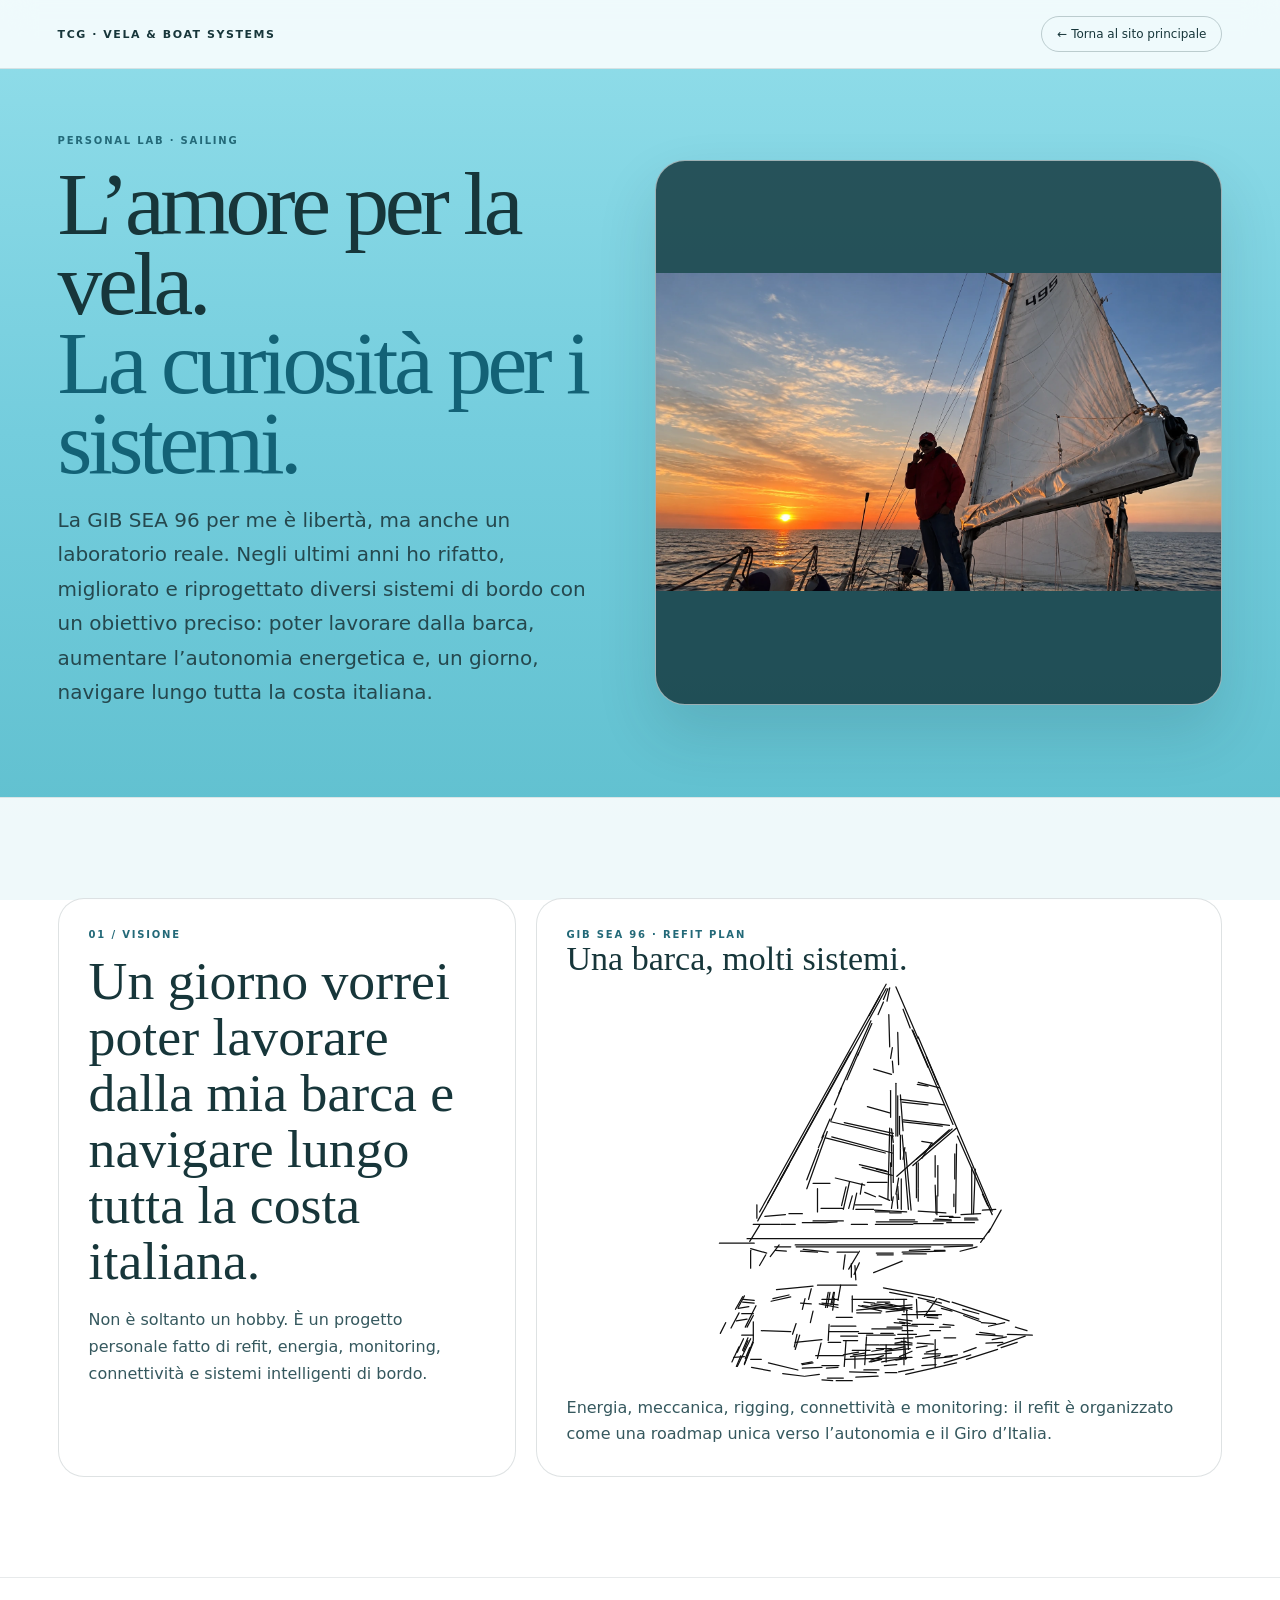
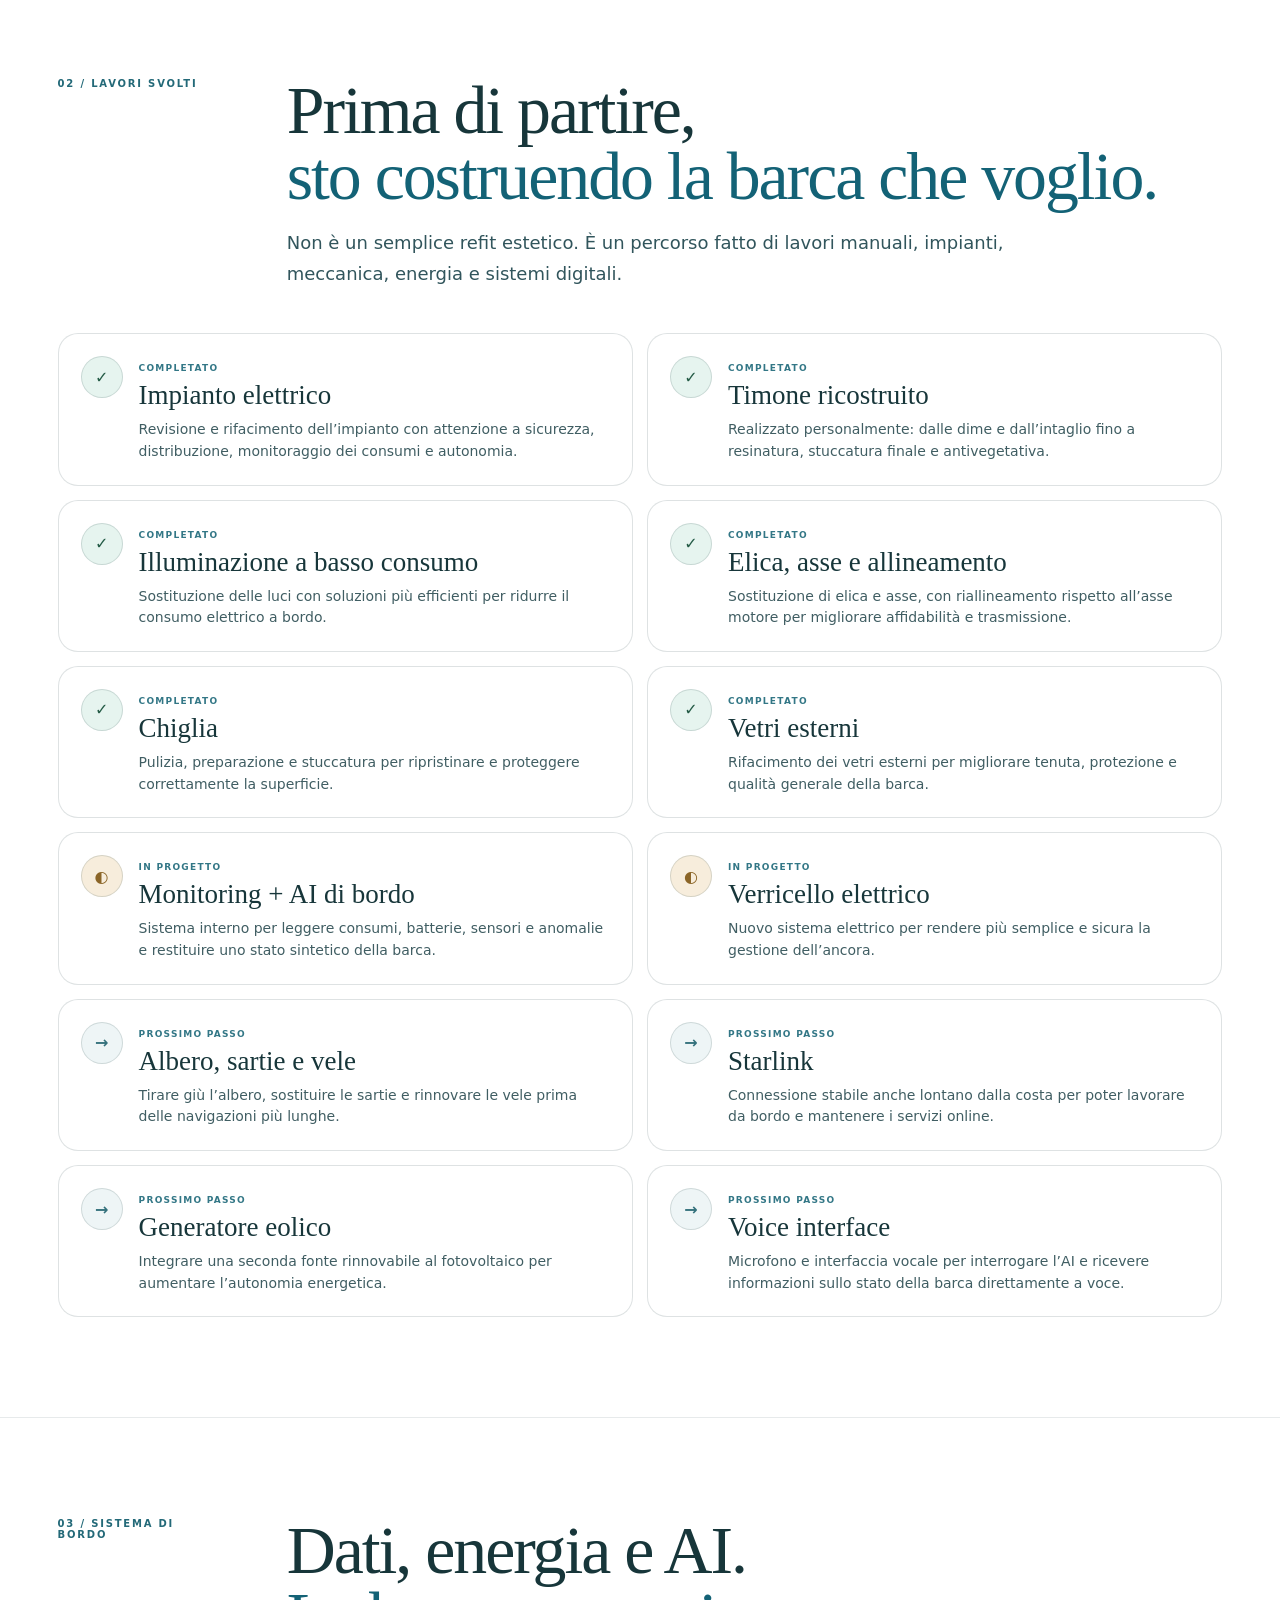
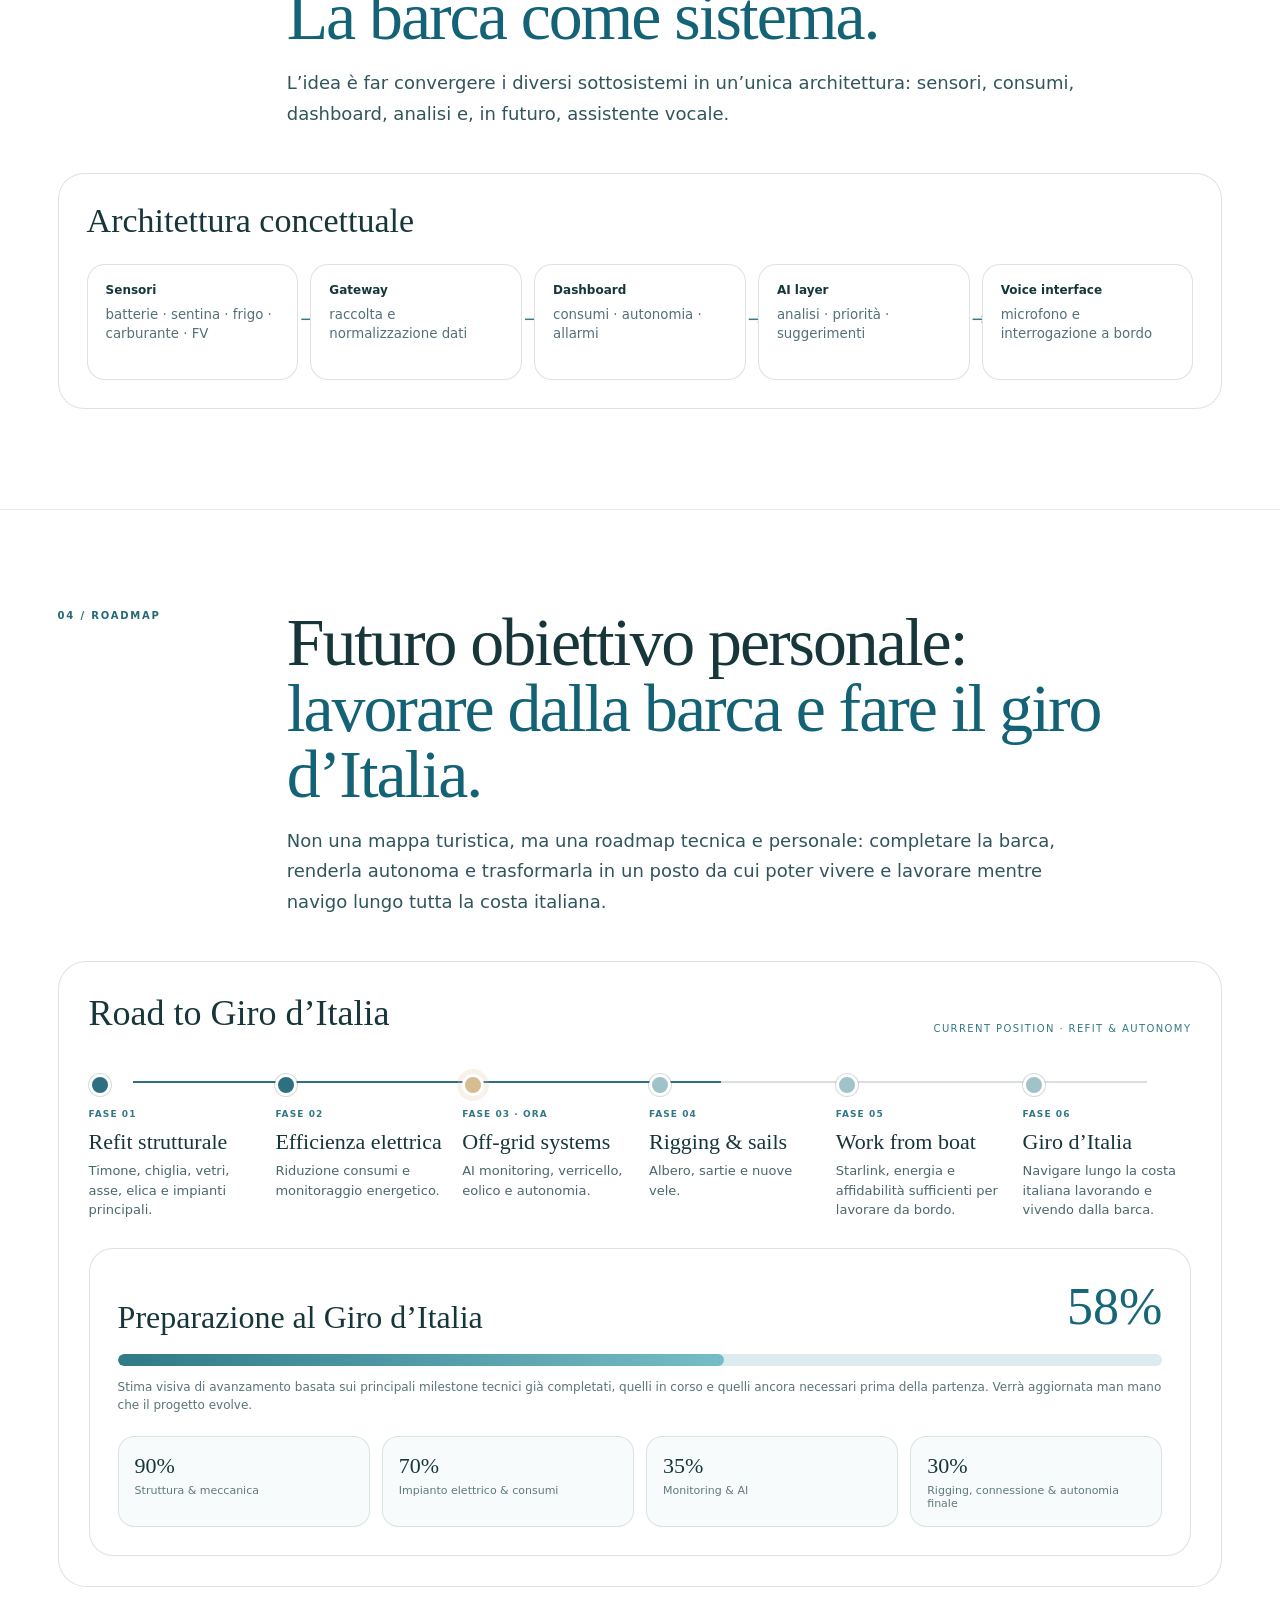
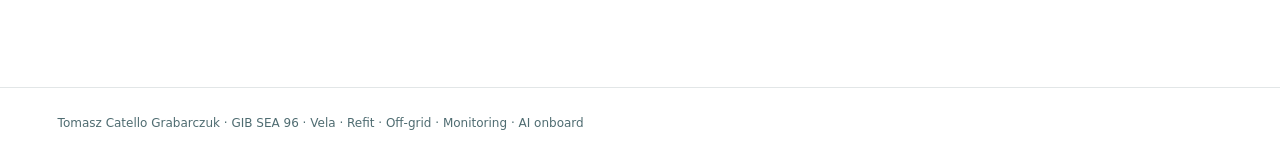
==== vela.html @ f2f12383 "Fix boat plan image on Vela page" ====
<!doctype html><html lang="it"><head><meta charset="utf-8"><meta name="viewport" content="width=device-width,initial-scale=1"><title>Vela & Boat Systems — Tomasz Catello Grabarczuk</title><meta name="description" content="Il progetto personale di Tomasz: refit della GIB SEA 96, autonomia elettrica, monitoring, AI di bordo e Road to Giro d’Italia."><meta name="theme-color" content="#74cddd"><meta property="og:title" content="Vela & Boat Systems — Tomasz Catello Grabarczuk"><meta property="og:description" content="Refit, autonomia elettrica, monitoring e AI di bordo verso l'obiettivo di lavorare dalla barca e navigare lungo la costa italiana."><meta property="og:image" content="/assets/sailing-sunset-hq.webp"><link rel="icon" href="/favicon.svg" type="image/svg+xml"><link rel="stylesheet" href="/vela.css?v=20260918-plan3"></head><body><header><a class="brand" href="/">TCG · Vela & Boat Systems</a><a class="back" href="/">← Torna al sito principale</a></header><main><section class="hero"><div><div class="eyebrow">Personal lab · Sailing</div><h1>L’amore per la vela.<br><em>La curiosità per i sistemi.</em></h1><p class="intro">La GIB SEA 96 per me è libertà, ma anche un laboratorio reale. Negli ultimi anni ho rifatto, migliorato e riprogettato diversi sistemi di bordo con un obiettivo preciso: poter lavorare dalla barca, aumentare l’autonomia energetica e, un giorno, navigare lungo tutta la costa italiana.</p></div><div class="hero-media"><img src="/assets/sailing-sunset-hq.webp" alt="Navigazione a vela al tramonto"></div></section><section class="section white"><div class="vision"><article class="vision-card"><div class="eyebrow">01 / Visione</div><blockquote>Un giorno vorrei poter lavorare dalla mia barca e navigare lungo tutta la costa italiana.</blockquote><p>Non è soltanto un hobby. È un progetto personale fatto di refit, energia, monitoring, connettività e sistemi intelligenti di bordo.</p></article><article class="schematic"><div class="eyebrow">GIB SEA 96 · Refit plan</div><h3>Una barca, molti sistemi.</h3><img src="/assets/gib-sea-plan-clean.svg?v=3" alt="Piano tecnico della GIB SEA 96 con vista laterale e pianta" class="schematic-plan"><p>Energia, meccanica, rigging, connettività e monitoring: il refit è organizzato come una roadmap unica verso l’autonomia e il Giro d’Italia.</p></article></div></section><section class="section"><div class="section-head"><div class="eyebrow">02 / Lavori svolti</div><div><h2 class="section-title">Prima di partire,<br><em>sto costruendo la barca che voglio.</em></h2><p class="lead">Non è un semplice refit estetico. È un percorso fatto di lavori manuali, impianti, meccanica, energia e sistemi digitali.</p></div></div><div class="works"><article class="work"><div class="status done">✓</div><div><small>Completato</small><h3>Impianto elettrico</h3><p>Revisione e rifacimento dell’impianto con attenzione a sicurezza, distribuzione, monitoraggio dei consumi e autonomia.</p></div></article><article class="work"><div class="status done">✓</div><div><small>Completato</small><h3>Timone ricostruito</h3><p>Realizzato personalmente: dalle dime e dall’intaglio fino a resinatura, stuccatura finale e antivegetativa.</p></div></article><article class="work"><div class="status done">✓</div><div><small>Completato</small><h3>Illuminazione a basso consumo</h3><p>Sostituzione delle luci con soluzioni più efficienti per ridurre il consumo elettrico a bordo.</p></div></article><article class="work"><div class="status done">✓</div><div><small>Completato</small><h3>Elica, asse e allineamento</h3><p>Sostituzione di elica e asse, con riallineamento rispetto all’asse motore per migliorare affidabilità e trasmissione.</p></div></article><article class="work"><div class="status done">✓</div><div><small>Completato</small><h3>Chiglia</h3><p>Pulizia, preparazione e stuccatura per ripristinare e proteggere correttamente la superficie.</p></div></article><article class="work"><div class="status done">✓</div><div><small>Completato</small><h3>Vetri esterni</h3><p>Rifacimento dei vetri esterni per migliorare tenuta, protezione e qualità generale della barca.</p></div></article><article class="work"><div class="status wip">◐</div><div><small>In progetto</small><h3>Monitoring + AI di bordo</h3><p>Sistema interno per leggere consumi, batterie, sensori e anomalie e restituire uno stato sintetico della barca.</p></div></article><article class="work"><div class="status wip">◐</div><div><small>In progetto</small><h3>Verricello elettrico</h3><p>Nuovo sistema elettrico per rendere più semplice e sicura la gestione dell’ancora.</p></div></article><article class="work"><div class="status next">→</div><div><small>Prossimo passo</small><h3>Albero, sartie e vele</h3><p>Tirare giù l’albero, sostituire le sartie e rinnovare le vele prima delle navigazioni più lunghe.</p></div></article><article class="work"><div class="status next">→</div><div><small>Prossimo passo</small><h3>Starlink</h3><p>Connessione stabile anche lontano dalla costa per poter lavorare da bordo e mantenere i servizi online.</p></div></article><article class="work"><div class="status next">→</div><div><small>Prossimo passo</small><h3>Generatore eolico</h3><p>Integrare una seconda fonte rinnovabile al fotovoltaico per aumentare l’autonomia energetica.</p></div></article><article class="work"><div class="status next">→</div><div><small>Prossimo passo</small><h3>Voice interface</h3><p>Microfono e interfaccia vocale per interrogare l’AI e ricevere informazioni sullo stato della barca direttamente a voce.</p></div></article></div></section><section class="section white"><div class="section-head"><div class="eyebrow">03 / Sistema di bordo</div><div><h2 class="section-title">Dati, energia e AI.<br><em>La barca come sistema.</em></h2><p class="lead">L’idea è far convergere i diversi sottosistemi in un’unica architettura: sensori, consumi, dashboard, analisi e, in futuro, assistente vocale.</p></div></div><div class="architecture"><h3>Architettura concettuale</h3><div class="nodes"><div class="node"><strong>Sensori</strong><small>batterie · sentina · frigo · carburante · FV</small></div><div class="node"><strong>Gateway</strong><small>raccolta e normalizzazione dati</small></div><div class="node"><strong>Dashboard</strong><small>consumi · autonomia · allarmi</small></div><div class="node"><strong>AI layer</strong><small>analisi · priorità · suggerimenti</small></div><div class="node"><strong>Voice interface</strong><small>microfono e interrogazione a bordo</small></div></div></div></section><section class="section"><div class="section-head"><div class="eyebrow">04 / Roadmap</div><div><h2 class="section-title">Futuro obiettivo personale:<br><em>lavorare dalla barca e fare il giro d’Italia.</em></h2><p class="lead">Non una mappa turistica, ma una roadmap tecnica e personale: completare la barca, renderla autonoma e trasformarla in un posto da cui poter vivere e lavorare mentre navigo lungo tutta la costa italiana.</p></div></div><div class="roadmap"><div class="roadmap-top"><h3>Road to Giro d’Italia</h3><span>Current position · refit & autonomy</span></div><div class="steps"><div class="step"><small>Fase 01</small><h4>Refit strutturale</h4><p>Timone, chiglia, vetri, asse, elica e impianti principali.</p></div><div class="step"><small>Fase 02</small><h4>Efficienza elettrica</h4><p>Riduzione consumi e monitoraggio energetico.</p></div><div class="step current"><small>Fase 03 · Ora</small><h4>Off-grid systems</h4><p>AI monitoring, verricello, eolico e autonomia.</p></div><div class="step future"><small>Fase 04</small><h4>Rigging & sails</h4><p>Albero, sartie e nuove vele.</p></div><div class="step future"><small>Fase 05</small><h4>Work from boat</h4><p>Starlink, energia e affidabilità sufficienti per lavorare da bordo.</p></div><div class="step future"><small>Fase 06</small><h4>Giro d’Italia</h4><p>Navigare lungo la costa italiana lavorando e vivendo dalla barca.</p></div></div><div class="progress"><div class="progress-head"><h3>Preparazione al Giro d’Italia</h3><div class="value">58%</div></div><div class="bar"><div class="fill"></div></div><div class="progress-note">Stima visiva di avanzamento basata sui principali milestone tecnici già completati, quelli in corso e quelli ancora necessari prima della partenza. Verrà aggiornata man mano che il progetto evolve.</div><div class="metrics"><div class="metric"><strong>90%</strong><span>Struttura & meccanica</span></div><div class="metric"><strong>70%</strong><span>Impianto elettrico & consumi</span></div><div class="metric"><strong>35%</strong><span>Monitoring & AI</span></div><div class="metric"><strong>30%</strong><span>Rigging, connessione & autonomia finale</span></div></div></div></div></section></main><footer>Tomasz Catello Grabarczuk · GIB SEA 96 · Vela · Refit · Off-grid · Monitoring · AI onboard</footer></body></html>
---- vela.css ----
:root{--cyan:#74cddd;--cyan2:#5dbecd;--navy:#17363a;--ink:#17363a;--white:#fff;--soft:#eefbfc;--line:rgba(23,54,58,.15);--green:#245b46;--mint:#bfe6e1;--warm:#d7bc8f}*{box-sizing:border-box}html{scroll-behavior:smooth}body{margin:0;color:var(--ink);font-family:Inter,ui-sans-serif,system-ui,-apple-system,BlinkMacSystemFont,"Segoe UI",sans-serif;background:linear-gradient(180deg,#92deea 0%,var(--cyan) 48%,var(--cyan2) 100%);background-attachment:fixed}a{color:inherit;text-decoration:none}img{display:block;max-width:100%}header{position:fixed;inset:0 0 auto;z-index:50;display:flex;justify-content:space-between;align-items:center;padding:16px 4.5vw;background:rgba(255,255,255,.86);backdrop-filter:blur(16px);border-bottom:1px solid rgba(23,54,58,.12)}.brand{font-size:11px;font-weight:800;letter-spacing:.14em;text-transform:uppercase}.back{padding:10px 15px;border:1px solid rgba(23,54,58,.24);border-radius:999px;font-size:12px}.hero{min-height:88vh;padding:135px 4.5vw 68px;display:grid;grid-template-columns:1fr 1.05fr;gap:4.5vw;align-items:center}.eyebrow{font-size:10px;font-weight:800;letter-spacing:.18em;text-transform:uppercase;color:#236978}h1,h2,h3,h4{font-family:Georgia,"Times New Roman",serif;font-weight:400}.hero h1{margin:18px 0 0;font-size:clamp(58px,7vw,106px);line-height:.89;letter-spacing:-.05em}.hero h1 em,.section-title em{font-style:normal;color:#136276}.intro{font-size:20px;line-height:1.72;color:#25484e}.hero-media{min-height:545px;border:1px solid rgba(255,255,255,.55);border-radius:30px;background:rgba(18,53,59,.82);overflow:hidden;display:flex;align-items:center;justify-content:center;box-shadow:0 28px 60px rgba(18,53,59,.14)}.hero-media img{width:100%;height:100%;object-fit:contain;object-position:center}.section{padding:100px 4.5vw}.section.white{background:rgba(255,255,255,.90);border-top:1px solid rgba(23,54,58,.10);border-bottom:1px solid rgba(23,54,58,.10)}.section-head{display:grid;grid-template-columns:.3fr 1.7fr;gap:5vw;margin-bottom:44px}.section-title{margin:0;font-size:clamp(44px,5.3vw,75px);line-height:.97;letter-spacing:-.03em}.lead{max-width:820px;margin:18px 0 0;font-size:18px;line-height:1.7;color:#31555c}.vision{display:grid;grid-template-columns:.8fr 1.2fr;gap:20px}.vision-card,.schematic{padding:30px;border:1px solid rgba(23,54,58,.14);border-radius:26px;background:rgba(255,255,255,.82)}.vision-card blockquote{margin:14px 0 0;font-family:Georgia,serif;font-size:clamp(34px,4.2vw,58px);line-height:1.04}.vision-card p{font-size:16px;line-height:1.7;color:#35585e}.schematic h3{margin:0;font-size:34px}.schematic svg{width:100%;height:auto;margin:28px 0 14px}.schematic p{margin:0;color:#35585e;line-height:1.6}.works{display:grid;grid-template-columns:repeat(2,1fr);gap:14px}.work{padding:22px;border:1px solid rgba(23,54,58,.14);border-radius:20px;background:rgba(255,255,255,.86);display:grid;grid-template-columns:42px 1fr;gap:16px}.status{width:42px;height:42px;border-radius:50%;display:grid;place-items:center;border:1px solid rgba(23,54,58,.15);font-weight:900}.done{background:#e6f4ef;color:var(--green)}.wip{background:#f7eddc;color:#8b6527}.next{background:#eef5f6;color:#34717c}.work small{font-size:9px;letter-spacing:.14em;text-transform:uppercase;font-weight:800;color:#337786}.work h3{margin:5px 0 8px;font-size:27px}.work p{margin:0;color:#405e63;font-size:14px;line-height:1.55}.architecture{padding:28px;border:1px solid rgba(23,54,58,.14);border-radius:26px;background:rgba(255,255,255,.88)}.architecture h3{margin:0;font-size:34px}.nodes{display:grid;grid-template-columns:repeat(5,1fr);gap:12px;margin-top:24px}.node{position:relative;padding:18px;border:1px solid rgba(23,54,58,.14);border-radius:18px;background:#fff;min-height:116px}.node strong{display:block;font-size:12px}.node small{display:block;margin-top:8px;line-height:1.45;color:#557079}.node:not(:last-child):after{content:"→";position:absolute;right:-18px;top:43px;color:#397b86;font-size:18px}.roadmap{padding:30px;border:1px solid rgba(23,54,58,.14);border-radius:28px;background:rgba(255,255,255,.88)}.roadmap-top{display:flex;justify-content:space-between;gap:16px;align-items:flex-end;flex-wrap:wrap}.roadmap-top h3{margin:0;font-size:36px}.roadmap-top span{font-size:10px;letter-spacing:.14em;text-transform:uppercase;color:#337786}.steps{position:relative;display:grid;grid-template-columns:repeat(6,1fr);gap:18px;margin-top:34px;padding-top:34px}.steps:before{content:"";position:absolute;top:13px;left:4%;right:4%;height:2px;background:linear-gradient(90deg,#2d7180 0 58%,rgba(23,54,58,.16) 58% 100%)}.step{position:relative}.step:before{content:"";position:absolute;top:-28px;left:0;width:16px;height:16px;border-radius:50%;border:3px solid #fff;background:#2d7180;box-shadow:0 0 0 1px rgba(23,54,58,.18)}.step.current:before{background:var(--warm);box-shadow:0 0 0 5px rgba(215,188,143,.20)}.step.future:before{background:#9fc3c8}.step small{font-size:9px;letter-spacing:.12em;text-transform:uppercase;font-weight:800;color:#337786}.step h4{margin:8px 0 6px;font-size:22px}.step p{margin:0;color:#4a676d;font-size:13px;line-height:1.5}.progress{margin-top:28px;padding:28px;border:1px solid rgba(23,54,58,.14);border-radius:24px;background:#fff}.progress-head{display:flex;justify-content:space-between;align-items:flex-end;gap:16px}.progress-head h3{margin:0;font-size:32px}.value{font-family:Georgia,serif;font-size:52px;color:#176678}.bar{margin-top:18px;height:12px;border-radius:999px;background:#dcebed;overflow:hidden}.fill{width:58%;height:100%;border-radius:999px;background:linear-gradient(90deg,#2f7a86,#75bdc7)}.progress-note{margin-top:12px;font-size:12px;line-height:1.5;color:#59747a}.metrics{display:grid;grid-template-columns:repeat(4,1fr);gap:12px;margin-top:22px}.metric{padding:16px;border:1px solid rgba(23,54,58,.12);border-radius:16px;background:#f7fbfb}.metric strong{display:block;font-family:Georgia,serif;font-size:22px;font-weight:400}.metric span{display:block;margin-top:5px;font-size:11px;color:#60797e}footer{padding:28px 4.5vw;background:rgba(255,255,255,.9);border-top:1px solid rgba(23,54,58,.12);font-size:12px;color:#4f6c71}@media(max-width:1000px){.hero,.section-head,.vision{grid-template-columns:1fr}.works{grid-template-columns:1fr}.nodes{grid-template-columns:1fr}.node:not(:last-child):after{content:"↓";left:50%;right:auto;top:auto;bottom:-20px}.steps{grid-template-columns:1fr;padding-left:30px;padding-top:0}.steps:before{top:0;bottom:0;left:7px;right:auto;width:2px;height:auto;background:linear-gradient(180deg,#2d7180 0 58%,rgba(23,54,58,.16) 58% 100%)}.step:before{top:4px;left:-31px}.metrics{grid-template-columns:1fr 1fr}}@media(max-width:620px){header{padding:14px 18px}.hero,.section{padding-left:20px;padding-right:20px}.hero{min-height:auto}.hero h1{font-size:52px}.intro{font-size:17px}.hero-media{min-height:330px}.metrics{grid-template-columns:1fr}.back{font-size:11px}}
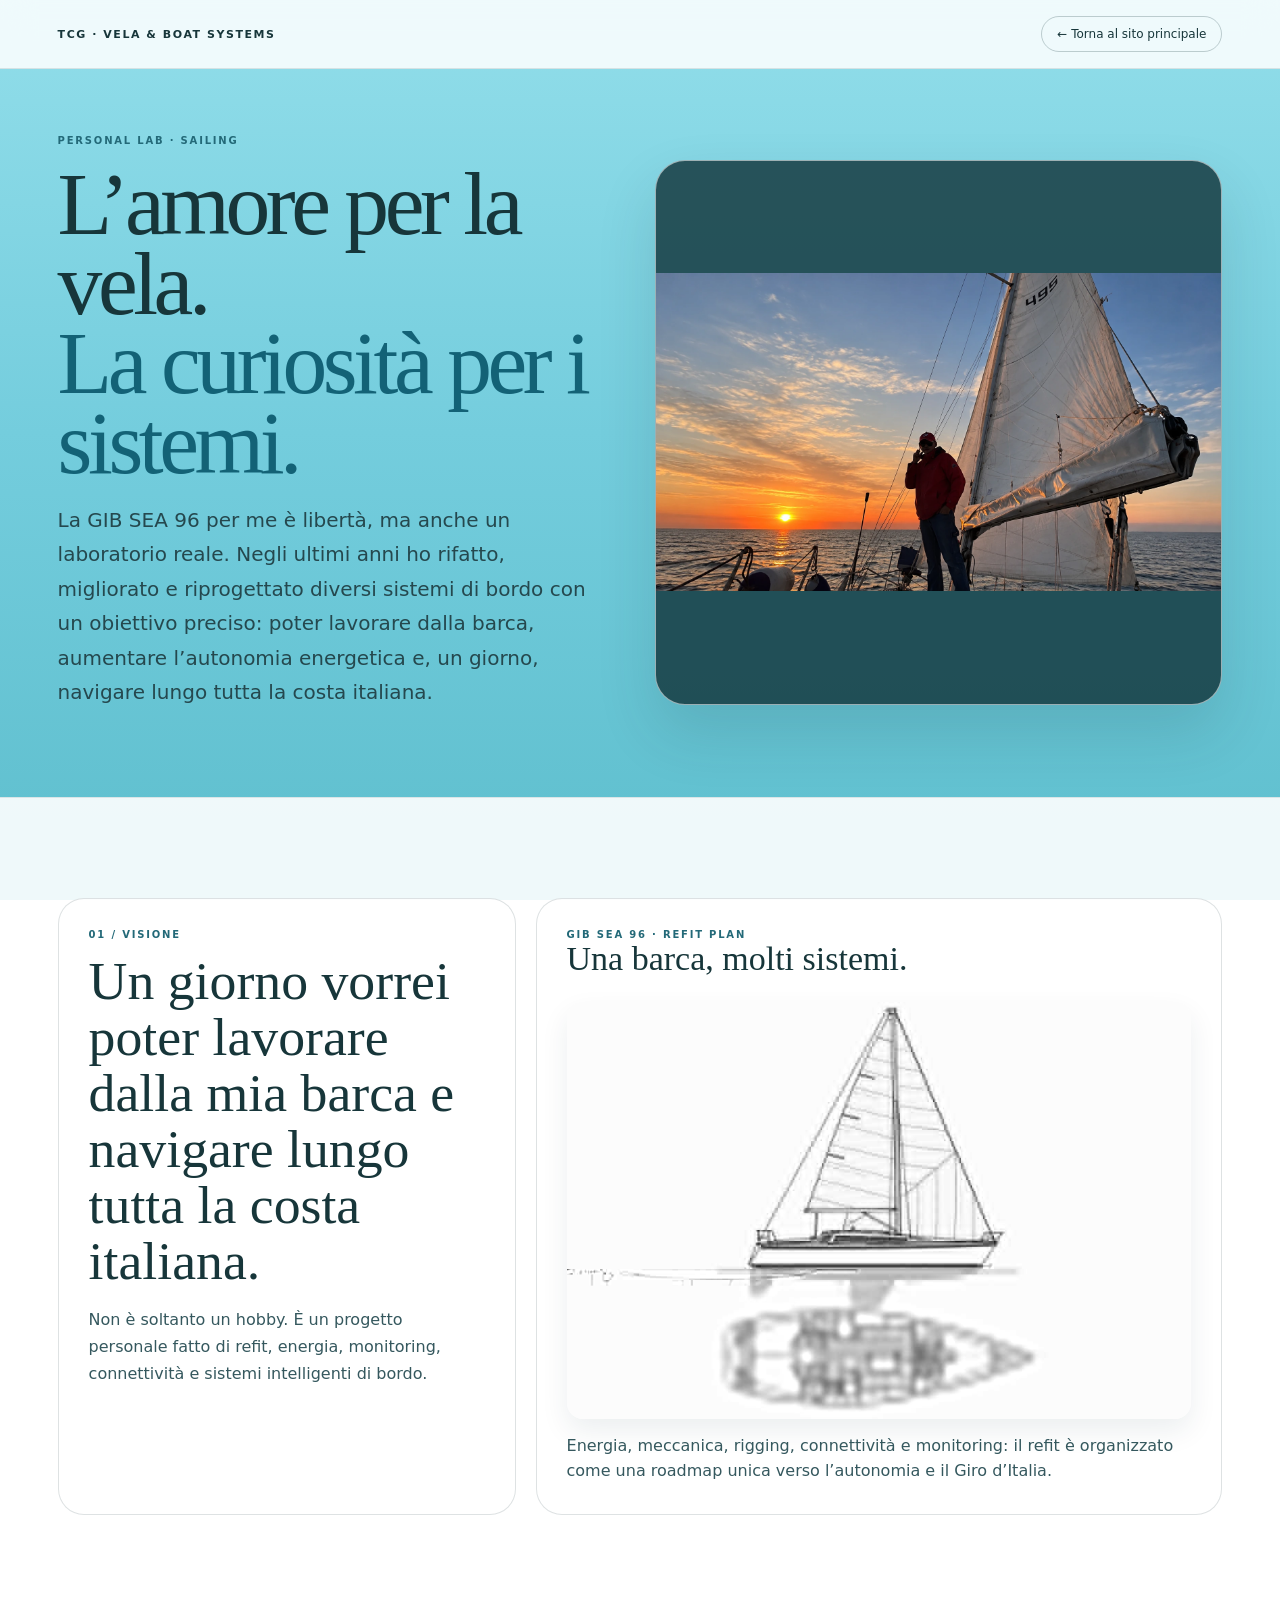
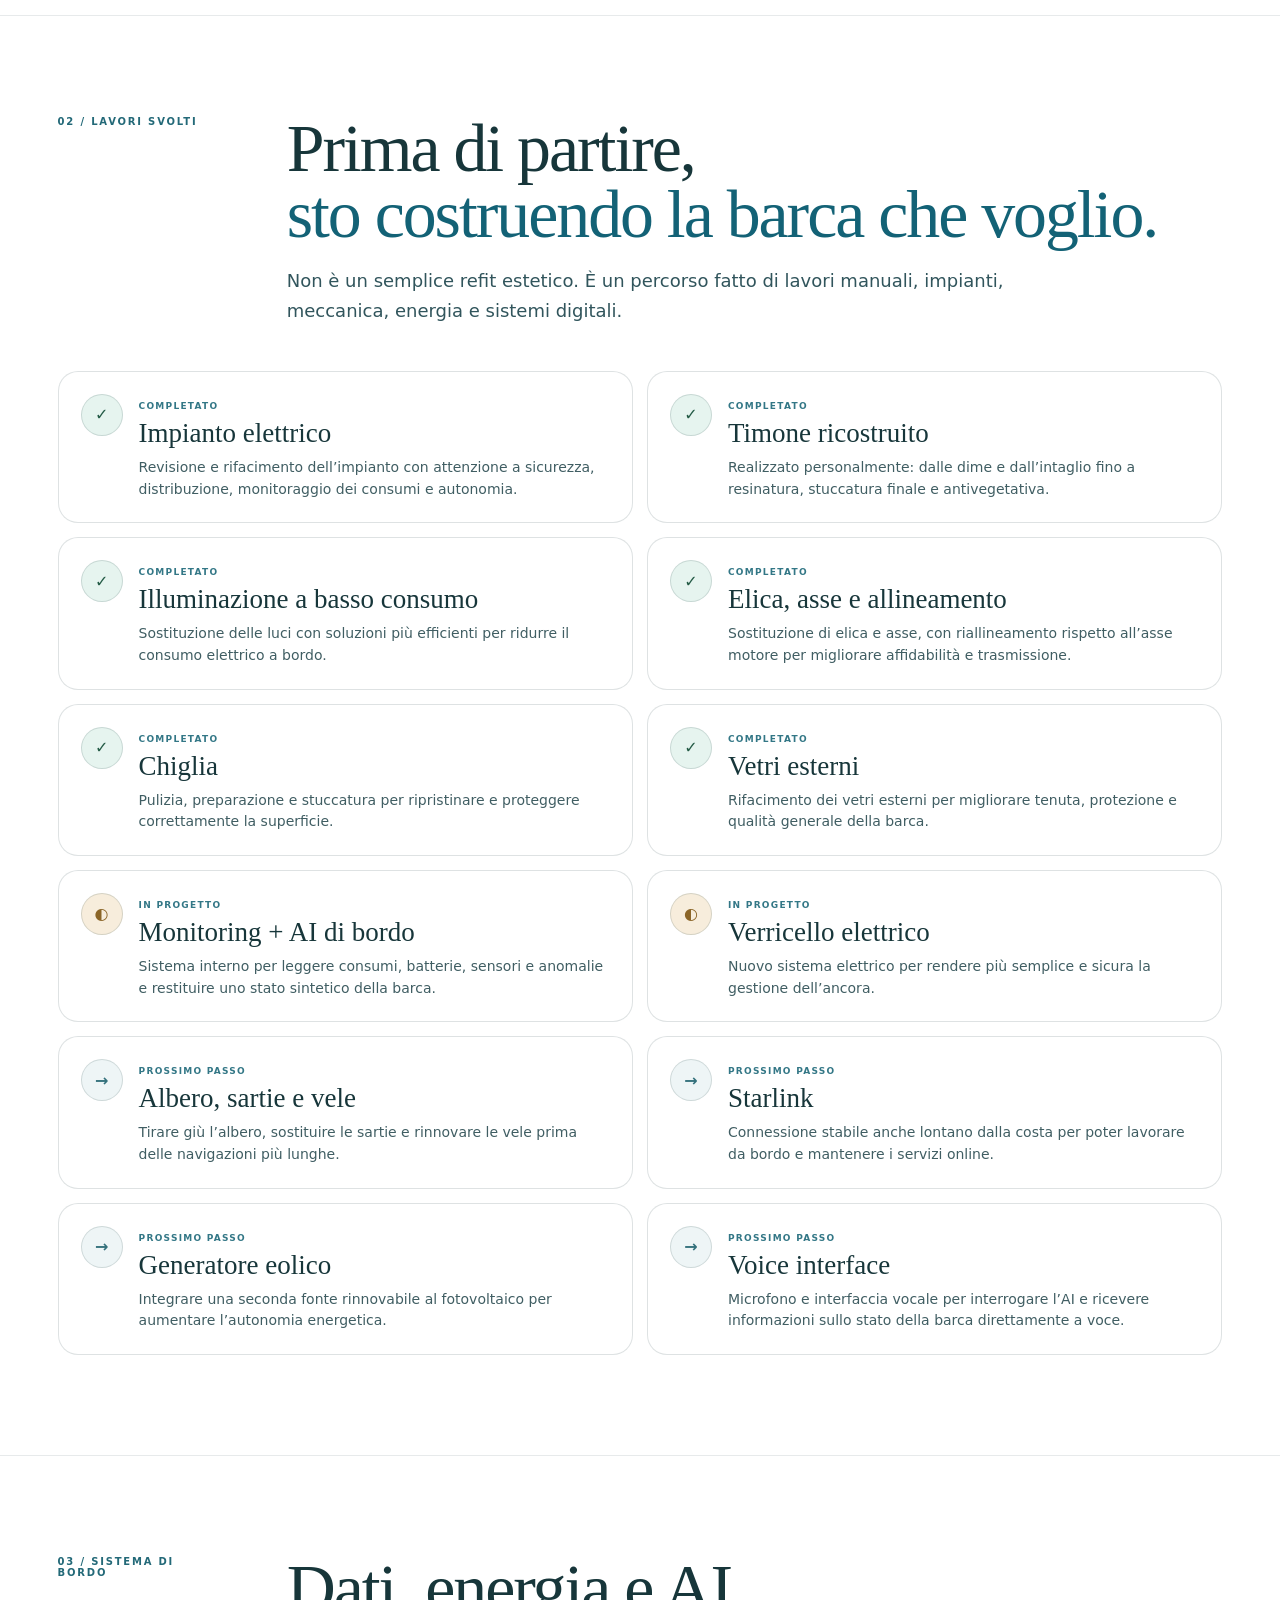
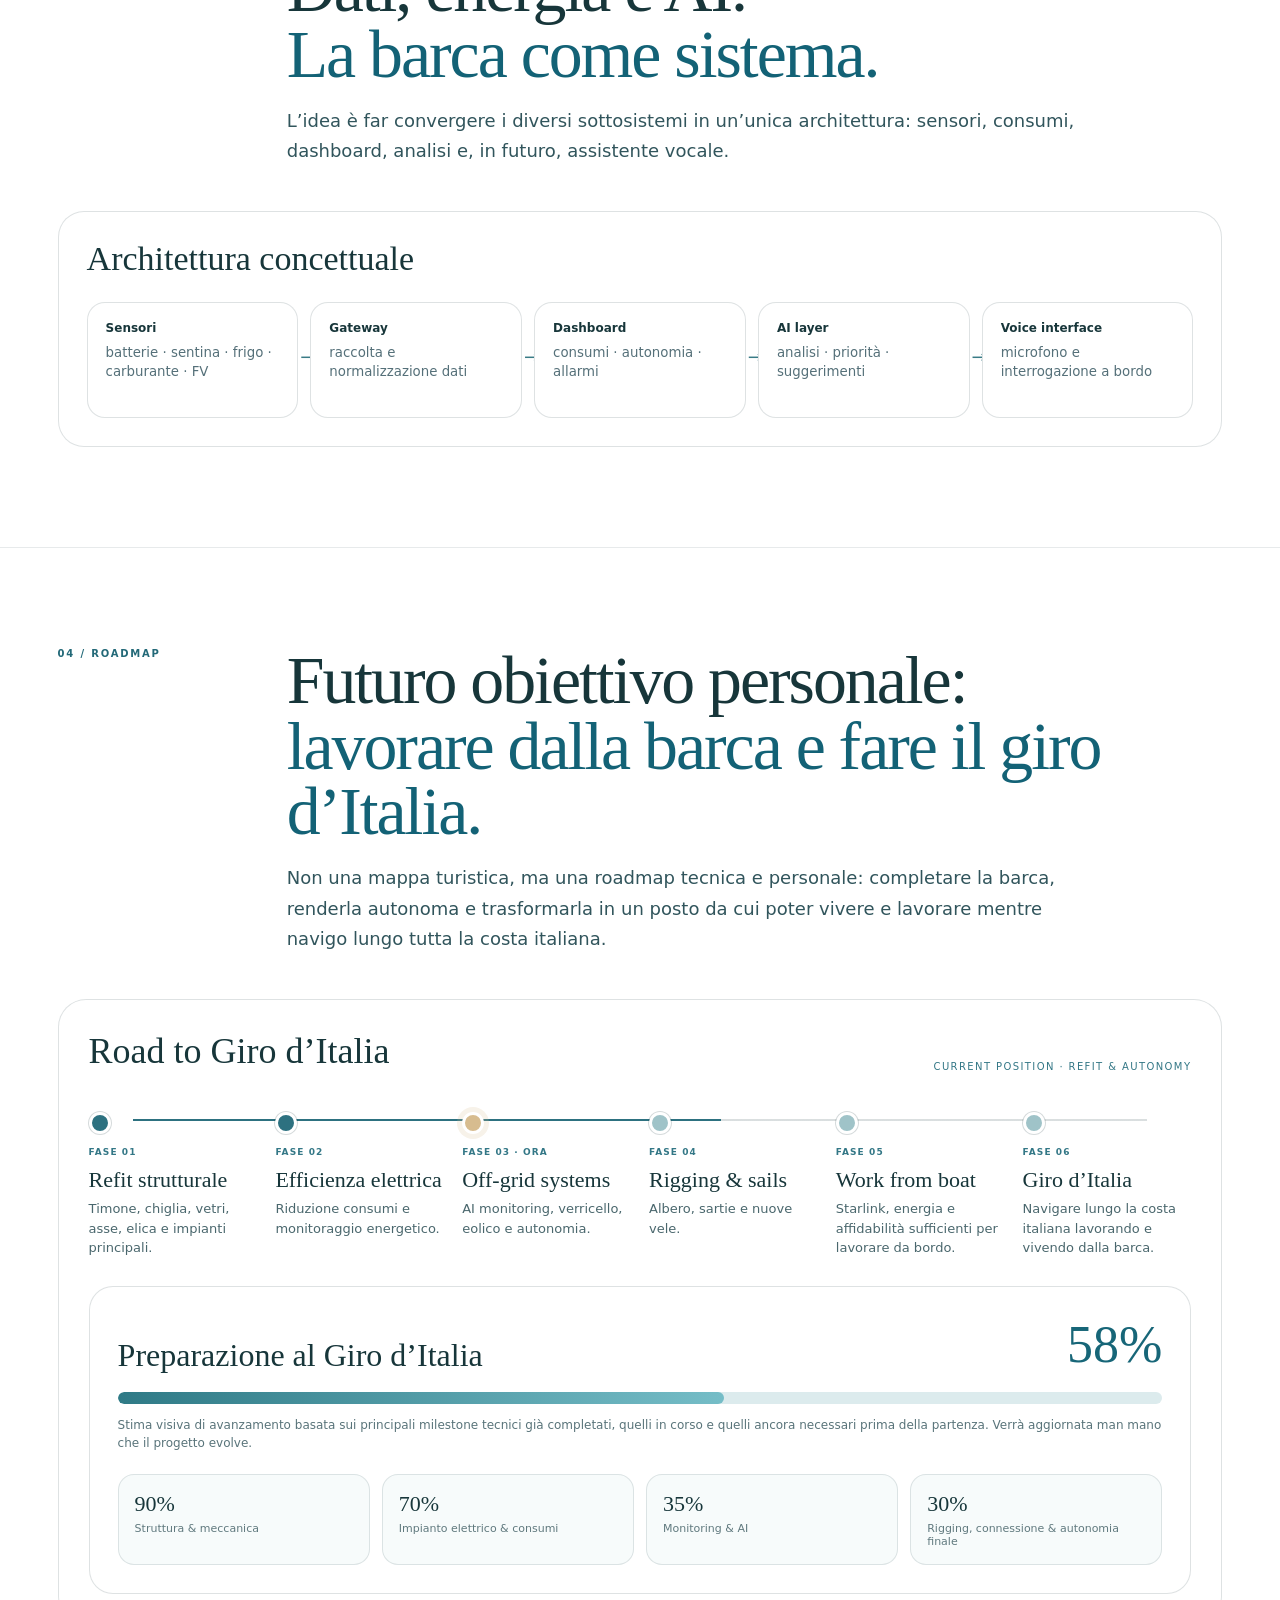
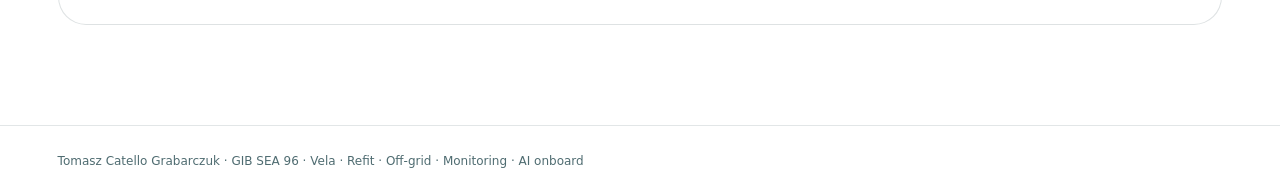
==== commit 8e91e15e: "Use original boat plan photo on Vela page" ====
--- a/vela.html
+++ b/vela.html
@@ -1 +1 @@
-<!doctype html><html lang="it"><head><meta charset="utf-8"><meta name="viewport" content="width=device-width,initial-scale=1"><title>Vela & Boat Systems — Tomasz Catello Grabarczuk</title><meta name="description" content="Il progetto personale di Tomasz: refit della GIB SEA 96, autonomia elettrica, monitoring, AI di bordo e Road to Giro d’Italia."><meta name="theme-color" content="#74cddd"><meta property="og:title" content="Vela & Boat Systems — Tomasz Catello Grabarczuk"><meta property="og:description" content="Refit, autonomia elettrica, monitoring e AI di bordo verso l'obiettivo di lavorare dalla barca e navigare lungo la costa italiana."><meta property="og:image" content="/assets/sailing-sunset-hq.webp"><link rel="icon" href="/favicon.svg" type="image/svg+xml"><link rel="stylesheet" href="/vela.css?v=20260918-plan3"></head><body><header><a class="brand" href="/">TCG · Vela & Boat Systems</a><a class="back" href="/">← Torna al sito principale</a></header><main><section class="hero"><div><div class="eyebrow">Personal lab · Sailing</div><h1>L’amore per la vela.<br><em>La curiosità per i sistemi.</em></h1><p class="intro">La GIB SEA 96 per me è libertà, ma anche un laboratorio reale. Negli ultimi anni ho rifatto, migliorato e riprogettato diversi sistemi di bordo con un obiettivo preciso: poter lavorare dalla barca, aumentare l’autonomia energetica e, un giorno, navigare lungo tutta la costa italiana.</p></div><div class="hero-media"><img src="/assets/sailing-sunset-hq.webp" alt="Navigazione a vela al tramonto"></div></section><section class="section white"><div class="vision"><article class="vision-card"><div class="eyebrow">01 / Visione</div><blockquote>Un giorno vorrei poter lavorare dalla mia barca e navigare lungo tutta la costa italiana.</blockquote><p>Non è soltanto un hobby. È un progetto personale fatto di refit, energia, monitoring, connettività e sistemi intelligenti di bordo.</p></article><article class="schematic"><div class="eyebrow">GIB SEA 96 · Refit plan</div><h3>Una barca, molti sistemi.</h3><img src="/assets/gib-sea-plan-clean.svg?v=3" alt="Piano tecnico della GIB SEA 96 con vista laterale e pianta" class="schematic-plan"><p>Energia, meccanica, rigging, connettività e monitoring: il refit è organizzato come una roadmap unica verso l’autonomia e il Giro d’Italia.</p></article></div></section><section class="section"><div class="section-head"><div class="eyebrow">02 / Lavori svolti</div><div><h2 class="section-title">Prima di partire,<br><em>sto costruendo la barca che voglio.</em></h2><p class="lead">Non è un semplice refit estetico. È un percorso fatto di lavori manuali, impianti, meccanica, energia e sistemi digitali.</p></div></div><div class="works"><article class="work"><div class="status done">✓</div><div><small>Completato</small><h3>Impianto elettrico</h3><p>Revisione e rifacimento dell’impianto con attenzione a sicurezza, distribuzione, monitoraggio dei consumi e autonomia.</p></div></article><article class="work"><div class="status done">✓</div><div><small>Completato</small><h3>Timone ricostruito</h3><p>Realizzato personalmente: dalle dime e dall’intaglio fino a resinatura, stuccatura finale e antivegetativa.</p></div></article><article class="work"><div class="status done">✓</div><div><small>Completato</small><h3>Illuminazione a basso consumo</h3><p>Sostituzione delle luci con soluzioni più efficienti per ridurre il consumo elettrico a bordo.</p></div></article><article class="work"><div class="status done">✓</div><div><small>Completato</small><h3>Elica, asse e allineamento</h3><p>Sostituzione di elica e asse, con riallineamento rispetto all’asse motore per migliorare affidabilità e trasmissione.</p></div></article><article class="work"><div class="status done">✓</div><div><small>Completato</small><h3>Chiglia</h3><p>Pulizia, preparazione e stuccatura per ripristinare e proteggere correttamente la superficie.</p></div></article><article class="work"><div class="status done">✓</div><div><small>Completato</small><h3>Vetri esterni</h3><p>Rifacimento dei vetri esterni per migliorare tenuta, protezione e qualità generale della barca.</p></div></article><article class="work"><div class="status wip">◐</div><div><small>In progetto</small><h3>Monitoring + AI di bordo</h3><p>Sistema interno per leggere consumi, batterie, sensori e anomalie e restituire uno stato sintetico della barca.</p></div></article><article class="work"><div class="status wip">◐</div><div><small>In progetto</small><h3>Verricello elettrico</h3><p>Nuovo sistema elettrico per rendere più semplice e sicura la gestione dell’ancora.</p></div></article><article class="work"><div class="status next">→</div><div><small>Prossimo passo</small><h3>Albero, sartie e vele</h3><p>Tirare giù l’albero, sostituire le sartie e rinnovare le vele prima delle navigazioni più lunghe.</p></div></article><article class="work"><div class="status next">→</div><div><small>Prossimo passo</small><h3>Starlink</h3><p>Connessione stabile anche lontano dalla costa per poter lavorare da bordo e mantenere i servizi online.</p></div></article><article class="work"><div class="status next">→</div><div><small>Prossimo passo</small><h3>Generatore eolico</h3><p>Integrare una seconda fonte rinnovabile al fotovoltaico per aumentare l’autonomia energetica.</p></div></article><article class="work"><div class="status next">→</div><div><small>Prossimo passo</small><h3>Voice interface</h3><p>Microfono e interfaccia vocale per interrogare l’AI e ricevere informazioni sullo stato della barca direttamente a voce.</p></div></article></div></section><section class="section white"><div class="section-head"><div class="eyebrow">03 / Sistema di bordo</div><div><h2 class="section-title">Dati, energia e AI.<br><em>La barca come sistema.</em></h2><p class="lead">L’idea è far convergere i diversi sottosistemi in un’unica architettura: sensori, consumi, dashboard, analisi e, in futuro, assistente vocale.</p></div></div><div class="architecture"><h3>Architettura concettuale</h3><div class="nodes"><div class="node"><strong>Sensori</strong><small>batterie · sentina · frigo · carburante · FV</small></div><div class="node"><strong>Gateway</strong><small>raccolta e normalizzazione dati</small></div><div class="node"><strong>Dashboard</strong><small>consumi · autonomia · allarmi</small></div><div class="node"><strong>AI layer</strong><small>analisi · priorità · suggerimenti</small></div><div class="node"><strong>Voice interface</strong><small>microfono e interrogazione a bordo</small></div></div></div></section><section class="section"><div class="section-head"><div class="eyebrow">04 / Roadmap</div><div><h2 class="section-title">Futuro obiettivo personale:<br><em>lavorare dalla barca e fare il giro d’Italia.</em></h2><p class="lead">Non una mappa turistica, ma una roadmap tecnica e personale: completare la barca, renderla autonoma e trasformarla in un posto da cui poter vivere e lavorare mentre navigo lungo tutta la costa italiana.</p></div></div><div class="roadmap"><div class="roadmap-top"><h3>Road to Giro d’Italia</h3><span>Current position · refit & autonomy</span></div><div class="steps"><div class="step"><small>Fase 01</small><h4>Refit strutturale</h4><p>Timone, chiglia, vetri, asse, elica e impianti principali.</p></div><div class="step"><small>Fase 02</small><h4>Efficienza elettrica</h4><p>Riduzione consumi e monitoraggio energetico.</p></div><div class="step current"><small>Fase 03 · Ora</small><h4>Off-grid systems</h4><p>AI monitoring, verricello, eolico e autonomia.</p></div><div class="step future"><small>Fase 04</small><h4>Rigging & sails</h4><p>Albero, sartie e nuove vele.</p></div><div class="step future"><small>Fase 05</small><h4>Work from boat</h4><p>Starlink, energia e affidabilità sufficienti per lavorare da bordo.</p></div><div class="step future"><small>Fase 06</small><h4>Giro d’Italia</h4><p>Navigare lungo la costa italiana lavorando e vivendo dalla barca.</p></div></div><div class="progress"><div class="progress-head"><h3>Preparazione al Giro d’Italia</h3><div class="value">58%</div></div><div class="bar"><div class="fill"></div></div><div class="progress-note">Stima visiva di avanzamento basata sui principali milestone tecnici già completati, quelli in corso e quelli ancora necessari prima della partenza. Verrà aggiornata man mano che il progetto evolve.</div><div class="metrics"><div class="metric"><strong>90%</strong><span>Struttura & meccanica</span></div><div class="metric"><strong>70%</strong><span>Impianto elettrico & consumi</span></div><div class="metric"><strong>35%</strong><span>Monitoring & AI</span></div><div class="metric"><strong>30%</strong><span>Rigging, connessione & autonomia finale</span></div></div></div></div></section></main><footer>Tomasz Catello Grabarczuk · GIB SEA 96 · Vela · Refit · Off-grid · Monitoring · AI onboard</footer></body></html>+<!doctype html><html lang="it"><head><meta charset="utf-8"><meta name="viewport" content="width=device-width,initial-scale=1"><title>Vela & Boat Systems — Tomasz Catello Grabarczuk</title><meta name="description" content="Il progetto personale di Tomasz: refit della GIB SEA 96, autonomia elettrica, monitoring, AI di bordo e Road to Giro d’Italia."><meta name="theme-color" content="#74cddd"><meta property="og:title" content="Vela & Boat Systems — Tomasz Catello Grabarczuk"><meta property="og:description" content="Refit, autonomia elettrica, monitoring e AI di bordo verso l'obiettivo di lavorare dalla barca e navigare lungo la costa italiana."><meta property="og:image" content="/assets/sailing-sunset-hq.webp"><link rel="icon" href="/favicon.svg" type="image/svg+xml"><link rel="stylesheet" href="/vela.css?v=20260918-plan4"></head><body><header><a class="brand" href="/">TCG · Vela & Boat Systems</a><a class="back" href="/">← Torna al sito principale</a></header><main><section class="hero"><div><div class="eyebrow">Personal lab · Sailing</div><h1>L’amore per la vela.<br><em>La curiosità per i sistemi.</em></h1><p class="intro">La GIB SEA 96 per me è libertà, ma anche un laboratorio reale. Negli ultimi anni ho rifatto, migliorato e riprogettato diversi sistemi di bordo con un obiettivo preciso: poter lavorare dalla barca, aumentare l’autonomia energetica e, un giorno, navigare lungo tutta la costa italiana.</p></div><div class="hero-media"><img src="/assets/sailing-sunset-hq.webp" alt="Navigazione a vela al tramonto"></div></section><section class="section white"><div class="vision"><article class="vision-card"><div class="eyebrow">01 / Visione</div><blockquote>Un giorno vorrei poter lavorare dalla mia barca e navigare lungo tutta la costa italiana.</blockquote><p>Non è soltanto un hobby. È un progetto personale fatto di refit, energia, monitoring, connettività e sistemi intelligenti di bordo.</p></article><article class="schematic"><div class="eyebrow">GIB SEA 96 · Refit plan</div><h3>Una barca, molti sistemi.</h3><img src="/assets/gib-sea-plan-original.jpg?v=4" alt="Piano tecnico della GIB SEA 96 con vista laterale e pianta" class="schematic-plan"><p>Energia, meccanica, rigging, connettività e monitoring: il refit è organizzato come una roadmap unica verso l’autonomia e il Giro d’Italia.</p></article></div></section><section class="section"><div class="section-head"><div class="eyebrow">02 / Lavori svolti</div><div><h2 class="section-title">Prima di partire,<br><em>sto costruendo la barca che voglio.</em></h2><p class="lead">Non è un semplice refit estetico. È un percorso fatto di lavori manuali, impianti, meccanica, energia e sistemi digitali.</p></div></div><div class="works"><article class="work"><div class="status done">✓</div><div><small>Completato</small><h3>Impianto elettrico</h3><p>Revisione e rifacimento dell’impianto con attenzione a sicurezza, distribuzione, monitoraggio dei consumi e autonomia.</p></div></article><article class="work"><div class="status done">✓</div><div><small>Completato</small><h3>Timone ricostruito</h3><p>Realizzato personalmente: dalle dime e dall’intaglio fino a resinatura, stuccatura finale e antivegetativa.</p></div></article><article class="work"><div class="status done">✓</div><div><small>Completato</small><h3>Illuminazione a basso consumo</h3><p>Sostituzione delle luci con soluzioni più efficienti per ridurre il consumo elettrico a bordo.</p></div></article><article class="work"><div class="status done">✓</div><div><small>Completato</small><h3>Elica, asse e allineamento</h3><p>Sostituzione di elica e asse, con riallineamento rispetto all’asse motore per migliorare affidabilità e trasmissione.</p></div></article><article class="work"><div class="status done">✓</div><div><small>Completato</small><h3>Chiglia</h3><p>Pulizia, preparazione e stuccatura per ripristinare e proteggere correttamente la superficie.</p></div></article><article class="work"><div class="status done">✓</div><div><small>Completato</small><h3>Vetri esterni</h3><p>Rifacimento dei vetri esterni per migliorare tenuta, protezione e qualità generale della barca.</p></div></article><article class="work"><div class="status wip">◐</div><div><small>In progetto</small><h3>Monitoring + AI di bordo</h3><p>Sistema interno per leggere consumi, batterie, sensori e anomalie e restituire uno stato sintetico della barca.</p></div></article><article class="work"><div class="status wip">◐</div><div><small>In progetto</small><h3>Verricello elettrico</h3><p>Nuovo sistema elettrico per rendere più semplice e sicura la gestione dell’ancora.</p></div></article><article class="work"><div class="status next">→</div><div><small>Prossimo passo</small><h3>Albero, sartie e vele</h3><p>Tirare giù l’albero, sostituire le sartie e rinnovare le vele prima delle navigazioni più lunghe.</p></div></article><article class="work"><div class="status next">→</div><div><small>Prossimo passo</small><h3>Starlink</h3><p>Connessione stabile anche lontano dalla costa per poter lavorare da bordo e mantenere i servizi online.</p></div></article><article class="work"><div class="status next">→</div><div><small>Prossimo passo</small><h3>Generatore eolico</h3><p>Integrare una seconda fonte rinnovabile al fotovoltaico per aumentare l’autonomia energetica.</p></div></article><article class="work"><div class="status next">→</div><div><small>Prossimo passo</small><h3>Voice interface</h3><p>Microfono e interfaccia vocale per interrogare l’AI e ricevere informazioni sullo stato della barca direttamente a voce.</p></div></article></div></section><section class="section white"><div class="section-head"><div class="eyebrow">03 / Sistema di bordo</div><div><h2 class="section-title">Dati, energia e AI.<br><em>La barca come sistema.</em></h2><p class="lead">L’idea è far convergere i diversi sottosistemi in un’unica architettura: sensori, consumi, dashboard, analisi e, in futuro, assistente vocale.</p></div></div><div class="architecture"><h3>Architettura concettuale</h3><div class="nodes"><div class="node"><strong>Sensori</strong><small>batterie · sentina · frigo · carburante · FV</small></div><div class="node"><strong>Gateway</strong><small>raccolta e normalizzazione dati</small></div><div class="node"><strong>Dashboard</strong><small>consumi · autonomia · allarmi</small></div><div class="node"><strong>AI layer</strong><small>analisi · priorità · suggerimenti</small></div><div class="node"><strong>Voice interface</strong><small>microfono e interrogazione a bordo</small></div></div></div></section><section class="section"><div class="section-head"><div class="eyebrow">04 / Roadmap</div><div><h2 class="section-title">Futuro obiettivo personale:<br><em>lavorare dalla barca e fare il giro d’Italia.</em></h2><p class="lead">Non una mappa turistica, ma una roadmap tecnica e personale: completare la barca, renderla autonoma e trasformarla in un posto da cui poter vivere e lavorare mentre navigo lungo tutta la costa italiana.</p></div></div><div class="roadmap"><div class="roadmap-top"><h3>Road to Giro d’Italia</h3><span>Current position · refit & autonomy</span></div><div class="steps"><div class="step"><small>Fase 01</small><h4>Refit strutturale</h4><p>Timone, chiglia, vetri, asse, elica e impianti principali.</p></div><div class="step"><small>Fase 02</small><h4>Efficienza elettrica</h4><p>Riduzione consumi e monitoraggio energetico.</p></div><div class="step current"><small>Fase 03 · Ora</small><h4>Off-grid systems</h4><p>AI monitoring, verricello, eolico e autonomia.</p></div><div class="step future"><small>Fase 04</small><h4>Rigging & sails</h4><p>Albero, sartie e nuove vele.</p></div><div class="step future"><small>Fase 05</small><h4>Work from boat</h4><p>Starlink, energia e affidabilità sufficienti per lavorare da bordo.</p></div><div class="step future"><small>Fase 06</small><h4>Giro d’Italia</h4><p>Navigare lungo la costa italiana lavorando e vivendo dalla barca.</p></div></div><div class="progress"><div class="progress-head"><h3>Preparazione al Giro d’Italia</h3><div class="value">58%</div></div><div class="bar"><div class="fill"></div></div><div class="progress-note">Stima visiva di avanzamento basata sui principali milestone tecnici già completati, quelli in corso e quelli ancora necessari prima della partenza. Verrà aggiornata man mano che il progetto evolve.</div><div class="metrics"><div class="metric"><strong>90%</strong><span>Struttura & meccanica</span></div><div class="metric"><strong>70%</strong><span>Impianto elettrico & consumi</span></div><div class="metric"><strong>35%</strong><span>Monitoring & AI</span></div><div class="metric"><strong>30%</strong><span>Rigging, connessione & autonomia finale</span></div></div></div></div></section></main><footer>Tomasz Catello Grabarczuk · GIB SEA 96 · Vela · Refit · Off-grid · Monitoring · AI onboard</footer></body></html>
--- a/vela.css
+++ b/vela.css
@@ -1 +1 @@
-:root{--cyan:#74cddd;--cyan2:#5dbecd;--navy:#17363a;--ink:#17363a;--white:#fff;--soft:#eefbfc;--line:rgba(23,54,58,.15);--green:#245b46;--mint:#bfe6e1;--warm:#d7bc8f}*{box-sizing:border-box}html{scroll-behavior:smooth}body{margin:0;color:var(--ink);font-family:Inter,ui-sans-serif,system-ui,-apple-system,BlinkMacSystemFont,"Segoe UI",sans-serif;background:linear-gradient(180deg,#92deea 0%,var(--cyan) 48%,var(--cyan2) 100%);background-attachment:fixed}a{color:inherit;text-decoration:none}img{display:block;max-width:100%}header{position:fixed;inset:0 0 auto;z-index:50;display:flex;justify-content:space-between;align-items:center;padding:16px 4.5vw;background:rgba(255,255,255,.86);backdrop-filter:blur(16px);border-bottom:1px solid rgba(23,54,58,.12)}.brand{font-size:11px;font-weight:800;letter-spacing:.14em;text-transform:uppercase}.back{padding:10px 15px;border:1px solid rgba(23,54,58,.24);border-radius:999px;font-size:12px}.hero{min-height:88vh;padding:135px 4.5vw 68px;display:grid;grid-template-columns:1fr 1.05fr;gap:4.5vw;align-items:center}.eyebrow{font-size:10px;font-weight:800;letter-spacing:.18em;text-transform:uppercase;color:#236978}h1,h2,h3,h4{font-family:Georgia,"Times New Roman",serif;font-weight:400}.hero h1{margin:18px 0 0;font-size:clamp(58px,7vw,106px);line-height:.89;letter-spacing:-.05em}.hero h1 em,.section-title em{font-style:normal;color:#136276}.intro{font-size:20px;line-height:1.72;color:#25484e}.hero-media{min-height:545px;border:1px solid rgba(255,255,255,.55);border-radius:30px;background:rgba(18,53,59,.82);overflow:hidden;display:flex;align-items:center;justify-content:center;box-shadow:0 28px 60px rgba(18,53,59,.14)}.hero-media img{width:100%;height:100%;object-fit:contain;object-position:center}.section{padding:100px 4.5vw}.section.white{background:rgba(255,255,255,.90);border-top:1px solid rgba(23,54,58,.10);border-bottom:1px solid rgba(23,54,58,.10)}.section-head{display:grid;grid-template-columns:.3fr 1.7fr;gap:5vw;margin-bottom:44px}.section-title{margin:0;font-size:clamp(44px,5.3vw,75px);line-height:.97;letter-spacing:-.03em}.lead{max-width:820px;margin:18px 0 0;font-size:18px;line-height:1.7;color:#31555c}.vision{display:grid;grid-template-columns:.8fr 1.2fr;gap:20px}.vision-card,.schematic{padding:30px;border:1px solid rgba(23,54,58,.14);border-radius:26px;background:rgba(255,255,255,.82)}.vision-card blockquote{margin:14px 0 0;font-family:Georgia,serif;font-size:clamp(34px,4.2vw,58px);line-height:1.04}.vision-card p{font-size:16px;line-height:1.7;color:#35585e}.schematic h3{margin:0;font-size:34px}.schematic svg{width:100%;height:auto;margin:28px 0 14px}.schematic p{margin:0;color:#35585e;line-height:1.6}.works{display:grid;grid-template-columns:repeat(2,1fr);gap:14px}.work{padding:22px;border:1px solid rgba(23,54,58,.14);border-radius:20px;background:rgba(255,255,255,.86);display:grid;grid-template-columns:42px 1fr;gap:16px}.status{width:42px;height:42px;border-radius:50%;display:grid;place-items:center;border:1px solid rgba(23,54,58,.15);font-weight:900}.done{background:#e6f4ef;color:var(--green)}.wip{background:#f7eddc;color:#8b6527}.next{background:#eef5f6;color:#34717c}.work small{font-size:9px;letter-spacing:.14em;text-transform:uppercase;font-weight:800;color:#337786}.work h3{margin:5px 0 8px;font-size:27px}.work p{margin:0;color:#405e63;font-size:14px;line-height:1.55}.architecture{padding:28px;border:1px solid rgba(23,54,58,.14);border-radius:26px;background:rgba(255,255,255,.88)}.architecture h3{margin:0;font-size:34px}.nodes{display:grid;grid-template-columns:repeat(5,1fr);gap:12px;margin-top:24px}.node{position:relative;padding:18px;border:1px solid rgba(23,54,58,.14);border-radius:18px;background:#fff;min-height:116px}.node strong{display:block;font-size:12px}.node small{display:block;margin-top:8px;line-height:1.45;color:#557079}.node:not(:last-child):after{content:"→";position:absolute;right:-18px;top:43px;color:#397b86;font-size:18px}.roadmap{padding:30px;border:1px solid rgba(23,54,58,.14);border-radius:28px;background:rgba(255,255,255,.88)}.roadmap-top{display:flex;justify-content:space-between;gap:16px;align-items:flex-end;flex-wrap:wrap}.roadmap-top h3{margin:0;font-size:36px}.roadmap-top span{font-size:10px;letter-spacing:.14em;text-transform:uppercase;color:#337786}.steps{position:relative;display:grid;grid-template-columns:repeat(6,1fr);gap:18px;margin-top:34px;padding-top:34px}.steps:before{content:"";position:absolute;top:13px;left:4%;right:4%;height:2px;background:linear-gradient(90deg,#2d7180 0 58%,rgba(23,54,58,.16) 58% 100%)}.step{position:relative}.step:before{content:"";position:absolute;top:-28px;left:0;width:16px;height:16px;border-radius:50%;border:3px solid #fff;background:#2d7180;box-shadow:0 0 0 1px rgba(23,54,58,.18)}.step.current:before{background:var(--warm);box-shadow:0 0 0 5px rgba(215,188,143,.20)}.step.future:before{background:#9fc3c8}.step small{font-size:9px;letter-spacing:.12em;text-transform:uppercase;font-weight:800;color:#337786}.step h4{margin:8px 0 6px;font-size:22px}.step p{margin:0;color:#4a676d;font-size:13px;line-height:1.5}.progress{margin-top:28px;padding:28px;border:1px solid rgba(23,54,58,.14);border-radius:24px;background:#fff}.progress-head{display:flex;justify-content:space-between;align-items:flex-end;gap:16px}.progress-head h3{margin:0;font-size:32px}.value{font-family:Georgia,serif;font-size:52px;color:#176678}.bar{margin-top:18px;height:12px;border-radius:999px;background:#dcebed;overflow:hidden}.fill{width:58%;height:100%;border-radius:999px;background:linear-gradient(90deg,#2f7a86,#75bdc7)}.progress-note{margin-top:12px;font-size:12px;line-height:1.5;color:#59747a}.metrics{display:grid;grid-template-columns:repeat(4,1fr);gap:12px;margin-top:22px}.metric{padding:16px;border:1px solid rgba(23,54,58,.12);border-radius:16px;background:#f7fbfb}.metric strong{display:block;font-family:Georgia,serif;font-size:22px;font-weight:400}.metric span{display:block;margin-top:5px;font-size:11px;color:#60797e}footer{padding:28px 4.5vw;background:rgba(255,255,255,.9);border-top:1px solid rgba(23,54,58,.12);font-size:12px;color:#4f6c71}@media(max-width:1000px){.hero,.section-head,.vision{grid-template-columns:1fr}.works{grid-template-columns:1fr}.nodes{grid-template-columns:1fr}.node:not(:last-child):after{content:"↓";left:50%;right:auto;top:auto;bottom:-20px}.steps{grid-template-columns:1fr;padding-left:30px;padding-top:0}.steps:before{top:0;bottom:0;left:7px;right:auto;width:2px;height:auto;background:linear-gradient(180deg,#2d7180 0 58%,rgba(23,54,58,.16) 58% 100%)}.step:before{top:4px;left:-31px}.metrics{grid-template-columns:1fr 1fr}}@media(max-width:620px){header{padding:14px 18px}.hero,.section{padding-left:20px;padding-right:20px}.hero{min-height:auto}.hero h1{font-size:52px}.intro{font-size:17px}.hero-media{min-height:330px}.metrics{grid-template-columns:1fr}.back{font-size:11px}}+:root{--cyan:#74cddd;--cyan2:#5dbecd;--navy:#17363a;--ink:#17363a;--white:#fff;--soft:#eefbfc;--line:rgba(23,54,58,.15);--green:#245b46;--mint:#bfe6e1;--warm:#d7bc8f}*{box-sizing:border-box}html{scroll-behavior:smooth}body{margin:0;color:var(--ink);font-family:Inter,ui-sans-serif,system-ui,-apple-system,BlinkMacSystemFont,"Segoe UI",sans-serif;background:linear-gradient(180deg,#92deea 0%,var(--cyan) 48%,var(--cyan2) 100%);background-attachment:fixed}a{color:inherit;text-decoration:none}img{display:block;max-width:100%}header{position:fixed;inset:0 0 auto;z-index:50;display:flex;justify-content:space-between;align-items:center;padding:16px 4.5vw;background:rgba(255,255,255,.86);backdrop-filter:blur(16px);border-bottom:1px solid rgba(23,54,58,.12)}.brand{font-size:11px;font-weight:800;letter-spacing:.14em;text-transform:uppercase}.back{padding:10px 15px;border:1px solid rgba(23,54,58,.24);border-radius:999px;font-size:12px}.hero{min-height:88vh;padding:135px 4.5vw 68px;display:grid;grid-template-columns:1fr 1.05fr;gap:4.5vw;align-items:center}.eyebrow{font-size:10px;font-weight:800;letter-spacing:.18em;text-transform:uppercase;color:#236978}h1,h2,h3,h4{font-family:Georgia,"Times New Roman",serif;font-weight:400}.hero h1{margin:18px 0 0;font-size:clamp(58px,7vw,106px);line-height:.89;letter-spacing:-.05em}.hero h1 em,.section-title em{font-style:normal;color:#136276}.intro{font-size:20px;line-height:1.72;color:#25484e}.hero-media{min-height:545px;border:1px solid rgba(255,255,255,.55);border-radius:30px;background:rgba(18,53,59,.82);overflow:hidden;display:flex;align-items:center;justify-content:center;box-shadow:0 28px 60px rgba(18,53,59,.14)}.hero-media img{width:100%;height:100%;object-fit:contain;object-position:center}.section{padding:100px 4.5vw}.section.white{background:rgba(255,255,255,.90);border-top:1px solid rgba(23,54,58,.10);border-bottom:1px solid rgba(23,54,58,.10)}.section-head{display:grid;grid-template-columns:.3fr 1.7fr;gap:5vw;margin-bottom:44px}.section-title{margin:0;font-size:clamp(44px,5.3vw,75px);line-height:.97;letter-spacing:-.03em}.lead{max-width:820px;margin:18px 0 0;font-size:18px;line-height:1.7;color:#31555c}.vision{display:grid;grid-template-columns:.8fr 1.2fr;gap:20px}.vision-card,.schematic{padding:30px;border:1px solid rgba(23,54,58,.14);border-radius:26px;background:rgba(255,255,255,.82)}.vision-card blockquote{margin:14px 0 0;font-family:Georgia,serif;font-size:clamp(34px,4.2vw,58px);line-height:1.04}.vision-card p{font-size:16px;line-height:1.7;color:#35585e}.schematic h3{margin:0;font-size:34px}.schematic svg{width:100%;height:auto;margin:28px 0 14px}.schematic p{margin:0;color:#35585e;line-height:1.6}.works{display:grid;grid-template-columns:repeat(2,1fr);gap:14px}.work{padding:22px;border:1px solid rgba(23,54,58,.14);border-radius:20px;background:rgba(255,255,255,.86);display:grid;grid-template-columns:42px 1fr;gap:16px}.status{width:42px;height:42px;border-radius:50%;display:grid;place-items:center;border:1px solid rgba(23,54,58,.15);font-weight:900}.done{background:#e6f4ef;color:var(--green)}.wip{background:#f7eddc;color:#8b6527}.next{background:#eef5f6;color:#34717c}.work small{font-size:9px;letter-spacing:.14em;text-transform:uppercase;font-weight:800;color:#337786}.work h3{margin:5px 0 8px;font-size:27px}.work p{margin:0;color:#405e63;font-size:14px;line-height:1.55}.architecture{padding:28px;border:1px solid rgba(23,54,58,.14);border-radius:26px;background:rgba(255,255,255,.88)}.architecture h3{margin:0;font-size:34px}.nodes{display:grid;grid-template-columns:repeat(5,1fr);gap:12px;margin-top:24px}.node{position:relative;padding:18px;border:1px solid rgba(23,54,58,.14);border-radius:18px;background:#fff;min-height:116px}.node strong{display:block;font-size:12px}.node small{display:block;margin-top:8px;line-height:1.45;color:#557079}.node:not(:last-child):after{content:"→";position:absolute;right:-18px;top:43px;color:#397b86;font-size:18px}.roadmap{padding:30px;border:1px solid rgba(23,54,58,.14);border-radius:28px;background:rgba(255,255,255,.88)}.roadmap-top{display:flex;justify-content:space-between;gap:16px;align-items:flex-end;flex-wrap:wrap}.roadmap-top h3{margin:0;font-size:36px}.roadmap-top span{font-size:10px;letter-spacing:.14em;text-transform:uppercase;color:#337786}.steps{position:relative;display:grid;grid-template-columns:repeat(6,1fr);gap:18px;margin-top:34px;padding-top:34px}.steps:before{content:"";position:absolute;top:13px;left:4%;right:4%;height:2px;background:linear-gradient(90deg,#2d7180 0 58%,rgba(23,54,58,.16) 58% 100%)}.step{position:relative}.step:before{content:"";position:absolute;top:-28px;left:0;width:16px;height:16px;border-radius:50%;border:3px solid #fff;background:#2d7180;box-shadow:0 0 0 1px rgba(23,54,58,.18)}.step.current:before{background:var(--warm);box-shadow:0 0 0 5px rgba(215,188,143,.20)}.step.future:before{background:#9fc3c8}.step small{font-size:9px;letter-spacing:.12em;text-transform:uppercase;font-weight:800;color:#337786}.step h4{margin:8px 0 6px;font-size:22px}.step p{margin:0;color:#4a676d;font-size:13px;line-height:1.5}.progress{margin-top:28px;padding:28px;border:1px solid rgba(23,54,58,.14);border-radius:24px;background:#fff}.progress-head{display:flex;justify-content:space-between;align-items:flex-end;gap:16px}.progress-head h3{margin:0;font-size:32px}.value{font-family:Georgia,serif;font-size:52px;color:#176678}.bar{margin-top:18px;height:12px;border-radius:999px;background:#dcebed;overflow:hidden}.fill{width:58%;height:100%;border-radius:999px;background:linear-gradient(90deg,#2f7a86,#75bdc7)}.progress-note{margin-top:12px;font-size:12px;line-height:1.5;color:#59747a}.metrics{display:grid;grid-template-columns:repeat(4,1fr);gap:12px;margin-top:22px}.metric{padding:16px;border:1px solid rgba(23,54,58,.12);border-radius:16px;background:#f7fbfb}.metric strong{display:block;font-family:Georgia,serif;font-size:22px;font-weight:400}.metric span{display:block;margin-top:5px;font-size:11px;color:#60797e}footer{padding:28px 4.5vw;background:rgba(255,255,255,.9);border-top:1px solid rgba(23,54,58,.12);font-size:12px;color:#4f6c71}@media(max-width:1000px){.hero,.section-head,.vision{grid-template-columns:1fr}.works{grid-template-columns:1fr}.nodes{grid-template-columns:1fr}.node:not(:last-child):after{content:"↓";left:50%;right:auto;top:auto;bottom:-20px}.steps{grid-template-columns:1fr;padding-left:30px;padding-top:0}.steps:before{top:0;bottom:0;left:7px;right:auto;width:2px;height:auto;background:linear-gradient(180deg,#2d7180 0 58%,rgba(23,54,58,.16) 58% 100%)}.step:before{top:4px;left:-31px}.metrics{grid-template-columns:1fr 1fr}}@media(max-width:620px){header{padding:14px 18px}.hero,.section{padding-left:20px;padding-right:20px}.hero{min-height:auto}.hero h1{font-size:52px}.intro{font-size:17px}.hero-media{min-height:330px}.metrics{grid-template-columns:1fr}.back{font-size:11px}}.schematic-plan{width:100%;height:auto;margin:24px 0 14px;border-radius:16px;background:#fff;object-fit:contain;display:block;box-shadow:0 12px 28px rgba(18,53,59,.08)}
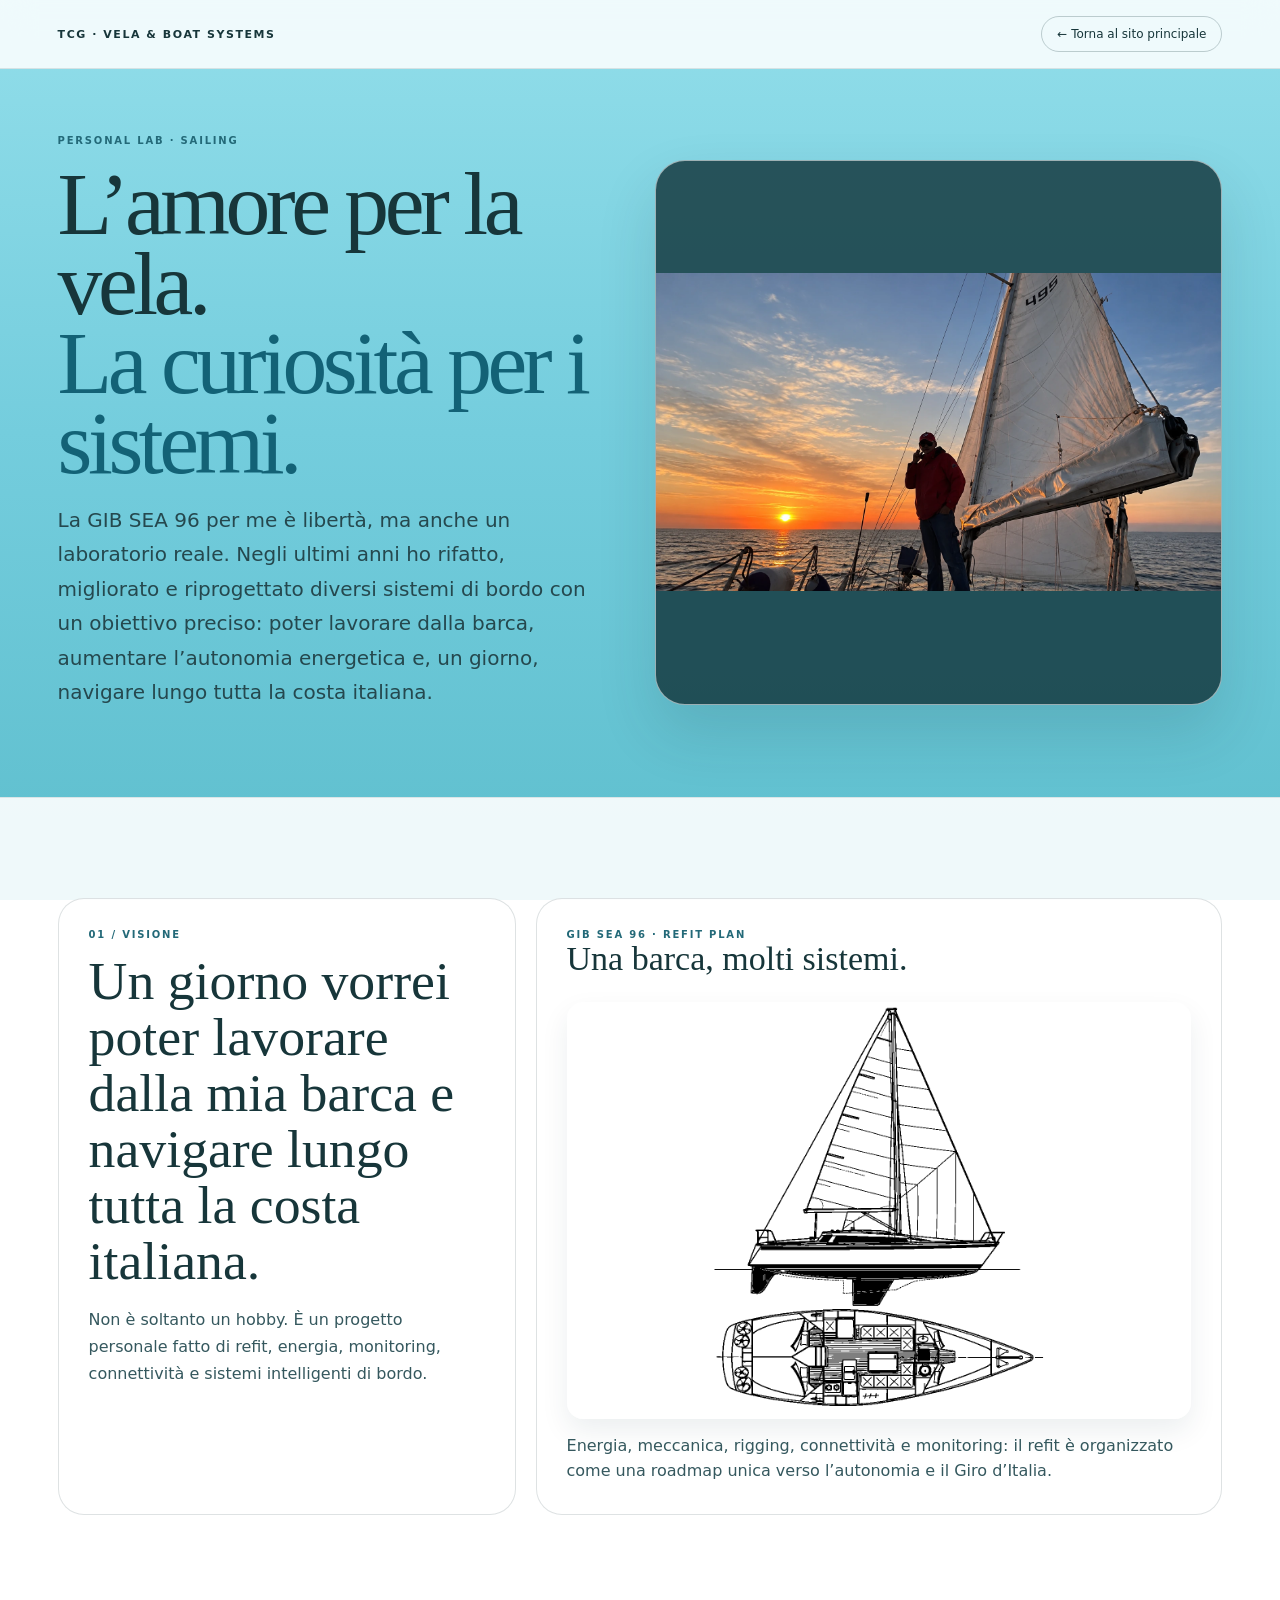
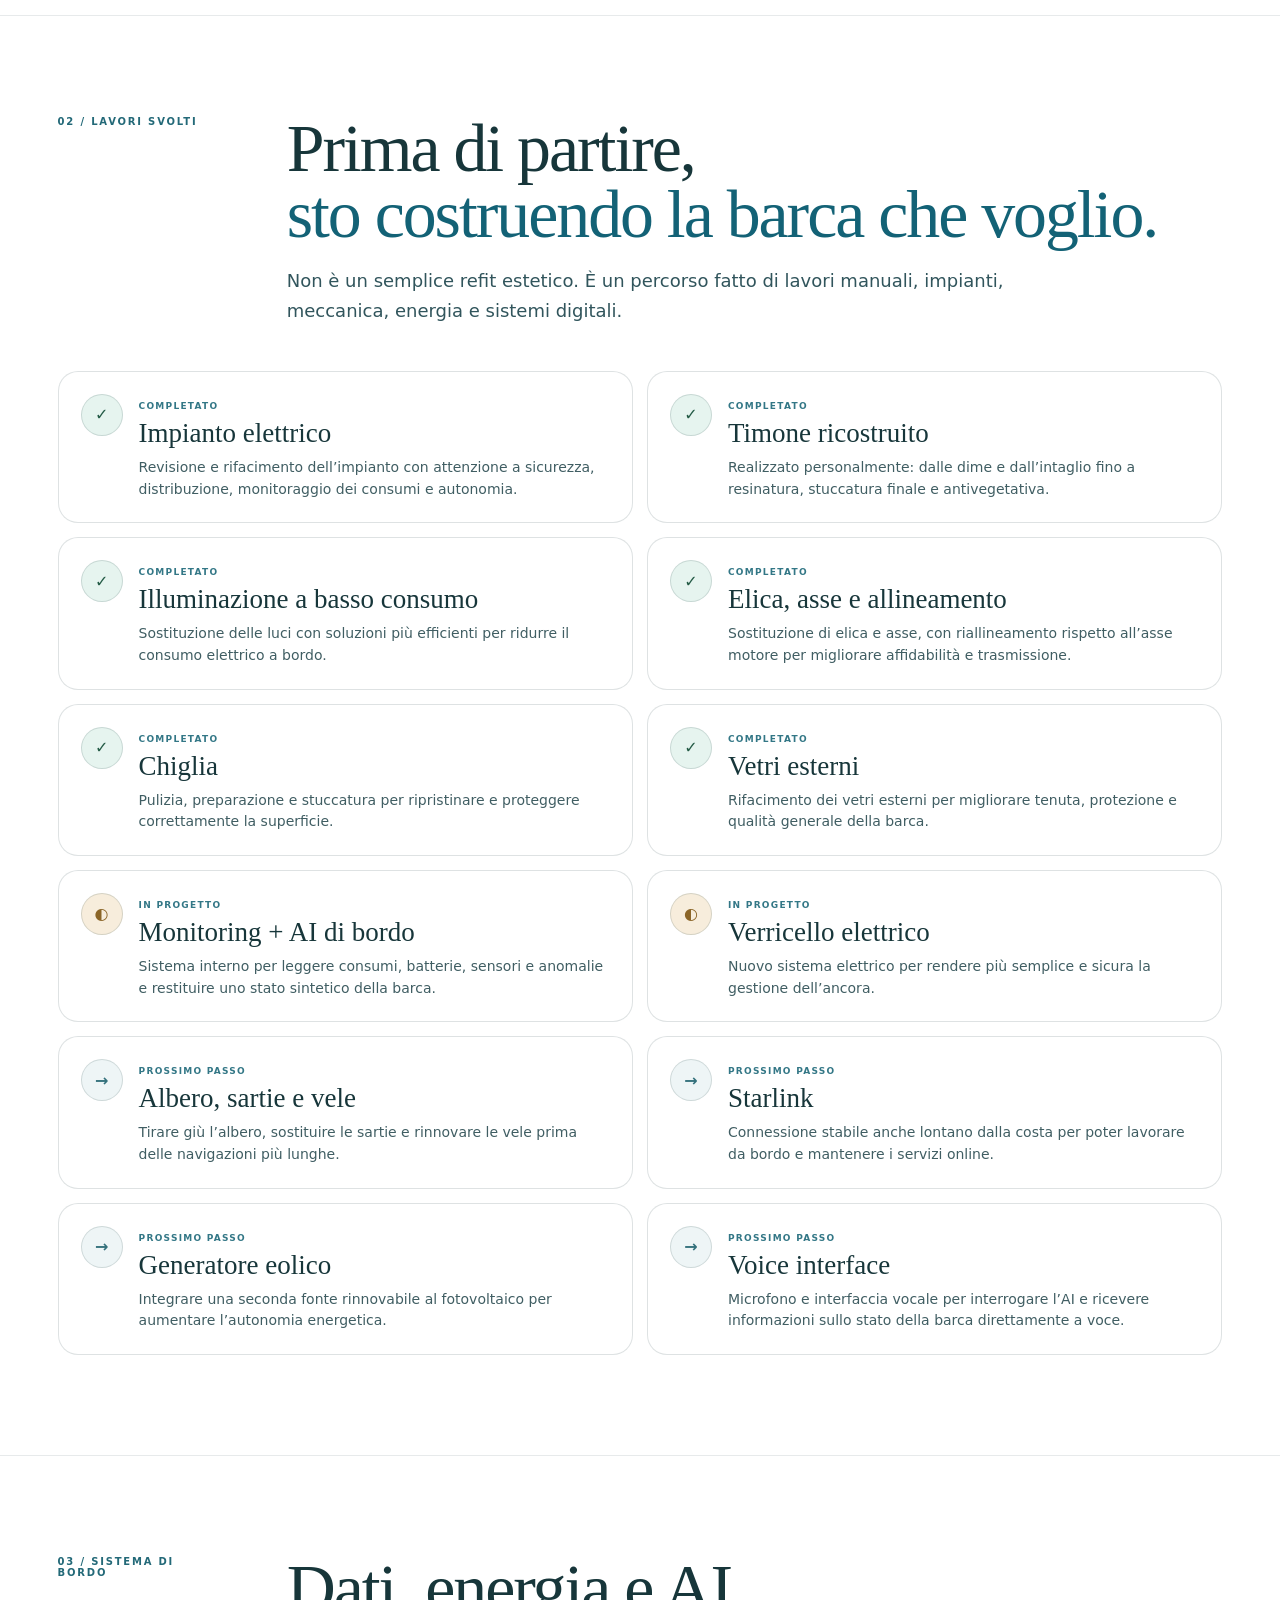
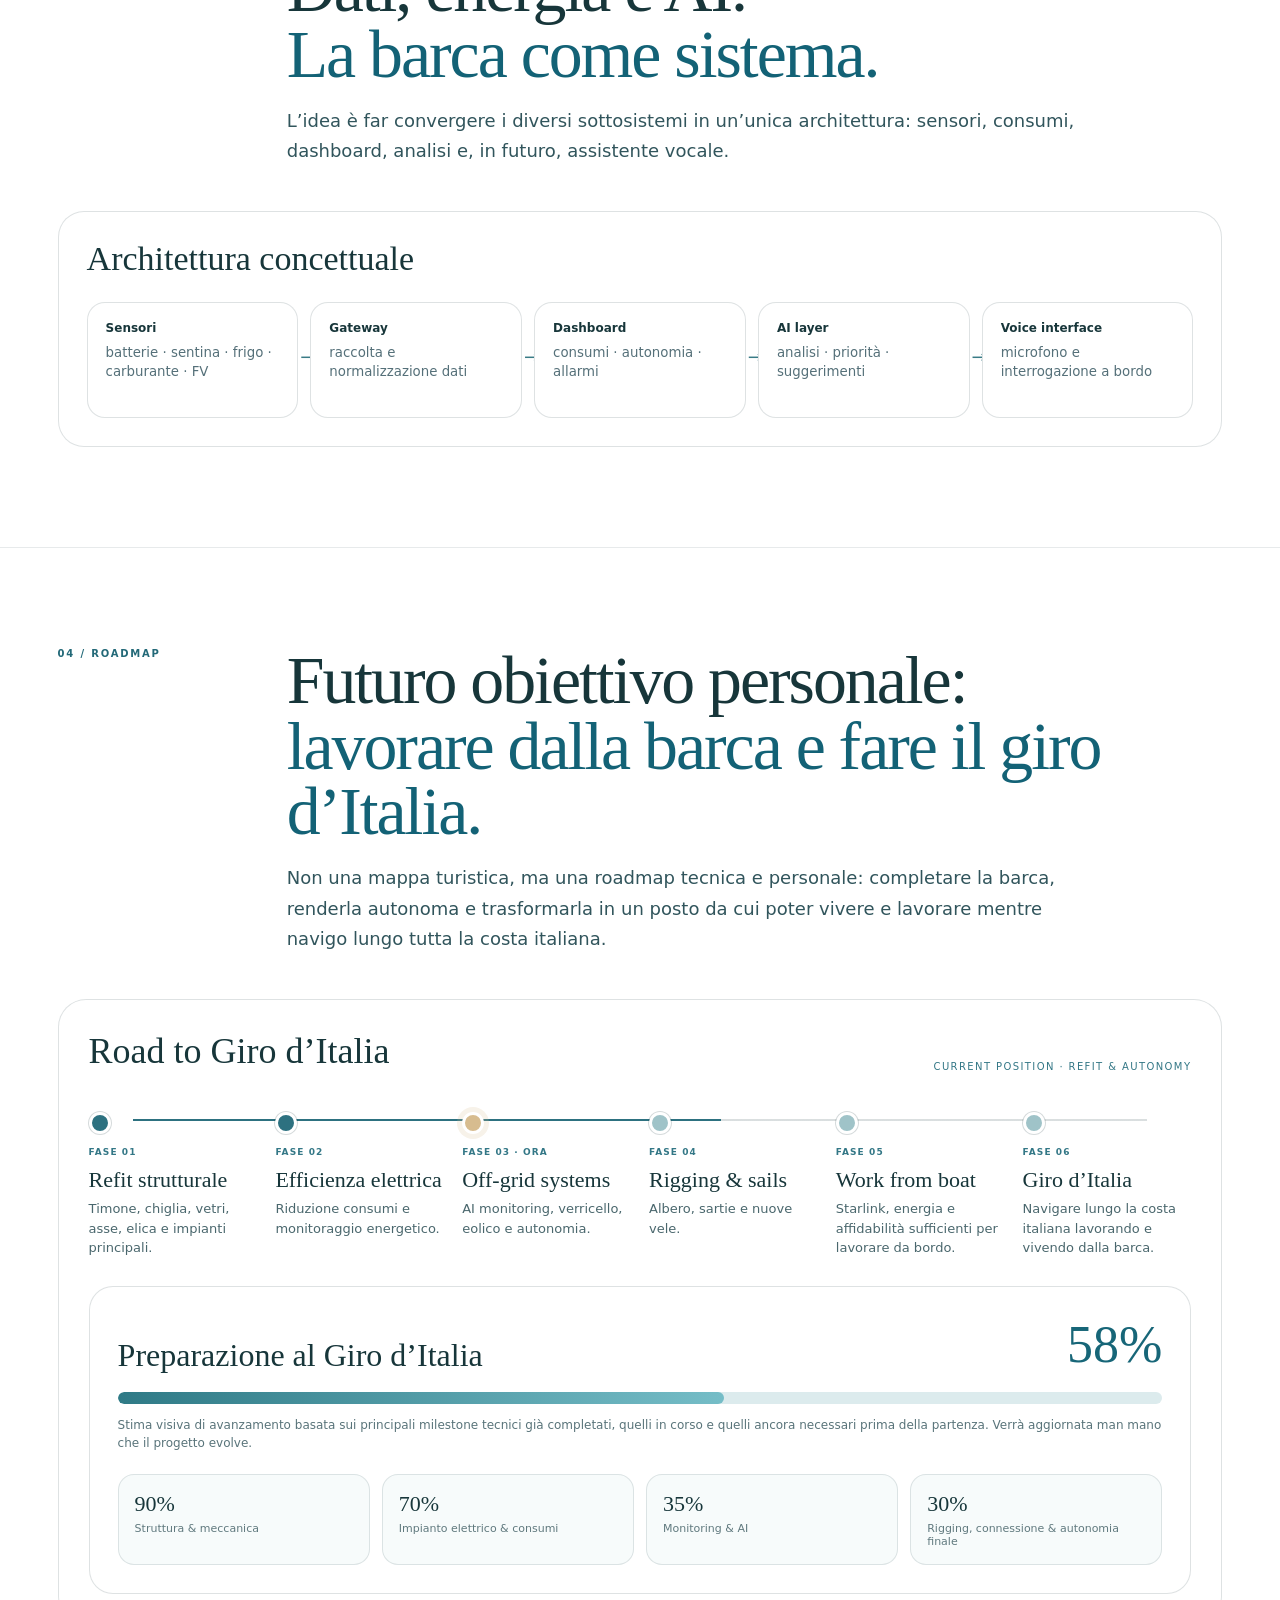
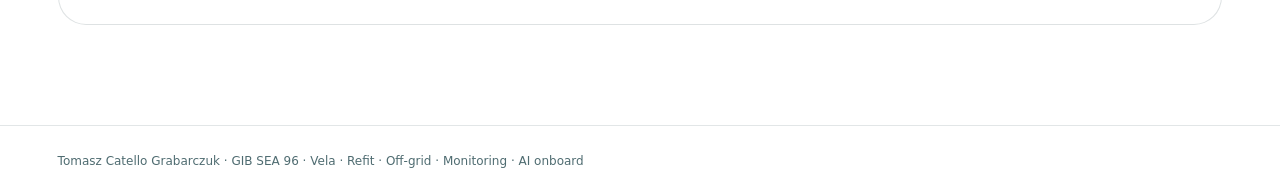
==== commit 9258ce72: "Use sharp boat plan on Vela page" ====
--- a/vela.html
+++ b/vela.html
@@ -1 +1 @@
-<!doctype html><html lang="it"><head><meta charset="utf-8"><meta name="viewport" content="width=device-width,initial-scale=1"><title>Vela & Boat Systems — Tomasz Catello Grabarczuk</title><meta name="description" content="Il progetto personale di Tomasz: refit della GIB SEA 96, autonomia elettrica, monitoring, AI di bordo e Road to Giro d’Italia."><meta name="theme-color" content="#74cddd"><meta property="og:title" content="Vela & Boat Systems — Tomasz Catello Grabarczuk"><meta property="og:description" content="Refit, autonomia elettrica, monitoring e AI di bordo verso l'obiettivo di lavorare dalla barca e navigare lungo la costa italiana."><meta property="og:image" content="/assets/sailing-sunset-hq.webp"><link rel="icon" href="/favicon.svg" type="image/svg+xml"><link rel="stylesheet" href="/vela.css?v=20260918-plan4"></head><body><header><a class="brand" href="/">TCG · Vela & Boat Systems</a><a class="back" href="/">← Torna al sito principale</a></header><main><section class="hero"><div><div class="eyebrow">Personal lab · Sailing</div><h1>L’amore per la vela.<br><em>La curiosità per i sistemi.</em></h1><p class="intro">La GIB SEA 96 per me è libertà, ma anche un laboratorio reale. Negli ultimi anni ho rifatto, migliorato e riprogettato diversi sistemi di bordo con un obiettivo preciso: poter lavorare dalla barca, aumentare l’autonomia energetica e, un giorno, navigare lungo tutta la costa italiana.</p></div><div class="hero-media"><img src="/assets/sailing-sunset-hq.webp" alt="Navigazione a vela al tramonto"></div></section><section class="section white"><div class="vision"><article class="vision-card"><div class="eyebrow">01 / Visione</div><blockquote>Un giorno vorrei poter lavorare dalla mia barca e navigare lungo tutta la costa italiana.</blockquote><p>Non è soltanto un hobby. È un progetto personale fatto di refit, energia, monitoring, connettività e sistemi intelligenti di bordo.</p></article><article class="schematic"><div class="eyebrow">GIB SEA 96 · Refit plan</div><h3>Una barca, molti sistemi.</h3><img src="/assets/gib-sea-plan-original.jpg?v=4" alt="Piano tecnico della GIB SEA 96 con vista laterale e pianta" class="schematic-plan"><p>Energia, meccanica, rigging, connettività e monitoring: il refit è organizzato come una roadmap unica verso l’autonomia e il Giro d’Italia.</p></article></div></section><section class="section"><div class="section-head"><div class="eyebrow">02 / Lavori svolti</div><div><h2 class="section-title">Prima di partire,<br><em>sto costruendo la barca che voglio.</em></h2><p class="lead">Non è un semplice refit estetico. È un percorso fatto di lavori manuali, impianti, meccanica, energia e sistemi digitali.</p></div></div><div class="works"><article class="work"><div class="status done">✓</div><div><small>Completato</small><h3>Impianto elettrico</h3><p>Revisione e rifacimento dell’impianto con attenzione a sicurezza, distribuzione, monitoraggio dei consumi e autonomia.</p></div></article><article class="work"><div class="status done">✓</div><div><small>Completato</small><h3>Timone ricostruito</h3><p>Realizzato personalmente: dalle dime e dall’intaglio fino a resinatura, stuccatura finale e antivegetativa.</p></div></article><article class="work"><div class="status done">✓</div><div><small>Completato</small><h3>Illuminazione a basso consumo</h3><p>Sostituzione delle luci con soluzioni più efficienti per ridurre il consumo elettrico a bordo.</p></div></article><article class="work"><div class="status done">✓</div><div><small>Completato</small><h3>Elica, asse e allineamento</h3><p>Sostituzione di elica e asse, con riallineamento rispetto all’asse motore per migliorare affidabilità e trasmissione.</p></div></article><article class="work"><div class="status done">✓</div><div><small>Completato</small><h3>Chiglia</h3><p>Pulizia, preparazione e stuccatura per ripristinare e proteggere correttamente la superficie.</p></div></article><article class="work"><div class="status done">✓</div><div><small>Completato</small><h3>Vetri esterni</h3><p>Rifacimento dei vetri esterni per migliorare tenuta, protezione e qualità generale della barca.</p></div></article><article class="work"><div class="status wip">◐</div><div><small>In progetto</small><h3>Monitoring + AI di bordo</h3><p>Sistema interno per leggere consumi, batterie, sensori e anomalie e restituire uno stato sintetico della barca.</p></div></article><article class="work"><div class="status wip">◐</div><div><small>In progetto</small><h3>Verricello elettrico</h3><p>Nuovo sistema elettrico per rendere più semplice e sicura la gestione dell’ancora.</p></div></article><article class="work"><div class="status next">→</div><div><small>Prossimo passo</small><h3>Albero, sartie e vele</h3><p>Tirare giù l’albero, sostituire le sartie e rinnovare le vele prima delle navigazioni più lunghe.</p></div></article><article class="work"><div class="status next">→</div><div><small>Prossimo passo</small><h3>Starlink</h3><p>Connessione stabile anche lontano dalla costa per poter lavorare da bordo e mantenere i servizi online.</p></div></article><article class="work"><div class="status next">→</div><div><small>Prossimo passo</small><h3>Generatore eolico</h3><p>Integrare una seconda fonte rinnovabile al fotovoltaico per aumentare l’autonomia energetica.</p></div></article><article class="work"><div class="status next">→</div><div><small>Prossimo passo</small><h3>Voice interface</h3><p>Microfono e interfaccia vocale per interrogare l’AI e ricevere informazioni sullo stato della barca direttamente a voce.</p></div></article></div></section><section class="section white"><div class="section-head"><div class="eyebrow">03 / Sistema di bordo</div><div><h2 class="section-title">Dati, energia e AI.<br><em>La barca come sistema.</em></h2><p class="lead">L’idea è far convergere i diversi sottosistemi in un’unica architettura: sensori, consumi, dashboard, analisi e, in futuro, assistente vocale.</p></div></div><div class="architecture"><h3>Architettura concettuale</h3><div class="nodes"><div class="node"><strong>Sensori</strong><small>batterie · sentina · frigo · carburante · FV</small></div><div class="node"><strong>Gateway</strong><small>raccolta e normalizzazione dati</small></div><div class="node"><strong>Dashboard</strong><small>consumi · autonomia · allarmi</small></div><div class="node"><strong>AI layer</strong><small>analisi · priorità · suggerimenti</small></div><div class="node"><strong>Voice interface</strong><small>microfono e interrogazione a bordo</small></div></div></div></section><section class="section"><div class="section-head"><div class="eyebrow">04 / Roadmap</div><div><h2 class="section-title">Futuro obiettivo personale:<br><em>lavorare dalla barca e fare il giro d’Italia.</em></h2><p class="lead">Non una mappa turistica, ma una roadmap tecnica e personale: completare la barca, renderla autonoma e trasformarla in un posto da cui poter vivere e lavorare mentre navigo lungo tutta la costa italiana.</p></div></div><div class="roadmap"><div class="roadmap-top"><h3>Road to Giro d’Italia</h3><span>Current position · refit & autonomy</span></div><div class="steps"><div class="step"><small>Fase 01</small><h4>Refit strutturale</h4><p>Timone, chiglia, vetri, asse, elica e impianti principali.</p></div><div class="step"><small>Fase 02</small><h4>Efficienza elettrica</h4><p>Riduzione consumi e monitoraggio energetico.</p></div><div class="step current"><small>Fase 03 · Ora</small><h4>Off-grid systems</h4><p>AI monitoring, verricello, eolico e autonomia.</p></div><div class="step future"><small>Fase 04</small><h4>Rigging & sails</h4><p>Albero, sartie e nuove vele.</p></div><div class="step future"><small>Fase 05</small><h4>Work from boat</h4><p>Starlink, energia e affidabilità sufficienti per lavorare da bordo.</p></div><div class="step future"><small>Fase 06</small><h4>Giro d’Italia</h4><p>Navigare lungo la costa italiana lavorando e vivendo dalla barca.</p></div></div><div class="progress"><div class="progress-head"><h3>Preparazione al Giro d’Italia</h3><div class="value">58%</div></div><div class="bar"><div class="fill"></div></div><div class="progress-note">Stima visiva di avanzamento basata sui principali milestone tecnici già completati, quelli in corso e quelli ancora necessari prima della partenza. Verrà aggiornata man mano che il progetto evolve.</div><div class="metrics"><div class="metric"><strong>90%</strong><span>Struttura & meccanica</span></div><div class="metric"><strong>70%</strong><span>Impianto elettrico & consumi</span></div><div class="metric"><strong>35%</strong><span>Monitoring & AI</span></div><div class="metric"><strong>30%</strong><span>Rigging, connessione & autonomia finale</span></div></div></div></div></section></main><footer>Tomasz Catello Grabarczuk · GIB SEA 96 · Vela · Refit · Off-grid · Monitoring · AI onboard</footer></body></html>+<!doctype html><html lang="it"><head><meta charset="utf-8"><meta name="viewport" content="width=device-width,initial-scale=1"><title>Vela & Boat Systems — Tomasz Catello Grabarczuk</title><meta name="description" content="Il progetto personale di Tomasz: refit della GIB SEA 96, autonomia elettrica, monitoring, AI di bordo e Road to Giro d’Italia."><meta name="theme-color" content="#74cddd"><meta property="og:title" content="Vela & Boat Systems — Tomasz Catello Grabarczuk"><meta property="og:description" content="Refit, autonomia elettrica, monitoring e AI di bordo verso l'obiettivo di lavorare dalla barca e navigare lungo la costa italiana."><meta property="og:image" content="/assets/sailing-sunset-hq.webp"><link rel="icon" href="/favicon.svg" type="image/svg+xml"><link rel="stylesheet" href="/vela.css?v=20260918-plan5"></head><body><header><a class="brand" href="/">TCG · Vela & Boat Systems</a><a class="back" href="/">← Torna al sito principale</a></header><main><section class="hero"><div><div class="eyebrow">Personal lab · Sailing</div><h1>L’amore per la vela.<br><em>La curiosità per i sistemi.</em></h1><p class="intro">La GIB SEA 96 per me è libertà, ma anche un laboratorio reale. Negli ultimi anni ho rifatto, migliorato e riprogettato diversi sistemi di bordo con un obiettivo preciso: poter lavorare dalla barca, aumentare l’autonomia energetica e, un giorno, navigare lungo tutta la costa italiana.</p></div><div class="hero-media"><img src="/assets/sailing-sunset-hq.webp" alt="Navigazione a vela al tramonto"></div></section><section class="section white"><div class="vision"><article class="vision-card"><div class="eyebrow">01 / Visione</div><blockquote>Un giorno vorrei poter lavorare dalla mia barca e navigare lungo tutta la costa italiana.</blockquote><p>Non è soltanto un hobby. È un progetto personale fatto di refit, energia, monitoring, connettività e sistemi intelligenti di bordo.</p></article><article class="schematic"><div class="eyebrow">GIB SEA 96 · Refit plan</div><h3>Una barca, molti sistemi.</h3><img src="/assets/gib-sea-plan-site.png?v=5" alt="Piano tecnico della GIB SEA 96 con vista laterale e pianta" class="schematic-plan"><p>Energia, meccanica, rigging, connettività e monitoring: il refit è organizzato come una roadmap unica verso l’autonomia e il Giro d’Italia.</p></article></div></section><section class="section"><div class="section-head"><div class="eyebrow">02 / Lavori svolti</div><div><h2 class="section-title">Prima di partire,<br><em>sto costruendo la barca che voglio.</em></h2><p class="lead">Non è un semplice refit estetico. È un percorso fatto di lavori manuali, impianti, meccanica, energia e sistemi digitali.</p></div></div><div class="works"><article class="work"><div class="status done">✓</div><div><small>Completato</small><h3>Impianto elettrico</h3><p>Revisione e rifacimento dell’impianto con attenzione a sicurezza, distribuzione, monitoraggio dei consumi e autonomia.</p></div></article><article class="work"><div class="status done">✓</div><div><small>Completato</small><h3>Timone ricostruito</h3><p>Realizzato personalmente: dalle dime e dall’intaglio fino a resinatura, stuccatura finale e antivegetativa.</p></div></article><article class="work"><div class="status done">✓</div><div><small>Completato</small><h3>Illuminazione a basso consumo</h3><p>Sostituzione delle luci con soluzioni più efficienti per ridurre il consumo elettrico a bordo.</p></div></article><article class="work"><div class="status done">✓</div><div><small>Completato</small><h3>Elica, asse e allineamento</h3><p>Sostituzione di elica e asse, con riallineamento rispetto all’asse motore per migliorare affidabilità e trasmissione.</p></div></article><article class="work"><div class="status done">✓</div><div><small>Completato</small><h3>Chiglia</h3><p>Pulizia, preparazione e stuccatura per ripristinare e proteggere correttamente la superficie.</p></div></article><article class="work"><div class="status done">✓</div><div><small>Completato</small><h3>Vetri esterni</h3><p>Rifacimento dei vetri esterni per migliorare tenuta, protezione e qualità generale della barca.</p></div></article><article class="work"><div class="status wip">◐</div><div><small>In progetto</small><h3>Monitoring + AI di bordo</h3><p>Sistema interno per leggere consumi, batterie, sensori e anomalie e restituire uno stato sintetico della barca.</p></div></article><article class="work"><div class="status wip">◐</div><div><small>In progetto</small><h3>Verricello elettrico</h3><p>Nuovo sistema elettrico per rendere più semplice e sicura la gestione dell’ancora.</p></div></article><article class="work"><div class="status next">→</div><div><small>Prossimo passo</small><h3>Albero, sartie e vele</h3><p>Tirare giù l’albero, sostituire le sartie e rinnovare le vele prima delle navigazioni più lunghe.</p></div></article><article class="work"><div class="status next">→</div><div><small>Prossimo passo</small><h3>Starlink</h3><p>Connessione stabile anche lontano dalla costa per poter lavorare da bordo e mantenere i servizi online.</p></div></article><article class="work"><div class="status next">→</div><div><small>Prossimo passo</small><h3>Generatore eolico</h3><p>Integrare una seconda fonte rinnovabile al fotovoltaico per aumentare l’autonomia energetica.</p></div></article><article class="work"><div class="status next">→</div><div><small>Prossimo passo</small><h3>Voice interface</h3><p>Microfono e interfaccia vocale per interrogare l’AI e ricevere informazioni sullo stato della barca direttamente a voce.</p></div></article></div></section><section class="section white"><div class="section-head"><div class="eyebrow">03 / Sistema di bordo</div><div><h2 class="section-title">Dati, energia e AI.<br><em>La barca come sistema.</em></h2><p class="lead">L’idea è far convergere i diversi sottosistemi in un’unica architettura: sensori, consumi, dashboard, analisi e, in futuro, assistente vocale.</p></div></div><div class="architecture"><h3>Architettura concettuale</h3><div class="nodes"><div class="node"><strong>Sensori</strong><small>batterie · sentina · frigo · carburante · FV</small></div><div class="node"><strong>Gateway</strong><small>raccolta e normalizzazione dati</small></div><div class="node"><strong>Dashboard</strong><small>consumi · autonomia · allarmi</small></div><div class="node"><strong>AI layer</strong><small>analisi · priorità · suggerimenti</small></div><div class="node"><strong>Voice interface</strong><small>microfono e interrogazione a bordo</small></div></div></div></section><section class="section"><div class="section-head"><div class="eyebrow">04 / Roadmap</div><div><h2 class="section-title">Futuro obiettivo personale:<br><em>lavorare dalla barca e fare il giro d’Italia.</em></h2><p class="lead">Non una mappa turistica, ma una roadmap tecnica e personale: completare la barca, renderla autonoma e trasformarla in un posto da cui poter vivere e lavorare mentre navigo lungo tutta la costa italiana.</p></div></div><div class="roadmap"><div class="roadmap-top"><h3>Road to Giro d’Italia</h3><span>Current position · refit & autonomy</span></div><div class="steps"><div class="step"><small>Fase 01</small><h4>Refit strutturale</h4><p>Timone, chiglia, vetri, asse, elica e impianti principali.</p></div><div class="step"><small>Fase 02</small><h4>Efficienza elettrica</h4><p>Riduzione consumi e monitoraggio energetico.</p></div><div class="step current"><small>Fase 03 · Ora</small><h4>Off-grid systems</h4><p>AI monitoring, verricello, eolico e autonomia.</p></div><div class="step future"><small>Fase 04</small><h4>Rigging & sails</h4><p>Albero, sartie e nuove vele.</p></div><div class="step future"><small>Fase 05</small><h4>Work from boat</h4><p>Starlink, energia e affidabilità sufficienti per lavorare da bordo.</p></div><div class="step future"><small>Fase 06</small><h4>Giro d’Italia</h4><p>Navigare lungo la costa italiana lavorando e vivendo dalla barca.</p></div></div><div class="progress"><div class="progress-head"><h3>Preparazione al Giro d’Italia</h3><div class="value">58%</div></div><div class="bar"><div class="fill"></div></div><div class="progress-note">Stima visiva di avanzamento basata sui principali milestone tecnici già completati, quelli in corso e quelli ancora necessari prima della partenza. Verrà aggiornata man mano che il progetto evolve.</div><div class="metrics"><div class="metric"><strong>90%</strong><span>Struttura & meccanica</span></div><div class="metric"><strong>70%</strong><span>Impianto elettrico & consumi</span></div><div class="metric"><strong>35%</strong><span>Monitoring & AI</span></div><div class="metric"><strong>30%</strong><span>Rigging, connessione & autonomia finale</span></div></div></div></div></section></main><footer>Tomasz Catello Grabarczuk · GIB SEA 96 · Vela · Refit · Off-grid · Monitoring · AI onboard</footer></body></html>
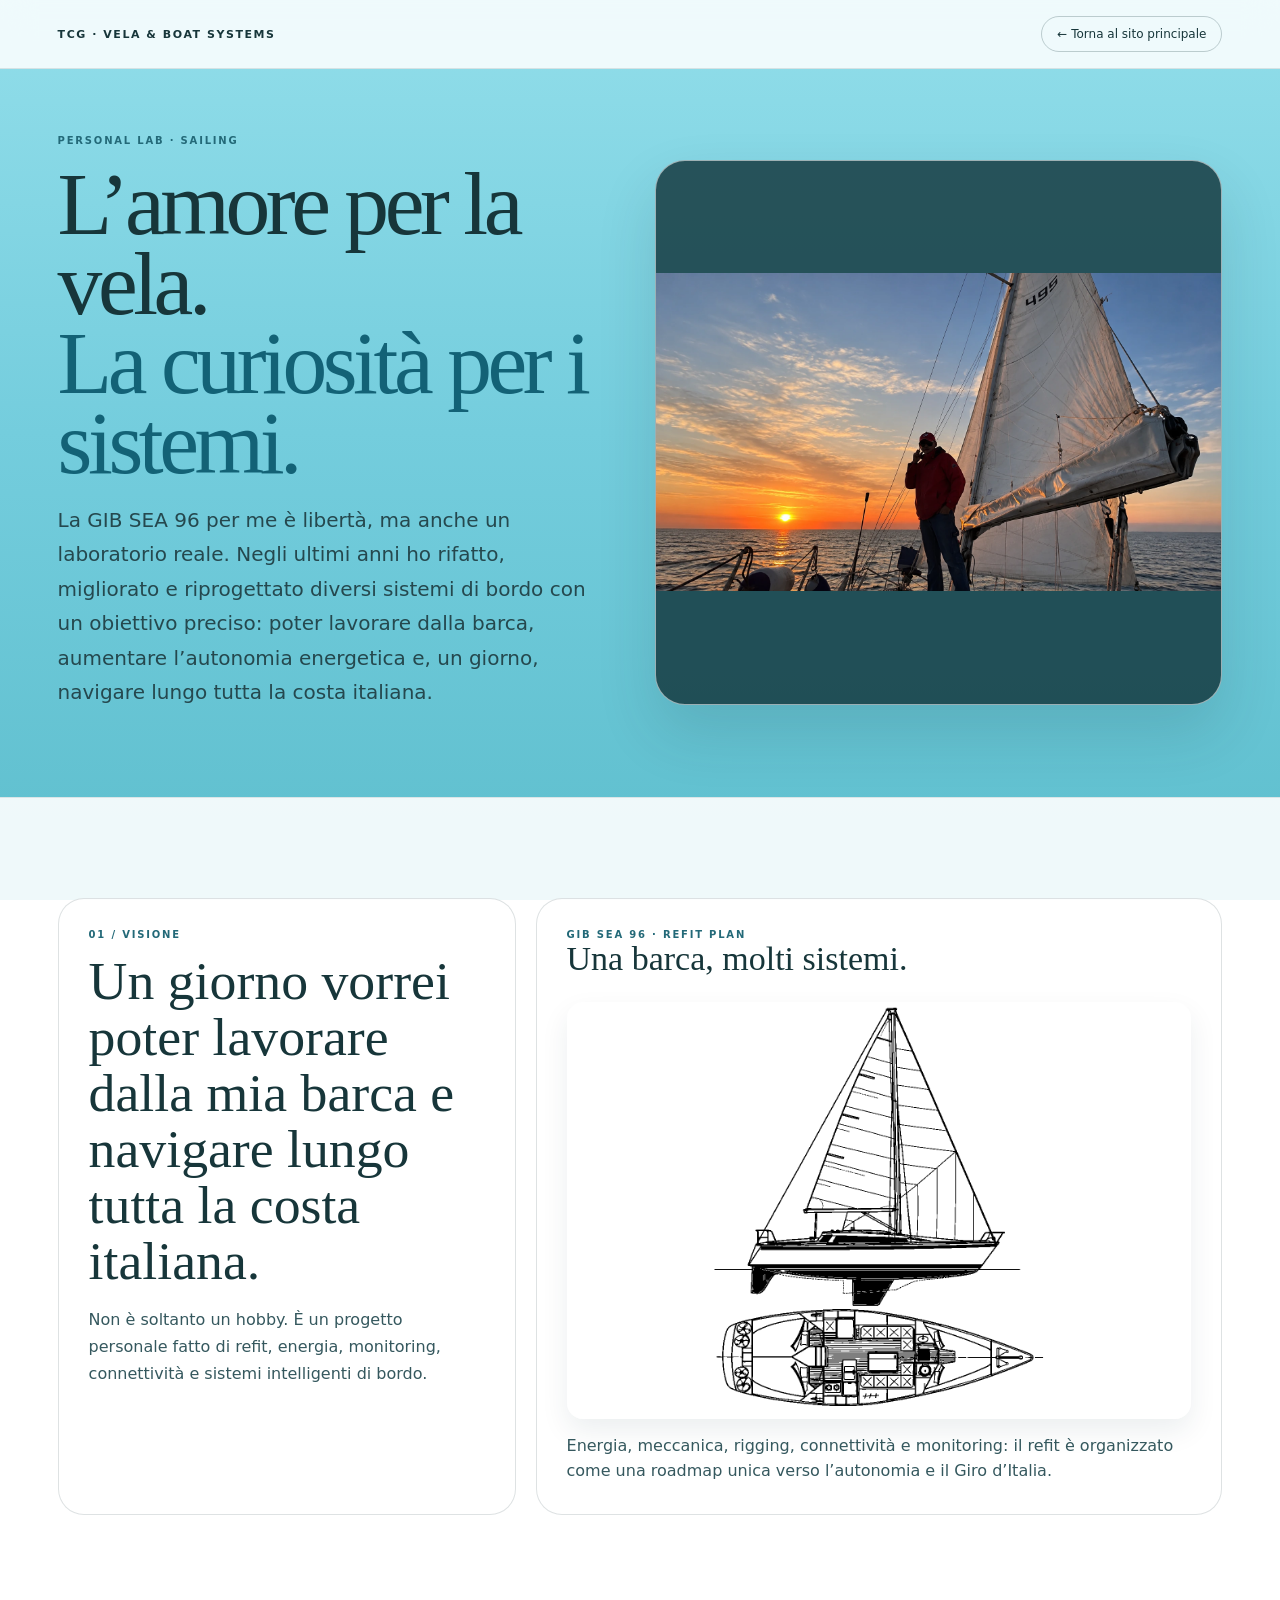
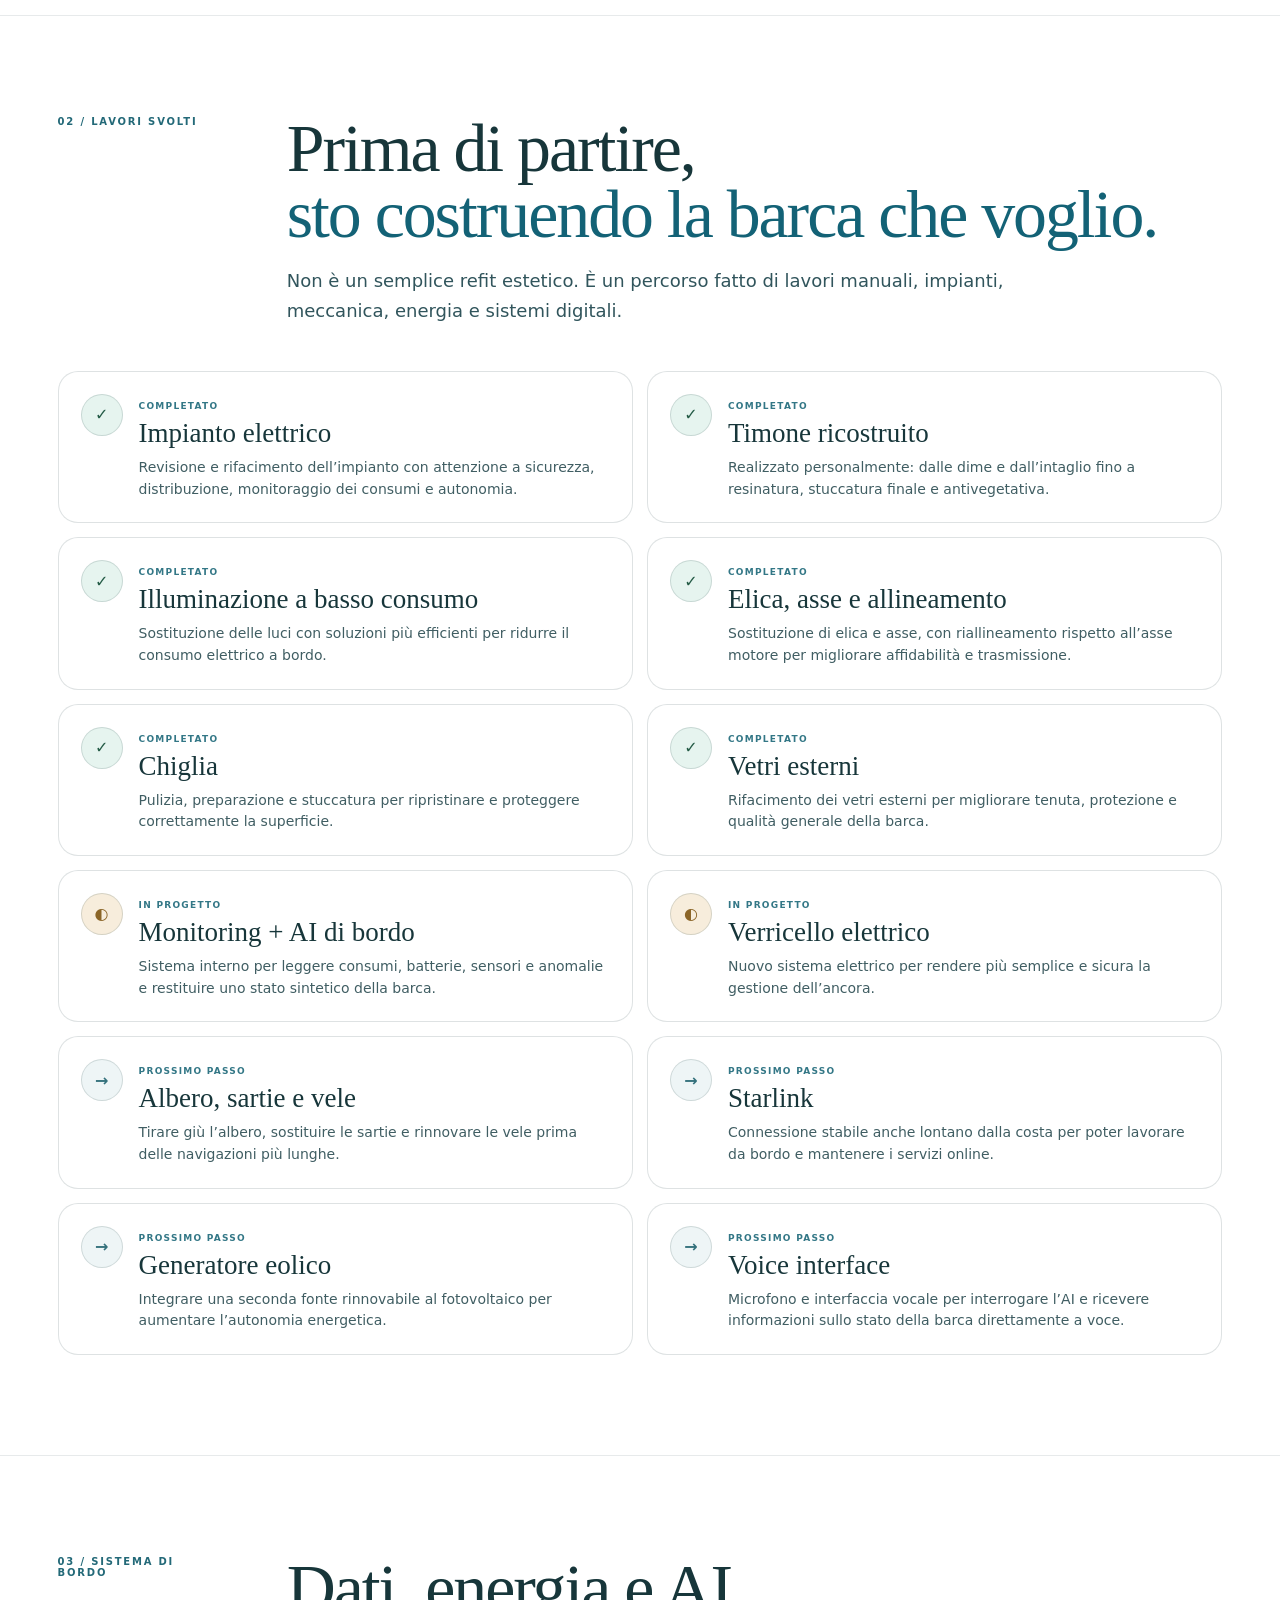
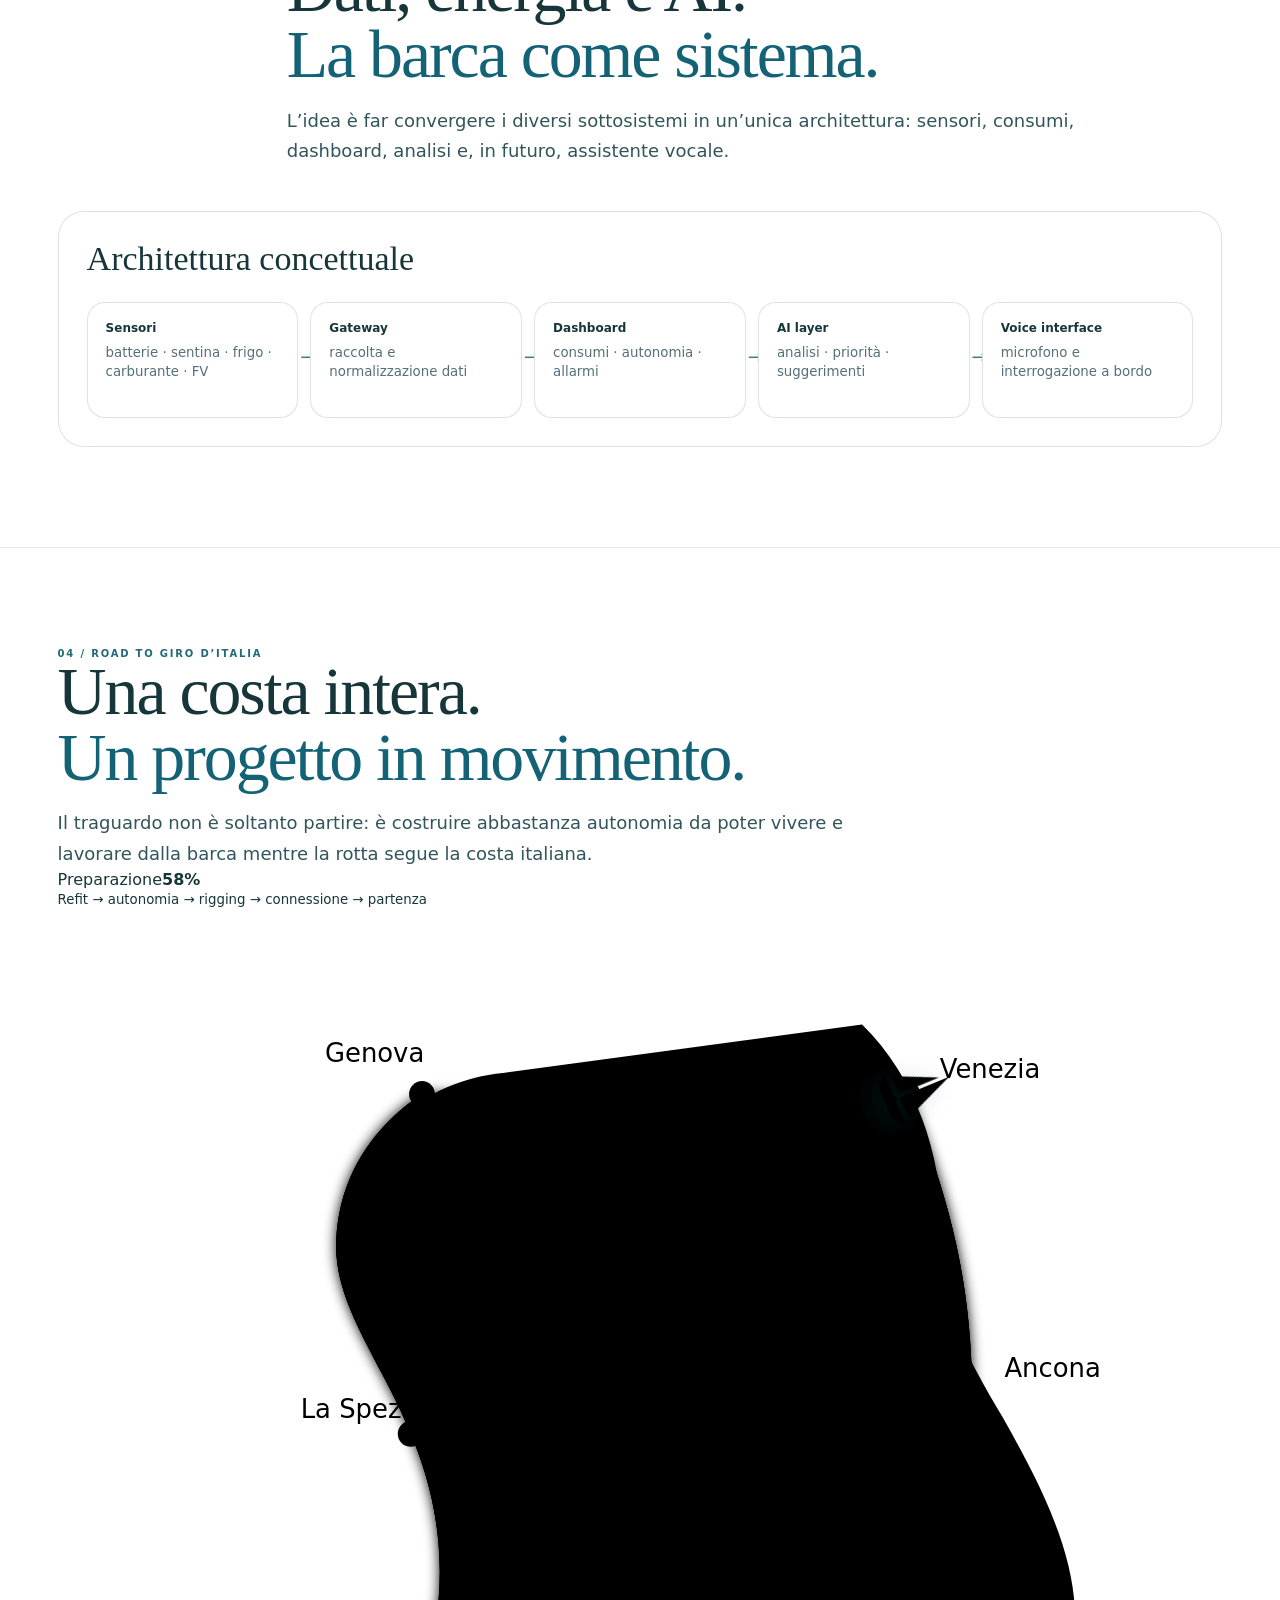
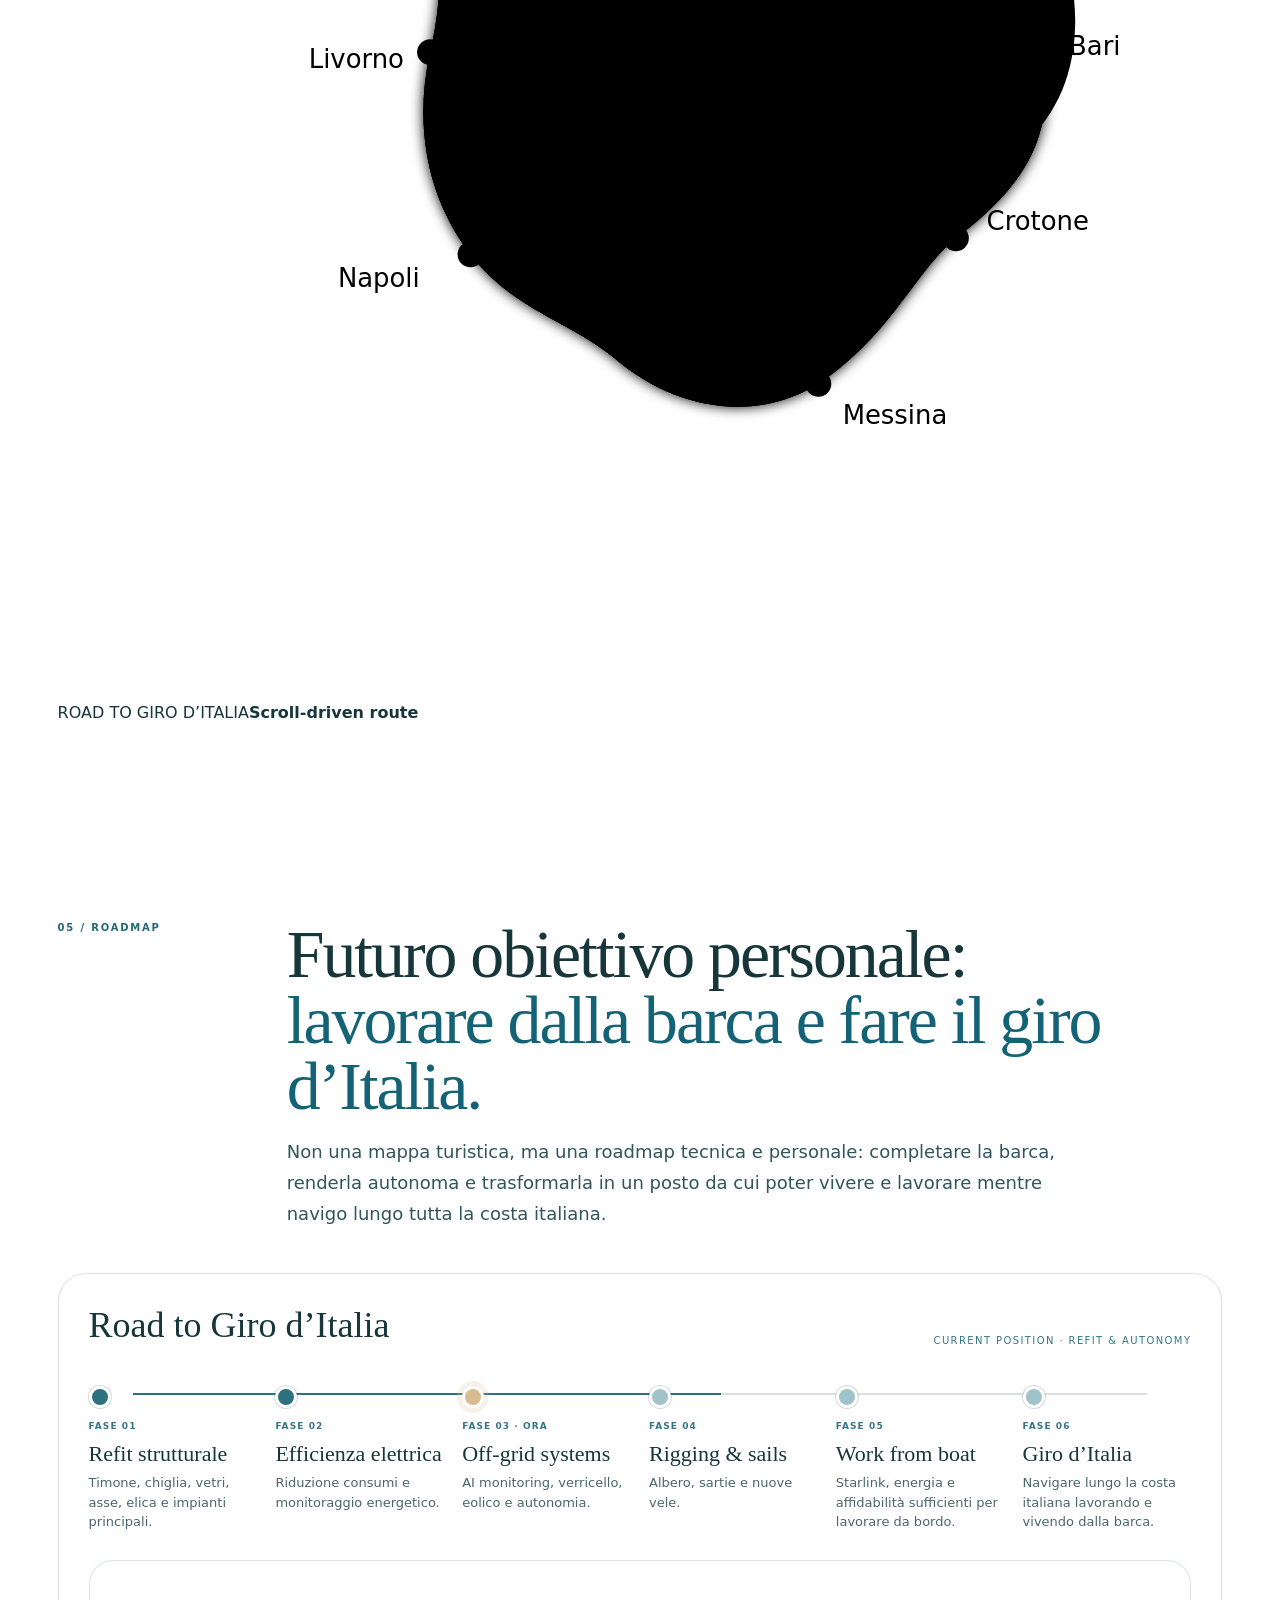
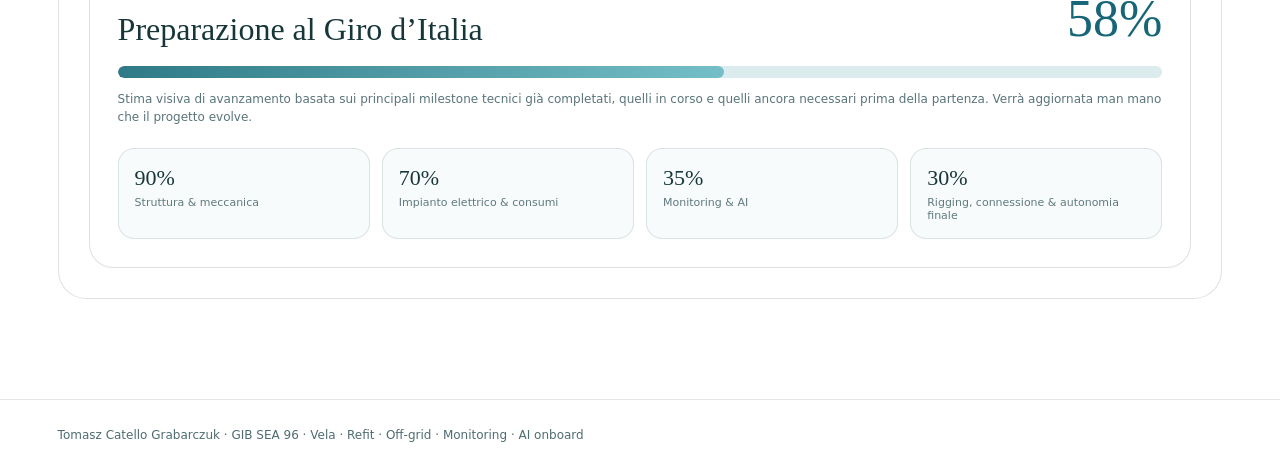
==== commit 4a6a8207: "Add animated Giro d'Italia route section" ====
--- a/vela.html
+++ b/vela.html
@@ -1 +1 @@
-<!doctype html><html lang="it"><head><meta charset="utf-8"><meta name="viewport" content="width=device-width,initial-scale=1"><title>Vela & Boat Systems — Tomasz Catello Grabarczuk</title><meta name="description" content="Il progetto personale di Tomasz: refit della GIB SEA 96, autonomia elettrica, monitoring, AI di bordo e Road to Giro d’Italia."><meta name="theme-color" content="#74cddd"><meta property="og:title" content="Vela & Boat Systems — Tomasz Catello Grabarczuk"><meta property="og:description" content="Refit, autonomia elettrica, monitoring e AI di bordo verso l'obiettivo di lavorare dalla barca e navigare lungo la costa italiana."><meta property="og:image" content="/assets/sailing-sunset-hq.webp"><link rel="icon" href="/favicon.svg" type="image/svg+xml"><link rel="stylesheet" href="/vela.css?v=20260918-plan5"></head><body><header><a class="brand" href="/">TCG · Vela & Boat Systems</a><a class="back" href="/">← Torna al sito principale</a></header><main><section class="hero"><div><div class="eyebrow">Personal lab · Sailing</div><h1>L’amore per la vela.<br><em>La curiosità per i sistemi.</em></h1><p class="intro">La GIB SEA 96 per me è libertà, ma anche un laboratorio reale. Negli ultimi anni ho rifatto, migliorato e riprogettato diversi sistemi di bordo con un obiettivo preciso: poter lavorare dalla barca, aumentare l’autonomia energetica e, un giorno, navigare lungo tutta la costa italiana.</p></div><div class="hero-media"><img src="/assets/sailing-sunset-hq.webp" alt="Navigazione a vela al tramonto"></div></section><section class="section white"><div class="vision"><article class="vision-card"><div class="eyebrow">01 / Visione</div><blockquote>Un giorno vorrei poter lavorare dalla mia barca e navigare lungo tutta la costa italiana.</blockquote><p>Non è soltanto un hobby. È un progetto personale fatto di refit, energia, monitoring, connettività e sistemi intelligenti di bordo.</p></article><article class="schematic"><div class="eyebrow">GIB SEA 96 · Refit plan</div><h3>Una barca, molti sistemi.</h3><img src="/assets/gib-sea-plan-site.png?v=5" alt="Piano tecnico della GIB SEA 96 con vista laterale e pianta" class="schematic-plan"><p>Energia, meccanica, rigging, connettività e monitoring: il refit è organizzato come una roadmap unica verso l’autonomia e il Giro d’Italia.</p></article></div></section><section class="section"><div class="section-head"><div class="eyebrow">02 / Lavori svolti</div><div><h2 class="section-title">Prima di partire,<br><em>sto costruendo la barca che voglio.</em></h2><p class="lead">Non è un semplice refit estetico. È un percorso fatto di lavori manuali, impianti, meccanica, energia e sistemi digitali.</p></div></div><div class="works"><article class="work"><div class="status done">✓</div><div><small>Completato</small><h3>Impianto elettrico</h3><p>Revisione e rifacimento dell’impianto con attenzione a sicurezza, distribuzione, monitoraggio dei consumi e autonomia.</p></div></article><article class="work"><div class="status done">✓</div><div><small>Completato</small><h3>Timone ricostruito</h3><p>Realizzato personalmente: dalle dime e dall’intaglio fino a resinatura, stuccatura finale e antivegetativa.</p></div></article><article class="work"><div class="status done">✓</div><div><small>Completato</small><h3>Illuminazione a basso consumo</h3><p>Sostituzione delle luci con soluzioni più efficienti per ridurre il consumo elettrico a bordo.</p></div></article><article class="work"><div class="status done">✓</div><div><small>Completato</small><h3>Elica, asse e allineamento</h3><p>Sostituzione di elica e asse, con riallineamento rispetto all’asse motore per migliorare affidabilità e trasmissione.</p></div></article><article class="work"><div class="status done">✓</div><div><small>Completato</small><h3>Chiglia</h3><p>Pulizia, preparazione e stuccatura per ripristinare e proteggere correttamente la superficie.</p></div></article><article class="work"><div class="status done">✓</div><div><small>Completato</small><h3>Vetri esterni</h3><p>Rifacimento dei vetri esterni per migliorare tenuta, protezione e qualità generale della barca.</p></div></article><article class="work"><div class="status wip">◐</div><div><small>In progetto</small><h3>Monitoring + AI di bordo</h3><p>Sistema interno per leggere consumi, batterie, sensori e anomalie e restituire uno stato sintetico della barca.</p></div></article><article class="work"><div class="status wip">◐</div><div><small>In progetto</small><h3>Verricello elettrico</h3><p>Nuovo sistema elettrico per rendere più semplice e sicura la gestione dell’ancora.</p></div></article><article class="work"><div class="status next">→</div><div><small>Prossimo passo</small><h3>Albero, sartie e vele</h3><p>Tirare giù l’albero, sostituire le sartie e rinnovare le vele prima delle navigazioni più lunghe.</p></div></article><article class="work"><div class="status next">→</div><div><small>Prossimo passo</small><h3>Starlink</h3><p>Connessione stabile anche lontano dalla costa per poter lavorare da bordo e mantenere i servizi online.</p></div></article><article class="work"><div class="status next">→</div><div><small>Prossimo passo</small><h3>Generatore eolico</h3><p>Integrare una seconda fonte rinnovabile al fotovoltaico per aumentare l’autonomia energetica.</p></div></article><article class="work"><div class="status next">→</div><div><small>Prossimo passo</small><h3>Voice interface</h3><p>Microfono e interfaccia vocale per interrogare l’AI e ricevere informazioni sullo stato della barca direttamente a voce.</p></div></article></div></section><section class="section white"><div class="section-head"><div class="eyebrow">03 / Sistema di bordo</div><div><h2 class="section-title">Dati, energia e AI.<br><em>La barca come sistema.</em></h2><p class="lead">L’idea è far convergere i diversi sottosistemi in un’unica architettura: sensori, consumi, dashboard, analisi e, in futuro, assistente vocale.</p></div></div><div class="architecture"><h3>Architettura concettuale</h3><div class="nodes"><div class="node"><strong>Sensori</strong><small>batterie · sentina · frigo · carburante · FV</small></div><div class="node"><strong>Gateway</strong><small>raccolta e normalizzazione dati</small></div><div class="node"><strong>Dashboard</strong><small>consumi · autonomia · allarmi</small></div><div class="node"><strong>AI layer</strong><small>analisi · priorità · suggerimenti</small></div><div class="node"><strong>Voice interface</strong><small>microfono e interrogazione a bordo</small></div></div></div></section><section class="section"><div class="section-head"><div class="eyebrow">04 / Roadmap</div><div><h2 class="section-title">Futuro obiettivo personale:<br><em>lavorare dalla barca e fare il giro d’Italia.</em></h2><p class="lead">Non una mappa turistica, ma una roadmap tecnica e personale: completare la barca, renderla autonoma e trasformarla in un posto da cui poter vivere e lavorare mentre navigo lungo tutta la costa italiana.</p></div></div><div class="roadmap"><div class="roadmap-top"><h3>Road to Giro d’Italia</h3><span>Current position · refit & autonomy</span></div><div class="steps"><div class="step"><small>Fase 01</small><h4>Refit strutturale</h4><p>Timone, chiglia, vetri, asse, elica e impianti principali.</p></div><div class="step"><small>Fase 02</small><h4>Efficienza elettrica</h4><p>Riduzione consumi e monitoraggio energetico.</p></div><div class="step current"><small>Fase 03 · Ora</small><h4>Off-grid systems</h4><p>AI monitoring, verricello, eolico e autonomia.</p></div><div class="step future"><small>Fase 04</small><h4>Rigging & sails</h4><p>Albero, sartie e nuove vele.</p></div><div class="step future"><small>Fase 05</small><h4>Work from boat</h4><p>Starlink, energia e affidabilità sufficienti per lavorare da bordo.</p></div><div class="step future"><small>Fase 06</small><h4>Giro d’Italia</h4><p>Navigare lungo la costa italiana lavorando e vivendo dalla barca.</p></div></div><div class="progress"><div class="progress-head"><h3>Preparazione al Giro d’Italia</h3><div class="value">58%</div></div><div class="bar"><div class="fill"></div></div><div class="progress-note">Stima visiva di avanzamento basata sui principali milestone tecnici già completati, quelli in corso e quelli ancora necessari prima della partenza. Verrà aggiornata man mano che il progetto evolve.</div><div class="metrics"><div class="metric"><strong>90%</strong><span>Struttura & meccanica</span></div><div class="metric"><strong>70%</strong><span>Impianto elettrico & consumi</span></div><div class="metric"><strong>35%</strong><span>Monitoring & AI</span></div><div class="metric"><strong>30%</strong><span>Rigging, connessione & autonomia finale</span></div></div></div></div></section></main><footer>Tomasz Catello Grabarczuk · GIB SEA 96 · Vela · Refit · Off-grid · Monitoring · AI onboard</footer></body></html>+<!doctype html><html lang="it"><head><meta charset="utf-8"><meta name="viewport" content="width=device-width,initial-scale=1"><title>Vela & Boat Systems — Tomasz Catello Grabarczuk</title><meta name="description" content="Il progetto personale di Tomasz: refit della GIB SEA 96, autonomia elettrica, monitoring, AI di bordo e Road to Giro d’Italia."><meta name="theme-color" content="#74cddd"><meta property="og:title" content="Vela & Boat Systems — Tomasz Catello Grabarczuk"><meta property="og:description" content="Refit, autonomia elettrica, monitoring e AI di bordo verso l'obiettivo di lavorare dalla barca e navigare lungo la costa italiana."><meta property="og:image" content="/assets/sailing-sunset-hq.webp"><link rel="icon" href="/favicon.svg" type="image/svg+xml"><link rel="stylesheet" href="/vela.css?v=20260918-route1"></head><body><header><a class="brand" href="/">TCG · Vela & Boat Systems</a><a class="back" href="/">← Torna al sito principale</a></header><main><section class="hero"><div><div class="eyebrow">Personal lab · Sailing</div><h1>L’amore per la vela.<br><em>La curiosità per i sistemi.</em></h1><p class="intro">La GIB SEA 96 per me è libertà, ma anche un laboratorio reale. Negli ultimi anni ho rifatto, migliorato e riprogettato diversi sistemi di bordo con un obiettivo preciso: poter lavorare dalla barca, aumentare l’autonomia energetica e, un giorno, navigare lungo tutta la costa italiana.</p></div><div class="hero-media"><img src="/assets/sailing-sunset-hq.webp" alt="Navigazione a vela al tramonto"></div></section><section class="section white"><div class="vision"><article class="vision-card"><div class="eyebrow">01 / Visione</div><blockquote>Un giorno vorrei poter lavorare dalla mia barca e navigare lungo tutta la costa italiana.</blockquote><p>Non è soltanto un hobby. È un progetto personale fatto di refit, energia, monitoring, connettività e sistemi intelligenti di bordo.</p></article><article class="schematic"><div class="eyebrow">GIB SEA 96 · Refit plan</div><h3>Una barca, molti sistemi.</h3><img src="/assets/gib-sea-plan-site.png?v=5" alt="Piano tecnico della GIB SEA 96 con vista laterale e pianta" class="schematic-plan"><p>Energia, meccanica, rigging, connettività e monitoring: il refit è organizzato come una roadmap unica verso l’autonomia e il Giro d’Italia.</p></article></div></section><section class="section"><div class="section-head"><div class="eyebrow">02 / Lavori svolti</div><div><h2 class="section-title">Prima di partire,<br><em>sto costruendo la barca che voglio.</em></h2><p class="lead">Non è un semplice refit estetico. È un percorso fatto di lavori manuali, impianti, meccanica, energia e sistemi digitali.</p></div></div><div class="works"><article class="work"><div class="status done">✓</div><div><small>Completato</small><h3>Impianto elettrico</h3><p>Revisione e rifacimento dell’impianto con attenzione a sicurezza, distribuzione, monitoraggio dei consumi e autonomia.</p></div></article><article class="work"><div class="status done">✓</div><div><small>Completato</small><h3>Timone ricostruito</h3><p>Realizzato personalmente: dalle dime e dall’intaglio fino a resinatura, stuccatura finale e antivegetativa.</p></div></article><article class="work"><div class="status done">✓</div><div><small>Completato</small><h3>Illuminazione a basso consumo</h3><p>Sostituzione delle luci con soluzioni più efficienti per ridurre il consumo elettrico a bordo.</p></div></article><article class="work"><div class="status done">✓</div><div><small>Completato</small><h3>Elica, asse e allineamento</h3><p>Sostituzione di elica e asse, con riallineamento rispetto all’asse motore per migliorare affidabilità e trasmissione.</p></div></article><article class="work"><div class="status done">✓</div><div><small>Completato</small><h3>Chiglia</h3><p>Pulizia, preparazione e stuccatura per ripristinare e proteggere correttamente la superficie.</p></div></article><article class="work"><div class="status done">✓</div><div><small>Completato</small><h3>Vetri esterni</h3><p>Rifacimento dei vetri esterni per migliorare tenuta, protezione e qualità generale della barca.</p></div></article><article class="work"><div class="status wip">◐</div><div><small>In progetto</small><h3>Monitoring + AI di bordo</h3><p>Sistema interno per leggere consumi, batterie, sensori e anomalie e restituire uno stato sintetico della barca.</p></div></article><article class="work"><div class="status wip">◐</div><div><small>In progetto</small><h3>Verricello elettrico</h3><p>Nuovo sistema elettrico per rendere più semplice e sicura la gestione dell’ancora.</p></div></article><article class="work"><div class="status next">→</div><div><small>Prossimo passo</small><h3>Albero, sartie e vele</h3><p>Tirare giù l’albero, sostituire le sartie e rinnovare le vele prima delle navigazioni più lunghe.</p></div></article><article class="work"><div class="status next">→</div><div><small>Prossimo passo</small><h3>Starlink</h3><p>Connessione stabile anche lontano dalla costa per poter lavorare da bordo e mantenere i servizi online.</p></div></article><article class="work"><div class="status next">→</div><div><small>Prossimo passo</small><h3>Generatore eolico</h3><p>Integrare una seconda fonte rinnovabile al fotovoltaico per aumentare l’autonomia energetica.</p></div></article><article class="work"><div class="status next">→</div><div><small>Prossimo passo</small><h3>Voice interface</h3><p>Microfono e interfaccia vocale per interrogare l’AI e ricevere informazioni sullo stato della barca direttamente a voce.</p></div></article></div></section><section class="section white"><div class="section-head"><div class="eyebrow">03 / Sistema di bordo</div><div><h2 class="section-title">Dati, energia e AI.<br><em>La barca come sistema.</em></h2><p class="lead">L’idea è far convergere i diversi sottosistemi in un’unica architettura: sensori, consumi, dashboard, analisi e, in futuro, assistente vocale.</p></div></div><div class="architecture"><h3>Architettura concettuale</h3><div class="nodes"><div class="node"><strong>Sensori</strong><small>batterie · sentina · frigo · carburante · FV</small></div><div class="node"><strong>Gateway</strong><small>raccolta e normalizzazione dati</small></div><div class="node"><strong>Dashboard</strong><small>consumi · autonomia · allarmi</small></div><div class="node"><strong>AI layer</strong><small>analisi · priorità · suggerimenti</small></div><div class="node"><strong>Voice interface</strong><small>microfono e interrogazione a bordo</small></div></div></div></section><section class="section route-section" id="giro"><div class="route-layout"><div class="route-copy"><div class="eyebrow">04 / Road to Giro d’Italia</div><h2 class="section-title">Una costa intera.<br><em>Un progetto in movimento.</em></h2><p class="lead">Il traguardo non è soltanto partire: è costruire abbastanza autonomia da poter vivere e lavorare dalla barca mentre la rotta segue la costa italiana.</p><div class="route-progress-card"><div><span>Preparazione</span><strong>58%</strong></div><div class="route-mini-bar"><i></i></div><small>Refit → autonomia → rigging → connessione → partenza</small></div></div><div class="route-stage" aria-label="Rotta animata del progetto Giro d’Italia"><svg class="route-map" viewBox="0 0 720 860" role="img" aria-label="Rotta nautica stilizzata lungo la costa italiana"><defs><filter id="boatShadow" x="-100%" y="-100%" width="300%" height="300%"><feDropShadow dx="0" dy="7" stdDeviation="7" flood-color="#0d4f58" flood-opacity=".22"/></filter><filter id="routeGlow" x="-30%" y="-30%" width="160%" height="160%"><feGaussianBlur stdDeviation="4" result="b"/><feMerge><feMergeNode in="b"/><feMergeNode in="SourceGraphic"/></feMerge></filter></defs><path class="italy-shape" d="M497 72c35 34 51 86 49 133-2 42 18 76 38 110 29 51 49 94 44 139-4 39-25 61-53 83-24 20-30 54-58 78-35 31-83 43-123 26-31-13-52-37-80-54-38-23-61-53-68-94-7-39 8-77 4-115-5-43-27-76-48-111-24-41-28-79-10-113 17-31 50-49 83-52" /><path class="route-base" d="M525 115C552 180 565 235 565 300C568 360 600 410 610 470C615 520 590 548 555 575C530 595 515 635 470 665C430 690 380 680 345 650C315 625 282 620 255 585C228 550 220 505 230 460C242 410 235 365 218 325C200 280 170 245 172 205C174 165 195 135 225 115"/><path id="routePath" class="route-hit" d="M525 115C552 180 565 235 565 300C568 360 600 410 610 470C615 520 590 548 555 575C530 595 515 635 470 665C430 690 380 680 345 650C315 625 282 620 255 585C228 550 220 505 230 460C242 410 235 365 218 325C200 280 170 245 172 205C174 165 195 135 225 115"/><path id="routeProgress" class="route-progress-line" d="M525 115C552 180 565 235 565 300C568 360 600 410 610 470C615 520 590 548 555 575C530 595 515 635 470 665C430 690 380 680 345 650C315 625 282 620 255 585C228 550 220 505 230 460C242 410 235 365 218 325C200 280 170 245 172 205C174 165 195 135 225 115" filter="url(#routeGlow)"/><g class="route-points"><circle cx="525" cy="115" r="8"/><circle cx="565" cy="300" r="8"/><circle cx="610" cy="470" r="8"/><circle cx="555" cy="575" r="8"/><circle cx="470" cy="665" r="8"/><circle cx="255" cy="585" r="8"/><circle cx="230" cy="460" r="8"/><circle cx="218" cy="325" r="8"/><circle cx="225" cy="115" r="8"/></g><g class="route-labels"><text x="545" y="105">Venezia</text><text x="585" y="290">Ancona</text><text x="625" y="462">Bari</text><text x="574" y="570">Crotone</text><text x="485" y="690">Messina</text><text x="173" y="605">Napoli</text><text x="155" y="470">Livorno</text><text x="150" y="315">La Spezia</text><text x="165" y="95">Genova</text></g><g id="routeBoat" class="route-boat" filter="url(#boatShadow)"><path d="M-18 8L19 8L10 15L-11 15Z" class="boat-hull"/><path d="M0 6V-28L14 5Z" class="boat-sail-main"/><path d="M-2 5V-22L-14 5Z" class="boat-sail-jib"/><circle cx="0" cy="9" r="2.4" class="boat-dot"/></g></svg><div class="route-stage-meta"><span>ROAD TO GIRO D’ITALIA</span><strong>Scroll-driven route</strong></div></div></div></section><section class="section"><div class="section-head"><div class="eyebrow">05 / Roadmap</div><div><h2 class="section-title">Futuro obiettivo personale:<br><em>lavorare dalla barca e fare il giro d’Italia.</em></h2><p class="lead">Non una mappa turistica, ma una roadmap tecnica e personale: completare la barca, renderla autonoma e trasformarla in un posto da cui poter vivere e lavorare mentre navigo lungo tutta la costa italiana.</p></div></div><div class="roadmap"><div class="roadmap-top"><h3>Road to Giro d’Italia</h3><span>Current position · refit & autonomy</span></div><div class="steps"><div class="step"><small>Fase 01</small><h4>Refit strutturale</h4><p>Timone, chiglia, vetri, asse, elica e impianti principali.</p></div><div class="step"><small>Fase 02</small><h4>Efficienza elettrica</h4><p>Riduzione consumi e monitoraggio energetico.</p></div><div class="step current"><small>Fase 03 · Ora</small><h4>Off-grid systems</h4><p>AI monitoring, verricello, eolico e autonomia.</p></div><div class="step future"><small>Fase 04</small><h4>Rigging & sails</h4><p>Albero, sartie e nuove vele.</p></div><div class="step future"><small>Fase 05</small><h4>Work from boat</h4><p>Starlink, energia e affidabilità sufficienti per lavorare da bordo.</p></div><div class="step future"><small>Fase 06</small><h4>Giro d’Italia</h4><p>Navigare lungo la costa italiana lavorando e vivendo dalla barca.</p></div></div><div class="progress"><div class="progress-head"><h3>Preparazione al Giro d’Italia</h3><div class="value">58%</div></div><div class="bar"><div class="fill"></div></div><div class="progress-note">Stima visiva di avanzamento basata sui principali milestone tecnici già completati, quelli in corso e quelli ancora necessari prima della partenza. Verrà aggiornata man mano che il progetto evolve.</div><div class="metrics"><div class="metric"><strong>90%</strong><span>Struttura & meccanica</span></div><div class="metric"><strong>70%</strong><span>Impianto elettrico & consumi</span></div><div class="metric"><strong>35%</strong><span>Monitoring & AI</span></div><div class="metric"><strong>30%</strong><span>Rigging, connessione & autonomia finale</span></div></div></div></div></section></main><footer>Tomasz Catello Grabarczuk · GIB SEA 96 · Vela · Refit · Off-grid · Monitoring · AI onboard</footer><script src="/vela-route.js?v=1" defer></script></body></html>
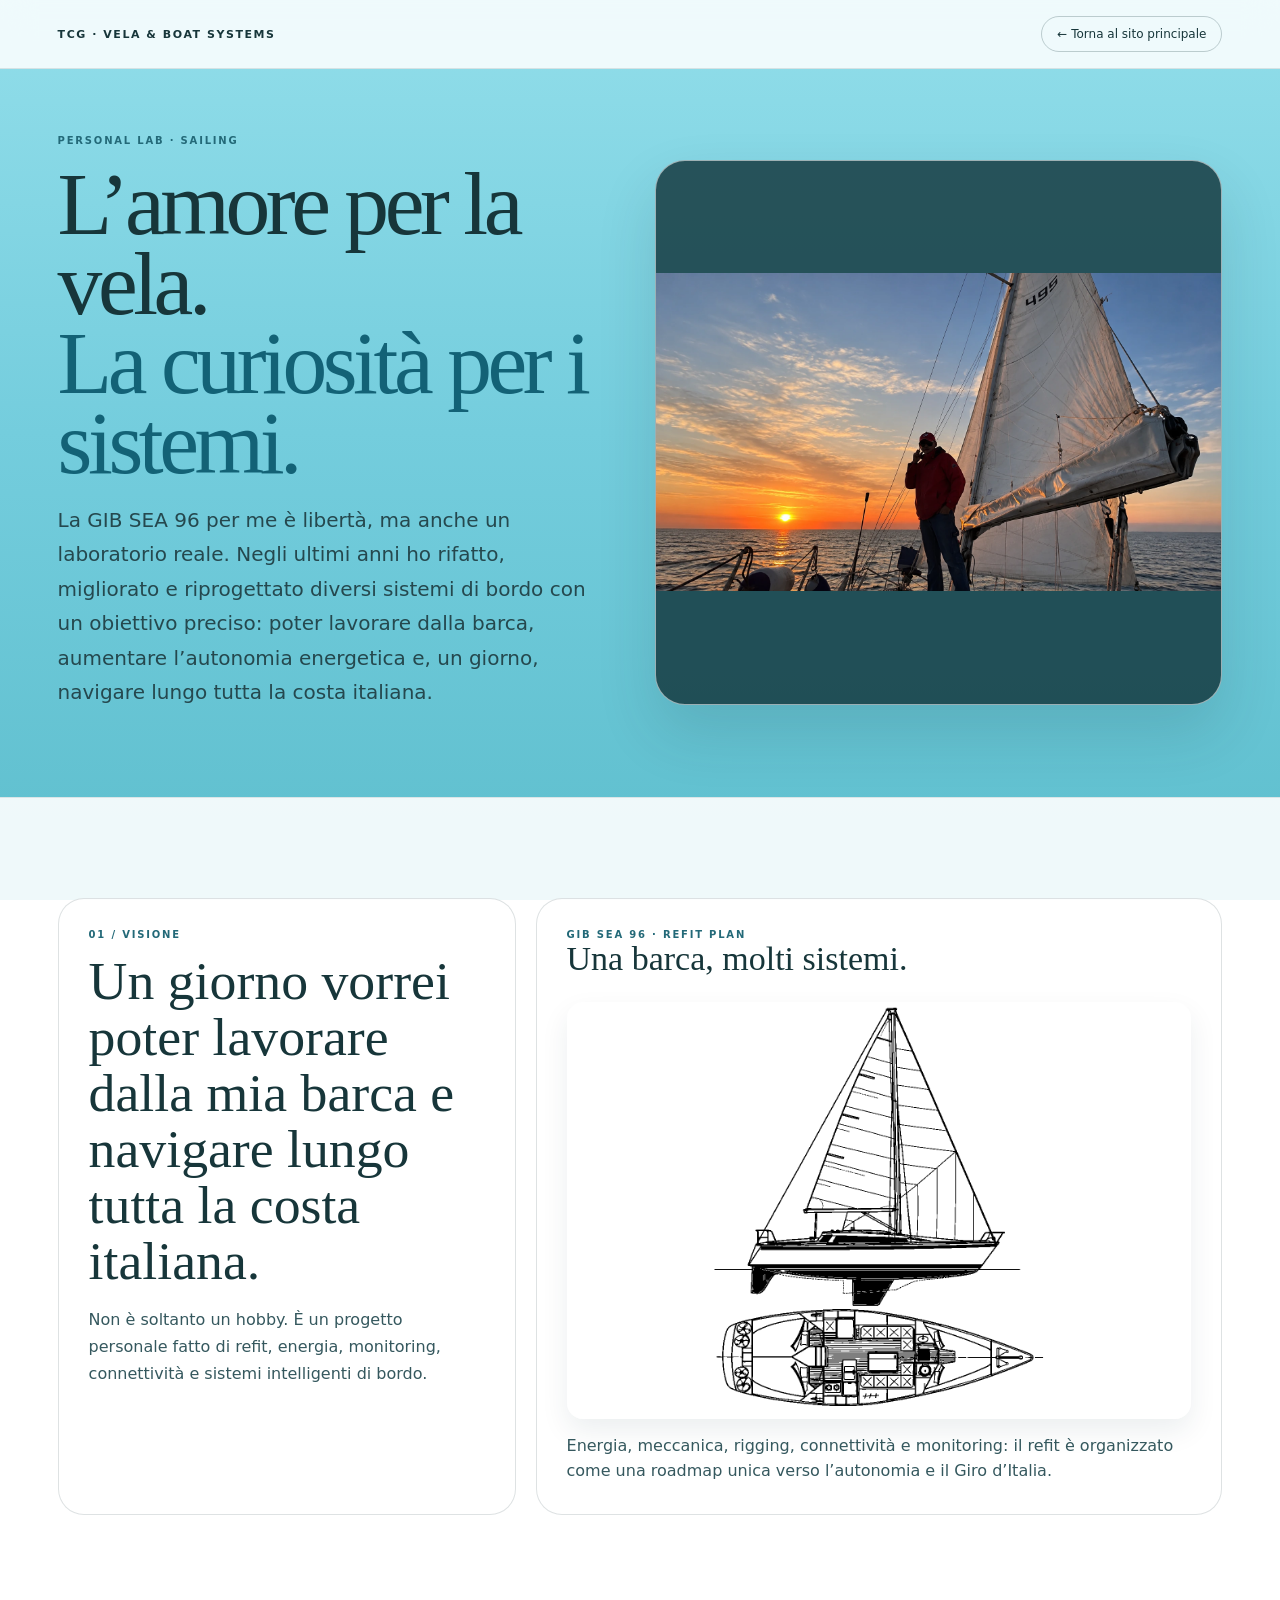
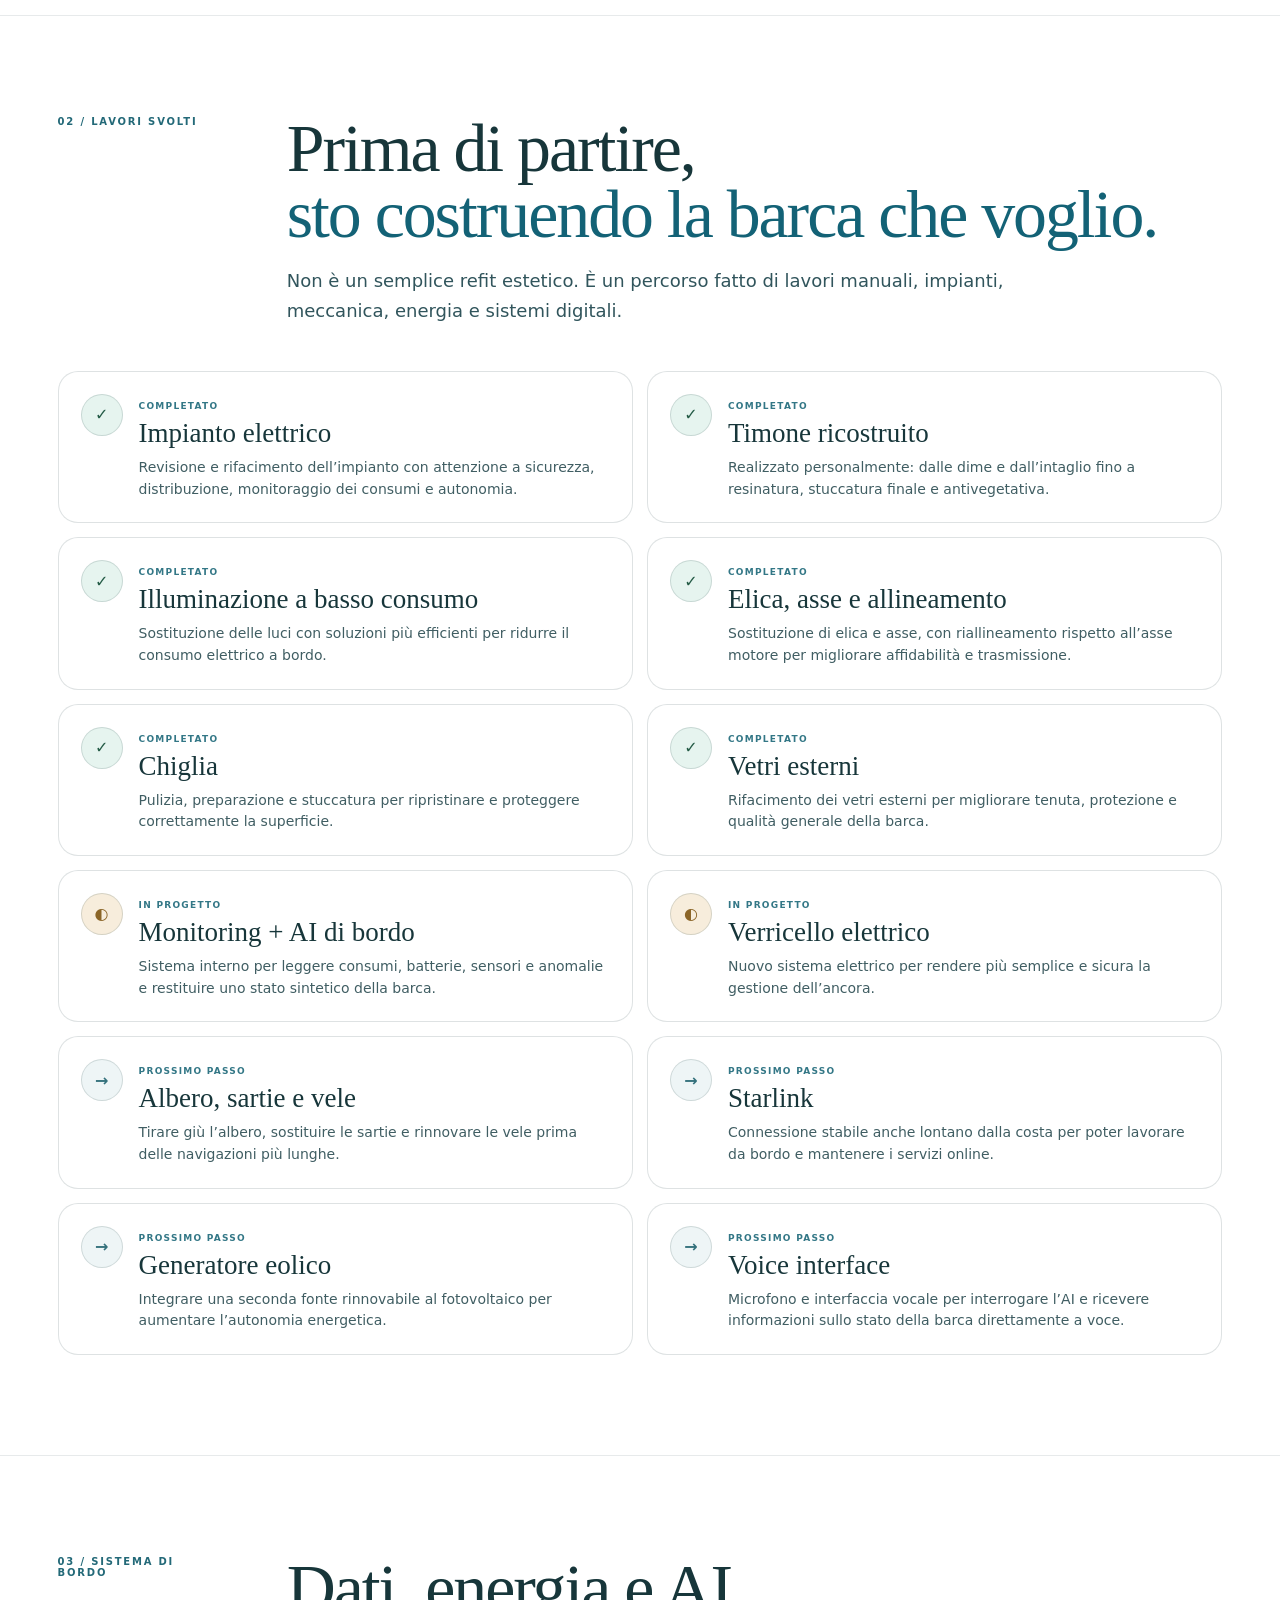
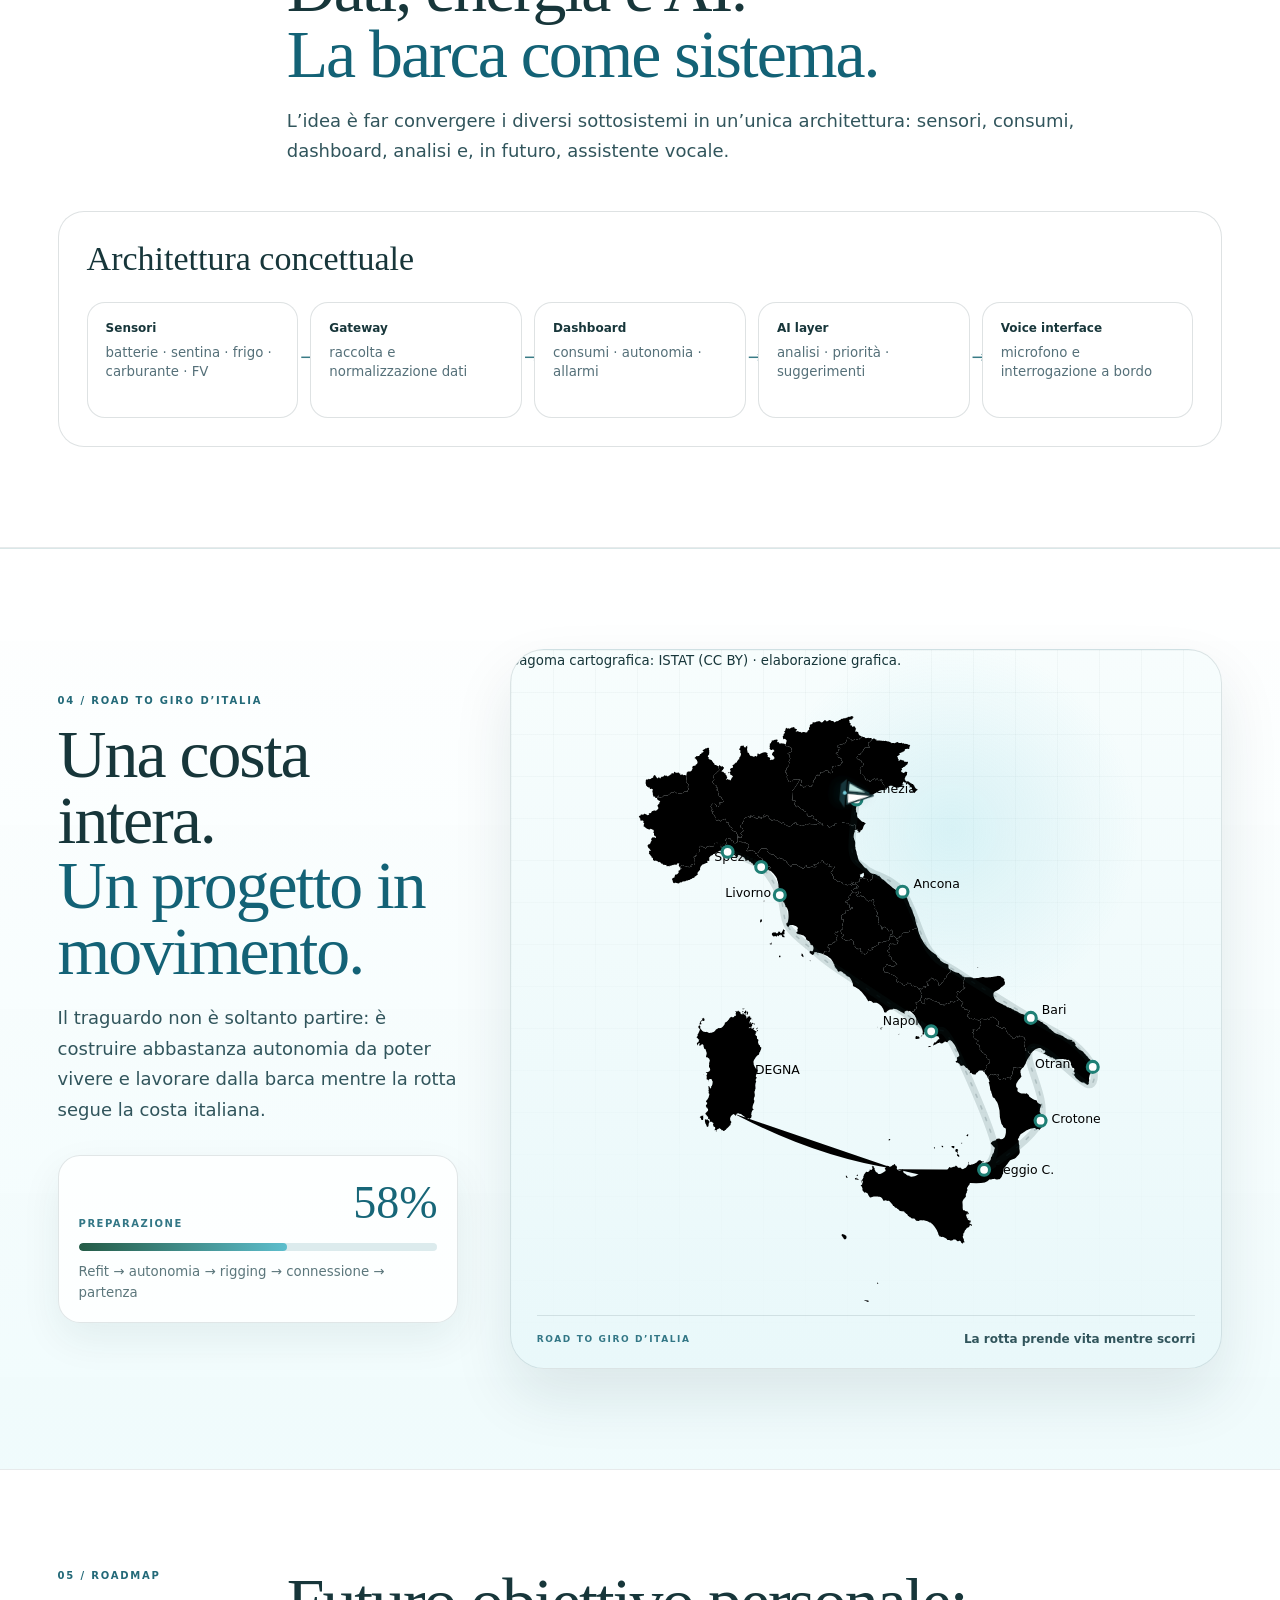
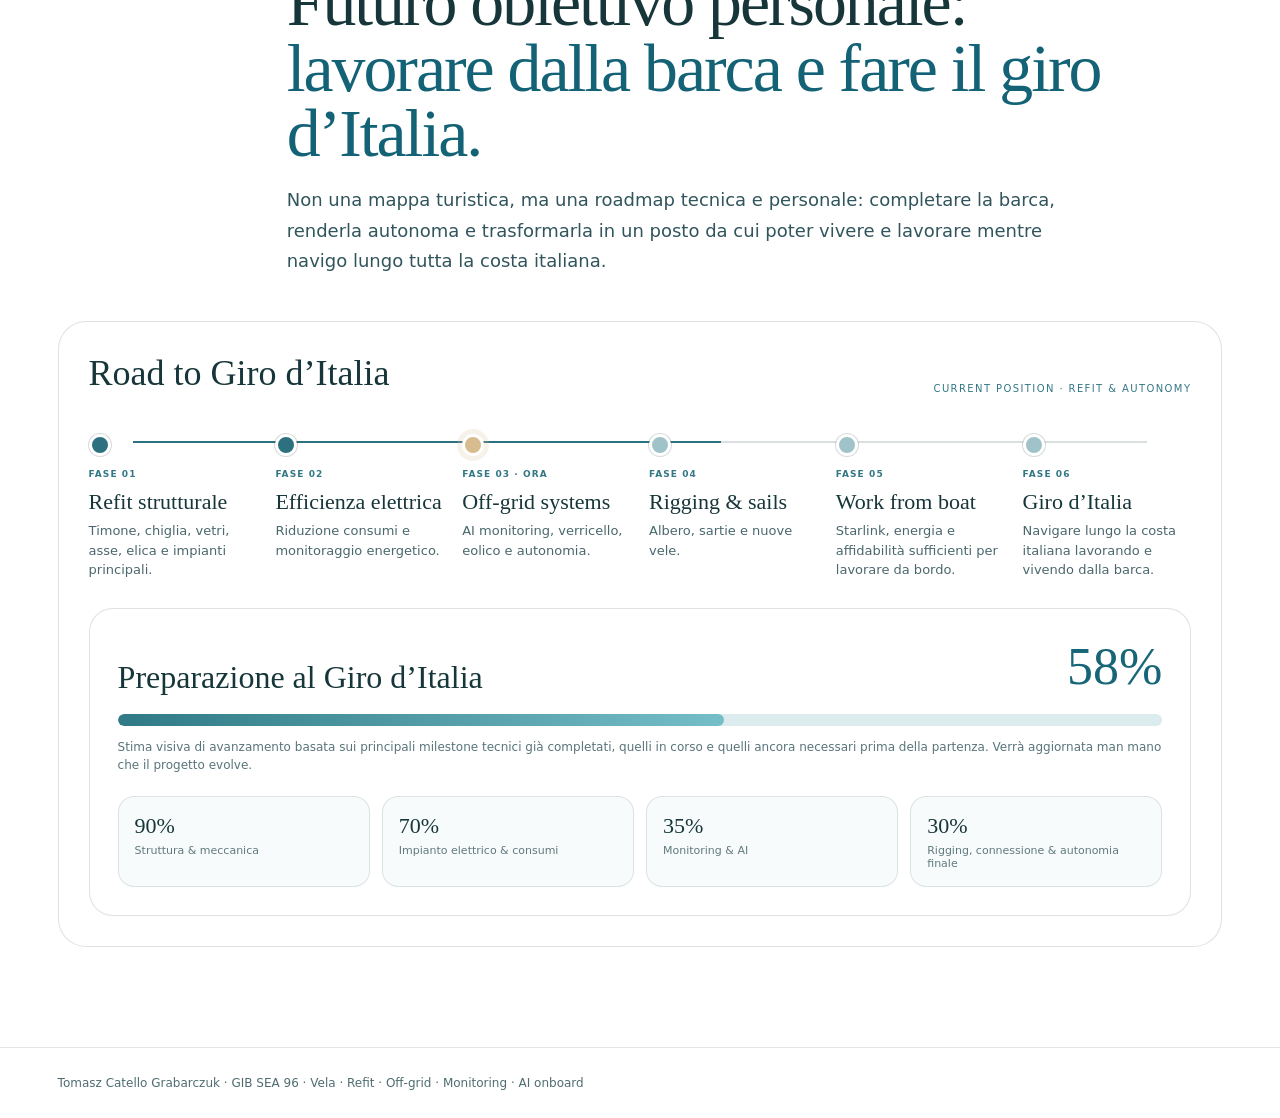
==== commit ec8e8578: "Use accurate Italy geometry for animated sailing route" ====
--- a/vela.html
+++ b/vela.html
@@ -1 +1,20 @@
-<!doctype html><html lang="it"><head><meta charset="utf-8"><meta name="viewport" content="width=device-width,initial-scale=1"><title>Vela & Boat Systems — Tomasz Catello Grabarczuk</title><meta name="description" content="Il progetto personale di Tomasz: refit della GIB SEA 96, autonomia elettrica, monitoring, AI di bordo e Road to Giro d’Italia."><meta name="theme-color" content="#74cddd"><meta property="og:title" content="Vela & Boat Systems — Tomasz Catello Grabarczuk"><meta property="og:description" content="Refit, autonomia elettrica, monitoring e AI di bordo verso l'obiettivo di lavorare dalla barca e navigare lungo la costa italiana."><meta property="og:image" content="/assets/sailing-sunset-hq.webp"><link rel="icon" href="/favicon.svg" type="image/svg+xml"><link rel="stylesheet" href="/vela.css?v=20260918-route1"></head><body><header><a class="brand" href="/">TCG · Vela & Boat Systems</a><a class="back" href="/">← Torna al sito principale</a></header><main><section class="hero"><div><div class="eyebrow">Personal lab · Sailing</div><h1>L’amore per la vela.<br><em>La curiosità per i sistemi.</em></h1><p class="intro">La GIB SEA 96 per me è libertà, ma anche un laboratorio reale. Negli ultimi anni ho rifatto, migliorato e riprogettato diversi sistemi di bordo con un obiettivo preciso: poter lavorare dalla barca, aumentare l’autonomia energetica e, un giorno, navigare lungo tutta la costa italiana.</p></div><div class="hero-media"><img src="/assets/sailing-sunset-hq.webp" alt="Navigazione a vela al tramonto"></div></section><section class="section white"><div class="vision"><article class="vision-card"><div class="eyebrow">01 / Visione</div><blockquote>Un giorno vorrei poter lavorare dalla mia barca e navigare lungo tutta la costa italiana.</blockquote><p>Non è soltanto un hobby. È un progetto personale fatto di refit, energia, monitoring, connettività e sistemi intelligenti di bordo.</p></article><article class="schematic"><div class="eyebrow">GIB SEA 96 · Refit plan</div><h3>Una barca, molti sistemi.</h3><img src="/assets/gib-sea-plan-site.png?v=5" alt="Piano tecnico della GIB SEA 96 con vista laterale e pianta" class="schematic-plan"><p>Energia, meccanica, rigging, connettività e monitoring: il refit è organizzato come una roadmap unica verso l’autonomia e il Giro d’Italia.</p></article></div></section><section class="section"><div class="section-head"><div class="eyebrow">02 / Lavori svolti</div><div><h2 class="section-title">Prima di partire,<br><em>sto costruendo la barca che voglio.</em></h2><p class="lead">Non è un semplice refit estetico. È un percorso fatto di lavori manuali, impianti, meccanica, energia e sistemi digitali.</p></div></div><div class="works"><article class="work"><div class="status done">✓</div><div><small>Completato</small><h3>Impianto elettrico</h3><p>Revisione e rifacimento dell’impianto con attenzione a sicurezza, distribuzione, monitoraggio dei consumi e autonomia.</p></div></article><article class="work"><div class="status done">✓</div><div><small>Completato</small><h3>Timone ricostruito</h3><p>Realizzato personalmente: dalle dime e dall’intaglio fino a resinatura, stuccatura finale e antivegetativa.</p></div></article><article class="work"><div class="status done">✓</div><div><small>Completato</small><h3>Illuminazione a basso consumo</h3><p>Sostituzione delle luci con soluzioni più efficienti per ridurre il consumo elettrico a bordo.</p></div></article><article class="work"><div class="status done">✓</div><div><small>Completato</small><h3>Elica, asse e allineamento</h3><p>Sostituzione di elica e asse, con riallineamento rispetto all’asse motore per migliorare affidabilità e trasmissione.</p></div></article><article class="work"><div class="status done">✓</div><div><small>Completato</small><h3>Chiglia</h3><p>Pulizia, preparazione e stuccatura per ripristinare e proteggere correttamente la superficie.</p></div></article><article class="work"><div class="status done">✓</div><div><small>Completato</small><h3>Vetri esterni</h3><p>Rifacimento dei vetri esterni per migliorare tenuta, protezione e qualità generale della barca.</p></div></article><article class="work"><div class="status wip">◐</div><div><small>In progetto</small><h3>Monitoring + AI di bordo</h3><p>Sistema interno per leggere consumi, batterie, sensori e anomalie e restituire uno stato sintetico della barca.</p></div></article><article class="work"><div class="status wip">◐</div><div><small>In progetto</small><h3>Verricello elettrico</h3><p>Nuovo sistema elettrico per rendere più semplice e sicura la gestione dell’ancora.</p></div></article><article class="work"><div class="status next">→</div><div><small>Prossimo passo</small><h3>Albero, sartie e vele</h3><p>Tirare giù l’albero, sostituire le sartie e rinnovare le vele prima delle navigazioni più lunghe.</p></div></article><article class="work"><div class="status next">→</div><div><small>Prossimo passo</small><h3>Starlink</h3><p>Connessione stabile anche lontano dalla costa per poter lavorare da bordo e mantenere i servizi online.</p></div></article><article class="work"><div class="status next">→</div><div><small>Prossimo passo</small><h3>Generatore eolico</h3><p>Integrare una seconda fonte rinnovabile al fotovoltaico per aumentare l’autonomia energetica.</p></div></article><article class="work"><div class="status next">→</div><div><small>Prossimo passo</small><h3>Voice interface</h3><p>Microfono e interfaccia vocale per interrogare l’AI e ricevere informazioni sullo stato della barca direttamente a voce.</p></div></article></div></section><section class="section white"><div class="section-head"><div class="eyebrow">03 / Sistema di bordo</div><div><h2 class="section-title">Dati, energia e AI.<br><em>La barca come sistema.</em></h2><p class="lead">L’idea è far convergere i diversi sottosistemi in un’unica architettura: sensori, consumi, dashboard, analisi e, in futuro, assistente vocale.</p></div></div><div class="architecture"><h3>Architettura concettuale</h3><div class="nodes"><div class="node"><strong>Sensori</strong><small>batterie · sentina · frigo · carburante · FV</small></div><div class="node"><strong>Gateway</strong><small>raccolta e normalizzazione dati</small></div><div class="node"><strong>Dashboard</strong><small>consumi · autonomia · allarmi</small></div><div class="node"><strong>AI layer</strong><small>analisi · priorità · suggerimenti</small></div><div class="node"><strong>Voice interface</strong><small>microfono e interrogazione a bordo</small></div></div></div></section><section class="section route-section" id="giro"><div class="route-layout"><div class="route-copy"><div class="eyebrow">04 / Road to Giro d’Italia</div><h2 class="section-title">Una costa intera.<br><em>Un progetto in movimento.</em></h2><p class="lead">Il traguardo non è soltanto partire: è costruire abbastanza autonomia da poter vivere e lavorare dalla barca mentre la rotta segue la costa italiana.</p><div class="route-progress-card"><div><span>Preparazione</span><strong>58%</strong></div><div class="route-mini-bar"><i></i></div><small>Refit → autonomia → rigging → connessione → partenza</small></div></div><div class="route-stage" aria-label="Rotta animata del progetto Giro d’Italia"><svg class="route-map" viewBox="0 0 720 860" role="img" aria-label="Rotta nautica stilizzata lungo la costa italiana"><defs><filter id="boatShadow" x="-100%" y="-100%" width="300%" height="300%"><feDropShadow dx="0" dy="7" stdDeviation="7" flood-color="#0d4f58" flood-opacity=".22"/></filter><filter id="routeGlow" x="-30%" y="-30%" width="160%" height="160%"><feGaussianBlur stdDeviation="4" result="b"/><feMerge><feMergeNode in="b"/><feMergeNode in="SourceGraphic"/></feMerge></filter></defs><path class="italy-shape" d="M497 72c35 34 51 86 49 133-2 42 18 76 38 110 29 51 49 94 44 139-4 39-25 61-53 83-24 20-30 54-58 78-35 31-83 43-123 26-31-13-52-37-80-54-38-23-61-53-68-94-7-39 8-77 4-115-5-43-27-76-48-111-24-41-28-79-10-113 17-31 50-49 83-52" /><path class="route-base" d="M525 115C552 180 565 235 565 300C568 360 600 410 610 470C615 520 590 548 555 575C530 595 515 635 470 665C430 690 380 680 345 650C315 625 282 620 255 585C228 550 220 505 230 460C242 410 235 365 218 325C200 280 170 245 172 205C174 165 195 135 225 115"/><path id="routePath" class="route-hit" d="M525 115C552 180 565 235 565 300C568 360 600 410 610 470C615 520 590 548 555 575C530 595 515 635 470 665C430 690 380 680 345 650C315 625 282 620 255 585C228 550 220 505 230 460C242 410 235 365 218 325C200 280 170 245 172 205C174 165 195 135 225 115"/><path id="routeProgress" class="route-progress-line" d="M525 115C552 180 565 235 565 300C568 360 600 410 610 470C615 520 590 548 555 575C530 595 515 635 470 665C430 690 380 680 345 650C315 625 282 620 255 585C228 550 220 505 230 460C242 410 235 365 218 325C200 280 170 245 172 205C174 165 195 135 225 115" filter="url(#routeGlow)"/><g class="route-points"><circle cx="525" cy="115" r="8"/><circle cx="565" cy="300" r="8"/><circle cx="610" cy="470" r="8"/><circle cx="555" cy="575" r="8"/><circle cx="470" cy="665" r="8"/><circle cx="255" cy="585" r="8"/><circle cx="230" cy="460" r="8"/><circle cx="218" cy="325" r="8"/><circle cx="225" cy="115" r="8"/></g><g class="route-labels"><text x="545" y="105">Venezia</text><text x="585" y="290">Ancona</text><text x="625" y="462">Bari</text><text x="574" y="570">Crotone</text><text x="485" y="690">Messina</text><text x="173" y="605">Napoli</text><text x="155" y="470">Livorno</text><text x="150" y="315">La Spezia</text><text x="165" y="95">Genova</text></g><g id="routeBoat" class="route-boat" filter="url(#boatShadow)"><path d="M-18 8L19 8L10 15L-11 15Z" class="boat-hull"/><path d="M0 6V-28L14 5Z" class="boat-sail-main"/><path d="M-2 5V-22L-14 5Z" class="boat-sail-jib"/><circle cx="0" cy="9" r="2.4" class="boat-dot"/></g></svg><div class="route-stage-meta"><span>ROAD TO GIRO D’ITALIA</span><strong>Scroll-driven route</strong></div></div></div></section><section class="section"><div class="section-head"><div class="eyebrow">05 / Roadmap</div><div><h2 class="section-title">Futuro obiettivo personale:<br><em>lavorare dalla barca e fare il giro d’Italia.</em></h2><p class="lead">Non una mappa turistica, ma una roadmap tecnica e personale: completare la barca, renderla autonoma e trasformarla in un posto da cui poter vivere e lavorare mentre navigo lungo tutta la costa italiana.</p></div></div><div class="roadmap"><div class="roadmap-top"><h3>Road to Giro d’Italia</h3><span>Current position · refit & autonomy</span></div><div class="steps"><div class="step"><small>Fase 01</small><h4>Refit strutturale</h4><p>Timone, chiglia, vetri, asse, elica e impianti principali.</p></div><div class="step"><small>Fase 02</small><h4>Efficienza elettrica</h4><p>Riduzione consumi e monitoraggio energetico.</p></div><div class="step current"><small>Fase 03 · Ora</small><h4>Off-grid systems</h4><p>AI monitoring, verricello, eolico e autonomia.</p></div><div class="step future"><small>Fase 04</small><h4>Rigging & sails</h4><p>Albero, sartie e nuove vele.</p></div><div class="step future"><small>Fase 05</small><h4>Work from boat</h4><p>Starlink, energia e affidabilità sufficienti per lavorare da bordo.</p></div><div class="step future"><small>Fase 06</small><h4>Giro d’Italia</h4><p>Navigare lungo la costa italiana lavorando e vivendo dalla barca.</p></div></div><div class="progress"><div class="progress-head"><h3>Preparazione al Giro d’Italia</h3><div class="value">58%</div></div><div class="bar"><div class="fill"></div></div><div class="progress-note">Stima visiva di avanzamento basata sui principali milestone tecnici già completati, quelli in corso e quelli ancora necessari prima della partenza. Verrà aggiornata man mano che il progetto evolve.</div><div class="metrics"><div class="metric"><strong>90%</strong><span>Struttura & meccanica</span></div><div class="metric"><strong>70%</strong><span>Impianto elettrico & consumi</span></div><div class="metric"><strong>35%</strong><span>Monitoring & AI</span></div><div class="metric"><strong>30%</strong><span>Rigging, connessione & autonomia finale</span></div></div></div></div></section></main><footer>Tomasz Catello Grabarczuk · GIB SEA 96 · Vela · Refit · Off-grid · Monitoring · AI onboard</footer><script src="/vela-route.js?v=1" defer></script></body></html>+<!doctype html><html lang="it"><head><meta charset="utf-8"><meta name="viewport" content="width=device-width,initial-scale=1"><title>Vela & Boat Systems — Tomasz Catello Grabarczuk</title><meta name="description" content="Il progetto personale di Tomasz: refit della GIB SEA 96, autonomia elettrica, monitoring, AI di bordo e Road to Giro d’Italia."><meta name="theme-color" content="#74cddd"><meta property="og:title" content="Vela & Boat Systems — Tomasz Catello Grabarczuk"><meta property="og:description" content="Refit, autonomia elettrica, monitoring e AI di bordo verso l'obiettivo di lavorare dalla barca e navigare lungo la costa italiana."><meta property="og:image" content="/assets/sailing-sunset-hq.webp"><link rel="icon" href="/favicon.svg" type="image/svg+xml"><link rel="stylesheet" href="/vela.css?v=20260918-italy2"></head><body><header><a class="brand" href="/">TCG · Vela & Boat Systems</a><a class="back" href="/">← Torna al sito principale</a></header><main><section class="hero"><div><div class="eyebrow">Personal lab · Sailing</div><h1>L’amore per la vela.<br><em>La curiosità per i sistemi.</em></h1><p class="intro">La GIB SEA 96 per me è libertà, ma anche un laboratorio reale. Negli ultimi anni ho rifatto, migliorato e riprogettato diversi sistemi di bordo con un obiettivo preciso: poter lavorare dalla barca, aumentare l’autonomia energetica e, un giorno, navigare lungo tutta la costa italiana.</p></div><div class="hero-media"><img src="/assets/sailing-sunset-hq.webp" alt="Navigazione a vela al tramonto"></div></section><section class="section white"><div class="vision"><article class="vision-card"><div class="eyebrow">01 / Visione</div><blockquote>Un giorno vorrei poter lavorare dalla mia barca e navigare lungo tutta la costa italiana.</blockquote><p>Non è soltanto un hobby. È un progetto personale fatto di refit, energia, monitoring, connettività e sistemi intelligenti di bordo.</p></article><article class="schematic"><div class="eyebrow">GIB SEA 96 · Refit plan</div><h3>Una barca, molti sistemi.</h3><img src="/assets/gib-sea-plan-site.png?v=5" alt="Piano tecnico della GIB SEA 96 con vista laterale e pianta" class="schematic-plan"><p>Energia, meccanica, rigging, connettività e monitoring: il refit è organizzato come una roadmap unica verso l’autonomia e il Giro d’Italia.</p></article></div></section><section class="section"><div class="section-head"><div class="eyebrow">02 / Lavori svolti</div><div><h2 class="section-title">Prima di partire,<br><em>sto costruendo la barca che voglio.</em></h2><p class="lead">Non è un semplice refit estetico. È un percorso fatto di lavori manuali, impianti, meccanica, energia e sistemi digitali.</p></div></div><div class="works"><article class="work"><div class="status done">✓</div><div><small>Completato</small><h3>Impianto elettrico</h3><p>Revisione e rifacimento dell’impianto con attenzione a sicurezza, distribuzione, monitoraggio dei consumi e autonomia.</p></div></article><article class="work"><div class="status done">✓</div><div><small>Completato</small><h3>Timone ricostruito</h3><p>Realizzato personalmente: dalle dime e dall’intaglio fino a resinatura, stuccatura finale e antivegetativa.</p></div></article><article class="work"><div class="status done">✓</div><div><small>Completato</small><h3>Illuminazione a basso consumo</h3><p>Sostituzione delle luci con soluzioni più efficienti per ridurre il consumo elettrico a bordo.</p></div></article><article class="work"><div class="status done">✓</div><div><small>Completato</small><h3>Elica, asse e allineamento</h3><p>Sostituzione di elica e asse, con riallineamento rispetto all’asse motore per migliorare affidabilità e trasmissione.</p></div></article><article class="work"><div class="status done">✓</div><div><small>Completato</small><h3>Chiglia</h3><p>Pulizia, preparazione e stuccatura per ripristinare e proteggere correttamente la superficie.</p></div></article><article class="work"><div class="status done">✓</div><div><small>Completato</small><h3>Vetri esterni</h3><p>Rifacimento dei vetri esterni per migliorare tenuta, protezione e qualità generale della barca.</p></div></article><article class="work"><div class="status wip">◐</div><div><small>In progetto</small><h3>Monitoring + AI di bordo</h3><p>Sistema interno per leggere consumi, batterie, sensori e anomalie e restituire uno stato sintetico della barca.</p></div></article><article class="work"><div class="status wip">◐</div><div><small>In progetto</small><h3>Verricello elettrico</h3><p>Nuovo sistema elettrico per rendere più semplice e sicura la gestione dell’ancora.</p></div></article><article class="work"><div class="status next">→</div><div><small>Prossimo passo</small><h3>Albero, sartie e vele</h3><p>Tirare giù l’albero, sostituire le sartie e rinnovare le vele prima delle navigazioni più lunghe.</p></div></article><article class="work"><div class="status next">→</div><div><small>Prossimo passo</small><h3>Starlink</h3><p>Connessione stabile anche lontano dalla costa per poter lavorare da bordo e mantenere i servizi online.</p></div></article><article class="work"><div class="status next">→</div><div><small>Prossimo passo</small><h3>Generatore eolico</h3><p>Integrare una seconda fonte rinnovabile al fotovoltaico per aumentare l’autonomia energetica.</p></div></article><article class="work"><div class="status next">→</div><div><small>Prossimo passo</small><h3>Voice interface</h3><p>Microfono e interfaccia vocale per interrogare l’AI e ricevere informazioni sullo stato della barca direttamente a voce.</p></div></article></div></section><section class="section white"><div class="section-head"><div class="eyebrow">03 / Sistema di bordo</div><div><h2 class="section-title">Dati, energia e AI.<br><em>La barca come sistema.</em></h2><p class="lead">L’idea è far convergere i diversi sottosistemi in un’unica architettura: sensori, consumi, dashboard, analisi e, in futuro, assistente vocale.</p></div></div><div class="architecture"><h3>Architettura concettuale</h3><div class="nodes"><div class="node"><strong>Sensori</strong><small>batterie · sentina · frigo · carburante · FV</small></div><div class="node"><strong>Gateway</strong><small>raccolta e normalizzazione dati</small></div><div class="node"><strong>Dashboard</strong><small>consumi · autonomia · allarmi</small></div><div class="node"><strong>AI layer</strong><small>analisi · priorità · suggerimenti</small></div><div class="node"><strong>Voice interface</strong><small>microfono e interrogazione a bordo</small></div></div></div></section><section class="section route-section" id="giro"><div class="route-layout"><div class="route-copy"><div class="eyebrow">04 / Road to Giro d’Italia</div><h2 class="section-title">Una costa intera.<br><em>Un progetto in movimento.</em></h2><p class="lead">Il traguardo non è soltanto partire: è costruire abbastanza autonomia da poter vivere e lavorare dalla barca mentre la rotta segue la costa italiana.</p><div class="route-progress-card"><div><span>Preparazione</span><strong>58%</strong></div><div class="route-mini-bar"><i></i></div><small>Refit → autonomia → rigging → connessione → partenza</small></div></div><div class="route-stage" aria-label="Rotta animata del progetto Giro d’Italia"><svg class="route-map" viewBox="0 0 720 860" role="img" aria-label="Sagoma reale dell’Italia con rotta nautica animata">
+<defs>
+  <filter id="boatShadow" x="-100%" y="-100%" width="300%" height="300%"><feDropShadow dx="0" dy="7" stdDeviation="7" flood-color="#0d4f58" flood-opacity=".22"/></filter>
+  <filter id="routeGlow" x="-30%" y="-30%" width="160%" height="160%"><feGaussianBlur stdDeviation="3.2" result="b"/><feMerge><feMergeNode in="b"/><feMergeNode in="SourceGraphic"/></feMerge></filter>
+</defs>
+<g class="italy-real"><path class="italy-region" d="M93.0 171.5L92.2 170.1L92.1 169.6L91.7 168.9L91.7 168.4L92.5 168.4L92.8 168.1L92.9 168.0L92.8 167.5L92.9 167.1L93.1 166.8L93.9 166.5L94.4 166.2L94.2 166.0L94.1 165.4L94.3 164.9L95.1 164.2L95.0 164.0L95.4 163.5L95.3 163.2L94.6 162.9L93.9 162.5L93.8 162.3L92.8 161.9L92.2 161.6L91.9 161.3L91.7 160.6L91.3 160.2L91.2 159.7L91.4 159.3L91.7 159.1L91.9 158.7L91.9 158.0L92.2 157.4L92.3 156.8L92.6 156.4L93.1 156.1L93.3 156.8L93.3 157.3L93.0 157.7L93.2 158.4L93.6 158.6L93.7 158.3L94.0 158.1L94.5 158.2L96.1 158.4L96.5 158.9L97.2 159.1L97.5 158.8L97.8 158.3L98.5 157.6L99.2 157.3L99.5 156.2L100.0 156.3L101.2 156.1L102.2 156.3L102.7 155.9L103.5 155.8L103.9 155.5L104.3 155.7L104.5 156.1L104.8 156.1L105.1 155.9L105.7 155.4L105.7 155.2L106.5 154.9L107.0 154.2L107.3 154.1L108.3 153.6L108.4 153.2L109.1 152.3L109.3 152.2L110.3 151.8L111.1 151.9L111.8 152.2L112.5 152.2L113.0 151.6L113.7 151.3L114.2 151.3L114.6 151.5L114.9 151.9L115.1 151.8L115.7 152.1L116.0 152.4L116.2 153.1L117.4 152.6L117.9 152.7L118.7 153.2L119.5 153.8L120.1 153.5L120.8 153.6L121.5 153.4L121.8 153.4L122.2 153.9L122.3 153.9L122.5 153.8L122.9 153.4L123.5 153.0L124.0 152.8L125.0 152.3L125.4 151.8L125.4 151.6L125.6 151.6L126.4 151.1L127.1 150.9L127.6 150.9L128.0 150.6L128.6 150.9L128.8 150.9L129.4 150.7L129.9 150.8L130.3 151.4L130.5 151.3L130.3 150.7L130.4 150.3L130.3 150.0L130.4 149.9L131.3 148.6L132.0 148.4L132.3 148.4L132.4 147.9L132.0 147.6L131.8 147.1L131.5 146.8L131.6 146.4L131.1 146.1L131.0 145.5L130.7 145.4L130.8 144.8L131.1 144.2L131.5 144.1L131.7 143.8L132.0 143.3L132.3 142.7L131.8 142.0L131.9 141.5L131.3 141.4L130.5 141.0L129.8 140.3L129.6 139.7L129.0 138.9L128.7 138.4L128.8 137.6L128.6 136.5L129.2 136.1L129.1 135.5L128.7 135.2L128.8 134.7L129.2 134.2L129.3 133.7L129.0 133.3L128.7 131.7L128.7 130.8L128.7 130.2L129.4 129.5L128.9 128.8L129.0 128.2L129.4 127.7L129.5 127.2L129.4 126.5L130.2 126.0L130.8 125.2L131.6 125.0L133.2 125.0L134.5 124.9L134.8 125.0L135.3 124.3L135.7 124.0L136.0 124.0L136.1 122.9L136.1 122.7L136.5 122.3L136.9 122.1L137.0 121.7L136.5 120.4L136.5 120.0L136.9 119.2L137.0 118.5L137.2 118.3L137.7 118.2L138.9 117.9L139.5 117.9L140.7 117.5L140.9 117.2L141.1 116.3L141.6 116.0L142.5 115.9L142.8 115.6L143.0 115.2L142.7 114.4L142.8 114.1L143.5 113.3L143.5 113.0L143.2 112.6L142.9 112.0L142.2 110.1L141.5 109.9L141.2 109.4L140.7 108.6L139.7 108.3L139.4 107.9L141.2 106.2L141.4 105.8L142.2 105.2L142.7 105.3L143.4 105.6L144.3 105.4L145.0 105.2L145.4 105.0L145.8 104.5L146.5 103.1L146.9 102.8L147.7 102.6L148.1 102.4L148.4 101.9L148.2 101.4L148.3 101.2L148.8 101.0L149.4 101.1L149.7 100.8L150.9 100.1L151.1 99.7L150.8 99.5L151.0 99.0L150.7 98.7L149.8 98.5L149.7 98.3L150.5 97.2L150.8 97.3L151.2 97.2L152.1 96.7L153.3 95.5L153.8 95.4L154.1 95.5L154.6 95.5L155.3 95.1L156.9 94.7L157.5 94.8L158.3 95.9L158.0 96.4L157.9 97.2L158.0 97.6L158.4 98.1L158.4 98.9L158.2 99.9L158.4 101.1L158.1 101.9L158.3 103.1L157.8 103.8L157.2 104.1L157.1 104.3L157.0 105.0L156.4 105.4L156.7 106.1L157.5 107.0L157.8 107.7L157.4 107.8L157.1 108.3L157.2 108.6L158.2 108.9L158.4 109.6L158.7 109.8L159.3 109.8L161.6 110.7L161.8 111.5L162.0 112.0L162.2 112.1L162.5 112.3L163.3 113.2L163.5 114.1L164.8 114.7L164.8 115.1L164.5 115.3L164.6 115.6L165.3 116.2L165.4 116.7L165.5 116.9L167.2 116.8L167.8 117.5L168.8 117.8L169.2 118.2L170.0 118.3L170.5 118.4L170.2 118.9L170.1 119.5L170.5 120.5L170.8 122.0L171.1 122.5L171.2 123.0L171.1 123.6L170.5 124.2L170.4 124.3L169.8 124.8L169.3 125.2L168.9 125.6L167.5 127.0L165.7 128.8L165.3 129.2L164.6 129.8L163.5 131.2L163.4 131.8L164.2 133.8L164.5 134.3L164.6 134.8L164.6 135.2L164.6 135.6L164.6 135.9L164.3 136.5L163.9 136.9L163.1 137.3L162.6 137.9L162.5 138.5L162.7 139.4L163.9 140.9L164.0 141.0L164.6 142.3L165.0 142.5L166.6 142.7L166.8 142.7L167.3 143.0L167.5 143.4L167.5 143.7L167.2 144.6L166.9 145.1L166.9 145.2L166.9 145.7L167.5 145.9L168.0 145.9L168.6 145.7L168.9 145.8L168.8 146.3L168.4 146.4L168.3 146.7L168.5 147.0L168.8 147.4L169.2 148.1L169.1 148.5L168.7 148.5L168.4 148.1L167.9 148.0L167.9 148.5L168.1 148.7L168.0 149.2L168.1 149.4L168.7 149.3L169.0 149.5L169.5 150.1L169.4 150.5L169.9 150.7L170.0 151.1L169.9 151.6L169.5 151.9L169.5 152.2L170.1 152.8L170.1 153.4L170.1 153.6L170.3 154.5L170.7 155.2L170.5 155.4L170.4 155.9L170.9 156.7L171.2 157.0L171.7 157.3L172.6 157.3L173.2 158.1L173.7 158.2L174.1 158.1L174.1 158.2L174.3 159.1L174.1 159.5L174.2 159.7L174.3 159.8L174.7 160.1L175.1 160.6L175.2 161.6L175.6 161.4L175.9 161.4L175.9 162.4L176.1 162.7L176.8 163.7L176.8 164.1L176.3 164.2L175.8 164.2L175.2 164.4L175.3 164.8L174.8 165.0L174.4 165.0L173.2 164.5L172.8 164.8L172.9 165.2L171.3 165.3L170.7 165.1L170.8 165.3L170.8 165.6L171.4 166.0L172.1 166.6L172.5 166.5L172.8 166.5L172.5 167.3L172.0 167.6L171.9 168.1L171.0 167.8L171.1 168.1L170.9 168.7L170.5 170.1L169.3 170.6L169.2 170.6L168.1 170.7L168.0 170.2L167.8 169.9L167.8 169.2L167.6 168.5L166.4 167.7L166.5 167.2L166.1 166.8L165.5 166.6L164.8 167.0L164.4 166.8L163.4 167.0L162.8 166.7L162.6 166.2L162.5 166.5L162.0 167.1L161.3 167.4L161.6 168.1L161.8 169.0L161.6 169.0L161.0 169.4L160.6 169.3L160.3 169.7L159.9 170.7L160.5 170.7L160.9 171.0L160.6 171.4L160.6 171.8L161.1 171.8L161.1 171.5L161.7 171.6L161.7 172.0L161.6 172.4L161.7 172.6L161.6 172.8L162.0 173.0L162.1 173.2L161.7 173.6L161.5 173.2L161.1 173.1L161.0 173.4L161.3 173.7L162.2 173.9L162.6 173.8L162.7 174.1L162.1 174.1L161.4 174.2L162.0 174.3L162.0 174.7L161.5 174.7L161.2 174.9L161.2 175.4L161.6 175.6L162.2 176.1L162.3 176.4L161.2 176.8L161.4 177.1L162.5 176.9L162.5 176.6L162.7 176.3L163.5 176.3L163.9 176.5L163.0 177.0L162.1 177.9L162.1 178.4L162.3 178.7L162.7 179.0L162.7 179.4L163.7 179.7L164.1 180.0L164.4 181.0L164.6 181.1L165.4 181.3L165.5 181.6L165.3 182.0L165.3 182.6L165.5 183.0L166.0 183.2L166.0 183.7L166.7 184.2L166.8 184.6L167.1 184.7L166.7 185.3L167.0 185.5L167.1 185.7L167.1 185.9L166.9 186.7L166.6 187.0L167.0 187.3L167.4 187.4L167.7 187.7L167.4 188.1L167.8 188.4L168.4 187.8L168.9 187.8L169.5 188.1L169.8 187.9L169.8 187.6L170.2 187.1L170.2 187.1L170.5 187.2L170.8 187.9L171.2 188.1L171.9 188.1L172.3 188.3L172.4 188.6L173.1 189.2L173.5 189.1L173.6 188.8L173.6 188.2L173.8 188.1L174.2 188.3L174.6 188.2L174.8 187.9L174.4 187.5L174.7 187.3L175.2 187.4L175.8 187.0L175.9 186.8L176.6 186.7L176.7 186.5L177.7 186.3L177.8 186.4L178.7 185.7L179.0 185.8L178.7 186.1L179.2 186.3L179.6 186.8L179.4 187.0L179.7 187.2L179.8 187.9L179.8 188.4L179.7 189.1L180.4 190.4L180.9 190.8L181.7 190.6L182.1 190.4L182.6 190.4L182.7 190.7L183.4 191.7L183.4 192.4L183.1 192.9L183.0 193.3L183.4 193.5L184.4 194.9L184.6 195.6L184.9 195.9L185.4 196.0L185.6 196.3L186.0 196.8L186.9 196.9L187.2 196.8L187.5 197.7L187.9 198.3L187.9 198.7L187.2 199.2L186.9 199.3L187.0 199.6L187.7 200.4L187.7 200.6L188.0 200.6L188.2 201.1L188.1 201.4L188.5 201.6L188.9 201.5L189.2 201.3L189.8 201.9L190.2 202.1L190.7 202.2L191.7 202.0L192.2 201.6L192.4 201.6L192.3 202.2L192.6 202.6L193.0 202.8L193.0 203.6L192.9 203.9L192.9 204.4L194.0 205.4L195.0 205.7L195.0 206.1L194.9 206.8L194.5 207.6L194.7 208.7L194.6 209.1L194.4 210.0L194.3 210.0L194.3 210.5L194.4 210.9L194.6 211.6L194.5 212.1L194.2 212.3L194.4 213.9L194.3 214.5L194.5 214.7L194.6 215.5L194.5 215.8L194.3 216.0L193.5 216.1L192.8 216.6L192.0 217.2L191.7 217.2L191.1 217.2L190.5 216.8L189.9 216.7L189.5 215.9L189.6 215.1L189.6 214.9L188.7 214.5L188.1 214.0L187.4 214.1L186.8 214.6L186.4 212.9L186.1 212.8L186.1 212.5L185.7 212.2L185.5 211.6L185.2 211.2L184.5 211.2L184.2 211.5L183.8 211.4L183.2 211.5L183.0 211.3L182.8 210.9L182.5 210.6L181.1 210.6L180.9 210.7L180.6 211.5L180.0 212.5L179.3 212.8L178.8 213.0L178.8 213.4L179.2 213.9L179.7 214.1L179.9 214.5L179.9 215.4L180.0 215.8L180.2 216.8L180.5 217.4L180.7 217.7L180.5 218.1L179.9 218.4L179.3 218.4L179.2 218.8L179.2 218.8L178.8 218.6L178.1 217.8L177.8 218.1L177.1 218.1L176.8 218.0L176.0 218.0L175.8 218.8L176.1 219.3L175.9 219.5L175.0 219.8L174.6 220.1L174.4 220.6L174.6 222.0L174.3 222.2L174.1 222.3L174.1 222.7L173.3 222.7L173.2 222.7L173.3 221.5L173.0 220.3L172.8 220.1L172.4 220.4L172.2 220.3L172.5 220.0L172.6 219.7L172.3 219.1L171.7 218.7L171.7 218.4L171.3 217.4L170.8 216.9L170.5 216.8L169.9 216.8L169.3 216.7L168.9 217.1L168.2 216.7L167.9 216.9L167.1 216.7L166.8 216.9L166.5 216.8L166.0 216.4L165.9 216.6L165.7 217.1L165.4 217.5L164.9 217.6L164.8 218.2L165.5 219.1L165.2 219.6L164.7 219.6L164.3 220.0L164.2 220.5L163.5 220.6L163.7 221.4L163.1 221.6L162.9 221.8L162.3 221.7L162.1 221.2L161.8 221.2L160.7 221.4L159.1 221.3L158.5 220.6L157.9 221.0L157.7 221.4L157.5 222.2L157.1 221.8L156.5 221.9L156.1 221.3L155.8 221.2L155.2 221.6L155.0 221.9L155.1 222.5L154.7 222.7L154.6 223.0L154.8 223.3L154.6 223.5L154.3 223.5L153.8 223.7L153.7 224.0L153.0 224.3L152.6 223.0L151.9 222.8L151.2 222.8L150.9 222.3L150.4 221.8L149.6 221.8L149.0 221.6L148.7 221.4L148.3 220.8L147.8 220.2L147.3 220.7L146.4 221.1L146.1 222.0L146.0 222.3L146.4 223.0L146.1 223.2L145.3 223.4L145.1 224.1L145.1 224.4L145.7 224.9L145.6 225.4L146.3 226.4L146.2 226.8L145.9 227.0L145.6 227.5L145.5 228.2L144.9 228.5L144.6 228.8L144.3 228.6L143.8 228.9L143.4 229.4L142.7 229.5L142.8 230.1L142.3 230.4L142.4 230.6L142.7 231.4L142.5 232.0L142.2 232.2L142.0 232.9L141.5 232.9L140.9 232.8L140.7 232.9L140.6 233.2L140.8 234.0L140.6 234.3L140.4 234.9L139.6 234.6L139.4 234.3L139.1 234.1L138.9 234.2L138.4 235.0L138.5 235.8L139.0 235.7L139.4 236.1L139.5 236.4L139.9 236.6L139.7 237.1L139.4 237.4L139.0 237.7L138.5 238.0L139.4 238.8L139.2 239.3L138.8 239.7L138.6 240.4L139.1 241.1L139.7 241.3L140.1 241.7L139.9 242.3L140.0 242.5L139.9 243.2L139.6 243.4L139.1 244.4L139.1 244.7L138.7 245.1L138.0 245.2L137.5 245.2L136.8 244.5L135.9 244.4L134.9 245.1L134.4 245.5L134.4 245.8L135.0 245.9L135.0 246.2L135.6 246.3L136.0 246.7L135.6 247.0L136.2 247.3L135.9 247.7L135.6 247.7L134.9 247.4L134.0 247.1L133.7 247.3L133.3 247.7L132.6 248.0L132.2 247.9L131.8 247.3L130.6 247.5L129.7 247.7L129.4 247.1L128.6 246.8L127.7 246.7L127.5 246.7L126.3 246.5L124.4 245.5L123.8 245.3L122.9 245.7L122.5 246.2L122.1 246.2L121.8 246.6L121.8 247.0L121.6 247.7L122.3 249.1L123.4 248.9L123.1 249.3L122.5 249.5L121.8 250.5L121.4 250.5L121.3 249.7L121.6 249.1L121.3 248.7L120.5 248.0L120.2 247.4L119.3 246.6L119.1 246.0L119.6 244.9L119.2 244.5L119.3 244.1L119.8 243.6L119.9 243.2L119.4 243.0L119.2 243.1L118.0 242.9L117.5 243.0L117.4 243.2L117.1 244.1L116.7 244.8L115.8 244.6L115.3 244.7L114.1 244.4L114.0 244.6L113.6 244.9L112.8 245.0L112.6 244.9L111.9 245.5L111.6 245.5L111.2 245.1L111.0 245.1L110.8 245.2L110.1 245.8L109.7 245.8L108.8 246.2L107.3 246.0L107.2 247.0L107.0 247.1L105.8 246.5L105.3 246.4L104.3 246.9L103.7 246.8L103.3 245.7L103.2 245.1L103.0 245.0L102.5 245.1L101.8 245.1L101.5 244.9L101.3 245.1L100.6 245.0L100.0 245.3L98.6 244.3L98.3 243.8L98.2 243.3L97.9 243.2L97.5 243.5L97.0 243.4L96.4 242.6L95.8 242.3L95.6 241.6L95.0 241.6L94.2 241.0L93.5 241.5L93.1 241.3L92.1 240.5L91.3 240.2L90.8 240.0L90.5 239.6L89.7 239.3L89.1 239.6L87.9 239.9L87.7 239.4L87.0 239.3L86.3 238.7L86.1 238.2L86.0 236.4L86.1 236.3L85.4 235.9L84.8 235.7L84.2 235.1L84.3 234.6L84.0 233.8L83.6 233.6L82.7 232.8L82.3 231.6L81.9 231.3L80.8 231.0L80.7 230.9L81.2 230.1L81.2 228.7L81.2 228.3L81.0 227.5L81.1 227.2L82.0 227.0L82.5 227.0L83.2 226.6L83.6 226.7L83.8 226.6L83.0 225.9L82.2 225.4L82.0 225.1L81.7 224.3L81.3 223.9L80.9 223.8L80.2 223.2L80.1 222.7L79.8 222.4L79.4 221.5L79.1 220.2L79.3 219.8L79.7 219.6L80.5 218.5L81.6 218.4L82.2 218.0L82.0 217.6L83.0 217.3L83.0 216.5L83.1 215.7L83.9 214.7L83.9 214.3L84.1 214.1L84.7 214.3L84.8 213.9L84.1 213.3L83.7 212.2L83.7 212.0L84.3 211.2L84.3 210.7L84.6 210.5L85.1 210.3L85.7 209.7L86.2 209.7L86.9 209.8L87.8 209.6L88.7 210.2L89.4 210.4L89.9 210.3L90.0 209.7L89.5 208.6L89.5 208.2L89.0 208.1L88.3 207.8L87.8 207.2L87.4 206.0L87.5 204.9L87.3 204.2L86.9 203.7L86.4 203.2L86.9 202.4L87.5 201.1L86.8 200.8L86.6 200.1L86.4 199.8L85.9 199.8L84.5 199.3L84.1 199.1L82.9 198.5L82.4 199.3L82.0 199.7L80.4 199.4L80.0 199.3L78.6 198.7L77.5 198.0L76.9 197.6L76.5 197.3L76.5 197.0L76.1 196.8L75.8 196.8L75.4 196.3L74.9 195.9L74.5 195.9L74.0 195.6L74.1 195.2L74.0 194.7L74.5 193.9L74.5 193.8L74.2 193.6L74.2 193.3L74.4 193.0L74.8 192.3L74.7 191.5L74.0 191.0L74.0 190.8L73.5 190.3L74.1 189.7L73.9 189.2L73.8 188.8L73.5 188.5L72.8 188.2L71.9 188.2L70.6 188.3L70.2 188.1L69.9 187.6L70.0 187.0L69.7 186.2L69.8 185.8L69.7 185.0L69.3 185.0L68.9 184.7L68.9 184.3L68.7 183.8L68.0 183.0L68.0 182.7L68.3 182.2L69.2 182.0L70.2 181.6L70.3 181.1L70.6 180.5L70.9 180.5L72.2 180.2L72.9 180.6L73.5 180.7L74.1 180.3L74.3 179.8L74.9 179.3L75.4 179.4L77.6 180.3L78.4 180.8L78.9 181.4L79.0 181.3L79.9 180.9L81.1 180.7L81.3 180.5L80.9 180.0L80.7 179.6L80.8 179.2L81.1 178.7L82.0 178.8L83.0 178.5L83.7 178.6L83.5 178.2L84.0 177.9L84.1 177.2L84.7 176.9L84.4 176.5L84.6 176.2L85.8 176.0L86.5 175.3L86.6 175.5L87.1 175.6L87.8 175.5L88.3 175.0L88.8 175.0L89.6 176.0L90.1 175.7L90.5 175.0L91.4 174.3L91.6 173.8L91.9 173.6L92.4 173.8L92.9 173.1L92.8 171.8L93.0 171.5Z"/><path class="italy-region" d="M122.4 129.7L122.4 129.5L123.0 128.7L124.0 128.9L124.5 129.3L124.8 129.5L125.5 130.1L125.6 130.1L126.5 129.5L127.1 129.6L127.5 129.9L128.2 129.9L128.7 130.2L128.7 130.8L128.7 131.7L129.0 133.3L129.3 133.7L129.2 134.2L128.8 134.7L128.7 135.2L129.1 135.5L129.2 136.1L128.6 136.5L128.8 137.6L128.7 138.4L129.0 138.9L129.6 139.7L129.8 140.3L130.5 141.0L131.3 141.4L131.9 141.5L131.8 142.0L132.3 142.7L132.0 143.3L131.7 143.8L131.5 144.1L131.1 144.2L130.8 144.8L130.7 145.4L131.0 145.5L131.1 146.1L131.6 146.4L131.5 146.8L131.8 147.1L132.0 147.6L132.4 147.9L132.3 148.4L132.0 148.4L131.3 148.6L130.4 149.9L130.3 150.0L130.4 150.3L130.3 150.7L130.5 151.3L130.3 151.4L129.9 150.8L129.4 150.7L128.8 150.9L128.6 150.9L128.0 150.6L127.6 150.9L127.1 150.9L126.4 151.1L125.6 151.6L125.4 151.6L125.4 151.8L125.0 152.3L124.0 152.8L123.5 153.0L122.9 153.4L122.5 153.8L122.3 153.9L122.2 153.9L121.8 153.4L121.5 153.4L120.8 153.6L120.1 153.5L119.5 153.8L118.7 153.2L117.9 152.7L117.4 152.6L116.2 153.1L116.0 152.4L115.7 152.1L115.1 151.8L114.9 151.9L114.6 151.5L114.2 151.3L113.7 151.3L113.0 151.6L112.5 152.2L111.8 152.2L111.1 151.9L110.3 151.8L109.3 152.2L109.1 152.3L108.4 153.2L108.3 153.6L107.3 154.1L107.0 154.2L106.5 154.9L105.7 155.2L105.7 155.4L105.1 155.9L104.8 156.1L104.5 156.1L104.3 155.7L103.9 155.5L103.5 155.8L102.7 155.9L102.2 156.3L101.2 156.1L100.0 156.3L99.5 156.2L99.2 157.3L98.5 157.6L97.8 158.3L97.5 158.8L97.2 159.1L96.5 158.9L96.1 158.4L94.5 158.2L94.0 158.1L93.7 158.3L93.6 158.6L93.2 158.4L93.0 157.7L93.3 157.3L93.3 156.8L93.1 156.1L92.6 156.4L92.3 156.8L92.2 157.4L91.9 158.0L91.9 158.7L91.7 159.1L91.4 159.3L91.0 159.1L89.6 158.9L89.2 159.0L88.7 159.0L88.5 158.5L89.0 157.9L88.9 157.5L88.4 157.3L88.1 157.4L87.3 157.3L86.7 157.2L86.3 156.9L86.5 156.1L86.2 155.5L85.8 155.2L86.1 154.2L85.9 153.6L85.8 153.1L86.1 152.7L86.1 152.3L85.3 151.7L85.2 151.4L85.6 150.0L85.5 149.2L86.2 148.7L86.3 148.4L86.1 148.1L85.3 147.8L84.9 147.5L84.8 147.2L84.4 147.2L83.0 147.6L82.2 147.3L82.2 146.9L81.9 146.7L81.7 146.3L81.7 145.8L81.5 145.5L81.0 145.8L80.5 145.6L79.9 145.4L79.2 145.2L78.8 144.8L78.6 144.5L77.7 143.6L77.1 142.8L77.0 142.4L77.3 141.6L76.8 141.2L76.7 140.7L76.8 139.7L76.6 138.9L76.7 138.3L77.0 137.8L77.0 137.0L76.7 136.6L77.3 135.7L77.7 135.3L78.7 135.0L79.4 135.6L79.7 135.6L80.0 135.2L80.1 134.8L80.6 134.5L81.2 135.0L82.2 134.9L82.8 134.7L83.5 134.6L83.8 134.1L84.1 133.8L84.8 133.5L85.9 133.3L86.3 132.9L86.6 132.0L86.5 131.8L86.5 131.3L87.4 130.2L87.9 129.9L88.6 129.8L89.1 130.3L89.8 131.5L90.1 131.9L90.9 132.8L90.9 133.1L91.3 133.9L92.1 133.9L92.6 133.5L92.9 133.0L93.8 132.6L94.4 132.8L94.2 133.1L94.9 133.7L95.7 133.9L95.8 133.9L96.1 133.7L96.0 133.2L96.1 132.9L96.6 132.5L97.1 131.9L97.5 131.8L98.2 131.9L98.4 131.8L98.6 131.7L98.7 132.0L99.0 131.9L100.0 130.8L100.4 130.2L100.8 129.9L102.2 130.6L102.5 130.6L103.2 130.3L103.7 130.5L104.2 131.0L104.7 131.2L105.1 131.5L105.6 131.2L106.1 130.6L106.5 130.7L107.5 130.1L108.0 129.3L108.8 129.0L109.4 129.1L109.6 128.9L109.5 128.1L109.8 127.8L111.0 127.3L111.8 127.3L112.7 127.7L113.1 127.2L112.9 126.2L113.3 125.7L114.3 125.6L114.7 125.7L115.0 126.6L115.2 126.7L116.3 126.8L116.6 126.6L117.7 126.7L118.6 126.3L119.1 126.5L119.5 127.0L119.8 127.6L120.8 127.8L121.2 128.1L121.1 129.1L121.6 129.7L122.4 129.7Z"/><path class="italy-region" d="M113.4 261.3L113.9 260.9L113.9 260.8L113.8 260.0L114.2 259.1L114.4 258.6L114.1 258.1L114.6 257.7L114.9 257.8L115.2 257.4L115.7 257.2L116.4 257.3L117.1 256.9L117.8 256.3L118.2 256.2L119.2 254.6L118.8 253.3L118.8 252.7L119.0 252.4L119.6 252.3L120.4 251.9L120.8 251.5L120.9 251.1L121.4 250.5L121.8 250.5L122.5 249.5L123.1 249.3L123.4 248.9L122.3 249.1L121.6 247.7L121.8 247.0L121.8 246.6L122.1 246.2L122.5 246.2L122.9 245.7L123.8 245.3L124.4 245.5L126.3 246.5L127.5 246.7L127.7 246.7L128.6 246.8L129.4 247.1L129.7 247.7L130.6 247.5L131.8 247.3L132.2 247.9L132.6 248.0L133.3 247.7L133.7 247.3L134.0 247.1L134.9 247.4L135.6 247.7L135.9 247.7L136.2 247.3L135.6 247.0L136.0 246.7L135.6 246.3L135.0 246.2L135.0 245.9L134.4 245.8L134.4 245.5L134.9 245.1L135.9 244.4L136.8 244.5L137.5 245.2L138.0 245.2L138.7 245.1L139.1 244.7L139.1 244.4L139.6 243.4L139.9 243.2L140.0 242.5L139.9 242.3L140.1 241.7L139.7 241.3L139.1 241.1L138.6 240.4L138.8 239.7L139.2 239.3L139.4 238.8L138.5 238.0L139.0 237.7L139.4 237.4L139.7 237.1L139.9 236.6L139.5 236.4L139.4 236.1L139.0 235.7L138.5 235.8L138.4 235.0L138.9 234.2L139.1 234.1L139.4 234.3L139.6 234.6L140.4 234.9L140.6 234.3L140.8 234.0L140.6 233.2L140.7 232.9L140.9 232.8L141.5 232.9L142.0 232.9L142.2 232.2L142.5 232.0L142.7 231.4L142.4 230.6L142.3 230.4L142.8 230.1L142.7 229.5L143.4 229.4L143.8 228.9L144.3 228.6L144.6 228.8L144.9 228.5L145.5 228.2L145.6 227.5L145.9 227.0L146.2 226.8L146.3 226.4L145.6 225.4L145.7 224.9L145.1 224.4L145.1 224.1L145.3 223.4L146.1 223.2L146.4 223.0L146.0 222.3L146.1 222.0L146.4 221.1L147.3 220.7L147.8 220.2L148.3 220.8L148.7 221.4L149.0 221.6L149.6 221.8L150.4 221.8L150.9 222.3L151.2 222.8L151.9 222.8L152.6 223.0L153.0 224.3L153.7 224.0L153.8 223.7L154.3 223.5L154.6 223.5L154.8 223.3L154.6 223.0L154.7 222.7L155.1 222.5L155.0 221.9L155.2 221.6L155.8 221.2L156.1 221.3L156.5 221.9L157.1 221.8L157.5 222.2L157.7 221.4L157.9 221.0L158.5 220.6L159.1 221.3L160.7 221.4L161.8 221.2L162.1 221.2L162.3 221.7L162.9 221.8L163.1 221.6L163.7 221.4L163.5 220.6L164.2 220.5L164.3 220.0L164.7 219.6L165.2 219.6L165.5 219.1L164.8 218.2L164.9 217.6L165.4 217.5L165.7 217.1L165.9 216.6L166.0 216.4L166.5 216.8L166.8 216.9L167.1 216.7L167.9 216.9L168.2 216.7L168.9 217.1L169.3 216.7L169.9 216.8L170.5 216.8L170.8 216.9L171.3 217.4L171.7 218.4L171.7 218.7L172.3 219.1L172.6 219.7L172.5 220.0L172.2 220.3L172.4 220.4L172.8 220.1L173.0 220.3L173.3 221.5L173.2 222.7L173.3 222.7L174.1 222.7L174.1 222.3L174.3 222.2L174.6 222.0L174.4 220.6L174.6 220.1L175.0 219.8L175.9 219.5L176.1 219.3L175.8 218.8L176.0 218.0L176.8 218.0L177.1 218.1L177.8 218.1L178.1 217.8L178.8 218.6L179.2 218.8L179.2 218.8L179.3 218.4L179.9 218.4L180.5 218.1L180.7 217.7L180.5 217.4L180.2 216.8L180.0 215.8L179.9 215.4L179.9 214.5L179.7 214.1L179.2 213.9L178.8 213.4L178.8 213.0L179.3 212.8L180.0 212.5L180.6 211.5L180.9 210.7L181.1 210.6L182.5 210.6L182.8 210.9L183.0 211.3L183.2 211.5L183.8 211.4L184.2 211.5L184.5 211.2L185.2 211.2L185.5 211.6L185.7 212.2L186.1 212.5L186.1 212.8L186.4 212.9L186.8 214.6L187.4 214.1L188.1 214.0L188.7 214.5L189.6 214.9L189.6 215.1L189.5 215.9L189.9 216.7L190.5 216.8L191.1 217.2L191.7 217.2L192.0 217.2L192.8 216.6L193.5 216.1L194.3 216.0L194.5 215.8L194.6 215.5L194.5 214.7L195.5 214.4L196.6 214.3L197.1 214.9L196.6 215.5L197.9 215.8L198.5 215.7L198.6 215.1L199.1 215.1L199.5 215.2L199.6 215.5L200.6 216.3L201.0 216.7L201.5 216.9L202.0 216.6L202.6 216.6L203.2 217.1L203.6 216.2L203.9 216.4L204.3 216.2L204.4 215.5L205.1 215.9L205.1 216.5L205.3 217.2L205.6 217.2L206.2 217.7L206.4 217.4L206.7 217.4L206.8 218.0L207.3 217.8L207.6 217.8L208.4 218.1L208.7 218.4L208.5 218.9L208.6 219.2L208.9 219.4L209.3 220.1L209.1 221.3L208.8 221.9L208.9 223.2L208.2 223.4L207.9 223.2L207.5 223.2L207.6 223.5L207.6 223.8L207.2 224.7L207.0 225.4L206.7 225.9L206.4 226.0L206.1 226.6L206.0 227.3L206.3 227.4L207.2 227.0L207.7 227.1L207.8 227.7L208.0 227.9L208.2 227.4L208.7 227.0L210.5 226.7L211.1 226.9L211.6 226.7L211.8 226.1L211.9 226.0L212.7 226.2L213.2 226.7L213.9 226.1L214.2 226.2L214.3 226.5L214.6 226.8L215.1 227.1L216.1 227.7L216.6 227.8L217.1 228.5L217.1 228.8L217.5 230.4L217.7 230.8L218.2 230.7L219.2 230.7L219.6 231.3L220.3 233.2L221.0 233.2L221.5 233.5L221.7 233.8L222.3 234.9L223.0 235.2L224.1 236.1L224.5 235.9L224.9 236.2L225.5 236.4L226.0 236.8L226.5 237.1L226.6 237.7L226.8 238.1L226.7 239.0L226.6 239.3L226.9 239.7L227.5 239.9L227.2 240.4L226.9 241.3L226.6 241.9L227.0 242.7L227.3 242.2L227.4 241.8L228.3 241.1L228.3 241.0L229.1 240.8L229.2 241.2L229.4 241.5L230.1 241.6L230.4 241.7L229.8 241.8L229.8 242.1L228.3 243.6L228.6 243.9L229.0 243.6L229.8 243.4L230.4 243.6L231.6 243.6L232.0 243.5L232.4 243.8L232.6 244.0L232.5 244.5L232.7 245.0L232.5 245.4L232.8 246.4L233.3 246.7L233.4 247.0L233.3 247.6L233.1 247.8L233.0 248.2L233.3 248.4L233.7 247.5L234.5 246.7L235.2 246.8L235.9 247.0L235.9 247.0L236.1 247.3L236.6 247.6L237.0 248.1L237.1 248.5L236.6 249.3L235.3 250.3L234.9 250.8L234.5 251.6L234.1 251.3L233.6 251.2L233.0 251.5L232.5 252.2L231.9 252.0L231.1 251.4L230.0 250.4L229.3 250.0L229.0 249.2L228.7 249.1L228.2 249.2L227.8 249.2L227.7 248.8L227.3 248.7L227.0 248.4L226.4 247.5L225.5 247.3L225.1 247.8L224.8 248.4L225.0 249.1L225.5 249.7L225.7 250.2L226.1 250.2L226.0 250.7L225.4 251.3L224.9 250.7L224.1 250.3L224.0 250.3L222.5 249.5L222.1 249.1L221.8 249.0L221.5 248.6L220.8 248.5L220.8 248.3L220.1 247.2L219.7 246.8L219.3 246.7L218.7 246.2L218.0 245.7L217.1 245.2L216.7 245.0L216.1 245.1L215.7 245.8L215.3 245.4L214.9 244.8L214.3 244.2L214.2 244.0L214.5 243.6L214.1 243.3L213.5 243.2L212.9 242.6L212.7 242.8L212.3 242.5L212.4 242.1L212.1 241.8L211.6 241.2L211.4 241.0L211.0 241.1L210.4 240.9L209.9 240.6L209.6 240.4L209.2 240.1L208.8 239.2L208.3 238.9L207.8 239.2L207.5 239.3L206.7 238.9L206.4 239.0L206.1 238.8L205.8 238.0L205.0 237.6L204.4 238.1L203.8 236.8L203.8 236.4L203.5 236.1L203.0 235.6L202.1 235.0L200.9 234.4L200.9 234.3L200.7 234.3L199.2 233.5L198.3 233.1L197.5 232.7L196.5 232.2L196.1 231.9L195.6 232.5L195.3 232.7L195.0 233.0L195.1 233.3L194.9 234.3L194.8 234.3L195.2 235.1L193.8 234.5L193.5 234.4L193.1 234.2L192.2 234.0L191.9 233.8L191.8 233.4L192.1 232.8L192.1 231.9L191.7 231.4L191.4 231.1L190.5 230.8L189.7 230.6L189.4 230.3L189.0 230.4L188.3 230.1L187.6 230.0L187.4 229.8L186.8 229.8L184.5 229.4L183.7 229.0L183.2 229.2L182.5 229.1L181.6 228.9L181.1 228.8L180.8 228.1L180.7 227.7L180.3 227.7L180.1 228.0L180.5 228.3L180.5 228.6L180.0 228.5L178.9 228.1L178.2 228.2L175.8 227.5L175.8 227.4L176.4 227.5L176.8 227.5L177.0 227.2L176.3 227.0L174.9 227.0L174.5 227.1L174.5 227.4L173.6 227.2L173.3 227.0L172.5 226.8L171.8 226.8L171.0 227.4L170.0 227.7L169.4 228.0L169.1 228.4L169.2 228.7L168.7 229.0L168.1 229.1L167.3 229.2L166.9 229.4L166.5 229.8L166.1 230.3L164.7 231.0L163.6 231.2L163.3 231.4L163.2 231.9L162.4 232.2L162.1 232.5L161.2 233.0L160.4 233.2L159.8 233.7L159.5 234.0L159.8 234.3L159.4 234.7L158.2 235.2L157.4 235.9L157.3 236.2L157.0 236.9L157.5 237.4L157.8 237.7L157.5 238.1L157.2 239.0L156.8 239.1L156.1 239.6L155.8 240.3L155.9 241.1L156.3 241.8L155.8 242.2L155.0 242.7L154.2 242.7L153.6 243.0L153.5 243.2L152.3 243.6L151.6 244.0L151.3 244.1L150.3 244.3L149.8 244.5L148.6 245.4L148.6 245.9L147.6 246.9L147.1 247.8L146.5 249.2L146.5 249.8L146.5 250.7L146.6 251.3L146.4 251.7L145.6 252.2L144.9 253.1L144.9 253.3L144.2 253.7L143.6 254.5L143.4 255.1L143.2 255.6L143.3 256.4L143.9 257.0L143.9 257.4L143.8 257.5L143.1 257.6L142.3 257.9L142.0 258.4L141.9 258.9L141.7 259.2L141.2 259.3L140.7 259.6L140.0 259.8L139.3 260.6L139.4 261.1L138.9 261.5L138.7 261.6L137.6 261.8L137.1 261.9L136.6 262.2L136.1 262.8L135.2 263.1L133.9 263.5L133.8 264.0L133.3 264.2L132.9 264.4L132.5 264.5L131.6 264.5L131.3 264.7L130.9 265.1L130.1 265.0L129.8 265.0L129.3 265.1L128.6 265.4L127.9 265.6L127.6 266.1L127.1 266.4L126.4 266.0L125.9 265.9L124.9 266.2L124.6 266.5L124.3 266.5L123.2 267.1L122.6 267.6L122.4 267.7L121.3 267.4L120.8 267.5L120.5 267.6L120.0 268.4L119.3 269.0L118.0 268.6L117.4 268.5L117.3 268.5L116.3 268.3L115.4 268.0L114.3 267.9L113.7 268.3L113.6 268.7L112.4 268.4L111.7 267.1L111.3 265.2L111.2 264.7L110.9 264.5L110.6 263.9L110.6 263.4L111.0 262.6L111.6 262.0L112.7 261.4L113.4 261.3Z M226.4 251.3L226.1 252.2L225.4 251.5L226.2 251.2L226.4 251.3Z"/><path class="italy-region" d="M174.1 159.5L174.3 159.1L174.1 158.2L174.1 158.1L173.7 158.2L173.2 158.1L172.6 157.3L171.7 157.3L171.2 157.0L170.9 156.7L170.4 155.9L170.5 155.4L170.7 155.2L170.3 154.5L170.1 153.6L170.1 153.4L170.1 152.8L169.5 152.2L169.5 151.9L169.9 151.6L170.0 151.1L169.9 150.7L169.4 150.5L169.5 150.1L169.0 149.5L168.7 149.3L168.1 149.4L168.0 149.2L168.1 148.7L167.9 148.5L167.9 148.0L168.4 148.1L168.7 148.5L169.1 148.5L169.2 148.1L168.8 147.4L168.5 147.0L168.3 146.7L168.4 146.4L168.8 146.3L168.9 145.8L168.6 145.7L168.0 145.9L167.5 145.9L166.9 145.7L166.9 145.2L166.9 145.1L167.2 144.6L167.5 143.7L167.5 143.4L167.3 143.0L166.8 142.7L166.6 142.7L165.0 142.5L164.6 142.3L164.0 141.0L163.9 140.9L162.7 139.4L162.5 138.5L162.6 137.9L163.1 137.3L163.9 136.9L164.3 136.5L164.6 135.9L164.6 135.6L164.6 135.2L164.6 134.8L164.5 134.3L164.2 133.8L163.4 131.8L163.5 131.2L164.6 129.8L165.3 129.2L165.7 128.8L167.5 127.0L168.9 125.6L169.3 125.2L169.8 124.8L170.4 124.3L170.5 124.2L171.1 123.6L171.2 123.0L171.1 122.5L170.8 122.0L170.5 120.5L170.1 119.5L170.2 118.9L170.5 118.4L170.7 118.2L171.0 117.6L171.9 116.9L172.6 118.0L173.9 118.7L174.7 118.6L175.0 118.2L175.4 118.5L176.3 119.4L177.0 119.9L177.2 119.9L177.4 120.8L176.9 121.6L176.4 121.4L176.2 122.1L176.1 122.6L175.7 123.1L175.0 123.4L174.3 124.5L174.2 124.8L174.0 125.5L174.4 125.3L175.1 125.4L175.7 125.6L176.2 125.6L176.6 125.9L177.0 126.4L178.0 127.3L178.6 127.6L178.8 127.6L179.3 127.5L179.5 128.3L179.2 129.0L179.5 129.6L180.3 130.1L180.8 130.9L180.8 131.3L180.7 131.6L180.8 131.8L181.2 132.3L181.3 133.2L181.6 133.2L181.5 133.6L181.1 133.9L180.3 134.9L180.2 135.8L180.5 135.6L181.0 135.6L181.3 135.2L182.0 134.9L182.7 135.3L183.1 135.6L183.8 135.3L184.3 135.5L184.2 136.0L184.2 136.2L185.2 136.5L185.5 136.4L186.2 136.3L186.0 136.1L186.3 135.3L186.4 135.0L186.5 134.7L186.9 134.4L186.9 133.7L187.2 133.1L187.8 132.8L188.3 132.2L188.9 131.2L188.3 131.3L188.3 131.0L187.9 130.5L187.2 130.0L187.0 129.9L186.6 129.5L186.0 129.5L185.5 129.4L185.6 128.8L185.2 128.6L185.3 128.0L185.2 127.4L184.2 126.9L183.9 126.6L184.7 126.1L185.2 125.5L185.9 125.2L185.7 124.6L185.6 123.7L185.0 123.0L185.0 122.4L185.3 121.8L185.7 121.4L186.9 120.8L187.5 120.8L188.3 120.5L188.4 119.9L188.9 119.3L188.9 118.9L188.4 117.9L188.1 117.5L188.0 117.0L189.5 116.5L190.2 116.0L190.4 116.1L190.8 115.3L191.2 114.8L192.1 114.3L192.4 113.7L192.8 113.6L193.5 113.6L194.0 113.1L194.1 112.6L194.0 112.2L194.3 111.4L195.2 110.9L195.4 109.9L196.0 109.6L196.6 109.7L196.7 109.6L196.8 109.2L196.8 108.3L197.0 107.3L198.0 105.9L198.5 105.5L198.4 104.8L199.2 103.6L198.9 103.3L198.9 102.8L199.2 102.5L198.9 101.7L198.3 101.5L198.1 100.8L198.2 100.2L198.5 99.7L198.2 99.5L198.1 99.2L198.3 98.8L198.3 98.4L198.0 97.6L197.5 97.5L196.8 96.8L196.7 96.5L196.7 95.8L197.4 95.6L197.9 95.3L198.2 94.8L198.0 94.3L198.0 93.6L198.4 92.6L199.2 92.4L199.8 92.1L200.5 92.0L201.8 92.0L202.3 91.7L202.8 92.1L202.9 92.4L202.6 92.7L202.7 93.0L203.6 93.9L204.1 94.3L204.6 94.5L204.8 94.5L205.3 93.7L205.4 93.0L205.8 92.6L206.6 92.4L206.8 92.0L207.1 91.9L207.1 93.3L206.6 93.4L206.6 93.7L207.2 93.6L207.3 94.4L207.0 94.7L207.0 96.2L206.8 97.4L207.2 98.1L207.4 99.0L207.5 99.6L207.2 100.4L208.5 101.0L209.0 101.3L209.5 102.1L209.6 102.8L210.1 103.7L210.7 104.5L211.5 105.2L212.1 105.0L213.1 105.7L214.5 105.7L215.0 106.1L215.9 106.2L216.3 106.0L217.5 105.3L218.0 105.4L218.3 105.7L219.1 105.9L219.6 105.8L219.6 105.3L220.1 104.7L220.2 104.1L219.9 103.5L220.2 103.2L220.0 102.7L220.6 102.1L221.0 102.0L221.7 102.5L222.1 102.9L222.7 103.1L223.6 102.5L224.9 102.0L225.6 101.4L226.3 101.2L227.3 101.2L227.9 100.7L229.0 100.1L229.9 101.0L230.4 100.5L231.3 100.2L231.4 100.5L231.9 101.3L232.8 101.8L233.4 102.0L233.3 102.6L232.9 103.1L232.7 103.9L233.5 104.4L233.7 105.1L233.3 105.5L233.2 105.8L233.5 106.4L235.1 106.8L236.1 107.4L236.4 107.7L236.6 108.5L236.3 109.3L236.0 109.7L236.0 110.0L236.5 110.2L237.1 110.7L237.7 110.1L238.6 110.0L239.7 110.2L240.2 110.1L240.8 109.8L241.0 109.2L242.2 108.3L242.3 108.1L242.1 107.6L241.6 107.0L241.6 106.6L241.0 105.7L240.4 105.2L240.4 105.0L239.4 104.4L238.8 103.3L238.8 102.7L239.1 101.9L239.8 101.4L239.9 101.2L239.8 100.7L239.9 100.3L240.5 99.8L241.4 99.8L241.7 99.4L241.6 98.5L241.8 98.4L241.5 97.8L241.1 97.9L240.9 97.7L240.6 97.0L240.0 96.8L239.5 96.9L238.6 97.4L237.5 97.5L237.5 97.3L236.5 96.9L236.3 96.2L235.7 96.1L235.6 95.9L235.8 95.3L236.2 94.9L236.1 94.2L235.8 93.4L235.9 91.7L236.2 91.3L236.2 90.4L235.8 89.9L236.0 89.5L236.5 89.4L237.8 88.0L237.6 87.5L238.1 87.4L238.6 87.0L238.4 86.1L238.6 85.2L239.5 85.5L240.0 85.5L240.5 85.2L241.7 84.8L242.6 84.3L243.0 84.2L243.9 84.6L244.4 84.5L244.6 84.0L245.3 83.6L245.6 84.3L246.0 84.8L246.2 85.3L245.5 86.4L245.6 87.3L246.1 87.7L246.4 87.5L246.9 87.4L247.8 88.0L248.1 88.5L248.1 89.1L248.9 89.3L249.6 89.0L250.2 89.5L250.7 89.2L250.9 88.8L251.5 88.8L252.5 89.2L253.1 89.5L254.0 89.1L254.2 89.0L254.9 89.7L255.1 89.9L255.9 90.4L256.1 91.7L256.8 92.3L257.0 92.6L257.3 92.7L258.0 92.5L260.3 92.9L260.9 93.1L261.2 93.5L261.9 94.0L263.1 94.4L264.1 95.7L263.9 96.0L264.0 96.4L263.9 96.9L264.0 97.9L264.5 98.3L264.6 98.7L263.6 99.7L263.4 100.2L263.0 100.3L261.6 100.3L261.4 100.3L260.2 101.4L260.0 101.8L259.6 101.6L259.1 101.7L258.9 102.5L259.2 102.5L259.8 102.8L261.3 103.6L261.4 104.5L261.9 105.0L262.1 105.4L261.3 106.1L261.2 106.5L261.9 107.1L262.3 108.6L262.2 109.2L261.8 109.4L261.6 109.9L261.6 110.3L261.2 110.9L260.6 111.5L260.2 112.5L260.8 113.1L261.4 113.9L261.1 114.2L260.9 114.7L260.8 115.1L260.4 115.6L260.6 115.8L260.7 116.8L260.2 118.0L259.9 118.4L259.3 119.0L258.6 119.9L257.6 120.6L257.3 121.1L257.3 121.6L257.5 122.8L257.4 123.4L256.8 123.4L256.1 124.1L255.9 125.4L255.9 126.3L257.0 126.7L257.5 126.6L257.6 127.1L257.4 128.0L257.5 128.5L257.8 128.5L257.7 129.1L258.5 129.7L258.7 130.3L258.5 131.0L258.0 131.3L257.7 132.1L257.7 132.4L258.3 133.0L258.2 133.8L258.5 135.0L258.3 135.4L258.3 135.8L258.6 136.2L259.4 136.0L259.6 136.0L260.3 136.6L260.3 136.7L260.0 137.0L259.6 137.1L259.4 137.4L259.8 137.7L259.8 138.5L260.4 138.7L261.3 138.7L262.1 138.4L262.2 138.1L263.0 137.8L263.2 137.5L263.6 137.4L264.8 137.3L265.1 137.6L265.6 137.0L265.8 135.6L266.9 135.7L267.8 135.2L268.3 135.4L268.8 135.4L269.1 135.1L269.8 135.0L270.2 135.2L270.8 135.8L270.9 135.3L271.4 135.0L271.8 135.0L272.1 135.4L272.5 135.6L272.8 135.4L273.1 135.5L274.2 135.3L274.9 135.6L274.6 136.6L274.4 136.9L273.6 137.5L273.3 138.0L271.5 140.9L271.1 141.6L269.3 144.2L268.1 146.0L267.5 146.7L267.1 147.2L264.6 150.1L264.5 150.6L264.5 151.0L264.6 151.9L264.6 152.4L264.7 152.8L264.8 154.9L264.9 155.8L264.9 156.5L264.9 156.6L265.1 159.0L265.2 159.6L265.2 160.0L265.4 160.5L265.3 160.8L264.6 160.9L264.2 160.8L264.4 161.2L265.2 160.8L265.4 161.0L265.4 162.1L265.2 162.5L265.8 162.6L266.3 161.9L266.5 162.0L268.1 162.3L268.7 162.5L268.9 163.3L268.9 163.6L268.8 164.0L268.4 164.6L267.9 165.0L268.0 165.2L268.4 165.7L268.7 165.8L268.2 166.3L267.6 166.7L267.3 166.7L267.4 167.4L268.3 167.6L268.7 168.0L268.6 168.7L268.3 169.1L269.0 168.9L269.5 169.2L269.6 169.8L269.4 170.7L269.8 171.0L270.4 170.5L272.1 169.2L273.7 170.6L273.7 170.9L274.3 171.3L274.9 171.9L274.9 172.4L275.2 173.0L276.6 173.2L276.8 173.6L277.3 173.5L277.6 173.6L277.9 174.2L278.9 174.4L279.6 174.5L279.6 174.6L279.3 175.0L279.4 175.5L279.6 175.7L280.0 175.9L280.1 176.3L281.0 176.3L282.3 176.9L282.6 177.5L282.4 177.7L282.7 178.9L282.6 179.3L282.4 179.7L282.5 179.8L283.3 180.0L283.8 179.5L284.1 179.3L284.5 179.9L285.0 179.7L285.2 179.9L284.8 180.3L284.9 180.9L284.1 181.3L284.1 181.6L284.6 182.2L285.2 182.5L286.3 183.2L287.0 183.2L287.5 183.4L287.3 183.1L287.4 182.7L287.6 182.3L287.9 182.6L288.5 182.8L289.0 182.9L289.3 182.5L289.5 181.6L290.0 181.5L290.8 182.0L291.3 182.1L291.9 182.5L292.7 182.4L292.8 182.5L291.4 183.3L291.4 183.9L291.9 184.0L292.0 184.2L291.3 184.8L291.3 185.6L292.6 185.7L292.9 185.8L293.3 186.0L294.0 186.5L294.4 186.8L294.9 186.7L295.3 186.1L295.9 186.0L296.0 186.8L295.6 187.4L295.7 187.6L296.0 187.9L296.2 188.5L297.4 188.7L298.1 189.0L298.8 189.9L299.3 190.3L300.2 190.6L301.8 191.3L303.1 191.7L303.6 192.1L303.7 192.3L303.7 192.8L303.7 192.7L302.6 192.9L301.9 192.5L301.3 192.3L300.5 192.5L300.3 192.9L299.1 192.3L298.6 192.1L297.9 192.2L296.7 192.4L296.1 193.6L295.6 193.2L294.8 192.8L294.7 193.0L294.1 193.2L293.2 193.3L292.6 193.5L290.5 193.6L290.3 193.9L289.7 193.7L288.8 192.8L288.4 192.5L287.1 192.3L286.3 192.1L285.6 192.9L285.1 192.8L284.2 192.8L283.8 192.7L282.6 192.5L282.2 192.8L281.6 193.4L281.1 193.9L280.3 193.9L280.3 194.3L279.8 194.7L278.7 194.6L278.5 194.6L277.3 195.3L277.2 195.2L276.7 195.0L276.5 194.7L276.1 194.6L276.1 194.2L275.2 194.4L274.9 194.0L273.5 193.7L273.3 193.8L271.5 193.2L271.3 193.1L270.2 192.9L270.1 192.6L270.4 192.0L270.1 191.4L270.0 190.9L269.5 190.2L269.2 190.2L268.7 190.4L268.5 190.7L268.5 191.4L268.2 191.8L267.8 192.1L267.4 191.8L267.8 191.3L267.3 190.5L267.0 191.1L266.3 191.6L265.5 193.0L265.0 193.5L264.6 194.1L264.4 194.5L264.3 194.4L263.7 194.7L263.0 195.1L262.7 195.1L262.2 195.3L261.4 195.6L260.8 195.4L259.5 195.3L258.9 195.2L258.4 194.6L257.2 194.1L256.4 193.7L255.8 193.5L255.4 193.5L254.8 193.0L254.5 192.2L254.1 191.1L253.7 190.7L253.3 190.6L252.9 190.7L252.4 191.0L251.9 191.5L251.5 191.8L251.2 191.8L250.8 191.7L249.9 190.9L249.2 190.7L248.8 190.4L248.8 190.0L248.3 189.6L247.1 189.7L246.6 189.3L246.4 188.7L246.1 188.4L245.5 188.1L244.0 187.4L243.1 187.8L242.5 187.6L242.2 187.4L242.0 186.9L241.4 186.8L241.1 187.0L240.9 187.3L240.0 187.7L238.8 188.2L238.2 188.1L237.8 187.5L237.7 186.8L237.7 186.6L236.4 186.9L236.1 186.9L236.2 186.4L235.8 185.6L235.6 185.5L235.2 185.4L234.9 185.1L234.7 184.6L235.0 184.1L235.0 183.5L234.8 183.1L234.5 182.9L234.1 182.4L233.6 181.7L233.3 181.2L232.8 180.9L232.2 181.0L232.0 181.3L231.6 181.7L230.3 183.0L229.8 183.1L229.4 183.1L229.4 182.5L229.8 182.2L230.0 181.6L230.0 181.1L229.5 180.6L229.1 180.8L228.3 181.1L227.8 181.4L227.5 181.7L227.7 182.4L228.4 183.0L228.7 183.4L228.8 183.9L228.5 184.4L227.9 184.8L227.5 184.6L227.3 184.1L226.9 183.6L226.1 183.4L225.5 183.5L225.3 184.3L225.5 185.1L225.4 185.7L225.0 186.2L224.6 186.1L224.6 185.0L224.5 184.7L224.3 184.4L223.2 184.1L222.8 183.8L222.2 182.7L221.7 182.3L221.1 182.4L221.1 182.7L221.5 184.0L221.2 184.7L220.7 184.9L220.4 185.5L220.0 185.8L219.6 185.8L218.0 185.0L217.7 184.6L216.6 184.3L216.1 184.4L215.5 183.9L215.8 182.8L215.8 182.3L216.0 182.1L215.8 181.4L215.6 181.2L215.4 181.1L214.9 181.0L214.7 181.4L214.6 182.2L214.4 182.6L214.1 182.9L213.4 183.2L213.3 182.8L212.4 182.7L212.1 181.7L211.7 181.1L211.5 181.0L210.9 181.4L210.8 181.6L210.8 181.7L210.9 182.2L211.5 183.4L211.6 183.7L211.3 184.1L210.6 184.5L210.3 184.4L210.0 183.7L209.3 183.0L208.8 182.9L208.1 183.2L207.4 183.5L206.1 183.6L206.0 184.2L205.5 184.3L205.2 184.2L204.8 184.2L204.8 184.5L204.5 184.9L203.6 185.5L202.7 186.5L203.0 187.0L202.6 188.1L203.0 188.3L202.7 188.7L202.5 189.4L202.3 189.6L201.9 189.6L201.6 189.8L201.4 190.2L201.0 191.3L201.1 191.9L200.5 192.5L200.4 192.9L200.3 193.3L200.0 193.7L199.7 193.8L198.6 193.9L198.6 194.2L198.9 194.8L198.5 195.9L198.1 196.4L198.5 196.4L198.9 196.7L198.8 197.3L199.6 197.6L200.4 197.5L200.5 197.9L201.3 198.2L201.6 199.7L201.7 200.2L202.1 201.0L202.3 201.1L202.1 201.6L201.5 202.1L200.7 202.6L200.3 202.6L200.1 203.5L199.6 203.9L198.6 204.4L198.5 204.7L198.6 205.2L199.2 205.7L200.3 206.3L200.8 206.8L200.5 207.6L200.1 207.8L199.7 208.7L200.0 209.2L200.5 209.5L200.5 209.7L199.5 209.8L199.2 210.3L198.6 210.3L198.6 210.1L198.2 210.0L197.6 210.1L197.2 210.3L197.0 209.6L196.3 208.3L196.1 208.0L196.1 208.2L195.9 208.9L196.4 209.9L196.2 210.0L195.2 210.1L194.4 210.0L194.6 209.1L194.7 208.7L194.5 207.6L194.9 206.8L195.0 206.1L195.0 205.7L194.0 205.4L192.9 204.4L192.9 203.9L193.0 203.6L193.0 202.8L192.6 202.6L192.3 202.2L192.4 201.6L192.2 201.6L191.7 202.0L190.7 202.2L190.2 202.1L189.8 201.9L189.2 201.3L188.9 201.5L188.5 201.6L188.1 201.4L188.2 201.1L188.0 200.6L187.7 200.6L187.7 200.4L187.0 199.6L186.9 199.3L187.2 199.2L187.9 198.7L187.9 198.3L187.5 197.7L187.2 196.8L186.9 196.9L186.0 196.8L185.6 196.3L185.4 196.0L184.9 195.9L184.6 195.6L184.4 194.9L183.4 193.5L183.0 193.3L183.1 192.9L183.4 192.4L183.4 191.7L182.7 190.7L182.6 190.4L182.1 190.4L181.7 190.6L180.9 190.8L180.4 190.4L179.7 189.1L179.8 188.4L179.8 187.9L179.7 187.2L179.4 187.0L179.6 186.8L179.2 186.3L178.7 186.1L179.0 185.8L178.7 185.7L177.8 186.4L177.7 186.3L176.7 186.5L176.6 186.7L175.9 186.8L175.8 187.0L175.2 187.4L174.7 187.3L174.4 187.5L174.8 187.9L174.6 188.2L174.2 188.3L173.8 188.1L173.6 188.2L173.6 188.8L173.5 189.1L173.1 189.2L172.4 188.6L172.3 188.3L171.9 188.1L171.2 188.1L170.8 187.9L170.5 187.2L170.2 187.1L170.2 187.1L169.8 187.6L169.8 187.9L169.5 188.1L168.9 187.8L168.4 187.8L167.8 188.4L167.4 188.1L167.7 187.7L167.4 187.4L167.0 187.3L166.6 187.0L166.9 186.7L167.1 185.9L167.1 185.7L167.0 185.5L166.7 185.3L167.1 184.7L166.8 184.6L166.7 184.2L166.0 183.7L166.0 183.2L165.5 183.0L165.3 182.6L165.3 182.0L165.5 181.6L165.4 181.3L164.6 181.1L164.4 181.0L164.1 180.0L163.7 179.7L162.7 179.4L162.7 179.0L162.3 178.7L162.1 178.4L162.1 177.9L163.0 177.0L163.9 176.5L163.5 176.3L162.7 176.3L162.5 176.6L162.5 176.9L161.4 177.1L161.2 176.8L162.3 176.4L162.2 176.1L161.6 175.6L161.2 175.4L161.2 174.9L161.5 174.7L162.0 174.7L162.0 174.3L161.4 174.2L162.1 174.1L162.7 174.1L162.6 173.8L162.2 173.9L161.3 173.7L161.0 173.4L161.1 173.1L161.5 173.2L161.7 173.6L162.1 173.2L162.0 173.0L161.6 172.8L161.7 172.6L161.6 172.4L161.7 172.0L161.7 171.6L161.1 171.5L161.1 171.8L160.6 171.8L160.6 171.4L160.9 171.0L160.5 170.7L159.9 170.7L160.3 169.7L160.6 169.3L161.0 169.4L161.6 169.0L161.8 169.0L161.6 168.1L161.3 167.4L162.0 167.1L162.5 166.5L162.6 166.2L162.8 166.7L163.4 167.0L164.4 166.8L164.8 167.0L165.5 166.6L166.1 166.8L166.5 167.2L166.4 167.7L167.6 168.5L167.8 169.2L167.8 169.9L168.0 170.2L168.1 170.7L169.2 170.6L169.3 170.6L170.5 170.1L170.9 168.7L171.1 168.1L171.0 167.8L171.9 168.1L172.0 167.6L172.5 167.3L172.8 166.5L172.5 166.5L172.1 166.6L171.4 166.0L170.8 165.6L170.8 165.3L170.7 165.1L171.3 165.3L172.9 165.2L172.8 164.8L173.2 164.5L174.4 165.0L174.8 165.0L175.3 164.8L175.2 164.4L175.8 164.2L176.3 164.2L176.8 164.1L176.8 163.7L176.1 162.7L175.9 162.4L175.9 161.4L175.6 161.4L175.2 161.6L175.1 160.6L174.7 160.1L174.3 159.8L174.2 159.7L174.1 159.5Z M183.2 125.8L183.4 126.0L183.4 126.8L183.3 127.3L182.4 127.1L182.9 125.8L183.2 125.8Z"/><path class="italy-region" d="M332.5 89.1L331.7 90.2L331.2 89.4L330.2 89.5L329.3 89.8L329.1 90.4L328.6 90.6L327.6 90.2L327.0 90.4L326.3 90.9L324.6 91.2L323.4 91.8L322.9 92.3L322.5 93.3L322.7 93.8L323.2 93.9L324.2 93.9L325.5 94.1L326.3 94.6L326.3 96.1L325.4 96.7L324.5 96.6L324.3 97.1L323.9 97.9L324.0 98.0L324.2 98.2L323.8 98.8L323.6 99.7L323.7 101.0L323.5 101.0L323.0 100.4L322.8 100.5L322.7 100.9L322.2 101.1L321.6 101.0L321.2 101.1L320.7 101.6L321.0 102.0L322.0 102.5L322.1 103.1L323.0 103.5L323.6 103.9L323.6 104.5L324.0 104.9L323.7 105.4L323.3 106.3L323.7 107.0L324.0 107.3L325.2 107.1L326.2 106.7L326.3 107.0L326.2 108.0L326.6 108.5L326.9 108.3L327.5 108.4L328.0 108.7L328.3 108.6L327.8 109.3L327.4 110.2L327.9 110.5L328.2 110.9L328.3 111.2L328.8 111.9L330.0 111.9L330.0 112.6L329.7 112.9L329.4 113.4L329.4 113.7L328.3 113.4L328.4 113.7L327.8 114.7L327.9 115.1L327.0 115.9L327.2 116.1L326.5 117.0L325.9 117.1L324.0 117.6L323.3 117.8L323.0 117.8L322.7 118.0L322.3 118.1L320.9 118.1L320.7 117.9L320.3 118.3L320.0 118.6L319.6 118.0L318.0 118.1L317.7 118.3L317.3 118.9L316.9 118.7L316.5 118.6L316.2 118.9L316.3 119.8L316.4 120.4L317.0 120.9L317.3 121.4L317.4 121.7L317.1 121.9L316.0 121.9L315.5 122.3L315.7 122.8L316.2 123.0L315.5 123.6L315.5 123.7L315.7 123.8L316.6 125.5L316.3 125.8L316.4 126.8L315.4 127.1L314.6 127.1L313.5 127.3L313.7 126.8L313.2 126.6L312.9 126.9L312.2 126.6L311.6 126.8L311.2 124.7L311.1 124.3L310.5 124.4L309.8 124.0L309.5 124.0L308.3 124.0L308.1 124.2L307.8 124.0L306.8 124.2L306.5 124.7L305.6 125.1L304.9 125.8L304.7 126.0L302.1 126.0L301.3 125.8L301.1 125.9L301.0 126.5L301.3 127.6L301.5 128.0L301.4 128.5L300.6 128.5L300.3 128.4L300.4 129.0L300.3 129.4L300.3 129.6L299.7 129.9L299.9 130.3L299.7 130.7L299.3 130.3L298.7 130.1L298.3 129.9L298.1 129.3L297.4 129.4L297.6 130.1L297.0 130.2L296.2 130.0L296.0 130.2L295.4 129.9L295.6 130.2L295.5 130.8L295.0 131.5L295.2 131.8L295.2 132.3L294.9 132.2L294.3 132.5L294.7 132.8L294.7 132.8L294.5 134.0L293.9 134.6L293.6 134.6L293.4 134.9L293.5 135.6L292.7 136.0L292.5 136.2L292.4 136.5L292.1 136.7L292.0 137.0L292.0 137.4L292.2 137.6L292.2 138.0L292.7 138.8L292.1 138.9L291.5 138.5L291.3 138.6L291.5 139.5L291.6 140.1L291.4 141.2L291.5 141.8L291.2 142.2L290.3 143.0L289.9 143.1L289.5 143.6L289.4 144.2L289.5 144.4L288.9 144.9L288.7 144.5L288.1 144.6L287.1 144.5L286.2 143.9L285.7 143.3L285.3 143.2L284.7 143.8L283.5 143.9L283.5 143.3L282.5 143.7L282.5 144.5L282.2 144.8L281.2 145.5L281.3 144.9L281.5 144.5L281.4 144.1L280.8 145.2L280.3 145.2L279.9 146.0L279.6 145.9L278.9 145.5L278.4 145.0L278.6 144.6L279.1 144.3L278.5 144.0L276.9 143.1L276.5 143.2L275.1 143.0L275.1 142.7L275.6 141.5L276.0 141.4L276.1 140.2L276.3 140.0L276.9 139.6L277.0 139.1L276.5 138.5L276.7 137.5L276.9 137.3L277.2 137.0L276.9 136.6L274.9 135.6L274.9 135.6L274.2 135.3L273.1 135.5L272.8 135.4L272.5 135.6L272.1 135.4L271.8 135.0L271.4 135.0L270.9 135.3L270.8 135.8L270.2 135.2L269.8 135.0L269.1 135.1L268.8 135.4L268.3 135.4L267.8 135.2L266.9 135.7L265.8 135.6L265.6 137.0L265.1 137.6L264.8 137.3L263.6 137.4L263.2 137.5L263.0 137.8L262.2 138.1L262.1 138.4L261.3 138.7L260.4 138.7L259.8 138.5L259.8 137.7L259.4 137.4L259.6 137.1L260.0 137.0L260.3 136.7L260.3 136.6L259.6 136.0L259.4 136.0L258.6 136.2L258.3 135.8L258.3 135.4L258.5 135.0L258.2 133.8L258.3 133.0L257.7 132.4L257.7 132.1L258.0 131.3L258.5 131.0L258.7 130.3L258.5 129.7L257.7 129.1L257.8 128.5L257.5 128.5L257.4 128.0L257.6 127.1L257.5 126.6L257.0 126.7L255.9 126.3L255.9 125.4L256.1 124.1L256.8 123.4L257.4 123.4L257.5 122.8L257.3 121.6L257.3 121.1L257.6 120.6L258.6 119.9L259.3 119.0L259.9 118.4L260.2 118.0L260.7 116.8L260.6 115.8L260.4 115.6L260.8 115.1L260.9 114.7L261.1 114.2L261.4 113.9L260.8 113.1L260.2 112.5L260.6 111.5L261.2 110.9L261.6 110.3L261.6 109.9L261.8 109.4L262.2 109.2L262.3 108.6L261.9 107.1L261.2 106.5L261.3 106.1L262.1 105.4L261.9 105.0L261.4 104.5L261.3 103.6L259.8 102.8L259.2 102.5L258.9 102.5L259.1 101.7L259.6 101.6L260.0 101.8L260.2 101.4L261.4 100.3L261.6 100.3L263.0 100.3L263.4 100.2L263.6 99.7L264.6 98.7L264.5 98.3L264.0 97.9L263.9 96.9L264.0 96.4L263.9 96.0L264.1 95.7L263.1 94.4L261.9 94.0L261.2 93.5L260.9 93.1L260.3 92.9L258.0 92.5L257.3 92.7L257.0 92.6L256.8 92.3L256.1 91.7L255.9 90.4L256.3 89.7L256.8 89.5L256.9 89.0L256.9 88.1L257.4 87.3L257.5 86.8L257.4 86.2L257.6 85.3L257.8 84.9L257.5 84.9L256.2 83.6L255.5 83.2L253.8 83.6L253.3 83.4L253.2 82.8L252.9 82.3L252.9 81.3L252.6 80.6L252.6 80.2L253.1 79.7L253.4 79.1L253.7 79.1L254.0 78.8L254.1 78.1L253.8 77.8L253.4 77.2L255.0 76.0L255.3 76.0L255.4 75.4L255.3 74.9L254.9 74.2L254.6 73.8L254.6 73.3L255.2 73.1L255.7 72.8L256.1 71.8L256.1 71.1L256.6 69.9L256.7 69.4L257.1 69.1L257.9 69.7L258.2 69.8L259.4 69.9L260.7 69.7L260.9 69.9L260.6 70.3L261.3 70.3L263.1 69.2L264.2 68.8L265.3 68.7L265.8 68.5L266.4 68.0L266.8 68.4L267.4 68.5L267.8 68.8L267.7 69.5L268.1 69.8L268.8 70.0L269.0 70.4L269.7 70.6L270.8 70.9L271.1 71.5L270.6 71.9L270.2 72.6L269.6 73.0L269.3 73.1L269.5 73.7L270.9 73.8L271.5 73.6L272.2 73.1L272.7 73.5L273.4 74.3L274.1 74.6L274.5 74.2L274.9 74.1L275.4 74.6L276.1 74.7L276.4 75.1L276.9 75.3L277.3 75.2L277.8 74.9L278.2 74.9L278.5 74.6L279.3 74.6L280.0 74.5L281.3 74.7L281.9 75.0L282.4 75.0L283.4 74.7L283.8 75.2L284.5 73.5L284.8 72.9L284.8 72.7L286.3 71.7L286.8 71.4L286.5 70.7L286.3 70.3L286.4 69.2L286.7 68.6L287.1 67.9L287.6 67.1L287.4 65.9L287.5 65.5L288.0 65.4L288.1 64.8L288.6 64.4L289.1 64.6L289.6 64.6L290.5 64.1L291.0 63.5L290.7 63.1L290.8 62.2L291.4 62.4L292.1 61.9L292.6 62.0L292.8 62.2L293.9 61.9L294.6 61.9L295.4 61.4L296.8 61.0L297.4 61.0L298.0 60.8L298.5 60.5L299.2 60.8L299.8 60.6L300.3 60.6L301.0 61.2L301.6 61.9L302.4 62.2L303.6 61.9L304.5 61.3L304.6 60.9L305.0 60.4L305.7 60.3L305.9 59.7L306.3 59.2L307.2 59.3L308.0 59.8L308.8 60.5L309.1 61.0L309.8 60.6L310.7 60.4L311.2 60.1L311.2 59.8L313.0 59.2L313.6 59.2L313.7 59.5L314.1 59.8L315.5 60.4L316.8 60.3L317.6 60.4L318.5 61.8L319.4 62.0L320.3 61.5L320.5 61.2L321.1 60.5L322.2 60.5L322.5 60.6L323.5 60.4L324.7 59.7L325.3 59.2L326.3 58.9L327.7 57.9L328.5 57.5L329.1 57.7L329.8 57.2L330.4 57.1L330.8 56.7L332.8 56.9L333.3 56.7L333.6 56.2L333.9 56.0L334.6 56.0L334.7 56.1L335.4 56.1L336.4 55.0L336.9 54.9L337.7 55.1L338.5 54.8L339.1 54.8L339.7 54.6L340.7 54.1L341.0 54.0L342.8 54.5L343.6 55.4L343.5 55.7L342.5 56.1L342.4 56.4L342.4 57.0L341.9 58.2L340.7 58.3L340.0 58.6L339.1 58.4L337.9 59.2L337.8 59.5L338.2 60.4L338.2 60.6L338.6 61.2L338.3 62.3L338.5 62.6L339.0 62.9L339.6 63.1L340.1 64.0L340.0 64.3L339.2 65.4L338.9 65.5L339.7 65.9L340.3 65.9L341.1 66.0L341.5 66.5L341.6 67.0L342.0 67.7L342.6 68.1L342.7 67.7L343.2 67.7L343.5 67.1L343.8 67.1L345.0 67.3L345.4 67.7L345.4 68.2L346.1 68.9L346.1 69.5L346.3 69.9L346.9 70.3L346.9 70.7L346.1 71.5L345.7 71.9L346.2 72.7L346.0 73.2L345.6 73.5L345.8 74.0L347.1 73.9L348.0 74.2L349.0 74.4L349.4 74.5L349.9 76.6L350.5 78.1L350.7 78.3L352.0 79.2L352.5 79.4L353.6 80.2L355.1 80.2L355.3 80.7L353.3 81.4L352.2 82.5L351.7 83.1L351.0 83.2L350.5 83.1L350.4 83.5L351.0 84.1L350.7 84.4L350.1 84.6L349.5 84.6L348.9 84.3L348.6 83.9L348.2 84.0L347.3 83.9L347.3 84.3L346.8 84.6L345.9 84.7L345.2 84.5L344.8 84.1L344.4 84.1L343.2 85.0L342.2 85.3L341.9 85.9L341.3 86.2L341.4 85.6L341.4 84.6L341.0 84.5L340.5 84.1L340.2 83.7L339.8 83.5L339.1 83.6L338.2 83.0L337.4 82.5L337.2 82.3L335.7 81.2L335.2 81.0L335.2 81.7L335.1 82.4L335.3 82.9L335.1 84.1L334.8 84.6L334.4 84.9L334.1 85.3L334.3 86.3L334.0 87.0L333.5 87.5L333.2 88.1L332.5 89.1Z"/><path class="italy-region" d="M303.7 192.8L303.7 192.3L303.6 192.1L303.1 191.7L301.8 191.3L300.2 190.6L299.3 190.3L298.8 189.9L298.1 189.0L297.4 188.7L296.2 188.5L296.0 187.9L295.7 187.6L295.6 187.4L296.0 186.8L295.9 186.0L295.3 186.1L294.9 186.7L294.4 186.8L294.0 186.5L293.3 186.0L292.9 185.8L292.6 185.7L291.3 185.6L291.3 184.8L292.0 184.2L291.9 184.0L291.4 183.9L291.4 183.3L292.8 182.5L292.7 182.4L291.9 182.5L291.3 182.1L290.8 182.0L290.0 181.5L289.5 181.6L289.3 182.5L289.0 182.9L288.5 182.8L287.9 182.6L287.6 182.3L287.4 182.7L287.3 183.1L287.5 183.4L287.0 183.2L286.3 183.2L285.2 182.5L284.6 182.2L284.1 181.6L284.1 181.3L284.9 180.9L284.8 180.3L285.2 179.9L285.0 179.7L284.5 179.9L284.1 179.3L283.8 179.5L283.3 180.0L282.5 179.8L282.4 179.7L282.6 179.3L282.7 178.9L282.4 177.7L282.6 177.5L282.3 176.9L281.0 176.3L280.1 176.3L280.0 175.9L279.6 175.7L279.4 175.5L279.3 175.0L279.6 174.6L279.6 174.5L278.9 174.4L277.9 174.2L277.6 173.6L277.3 173.5L276.8 173.6L276.6 173.2L275.2 173.0L274.9 172.4L274.9 171.9L274.3 171.3L273.7 170.9L273.7 170.6L272.1 169.2L270.4 170.5L269.8 171.0L269.4 170.7L269.6 169.8L269.5 169.2L269.0 168.9L268.3 169.1L268.6 168.7L268.7 168.0L268.3 167.6L267.4 167.4L267.3 166.7L267.6 166.7L268.2 166.3L268.7 165.8L268.4 165.7L268.0 165.2L267.9 165.0L268.4 164.6L268.8 164.0L268.9 163.6L268.9 163.3L268.7 162.5L268.1 162.3L266.5 162.0L266.3 161.9L265.8 162.6L265.2 162.5L265.4 162.1L265.4 161.0L265.2 160.8L264.4 161.2L264.2 160.8L264.6 160.9L265.3 160.8L265.4 160.5L265.2 160.0L265.2 159.6L265.1 159.0L264.9 156.6L264.9 156.5L264.9 155.8L264.8 154.9L264.7 152.8L264.6 152.4L264.6 151.9L264.5 151.0L264.5 150.6L264.6 150.1L267.1 147.2L267.5 146.7L268.1 146.0L269.3 144.2L271.1 141.6L271.5 140.9L273.3 138.0L273.6 137.5L274.4 136.9L274.6 136.6L274.9 135.6L274.9 135.6L276.9 136.6L277.2 137.0L276.9 137.3L276.7 137.5L276.5 138.5L277.0 139.1L276.9 139.6L276.3 140.0L276.1 140.2L276.0 141.4L275.6 141.5L275.1 142.7L275.1 143.0L276.5 143.2L276.9 143.1L278.5 144.0L279.1 144.3L278.6 144.6L278.4 145.0L278.9 145.5L279.6 145.9L279.9 146.0L280.3 145.2L280.8 145.2L281.4 144.1L281.5 144.5L281.3 144.9L281.2 145.5L282.2 144.8L282.5 144.5L282.5 143.7L283.5 143.3L283.5 143.9L284.7 143.8L285.3 143.2L285.7 143.3L286.2 143.9L287.1 144.5L288.1 144.6L288.7 144.5L288.9 144.9L289.5 144.4L289.4 144.2L289.5 143.6L289.9 143.1L290.3 143.0L291.2 142.2L291.5 141.8L291.4 141.2L291.6 140.1L291.5 139.5L291.3 138.6L291.5 138.5L292.1 138.9L292.7 138.8L292.2 138.0L292.2 137.6L292.0 137.4L292.0 137.0L292.1 136.7L292.4 136.5L292.5 136.2L292.7 136.0L293.5 135.6L293.4 134.9L293.6 134.6L293.9 134.6L294.5 134.0L294.7 132.8L294.7 132.8L294.3 132.5L294.9 132.2L295.2 132.3L295.2 131.8L295.0 131.5L295.5 130.8L295.6 130.2L295.4 129.9L296.0 130.2L296.2 130.0L297.0 130.2L297.6 130.1L297.4 129.4L298.1 129.3L298.3 129.9L298.7 130.1L299.3 130.3L299.7 130.7L299.9 130.3L299.7 129.9L300.3 129.6L300.3 129.4L300.4 129.0L300.3 128.4L300.6 128.5L301.4 128.5L301.5 128.0L301.3 127.6L301.0 126.5L301.1 125.9L301.3 125.8L302.1 126.0L304.7 126.0L304.9 125.8L305.6 125.1L306.5 124.7L306.8 124.2L307.8 124.0L308.1 124.2L308.3 124.0L309.5 124.0L309.8 124.0L310.5 124.4L311.1 124.3L311.2 124.7L311.6 126.8L312.2 126.6L312.9 126.9L313.2 126.6L313.7 126.8L313.5 127.3L314.6 127.1L315.4 127.1L316.4 126.8L316.3 125.8L316.6 125.5L315.7 123.8L315.5 123.7L315.5 123.6L316.2 123.0L315.7 122.8L315.5 122.3L316.0 121.9L317.1 121.9L317.4 121.7L317.3 121.4L317.0 120.9L316.4 120.4L316.3 119.8L316.2 118.9L316.5 118.6L316.9 118.7L317.3 118.9L317.7 118.3L318.0 118.1L319.6 118.0L320.0 118.6L320.3 118.3L320.7 117.9L320.9 118.1L322.3 118.1L322.7 118.0L323.0 117.8L323.3 117.8L324.0 117.6L325.9 117.1L326.5 117.0L327.2 116.1L327.0 115.9L327.9 115.1L327.8 114.7L328.4 113.7L328.3 113.4L329.4 113.7L329.4 113.4L329.7 112.9L330.0 112.6L330.0 111.9L328.8 111.9L328.3 111.2L328.2 110.9L327.9 110.5L327.4 110.2L327.8 109.3L328.3 108.6L328.0 108.7L327.5 108.4L326.9 108.3L326.6 108.5L326.2 108.0L326.3 107.0L326.2 106.7L325.2 107.1L324.0 107.3L323.7 107.0L323.3 106.3L323.7 105.4L324.0 104.9L323.6 104.5L323.6 103.9L323.0 103.5L322.1 103.1L322.0 102.5L321.0 102.0L320.7 101.6L321.2 101.1L321.6 101.0L322.2 101.1L322.7 100.9L322.8 100.5L323.0 100.4L323.5 101.0L323.7 101.0L323.6 99.7L323.8 98.8L324.2 98.2L324.0 98.0L323.9 97.9L324.3 97.1L324.5 96.6L325.4 96.7L326.3 96.1L326.3 94.6L325.5 94.1L324.2 93.9L323.2 93.9L322.7 93.8L322.5 93.3L322.9 92.3L323.4 91.8L324.6 91.2L326.3 90.9L327.0 90.4L327.6 90.2L328.6 90.6L329.1 90.4L329.3 89.8L330.2 89.5L331.2 89.4L331.7 90.2L332.5 89.1L333.2 88.1L333.5 87.5L334.0 87.0L334.3 86.3L334.1 85.3L334.4 84.9L334.8 84.6L335.1 84.1L335.3 82.9L335.1 82.4L335.2 81.7L335.2 81.0L335.7 81.2L337.2 82.3L337.4 82.5L338.2 83.0L339.1 83.6L339.8 83.5L340.2 83.7L340.5 84.1L341.0 84.5L341.4 84.6L341.4 85.6L341.3 86.2L341.9 85.9L342.2 85.3L343.2 85.0L344.4 84.1L344.8 84.1L345.2 84.5L345.9 84.7L346.8 84.6L347.3 84.3L347.3 83.9L348.2 84.0L348.6 83.9L348.9 84.3L349.5 84.6L350.1 84.6L350.7 84.4L351.0 84.1L350.4 83.5L350.5 83.1L351.0 83.2L351.7 83.1L352.2 82.5L353.3 81.4L355.3 80.7L355.4 80.9L356.0 80.9L357.1 80.8L357.7 81.1L358.7 82.0L359.5 82.6L359.8 82.6L360.2 82.2L361.4 82.3L362.2 81.9L362.8 81.9L362.9 82.3L363.4 82.5L364.3 82.2L365.5 82.2L367.0 82.8L367.8 83.7L367.5 83.9L366.7 84.2L366.4 84.7L366.6 85.7L365.7 85.8L365.4 86.0L364.9 86.8L364.6 87.1L364.1 87.6L363.5 87.6L363.1 87.7L362.7 88.4L362.2 89.8L362.3 90.6L362.8 91.6L362.8 92.3L363.5 93.1L363.8 93.3L364.1 93.6L364.4 94.4L364.0 94.6L363.7 94.5L363.4 94.2L362.3 94.0L361.6 94.7L361.0 94.3L359.7 93.9L358.7 94.7L358.4 95.1L357.9 94.6L357.7 95.0L357.8 95.4L357.6 95.7L357.2 95.8L356.6 96.2L356.1 97.1L356.1 97.6L356.3 98.0L355.9 98.3L355.3 98.8L354.9 99.5L354.6 99.6L354.2 99.4L354.5 100.2L354.5 100.8L353.5 101.5L352.9 102.0L352.3 101.8L352.5 102.6L352.1 103.2L351.6 103.4L350.6 103.4L350.1 103.6L349.7 103.7L349.2 104.0L349.3 104.7L349.1 105.7L348.9 105.8L348.5 106.3L348.0 106.4L347.6 107.3L347.7 108.2L348.0 108.3L348.6 109.2L349.1 109.4L349.3 109.8L349.8 109.9L350.1 110.3L350.3 110.3L351.0 110.0L351.5 109.9L351.9 110.4L351.5 111.1L351.8 111.4L352.7 111.2L353.7 111.3L353.5 111.8L353.8 113.1L354.5 113.9L355.9 114.6L356.2 115.0L356.3 115.8L356.2 116.2L356.2 116.4L356.0 116.7L356.1 116.9L355.8 117.4L355.6 117.9L355.0 118.6L354.2 119.0L353.2 119.4L352.8 119.8L352.7 120.4L352.3 120.9L352.0 120.9L351.7 122.0L351.5 122.1L351.6 122.3L352.2 123.0L352.2 123.5L352.4 124.2L352.8 125.0L352.8 125.8L352.7 126.9L352.6 127.6L352.7 128.2L353.1 128.3L354.1 128.2L354.2 128.3L354.2 128.5L354.7 129.2L355.3 129.5L355.7 129.6L356.4 129.6L356.8 130.0L356.7 130.2L357.1 131.0L357.5 131.1L356.8 131.5L358.0 132.5L358.1 133.3L357.9 133.7L358.6 133.7L358.8 133.8L359.2 134.7L359.2 135.0L358.8 135.2L359.1 135.8L359.3 136.1L359.8 136.0L360.0 136.2L360.4 136.2L360.7 136.8L361.1 136.7L361.2 136.3L361.0 135.7L361.6 135.3L361.8 135.6L362.5 135.9L362.8 136.1L363.1 136.6L363.6 136.4L363.9 137.1L363.7 137.6L364.3 138.2L364.9 138.3L366.0 137.3L366.8 136.4L367.1 136.0L367.6 135.4L368.3 136.0L368.7 135.7L369.6 134.5L370.1 134.2L370.6 134.6L371.3 134.8L371.1 135.6L371.2 136.3L371.6 136.4L372.0 136.1L372.0 135.6L372.5 135.4L372.9 135.1L373.2 134.6L374.1 134.5L374.7 134.6L374.9 134.9L374.5 135.6L375.5 136.4L375.7 136.5L376.1 136.0L376.4 135.9L376.8 136.1L377.0 135.7L377.5 136.6L378.1 136.4L378.6 136.3L378.5 135.9L378.6 134.9L379.0 134.7L379.3 135.1L379.9 135.5L379.5 135.9L379.7 136.2L380.0 136.0L379.6 136.3L379.9 136.5L380.6 136.8L380.5 137.1L379.9 136.8L379.7 137.2L380.0 137.9L380.4 138.0L379.9 138.2L379.8 138.5L380.4 139.3L381.2 140.0L381.0 140.5L381.0 141.0L381.3 141.3L381.7 141.5L381.7 141.9L381.3 142.2L381.3 142.5L381.7 142.6L381.7 142.2L382.3 141.9L382.4 142.6L382.8 143.1L382.9 143.8L382.7 144.3L383.1 144.6L383.5 144.6L383.1 145.2L383.7 145.7L384.0 145.6L384.2 146.1L384.0 146.6L384.1 147.1L384.6 146.9L385.1 147.0L385.0 147.4L385.5 147.6L385.9 147.9L385.7 148.4L384.1 148.7L382.3 148.8L381.0 148.9L379.9 149.2L379.9 149.0L379.0 149.3L378.0 149.5L376.9 150.0L376.3 150.0L375.7 150.6L374.4 151.5L372.9 152.2L371.9 152.8L370.5 153.5L369.2 154.4L367.1 155.5L366.4 155.8L363.5 157.0L361.8 157.8L360.5 158.6L359.4 158.9L357.3 159.9L354.8 160.8L354.0 161.3L353.3 161.9L353.2 162.2L352.8 162.5L352.1 162.0L351.6 161.8L351.2 162.0L350.4 162.8L349.5 163.9L348.4 166.0L348.1 166.6L348.0 167.2L348.0 167.8L348.7 168.0L347.8 168.3L347.5 168.8L346.9 171.0L346.8 171.5L346.5 173.7L346.5 174.2L347.2 174.6L346.8 174.8L346.6 175.6L346.9 176.9L347.2 177.6L347.5 177.9L348.1 179.1L347.9 180.7L348.0 181.9L348.4 183.2L348.2 183.8L348.7 183.8L349.3 184.7L349.8 184.9L350.5 185.8L351.5 186.9L352.0 187.2L352.8 187.9L353.8 188.9L354.4 189.2L355.6 190.1L356.2 189.9L356.8 190.0L357.0 190.2L357.8 190.8L358.5 191.2L359.0 191.6L359.1 192.2L358.4 192.5L357.1 194.0L356.9 194.4L356.3 195.9L355.5 198.2L354.7 199.7L354.1 200.1L352.7 200.8L352.2 201.3L352.6 201.6L352.6 201.9L351.9 202.6L351.4 203.1L350.3 202.4L349.2 201.5L348.7 200.3L348.7 199.6L348.2 199.2L346.7 199.0L346.3 198.7L345.9 198.0L345.8 197.5L345.8 196.5L345.7 195.4L346.2 194.6L346.2 194.0L345.6 193.4L345.3 193.3L343.9 193.8L343.4 194.1L342.9 194.6L342.4 194.4L341.2 194.4L340.6 194.0L340.4 193.5L340.1 193.4L339.7 193.6L339.6 193.9L338.9 194.3L338.1 193.8L337.6 192.8L337.5 192.4L337.2 192.1L336.8 192.1L336.7 191.8L336.3 191.5L335.4 191.4L335.0 191.6L334.6 191.5L334.2 191.1L332.6 191.1L331.7 190.8L331.1 190.7L330.0 190.5L329.4 190.7L328.8 191.0L328.3 191.2L326.4 191.1L325.5 191.3L324.7 191.3L323.9 191.4L322.8 191.1L322.2 191.1L321.9 191.3L321.2 191.9L320.6 192.1L319.4 192.3L319.0 192.9L319.3 193.7L319.2 194.0L318.7 194.4L318.3 194.4L317.9 194.4L317.0 194.8L315.6 195.2L315.0 195.6L313.4 196.8L313.1 196.9L312.2 196.8L311.8 196.6L311.6 196.1L311.5 195.4L311.2 195.0L310.5 194.9L310.0 194.6L309.7 194.2L309.2 193.8L308.4 193.7L306.8 193.7L305.6 193.8L305.5 193.8L304.0 194.2L303.6 194.0L303.5 193.6L303.7 192.8Z"/><path class="italy-region" d="M406.3 99.9L406.3 100.3L404.6 100.8L404.3 101.2L403.9 101.4L403.5 101.2L402.9 101.3L402.5 101.4L402.4 101.8L402.9 102.9L402.9 103.4L402.3 103.9L401.8 103.9L401.5 104.1L401.4 104.6L400.7 105.3L399.4 105.4L399.4 105.7L399.8 105.9L400.2 106.6L400.4 108.0L400.9 109.0L401.7 109.6L401.3 110.2L401.0 110.7L401.1 111.0L401.7 111.4L402.2 111.2L402.8 111.0L402.9 110.8L402.8 110.3L403.3 110.1L404.7 110.2L405.3 110.4L405.4 110.7L406.2 110.8L406.9 110.7L406.9 111.0L407.4 110.9L407.8 111.1L408.5 111.5L408.7 112.2L408.7 112.6L409.1 112.8L409.7 112.4L409.9 112.6L410.1 112.5L411.1 112.8L411.7 112.5L412.1 112.5L412.6 112.6L413.5 113.1L413.5 113.7L413.1 114.2L413.0 114.5L412.9 115.2L412.7 115.7L412.3 116.1L412.1 116.1L411.5 116.8L410.5 117.4L410.1 118.1L409.6 118.3L409.0 119.0L408.1 119.3L407.6 119.5L406.9 120.4L406.1 120.7L405.5 120.8L405.3 121.1L405.3 121.4L405.4 121.7L406.0 121.8L405.8 122.7L405.3 123.6L405.0 123.9L404.5 124.0L404.3 124.4L404.9 125.0L405.2 125.7L405.5 126.0L406.3 126.2L406.8 126.6L407.0 127.0L407.6 127.1L408.2 126.8L408.8 126.8L409.2 126.1L409.7 125.6L410.1 125.5L410.6 125.6L411.4 125.8L412.1 125.5L412.5 125.9L412.1 127.8L412.2 129.0L411.7 129.6L411.1 130.8L410.8 131.3L410.4 131.6L409.9 132.0L409.9 133.0L409.6 133.5L409.4 134.0L409.1 134.6L409.1 135.0L409.9 135.7L410.1 136.4L410.2 137.2L410.6 137.5L411.5 137.9L412.2 137.9L413.2 137.7L413.9 137.9L414.7 138.4L415.5 139.2L416.3 139.7L416.8 139.9L417.1 140.4L417.6 140.6L418.0 140.6L419.0 141.1L419.7 141.2L420.2 141.7L420.4 142.2L420.8 142.7L421.5 143.3L421.9 143.8L421.9 144.2L421.7 144.7L421.8 144.9L422.4 145.5L423.1 146.5L424.1 147.3L425.0 147.9L425.3 148.0L426.0 148.5L426.0 148.7L424.2 149.9L423.9 150.0L423.2 151.0L422.9 151.2L422.6 151.7L422.1 151.8L421.3 151.9L420.7 151.9L419.3 151.7L417.6 150.9L416.4 151.0L416.3 150.3L417.2 150.1L418.1 150.2L418.9 150.4L419.2 150.7L419.5 150.8L420.4 150.1L420.6 150.3L420.4 150.1L419.4 149.9L419.0 149.5L418.9 148.8L419.1 148.5L418.6 148.3L418.5 148.7L417.6 148.2L418.0 147.5L418.2 147.7L418.7 147.3L418.4 146.8L417.9 145.7L417.9 145.5L416.9 144.5L416.2 144.1L415.9 143.9L415.9 143.5L415.4 143.1L414.2 141.8L413.7 141.5L412.5 140.6L411.9 139.8L411.2 139.6L410.3 139.5L409.4 138.9L409.4 139.2L409.0 139.3L408.5 139.1L407.9 138.3L407.6 138.3L407.1 138.7L407.3 139.0L406.8 139.6L406.5 140.1L406.6 140.9L406.3 141.4L406.7 141.8L407.2 141.9L408.1 142.3L408.1 142.5L408.0 142.7L407.0 142.7L406.3 143.1L405.5 143.6L404.8 143.9L403.9 144.0L403.3 144.8L402.7 145.1L401.8 145.7L400.9 145.7L399.9 145.9L399.0 145.3L398.2 145.6L397.8 145.5L396.8 145.0L395.7 144.4L395.2 143.9L393.5 143.7L393.0 143.0L392.9 143.4L391.1 143.4L390.1 143.5L389.3 144.0L388.6 144.1L388.4 144.4L388.2 145.0L386.7 146.2L386.3 146.6L386.1 147.2L385.9 147.9L385.5 147.6L385.0 147.4L385.1 147.0L384.6 146.9L384.1 147.1L384.0 146.6L384.2 146.1L384.0 145.6L383.7 145.7L383.1 145.2L383.5 144.6L383.1 144.6L382.7 144.3L382.9 143.8L382.8 143.1L382.4 142.6L382.3 141.9L381.7 142.2L381.7 142.6L381.3 142.5L381.3 142.2L381.7 141.9L381.7 141.5L381.3 141.3L381.0 141.0L381.0 140.5L381.2 140.0L380.4 139.3L379.8 138.5L379.9 138.2L380.4 138.0L380.0 137.9L379.7 137.2L379.9 136.8L380.5 137.1L380.6 136.8L379.9 136.5L379.6 136.3L380.0 136.0L379.7 136.2L379.5 135.9L379.9 135.5L379.3 135.1L379.0 134.7L378.6 134.9L378.5 135.9L378.6 136.3L378.1 136.4L377.5 136.6L377.0 135.7L376.8 136.1L376.4 135.9L376.1 136.0L375.7 136.5L375.5 136.4L374.5 135.6L374.9 134.9L374.7 134.6L374.1 134.5L373.2 134.6L372.9 135.1L372.5 135.4L372.0 135.6L372.0 136.1L371.6 136.4L371.2 136.3L371.1 135.6L371.3 134.8L370.6 134.6L370.1 134.2L369.6 134.5L368.7 135.7L368.3 136.0L367.6 135.4L367.1 136.0L366.8 136.4L366.0 137.3L364.9 138.3L364.3 138.2L363.7 137.6L363.9 137.1L363.6 136.4L363.1 136.6L362.8 136.1L362.5 135.9L361.8 135.6L361.6 135.3L361.0 135.7L361.2 136.3L361.1 136.7L360.7 136.8L360.4 136.2L360.0 136.2L359.8 136.0L359.3 136.1L359.1 135.8L358.8 135.2L359.2 135.0L359.2 134.7L358.8 133.8L358.6 133.7L357.9 133.7L358.1 133.3L358.0 132.5L356.8 131.5L357.5 131.1L357.1 131.0L356.7 130.2L356.8 130.0L356.4 129.6L355.7 129.6L355.3 129.5L354.7 129.2L354.2 128.5L354.2 128.3L354.1 128.2L353.1 128.3L352.7 128.2L352.6 127.6L352.7 126.9L352.8 125.8L352.8 125.0L352.4 124.2L352.2 123.5L352.2 123.0L351.6 122.3L351.5 122.1L351.7 122.0L352.0 120.9L352.3 120.9L352.7 120.4L352.8 119.8L353.2 119.4L354.2 119.0L355.0 118.6L355.6 117.9L355.8 117.4L356.1 116.9L356.0 116.7L356.2 116.4L356.2 116.2L356.3 115.8L356.2 115.0L355.9 114.6L354.5 113.9L353.8 113.1L353.5 111.8L353.7 111.3L352.7 111.2L351.8 111.4L351.5 111.1L351.9 110.4L351.5 109.9L351.0 110.0L350.3 110.3L350.1 110.3L349.8 109.9L349.3 109.8L349.1 109.4L348.6 109.2L348.0 108.3L347.7 108.2L347.6 107.3L348.0 106.4L348.5 106.3L348.9 105.8L349.1 105.7L349.3 104.7L349.2 104.0L349.7 103.7L350.1 103.6L350.6 103.4L351.6 103.4L352.1 103.2L352.5 102.6L352.3 101.8L352.9 102.0L353.5 101.5L354.5 100.8L354.5 100.2L354.2 99.4L354.6 99.6L354.9 99.5L355.3 98.8L355.9 98.3L356.3 98.0L356.1 97.6L356.1 97.1L356.6 96.2L357.2 95.8L357.6 95.7L357.8 95.4L357.7 95.0L357.9 94.6L358.4 95.1L358.7 94.7L359.7 93.9L361.0 94.3L361.6 94.7L362.3 94.0L363.4 94.2L363.7 94.5L364.0 94.6L364.4 94.4L364.1 93.6L363.8 93.3L363.5 93.1L362.8 92.3L362.8 91.6L362.3 90.6L362.2 89.8L362.7 88.4L363.1 87.7L363.5 87.6L364.1 87.6L364.6 87.1L364.9 86.8L365.4 86.0L365.7 85.8L366.6 85.7L366.4 84.7L366.7 84.2L367.5 83.9L367.8 83.7L368.4 83.3L368.7 83.0L369.2 82.8L369.9 82.8L370.7 83.1L371.2 83.7L372.0 84.0L372.6 83.9L372.9 84.1L372.8 84.5L372.8 85.2L373.7 85.5L374.4 85.3L375.4 85.4L375.8 85.3L377.1 85.3L377.7 85.3L378.5 85.7L378.8 85.5L380.3 85.9L381.0 85.7L382.1 85.8L382.3 86.0L383.1 86.1L383.7 86.0L385.0 85.8L385.6 85.9L386.2 86.2L387.9 86.6L389.0 86.6L389.9 87.3L390.6 87.7L390.8 87.7L391.5 87.8L392.3 88.5L392.3 88.9L392.6 88.9L393.1 88.6L394.0 88.5L395.7 88.6L396.1 88.9L396.7 89.0L397.6 88.1L397.9 87.9L398.8 87.8L399.2 87.2L400.9 87.7L401.0 88.4L401.9 88.6L404.3 88.6L405.4 88.1L405.7 88.1L405.8 88.6L406.2 89.2L406.5 89.3L407.6 88.9L408.6 89.1L408.9 89.5L408.9 89.8L409.6 89.8L410.0 89.4L411.7 89.7L412.2 90.0L414.1 90.8L414.8 91.0L416.0 90.9L416.2 91.5L416.1 91.8L415.5 92.3L415.5 93.1L415.7 93.5L415.6 93.8L415.0 94.4L415.2 95.3L415.0 96.0L414.5 96.4L413.0 96.1L412.7 95.9L411.0 96.2L410.3 96.3L409.5 96.9L409.3 97.3L409.2 98.3L408.9 98.7L407.1 99.8L406.3 99.9Z"/><path class="italy-region" d="M194.4 210.0L195.2 210.1L196.2 210.0L196.4 209.9L195.9 208.9L196.1 208.2L196.1 208.0L196.3 208.3L197.0 209.6L197.2 210.3L197.6 210.1L198.2 210.0L198.6 210.1L198.6 210.3L199.2 210.3L199.5 209.8L200.5 209.7L200.5 209.5L200.0 209.2L199.7 208.7L200.1 207.8L200.5 207.6L200.8 206.8L200.3 206.3L199.2 205.7L198.6 205.2L198.5 204.7L198.6 204.4L199.6 203.9L200.1 203.5L200.3 202.6L200.7 202.6L201.5 202.1L202.1 201.6L202.3 201.1L202.1 201.0L201.7 200.2L201.6 199.7L201.3 198.2L200.5 197.9L200.4 197.5L199.6 197.6L198.8 197.3L198.9 196.7L198.5 196.4L198.1 196.4L198.5 195.9L198.9 194.8L198.6 194.2L198.6 193.9L199.7 193.8L200.0 193.7L200.3 193.3L200.4 192.9L200.5 192.5L201.1 191.9L201.0 191.3L201.4 190.2L201.6 189.8L201.9 189.6L202.3 189.6L202.5 189.4L202.7 188.7L203.0 188.3L202.6 188.1L203.0 187.0L202.7 186.5L203.6 185.5L204.5 184.9L204.8 184.5L204.8 184.2L205.2 184.2L205.5 184.3L206.0 184.2L206.1 183.6L207.4 183.5L208.1 183.2L208.8 182.9L209.3 183.0L210.0 183.7L210.3 184.4L210.6 184.5L211.3 184.1L211.6 183.7L211.5 183.4L210.9 182.2L210.8 181.7L210.8 181.6L210.9 181.4L211.5 181.0L211.7 181.1L212.1 181.7L212.4 182.7L213.3 182.8L213.4 183.2L214.1 182.9L214.4 182.6L214.6 182.2L214.7 181.4L214.9 181.0L215.4 181.1L215.6 181.2L215.8 181.4L216.0 182.1L215.8 182.3L215.8 182.8L215.5 183.9L216.1 184.4L216.6 184.3L217.7 184.6L218.0 185.0L219.6 185.8L220.0 185.8L220.4 185.5L220.7 184.9L221.2 184.7L221.5 184.0L221.1 182.7L221.1 182.4L221.7 182.3L222.2 182.7L222.8 183.8L223.2 184.1L224.3 184.4L224.5 184.7L224.6 185.0L224.6 186.1L225.0 186.2L225.4 185.7L225.5 185.1L225.3 184.3L225.5 183.5L226.1 183.4L226.9 183.6L227.3 184.1L227.5 184.6L227.9 184.8L228.5 184.4L228.8 183.9L228.7 183.4L228.4 183.0L227.7 182.4L227.5 181.7L227.8 181.4L228.3 181.1L229.1 180.8L229.5 180.6L230.0 181.1L230.0 181.6L229.8 182.2L229.4 182.5L229.4 183.1L229.8 183.1L230.3 183.0L231.6 181.7L232.0 181.3L232.2 181.0L232.8 180.9L233.3 181.2L233.6 181.7L234.1 182.4L234.5 182.9L234.8 183.1L235.0 183.5L235.0 184.1L234.7 184.6L234.9 185.1L235.2 185.4L235.6 185.5L235.8 185.6L236.2 186.4L236.1 186.9L236.4 186.9L237.7 186.6L237.7 186.8L237.8 187.5L238.2 188.1L238.8 188.2L240.0 187.7L240.9 187.3L241.1 187.0L241.4 186.8L242.0 186.9L242.2 187.4L242.5 187.6L243.1 187.8L244.0 187.4L245.5 188.1L246.1 188.4L246.4 188.7L246.6 189.3L247.1 189.7L248.3 189.6L248.8 190.0L248.8 190.4L249.2 190.7L249.9 190.9L250.8 191.7L251.2 191.8L251.5 191.8L251.9 191.5L252.4 191.0L252.9 190.7L253.3 190.6L253.7 190.7L254.1 191.1L254.5 192.2L254.8 193.0L255.4 193.5L255.8 193.5L256.4 193.7L257.2 194.1L258.4 194.6L258.9 195.2L259.5 195.3L260.8 195.4L261.4 195.6L262.2 195.3L262.7 195.1L263.0 195.1L263.7 194.7L264.3 194.4L264.4 194.5L264.6 194.1L265.0 193.5L265.5 193.0L266.3 191.6L267.0 191.1L267.3 190.5L267.8 191.3L267.4 191.8L267.8 192.1L268.2 191.8L268.5 191.4L268.5 190.7L268.7 190.4L269.2 190.2L269.5 190.2L270.0 190.9L270.1 191.4L270.4 192.0L270.1 192.6L270.2 192.9L271.3 193.1L271.5 193.2L273.3 193.8L273.5 193.7L274.9 194.0L275.2 194.4L276.1 194.2L276.1 194.6L276.5 194.7L276.7 195.0L277.2 195.2L277.3 195.3L278.5 194.6L278.7 194.6L279.8 194.7L280.3 194.3L280.3 193.9L281.1 193.9L281.6 193.4L282.2 192.8L282.6 192.5L283.8 192.7L284.2 192.8L285.1 192.8L285.6 192.9L286.3 192.1L287.1 192.3L288.4 192.5L288.8 192.8L289.7 193.7L290.3 193.9L290.5 193.6L292.6 193.5L293.2 193.3L294.1 193.2L294.7 193.0L294.8 192.8L295.6 193.2L296.1 193.6L296.7 192.4L297.9 192.2L298.6 192.1L299.1 192.3L300.3 192.9L300.5 192.5L301.3 192.3L301.9 192.5L302.6 192.9L303.7 192.7L303.7 192.8L303.5 193.6L303.6 194.0L304.0 194.2L305.5 193.8L305.6 193.8L306.8 193.7L308.4 193.7L309.2 193.8L309.7 194.2L310.0 194.6L310.5 194.9L311.2 195.0L311.5 195.4L311.6 196.1L311.8 196.6L312.2 196.8L313.1 196.9L313.4 196.8L315.0 195.6L315.6 195.2L317.0 194.8L317.9 194.4L318.3 194.4L318.7 194.4L319.2 194.0L319.3 193.7L319.0 192.9L319.4 192.3L320.6 192.1L321.2 191.9L321.9 191.3L322.2 191.1L322.8 191.1L323.9 191.4L324.7 191.3L325.5 191.3L326.4 191.1L328.3 191.2L328.8 191.0L329.4 190.7L330.0 190.5L331.1 190.7L331.7 190.8L332.6 191.1L334.2 191.1L334.6 191.5L335.0 191.6L335.4 191.4L336.3 191.5L336.7 191.8L336.8 192.1L337.2 192.1L337.5 192.4L337.6 192.8L338.1 193.8L338.9 194.3L339.6 193.9L339.7 193.6L340.1 193.4L340.4 193.5L340.6 194.0L341.2 194.4L342.4 194.4L342.9 194.6L343.4 194.1L343.9 193.8L345.3 193.3L345.6 193.4L346.2 194.0L346.2 194.6L345.7 195.4L345.8 196.5L345.8 197.5L345.9 198.0L346.3 198.7L346.7 199.0L348.2 199.2L348.7 199.6L348.7 200.3L349.2 201.5L350.3 202.4L351.4 203.1L351.1 203.4L350.2 203.7L348.0 203.4L348.7 203.2L349.8 203.4L350.5 203.5L350.7 203.2L350.2 203.1L350.1 202.8L349.1 201.8L349.0 201.5L348.3 201.0L347.4 199.9L346.0 199.9L345.4 200.5L344.5 201.6L345.1 201.8L344.9 202.3L345.1 202.2L345.7 201.4L345.8 201.6L344.4 203.9L344.0 205.3L343.8 206.5L343.7 208.3L343.6 209.7L343.8 210.3L344.2 210.6L344.1 211.5L344.6 212.8L345.0 213.7L345.4 214.6L345.6 215.8L345.7 216.4L345.7 218.2L345.6 219.4L345.6 220.6L345.6 221.3L345.8 222.2L346.2 222.8L345.9 222.9L345.9 223.8L346.2 225.0L347.0 227.2L347.3 228.1L347.7 230.7L348.0 232.0L348.3 232.8L348.7 233.8L348.9 234.9L349.1 235.9L349.4 236.9L349.9 238.3L350.7 239.9L351.1 240.6L351.8 241.3L352.4 242.3L353.3 243.2L353.6 243.5L353.7 243.6L354.0 243.9L355.0 245.1L356.6 247.0L357.1 247.6L357.8 248.3L359.1 249.4L359.7 249.5L360.0 249.3L361.5 251.3L362.9 252.8L364.1 254.0L365.6 255.3L366.9 256.1L367.2 256.2L368.0 256.5L368.7 256.5L368.8 257.0L368.6 257.5L368.2 258.3L367.9 258.8L367.8 259.0L367.6 259.5L367.7 260.1L367.5 260.2L367.9 261.2L367.3 262.2L367.8 262.9L367.8 262.9L367.3 263.5L366.7 263.6L366.1 264.0L365.3 264.0L365.1 264.9L365.3 265.6L365.0 265.8L363.4 265.7L362.7 266.1L362.5 266.1L362.2 265.7L361.8 265.4L361.8 265.0L362.2 264.7L362.1 264.4L361.6 264.5L361.3 264.1L361.4 263.4L360.8 263.2L360.9 262.9L360.8 261.9L359.9 261.9L359.7 262.1L359.3 262.9L358.9 263.1L358.4 263.2L358.0 262.9L357.4 262.6L357.2 262.2L356.5 262.5L355.9 262.1L355.7 261.8L355.8 261.2L356.1 260.2L356.1 259.9L356.0 259.8L357.0 258.5L357.1 258.3L357.1 257.7L356.7 257.1L356.9 255.7L357.1 255.4L357.0 255.0L356.7 255.0L356.0 255.6L355.4 255.7L354.6 256.1L354.1 256.4L353.4 257.1L352.7 257.2L352.1 257.5L351.7 257.3L351.7 258.2L352.1 258.5L352.2 258.9L351.9 259.5L352.1 260.3L351.9 260.7L352.3 261.0L352.7 260.8L353.4 260.6L354.1 261.3L354.5 261.3L354.6 261.5L354.2 262.3L353.7 262.8L353.2 262.7L353.1 262.6L352.9 262.8L352.2 262.6L351.6 262.6L351.5 262.7L351.6 262.9L351.3 263.1L351.1 264.4L351.3 265.5L351.4 265.7L351.2 266.0L350.9 266.3L349.9 266.6L349.3 267.2L349.0 267.4L348.2 267.3L347.3 267.1L346.9 267.4L345.9 267.8L345.7 268.1L346.0 268.3L345.9 269.3L345.8 269.7L345.5 269.7L344.5 270.0L344.2 270.5L343.8 270.6L343.7 270.4L343.0 270.0L342.1 270.3L341.9 270.8L341.5 271.0L341.6 271.2L341.4 271.8L340.2 270.7L339.9 269.9L339.7 269.9L338.7 270.5L337.9 270.7L337.1 270.4L335.8 271.1L335.6 271.3L335.0 271.1L334.8 270.4L334.1 270.1L334.0 270.3L332.9 270.0L332.3 269.7L331.8 269.7L331.2 269.9L330.5 269.5L329.4 268.9L329.4 268.3L329.3 268.0L328.6 267.9L327.7 267.7L327.6 267.5L327.6 266.8L327.4 266.6L326.8 266.9L325.8 266.7L325.3 266.3L324.8 266.4L324.5 266.7L324.1 266.9L324.1 266.9L323.8 266.7L323.0 266.4L322.4 265.5L321.7 264.9L321.4 264.5L321.2 264.3L320.0 263.8L319.3 263.5L318.7 263.3L318.2 262.6L317.6 262.4L317.5 261.9L317.8 261.0L317.9 259.5L316.7 258.9L316.2 258.5L316.7 257.5L316.5 257.1L316.1 256.9L315.1 256.1L314.8 256.0L314.4 255.1L314.6 254.3L315.2 254.2L315.3 254.0L315.0 253.4L315.3 253.1L316.2 253.1L316.9 251.9L317.1 250.9L317.7 250.0L318.7 249.0L318.9 248.5L319.5 247.3L319.7 246.6L319.3 246.3L318.8 246.3L318.1 246.6L317.9 246.5L317.1 246.6L316.2 246.5L315.8 247.1L314.8 247.9L314.3 247.6L314.1 247.2L312.8 246.7L312.2 246.8L311.4 247.2L311.6 246.4L312.2 246.3L312.4 245.6L313.1 245.0L312.9 244.4L312.9 244.2L312.4 244.2L311.8 244.0L311.1 244.0L310.6 243.6L309.9 243.7L309.9 244.0L309.5 244.6L308.7 244.2L308.5 244.2L308.4 244.3L308.1 244.2L307.8 243.8L307.3 243.7L306.6 243.1L306.8 242.8L306.4 242.5L305.7 242.4L305.5 242.1L305.0 241.9L304.7 241.5L304.7 241.2L305.1 240.7L304.9 240.2L303.7 239.2L303.4 238.9L303.2 239.2L302.0 240.4L301.8 240.7L301.7 241.2L301.4 241.5L301.0 241.5L300.5 241.2L299.7 241.2L298.9 241.6L298.6 242.0L298.6 242.7L298.0 243.2L297.2 243.3L297.1 243.7L296.5 244.3L295.9 244.2L294.2 244.2L293.9 244.5L293.2 244.7L292.3 244.6L292.3 245.2L293.3 245.9L294.0 246.2L294.9 246.9L295.5 246.9L295.7 247.7L295.1 247.8L294.9 248.1L294.6 248.1L294.0 247.8L292.9 248.0L292.7 247.9L291.8 247.6L291.1 247.5L290.8 247.3L290.3 247.2L289.5 247.5L289.0 247.3L288.9 247.5L287.3 248.3L287.2 248.6L286.5 248.5L285.4 248.5L285.1 248.6L285.0 248.3L284.3 248.2L283.9 248.1L283.3 247.7L282.8 247.2L283.0 246.6L283.4 246.3L283.4 245.6L283.1 245.5L282.5 245.6L282.4 246.1L281.9 246.4L281.3 246.9L281.0 247.8L280.0 249.2L279.1 249.6L278.7 250.4L277.9 250.3L277.8 250.1L278.1 249.3L277.9 248.9L276.8 248.1L276.6 248.0L275.7 248.0L275.3 248.1L275.0 247.3L274.3 246.9L273.8 247.2L273.6 246.9L273.1 246.7L272.8 246.3L272.1 246.1L271.6 245.7L271.3 245.4L271.0 244.7L270.7 244.5L270.0 244.3L268.8 244.4L268.6 244.3L268.0 244.4L267.5 244.3L266.6 244.4L266.1 244.5L265.1 244.1L264.8 244.5L264.7 245.0L264.2 245.3L264.3 246.2L264.3 246.7L263.6 246.8L263.3 247.0L262.7 247.0L262.3 246.7L262.2 246.2L261.6 245.6L260.3 244.7L259.4 244.3L259.1 243.6L259.3 243.1L258.7 242.3L257.8 241.8L257.5 241.3L257.5 241.0L257.8 240.3L257.3 240.0L256.7 239.8L256.5 239.6L255.8 239.6L255.0 239.8L254.8 239.8L254.0 239.2L253.6 238.3L253.3 238.2L252.1 237.1L251.3 236.8L250.8 237.0L250.2 236.8L249.0 236.4L248.7 236.0L248.2 236.0L247.0 236.6L246.7 236.8L246.1 237.0L245.2 236.1L244.9 235.2L244.3 234.7L244.0 234.8L243.6 234.3L243.2 234.0L242.8 233.9L242.7 233.6L241.9 233.1L241.5 232.1L240.6 231.5L239.4 231.6L238.6 231.9L238.3 231.9L238.1 231.6L237.4 231.3L236.9 230.9L236.7 230.6L236.2 230.3L235.7 230.2L235.1 229.7L234.4 229.4L234.0 229.2L233.1 228.2L233.4 227.5L233.7 227.0L233.9 226.4L233.7 225.7L233.4 225.5L232.7 225.6L232.2 225.1L232.2 224.4L231.3 224.1L230.3 223.9L229.6 223.9L229.2 224.1L228.7 223.8L228.3 224.0L227.5 224.0L226.5 223.9L225.1 224.1L224.6 224.5L224.6 225.1L224.3 225.2L223.3 226.1L222.9 226.9L222.0 228.0L221.7 228.1L221.5 228.5L221.6 229.0L221.9 229.2L221.1 229.2L221.1 229.7L220.5 229.9L219.7 229.6L218.4 230.5L218.2 230.7L217.7 230.8L217.5 230.4L217.1 228.8L217.1 228.5L216.6 227.8L216.1 227.7L215.1 227.1L214.6 226.8L214.3 226.5L214.2 226.2L213.9 226.1L213.2 226.7L212.7 226.2L211.9 226.0L211.8 226.1L211.6 226.7L211.1 226.9L210.5 226.7L208.7 227.0L208.2 227.4L208.0 227.9L207.8 227.7L207.7 227.1L207.2 227.0L206.3 227.4L206.0 227.3L206.1 226.6L206.4 226.0L206.7 225.9L207.0 225.4L207.2 224.7L207.6 223.8L207.6 223.5L207.5 223.2L207.9 223.2L208.2 223.4L208.9 223.2L208.8 221.9L209.1 221.3L209.3 220.1L208.9 219.4L208.6 219.2L208.5 218.9L208.7 218.4L208.4 218.1L207.6 217.8L207.3 217.8L206.8 218.0L206.7 217.4L206.4 217.4L206.2 217.7L205.6 217.2L205.3 217.2L205.1 216.5L205.1 215.9L204.4 215.5L204.3 216.2L203.9 216.4L203.6 216.2L203.2 217.1L202.6 216.6L202.0 216.6L201.5 216.9L201.0 216.7L200.6 216.3L199.6 215.5L199.5 215.2L199.1 215.1L198.6 215.1L198.5 215.7L197.9 215.8L196.6 215.5L197.1 214.9L196.6 214.3L195.5 214.4L194.5 214.7L194.3 214.5L194.4 213.9L194.2 212.3L194.5 212.1L194.6 211.6L194.4 210.9L194.3 210.5L194.3 210.0L194.4 210.0Z M340.5 266.7L340.2 267.1L340.5 268.2L340.9 268.6L341.0 269.1L341.6 269.3L341.7 269.1L342.2 268.6L343.3 268.2L343.6 268.0L343.5 267.3L343.2 267.0L342.8 266.8L342.5 267.2L341.6 267.0L341.1 267.1L340.5 266.7Z"/><path class="italy-region" d="M356.4 285.6L355.6 285.1L355.3 285.2L355.1 285.7L354.3 285.8L353.7 284.9L353.3 284.4L352.3 284.7L351.8 285.3L351.4 286.0L351.5 286.2L350.9 286.2L350.6 285.8L350.8 285.6L350.0 284.8L349.7 284.8L349.0 285.5L348.2 285.3L347.2 284.1L347.5 283.4L348.6 283.5L348.8 283.2L349.8 281.9L350.0 281.3L349.6 280.7L349.6 280.2L350.1 279.7L349.4 279.3L349.0 279.6L349.0 279.9L348.2 279.8L347.9 280.2L347.1 280.4L346.9 280.9L346.5 281.3L346.2 281.3L346.2 280.8L345.8 280.7L345.2 280.8L344.7 281.1L344.4 281.0L343.3 280.8L342.9 280.8L342.3 279.7L342.1 279.0L341.8 278.7L341.1 278.3L340.9 277.7L341.5 277.3L342.0 277.1L342.6 277.1L343.3 276.7L344.0 276.0L344.2 275.7L343.9 275.1L344.7 275.2L345.2 275.4L345.6 275.3L346.2 274.9L346.8 274.0L346.7 273.9L346.8 273.1L346.6 272.6L346.8 272.1L347.0 272.0L347.2 272.5L347.2 273.9L347.5 274.2L347.6 274.7L347.3 275.3L348.1 275.6L348.3 275.3L348.0 273.8L348.2 273.4L348.8 273.3L349.4 273.8L349.9 273.5L350.1 273.3L349.9 272.9L348.5 271.6L347.9 270.6L347.5 270.4L346.9 270.2L346.6 270.3L345.8 269.7L345.9 269.3L346.0 268.3L345.7 268.1L345.9 267.8L346.9 267.4L347.3 267.1L348.2 267.3L349.0 267.4L349.3 267.2L349.9 266.6L350.9 266.3L351.2 266.0L351.4 265.7L351.3 265.5L351.1 264.4L351.3 263.1L351.6 262.9L351.5 262.7L351.6 262.6L352.2 262.6L352.9 262.8L353.1 262.6L353.2 262.7L353.7 262.8L354.2 262.3L354.6 261.5L354.5 261.3L354.9 261.2L355.8 261.2L355.7 261.8L355.9 262.1L356.5 262.5L357.2 262.2L357.4 262.6L358.0 262.9L358.4 263.2L358.9 263.1L359.3 262.9L359.7 262.1L359.9 261.9L360.8 261.9L360.9 262.9L360.8 263.2L361.4 263.4L361.3 264.1L361.6 264.5L362.1 264.4L362.2 264.7L361.8 265.0L361.8 265.4L362.2 265.7L362.5 266.1L362.7 266.1L363.4 265.7L365.0 265.8L365.3 265.6L365.1 264.9L365.3 264.0L366.1 264.0L366.7 263.6L367.3 263.5L367.8 262.9L367.8 262.9L367.3 262.2L367.9 261.2L367.5 260.2L367.7 260.1L367.6 259.5L367.8 259.0L367.9 258.8L368.2 258.3L368.6 257.5L368.8 257.0L368.7 256.5L370.5 256.7L371.0 256.7L372.8 257.8L374.9 258.9L375.6 259.4L376.4 259.4L378.4 261.3L379.1 262.1L380.1 263.1L381.1 263.8L382.0 264.2L382.7 264.8L384.2 266.0L385.9 267.7L386.9 268.6L387.7 269.3L389.4 270.6L390.9 271.9L391.8 272.6L392.7 273.5L394.2 274.7L395.7 275.7L398.0 277.1L398.4 277.3L399.2 277.5L400.0 277.9L400.4 278.4L401.7 279.1L402.4 279.4L403.2 279.7L404.6 279.9L405.1 279.5L405.0 279.3L405.2 278.9L405.7 279.4L405.9 279.1L405.8 278.8L405.5 278.7L405.5 278.4L405.8 278.4L406.2 278.8L406.8 279.0L408.0 280.2L408.7 281.2L408.9 282.0L409.4 282.5L410.8 283.0L411.6 283.6L411.8 284.0L411.5 284.6L411.6 285.9L411.5 286.4L411.7 287.1L412.5 288.5L413.3 290.6L413.8 291.7L414.3 293.1L414.7 294.4L415.3 295.9L415.5 296.6L415.8 297.4L416.4 298.6L417.1 299.3L417.4 300.2L418.4 302.6L419.0 303.8L419.2 304.1L419.4 305.1L419.8 306.4L420.1 307.1L420.5 308.3L420.8 308.7L421.0 309.7L421.5 310.8L421.7 311.1L422.3 312.6L422.5 313.6L422.5 314.1L422.7 315.0L422.8 315.8L423.0 316.6L423.3 318.0L423.5 318.6L424.0 321.0L424.3 321.7L424.5 322.3L424.8 323.4L425.2 324.2L425.6 325.6L425.9 326.1L425.5 326.1L424.7 326.3L424.3 326.3L423.0 326.8L421.9 327.0L421.7 327.0L421.0 327.2L420.8 327.5L420.2 327.9L419.2 328.3L418.7 328.4L418.4 328.5L417.3 328.6L416.4 328.7L415.6 329.1L415.8 329.4L415.3 330.8L414.6 331.1L413.7 331.6L413.5 331.8L412.4 332.1L412.1 332.0L411.8 331.7L411.8 331.3L411.3 331.4L410.4 331.8L409.8 331.8L409.1 332.2L408.1 331.9L407.7 331.2L407.2 331.2L406.9 332.5L406.4 332.8L405.7 333.8L405.6 334.1L405.7 335.5L405.2 336.4L404.6 336.7L403.6 336.5L403.1 336.5L402.6 337.1L402.4 337.6L402.4 338.2L402.6 338.6L402.4 338.8L401.9 338.3L401.0 339.0L400.5 339.5L400.0 339.6L399.6 339.3L398.8 339.2L398.5 339.0L398.5 339.1L397.7 338.7L397.2 338.1L396.6 337.2L396.2 337.0L395.5 336.8L395.2 336.6L395.1 336.2L394.6 336.1L393.9 336.1L393.7 337.0L393.4 337.4L392.7 337.0L391.1 336.7L390.5 336.5L390.2 336.6L390.2 336.2L390.7 335.6L390.7 335.3L390.4 334.9L390.5 334.7L391.2 334.6L391.5 334.1L392.2 334.1L392.6 334.3L392.6 334.8L393.0 334.4L393.0 334.1L393.2 333.0L393.6 332.3L393.9 331.7L393.8 331.2L393.5 330.8L393.2 329.7L393.1 329.1L392.8 328.4L392.5 327.9L392.3 328.6L391.7 329.3L391.3 329.6L390.9 329.6L390.2 330.0L389.8 329.9L388.9 330.2L388.5 330.0L387.8 328.7L386.9 327.5L386.5 326.5L386.4 326.5L384.9 325.8L384.3 325.3L383.6 324.5L383.0 324.8L382.7 325.3L382.1 325.6L381.5 325.6L381.0 325.2L380.8 325.6L380.9 326.4L380.6 327.1L380.5 327.6L380.2 327.8L379.8 327.7L379.7 327.6L379.6 327.3L379.7 326.7L379.5 326.3L379.4 325.5L379.8 324.1L379.6 324.0L378.4 323.8L378.4 323.1L378.0 323.0L377.3 322.2L376.7 322.2L375.8 321.6L376.0 320.9L376.4 320.3L375.5 318.9L375.5 318.5L375.9 317.7L376.2 317.7L376.3 317.0L375.6 316.2L375.5 315.4L375.8 314.3L375.9 313.2L375.6 313.2L375.3 312.8L375.2 311.7L374.8 311.3L374.0 311.2L373.2 311.4L372.7 310.3L372.8 309.7L373.6 309.4L374.2 308.4L374.2 307.8L374.5 307.0L374.5 306.6L374.2 305.6L373.6 305.7L372.9 305.2L372.9 304.7L372.7 304.3L372.4 303.2L372.5 302.6L372.3 302.0L371.3 301.7L370.6 300.9L370.7 300.6L371.1 300.4L371.2 299.5L371.1 298.6L370.8 297.6L370.2 297.2L370.2 296.9L369.8 296.6L369.6 296.0L369.1 295.7L369.1 295.6L369.1 295.1L368.6 294.6L368.5 294.0L368.7 293.7L369.3 293.5L369.7 293.3L370.2 292.4L369.4 291.7L369.5 290.4L370.0 290.1L369.5 289.5L368.9 289.5L368.3 289.2L367.9 289.2L367.3 289.9L366.9 290.4L366.6 291.7L366.5 291.7L365.5 291.5L364.9 291.1L364.4 291.0L363.5 291.2L363.0 291.4L362.7 291.9L362.2 292.3L362.4 291.8L361.5 290.9L360.5 290.4L359.5 289.4L358.5 288.2L357.6 287.1L357.5 286.7L357.2 286.4L356.4 285.6Z M351.8 280.2L352.7 280.9L353.1 280.9L353.1 280.4L353.0 280.0L352.6 279.7L352.3 279.8L351.8 280.2Z"/><path class="italy-region" d="M234.5 251.6L234.9 250.8L235.3 250.3L236.6 249.3L237.1 248.5L237.0 248.1L236.6 247.6L236.1 247.3L235.9 247.0L235.9 247.0L235.2 246.8L234.5 246.7L233.7 247.5L233.3 248.4L233.0 248.2L233.1 247.8L233.3 247.6L233.4 247.0L233.3 246.7L232.8 246.4L232.5 245.4L232.7 245.0L232.5 244.5L232.6 244.0L232.4 243.8L232.0 243.5L231.6 243.6L230.4 243.6L229.8 243.4L229.0 243.6L228.6 243.9L228.3 243.6L229.8 242.1L229.8 241.8L230.4 241.7L230.1 241.6L229.4 241.5L229.2 241.2L229.1 240.8L228.3 241.0L228.3 241.1L227.4 241.8L227.3 242.2L227.0 242.7L226.6 241.9L226.9 241.3L227.2 240.4L227.5 239.9L226.9 239.7L226.6 239.3L226.7 239.0L226.8 238.1L226.6 237.7L226.5 237.1L226.0 236.8L225.5 236.4L224.9 236.2L224.5 235.9L224.1 236.1L223.0 235.2L222.3 234.9L221.7 233.8L221.5 233.5L221.0 233.2L220.3 233.2L219.6 231.3L219.2 230.7L218.2 230.7L218.4 230.5L219.7 229.6L220.5 229.9L221.1 229.7L221.1 229.2L221.9 229.2L221.6 229.0L221.5 228.5L221.7 228.1L222.0 228.0L222.9 226.9L223.3 226.1L224.3 225.2L224.6 225.1L224.6 224.5L225.1 224.1L226.5 223.9L227.5 224.0L228.3 224.0L228.7 223.8L229.2 224.1L229.6 223.9L230.3 223.9L231.3 224.1L232.2 224.4L232.2 225.1L232.7 225.6L233.4 225.5L233.7 225.7L233.9 226.4L233.7 227.0L233.4 227.5L233.1 228.2L234.0 229.2L234.4 229.4L235.1 229.7L235.7 230.2L236.2 230.3L236.7 230.6L236.9 230.9L237.4 231.3L238.1 231.6L238.3 231.9L238.6 231.9L239.4 231.6L240.6 231.5L241.5 232.1L241.9 233.1L242.7 233.6L242.8 233.9L243.2 234.0L243.6 234.3L244.0 234.8L244.3 234.7L244.9 235.2L245.2 236.1L246.1 237.0L246.7 236.8L247.0 236.6L248.2 236.0L248.7 236.0L249.0 236.4L250.2 236.8L250.8 237.0L251.3 236.8L252.1 237.1L253.3 238.2L253.6 238.3L254.0 239.2L254.8 239.8L255.0 239.8L255.8 239.6L256.5 239.6L256.7 239.8L257.3 240.0L257.8 240.3L257.5 241.0L257.5 241.3L257.8 241.8L258.7 242.3L259.3 243.1L259.1 243.6L259.4 244.3L260.3 244.7L261.6 245.6L262.2 246.2L262.3 246.7L262.7 247.0L263.3 247.0L263.6 246.8L264.3 246.7L264.3 246.2L264.2 245.3L264.7 245.0L264.8 244.5L265.1 244.1L266.1 244.5L266.6 244.4L267.5 244.3L268.0 244.4L268.6 244.3L268.8 244.4L270.0 244.3L270.7 244.5L271.0 244.7L271.3 245.4L271.6 245.7L272.1 246.1L272.8 246.3L273.1 246.7L273.6 246.9L273.8 247.2L274.3 246.9L275.0 247.3L275.3 248.1L275.7 248.0L276.6 248.0L276.8 248.1L277.9 248.9L278.1 249.3L277.8 250.1L277.9 250.3L278.7 250.4L279.1 249.6L280.0 249.2L281.0 247.8L281.3 246.9L281.9 246.4L282.4 246.1L282.5 245.6L283.1 245.5L283.4 245.6L283.4 246.3L283.0 246.6L282.8 247.2L283.3 247.7L283.9 248.1L284.3 248.2L285.0 248.3L285.1 248.6L285.4 248.5L286.5 248.5L287.2 248.6L287.3 248.3L288.9 247.5L289.0 247.3L289.5 247.5L290.3 247.2L290.8 247.3L291.1 247.5L291.8 247.6L292.7 247.9L292.9 248.0L294.0 247.8L294.6 248.1L294.9 248.1L295.1 247.8L295.7 247.7L295.5 246.9L294.9 246.9L294.0 246.2L293.3 245.9L292.3 245.2L292.3 244.6L293.2 244.7L293.9 244.5L294.2 244.2L295.9 244.2L296.5 244.3L297.1 243.7L297.2 243.3L298.0 243.2L298.6 242.7L298.6 242.0L298.9 241.6L299.7 241.2L300.5 241.2L301.0 241.5L301.4 241.5L301.7 241.2L301.8 240.7L302.0 240.4L303.2 239.2L303.4 238.9L303.7 239.2L304.9 240.2L305.1 240.7L304.7 241.2L304.7 241.5L305.0 241.9L305.5 242.1L305.7 242.4L306.4 242.5L306.8 242.8L306.6 243.1L307.3 243.7L307.8 243.8L308.1 244.2L308.4 244.3L308.5 244.2L308.7 244.2L309.5 244.6L309.9 244.0L309.9 243.7L310.6 243.6L311.1 244.0L311.8 244.0L312.4 244.2L312.9 244.2L312.9 244.4L313.1 245.0L312.4 245.6L312.2 246.3L311.6 246.4L311.4 247.2L312.2 246.8L312.8 246.7L314.1 247.2L314.3 247.6L314.8 247.9L315.8 247.1L316.2 246.5L317.1 246.6L317.9 246.5L318.1 246.6L318.8 246.3L319.3 246.3L319.7 246.6L319.5 247.3L318.9 248.5L318.7 249.0L317.7 250.0L317.1 250.9L316.9 251.9L316.2 253.1L315.3 253.1L315.0 253.4L315.3 254.0L315.2 254.2L314.6 254.3L314.4 255.1L314.8 256.0L315.1 256.1L316.1 256.9L316.5 257.1L316.7 257.5L316.2 258.5L316.7 258.9L317.9 259.5L317.8 261.0L317.5 261.9L317.6 262.4L318.2 262.6L318.7 263.3L319.3 263.5L320.0 263.8L321.2 264.3L321.4 264.5L321.7 264.9L322.4 265.5L323.0 266.4L323.8 266.7L324.1 266.9L324.1 266.9L324.5 266.7L324.8 266.4L325.3 266.3L325.8 266.7L326.8 266.9L327.4 266.6L327.6 266.8L327.6 267.5L327.7 267.7L328.6 267.9L329.3 268.0L329.4 268.3L329.4 268.9L330.5 269.5L331.2 269.9L331.8 269.7L332.3 269.7L332.9 270.0L334.0 270.3L334.1 270.1L334.8 270.4L335.0 271.1L335.6 271.3L335.8 271.1L337.1 270.4L337.9 270.7L338.7 270.5L339.7 269.9L339.9 269.9L340.2 270.7L341.4 271.8L341.6 271.2L341.5 271.0L341.9 270.8L342.1 270.3L343.0 270.0L343.7 270.4L343.8 270.6L344.2 270.5L344.5 270.0L345.5 269.7L345.8 269.7L346.6 270.3L346.9 270.2L347.5 270.4L347.9 270.6L348.5 271.6L349.9 272.9L350.1 273.3L349.9 273.5L349.4 273.8L348.8 273.3L348.2 273.4L348.0 273.8L348.3 275.3L348.1 275.6L347.3 275.3L347.6 274.7L347.5 274.2L347.2 273.9L347.2 272.5L347.0 272.0L346.8 272.1L346.6 272.6L346.8 273.1L346.7 273.9L346.8 274.0L346.2 274.9L345.6 275.3L345.2 275.4L344.7 275.2L343.9 275.1L344.2 275.7L344.0 276.0L343.3 276.7L342.6 277.1L342.0 277.1L341.5 277.3L340.9 277.7L341.1 278.3L341.8 278.7L342.1 279.0L342.3 279.7L341.8 280.0L341.5 280.4L341.5 280.7L341.1 281.3L340.1 282.7L339.8 282.9L339.6 283.7L339.4 285.0L339.3 285.0L338.8 284.7L337.1 284.9L336.9 284.9L336.5 285.5L336.3 286.4L336.3 286.7L336.6 287.0L337.1 287.2L338.9 288.2L338.9 288.2L338.9 288.8L337.9 289.0L337.0 289.4L336.7 289.8L336.6 290.4L335.8 291.2L334.8 290.9L334.5 291.1L334.0 291.7L333.5 291.8L333.1 292.3L333.2 292.8L333.5 293.3L334.4 293.5L335.3 293.0L335.4 293.1L335.6 293.5L335.4 294.2L335.4 295.3L335.6 295.6L336.2 295.5L336.8 295.1L337.3 295.4L337.7 295.7L338.2 296.6L338.5 297.2L338.5 298.1L338.4 298.8L338.1 299.3L338.1 299.6L338.4 300.3L340.0 301.0L340.5 301.0L340.9 300.2L340.8 299.8L341.3 299.0L341.9 299.5L342.8 300.1L342.7 300.3L342.0 301.0L340.8 301.5L340.4 301.6L339.8 302.1L339.1 302.8L338.6 302.9L337.8 302.7L337.3 303.0L336.5 303.9L336.0 304.0L335.3 303.4L334.3 302.9L333.5 303.3L333.7 303.9L333.7 304.4L333.3 305.9L333.1 307.0L332.8 307.3L332.1 307.6L331.2 307.6L330.8 307.9L330.4 308.3L329.9 308.5L328.9 309.0L328.3 309.4L328.1 309.7L327.9 310.8L327.6 311.0L327.8 311.5L328.0 312.1L328.4 313.4L328.1 314.1L328.1 314.4L328.5 315.0L328.7 315.7L328.9 315.9L329.3 315.7L329.4 315.2L329.7 314.8L330.5 315.1L330.9 315.6L331.0 316.0L330.8 316.4L330.5 317.0L330.4 317.9L330.3 318.3L330.0 319.2L329.6 320.7L329.3 320.8L329.4 321.2L329.3 321.8L329.5 322.2L329.5 322.6L328.8 323.7L328.7 324.4L328.6 325.1L328.8 325.6L329.5 325.7L329.7 326.2L329.8 326.3L329.8 327.4L329.8 327.7L329.1 327.6L328.5 327.8L328.2 327.9L327.9 328.6L327.4 329.1L326.5 329.5L326.7 330.0L325.3 330.0L324.3 329.8L323.6 330.5L323.1 330.6L322.7 330.8L322.7 331.2L322.5 331.8L322.6 332.3L322.2 332.2L321.4 331.3L320.8 330.9L320.5 331.0L320.5 331.3L319.9 331.8L319.7 332.1L319.5 332.9L319.3 333.2L320.1 333.6L320.9 334.4L321.0 335.0L322.4 335.3L322.7 335.8L322.9 335.8L322.9 336.0L322.4 336.8L322.1 338.3L321.1 338.3L321.3 339.6L321.2 340.1L321.3 340.6L322.0 340.8L322.4 341.4L322.5 341.8L322.2 342.4L321.8 342.4L321.3 342.7L321.1 343.0L319.5 342.7L319.6 343.6L319.0 344.4L318.9 344.8L318.4 344.8L318.4 344.5L317.6 344.6L317.1 345.1L316.1 345.5L316.4 346.2L316.1 346.5L315.4 346.8L315.1 346.7L314.8 347.1L314.3 347.4L314.0 347.5L313.7 347.2L313.4 347.2L312.9 348.0L312.4 347.3L311.7 347.1L311.1 347.4L311.3 348.5L311.5 349.0L311.1 349.1L310.7 349.5L310.5 350.0L310.3 350.6L310.5 351.0L311.2 351.1L311.5 351.4L311.5 351.6L311.8 352.0L312.6 352.2L313.0 352.5L313.2 353.3L313.0 353.9L313.1 355.9L311.5 355.8L310.5 355.6L309.9 355.7L309.4 355.5L308.3 356.0L307.8 355.9L307.1 355.7L306.7 355.6L306.3 356.0L306.4 356.8L306.1 357.3L305.1 358.1L304.9 358.5L305.0 359.1L304.8 359.7L303.2 359.0L301.4 358.5L299.8 358.1L298.2 357.8L297.2 357.7L297.0 357.8L296.4 357.6L296.4 357.2L295.8 356.9L295.1 356.9L294.2 357.1L293.6 357.3L293.0 357.6L292.9 358.5L293.2 358.8L293.2 359.0L292.1 359.5L292.0 360.0L292.0 360.5L291.6 360.6L291.4 360.3L290.9 360.3L290.5 360.6L290.2 360.7L290.1 360.1L289.5 359.6L288.9 359.1L288.5 358.8L288.2 358.9L287.5 358.6L287.2 357.6L287.2 357.2L287.1 356.4L287.5 355.9L287.8 355.2L288.2 355.2L288.7 355.9L289.2 355.7L289.5 355.9L290.4 356.0L290.9 355.8L291.5 354.8L291.9 353.6L292.1 352.8L292.2 351.6L292.1 350.9L292.0 350.4L291.5 349.2L290.8 348.3L290.5 347.7L290.1 347.6L289.4 347.9L289.3 348.4L288.7 347.9L288.1 346.6L287.9 345.4L287.6 344.9L287.2 344.8L286.8 344.4L287.1 344.1L286.8 343.4L285.8 342.7L284.0 341.9L283.4 341.5L282.7 340.0L282.3 338.7L281.7 337.7L280.8 336.8L280.3 336.4L279.5 335.8L278.4 335.3L276.2 334.6L275.2 334.3L273.5 333.9L272.6 333.8L272.2 333.9L271.5 333.3L270.1 332.4L269.5 332.1L269.8 331.9L270.6 331.8L270.9 331.6L271.2 331.2L271.6 330.2L271.7 329.4L271.6 328.8L271.4 328.2L271.5 327.6L272.2 326.5L272.1 326.0L271.5 325.1L270.7 324.4L270.0 323.9L268.3 323.1L266.8 322.6L265.3 322.3L264.0 322.3L262.8 322.3L261.3 322.4L260.9 323.0L260.4 323.5L260.7 323.8L260.4 324.4L259.4 324.5L259.2 324.3L258.7 323.7L258.0 323.7L258.1 323.4L257.5 322.1L257.4 321.5L257.4 320.6L257.3 320.3L257.4 319.9L257.9 319.6L258.5 319.9L258.7 319.7L259.0 319.4L258.7 318.9L258.8 318.4L259.0 318.3L259.3 318.0L259.7 315.8L260.0 313.8L260.1 311.9L260.1 310.6L260.0 308.3L259.9 306.8L259.6 304.3L259.2 302.9L258.7 301.6L258.2 300.4L257.0 299.2L256.3 298.6L256.0 298.0L256.0 296.9L255.6 296.3L255.4 296.3L255.3 295.2L254.9 294.5L254.5 293.4L254.1 293.1L253.7 293.3L253.5 293.0L253.3 291.9L252.6 291.1L252.2 290.2L251.5 289.5L251.0 289.2L250.5 289.2L249.8 288.6L249.9 287.9L249.4 287.2L249.3 286.2L249.0 285.6L248.1 284.2L248.5 283.7L248.1 283.4L248.1 282.9L248.3 281.6L248.0 280.8L247.7 279.2L247.6 277.7L247.4 276.6L246.9 275.8L246.9 275.4L247.4 275.1L247.5 274.4L247.2 273.0L247.2 271.4L247.1 270.6L247.0 270.1L246.7 268.4L246.6 267.7L246.3 266.4L245.3 263.8L245.5 263.5L245.4 262.9L244.8 261.7L243.9 260.3L243.4 259.5L242.5 258.2L241.2 256.6L240.7 256.0L240.3 255.7L239.3 254.7L238.1 253.6L237.0 252.8L236.6 252.5L235.3 252.2L234.5 251.6Z M237.5 344.0L238.0 344.2L237.8 344.5L237.9 345.1L238.4 346.0L238.5 346.9L237.9 347.3L237.5 347.1L236.2 346.9L235.9 346.4L235.9 346.1L236.2 345.9L236.9 346.1L237.3 345.7L237.7 345.0L237.5 344.0Z M246.6 335.8L246.3 335.9L245.7 335.6L245.3 335.6L245.2 336.2L245.4 336.6L245.2 337.1L244.1 336.8L243.8 336.5L242.8 336.4L242.1 336.5L241.1 336.8L240.5 336.7L239.6 336.0L239.4 335.7L239.3 335.2L238.7 334.3L238.7 333.3L239.0 332.7L239.8 332.0L240.3 331.8L241.4 331.7L242.0 331.9L242.4 331.8L242.7 331.5L243.5 331.8L243.7 331.8L244.5 332.7L244.8 332.9L245.5 333.1L245.8 332.9L245.8 332.3L246.2 332.2L246.4 332.4L246.6 332.3L246.8 331.4L247.1 331.0L246.9 330.6L248.2 331.0L249.2 331.0L249.8 331.1L249.8 331.5L249.0 331.6L249.2 332.0L250.4 332.5L251.2 332.3L251.4 331.6L251.4 331.1L251.8 330.9L252.2 330.4L252.7 329.5L252.8 328.9L253.7 327.6L253.9 327.5L254.3 327.9L254.3 328.3L254.4 328.5L255.0 328.7L255.3 329.1L255.3 329.6L254.8 330.5L254.7 331.2L254.7 331.7L254.9 332.1L254.9 333.1L255.0 333.5L254.8 333.9L254.2 334.0L253.8 334.4L252.6 334.8L252.6 335.0L253.4 335.1L253.7 335.2L253.6 335.6L253.8 335.9L254.4 336.0L254.8 336.4L254.9 337.1L254.9 337.6L254.8 337.9L254.2 338.2L253.9 337.7L253.7 337.7L253.2 338.0L252.4 337.7L252.1 337.5L251.9 336.6L251.7 336.4L251.1 335.4L251.2 335.0L250.5 334.6L249.4 334.7L249.2 334.9L249.6 335.8L249.3 336.4L249.0 335.8L249.0 335.1L248.7 334.9L248.3 334.9L247.9 335.3L247.9 336.2L247.5 336.5L246.9 336.3L246.6 335.8Z M225.1 314.6L225.6 315.3L225.6 316.0L226.0 316.0L226.1 316.3L225.7 317.6L224.9 318.2L224.4 319.1L223.8 318.6L223.5 318.0L223.7 317.0L223.8 315.9L224.7 314.9L225.1 314.6Z M228.8 290.8L229.1 291.1L229.1 291.6L228.8 292.1L228.2 291.9L228.2 291.5L228.3 291.0L228.8 290.8Z M249.0 361.4L249.6 361.8L249.7 362.2L249.8 363.3L249.2 363.7L248.2 363.7L247.9 363.3L247.8 363.0L248.0 362.0L248.3 361.4L248.7 361.5L249.0 361.4Z M340.5 266.7L341.1 267.1L341.6 267.0L342.5 267.2L342.8 266.8L343.2 267.0L343.5 267.3L343.6 268.0L343.3 268.2L342.2 268.6L341.7 269.1L341.6 269.3L341.0 269.1L340.9 268.6L340.5 268.2L340.2 267.1L340.5 266.7Z M288.1 367.0L288.5 367.5L287.9 367.7L287.7 368.1L288.2 368.3L288.1 368.7L287.5 368.5L287.3 367.8L288.1 367.0Z M277.2 358.9L278.1 359.5L278.5 360.2L278.7 360.3L279.0 361.1L278.9 361.8L279.4 362.2L279.2 363.0L278.8 363.5L278.1 363.0L277.3 362.0L277.0 361.4L276.2 361.2L276.1 360.5L276.3 360.3L276.7 360.4L276.9 360.3L277.0 359.7L276.8 358.9L277.2 358.9Z"/><path class="italy-region" d="M388.7 341.7L388.1 342.2L387.8 341.9L387.4 341.5L386.7 341.5L386.7 341.8L386.3 342.5L385.9 342.8L384.8 343.2L384.1 343.7L383.8 343.7L382.8 343.5L382.4 342.8L382.1 342.7L381.9 343.0L381.6 343.3L381.7 343.8L381.5 344.1L381.1 344.2L380.2 344.2L379.2 344.0L378.6 344.0L377.9 344.2L377.5 345.0L376.9 344.9L376.8 344.6L376.2 344.4L375.8 344.2L375.1 344.6L375.1 344.7L375.0 345.1L375.4 346.0L375.7 346.6L375.7 347.6L374.6 347.7L374.2 347.9L373.3 348.5L372.7 349.0L372.1 349.4L372.0 349.6L371.4 349.4L370.9 349.5L370.3 349.5L369.8 349.7L369.7 350.1L369.8 350.4L369.8 350.9L368.7 351.0L368.5 351.2L367.6 351.1L367.2 351.5L366.7 351.7L367.0 352.4L367.4 352.8L367.8 353.1L368.2 353.6L367.9 353.8L367.4 354.3L366.9 354.3L366.7 354.1L366.3 354.2L366.1 354.7L365.7 355.0L364.9 355.5L364.3 355.5L363.7 355.4L363.8 355.1L363.4 354.7L363.4 354.0L363.0 353.7L362.3 353.7L362.0 354.0L362.2 354.2L362.2 354.8L361.8 356.4L362.0 356.6L362.0 357.3L361.6 357.7L361.6 358.0L361.3 358.1L361.1 358.2L360.1 359.0L359.3 359.4L358.9 359.4L358.2 359.9L357.8 360.5L357.7 360.5L357.3 360.3L357.1 359.6L357.0 358.7L357.3 358.4L356.9 358.0L356.4 358.1L356.1 358.3L355.8 358.3L355.5 357.9L354.9 358.2L354.7 358.5L354.4 358.3L354.0 358.4L353.7 358.3L354.3 357.8L354.4 357.1L354.8 356.8L354.6 356.4L354.1 356.5L353.9 356.7L353.3 356.5L352.6 356.8L352.3 356.7L352.1 356.4L352.4 356.0L352.4 355.7L352.1 355.4L352.1 354.8L352.3 354.4L353.0 354.4L352.8 354.0L352.1 353.8L352.1 353.1L352.8 352.6L352.5 352.2L351.5 351.8L351.0 351.8L350.7 352.4L349.5 353.3L349.1 353.4L348.8 352.9L348.3 352.4L347.8 352.0L347.4 352.5L346.8 352.5L346.5 352.5L346.7 352.3L346.9 351.9L346.6 351.5L346.0 351.1L345.5 351.3L345.3 351.1L345.4 350.7L345.7 350.6L345.7 350.2L345.3 350.2L344.9 349.6L344.9 349.4L345.5 349.0L345.5 348.6L345.3 347.8L344.9 347.9L344.2 347.4L343.7 347.2L343.4 346.3L343.8 345.4L344.0 345.4L343.9 345.2L343.6 344.8L343.1 344.6L343.4 343.8L343.6 343.7L343.8 343.4L343.5 343.2L342.9 342.9L343.0 342.4L341.5 341.1L340.9 340.9L340.5 340.5L339.7 340.3L339.1 341.0L339.0 341.4L338.7 341.6L338.3 341.2L337.9 342.0L337.6 341.9L337.1 341.3L337.1 341.0L336.5 341.6L335.4 341.6L335.1 341.8L334.2 342.0L333.8 342.1L333.3 342.4L333.3 342.0L332.2 341.2L330.7 340.3L328.9 339.8L329.3 339.0L328.5 338.7L328.2 338.4L328.4 337.9L328.8 337.6L329.1 337.1L329.9 336.9L330.4 336.2L330.8 335.4L330.8 334.6L330.2 334.4L329.9 334.1L329.3 333.8L328.5 333.7L328.2 333.3L327.9 332.3L327.6 331.6L327.3 331.2L327.1 330.2L326.7 330.0L326.5 329.5L327.4 329.1L327.9 328.6L328.2 327.9L328.5 327.8L329.1 327.6L329.8 327.7L329.8 327.4L329.8 326.3L329.7 326.2L329.5 325.7L328.8 325.6L328.6 325.1L328.7 324.4L328.8 323.7L329.5 322.6L329.5 322.2L329.3 321.8L329.4 321.2L329.3 320.8L329.6 320.7L330.0 319.2L330.3 318.3L330.4 317.9L330.5 317.0L330.8 316.4L331.0 316.0L330.9 315.6L330.5 315.1L329.7 314.8L329.4 315.2L329.3 315.7L328.9 315.9L328.7 315.7L328.5 315.0L328.1 314.4L328.1 314.1L328.4 313.4L328.0 312.1L327.8 311.5L327.6 311.0L327.9 310.8L328.1 309.7L328.3 309.4L328.9 309.0L329.9 308.5L330.4 308.3L330.8 307.9L331.2 307.6L332.1 307.6L332.8 307.3L333.1 307.0L333.3 305.9L333.7 304.4L333.7 303.9L333.5 303.3L334.3 302.9L335.3 303.4L336.0 304.0L336.5 303.9L337.3 303.0L337.8 302.7L338.6 302.9L339.1 302.8L339.8 302.1L340.4 301.6L340.8 301.5L342.0 301.0L342.7 300.3L342.8 300.1L341.9 299.5L341.3 299.0L340.8 299.8L340.9 300.2L340.5 301.0L340.0 301.0L338.4 300.3L338.1 299.6L338.1 299.3L338.4 298.8L338.5 298.1L338.5 297.2L338.2 296.6L337.7 295.7L337.3 295.4L336.8 295.1L336.2 295.5L335.6 295.6L335.4 295.3L335.4 294.2L335.6 293.5L335.4 293.1L335.3 293.0L334.4 293.5L333.5 293.3L333.2 292.8L333.1 292.3L333.5 291.8L334.0 291.7L334.5 291.1L334.8 290.9L335.8 291.2L336.6 290.4L336.7 289.8L337.0 289.4L337.9 289.0L338.9 288.8L338.9 288.2L338.9 288.2L337.1 287.2L336.6 287.0L336.3 286.7L336.3 286.4L336.5 285.5L336.9 284.9L337.1 284.9L338.8 284.7L339.3 285.0L339.4 285.0L339.6 283.7L339.8 282.9L340.1 282.7L341.1 281.3L341.5 280.7L341.5 280.4L341.8 280.0L342.3 279.7L342.9 280.8L343.3 280.8L344.4 281.0L344.7 281.1L345.2 280.8L345.8 280.7L346.2 280.8L346.2 281.3L346.5 281.3L346.9 280.9L347.1 280.4L347.9 280.2L348.2 279.8L349.0 279.9L349.0 279.6L349.4 279.3L350.1 279.7L349.6 280.2L349.6 280.7L350.0 281.3L349.8 281.9L348.8 283.2L348.6 283.5L347.5 283.4L347.2 284.1L348.2 285.3L349.0 285.5L349.7 284.8L350.0 284.8L350.8 285.6L350.6 285.8L350.9 286.2L351.5 286.2L351.4 286.0L351.8 285.3L352.3 284.7L353.3 284.4L353.7 284.9L354.3 285.8L355.1 285.7L355.3 285.2L355.6 285.1L356.4 285.6L357.2 286.4L357.5 286.7L357.6 287.1L358.5 288.2L359.5 289.4L360.5 290.4L361.5 290.9L362.4 291.8L362.2 292.3L362.7 291.9L363.0 291.4L363.5 291.2L364.4 291.0L364.9 291.1L365.5 291.5L366.5 291.7L366.6 291.7L366.9 290.4L367.3 289.9L367.9 289.2L368.3 289.2L368.9 289.5L369.5 289.5L370.0 290.1L369.5 290.4L369.4 291.7L370.2 292.4L369.7 293.3L369.3 293.5L368.7 293.7L368.5 294.0L368.6 294.6L369.1 295.1L369.1 295.6L369.1 295.7L369.6 296.0L369.8 296.6L370.2 296.9L370.2 297.2L370.8 297.6L371.1 298.6L371.2 299.5L371.1 300.4L370.7 300.6L370.6 300.9L371.3 301.7L372.3 302.0L372.5 302.6L372.4 303.2L372.7 304.3L372.9 304.7L372.9 305.2L373.6 305.7L374.2 305.6L374.5 306.6L374.5 307.0L374.2 307.8L374.2 308.4L373.6 309.4L372.8 309.7L372.7 310.3L373.2 311.4L374.0 311.2L374.8 311.3L375.2 311.7L375.3 312.8L375.6 313.2L375.9 313.2L375.8 314.3L375.5 315.4L375.6 316.2L376.3 317.0L376.2 317.7L375.9 317.7L375.5 318.5L375.5 318.9L376.4 320.3L376.0 320.9L375.8 321.6L376.7 322.2L377.3 322.2L378.0 323.0L378.4 323.1L378.4 323.8L379.6 324.0L379.8 324.1L379.4 325.5L379.5 326.3L379.7 326.7L379.6 327.3L379.7 327.6L379.8 327.7L380.2 327.8L380.5 327.6L380.6 327.1L380.9 326.4L380.8 325.6L381.0 325.2L381.5 325.6L382.1 325.6L382.7 325.3L383.0 324.8L383.6 324.5L384.3 325.3L384.9 325.8L386.4 326.5L386.5 326.5L386.9 327.5L387.8 328.7L388.5 330.0L388.9 330.2L389.8 329.9L390.2 330.0L390.9 329.6L391.3 329.6L391.7 329.3L392.3 328.6L392.5 327.9L392.8 328.4L393.1 329.1L393.2 329.7L393.5 330.8L393.8 331.2L393.9 331.7L393.6 332.3L393.2 333.0L393.0 334.1L393.0 334.4L392.6 334.8L392.6 334.3L392.2 334.1L391.5 334.1L391.2 334.6L390.5 334.7L390.4 334.9L390.7 335.3L390.7 335.6L390.2 336.2L390.2 336.6L390.2 338.2L389.6 339.1L389.4 339.6L389.7 339.8L389.5 341.0L388.8 341.6L388.7 341.7Z M351.8 280.2L352.3 279.8L352.6 279.7L353.0 280.0L353.1 280.4L353.1 280.9L352.7 280.9L351.8 280.2Z"/><path class="italy-region" d="M304.8 359.7L305.0 359.1L304.9 358.5L305.1 358.1L306.1 357.3L306.4 356.8L306.3 356.0L306.7 355.6L307.1 355.7L307.8 355.9L308.3 356.0L309.4 355.5L309.9 355.7L310.5 355.6L311.5 355.8L313.1 355.9L313.0 353.9L313.2 353.3L313.0 352.5L312.6 352.2L311.8 352.0L311.5 351.6L311.5 351.4L311.2 351.1L310.5 351.0L310.3 350.6L310.5 350.0L310.7 349.5L311.1 349.1L311.5 349.0L311.3 348.5L311.1 347.4L311.7 347.1L312.4 347.3L312.9 348.0L313.4 347.2L313.7 347.2L314.0 347.5L314.3 347.4L314.8 347.1L315.1 346.7L315.4 346.8L316.1 346.5L316.4 346.2L316.1 345.5L317.1 345.1L317.6 344.6L318.4 344.5L318.4 344.8L318.9 344.8L319.0 344.4L319.6 343.6L319.5 342.7L321.1 343.0L321.3 342.7L321.8 342.4L322.2 342.4L322.5 341.8L322.4 341.4L322.0 340.8L321.3 340.6L321.2 340.1L321.3 339.6L321.1 338.3L322.1 338.3L322.4 336.8L322.9 336.0L322.9 335.8L322.7 335.8L322.4 335.3L321.0 335.0L320.9 334.4L320.1 333.6L319.3 333.2L319.5 332.9L319.7 332.1L319.9 331.8L320.5 331.3L320.5 331.0L320.8 330.9L321.4 331.3L322.2 332.2L322.6 332.3L322.5 331.8L322.7 331.2L322.7 330.8L323.1 330.6L323.6 330.5L324.3 329.8L325.3 330.0L326.7 330.0L327.1 330.2L327.3 331.2L327.6 331.6L327.9 332.3L328.2 333.3L328.5 333.7L329.3 333.8L329.9 334.1L330.2 334.4L330.8 334.6L330.8 335.4L330.4 336.2L329.9 336.9L329.1 337.1L328.8 337.6L328.4 337.9L328.2 338.4L328.5 338.7L329.3 339.0L328.9 339.8L330.7 340.3L332.2 341.2L333.3 342.0L333.3 342.4L333.8 342.1L334.2 342.0L335.1 341.8L335.4 341.6L336.5 341.6L337.1 341.0L337.1 341.3L337.6 341.9L337.9 342.0L338.3 341.2L338.7 341.6L339.0 341.4L339.1 341.0L339.7 340.3L340.5 340.5L340.9 340.9L341.5 341.1L343.0 342.4L342.9 342.9L343.5 343.2L343.8 343.4L343.6 343.7L343.4 343.8L343.1 344.6L343.6 344.8L343.9 345.2L344.0 345.4L343.8 345.4L343.4 346.3L343.7 347.2L344.2 347.4L344.9 347.9L345.3 347.8L345.5 348.6L345.5 349.0L344.9 349.4L344.9 349.6L345.3 350.2L345.7 350.2L345.7 350.6L345.4 350.7L345.3 351.1L345.5 351.3L346.0 351.1L346.6 351.5L346.9 351.9L346.7 352.3L346.5 352.5L346.8 352.5L347.4 352.5L347.8 352.0L348.3 352.4L348.8 352.9L349.1 353.4L349.5 353.3L350.7 352.4L351.0 351.8L351.5 351.8L352.5 352.2L352.8 352.6L352.1 353.1L352.1 353.8L352.8 354.0L353.0 354.4L352.3 354.4L352.1 354.8L352.1 355.4L352.4 355.7L352.4 356.0L352.1 356.4L352.3 356.7L352.6 356.8L353.3 356.5L353.9 356.7L354.1 356.5L354.6 356.4L354.8 356.8L354.4 357.1L354.3 357.8L353.7 358.3L354.0 358.4L354.4 358.3L354.7 358.5L354.9 358.2L355.5 357.9L355.8 358.3L356.1 358.3L356.4 358.1L356.9 358.0L357.3 358.4L357.0 358.7L357.1 359.6L357.3 360.3L357.7 360.5L357.8 360.5L358.2 359.9L358.9 359.4L359.3 359.4L360.1 359.0L361.1 358.2L361.3 358.1L361.6 358.0L361.6 357.7L362.0 357.3L362.0 356.6L361.8 356.4L362.2 354.8L362.2 354.2L362.0 354.0L362.3 353.7L363.0 353.7L363.4 354.0L363.4 354.7L363.8 355.1L363.7 355.4L364.3 355.5L364.9 355.5L365.7 355.0L366.1 354.7L366.3 354.2L366.7 354.1L366.9 354.3L367.4 354.3L367.9 353.8L368.2 353.6L367.8 353.1L367.4 352.8L367.0 352.4L366.7 351.7L367.2 351.5L367.6 351.1L368.5 351.2L368.7 351.0L369.8 350.9L369.8 350.4L369.7 350.1L369.8 349.7L370.3 349.5L370.9 349.5L371.4 349.4L372.0 349.6L372.1 349.4L372.7 349.0L373.3 348.5L374.2 347.9L374.6 347.7L375.7 347.6L375.7 346.6L375.4 346.0L375.0 345.1L375.1 344.7L375.1 344.6L375.8 344.2L376.2 344.4L376.8 344.6L376.9 344.9L377.5 345.0L377.9 344.2L378.6 344.0L379.2 344.0L380.2 344.2L381.1 344.2L381.5 344.1L381.7 343.8L381.6 343.3L381.9 343.0L382.1 342.7L382.4 342.8L382.8 343.5L383.8 343.7L384.1 343.7L384.8 343.2L385.9 342.8L386.3 342.5L386.7 341.8L386.7 341.5L387.4 341.5L387.8 341.9L388.1 342.2L388.7 341.7L388.8 341.6L389.5 341.0L389.7 339.8L389.4 339.6L389.6 339.1L390.2 338.2L390.2 336.6L390.5 336.5L391.1 336.7L392.7 337.0L393.4 337.4L393.7 337.0L393.9 336.1L394.6 336.1L395.1 336.2L395.2 336.6L395.5 336.8L396.2 337.0L396.6 337.2L397.2 338.1L397.7 338.7L398.5 339.1L398.2 339.9L398.1 340.8L398.4 341.0L399.0 341.9L399.4 342.0L399.7 342.0L401.0 342.4L401.0 342.9L400.8 343.4L400.3 343.8L400.3 344.1L400.1 344.7L400.0 345.1L400.1 345.7L400.3 345.8L399.8 346.1L399.7 346.5L399.3 346.5L397.8 346.8L396.7 346.6L396.2 346.9L395.5 347.1L395.2 347.1L394.9 346.4L394.6 346.3L393.8 346.3L393.4 346.4L393.0 347.0L392.5 346.9L392.3 346.6L391.7 346.4L390.3 346.0L390.4 346.7L389.5 347.3L389.6 348.3L389.4 348.8L389.1 349.1L388.6 349.1L388.7 349.9L389.1 350.7L389.6 350.9L389.6 351.2L389.3 352.7L389.7 353.1L388.5 354.2L387.8 354.1L387.5 354.4L386.6 355.4L387.3 355.8L387.9 356.4L388.5 357.3L389.2 357.7L389.6 357.8L390.2 358.2L390.5 358.9L390.2 359.4L389.3 360.1L388.5 361.0L389.4 361.5L390.3 362.6L390.6 362.7L391.8 363.4L392.0 363.4L392.1 365.3L392.4 366.1L392.8 366.7L393.5 367.0L394.2 367.6L394.5 368.4L394.8 368.8L395.5 369.2L396.7 369.3L397.0 369.6L397.4 369.7L397.6 370.2L397.2 370.6L397.7 371.3L398.2 371.7L398.6 371.8L399.3 372.0L399.6 372.4L399.1 372.4L398.0 372.7L398.3 373.3L397.9 373.5L397.3 373.4L396.8 373.7L397.1 374.1L396.5 374.2L396.1 374.6L395.9 375.2L394.9 375.4L394.6 375.2L394.2 375.2L393.1 375.9L392.6 375.8L392.5 375.6L391.9 374.8L391.0 374.5L390.5 373.9L389.9 373.8L389.7 374.2L389.3 374.4L389.2 374.2L388.3 373.7L386.8 372.7L386.3 372.7L385.2 372.6L385.2 372.9L385.5 373.3L385.5 373.7L385.2 374.4L385.2 374.8L384.7 375.1L384.5 375.6L383.7 376.2L382.8 376.5L382.4 376.2L382.4 376.6L382.5 377.3L382.2 377.9L382.1 378.2L381.9 379.0L382.0 379.8L382.2 380.0L382.2 380.9L383.2 381.8L383.3 382.2L383.4 382.6L383.6 383.1L384.7 383.5L385.3 383.5L385.9 383.6L385.7 382.9L385.7 382.5L385.9 382.4L386.6 382.8L387.7 383.1L388.1 383.4L389.3 384.3L390.0 384.6L390.7 385.0L391.4 385.0L392.1 385.2L392.4 385.6L393.0 386.0L393.8 386.2L395.0 387.3L395.5 387.5L395.6 387.1L396.1 387.2L396.9 387.9L397.3 388.4L397.6 389.0L398.1 389.3L398.4 388.9L398.9 389.2L399.5 389.9L399.7 390.6L399.3 391.5L398.8 392.1L398.6 392.6L398.9 392.9L398.9 393.4L399.0 394.5L398.9 395.0L399.2 395.3L399.6 396.0L400.1 395.9L400.4 394.9L400.9 394.7L402.2 395.3L403.1 395.6L403.3 395.8L403.7 396.5L404.0 396.7L404.9 396.9L404.9 396.9L405.8 397.1L406.1 397.9L406.5 398.4L406.5 398.8L407.1 399.2L407.7 399.5L408.6 399.6L409.0 400.1L409.2 400.0L409.7 399.3L410.4 399.1L411.0 398.5L411.6 398.4L411.9 398.2L412.5 397.7L412.4 397.1L412.2 396.9L412.8 396.4L413.4 396.4L414.4 396.8L414.9 397.7L415.7 397.9L416.1 397.3L416.8 397.2L416.7 397.6L416.9 398.0L417.4 398.4L417.7 399.1L417.7 399.6L418.1 399.8L418.6 400.4L419.2 400.5L419.7 400.8L420.6 400.2L421.0 400.2L421.3 400.8L421.6 401.0L422.4 401.1L423.0 401.6L424.1 401.7L424.7 401.3L425.0 401.5L425.3 402.4L425.9 402.4L426.1 402.5L426.3 403.2L426.5 403.4L426.7 404.0L427.1 404.4L427.3 404.6L428.5 405.3L428.8 405.9L429.5 406.6L429.4 407.0L429.7 407.5L429.9 408.5L429.9 408.6L430.6 409.6L430.5 410.1L430.5 410.5L429.9 411.4L430.1 412.0L431.2 412.6L431.3 413.0L431.0 413.8L430.3 414.0L430.5 414.3L431.2 414.8L431.0 415.1L430.6 415.6L430.0 415.6L429.7 415.8L428.8 416.7L428.8 417.1L429.7 417.7L429.5 417.9L428.9 419.0L428.3 418.9L428.1 419.0L427.6 419.6L426.7 420.4L425.8 420.9L425.7 421.2L425.5 421.2L425.3 421.4L424.7 421.4L424.5 421.3L424.0 421.3L423.2 422.0L423.3 422.4L423.7 422.8L424.1 422.8L424.0 423.4L424.3 424.1L424.0 424.4L423.8 424.7L423.7 425.3L423.8 426.1L424.0 427.0L423.8 427.0L424.1 427.7L424.5 428.2L424.9 428.8L424.6 429.6L424.3 430.1L422.7 430.2L422.2 430.6L421.6 430.7L421.6 431.5L422.2 432.0L421.9 432.4L421.0 433.1L420.8 433.0L420.0 433.1L419.6 433.3L418.9 433.2L418.3 434.5L417.6 433.8L416.4 433.0L415.7 432.5L415.3 432.6L414.8 433.0L414.5 433.1L413.8 432.9L413.6 432.6L412.9 432.3L412.0 432.1L411.4 432.1L410.6 432.6L410.0 432.8L409.4 433.1L409.1 433.4L408.9 433.9L408.9 434.4L409.0 434.9L409.9 435.4L409.2 435.7L408.4 435.3L407.7 435.4L406.9 434.7L406.2 434.4L406.0 434.6L405.7 434.4L404.7 433.5L404.3 433.4L404.1 433.6L402.9 432.6L402.0 432.2L401.0 431.5L400.4 431.2L399.3 430.7L398.4 430.4L396.6 429.9L395.2 429.7L394.7 429.7L394.0 429.9L393.6 430.6L392.3 430.5L391.1 430.6L389.9 430.9L389.4 431.1L387.6 432.2L387.4 432.4L386.6 432.9L386.2 433.3L385.5 434.4L384.5 434.5L383.7 434.4L383.2 434.3L383.0 434.1L382.6 433.4L382.7 432.9L382.3 431.8L381.9 430.7L381.5 429.7L380.9 428.6L380.2 427.6L379.5 426.6L378.4 425.4L377.5 424.7L376.8 424.1L376.1 423.6L374.5 422.6L373.8 422.3L372.9 422.1L371.4 422.1L371.0 421.9L370.2 421.9L369.8 422.0L369.3 422.4L368.3 421.6L366.8 420.4L366.0 419.8L365.4 419.6L365.1 419.6L364.4 419.4L363.3 419.6L363.1 419.7L362.8 420.2L362.4 420.2L362.2 420.0L362.0 419.3L361.5 418.4L360.7 417.3L360.4 416.7L359.8 415.6L359.0 414.3L358.4 413.6L355.8 410.3L355.6 410.1L354.3 408.6L353.4 407.6L352.2 406.5L350.7 405.0L349.8 404.3L347.6 402.9L345.7 401.9L343.7 401.0L343.8 400.7L344.4 400.6L343.6 400.8L343.2 400.9L343.0 400.6L343.0 400.0L342.6 399.2L342.8 398.3L342.8 398.0L342.2 396.4L341.6 394.6L340.9 393.0L339.8 391.2L339.4 390.5L338.7 389.6L338.0 388.9L337.2 388.5L336.6 388.4L336.3 388.2L335.5 387.5L334.4 387.0L333.9 386.6L333.6 385.9L333.1 385.3L332.2 384.7L330.8 384.3L330.5 384.0L330.1 383.2L329.3 382.8L327.5 381.5L327.3 381.5L325.9 381.7L325.5 381.9L324.7 382.0L324.2 382.2L323.6 382.2L323.5 381.6L323.0 380.9L322.9 380.4L322.7 380.1L322.4 379.3L322.3 378.9L321.9 378.5L321.4 378.4L321.3 378.0L320.9 377.4L320.8 377.5L320.0 376.7L320.3 376.5L320.2 376.2L319.8 376.0L319.2 374.9L319.2 374.4L318.8 373.9L319.0 373.2L319.0 372.9L318.4 372.3L318.1 371.9L317.6 370.6L317.4 370.0L316.8 368.9L316.1 368.1L315.7 367.5L315.4 366.8L314.6 365.9L313.7 365.0L312.1 363.8L310.3 362.4L309.0 361.6L306.9 360.6L304.8 359.7Z M354.1 390.2L353.8 390.6L354.2 390.6L354.1 390.2Z M379.4 454.0L379.1 455.0L379.0 455.6L379.4 455.9L379.1 456.4L378.7 456.9L378.4 456.3L378.7 455.9L378.6 455.7L378.1 455.6L378.2 455.1L378.3 454.8L378.4 454.2L378.9 454.1L379.3 453.9L379.3 453.6L380.1 453.1L380.6 453.2L380.5 453.6L379.8 453.7L379.4 454.0Z M374.0 452.5L374.1 453.6L373.7 453.8L373.9 452.7L374.0 452.5Z M383.7 451.3L383.3 451.2L383.2 450.9L383.6 450.7L384.0 450.9L383.7 451.3Z M402.1 461.7L402.3 462.1L401.9 462.6L401.3 462.9L401.1 462.7L402.1 461.7Z"/><path class="italy-region" d="M434.3 419.2L434.1 418.8L434.7 418.3L435.1 417.6L435.5 417.3L435.9 416.1L436.2 416.1L436.8 416.9L437.8 417.8L438.2 417.9L438.2 417.0L438.5 416.6L438.9 416.8L439.4 416.8L440.1 416.6L440.6 416.8L441.4 416.7L441.9 416.7L442.2 417.5L442.9 417.6L443.7 417.4L444.4 418.1L444.0 418.4L445.2 418.8L446.1 419.6L446.8 419.5L447.7 419.9L448.8 420.2L449.1 420.2L449.7 420.6L450.3 420.4L450.6 420.8L451.0 421.0L451.2 421.2L451.7 421.3L452.3 421.2L452.5 421.3L453.1 421.7L453.5 421.8L453.7 422.1L453.5 422.4L453.7 422.9L454.0 423.6L454.6 423.8L454.8 424.2L455.0 424.2L455.7 424.0L456.1 424.1L457.1 424.4L457.8 423.5L458.2 423.7L458.7 424.2L459.1 425.0L459.6 425.4L460.2 425.1L460.9 424.3L461.2 423.8L462.0 423.2L462.3 423.2L462.5 423.5L462.7 423.2L462.7 422.6L463.0 422.6L463.6 422.4L464.4 422.3L464.7 422.7L465.1 423.0L465.3 423.0L466.3 422.5L466.8 422.5L467.6 421.9L467.7 421.3L468.0 420.9L467.9 420.4L468.1 420.1L468.6 419.7L468.8 419.6L469.6 419.9L469.9 420.4L471.4 421.3L471.9 421.4L472.3 421.3L472.6 421.2L473.0 420.9L473.0 420.7L473.5 420.1L473.9 419.9L474.6 419.7L475.7 419.6L476.5 419.4L477.4 418.8L478.3 418.6L478.6 417.9L479.5 417.4L480.0 417.8L480.3 418.0L480.5 418.7L480.6 419.4L481.0 419.5L481.6 420.2L482.2 420.4L482.5 420.7L482.9 420.9L484.0 420.8L484.2 421.7L483.6 421.9L483.4 422.8L483.8 423.3L484.0 423.7L483.1 423.8L482.5 424.6L482.0 424.8L482.3 425.8L482.4 426.1L482.6 427.0L482.7 427.4L483.0 427.6L484.0 427.7L484.7 428.3L485.5 428.4L485.4 429.3L485.8 429.7L486.0 430.1L485.9 430.4L486.5 430.8L486.5 430.6L489.0 430.4L488.9 430.7L489.1 431.0L489.8 431.1L490.0 431.8L490.4 431.7L490.7 431.3L491.3 431.4L491.6 431.6L492.1 432.3L492.6 432.7L492.9 433.4L491.2 433.7L491.2 434.2L491.4 434.9L492.0 435.8L492.0 436.2L491.5 436.3L491.0 436.7L490.1 437.2L489.5 438.3L489.4 438.9L489.5 439.3L489.8 439.6L490.7 439.9L491.5 441.0L492.1 441.6L492.1 441.7L492.0 442.0L492.9 442.5L493.0 442.7L493.8 442.9L494.6 442.2L494.8 442.5L495.7 442.8L496.3 442.8L496.7 443.2L497.1 443.5L497.3 443.3L498.4 442.4L498.6 442.0L498.8 442.1L499.4 442.7L500.1 442.8L501.0 443.9L501.8 444.0L502.6 443.9L502.6 444.0L503.2 444.4L505.0 445.2L505.8 445.3L506.0 445.5L506.1 445.7L506.3 446.5L506.8 446.9L506.6 447.4L506.6 447.8L506.9 448.2L507.1 448.8L507.1 449.4L507.0 450.6L506.8 451.2L506.7 451.3L506.1 451.9L505.8 452.4L505.6 453.4L505.4 453.9L505.4 454.2L505.1 454.6L505.0 455.0L503.8 455.3L503.4 455.6L502.1 456.1L502.3 457.2L501.8 457.6L501.4 457.5L501.0 457.0L500.2 456.8L499.0 456.7L498.3 457.0L498.0 457.0L497.4 456.4L496.5 456.6L496.5 457.0L496.7 457.4L497.1 457.3L497.7 457.6L497.5 458.0L497.6 458.8L497.7 459.3L497.5 459.7L496.8 459.4L496.5 459.5L495.6 459.7L496.5 460.4L497.1 461.2L497.5 461.1L497.8 461.2L497.8 461.5L497.1 461.9L497.7 462.3L498.1 462.1L498.2 462.4L497.9 463.1L498.0 463.6L498.3 464.1L498.0 464.3L497.8 465.1L497.9 466.1L497.9 466.9L498.1 467.0L498.4 467.3L498.9 467.4L499.3 467.6L499.8 468.3L500.0 468.7L500.3 468.9L500.9 469.2L501.4 469.5L501.6 469.8L502.2 470.1L503.1 470.2L503.2 470.5L503.9 470.8L503.6 471.5L503.2 471.9L502.1 472.4L502.0 472.7L502.0 472.9L502.0 473.1L501.5 473.7L501.2 474.3L501.9 474.7L502.3 475.3L502.5 475.4L503.1 475.4L503.2 475.8L504.2 475.8L504.4 476.2L504.4 476.6L504.7 476.8L505.3 476.7L505.6 477.0L505.1 477.7L505.6 478.7L505.8 479.3L505.6 479.8L505.4 480.0L506.2 480.8L505.4 481.4L505.6 481.8L505.6 482.2L505.9 482.3L506.5 482.8L506.9 482.9L507.4 483.4L507.6 484.1L508.1 484.8L507.9 485.0L508.9 485.7L509.7 486.1L510.3 486.5L510.7 486.9L511.0 487.0L511.1 487.4L511.7 488.4L512.1 488.0L512.6 488.3L513.5 488.9L514.0 489.4L514.0 489.8L513.7 490.2L513.7 491.5L513.9 491.9L514.5 492.6L514.5 492.8L514.8 492.9L514.8 493.4L515.5 494.2L515.9 494.4L516.7 494.5L516.8 494.7L517.9 495.0L518.4 495.7L518.5 495.7L518.7 496.2L518.4 496.3L518.4 497.0L518.6 497.6L518.0 498.0L517.8 498.4L517.9 498.9L518.3 499.2L517.8 499.7L517.1 499.8L516.3 500.4L516.0 500.7L515.2 500.7L515.0 500.9L514.9 501.8L514.1 502.2L514.3 502.9L513.6 503.3L513.6 503.9L513.8 504.2L513.9 505.0L513.8 505.2L513.7 506.0L513.8 506.2L513.3 506.9L512.7 507.9L512.4 508.3L511.6 508.7L511.3 508.6L511.1 508.8L512.0 509.1L512.3 509.7L512.3 510.3L510.8 511.0L510.2 510.5L509.9 510.0L510.2 509.4L509.8 509.0L509.5 509.4L509.3 509.3L508.7 509.0L507.4 508.8L505.3 509.0L504.8 509.2L503.9 509.6L503.8 509.9L503.3 510.5L503.1 510.9L502.7 511.3L501.9 511.5L501.0 512.5L500.4 513.4L500.0 514.2L499.7 514.4L499.4 514.2L498.2 514.0L497.9 513.8L497.6 513.8L497.3 514.0L496.8 513.9L496.0 513.5L494.7 511.8L494.3 511.8L493.6 512.0L493.5 512.2L493.1 512.3L492.5 512.4L492.3 511.8L492.9 511.8L493.1 511.5L493.0 510.2L492.7 509.5L492.5 509.0L492.1 508.5L491.2 508.0L490.4 507.3L489.6 506.2L489.2 505.8L488.6 505.7L487.9 505.5L487.4 504.9L486.3 503.4L485.7 502.7L484.9 502.3L483.8 502.6L483.3 502.6L482.4 503.1L482.1 502.9L481.2 502.8L480.9 502.6L480.4 502.2L480.1 501.4L479.4 500.4L479.2 500.3L478.7 499.6L477.9 499.5L477.6 499.4L477.3 499.0L476.9 498.7L476.2 498.7L475.9 499.0L475.5 498.8L474.7 498.0L474.5 497.4L475.4 496.7L476.1 496.3L476.3 496.0L476.5 495.5L476.5 494.5L476.4 493.6L476.2 493.1L476.5 492.0L476.9 491.9L477.3 491.7L477.6 491.7L478.1 491.0L478.3 491.1L478.8 490.9L479.1 490.5L479.2 489.2L478.8 487.8L478.1 485.8L477.5 484.8L476.3 482.6L476.0 481.9L475.1 479.5L474.5 478.3L474.1 477.4L473.4 476.2L472.2 474.5L471.2 473.2L469.7 471.5L468.7 470.7L468.0 470.2L467.3 469.9L467.0 470.0L466.7 469.9L466.3 470.4L466.1 470.3L465.3 470.6L464.9 471.2L464.5 471.9L464.1 472.6L463.5 472.8L461.8 472.0L461.1 471.8L460.7 471.8L460.4 472.0L460.0 472.6L459.9 472.7L459.4 472.8L458.4 473.7L458.0 473.9L457.3 474.0L456.5 474.0L456.0 474.5L455.7 474.3L455.1 473.6L454.3 473.1L453.9 473.1L453.4 473.3L453.0 473.6L452.7 473.7L452.4 473.6L452.1 473.8L451.6 474.0L450.6 474.2L450.0 475.0L449.3 475.2L447.1 476.2L446.8 476.5L446.5 476.4L446.2 476.8L445.9 476.9L445.8 476.3L445.9 475.5L446.2 475.1L446.2 474.5L446.6 474.2L446.8 473.7L446.7 473.2L447.1 473.2L447.4 472.7L448.0 473.1L448.6 473.0L449.1 472.8L449.3 472.5L449.7 472.4L449.9 472.1L450.1 471.6L449.9 471.3L450.1 471.0L450.7 470.9L451.2 470.6L451.5 469.8L451.7 469.5L452.0 469.2L452.8 468.9L453.3 469.0L453.5 468.7L453.7 468.2L453.5 467.6L453.2 467.0L453.1 466.6L452.6 465.5L452.1 465.0L451.2 465.0L450.9 465.1L450.1 464.9L449.3 464.4L448.9 463.9L447.7 462.7L447.6 462.5L447.4 462.5L446.6 461.7L446.3 461.0L445.8 460.6L445.2 460.0L444.1 459.6L443.7 459.2L443.0 459.1L442.4 459.7L442.3 460.0L441.4 459.9L440.9 460.1L440.6 460.6L440.1 461.4L440.2 461.8L439.4 462.3L439.1 462.3L438.6 462.0L438.1 462.4L438.1 462.0L438.5 462.0L438.3 461.5L437.8 460.8L436.1 460.6L435.7 460.1L435.4 459.9L434.4 460.0L433.8 460.3L433.6 460.7L434.1 461.2L434.1 461.9L434.3 462.3L433.9 462.4L433.8 462.8L433.2 462.7L433.0 462.7L432.4 462.6L432.0 462.3L432.1 461.6L432.2 461.2L432.3 460.9L432.4 459.6L432.4 459.0L432.1 457.3L432.0 456.9L431.6 455.5L431.2 454.6L430.4 452.7L429.7 451.7L429.3 451.1L428.7 450.5L428.5 450.1L427.8 449.1L426.9 448.1L426.2 447.3L425.9 445.8L425.2 444.1L424.8 443.1L424.5 442.4L423.6 441.2L422.8 439.9L422.2 438.8L421.8 438.1L420.9 437.0L419.3 435.4L418.3 434.5L418.9 433.2L419.6 433.3L420.0 433.1L420.8 433.0L421.0 433.1L421.9 432.4L422.2 432.0L421.6 431.5L421.6 430.7L422.2 430.6L422.7 430.2L424.3 430.1L424.6 429.6L424.9 428.8L424.5 428.2L424.1 427.7L423.8 427.0L424.0 427.0L423.8 426.1L423.7 425.3L423.8 424.7L424.0 424.4L424.3 424.1L424.0 423.4L424.1 422.8L423.7 422.8L423.3 422.4L423.2 422.0L424.0 421.3L424.5 421.3L424.7 421.4L425.3 421.4L425.5 421.2L425.7 421.2L425.8 420.9L426.7 420.4L427.6 419.6L428.1 419.0L428.3 418.9L428.9 419.0L429.3 419.2L430.3 419.6L430.5 420.1L430.4 420.5L430.1 421.0L430.3 421.4L430.7 421.5L431.2 421.9L431.5 422.3L431.4 422.5L432.1 423.5L433.1 423.2L434.1 423.0L435.5 423.9L435.6 423.8L435.1 422.7L435.3 421.9L435.0 421.4L434.3 420.6L433.9 420.0L434.3 419.2Z M441.4 478.7L440.5 478.8L439.9 479.0L439.8 478.7L439.8 477.5L439.9 477.4L440.7 477.4L441.3 477.5L441.9 477.8L442.5 477.7L442.8 477.4L443.1 477.7L442.8 478.3L442.5 478.6L442.0 478.4L441.5 478.5L441.4 478.7Z M427.8 468.0L427.5 468.1L426.9 468.0L426.3 468.6L425.4 468.3L425.0 468.4L424.2 468.4L423.8 468.6L422.8 467.8L423.2 467.3L422.9 466.0L423.2 465.9L423.4 465.6L423.6 465.0L423.2 464.7L423.7 464.5L424.0 464.7L424.4 464.8L425.0 465.1L425.5 465.2L426.3 465.1L426.7 465.4L427.1 465.4L427.8 465.8L428.1 466.4L428.3 467.6L427.8 468.0Z M431.0 464.0L431.7 464.1L431.8 464.5L431.4 464.5L431.0 464.8L431.0 465.1L430.7 465.3L430.1 465.4L429.7 465.8L429.6 465.6L429.8 465.2L430.1 465.4L430.5 464.6L430.5 464.0L431.0 464.0Z"/><path class="italy-region" d="M427.1 404.4L426.7 404.0L426.5 403.4L426.3 403.2L426.1 402.5L425.9 402.4L425.3 402.4L425.0 401.5L424.7 401.3L424.1 401.7L423.0 401.6L422.4 401.1L421.6 401.0L421.3 400.8L421.0 400.2L420.6 400.2L419.7 400.8L419.2 400.5L418.6 400.4L418.1 399.8L417.7 399.6L417.7 399.1L417.4 398.4L416.9 398.0L416.7 397.6L416.8 397.2L416.1 397.3L415.7 397.9L414.9 397.7L414.4 396.8L413.4 396.4L412.8 396.4L412.2 396.9L412.4 397.1L412.5 397.7L411.9 398.2L411.6 398.4L411.0 398.5L410.4 399.1L409.7 399.3L409.2 400.0L409.0 400.1L408.6 399.6L407.7 399.5L407.1 399.2L406.5 398.8L406.5 398.4L406.1 397.9L405.8 397.1L404.9 396.9L404.9 396.9L404.0 396.7L403.7 396.5L403.3 395.8L403.1 395.6L402.2 395.3L400.9 394.7L400.4 394.9L400.1 395.9L399.6 396.0L399.2 395.3L398.9 395.0L399.0 394.5L398.9 393.4L398.9 392.9L398.6 392.6L398.8 392.1L399.3 391.5L399.7 390.6L399.5 389.9L398.9 389.2L398.4 388.9L398.1 389.3L397.6 389.0L397.3 388.4L396.9 387.9L396.1 387.2L395.6 387.1L395.5 387.5L395.0 387.3L393.8 386.2L393.0 386.0L392.4 385.6L392.1 385.2L391.4 385.0L390.7 385.0L390.0 384.6L389.3 384.3L388.1 383.4L387.7 383.1L386.6 382.8L385.9 382.4L385.7 382.5L385.7 382.9L385.9 383.6L385.3 383.5L384.7 383.5L383.6 383.1L383.4 382.6L383.3 382.2L383.2 381.8L382.2 380.9L382.2 380.0L382.0 379.8L381.9 379.0L382.1 378.2L382.2 377.9L382.5 377.3L382.4 376.6L382.4 376.2L382.8 376.5L383.7 376.2L384.5 375.6L384.7 375.1L385.2 374.8L385.2 374.4L385.5 373.7L385.5 373.3L385.2 372.9L385.2 372.6L386.3 372.7L386.8 372.7L388.3 373.7L389.2 374.2L389.3 374.4L389.7 374.2L389.9 373.8L390.5 373.9L391.0 374.5L391.9 374.8L392.5 375.6L392.6 375.8L393.1 375.9L394.2 375.2L394.6 375.2L394.9 375.4L395.9 375.2L396.1 374.6L396.5 374.2L397.1 374.1L396.8 373.7L397.3 373.4L397.9 373.5L398.3 373.3L398.0 372.7L399.1 372.4L399.6 372.4L399.3 372.0L398.6 371.8L398.2 371.7L397.7 371.3L397.2 370.6L397.6 370.2L397.4 369.7L397.0 369.6L396.7 369.3L395.5 369.2L394.8 368.8L394.5 368.4L394.2 367.6L393.5 367.0L392.8 366.7L392.4 366.1L392.1 365.3L392.0 363.4L391.8 363.4L390.6 362.7L390.3 362.6L389.4 361.5L388.5 361.0L389.3 360.1L390.2 359.4L390.5 358.9L390.2 358.2L389.6 357.8L389.2 357.7L388.5 357.3L387.9 356.4L387.3 355.8L386.6 355.4L387.5 354.4L387.8 354.1L388.5 354.2L389.7 353.1L389.3 352.7L389.6 351.2L389.6 350.9L389.1 350.7L388.7 349.9L388.6 349.1L389.1 349.1L389.4 348.8L389.6 348.3L389.5 347.3L390.4 346.7L390.3 346.0L391.7 346.4L392.3 346.6L392.5 346.9L393.0 347.0L393.4 346.4L393.8 346.3L394.6 346.3L394.9 346.4L395.2 347.1L395.5 347.1L396.2 346.9L396.7 346.6L397.8 346.8L399.3 346.5L399.7 346.5L399.8 346.1L400.3 345.8L400.1 345.7L400.0 345.1L400.1 344.7L400.3 344.1L400.3 343.8L400.8 343.4L401.0 342.9L401.0 342.4L399.7 342.0L399.4 342.0L399.0 341.9L398.4 341.0L398.1 340.8L398.2 339.9L398.5 339.1L398.5 339.0L398.8 339.2L399.6 339.3L400.0 339.6L400.5 339.5L401.0 339.0L401.9 338.3L402.4 338.8L402.6 338.6L402.4 338.2L402.4 337.6L402.6 337.1L403.1 336.5L403.6 336.5L404.6 336.7L405.2 336.4L405.7 335.5L405.6 334.1L405.7 333.8L406.4 332.8L406.9 332.5L407.2 331.2L407.7 331.2L408.1 331.9L409.1 332.2L409.8 331.8L410.4 331.8L411.3 331.4L411.8 331.3L411.8 331.7L412.1 332.0L412.4 332.1L413.5 331.8L413.7 331.6L414.6 331.1L415.3 330.8L415.8 329.4L415.6 329.1L416.4 328.7L417.3 328.6L418.4 328.5L418.7 328.4L419.2 328.3L420.2 327.9L420.8 327.5L421.0 327.2L421.7 327.0L421.9 327.0L423.0 326.8L424.3 326.3L424.7 326.3L425.5 326.1L425.9 326.1L426.1 326.3L426.2 327.1L426.4 328.2L426.6 329.4L426.7 329.8L427.1 331.3L427.6 332.9L427.8 333.5L428.3 334.5L428.7 335.4L429.1 336.2L429.6 337.7L430.1 338.8L431.3 340.8L431.9 341.7L433.1 344.1L434.3 346.0L434.7 346.6L435.4 347.6L436.4 348.9L437.2 349.7L437.4 350.1L437.6 350.0L439.2 352.1L440.3 353.2L440.8 353.7L441.2 353.8L441.7 354.5L442.5 355.3L444.3 356.7L445.8 357.9L448.4 359.6L449.2 360.0L449.6 360.6L450.2 361.0L450.2 361.6L450.4 361.7L450.9 362.6L450.9 362.9L451.7 363.9L452.5 364.6L453.4 365.3L454.0 365.8L454.6 366.4L454.6 367.0L454.7 367.4L455.0 367.8L455.6 368.2L456.7 368.9L457.7 369.6L459.8 370.9L460.5 371.2L461.6 371.7L461.8 371.7L462.3 372.0L464.2 372.7L464.8 372.9L465.3 373.1L465.4 374.2L465.3 374.5L465.3 375.3L465.5 376.1L465.3 377.1L465.6 377.7L466.1 378.2L466.9 378.9L468.3 379.6L468.0 380.0L467.5 381.2L467.5 381.4L468.1 381.6L468.4 381.9L468.3 382.3L467.7 382.9L467.0 383.3L466.6 383.6L466.0 383.7L465.6 384.1L465.1 384.8L464.5 385.6L464.4 385.8L463.9 386.3L463.1 387.4L462.7 388.0L462.7 388.8L462.7 389.3L462.6 389.6L462.2 389.9L462.1 390.2L461.5 390.6L460.6 391.0L460.4 391.2L460.2 391.3L460.1 391.9L459.7 392.5L459.5 393.0L459.4 393.8L459.1 394.0L458.7 394.5L458.4 395.3L458.2 395.5L458.1 395.7L457.2 396.0L456.8 396.4L456.5 396.9L456.1 397.1L456.2 397.6L456.1 397.9L454.8 398.7L454.7 398.8L454.1 399.6L453.9 399.7L453.1 399.5L452.5 399.6L452.4 399.4L452.5 398.9L452.8 398.6L452.4 397.4L452.2 395.9L452.0 394.9L451.7 394.4L451.3 394.4L450.7 393.5L449.5 392.6L448.7 392.8L448.5 392.2L448.5 391.9L447.8 392.3L447.9 392.6L447.6 393.2L446.9 393.0L446.9 392.7L446.2 391.6L445.9 390.8L445.4 391.1L444.9 391.0L444.8 390.7L444.3 390.4L444.0 389.9L443.7 390.0L443.2 390.7L442.4 391.4L442.1 391.8L441.4 392.1L441.3 392.1L441.1 392.3L441.0 392.9L440.8 393.4L440.5 393.6L439.9 393.8L439.6 394.1L439.6 394.4L438.8 394.2L438.2 394.4L437.7 394.7L437.3 395.3L437.6 396.1L437.8 396.1L438.1 396.6L438.3 397.3L438.4 398.4L438.7 398.8L439.5 398.8L439.9 399.2L439.9 399.5L439.6 400.0L439.4 400.5L438.8 400.4L438.6 400.0L438.6 399.4L438.4 399.4L437.9 400.0L438.0 400.3L437.5 400.6L436.4 400.7L436.0 400.6L435.7 401.3L435.9 401.5L436.1 401.9L435.8 402.6L435.3 403.1L435.2 402.5L434.7 401.5L434.7 401.1L434.3 401.0L433.5 401.2L433.3 401.5L432.6 402.4L432.6 403.5L431.6 403.5L431.2 403.8L431.0 404.7L430.6 404.6L429.8 404.0L429.2 403.9L427.9 403.9L427.5 404.0L427.1 404.4Z"/><path class="italy-region" d="M479.5 417.4L478.6 417.9L478.3 418.6L477.4 418.8L476.5 419.4L475.7 419.6L474.6 419.7L473.9 419.9L473.5 420.1L473.0 420.7L473.0 420.9L472.6 421.2L472.3 421.3L471.9 421.4L471.4 421.3L469.9 420.4L469.6 419.9L468.8 419.6L468.6 419.7L468.1 420.1L467.9 420.4L468.0 420.9L467.7 421.3L467.6 421.9L466.8 422.5L466.3 422.5L465.3 423.0L465.1 423.0L464.7 422.7L464.4 422.3L463.6 422.4L463.0 422.6L462.7 422.6L462.7 423.2L462.5 423.5L462.3 423.2L462.0 423.2L461.2 423.8L460.9 424.3L460.2 425.1L459.6 425.4L459.1 425.0L458.7 424.2L458.2 423.7L457.8 423.5L457.1 424.4L456.1 424.1L455.7 424.0L455.0 424.2L454.8 424.2L454.6 423.8L454.0 423.6L453.7 422.9L453.5 422.4L453.7 422.1L453.5 421.8L453.1 421.7L452.5 421.3L452.3 421.2L451.7 421.3L451.2 421.2L451.0 421.0L450.6 420.8L450.3 420.4L449.7 420.6L449.1 420.2L448.8 420.2L447.7 419.9L446.8 419.5L446.1 419.6L445.2 418.8L444.0 418.4L444.4 418.1L443.7 417.4L442.9 417.6L442.2 417.5L441.9 416.7L441.4 416.7L440.6 416.8L440.1 416.6L439.4 416.8L438.9 416.8L438.5 416.6L438.2 417.0L438.2 417.9L437.8 417.8L436.8 416.9L436.2 416.1L435.9 416.1L435.5 417.3L435.1 417.6L434.7 418.3L434.1 418.8L434.3 419.2L433.9 420.0L434.3 420.6L435.0 421.4L435.3 421.9L435.1 422.7L435.6 423.8L435.5 423.9L434.1 423.0L433.1 423.2L432.1 423.5L431.4 422.5L431.5 422.3L431.2 421.9L430.7 421.5L430.3 421.4L430.1 421.0L430.4 420.5L430.5 420.1L430.3 419.6L429.3 419.2L428.9 419.0L429.5 417.9L429.7 417.7L428.8 417.1L428.8 416.7L429.7 415.8L430.0 415.6L430.6 415.6L431.0 415.1L431.2 414.8L430.5 414.3L430.3 414.0L431.0 413.8L431.3 413.0L431.2 412.6L430.1 412.0L429.9 411.4L430.5 410.5L430.5 410.1L430.6 409.6L429.9 408.6L429.9 408.5L429.7 407.5L429.4 407.0L429.5 406.6L428.8 405.9L428.5 405.3L427.3 404.6L427.1 404.4L427.5 404.0L427.9 403.9L429.2 403.9L429.8 404.0L430.6 404.6L431.0 404.7L431.2 403.8L431.6 403.5L432.6 403.5L432.6 402.4L433.3 401.5L433.5 401.2L434.3 401.0L434.7 401.1L434.7 401.5L435.2 402.5L435.3 403.1L435.8 402.6L436.1 401.9L435.9 401.5L435.7 401.3L436.0 400.6L436.4 400.7L437.5 400.6L438.0 400.3L437.9 400.0L438.4 399.4L438.6 399.4L438.6 400.0L438.8 400.4L439.4 400.5L439.6 400.0L439.9 399.5L439.9 399.2L439.5 398.8L438.7 398.8L438.4 398.4L438.3 397.3L438.1 396.6L437.8 396.1L437.6 396.1L437.3 395.3L437.7 394.7L438.2 394.4L438.8 394.2L439.6 394.4L439.6 394.1L439.9 393.8L440.5 393.6L440.8 393.4L441.0 392.9L441.1 392.3L441.3 392.1L441.4 392.1L442.1 391.8L442.4 391.4L443.2 390.7L443.7 390.0L444.0 389.9L444.3 390.4L444.8 390.7L444.9 391.0L445.4 391.1L445.9 390.8L446.2 391.6L446.9 392.7L446.9 393.0L447.6 393.2L447.9 392.6L447.8 392.3L448.5 391.9L448.5 392.2L448.7 392.8L449.5 392.6L450.7 393.5L451.3 394.4L451.7 394.4L452.0 394.9L452.2 395.9L452.4 397.4L452.8 398.6L452.5 398.9L452.4 399.4L452.5 399.6L453.1 399.5L453.9 399.7L454.1 399.6L454.7 398.8L454.8 398.7L456.1 397.9L456.2 397.6L456.1 397.1L456.5 396.9L456.8 396.4L457.2 396.0L458.1 395.7L458.2 395.5L458.4 395.3L458.7 394.5L459.1 394.0L459.4 393.8L459.5 393.0L459.7 392.5L460.1 391.9L460.2 391.3L460.4 391.2L460.6 391.0L461.5 390.6L462.1 390.2L462.2 389.9L462.6 389.6L462.7 389.3L462.7 388.8L462.7 388.0L463.1 387.4L463.9 386.3L464.4 385.8L464.5 385.6L465.1 384.8L465.6 384.1L466.0 383.7L466.6 383.6L467.0 383.3L467.7 382.9L468.3 382.3L468.4 381.9L468.1 381.6L467.5 381.4L467.5 381.2L468.0 380.0L468.3 379.6L469.0 379.9L469.6 380.4L470.7 381.1L472.2 381.9L473.7 382.6L474.2 382.8L476.9 383.4L478.9 383.8L479.1 383.7L479.3 384.7L479.8 385.0L480.2 385.2L480.5 385.5L480.6 385.5L481.2 386.2L481.8 386.5L482.9 387.8L483.6 388.2L484.8 388.6L485.9 388.8L485.9 388.9L485.8 389.2L485.8 389.7L485.6 390.4L486.0 392.0L485.5 392.3L485.3 392.7L485.3 393.1L485.0 393.4L484.8 393.8L484.3 393.9L484.1 394.9L484.3 395.1L484.4 395.6L484.9 396.2L484.8 396.4L484.9 397.2L484.8 397.8L484.2 398.2L484.0 398.9L484.0 399.4L484.9 400.4L484.2 400.4L484.2 400.9L484.8 401.7L485.0 402.1L485.1 402.3L486.3 402.8L486.9 402.8L486.8 403.1L485.5 403.8L485.2 403.8L484.9 404.0L484.3 404.5L484.3 405.1L484.1 405.4L483.8 405.3L483.7 404.9L483.3 405.2L483.6 405.4L482.7 405.8L482.5 406.1L481.8 406.2L481.4 406.6L481.3 407.5L481.2 407.7L480.8 407.6L480.4 407.9L480.3 408.2L480.4 408.6L479.8 408.7L479.4 408.6L478.6 407.9L478.6 407.6L477.4 407.3L476.9 407.3L476.9 407.6L476.7 407.9L476.0 408.6L475.9 408.8L476.0 409.1L476.6 409.6L476.5 410.3L476.7 410.6L476.5 411.1L476.6 411.7L476.5 412.5L476.3 412.7L476.0 413.8L476.0 414.7L476.2 415.0L476.5 415.1L476.8 415.1L477.5 415.3L478.1 416.2L478.9 416.8L479.5 417.4Z"/><path class="italy-region" d="M505.8 445.3L505.0 445.2L503.2 444.4L502.6 444.0L502.6 443.9L501.8 444.0L501.0 443.9L500.1 442.8L499.4 442.7L498.8 442.1L498.6 442.0L498.4 442.4L497.3 443.3L497.1 443.5L496.7 443.2L496.3 442.8L495.7 442.8L494.8 442.5L494.6 442.2L493.8 442.9L493.0 442.7L492.9 442.5L492.0 442.0L492.1 441.7L492.1 441.6L491.5 441.0L490.7 439.9L489.8 439.6L489.5 439.3L489.4 438.9L489.5 438.3L490.1 437.2L491.0 436.7L491.5 436.3L492.0 436.2L492.0 435.8L491.4 434.9L491.2 434.2L491.2 433.7L492.9 433.4L492.6 432.7L492.1 432.3L491.6 431.6L491.3 431.4L490.7 431.3L490.4 431.7L490.0 431.8L489.8 431.1L489.1 431.0L488.9 430.7L489.0 430.4L486.5 430.6L486.5 430.8L485.9 430.4L486.0 430.1L485.8 429.7L485.4 429.3L485.5 428.4L484.7 428.3L484.0 427.7L483.0 427.6L482.7 427.4L482.6 427.0L482.4 426.1L482.3 425.8L482.0 424.8L482.5 424.6L483.1 423.8L484.0 423.7L483.8 423.3L483.4 422.8L483.6 421.9L484.2 421.7L484.0 420.8L482.9 420.9L482.5 420.7L482.2 420.4L481.6 420.2L481.0 419.5L480.6 419.4L480.5 418.7L480.3 418.0L480.0 417.8L479.5 417.4L478.9 416.8L478.1 416.2L477.5 415.3L476.8 415.1L476.5 415.1L476.2 415.0L476.0 414.7L476.0 413.8L476.3 412.7L476.5 412.5L476.6 411.7L476.5 411.1L476.7 410.6L476.5 410.3L476.6 409.6L476.0 409.1L475.9 408.8L476.0 408.6L476.7 407.9L476.9 407.6L476.9 407.3L477.4 407.3L478.6 407.6L478.6 407.9L479.4 408.6L479.8 408.7L480.4 408.6L480.3 408.2L480.4 407.9L480.8 407.6L481.2 407.7L481.3 407.5L481.4 406.6L481.8 406.2L482.5 406.1L482.7 405.8L483.6 405.4L483.3 405.2L483.7 404.9L483.8 405.3L484.1 405.4L484.3 405.1L484.3 404.5L484.9 404.0L485.2 403.8L485.5 403.8L486.8 403.1L486.9 402.8L486.3 402.8L485.1 402.3L485.0 402.1L484.8 401.7L484.2 400.9L484.2 400.4L484.9 400.4L484.0 399.4L484.0 398.9L484.2 398.2L484.8 397.8L484.9 397.2L484.8 396.4L484.9 396.2L484.4 395.6L484.3 395.1L484.1 394.9L484.3 393.9L484.8 393.8L485.0 393.4L485.3 393.1L485.3 392.7L485.5 392.3L486.0 392.0L485.6 390.4L485.8 389.7L485.8 389.2L485.9 388.9L487.4 389.2L488.4 389.3L490.3 389.4L492.6 389.3L493.5 389.3L495.0 389.5L495.9 389.5L496.6 390.3L497.5 390.5L498.4 390.6L499.6 390.6L501.9 390.3L503.8 390.1L506.1 389.6L509.2 389.0L509.6 388.8L510.3 388.9L511.3 389.2L511.5 389.2L511.8 389.3L512.1 389.6L512.7 389.7L513.6 389.7L515.4 389.6L517.4 389.4L519.4 389.2L520.7 388.9L521.4 388.9L522.8 388.6L523.2 388.7L525.0 388.4L527.3 387.9L527.7 387.7L528.5 387.6L528.7 387.4L529.2 387.4L529.4 387.6L530.2 387.6L531.2 387.5L532.2 388.0L532.6 388.1L532.8 388.5L533.4 388.8L534.0 389.5L534.8 389.8L535.2 389.7L535.7 390.1L536.1 391.1L536.7 391.5L537.0 391.4L537.3 391.7L537.0 391.9L536.9 392.9L536.9 393.5L537.1 394.0L537.4 394.6L537.5 395.0L537.9 395.7L537.8 397.4L537.5 398.1L537.6 398.6L537.4 398.9L537.1 399.2L536.5 399.3L536.3 399.6L536.2 400.1L535.6 400.3L535.3 400.8L534.5 401.1L534.2 401.1L534.0 401.4L533.4 401.7L533.0 402.2L532.6 402.7L531.8 402.9L531.4 403.9L530.8 404.3L530.2 404.8L529.9 405.0L529.5 405.2L528.9 405.6L527.7 406.1L527.2 406.5L525.6 407.3L525.2 407.6L524.5 408.0L524.0 408.4L523.4 409.1L523.2 409.8L523.1 411.0L523.0 411.7L523.2 413.2L523.5 414.3L524.3 416.3L524.5 416.8L525.0 417.6L525.6 418.4L526.4 419.3L527.3 420.1L528.1 420.6L529.5 421.4L530.7 421.9L533.3 423.2L534.6 423.9L534.9 423.8L535.7 424.5L536.6 425.1L538.2 425.6L538.7 425.8L540.2 427.1L541.0 427.6L541.8 427.9L542.2 427.9L543.4 428.4L544.3 428.7L544.9 428.8L545.7 429.1L545.9 429.2L547.2 430.1L547.9 430.5L548.8 430.6L549.2 431.0L550.2 432.0L551.2 432.4L551.7 432.4L552.1 432.7L553.0 433.0L553.1 433.2L553.7 433.2L554.3 433.5L554.9 434.1L555.7 434.4L556.4 435.0L556.9 435.2L556.9 435.5L557.7 435.7L558.2 435.9L559.3 436.5L559.7 436.4L560.3 436.6L560.7 436.5L561.4 436.7L561.7 437.2L562.6 437.5L564.2 438.0L564.8 438.1L565.7 438.6L566.5 438.6L567.2 439.4L568.1 439.9L569.2 440.1L569.7 439.9L570.1 440.5L570.7 440.5L571.0 440.2L571.1 440.8L572.0 441.3L573.2 441.6L573.8 441.7L575.4 442.7L576.4 442.8L577.4 443.3L579.0 443.6L580.2 444.0L580.6 444.3L581.8 444.9L582.1 445.1L583.0 445.8L584.4 446.6L584.9 446.8L586.0 447.1L587.3 448.5L587.5 448.9L589.0 449.5L589.3 449.8L590.0 450.2L590.0 450.4L590.3 450.6L590.7 450.6L591.3 451.0L591.2 451.2L592.0 451.6L592.2 451.7L592.4 452.2L592.9 452.8L593.5 453.2L594.6 455.1L595.4 455.5L596.1 455.8L596.4 456.0L597.5 457.1L598.1 457.7L598.8 458.2L599.5 458.6L600.2 459.1L600.3 459.6L600.6 459.9L602.6 461.0L604.1 461.7L604.5 461.9L605.1 462.1L606.9 462.8L607.9 463.0L610.2 463.9L610.6 464.0L612.1 464.7L613.3 465.5L614.1 466.3L615.4 467.1L616.6 467.5L616.7 467.9L617.3 468.3L618.2 468.8L618.8 469.1L621.4 469.6L622.8 469.7L623.6 469.6L623.9 470.4L624.2 470.8L625.3 470.8L624.9 471.2L624.5 471.3L623.8 472.0L623.0 472.2L623.2 472.4L623.7 472.2L624.0 472.5L624.2 472.0L624.9 471.7L625.6 472.0L625.8 472.0L626.0 471.7L626.4 471.7L626.8 472.1L627.3 472.3L627.1 472.7L627.2 473.1L627.5 473.7L628.1 474.5L628.6 475.1L628.5 475.9L628.2 476.5L628.2 476.9L628.5 477.6L629.2 478.2L630.0 478.8L630.2 479.0L630.4 479.7L631.2 480.4L631.8 480.8L632.5 481.5L632.7 481.9L633.6 482.3L634.6 482.6L635.2 483.2L635.6 483.4L636.4 483.5L636.9 483.9L637.2 484.3L638.0 484.7L638.7 485.4L639.2 486.3L639.6 486.6L640.1 487.4L641.2 488.2L641.5 488.6L641.5 489.0L641.9 489.5L643.7 491.0L644.4 491.8L644.9 492.6L645.2 493.1L645.5 493.5L646.4 494.3L647.3 494.9L647.5 495.2L647.6 496.1L647.8 496.4L648.1 496.4L648.3 497.3L648.7 498.0L649.1 498.7L649.3 499.4L649.0 500.1L649.0 500.6L649.2 501.3L649.5 501.5L649.9 502.1L650.0 502.8L650.3 503.4L650.5 504.3L650.9 504.2L651.3 504.5L651.7 504.8L651.7 505.2L651.3 505.5L651.4 506.0L652.0 506.9L651.9 507.1L650.8 508.0L650.2 508.8L650.3 508.9L650.0 509.8L649.9 510.6L649.7 511.0L649.2 511.5L648.8 511.7L647.8 512.2L647.6 513.2L647.6 513.8L647.2 513.8L646.9 514.2L646.5 515.4L646.2 516.4L646.2 517.3L645.8 518.4L645.8 519.3L645.6 519.8L645.7 520.1L646.0 520.6L646.0 521.6L646.0 522.1L645.7 522.3L645.7 522.8L645.6 523.8L645.3 524.1L645.4 524.8L645.6 525.3L645.6 525.7L645.1 526.4L644.6 527.2L644.1 527.0L643.4 527.4L642.8 527.1L642.4 526.3L642.1 526.1L641.9 526.2L641.2 525.5L640.6 525.2L639.5 524.5L638.1 524.5L636.7 524.3L636.4 524.2L635.8 523.7L635.0 523.5L634.5 523.0L633.7 522.7L633.0 521.9L632.3 521.3L631.5 520.6L630.7 520.2L629.5 518.9L628.9 518.5L628.7 518.0L628.5 517.9L627.9 517.1L627.9 516.6L627.6 516.1L627.1 515.7L626.2 514.2L626.3 513.9L626.9 514.0L627.3 513.4L627.5 512.8L627.4 512.1L627.1 511.3L626.6 510.7L626.0 510.4L625.9 510.0L626.5 509.5L627.0 508.2L627.0 507.5L626.9 506.7L626.6 506.4L626.4 505.9L626.2 505.3L625.8 504.8L625.6 504.8L625.2 504.4L624.8 504.3L624.5 504.0L623.8 502.9L623.4 502.7L622.8 501.9L622.8 501.7L622.4 501.2L622.6 500.0L622.8 499.6L622.7 499.3L622.1 498.7L622.1 498.3L621.9 498.1L622.0 497.7L621.6 497.1L621.1 497.0L620.5 496.2L620.1 496.1L619.8 495.6L619.2 495.3L618.8 495.3L618.5 495.5L617.9 495.4L617.5 495.1L616.4 495.0L616.3 494.9L614.8 494.6L614.7 494.5L613.8 494.7L613.5 494.4L612.8 494.3L611.4 494.1L610.4 494.1L609.6 494.1L607.3 494.3L604.2 494.5L603.4 494.7L602.4 494.7L602.1 494.5L602.1 494.2L601.6 493.7L600.4 493.4L599.8 493.3L599.6 492.8L599.1 492.4L598.6 492.3L598.3 492.3L597.1 492.3L596.8 492.3L596.3 491.9L595.8 491.2L595.3 491.2L595.1 490.9L594.5 490.8L594.0 490.4L593.3 490.4L592.5 489.9L591.9 489.2L591.3 489.2L591.0 489.2L590.9 488.8L588.9 487.8L588.3 487.3L587.4 487.3L587.3 487.0L587.7 486.4L588.7 486.3L589.2 485.9L589.6 485.1L589.7 484.8L589.6 484.1L589.3 483.6L588.7 483.1L588.5 482.7L587.7 482.9L586.8 482.9L586.3 482.6L586.3 482.0L586.0 482.0L585.5 481.3L585.3 481.0L584.6 481.7L584.7 481.1L584.5 480.7L583.6 480.2L582.9 480.1L581.5 480.1L580.4 480.4L579.5 480.6L578.6 480.9L577.0 481.8L575.7 482.7L574.7 483.5L573.4 484.7L572.9 485.2L572.6 485.6L571.0 487.6L570.8 488.0L570.4 487.6L570.1 487.6L569.8 487.4L569.2 487.1L568.3 486.0L568.0 485.7L567.9 484.8L567.7 484.2L566.8 483.8L565.7 483.8L565.1 483.6L564.8 483.7L564.4 483.5L564.2 483.2L563.6 482.6L564.2 481.6L564.4 481.1L564.4 480.7L563.9 480.5L563.4 479.9L563.7 479.2L563.4 478.6L562.9 478.1L563.0 477.2L563.3 476.4L563.4 475.7L563.2 475.4L563.6 475.2L564.0 474.8L563.8 474.8L563.3 474.0L563.1 473.0L563.3 472.2L563.9 469.9L563.9 469.2L563.5 469.1L563.1 468.9L562.4 468.3L562.8 467.7L563.0 468.1L563.8 467.5L561.5 466.1L561.1 465.7L560.8 465.3L560.7 466.0L560.3 466.1L560.2 465.8L559.6 465.1L559.0 464.9L558.4 465.0L558.0 464.8L557.4 465.0L557.2 464.8L557.0 464.4L556.5 464.4L556.2 464.6L556.1 465.0L556.6 465.7L556.1 466.0L555.8 465.4L555.7 464.9L555.4 464.7L554.6 465.0L554.3 465.5L554.6 465.7L554.6 466.2L554.9 466.5L554.7 466.8L553.9 466.1L553.8 465.8L553.9 465.4L553.2 465.0L552.8 464.4L552.6 464.6L551.9 465.9L550.9 466.9L549.4 468.2L548.6 468.3L547.9 467.9L547.2 466.4L546.9 466.1L545.3 465.0L543.8 463.0L542.9 462.4L542.2 462.0L541.7 461.5L541.5 461.1L540.7 460.1L540.6 459.8L540.2 459.5L540.0 459.0L539.6 458.2L539.3 457.1L539.3 456.9L539.2 456.4L539.0 456.0L538.7 455.1L538.2 454.3L536.2 453.6L535.9 454.0L535.5 453.9L535.0 454.3L534.9 455.0L534.3 455.3L534.2 455.6L533.4 454.8L533.1 454.4L532.7 454.1L532.1 453.8L531.3 453.6L530.6 453.2L529.5 452.6L529.2 452.6L528.5 452.2L527.4 451.9L527.1 451.7L526.9 450.8L527.4 450.9L528.4 450.9L528.8 450.6L529.6 449.5L529.8 449.1L529.8 448.6L529.6 448.2L529.6 447.4L529.9 447.2L530.2 447.1L530.2 446.8L529.9 446.3L529.6 445.9L528.7 445.3L528.2 445.4L527.4 444.0L527.3 443.7L527.4 443.2L527.1 442.9L526.0 442.9L526.3 442.5L525.9 441.8L525.2 441.6L524.9 441.9L524.4 441.7L523.4 440.8L523.1 441.0L522.2 440.0L521.9 439.9L521.6 440.5L521.1 440.3L520.7 440.6L520.7 440.9L520.1 440.5L519.6 441.3L519.5 441.2L518.8 441.6L518.6 441.8L518.5 442.4L518.4 443.0L517.9 443.3L517.6 443.1L516.9 443.6L516.8 443.5L516.1 442.8L516.0 442.6L515.1 442.6L514.5 443.1L512.5 443.3L512.3 443.2L511.4 443.1L510.9 443.2L510.4 443.0L510.1 442.7L509.3 442.6L508.8 442.7L507.9 442.6L507.3 442.9L506.6 443.3L506.4 443.8L506.1 444.1L505.6 444.4L505.8 444.6L505.8 445.3Z M559.4 464.9L559.8 465.1L560.0 464.8L559.5 464.7L559.4 464.9Z M503.4 376.2L503.5 376.4L503.3 377.0L502.9 377.4L502.6 377.3L502.5 376.9L503.0 376.4L503.4 376.2Z M585.2 484.4L585.5 484.8L585.1 485.0L584.8 484.9L584.5 484.6L585.2 484.3L585.2 484.4Z"/><path class="italy-region" d="M510.8 511.0L512.3 510.3L512.3 509.7L512.0 509.1L511.1 508.8L511.3 508.6L511.6 508.7L512.4 508.3L512.7 507.9L513.3 506.9L513.8 506.2L513.7 506.0L513.8 505.2L513.9 505.0L513.8 504.2L513.6 503.9L513.6 503.3L514.3 502.9L514.1 502.2L514.9 501.8L515.0 500.9L515.2 500.7L516.0 500.7L516.3 500.4L517.1 499.8L517.8 499.7L518.3 499.2L517.9 498.9L517.8 498.4L518.0 498.0L518.6 497.6L518.4 497.0L518.4 496.3L518.7 496.2L518.5 495.7L518.4 495.7L517.9 495.0L516.8 494.7L516.7 494.5L515.9 494.4L515.5 494.2L514.8 493.4L514.8 492.9L514.5 492.8L514.5 492.6L513.9 491.9L513.7 491.5L513.7 490.2L514.0 489.8L514.0 489.4L513.5 488.9L512.6 488.3L512.1 488.0L511.7 488.4L511.1 487.4L511.0 487.0L510.7 486.9L510.3 486.5L509.7 486.1L508.9 485.7L507.9 485.0L508.1 484.8L507.6 484.1L507.4 483.4L506.9 482.9L506.5 482.8L505.9 482.3L505.6 482.2L505.6 481.8L505.4 481.4L506.2 480.8L505.4 480.0L505.6 479.8L505.8 479.3L505.6 478.7L505.1 477.7L505.6 477.0L505.3 476.7L504.7 476.8L504.4 476.6L504.4 476.2L504.2 475.8L503.2 475.8L503.1 475.4L502.5 475.4L502.3 475.3L501.9 474.7L501.2 474.3L501.5 473.7L502.0 473.1L502.0 472.9L502.0 472.7L502.1 472.4L503.2 471.9L503.6 471.5L503.9 470.8L503.2 470.5L503.1 470.2L502.2 470.1L501.6 469.8L501.4 469.5L500.9 469.2L500.3 468.9L500.0 468.7L499.8 468.3L499.3 467.6L498.9 467.4L498.4 467.3L498.1 467.0L497.9 466.9L497.9 466.1L497.8 465.1L498.0 464.3L498.3 464.1L498.0 463.6L497.9 463.1L498.2 462.4L498.1 462.1L497.7 462.3L497.1 461.9L497.8 461.5L497.8 461.2L497.5 461.1L497.1 461.2L496.5 460.4L495.6 459.7L496.5 459.5L496.8 459.4L497.5 459.7L497.7 459.3L497.6 458.8L497.5 458.0L497.7 457.6L497.1 457.3L496.7 457.4L496.5 457.0L496.5 456.6L497.4 456.4L498.0 457.0L498.3 457.0L499.0 456.7L500.2 456.8L501.0 457.0L501.4 457.5L501.8 457.6L502.3 457.2L502.1 456.1L503.4 455.6L503.8 455.3L505.0 455.0L505.1 454.6L505.4 454.2L505.4 453.9L505.6 453.4L505.8 452.4L506.1 451.9L506.7 451.3L506.8 451.2L507.0 450.6L507.1 449.4L507.1 448.8L506.9 448.2L506.6 447.8L506.6 447.4L506.8 446.9L506.3 446.5L506.1 445.7L506.0 445.5L505.8 445.3L505.8 444.6L505.6 444.4L506.1 444.1L506.4 443.8L506.6 443.3L507.3 442.9L507.9 442.6L508.8 442.7L509.3 442.6L510.1 442.7L510.4 443.0L510.9 443.2L511.4 443.1L512.3 443.2L512.5 443.3L514.5 443.1L515.1 442.6L516.0 442.6L516.1 442.8L516.8 443.5L516.9 443.6L517.6 443.1L517.9 443.3L518.4 443.0L518.5 442.4L518.6 441.8L518.8 441.6L519.5 441.2L519.6 441.3L520.1 440.5L520.7 440.9L520.7 440.6L521.1 440.3L521.6 440.5L521.9 439.9L522.2 440.0L523.1 441.0L523.4 440.8L524.4 441.7L524.9 441.9L525.2 441.6L525.9 441.8L526.3 442.5L526.0 442.9L527.1 442.9L527.4 443.2L527.3 443.7L527.4 444.0L528.2 445.4L528.7 445.3L529.6 445.9L529.9 446.3L530.2 446.8L530.2 447.1L529.9 447.2L529.6 447.4L529.6 448.2L529.8 448.6L529.8 449.1L529.6 449.5L528.8 450.6L528.4 450.9L527.4 450.9L526.9 450.8L527.1 451.7L527.4 451.9L528.5 452.2L529.2 452.6L529.5 452.6L530.6 453.2L531.3 453.6L532.1 453.8L532.7 454.1L533.1 454.4L533.4 454.8L534.2 455.6L534.3 455.3L534.9 455.0L535.0 454.3L535.5 453.9L535.9 454.0L536.2 453.6L538.2 454.3L538.7 455.1L539.0 456.0L539.2 456.4L539.3 456.9L539.3 457.1L539.6 458.2L540.0 459.0L540.2 459.5L540.6 459.8L540.7 460.1L541.5 461.1L541.7 461.5L542.2 462.0L542.9 462.4L543.8 463.0L545.3 465.0L546.9 466.1L547.2 466.4L547.9 467.9L548.6 468.3L549.4 468.2L550.9 466.9L551.9 465.9L552.6 464.6L552.8 464.4L553.2 465.0L553.9 465.4L553.8 465.8L553.9 466.1L554.7 466.8L554.9 466.5L554.6 466.2L554.6 465.7L554.3 465.5L554.6 465.0L555.4 464.7L555.7 464.9L555.8 465.4L556.1 466.0L556.6 465.7L556.1 465.0L556.2 464.6L556.5 464.4L557.0 464.4L557.2 464.8L557.4 465.0L558.0 464.8L558.4 465.0L559.0 464.9L559.6 465.1L560.2 465.8L560.3 466.1L560.7 466.0L560.8 465.3L561.1 465.7L561.5 466.1L563.8 467.5L563.0 468.1L562.8 467.7L562.4 468.3L563.1 468.9L563.5 469.1L563.9 469.2L563.9 469.9L563.3 472.2L563.1 473.0L563.3 474.0L563.8 474.8L564.0 474.8L563.6 475.2L563.2 475.4L563.4 475.7L563.3 476.4L563.0 477.2L562.9 478.1L563.4 478.6L563.7 479.2L563.4 479.9L563.9 480.5L564.4 480.7L564.4 481.1L564.2 481.6L563.6 482.6L564.2 483.2L564.4 483.5L564.8 483.7L565.1 483.6L565.7 483.8L566.8 483.8L567.7 484.2L567.9 484.8L568.0 485.7L568.3 486.0L569.2 487.1L569.8 487.4L570.1 487.6L570.4 487.6L570.8 488.0L570.4 488.9L569.1 491.0L568.6 491.6L568.2 492.4L566.9 494.2L566.3 495.4L565.8 496.5L565.2 497.7L564.6 499.3L564.4 500.2L564.2 500.7L563.3 501.9L561.9 504.3L560.8 505.3L559.9 506.2L559.9 506.1L559.6 505.9L558.7 505.3L558.2 505.4L557.0 505.2L556.6 505.4L556.0 505.5L555.8 505.4L554.8 505.8L554.3 506.2L553.7 505.5L553.5 505.5L552.9 505.4L552.5 505.7L551.3 505.1L550.5 505.1L549.8 505.4L549.4 505.2L548.9 504.5L548.9 505.5L548.6 505.7L548.4 506.0L548.6 507.1L548.5 507.8L548.6 508.6L548.2 509.1L547.8 510.2L547.8 510.2L547.6 510.5L547.5 511.2L547.6 511.8L547.8 512.6L547.4 513.7L547.2 513.9L546.9 514.3L546.3 515.4L546.0 516.0L546.0 516.4L545.8 516.8L545.3 517.1L544.9 517.9L544.9 518.2L545.3 518.7L545.9 519.0L545.9 519.2L545.7 519.7L545.7 520.2L545.4 520.4L544.9 519.9L543.8 518.4L543.2 518.1L542.2 518.3L541.3 518.0L540.7 518.2L539.8 518.6L539.5 518.7L539.1 518.5L538.8 518.7L539.0 519.2L539.0 519.6L538.8 520.6L538.1 520.3L537.5 519.8L537.5 519.8L536.9 519.5L536.0 519.0L535.6 519.4L535.0 520.2L534.6 519.9L534.2 520.0L533.2 519.9L532.7 520.1L532.3 520.5L531.6 520.5L530.9 520.4L530.6 520.6L530.4 520.2L530.3 519.6L530.0 519.2L529.1 518.7L529.1 518.5L529.3 518.1L528.9 517.7L528.6 516.6L529.2 515.5L529.4 515.3L529.5 515.4L529.9 514.8L529.7 514.4L529.4 514.1L528.7 514.0L528.3 514.6L527.2 514.9L526.7 514.4L526.5 514.4L525.6 514.0L524.7 513.7L523.9 514.5L523.2 515.0L522.8 514.2L522.3 514.1L521.8 514.6L521.2 513.8L520.8 513.4L520.3 513.6L519.4 513.7L519.1 514.2L518.5 514.9L518.2 515.7L517.8 515.9L517.1 516.3L517.0 516.6L517.0 517.3L516.7 518.3L516.3 518.8L516.1 518.2L515.7 518.1L515.3 517.6L515.2 516.8L515.1 516.3L514.0 514.7L513.3 513.9L512.8 513.7L512.3 512.9L512.3 511.9L512.0 511.7L511.8 511.2L510.9 511.3L510.8 511.0Z M559.4 464.9L559.5 464.7L560.0 464.8L559.8 465.1L559.4 464.9Z"/><path class="italy-region" d="M527.0 548.3L526.4 547.8L525.7 546.4L524.6 544.5L523.3 543.8L522.8 543.6L522.4 543.3L522.0 542.4L521.7 541.3L521.6 541.2L521.4 540.2L520.9 538.5L520.6 538.0L520.3 536.5L520.0 535.3L519.2 534.6L519.1 533.7L518.7 532.4L518.8 532.1L518.8 531.3L518.6 530.4L518.4 529.3L518.1 528.1L517.7 525.9L517.6 525.5L517.3 525.4L517.2 525.0L517.3 524.7L517.0 524.7L516.9 524.4L517.5 523.6L517.8 523.6L518.0 522.9L517.9 522.3L517.6 521.7L517.4 520.7L516.8 519.8L516.3 518.8L516.7 518.3L517.0 517.3L517.0 516.6L517.1 516.3L517.8 515.9L518.2 515.7L518.5 514.9L519.1 514.2L519.4 513.7L520.3 513.6L520.8 513.4L521.2 513.8L521.8 514.6L522.3 514.1L522.8 514.2L523.2 515.0L523.9 514.5L524.7 513.7L525.6 514.0L526.5 514.4L526.7 514.4L527.2 514.9L528.3 514.6L528.7 514.0L529.4 514.1L529.7 514.4L529.9 514.8L529.5 515.4L529.4 515.3L529.2 515.5L528.6 516.6L528.9 517.7L529.3 518.1L529.1 518.5L529.1 518.7L530.0 519.2L530.3 519.6L530.4 520.2L530.6 520.6L530.9 520.4L531.6 520.5L532.3 520.5L532.7 520.1L533.2 519.9L534.2 520.0L534.6 519.9L535.0 520.2L535.6 519.4L536.0 519.0L536.9 519.5L537.5 519.8L537.5 519.8L538.1 520.3L538.8 520.6L539.0 519.6L539.0 519.2L538.8 518.7L539.1 518.5L539.5 518.7L539.8 518.6L540.7 518.2L541.3 518.0L542.2 518.3L543.2 518.1L543.8 518.4L544.9 519.9L545.4 520.4L545.7 520.2L545.7 519.7L545.9 519.2L545.9 519.0L545.3 518.7L544.9 518.2L544.9 517.9L545.3 517.1L545.8 516.8L546.0 516.4L546.0 516.0L546.3 515.4L546.9 514.3L547.2 513.9L547.4 513.7L547.8 512.6L547.6 511.8L547.5 511.2L547.6 510.5L547.8 510.2L547.8 510.2L548.2 509.1L548.6 508.6L548.5 507.8L548.6 507.1L548.4 506.0L548.6 505.7L548.9 505.5L548.9 504.5L549.4 505.2L549.8 505.4L550.5 505.1L551.3 505.1L552.5 505.7L552.9 505.4L553.5 505.5L553.7 505.5L554.3 506.2L554.8 505.8L555.8 505.4L556.0 505.5L556.6 505.4L557.0 505.2L558.2 505.4L558.7 505.3L559.6 505.9L559.9 506.1L559.6 506.6L558.9 507.2L558.0 508.6L557.8 509.4L557.9 510.2L557.7 510.8L557.7 511.5L558.0 512.1L558.2 512.8L558.3 514.1L558.4 514.6L558.6 515.3L559.1 515.9L559.2 516.1L559.1 516.5L558.7 516.9L558.1 518.0L556.9 519.6L556.6 519.8L556.5 519.9L555.7 520.8L554.7 522.2L554.1 523.2L553.7 523.9L553.3 524.4L552.9 525.1L552.4 526.3L552.2 527.6L552.2 528.5L552.2 529.1L552.4 529.9L552.8 530.6L553.1 531.0L553.5 531.1L554.2 531.7L554.0 533.9L554.0 534.6L553.7 535.3L554.0 535.9L554.2 535.4L554.7 536.1L556.1 537.1L557.4 537.8L558.0 538.1L559.2 538.4L559.9 538.5L561.9 538.4L562.7 538.5L564.0 538.7L564.5 538.7L565.3 538.2L566.1 538.4L566.5 538.7L567.1 539.4L567.7 539.9L568.4 540.5L568.8 541.7L569.2 542.3L569.7 542.8L570.5 543.4L570.8 543.7L571.5 544.2L572.5 544.6L573.0 545.1L574.5 545.8L574.6 546.1L575.5 546.6L576.4 546.8L578.0 547.1L578.5 547.4L578.9 548.0L579.2 549.0L579.6 549.8L579.9 550.2L581.3 551.3L582.0 551.7L582.7 552.0L583.0 552.3L584.3 552.6L584.9 552.6L584.9 553.1L584.0 554.3L583.9 555.3L583.6 556.2L582.9 557.8L582.7 558.6L582.8 559.8L582.5 561.2L582.5 562.0L582.6 562.4L583.2 563.3L583.5 564.0L583.8 564.4L584.2 564.7L584.6 565.3L584.5 565.8L583.4 568.4L582.9 570.1L582.7 571.2L582.7 572.3L583.0 572.7L584.0 573.4L583.7 573.9L583.9 574.7L584.5 575.6L585.0 576.0L585.8 576.5L586.8 576.8L587.3 576.9L587.2 577.3L586.6 577.4L585.9 578.1L585.6 578.7L585.2 580.0L585.2 580.5L585.7 581.4L585.4 581.9L584.8 582.1L582.8 584.5L582.2 584.9L582.0 585.6L581.7 585.4L581.9 584.8L581.4 584.3L580.3 584.0L579.7 583.9L578.8 584.2L578.4 584.7L577.9 584.4L577.6 584.1L577.1 583.1L576.5 582.7L575.5 582.6L572.0 583.3L571.3 583.5L569.7 584.0L568.6 584.4L567.4 584.9L566.8 585.2L565.1 586.1L563.9 586.9L563.0 587.5L561.9 588.3L561.1 588.9L559.5 589.9L558.9 590.0L558.2 590.6L557.9 590.9L557.5 591.8L557.1 592.3L556.3 593.4L556.2 593.6L556.1 593.9L556.3 594.2L556.2 594.5L555.7 595.0L555.6 595.5L555.0 596.1L554.6 596.9L554.5 597.7L555.0 598.5L555.5 598.7L555.7 599.4L555.6 600.1L555.6 601.0L555.7 601.9L555.7 603.1L555.9 604.0L556.2 605.0L556.3 605.3L556.2 605.8L556.4 607.1L556.3 608.8L556.5 610.5L556.6 610.7L556.7 610.9L556.8 613.0L556.9 613.7L556.8 614.2L556.5 615.3L556.3 615.8L556.1 616.1L555.1 617.4L553.6 619.1L552.7 620.1L552.2 620.6L551.5 621.2L550.9 621.6L550.0 622.1L548.8 622.4L546.2 623.6L545.6 623.7L545.3 623.7L544.7 624.0L544.2 624.4L544.0 624.7L543.6 625.4L543.0 626.1L542.2 627.0L542.1 627.3L541.7 627.9L540.7 629.2L539.9 630.2L539.6 630.6L539.1 631.3L537.7 633.3L537.1 633.9L536.7 634.2L536.4 634.7L536.2 635.2L536.1 636.1L536.0 637.3L535.7 638.5L535.5 639.8L535.3 640.7L535.3 641.4L535.1 641.9L534.4 643.5L533.9 644.7L533.9 644.9L533.0 646.3L532.2 647.3L531.6 648.0L531.4 648.3L530.6 648.5L529.9 648.4L529.2 648.5L528.3 648.9L527.3 648.8L527.1 648.7L525.9 648.6L524.4 648.0L523.2 648.2L522.5 648.2L520.9 648.6L520.4 648.7L519.8 648.8L519.0 648.7L518.6 648.7L517.8 648.9L516.7 648.9L516.2 648.7L515.9 648.4L515.5 648.3L515.1 648.3L514.6 647.9L513.9 647.5L513.4 646.8L513.2 646.7L512.7 646.6L512.4 646.4L511.6 645.2L511.3 644.6L510.9 644.0L510.4 643.1L510.3 642.2L510.6 642.1L511.3 641.5L511.4 641.0L511.1 640.4L511.0 639.9L511.2 639.5L511.1 639.1L510.3 638.6L510.1 637.4L510.1 636.8L510.6 636.4L511.0 636.0L511.0 635.6L511.4 634.7L511.2 634.3L511.3 633.7L511.1 633.2L510.6 632.6L510.6 631.9L510.3 631.4L510.2 630.4L510.3 630.1L510.2 629.1L510.4 628.5L511.4 628.2L512.1 627.9L512.5 627.5L512.8 627.4L513.2 627.2L514.2 627.0L514.9 627.1L516.0 626.8L517.0 626.1L518.1 625.3L519.1 624.1L519.2 623.7L519.6 623.1L519.8 622.6L519.8 621.6L519.9 621.4L520.0 620.4L520.3 619.9L521.2 618.9L521.5 618.4L521.4 618.1L522.1 616.1L522.8 615.0L523.5 615.0L523.4 614.5L523.7 613.6L524.1 613.0L523.9 612.8L523.7 612.8L524.1 611.5L524.2 610.7L524.2 610.6L524.8 609.0L524.9 608.1L524.8 607.8L524.0 607.5L523.7 607.1L523.3 606.7L523.0 606.1L522.0 605.3L521.2 604.4L520.6 603.7L519.9 603.4L519.7 603.1L520.2 601.7L520.8 600.7L521.5 600.3L521.9 599.9L522.8 599.6L523.1 599.4L523.6 599.3L523.8 599.3L524.6 598.9L525.7 598.7L526.4 597.9L526.9 597.1L527.6 596.6L527.9 596.6L528.8 596.6L529.1 596.4L529.8 596.3L530.3 596.3L531.2 596.7L531.8 596.8L532.4 597.1L533.4 597.3L534.1 596.9L534.6 597.0L535.4 596.5L536.0 595.8L536.7 595.4L537.1 595.0L537.5 594.5L538.2 592.7L538.7 590.9L539.0 589.1L539.1 588.4L539.1 587.3L539.1 585.0L539.0 584.0L538.8 583.4L538.6 583.1L538.2 583.2L537.6 582.9L536.6 582.0L536.1 581.9L535.8 581.6L535.5 580.7L534.9 579.2L534.2 578.5L533.1 576.6L533.0 575.5L532.8 575.0L532.3 572.5L532.0 571.8L531.6 570.0L531.4 568.8L531.3 568.3L531.3 566.7L531.2 565.5L531.1 564.3L531.0 561.9L530.9 560.5L530.8 559.5L530.4 558.3L530.3 557.7L530.1 556.6L529.7 555.4L529.3 553.7L529.1 553.0L528.2 550.4L527.8 549.7L527.0 548.3Z"/><path class="italy-region" d="M376.4 641.9L377.6 641.7L378.4 641.4L379.3 641.1L379.8 640.9L380.7 640.4L381.2 640.0L382.2 639.5L382.8 638.8L383.6 638.7L384.5 637.9L384.8 637.8L384.5 636.5L384.5 636.3L384.1 635.5L383.5 634.6L384.2 634.2L384.5 634.3L384.5 633.7L385.0 633.3L385.1 632.8L384.8 632.2L385.6 631.5L386.3 631.1L386.9 631.1L387.9 631.5L388.5 631.4L388.9 631.5L388.9 632.3L389.0 632.4L389.6 632.5L390.2 632.5L391.4 632.2L391.9 631.9L392.6 631.4L393.1 630.6L393.6 630.4L394.3 630.6L395.0 629.9L395.7 629.2L396.4 628.9L396.6 629.0L397.0 629.8L396.9 630.3L397.2 630.7L397.9 631.1L398.4 631.1L398.9 631.7L399.0 632.6L399.4 633.6L399.1 634.1L399.1 634.9L398.8 635.2L399.8 636.4L400.8 637.0L401.3 637.1L402.1 637.2L402.7 637.3L403.1 637.3L404.1 637.1L404.5 637.0L405.7 636.5L405.8 635.8L406.1 635.9L406.9 636.3L407.1 636.3L407.4 636.2L407.1 636.9L407.4 637.2L407.5 637.7L407.3 638.0L407.5 638.4L407.3 638.9L407.3 639.3L407.5 639.7L408.0 640.1L408.7 640.9L410.6 641.9L410.8 642.1L411.3 642.7L411.6 642.9L412.1 643.0L412.9 643.6L413.5 643.9L413.9 643.8L415.5 644.1L415.6 644.8L415.9 645.0L416.5 645.1L417.0 645.1L417.5 645.4L420.1 645.1L421.3 644.6L421.9 644.6L422.8 644.3L424.7 643.3L425.8 642.7L426.8 642.1L427.4 641.6L428.2 641.6L428.6 641.3L429.1 641.6L429.8 641.4L430.3 641.4L430.7 641.2L431.2 640.8L431.6 640.9L431.9 641.4L432.5 641.7L433.1 642.2L434.1 642.2L435.1 642.5L435.3 642.5L436.3 642.4L437.0 642.0L437.2 641.8L438.1 642.2L438.5 642.3L438.9 642.2L439.0 642.2L439.3 642.3L440.8 642.7L441.6 642.8L442.7 642.9L443.3 642.7L444.0 643.0L445.3 643.0L446.0 642.7L446.7 642.3L447.3 642.3L447.6 642.5L447.9 642.5L448.5 642.4L449.0 642.1L449.8 641.8L450.7 641.0L451.0 640.9L451.7 640.9L452.0 641.3L453.1 641.4L454.9 640.9L455.5 640.8L456.2 640.6L457.2 639.7L457.4 639.6L458.8 639.7L459.1 639.5L459.9 639.0L460.3 638.7L461.1 638.9L461.5 638.6L462.2 637.8L462.6 637.7L463.3 637.0L464.0 636.2L464.7 635.4L466.6 632.9L466.9 632.7L467.4 633.3L467.8 633.4L468.6 633.7L468.9 633.6L469.2 633.5L469.8 633.3L470.2 633.2L471.1 632.9L472.3 632.6L473.1 632.6L473.8 632.3L474.1 631.9L474.9 631.0L475.4 631.2L475.6 631.5L476.2 631.8L476.6 632.2L476.8 632.6L477.4 633.3L478.0 633.7L478.8 633.7L479.7 633.8L481.0 633.7L481.4 633.8L481.9 634.3L481.9 635.0L482.6 635.3L482.7 635.5L483.4 635.7L484.3 635.5L485.0 635.0L485.7 634.5L486.4 634.3L487.5 633.7L488.2 633.1L488.4 632.7L489.4 631.6L490.2 630.2L490.9 628.2L491.0 627.6L490.7 627.4L490.7 626.2L490.8 626.0L491.4 626.9L491.6 627.5L491.0 629.4L491.4 629.8L492.0 630.0L492.5 630.0L493.5 630.1L494.8 629.7L495.2 629.6L495.9 629.5L496.5 629.4L496.7 629.3L497.4 629.0L497.7 628.9L498.5 628.6L499.8 627.9L500.1 627.8L500.9 627.4L501.2 627.2L502.3 626.2L504.5 624.3L505.7 624.0L506.1 624.0L506.5 624.2L507.1 624.8L507.5 625.1L509.0 625.7L509.9 625.8L510.6 625.8L511.1 626.0L511.2 626.3L509.2 626.8L508.0 627.4L507.7 627.6L507.2 628.5L507.0 628.9L506.9 629.5L506.7 629.9L506.5 631.1L507.2 631.2L506.8 631.6L505.4 633.9L504.8 635.1L504.5 635.9L504.1 636.9L503.7 637.9L503.4 638.6L502.9 639.3L502.6 639.9L501.6 641.0L500.9 641.8L500.8 642.2L499.9 643.4L499.6 643.8L499.0 644.6L498.1 645.8L497.8 646.3L496.7 647.9L496.3 648.5L496.0 649.3L495.6 649.6L494.8 650.7L494.1 651.5L493.8 652.2L493.7 652.6L494.0 653.0L493.5 653.4L493.2 653.4L492.9 653.7L492.4 654.5L492.4 654.7L492.7 655.0L492.0 655.7L491.8 656.0L491.3 656.5L490.8 657.2L490.1 658.5L489.5 659.5L489.2 660.5L489.2 660.8L489.8 661.9L489.9 662.4L489.6 662.9L489.2 663.7L488.9 664.4L488.9 664.8L488.8 665.2L488.9 665.7L488.7 666.2L487.7 667.3L487.8 667.6L487.6 668.8L487.7 669.8L487.8 670.5L487.8 670.9L487.5 671.1L486.9 672.0L486.4 672.3L486.2 673.0L485.3 673.7L484.8 673.9L484.9 674.4L484.4 675.0L484.0 675.8L483.6 676.1L483.7 676.4L483.4 677.0L483.3 677.4L483.4 679.0L483.6 681.6L483.6 682.9L483.6 685.1L483.7 686.0L483.9 687.2L484.1 687.9L484.3 688.2L485.8 688.3L486.0 688.4L487.0 689.5L487.6 689.3L488.2 689.6L488.4 690.1L488.7 690.0L488.8 689.4L489.2 689.3L489.4 689.4L489.8 690.3L490.2 690.8L491.0 691.4L491.2 692.2L491.7 692.7L491.6 693.0L491.3 693.3L490.9 693.0L490.7 692.7L490.4 692.6L490.1 692.8L490.1 693.1L490.2 694.3L489.9 694.1L489.8 693.8L489.8 693.0L489.7 692.5L489.3 692.4L488.8 693.1L488.3 693.0L488.7 693.5L488.6 694.0L488.1 694.3L488.1 694.7L488.2 695.7L488.5 696.2L489.0 696.8L488.9 697.6L489.2 698.3L489.5 698.6L489.9 698.6L490.3 698.4L490.3 698.0L490.7 698.1L491.1 698.8L490.9 698.9L490.4 698.4L490.1 698.7L489.9 699.0L490.0 699.9L490.8 700.8L491.9 701.2L491.9 701.4L492.7 701.4L493.0 701.2L493.7 701.5L493.9 702.3L493.9 703.2L493.4 703.9L493.8 704.3L493.7 704.8L493.2 704.2L492.8 704.1L492.6 704.3L492.4 704.8L492.7 705.8L493.0 706.1L493.3 706.2L493.8 705.7L494.0 705.6L494.6 706.1L494.9 706.7L495.4 707.3L495.7 707.9L495.5 708.2L494.6 708.1L494.1 707.4L493.8 707.4L493.5 707.7L493.1 707.9L492.7 707.9L492.3 708.2L492.1 708.7L492.3 709.2L492.0 709.5L491.8 710.1L490.9 710.1L490.3 710.4L489.9 710.8L489.6 710.7L489.2 711.0L489.3 711.3L488.8 711.4L488.5 711.7L488.0 712.3L487.6 713.2L486.9 713.6L486.7 713.9L486.2 715.1L485.8 716.3L486.0 716.5L485.8 717.0L485.4 717.0L484.9 717.5L484.7 718.0L484.4 718.7L484.3 719.2L484.5 720.0L484.3 720.9L484.0 721.1L483.8 721.6L483.8 722.8L484.2 724.0L484.5 724.6L484.8 724.9L485.0 724.9L484.9 725.2L485.1 725.7L485.1 726.9L485.2 727.6L485.8 728.3L485.9 728.9L485.6 729.9L485.1 729.5L484.7 729.5L484.2 730.2L483.1 731.2L482.8 730.6L482.3 730.3L481.9 730.2L481.6 729.1L481.2 728.5L480.5 727.9L479.8 727.6L479.2 727.6L478.7 727.9L477.8 728.2L477.0 728.2L476.2 727.4L475.4 726.7L474.8 726.3L474.0 725.9L472.7 725.8L471.7 726.0L470.9 726.6L470.7 727.0L470.3 726.7L469.9 726.8L469.4 727.2L468.5 727.6L468.1 727.0L467.5 727.1L467.2 727.1L467.0 726.7L466.8 726.5L465.7 726.4L464.8 726.6L464.4 726.6L464.0 726.4L463.2 725.3L462.9 725.0L461.8 724.4L461.4 723.8L460.9 723.6L459.8 723.4L459.3 723.1L458.9 722.8L458.3 722.7L457.3 722.4L456.8 722.6L456.1 722.6L455.9 722.4L455.4 722.1L454.9 722.1L454.3 722.2L453.6 721.1L452.8 720.2L452.5 720.0L452.6 719.6L452.4 718.7L452.3 718.5L451.8 716.8L451.6 716.4L451.4 715.8L450.9 715.3L450.8 714.6L450.5 714.1L449.9 713.1L449.1 711.6L447.8 709.7L446.6 708.2L445.2 706.5L444.6 705.9L443.3 705.1L442.7 704.5L442.1 704.2L441.5 704.0L441.2 704.1L440.3 703.4L438.4 702.4L437.2 702.0L436.3 701.9L435.7 701.7L433.9 701.2L433.3 701.1L432.2 701.3L431.8 701.4L431.2 701.3L429.7 701.2L429.0 701.3L428.0 701.6L427.4 702.0L426.8 702.1L426.1 701.9L425.2 702.1L424.6 701.9L424.1 701.7L423.4 701.2L423.1 700.8L422.9 700.4L422.3 699.5L421.8 699.3L421.4 699.0L419.6 698.8L419.0 698.9L417.8 698.6L417.1 698.0L416.7 697.4L416.3 697.2L415.9 697.2L415.1 696.7L414.5 696.1L413.8 695.8L413.5 695.8L413.1 694.6L412.5 693.7L412.0 693.2L411.5 693.1L410.2 691.7L409.9 691.5L409.2 691.4L409.2 690.9L408.7 690.2L408.0 689.7L407.1 689.9L406.5 689.8L406.0 689.4L405.6 689.4L405.3 689.6L404.9 689.6L404.5 689.7L404.0 689.3L403.7 689.2L402.9 689.1L402.4 688.7L402.0 688.6L401.7 688.0L401.2 687.4L400.7 686.8L400.0 686.6L399.2 685.8L398.6 685.5L398.3 685.2L397.9 685.0L397.5 685.0L396.8 684.8L396.1 683.8L395.3 683.0L394.8 682.9L394.3 682.9L394.2 682.7L393.7 681.3L393.1 680.5L392.7 680.2L392.3 679.7L392.1 679.2L391.6 678.6L391.3 678.3L390.9 678.2L390.6 678.2L390.1 677.2L389.2 676.4L388.6 676.1L388.2 676.1L387.7 676.2L387.3 676.4L385.5 675.7L384.7 675.6L383.6 675.7L382.9 676.2L382.1 676.2L381.6 676.0L381.7 675.6L381.5 675.1L380.5 673.4L380.4 673.3L379.5 672.4L379.1 671.8L378.7 671.5L378.1 671.2L376.9 670.9L376.3 671.1L375.8 670.9L375.4 670.9L374.7 670.7L374.0 670.6L373.4 670.6L372.4 670.6L370.2 670.7L369.4 670.8L368.5 671.1L367.5 671.4L365.2 672.1L364.9 672.0L364.4 671.6L363.9 671.0L363.7 670.8L363.4 670.3L362.7 669.2L362.3 668.3L362.0 667.2L361.1 666.4L360.5 666.1L360.2 666.2L359.7 665.5L359.0 665.3L358.5 665.4L358.1 665.7L357.3 665.5L357.3 665.4L357.2 665.2L356.4 664.6L355.9 663.6L355.2 663.0L354.9 662.6L355.0 661.9L354.9 661.6L355.0 660.6L354.9 659.9L354.5 659.2L354.1 658.2L353.6 657.2L353.0 656.9L352.7 656.4L353.4 655.6L353.5 655.8L354.3 655.5L354.5 655.3L354.8 654.7L354.8 654.1L354.6 653.7L354.6 653.4L355.0 653.2L355.2 652.7L355.6 651.7L355.5 651.2L355.1 651.0L354.7 650.5L354.8 650.1L354.5 649.8L354.4 649.4L355.4 647.9L356.1 646.6L356.3 645.7L356.1 644.9L356.1 644.5L356.7 643.9L356.9 642.8L357.3 642.9L357.4 642.6L356.4 642.5L357.0 642.3L357.4 642.0L358.0 641.2L358.9 640.3L359.3 639.3L359.8 639.0L360.2 638.9L360.8 639.2L361.3 639.3L361.9 639.2L362.6 638.9L363.5 638.4L363.7 637.9L364.3 637.5L364.1 636.5L364.2 636.3L364.8 636.1L365.7 636.6L366.2 636.7L366.7 636.4L366.9 636.2L367.6 635.3L367.5 635.1L368.0 634.6L368.0 634.3L367.7 633.8L367.1 632.6L367.0 631.9L367.5 631.3L367.9 631.2L367.7 631.7L368.1 632.1L369.4 631.8L369.7 632.2L369.7 632.5L369.5 632.8L369.6 633.7L370.1 633.7L370.7 634.8L370.6 635.3L370.6 636.2L371.3 637.4L371.6 638.2L372.2 638.8L372.4 639.2L374.0 640.3L374.5 640.2L374.6 640.7L374.6 641.1L375.1 641.6L375.7 641.9L376.4 641.9Z M347.0 646.4L347.4 647.6L347.7 647.9L348.0 647.8L348.7 647.6L349.3 648.3L349.8 648.4L350.0 648.8L349.8 649.6L349.1 649.5L348.4 648.7L347.0 648.7L345.9 649.0L345.6 648.7L345.5 648.0L345.2 647.6L345.6 647.0L346.1 647.2L346.4 647.0L347.0 646.4Z M334.9 643.9L334.8 644.3L335.0 644.8L335.6 646.0L335.9 647.0L335.5 646.8L334.5 646.5L334.0 646.1L333.9 645.4L333.5 644.2L333.7 643.9L334.8 644.1L334.9 643.9Z M348.3 642.2L348.6 643.2L349.1 643.8L349.1 644.2L348.4 644.5L348.0 644.3L347.7 643.9L347.5 643.4L347.6 643.0L348.0 642.8L348.2 642.2L348.3 642.2Z M354.2 649.7L354.2 650.0L353.8 650.3L353.8 651.0L354.0 651.7L353.8 652.2L354.0 653.3L353.6 653.1L353.3 651.2L352.9 650.4L353.0 650.2L353.7 650.1L354.2 649.7Z M329.6 718.7L330.5 719.0L330.8 719.6L331.6 719.9L332.0 719.9L332.5 719.7L333.7 721.0L334.1 721.2L334.4 721.9L334.5 722.9L334.5 723.7L334.2 724.6L333.2 725.5L333.0 725.6L332.3 725.5L331.5 725.4L331.0 724.9L330.4 723.7L329.7 723.1L329.4 722.4L329.0 721.8L328.3 721.2L328.2 720.9L328.3 719.7L328.6 719.2L329.0 719.3L329.1 718.9L329.6 718.7Z M389.8 596.8L390.1 597.0L390.7 597.2L390.7 597.5L389.9 598.4L389.2 598.7L388.5 598.5L388.5 598.0L388.9 597.2L389.8 596.8Z M471.6 608.6L470.7 608.0L470.3 607.9L469.6 607.6L469.1 607.1L469.3 606.8L469.4 606.3L469.7 605.7L471.0 605.7L471.6 605.9L472.6 605.7L472.8 606.0L473.0 607.1L472.7 607.7L472.7 608.4L472.6 608.7L472.0 608.8L471.6 608.6Z M477.2 615.5L477.6 615.8L477.3 616.3L477.4 616.8L478.2 616.9L479.0 617.8L479.4 619.1L479.3 619.4L478.8 619.7L478.0 619.6L477.6 619.1L477.0 618.7L476.6 618.3L476.2 617.4L476.2 616.8L476.5 616.4L476.9 616.4L476.9 615.7L477.2 615.5Z M477.2 609.6L477.3 610.9L477.3 611.7L477.7 612.0L478.0 612.0L478.1 612.4L477.0 612.6L476.9 612.8L477.0 613.7L477.3 614.2L477.1 614.8L476.8 615.0L476.3 614.8L476.3 614.3L475.9 613.7L474.9 613.3L474.2 612.5L474.2 611.6L474.4 611.1L474.5 610.3L474.8 609.9L475.5 609.6L475.8 609.8L476.6 609.8L477.2 609.6Z M447.8 607.5L448.0 607.9L447.9 608.6L447.7 609.0L446.9 609.0L446.7 608.6L446.7 607.9L447.1 607.6L447.8 607.5Z M457.2 605.5L458.3 605.8L458.6 606.4L458.5 606.9L458.6 607.4L458.0 607.3L457.5 607.3L457.2 607.2L456.6 606.4L456.5 606.0L456.7 605.5L457.2 605.5Z M482.7 601.6L482.9 601.7L483.0 602.3L482.7 602.7L481.9 603.0L481.8 602.7L482.1 601.8L482.7 601.6Z M490.0 590.8L491.0 591.3L491.0 591.7L490.5 592.4L490.3 593.1L489.8 593.4L489.3 593.2L488.7 592.8L488.3 592.2L488.5 591.9L488.9 591.7L489.6 591.0L490.0 590.8Z M358.4 803.7L359.1 804.0L359.6 803.9L361.0 804.2L361.7 804.0L361.8 804.2L362.2 804.1L362.7 804.3L362.5 805.2L362.9 805.5L362.9 806.0L361.7 806.0L361.6 805.5L361.3 805.8L361.0 805.7L359.5 804.8L357.8 804.6L357.3 804.4L357.3 804.2L357.8 803.7L358.4 803.7Z M374.8 781.3L375.0 781.4L375.2 782.3L375.1 782.6L374.0 782.6L373.6 781.8L373.6 781.5L374.0 781.3L374.8 781.3Z"/><path class="italy-region" d="M153.5 481.6L153.2 481.7L152.9 481.5L152.0 481.3L152.0 480.9L151.7 480.0L151.4 479.4L150.9 477.5L151.0 477.0L150.9 476.6L150.5 475.9L149.8 475.3L149.0 475.4L148.5 475.6L148.3 476.0L147.7 476.0L147.5 476.1L147.4 476.9L146.4 476.9L145.7 476.8L145.4 476.9L145.1 476.5L145.7 475.4L146.1 475.2L146.2 474.9L145.8 474.1L145.5 473.8L145.1 473.7L144.7 473.8L144.7 474.5L144.4 474.9L143.9 475.3L143.9 475.7L143.5 476.0L143.3 476.4L143.5 477.0L143.2 477.1L143.2 476.7L142.8 475.8L142.6 474.7L142.7 474.5L142.4 473.9L142.5 473.4L142.7 473.2L143.1 473.2L143.4 472.9L144.6 472.4L144.8 470.8L145.2 470.2L145.0 469.9L145.4 469.7L145.5 469.4L145.3 469.1L144.0 468.8L144.0 468.3L143.7 467.8L143.0 467.3L142.7 466.8L141.9 466.4L142.1 466.1L143.0 465.2L143.3 464.4L143.6 464.1L143.6 463.2L143.3 462.5L143.5 462.2L143.8 462.0L144.5 461.2L144.5 460.8L144.8 460.5L144.9 460.0L144.9 459.7L145.6 458.7L145.6 458.5L146.1 457.4L146.1 457.0L146.4 456.3L146.3 456.0L145.8 455.3L144.8 454.5L144.8 454.1L144.0 453.2L144.4 452.7L144.7 451.9L145.1 451.4L145.3 450.9L145.5 450.9L145.9 451.5L147.0 452.3L146.9 452.9L146.6 453.0L146.7 453.6L147.0 454.3L146.8 454.6L147.1 455.3L147.6 455.9L148.6 457.1L149.0 457.5L149.6 458.2L150.8 459.0L150.9 459.1L152.3 459.3L152.6 459.4L153.7 459.5L154.6 459.5L154.7 459.3L155.9 459.4L156.1 459.7L157.1 460.3L157.9 460.7L158.3 460.7L159.8 460.6L161.2 460.4L162.7 460.0L163.9 459.5L165.2 458.6L166.1 457.7L166.4 456.9L167.4 456.0L168.3 455.6L169.3 455.0L169.5 454.7L170.0 454.5L170.3 454.3L170.7 454.6L171.1 454.6L171.7 454.3L173.3 454.4L173.9 454.2L174.4 453.9L174.8 453.4L175.6 452.7L176.4 451.8L177.9 449.8L178.1 449.4L178.4 448.4L178.1 448.0L178.5 447.8L178.9 448.0L179.0 447.8L178.8 447.5L178.7 447.1L179.2 447.2L179.5 446.8L180.0 446.6L180.4 446.7L180.9 446.1L181.0 446.2L182.1 445.1L182.4 444.6L183.2 443.7L183.6 443.3L183.6 443.0L184.0 442.3L184.3 442.2L184.9 441.1L185.1 440.9L186.0 440.5L186.8 440.0L187.1 440.1L187.3 440.6L187.7 440.7L189.0 440.5L190.0 440.2L190.4 439.6L190.6 439.3L190.4 439.0L190.6 438.8L191.0 439.0L191.8 438.9L192.3 438.5L192.8 438.1L192.9 437.5L192.3 436.9L192.1 436.2L192.6 434.8L192.7 434.1L192.4 433.7L191.8 434.0L191.3 433.5L191.7 432.9L192.0 433.1L192.6 433.6L193.0 433.1L193.4 432.9L194.1 433.0L194.1 433.4L195.1 432.4L195.6 432.2L196.1 432.2L196.1 433.0L197.3 433.4L197.8 433.7L198.2 434.1L198.3 434.4L198.3 435.0L197.8 436.0L197.9 436.3L198.3 436.4L198.3 435.6L198.8 434.8L199.2 435.8L198.7 436.2L198.8 436.5L199.3 436.6L199.7 436.6L200.1 436.5L200.8 437.0L201.1 436.6L200.8 436.4L201.3 435.6L201.7 435.5L201.9 435.8L202.4 435.5L202.5 436.0L202.5 436.4L202.7 437.1L203.2 436.8L203.4 437.3L204.5 437.5L205.0 437.4L205.3 437.5L205.3 437.8L205.2 438.3L204.7 438.4L204.4 438.8L205.6 438.9L205.7 439.1L205.7 439.8L205.9 440.1L206.3 440.2L206.1 440.7L206.2 441.9L206.2 442.2L206.6 442.2L207.2 441.1L207.6 440.7L207.7 440.4L207.3 440.1L207.5 439.7L208.0 439.8L208.2 439.7L208.9 439.6L209.7 439.8L210.0 439.7L209.7 439.2L209.8 438.9L210.3 438.8L210.6 439.1L210.5 439.4L210.8 440.0L211.3 440.4L211.0 441.1L211.0 441.5L211.3 441.7L211.8 441.2L212.1 441.2L212.3 441.5L212.4 441.8L212.3 442.8L212.1 443.5L211.6 443.9L211.1 443.6L211.0 443.3L210.5 444.3L210.5 444.4L211.0 445.0L210.3 445.4L210.2 445.6L210.3 446.1L210.2 446.9L209.7 447.8L209.5 448.0L209.3 448.4L210.1 448.3L210.5 447.7L210.3 447.6L210.4 447.2L210.9 447.2L211.5 446.9L211.8 446.6L212.2 446.7L211.9 447.6L211.6 448.5L211.9 448.8L212.5 448.5L212.9 448.7L213.0 448.1L213.3 448.3L213.7 447.6L214.3 447.8L215.1 448.7L215.5 448.8L216.0 448.9L216.7 448.7L217.2 449.3L216.6 449.8L216.3 449.9L215.1 449.3L215.0 448.9L214.5 448.8L213.9 449.6L213.4 449.6L213.2 449.9L213.2 450.5L213.7 451.2L213.0 451.9L212.8 452.4L212.4 452.7L212.4 453.1L212.7 453.3L212.7 453.7L212.2 453.9L211.9 453.7L211.0 453.8L210.8 453.3L210.4 453.3L209.5 453.6L209.6 453.8L209.1 454.2L209.2 454.6L209.4 454.7L210.2 454.4L210.9 454.4L211.6 454.2L212.1 454.1L212.6 454.7L212.9 455.3L213.4 455.5L214.0 455.0L214.5 454.3L215.0 454.0L215.5 454.3L216.1 454.2L216.2 454.3L215.4 455.3L214.9 455.7L214.8 456.1L215.6 456.5L215.7 456.5L215.9 457.1L216.6 456.8L216.8 457.0L216.6 457.9L216.8 458.3L217.1 458.3L217.3 458.5L217.8 457.9L218.2 458.2L218.5 458.8L219.1 459.2L219.7 459.2L220.1 459.1L220.1 459.5L219.3 459.9L218.3 459.5L218.2 459.7L218.0 460.6L218.3 460.8L218.5 461.2L218.3 461.5L218.0 461.4L217.6 461.7L217.4 462.2L217.5 462.9L217.9 463.7L218.3 464.1L219.3 464.9L219.6 465.1L219.8 465.3L219.5 465.9L219.6 466.5L219.6 467.2L219.7 468.1L220.0 468.4L220.7 468.8L221.1 469.3L221.4 469.9L221.3 471.2L221.0 471.8L220.9 472.5L221.1 473.3L221.5 473.9L221.4 474.4L221.4 474.9L222.0 475.7L222.4 476.1L222.9 476.2L223.3 476.9L223.5 477.8L223.5 478.4L224.2 478.9L224.5 479.0L225.2 479.5L225.0 480.8L224.6 482.2L224.2 483.1L223.4 485.1L222.9 485.5L222.5 486.1L222.5 487.2L222.0 488.5L221.5 489.1L221.0 489.1L220.6 489.3L220.0 489.8L218.3 491.6L217.8 492.3L217.1 493.4L216.6 494.3L215.8 495.5L215.5 496.0L215.1 497.5L215.1 498.2L215.3 499.2L215.4 499.4L215.3 500.4L215.5 501.7L215.7 502.2L216.2 502.9L216.5 503.5L216.8 504.6L217.1 504.9L218.1 506.3L218.3 506.8L219.1 507.2L220.3 507.9L220.5 508.2L220.6 508.7L220.2 509.6L219.9 510.4L219.2 511.6L219.0 512.3L219.0 513.2L218.6 514.3L218.3 514.7L218.2 516.5L218.2 517.2L218.9 518.0L219.4 517.8L219.7 518.2L219.5 518.9L219.3 518.8L218.7 518.9L218.4 519.2L218.1 519.9L218.0 520.9L218.0 522.2L218.1 522.5L218.6 523.0L218.7 523.5L218.2 524.0L217.7 525.7L217.5 527.1L217.4 528.6L217.6 529.8L217.6 530.0L217.7 531.6L217.6 531.8L217.7 532.6L217.3 533.2L217.0 533.3L216.9 533.7L217.1 534.3L216.8 535.4L216.4 535.8L216.3 536.4L216.3 536.9L216.5 537.5L216.6 538.7L216.7 539.0L216.8 540.1L216.8 541.0L216.6 542.0L216.5 543.0L216.1 543.3L215.9 543.5L215.6 545.3L215.5 546.1L215.7 546.6L216.0 546.7L216.1 547.1L216.1 547.4L216.2 548.8L215.9 549.3L215.9 550.2L215.5 550.5L215.0 551.9L214.7 552.7L214.4 553.5L214.1 554.6L213.9 556.0L213.9 556.9L214.0 557.5L214.4 558.2L215.5 558.9L215.6 559.3L215.5 559.5L215.1 559.3L214.7 559.4L214.1 559.8L213.4 560.9L213.1 561.5L212.7 562.6L212.5 563.2L212.4 564.1L212.4 564.8L212.2 565.3L212.2 566.0L212.3 566.4L212.9 566.7L212.9 567.3L212.5 567.8L212.4 568.5L212.4 568.7L212.1 569.7L211.8 570.0L211.1 570.1L210.5 570.4L210.1 571.0L210.0 571.3L210.2 572.5L209.9 572.3L209.2 571.5L209.5 571.0L209.5 570.6L209.2 570.1L208.3 569.9L207.7 570.1L207.4 570.4L206.9 570.2L206.2 570.5L205.8 570.5L205.8 570.2L205.0 569.8L204.6 569.4L204.3 569.3L204.2 569.5L203.8 569.3L203.7 568.4L203.4 568.1L202.7 567.4L202.0 567.1L201.8 567.2L201.3 566.6L201.1 566.1L200.6 565.9L200.1 565.4L199.5 565.4L199.1 564.8L197.0 564.6L196.4 564.5L196.2 564.1L195.9 563.9L195.0 563.9L193.9 564.3L193.5 564.6L192.6 565.4L192.4 566.1L192.8 566.4L192.6 566.8L192.3 566.9L191.4 566.4L190.7 565.7L190.6 565.3L190.0 564.8L189.3 565.0L189.1 565.2L188.6 565.3L187.6 566.1L186.4 567.4L185.8 568.4L185.4 569.2L185.2 570.2L185.0 570.8L185.3 571.9L185.2 572.3L185.3 573.0L185.7 573.3L185.9 573.9L186.8 575.0L186.4 576.0L186.0 576.7L185.7 577.3L185.7 578.5L185.6 578.8L185.4 578.9L185.1 579.5L184.5 579.6L184.2 580.2L183.3 581.1L182.0 582.3L181.6 582.8L180.9 583.3L180.1 584.1L179.9 584.6L179.2 585.2L178.9 585.3L177.7 586.3L177.4 586.7L176.7 586.6L176.6 586.4L176.4 586.6L176.0 586.2L176.1 585.9L175.5 585.5L175.2 585.6L175.0 585.2L174.4 585.5L173.9 585.3L173.6 584.9L173.8 584.4L173.5 584.1L172.8 584.0L172.5 583.8L170.8 582.8L170.8 583.1L170.5 583.6L169.7 584.0L169.2 584.2L168.9 584.5L168.0 584.6L168.3 585.2L168.2 585.5L167.9 585.5L167.7 585.3L167.3 585.5L167.3 586.1L167.7 586.3L167.6 586.6L167.7 587.0L167.1 587.5L166.7 587.2L167.2 586.7L166.9 586.2L167.2 585.6L167.0 585.4L166.6 585.4L166.0 585.7L165.4 585.7L165.2 585.6L165.2 584.9L165.9 583.8L165.9 583.1L166.0 582.4L165.5 581.4L165.0 581.0L164.7 581.2L164.6 581.4L164.2 581.5L164.1 581.2L164.3 581.0L163.8 580.3L163.1 578.6L163.2 578.2L163.2 578.0L163.6 577.5L163.7 577.0L163.6 576.6L163.1 575.7L162.6 575.7L162.3 575.8L161.7 575.2L161.5 574.8L160.5 574.6L159.8 574.6L158.7 574.9L158.5 575.3L157.7 576.9L157.5 578.1L157.6 578.9L157.5 579.4L157.2 579.8L157.1 580.3L157.1 580.7L156.5 581.2L156.1 581.2L155.7 581.5L155.4 581.3L155.2 580.8L154.9 580.2L154.8 579.5L154.3 578.7L154.1 578.0L153.6 577.4L153.7 577.1L153.6 577.2L153.3 576.7L153.1 575.8L152.9 574.5L152.6 573.7L152.6 573.3L153.0 573.0L152.6 572.3L153.2 572.1L153.2 571.6L153.6 571.3L153.8 571.4L154.1 572.2L154.4 572.2L155.3 571.9L155.6 572.0L156.3 571.6L156.6 572.3L156.7 572.5L157.6 573.0L157.8 573.2L158.0 574.4L158.3 574.9L158.9 574.7L158.9 574.0L159.4 573.2L159.4 572.9L159.2 573.1L158.9 572.4L158.6 571.4L158.3 571.0L158.1 570.8L157.0 571.2L156.7 570.1L156.9 569.5L156.9 568.7L156.7 568.3L155.9 567.5L155.6 567.7L155.5 568.0L155.8 568.5L155.6 569.0L155.4 568.1L154.9 565.8L154.6 565.9L153.7 565.1L153.5 564.6L153.4 563.8L154.8 562.5L155.6 561.5L156.1 561.4L156.3 561.2L156.9 559.8L156.7 558.7L156.3 558.0L155.9 557.7L156.1 557.1L155.7 556.8L155.0 556.8L154.7 556.4L154.8 556.1L154.4 555.8L154.5 555.1L153.9 554.7L154.0 554.4L154.1 553.7L154.3 553.3L155.3 552.2L155.5 551.7L155.7 550.9L155.6 550.3L155.5 550.0L154.7 549.7L154.2 549.1L154.3 548.1L154.4 547.8L155.5 546.7L156.7 544.9L157.6 543.2L157.7 542.9L157.8 542.1L158.1 541.4L158.2 540.5L158.5 540.0L158.5 539.6L158.2 538.6L157.8 538.4L157.6 538.1L157.5 537.6L157.6 536.5L157.8 535.2L157.3 534.8L157.3 534.2L157.4 534.2L157.7 533.4L157.7 532.5L157.4 532.4L157.4 532.1L157.5 531.4L157.4 530.7L157.3 530.1L157.2 529.5L157.6 528.8L157.9 528.7L158.3 529.3L158.9 530.5L160.1 532.3L160.5 531.1L161.0 530.3L160.5 529.8L161.5 528.7L161.9 528.0L162.2 527.1L162.6 524.9L162.7 523.4L162.6 522.8L163.2 522.9L163.1 522.6L162.5 522.6L162.1 522.5L161.9 522.3L162.1 521.9L161.9 521.4L161.9 521.3L161.8 520.9L161.1 520.1L160.6 519.9L159.7 519.7L159.1 520.0L158.4 520.2L157.2 521.4L156.9 522.9L156.6 522.7L156.9 522.4L156.9 521.9L156.6 521.1L156.2 520.7L155.6 520.3L155.2 520.4L154.9 519.8L155.1 517.6L155.1 516.6L154.9 515.7L154.7 515.6L154.7 515.1L155.5 514.0L155.6 513.1L155.7 512.5L155.4 511.9L155.0 511.7L154.6 511.9L154.0 511.9L154.1 511.3L154.5 511.0L155.0 510.8L155.8 511.1L156.3 510.9L156.8 510.5L157.2 510.7L157.7 510.5L158.5 509.8L159.1 509.0L159.6 508.2L159.4 507.7L159.4 507.3L159.2 506.2L158.6 505.3L157.9 503.8L158.1 502.6L157.8 502.4L158.2 501.4L158.4 500.8L158.1 500.4L158.1 499.9L158.3 499.3L158.3 499.0L158.7 497.8L158.8 497.3L158.9 496.5L159.1 496.2L159.1 495.4L158.6 494.9L158.3 494.5L158.2 493.4L157.7 493.1L157.2 493.2L156.9 493.0L156.7 492.2L156.4 492.1L155.3 492.0L154.9 491.8L154.5 491.9L154.2 491.8L154.3 491.1L154.1 490.6L154.5 489.7L154.7 488.8L154.9 488.1L155.0 487.4L155.1 487.3L154.9 485.9L154.8 485.4L154.4 484.4L154.3 483.9L153.9 482.9L153.8 482.0L153.5 481.6Z M146.0 450.1L146.4 450.4L146.4 450.9L145.9 450.9L145.8 450.2L146.0 450.1Z M151.0 441.2L151.4 441.6L151.5 441.9L151.3 442.1L151.8 442.5L152.2 442.6L152.5 443.1L151.9 443.8L152.1 444.6L152.0 445.0L151.7 445.4L151.4 445.5L149.9 445.1L149.2 444.7L148.9 445.3L148.4 445.4L148.1 445.6L148.4 446.0L148.0 446.5L147.1 447.2L147.6 447.2L147.6 447.8L148.0 448.2L148.4 448.9L148.2 449.4L147.9 449.9L146.3 449.7L145.8 449.8L145.8 449.4L146.1 449.3L145.8 448.7L146.4 448.0L146.7 447.5L146.2 447.1L146.4 446.7L146.2 446.4L146.5 446.1L147.4 445.9L147.7 445.7L148.0 445.0L148.4 444.3L148.9 444.0L149.4 444.1L149.4 443.7L149.2 443.3L148.8 442.6L148.9 442.2L150.3 442.1L150.7 441.9L150.7 441.5L151.0 441.2Z M214.4 443.6L214.4 444.2L214.1 444.3L214.0 444.0L214.4 443.6Z M205.1 435.5L205.2 436.4L205.1 436.7L204.7 436.8L204.4 436.6L204.0 436.6L204.1 436.1L204.5 435.9L204.7 435.5L205.1 435.5Z M207.6 433.1L207.8 433.4L208.2 433.6L208.2 434.4L208.3 434.6L208.0 435.1L208.0 436.0L207.4 436.7L207.3 437.0L208.1 436.8L208.2 437.1L207.6 437.5L206.9 436.9L206.8 436.5L206.5 436.6L206.2 437.2L205.9 437.1L205.9 436.8L206.2 436.3L206.8 435.7L206.6 435.6L206.5 435.0L207.0 434.2L207.1 433.2L207.6 433.1Z M201.2 432.6L201.7 432.6L202.2 433.3L202.1 433.6L201.5 434.1L201.2 434.1L200.9 433.7L200.9 432.9L201.2 432.6Z M205.2 431.6L205.7 432.1L205.7 432.7L205.9 433.0L206.1 433.7L206.3 434.1L205.9 434.1L206.1 434.9L206.0 435.1L205.1 435.0L204.9 435.0L204.1 435.3L203.3 435.4L203.2 435.0L202.9 434.2L203.0 433.8L203.7 433.7L204.3 433.1L204.3 432.6L204.8 432.7L204.9 432.3L204.9 431.6L205.2 431.6Z M201.9 430.2L202.1 430.5L202.0 431.0L201.7 431.1L201.0 430.6L201.5 430.3L201.9 430.2Z M203.1 429.0L203.4 429.6L203.1 429.9L202.5 430.3L202.3 430.0L202.3 429.7L203.1 429.0Z M201.3 429.0L201.9 429.3L202.1 429.7L201.9 430.0L200.9 429.4L201.0 429.1L201.3 429.0Z M220.3 457.0L220.9 457.3L220.9 457.8L220.5 458.1L219.6 457.7L219.4 457.4L219.6 457.0L220.3 457.0Z M220.6 453.9L220.8 454.2L221.0 454.7L219.9 455.1L218.5 456.3L218.2 456.0L218.4 455.5L219.3 454.8L220.1 454.4L220.4 453.9L220.6 453.9Z M150.7 514.0L150.7 514.4L150.3 514.8L150.2 514.3L150.7 514.0Z M210.5 572.8L210.7 572.8L210.7 573.3L210.4 573.2L210.5 572.8Z M150.6 566.5L150.5 568.1L150.7 569.0L150.6 569.5L150.8 569.6L150.5 570.3L150.6 571.3L150.4 572.0L150.0 572.4L149.1 572.4L147.9 571.9L147.5 571.5L147.9 571.2L147.6 570.5L147.7 570.1L147.2 569.5L146.8 569.4L146.5 569.5L146.2 569.2L146.5 568.3L146.7 568.0L147.0 567.9L147.3 568.0L147.8 567.6L148.0 567.6L148.5 567.1L149.6 566.9L150.0 567.0L150.6 566.5Z"/></g>
+<path class="island-leg" d="M511.1 636.4 Q546.1 671.4 398.6 635.7"/><path class="island-leg" d="M398.6 635.7 Q294.5 620.0 190.4 564.4"/>
+<path class="route-base" d="M347.3 161.0C346.4 172.1 339.7 212.5 341.8 227.3C343.9 242.2 349.0 241.4 359.7 250.1C370.5 258.7 392.9 262.0 406.4 279.4C419.9 296.7 428.5 336.7 440.5 354.2C452.6 371.6 457.1 369.5 478.9 384.1C500.6 398.6 546.9 426.6 571.1 441.4C595.2 456.1 610.5 462.0 623.8 472.4C637.0 482.9 647.3 495.2 650.6 504.3C653.9 513.3 653.8 530.3 643.6 526.8C633.3 523.4 601.6 489.9 589.1 483.7C576.6 477.6 569.4 474.9 568.5 489.8C567.6 504.8 593.2 549.0 583.6 573.4C574.0 597.8 521.1 631.9 511.1 636.4C501.0 640.8 530.5 627.8 523.3 600.0C516.1 572.2 481.1 493.1 467.7 469.6C454.4 446.0 453.0 464.3 443.2 458.6C433.4 452.9 429.1 448.8 408.9 435.4C388.7 422.0 341.1 391.5 321.8 378.2C302.5 364.9 303.4 364.6 293.0 355.6C282.6 346.6 266.8 336.1 259.4 324.2C252.0 312.2 254.6 296.5 248.9 283.7C243.1 271.0 236.1 257.1 225.0 247.8C213.8 238.5 189.1 231.4 181.9 228.2"/>
+<path id="routePath" class="route-hit" d="M347.3 161.0C346.4 172.1 339.7 212.5 341.8 227.3C343.9 242.2 349.0 241.4 359.7 250.1C370.5 258.7 392.9 262.0 406.4 279.4C419.9 296.7 428.5 336.7 440.5 354.2C452.6 371.6 457.1 369.5 478.9 384.1C500.6 398.6 546.9 426.6 571.1 441.4C595.2 456.1 610.5 462.0 623.8 472.4C637.0 482.9 647.3 495.2 650.6 504.3C653.9 513.3 653.8 530.3 643.6 526.8C633.3 523.4 601.6 489.9 589.1 483.7C576.6 477.6 569.4 474.9 568.5 489.8C567.6 504.8 593.2 549.0 583.6 573.4C574.0 597.8 521.1 631.9 511.1 636.4C501.0 640.8 530.5 627.8 523.3 600.0C516.1 572.2 481.1 493.1 467.7 469.6C454.4 446.0 453.0 464.3 443.2 458.6C433.4 452.9 429.1 448.8 408.9 435.4C388.7 422.0 341.1 391.5 321.8 378.2C302.5 364.9 303.4 364.6 293.0 355.6C282.6 346.6 266.8 336.1 259.4 324.2C252.0 312.2 254.6 296.5 248.9 283.7C243.1 271.0 236.1 257.1 225.0 247.8C213.8 238.5 189.1 231.4 181.9 228.2"/>
+<path id="routeProgress" class="route-progress-line" d="M347.3 161.0C346.4 172.1 339.7 212.5 341.8 227.3C343.9 242.2 349.0 241.4 359.7 250.1C370.5 258.7 392.9 262.0 406.4 279.4C419.9 296.7 428.5 336.7 440.5 354.2C452.6 371.6 457.1 369.5 478.9 384.1C500.6 398.6 546.9 426.6 571.1 441.4C595.2 456.1 610.5 462.0 623.8 472.4C637.0 482.9 647.3 495.2 650.6 504.3C653.9 513.3 653.8 530.3 643.6 526.8C633.3 523.4 601.6 489.9 589.1 483.7C576.6 477.6 569.4 474.9 568.5 489.8C567.6 504.8 593.2 549.0 583.6 573.4C574.0 597.8 521.1 631.9 511.1 636.4C501.0 640.8 530.5 627.8 523.3 600.0C516.1 572.2 481.1 493.1 467.7 469.6C454.4 446.0 453.0 464.3 443.2 458.6C433.4 452.9 429.1 448.8 408.9 435.4C388.7 422.0 341.1 391.5 321.8 378.2C302.5 364.9 303.4 364.6 293.0 355.6C282.6 346.6 266.8 336.1 259.4 324.2C252.0 312.2 254.6 296.5 248.9 283.7C243.1 271.0 236.1 257.1 225.0 247.8C213.8 238.5 189.1 231.4 181.9 228.2" filter="url(#routeGlow)"/>
+<g class="route-points"><g class="route-marker"><circle cx="347.3" cy="161.0" r="7"/><text x="361.3" y="153.0">Venezia</text></g><g class="route-marker"><circle cx="406.4" cy="279.4" r="7"/><text x="420.4" y="274.4">Ancona</text></g><g class="route-marker"><circle cx="571.1" cy="441.4" r="7"/><text x="585.1" y="436.4">Bari</text></g><g class="route-marker"><circle cx="650.6" cy="504.3" r="7"/><text x="576.6" y="506.3">Otranto</text></g><g class="route-marker"><circle cx="583.6" cy="573.4" r="7"/><text x="597.6" y="576.4">Crotone</text></g><g class="route-marker"><circle cx="511.1" cy="636.4" r="7"/><text x="525.1" y="641.4">Reggio C.</text></g><g class="route-marker"><circle cx="443.2" cy="458.6" r="7"/><text x="381.2" y="450.6">Napoli</text></g><g class="route-marker"><circle cx="248.9" cy="283.7" r="7"/><text x="178.9" y="286.7">Livorno</text></g><g class="route-marker"><circle cx="225.0" cy="247.8" r="7"/><text x="141.0" y="239.8">La Spezia</text></g><g class="route-marker"><circle cx="181.9" cy="228.2" r="7"/><text x="117.9" y="220.2">Genova</text></g></g>
+<text class="island-name" x="430.0" y="672.7">SICILIA</text>
+<text class="island-name" x="184.5" y="513.8">SARDEGNA</text>
+<g id="routeBoat" class="route-boat" filter="url(#boatShadow)">
+  <path d="M-18 8L19 8L10 15L-11 15Z" class="boat-hull"/>
+  <path d="M0 6V-28L14 5Z" class="boat-sail-main"/>
+  <path d="M-2 5V-22L-14 5Z" class="boat-sail-jib"/>
+  <circle cx="0" cy="9" r="2.4" class="boat-dot"/>
+</g>
+</svg><div class="route-stage-meta"><span>ROAD TO GIRO D’ITALIA</span><strong>La rotta prende vita mentre scorri</strong></div><small class="map-credit">Sagoma cartografica: ISTAT (CC BY) · elaborazione grafica.</small></div></div></section><section class="section"><div class="section-head"><div class="eyebrow">05 / Roadmap</div><div><h2 class="section-title">Futuro obiettivo personale:<br><em>lavorare dalla barca e fare il giro d’Italia.</em></h2><p class="lead">Non una mappa turistica, ma una roadmap tecnica e personale: completare la barca, renderla autonoma e trasformarla in un posto da cui poter vivere e lavorare mentre navigo lungo tutta la costa italiana.</p></div></div><div class="roadmap"><div class="roadmap-top"><h3>Road to Giro d’Italia</h3><span>Current position · refit & autonomy</span></div><div class="steps"><div class="step"><small>Fase 01</small><h4>Refit strutturale</h4><p>Timone, chiglia, vetri, asse, elica e impianti principali.</p></div><div class="step"><small>Fase 02</small><h4>Efficienza elettrica</h4><p>Riduzione consumi e monitoraggio energetico.</p></div><div class="step current"><small>Fase 03 · Ora</small><h4>Off-grid systems</h4><p>AI monitoring, verricello, eolico e autonomia.</p></div><div class="step future"><small>Fase 04</small><h4>Rigging & sails</h4><p>Albero, sartie e nuove vele.</p></div><div class="step future"><small>Fase 05</small><h4>Work from boat</h4><p>Starlink, energia e affidabilità sufficienti per lavorare da bordo.</p></div><div class="step future"><small>Fase 06</small><h4>Giro d’Italia</h4><p>Navigare lungo la costa italiana lavorando e vivendo dalla barca.</p></div></div><div class="progress"><div class="progress-head"><h3>Preparazione al Giro d’Italia</h3><div class="value">58%</div></div><div class="bar"><div class="fill"></div></div><div class="progress-note">Stima visiva di avanzamento basata sui principali milestone tecnici già completati, quelli in corso e quelli ancora necessari prima della partenza. Verrà aggiornata man mano che il progetto evolve.</div><div class="metrics"><div class="metric"><strong>90%</strong><span>Struttura & meccanica</span></div><div class="metric"><strong>70%</strong><span>Impianto elettrico & consumi</span></div><div class="metric"><strong>35%</strong><span>Monitoring & AI</span></div><div class="metric"><strong>30%</strong><span>Rigging, connessione & autonomia finale</span></div></div></div></div></section></main><footer>Tomasz Catello Grabarczuk · GIB SEA 96 · Vela · Refit · Off-grid · Monitoring · AI onboard</footer><script src="/vela-route.js?v=2" defer></script></body></html>
--- a/vela.css
+++ b/vela.css
@@ -1 +1,33 @@
-:root{--cyan:#74cddd;--cyan2:#5dbecd;--navy:#17363a;--ink:#17363a;--white:#fff;--soft:#eefbfc;--line:rgba(23,54,58,.15);--green:#245b46;--mint:#bfe6e1;--warm:#d7bc8f}*{box-sizing:border-box}html{scroll-behavior:smooth}body{margin:0;color:var(--ink);font-family:Inter,ui-sans-serif,system-ui,-apple-system,BlinkMacSystemFont,"Segoe UI",sans-serif;background:linear-gradient(180deg,#92deea 0%,var(--cyan) 48%,var(--cyan2) 100%);background-attachment:fixed}a{color:inherit;text-decoration:none}img{display:block;max-width:100%}header{position:fixed;inset:0 0 auto;z-index:50;display:flex;justify-content:space-between;align-items:center;padding:16px 4.5vw;background:rgba(255,255,255,.86);backdrop-filter:blur(16px);border-bottom:1px solid rgba(23,54,58,.12)}.brand{font-size:11px;font-weight:800;letter-spacing:.14em;text-transform:uppercase}.back{padding:10px 15px;border:1px solid rgba(23,54,58,.24);border-radius:999px;font-size:12px}.hero{min-height:88vh;padding:135px 4.5vw 68px;display:grid;grid-template-columns:1fr 1.05fr;gap:4.5vw;align-items:center}.eyebrow{font-size:10px;font-weight:800;letter-spacing:.18em;text-transform:uppercase;color:#236978}h1,h2,h3,h4{font-family:Georgia,"Times New Roman",serif;font-weight:400}.hero h1{margin:18px 0 0;font-size:clamp(58px,7vw,106px);line-height:.89;letter-spacing:-.05em}.hero h1 em,.section-title em{font-style:normal;color:#136276}.intro{font-size:20px;line-height:1.72;color:#25484e}.hero-media{min-height:545px;border:1px solid rgba(255,255,255,.55);border-radius:30px;background:rgba(18,53,59,.82);overflow:hidden;display:flex;align-items:center;justify-content:center;box-shadow:0 28px 60px rgba(18,53,59,.14)}.hero-media img{width:100%;height:100%;object-fit:contain;object-position:center}.section{padding:100px 4.5vw}.section.white{background:rgba(255,255,255,.90);border-top:1px solid rgba(23,54,58,.10);border-bottom:1px solid rgba(23,54,58,.10)}.section-head{display:grid;grid-template-columns:.3fr 1.7fr;gap:5vw;margin-bottom:44px}.section-title{margin:0;font-size:clamp(44px,5.3vw,75px);line-height:.97;letter-spacing:-.03em}.lead{max-width:820px;margin:18px 0 0;font-size:18px;line-height:1.7;color:#31555c}.vision{display:grid;grid-template-columns:.8fr 1.2fr;gap:20px}.vision-card,.schematic{padding:30px;border:1px solid rgba(23,54,58,.14);border-radius:26px;background:rgba(255,255,255,.82)}.vision-card blockquote{margin:14px 0 0;font-family:Georgia,serif;font-size:clamp(34px,4.2vw,58px);line-height:1.04}.vision-card p{font-size:16px;line-height:1.7;color:#35585e}.schematic h3{margin:0;font-size:34px}.schematic svg{width:100%;height:auto;margin:28px 0 14px}.schematic p{margin:0;color:#35585e;line-height:1.6}.works{display:grid;grid-template-columns:repeat(2,1fr);gap:14px}.work{padding:22px;border:1px solid rgba(23,54,58,.14);border-radius:20px;background:rgba(255,255,255,.86);display:grid;grid-template-columns:42px 1fr;gap:16px}.status{width:42px;height:42px;border-radius:50%;display:grid;place-items:center;border:1px solid rgba(23,54,58,.15);font-weight:900}.done{background:#e6f4ef;color:var(--green)}.wip{background:#f7eddc;color:#8b6527}.next{background:#eef5f6;color:#34717c}.work small{font-size:9px;letter-spacing:.14em;text-transform:uppercase;font-weight:800;color:#337786}.work h3{margin:5px 0 8px;font-size:27px}.work p{margin:0;color:#405e63;font-size:14px;line-height:1.55}.architecture{padding:28px;border:1px solid rgba(23,54,58,.14);border-radius:26px;background:rgba(255,255,255,.88)}.architecture h3{margin:0;font-size:34px}.nodes{display:grid;grid-template-columns:repeat(5,1fr);gap:12px;margin-top:24px}.node{position:relative;padding:18px;border:1px solid rgba(23,54,58,.14);border-radius:18px;background:#fff;min-height:116px}.node strong{display:block;font-size:12px}.node small{display:block;margin-top:8px;line-height:1.45;color:#557079}.node:not(:last-child):after{content:"→";position:absolute;right:-18px;top:43px;color:#397b86;font-size:18px}.roadmap{padding:30px;border:1px solid rgba(23,54,58,.14);border-radius:28px;background:rgba(255,255,255,.88)}.roadmap-top{display:flex;justify-content:space-between;gap:16px;align-items:flex-end;flex-wrap:wrap}.roadmap-top h3{margin:0;font-size:36px}.roadmap-top span{font-size:10px;letter-spacing:.14em;text-transform:uppercase;color:#337786}.steps{position:relative;display:grid;grid-template-columns:repeat(6,1fr);gap:18px;margin-top:34px;padding-top:34px}.steps:before{content:"";position:absolute;top:13px;left:4%;right:4%;height:2px;background:linear-gradient(90deg,#2d7180 0 58%,rgba(23,54,58,.16) 58% 100%)}.step{position:relative}.step:before{content:"";position:absolute;top:-28px;left:0;width:16px;height:16px;border-radius:50%;border:3px solid #fff;background:#2d7180;box-shadow:0 0 0 1px rgba(23,54,58,.18)}.step.current:before{background:var(--warm);box-shadow:0 0 0 5px rgba(215,188,143,.20)}.step.future:before{background:#9fc3c8}.step small{font-size:9px;letter-spacing:.12em;text-transform:uppercase;font-weight:800;color:#337786}.step h4{margin:8px 0 6px;font-size:22px}.step p{margin:0;color:#4a676d;font-size:13px;line-height:1.5}.progress{margin-top:28px;padding:28px;border:1px solid rgba(23,54,58,.14);border-radius:24px;background:#fff}.progress-head{display:flex;justify-content:space-between;align-items:flex-end;gap:16px}.progress-head h3{margin:0;font-size:32px}.value{font-family:Georgia,serif;font-size:52px;color:#176678}.bar{margin-top:18px;height:12px;border-radius:999px;background:#dcebed;overflow:hidden}.fill{width:58%;height:100%;border-radius:999px;background:linear-gradient(90deg,#2f7a86,#75bdc7)}.progress-note{margin-top:12px;font-size:12px;line-height:1.5;color:#59747a}.metrics{display:grid;grid-template-columns:repeat(4,1fr);gap:12px;margin-top:22px}.metric{padding:16px;border:1px solid rgba(23,54,58,.12);border-radius:16px;background:#f7fbfb}.metric strong{display:block;font-family:Georgia,serif;font-size:22px;font-weight:400}.metric span{display:block;margin-top:5px;font-size:11px;color:#60797e}footer{padding:28px 4.5vw;background:rgba(255,255,255,.9);border-top:1px solid rgba(23,54,58,.12);font-size:12px;color:#4f6c71}@media(max-width:1000px){.hero,.section-head,.vision{grid-template-columns:1fr}.works{grid-template-columns:1fr}.nodes{grid-template-columns:1fr}.node:not(:last-child):after{content:"↓";left:50%;right:auto;top:auto;bottom:-20px}.steps{grid-template-columns:1fr;padding-left:30px;padding-top:0}.steps:before{top:0;bottom:0;left:7px;right:auto;width:2px;height:auto;background:linear-gradient(180deg,#2d7180 0 58%,rgba(23,54,58,.16) 58% 100%)}.step:before{top:4px;left:-31px}.metrics{grid-template-columns:1fr 1fr}}@media(max-width:620px){header{padding:14px 18px}.hero,.section{padding-left:20px;padding-right:20px}.hero{min-height:auto}.hero h1{font-size:52px}.intro{font-size:17px}.hero-media{min-height:330px}.metrics{grid-template-columns:1fr}.back{font-size:11px}}.schematic-plan{width:100%;height:auto;margin:24px 0 14px;border-radius:16px;background:#fff;object-fit:contain;display:block;box-shadow:0 12px 28px rgba(18,53,59,.08)}+:root{--cyan:#74cddd;--cyan2:#5dbecd;--navy:#17363a;--ink:#17363a;--white:#fff;--soft:#eefbfc;--line:rgba(23,54,58,.15);--green:#245b46;--mint:#bfe6e1;--warm:#d7bc8f}*{box-sizing:border-box}html{scroll-behavior:smooth}body{margin:0;color:var(--ink);font-family:Inter,ui-sans-serif,system-ui,-apple-system,BlinkMacSystemFont,"Segoe UI",sans-serif;background:linear-gradient(180deg,#92deea 0%,var(--cyan) 48%,var(--cyan2) 100%);background-attachment:fixed}a{color:inherit;text-decoration:none}img{display:block;max-width:100%}header{position:fixed;inset:0 0 auto;z-index:50;display:flex;justify-content:space-between;align-items:center;padding:16px 4.5vw;background:rgba(255,255,255,.86);backdrop-filter:blur(16px);border-bottom:1px solid rgba(23,54,58,.12)}.brand{font-size:11px;font-weight:800;letter-spacing:.14em;text-transform:uppercase}.back{padding:10px 15px;border:1px solid rgba(23,54,58,.24);border-radius:999px;font-size:12px}.hero{min-height:88vh;padding:135px 4.5vw 68px;display:grid;grid-template-columns:1fr 1.05fr;gap:4.5vw;align-items:center}.eyebrow{font-size:10px;font-weight:800;letter-spacing:.18em;text-transform:uppercase;color:#236978}h1,h2,h3,h4{font-family:Georgia,"Times New Roman",serif;font-weight:400}.hero h1{margin:18px 0 0;font-size:clamp(58px,7vw,106px);line-height:.89;letter-spacing:-.05em}.hero h1 em,.section-title em{font-style:normal;color:#136276}.intro{font-size:20px;line-height:1.72;color:#25484e}.hero-media{min-height:545px;border:1px solid rgba(255,255,255,.55);border-radius:30px;background:rgba(18,53,59,.82);overflow:hidden;display:flex;align-items:center;justify-content:center;box-shadow:0 28px 60px rgba(18,53,59,.14)}.hero-media img{width:100%;height:100%;object-fit:contain;object-position:center}.section{padding:100px 4.5vw}.section.white{background:rgba(255,255,255,.90);border-top:1px solid rgba(23,54,58,.10);border-bottom:1px solid rgba(23,54,58,.10)}.section-head{display:grid;grid-template-columns:.3fr 1.7fr;gap:5vw;margin-bottom:44px}.section-title{margin:0;font-size:clamp(44px,5.3vw,75px);line-height:.97;letter-spacing:-.03em}.lead{max-width:820px;margin:18px 0 0;font-size:18px;line-height:1.7;color:#31555c}.vision{display:grid;grid-template-columns:.8fr 1.2fr;gap:20px}.vision-card,.schematic{padding:30px;border:1px solid rgba(23,54,58,.14);border-radius:26px;background:rgba(255,255,255,.82)}.vision-card blockquote{margin:14px 0 0;font-family:Georgia,serif;font-size:clamp(34px,4.2vw,58px);line-height:1.04}.vision-card p{font-size:16px;line-height:1.7;color:#35585e}.schematic h3{margin:0;font-size:34px}.schematic svg{width:100%;height:auto;margin:28px 0 14px}.schematic p{margin:0;color:#35585e;line-height:1.6}.works{display:grid;grid-template-columns:repeat(2,1fr);gap:14px}.work{padding:22px;border:1px solid rgba(23,54,58,.14);border-radius:20px;background:rgba(255,255,255,.86);display:grid;grid-template-columns:42px 1fr;gap:16px}.status{width:42px;height:42px;border-radius:50%;display:grid;place-items:center;border:1px solid rgba(23,54,58,.15);font-weight:900}.done{background:#e6f4ef;color:var(--green)}.wip{background:#f7eddc;color:#8b6527}.next{background:#eef5f6;color:#34717c}.work small{font-size:9px;letter-spacing:.14em;text-transform:uppercase;font-weight:800;color:#337786}.work h3{margin:5px 0 8px;font-size:27px}.work p{margin:0;color:#405e63;font-size:14px;line-height:1.55}.architecture{padding:28px;border:1px solid rgba(23,54,58,.14);border-radius:26px;background:rgba(255,255,255,.88)}.architecture h3{margin:0;font-size:34px}.nodes{display:grid;grid-template-columns:repeat(5,1fr);gap:12px;margin-top:24px}.node{position:relative;padding:18px;border:1px solid rgba(23,54,58,.14);border-radius:18px;background:#fff;min-height:116px}.node strong{display:block;font-size:12px}.node small{display:block;margin-top:8px;line-height:1.45;color:#557079}.node:not(:last-child):after{content:"→";position:absolute;right:-18px;top:43px;color:#397b86;font-size:18px}.roadmap{padding:30px;border:1px solid rgba(23,54,58,.14);border-radius:28px;background:rgba(255,255,255,.88)}.roadmap-top{display:flex;justify-content:space-between;gap:16px;align-items:flex-end;flex-wrap:wrap}.roadmap-top h3{margin:0;font-size:36px}.roadmap-top span{font-size:10px;letter-spacing:.14em;text-transform:uppercase;color:#337786}.steps{position:relative;display:grid;grid-template-columns:repeat(6,1fr);gap:18px;margin-top:34px;padding-top:34px}.steps:before{content:"";position:absolute;top:13px;left:4%;right:4%;height:2px;background:linear-gradient(90deg,#2d7180 0 58%,rgba(23,54,58,.16) 58% 100%)}.step{position:relative}.step:before{content:"";position:absolute;top:-28px;left:0;width:16px;height:16px;border-radius:50%;border:3px solid #fff;background:#2d7180;box-shadow:0 0 0 1px rgba(23,54,58,.18)}.step.current:before{background:var(--warm);box-shadow:0 0 0 5px rgba(215,188,143,.20)}.step.future:before{background:#9fc3c8}.step small{font-size:9px;letter-spacing:.12em;text-transform:uppercase;font-weight:800;color:#337786}.step h4{margin:8px 0 6px;font-size:22px}.step p{margin:0;color:#4a676d;font-size:13px;line-height:1.5}.progress{margin-top:28px;padding:28px;border:1px solid rgba(23,54,58,.14);border-radius:24px;background:#fff}.progress-head{display:flex;justify-content:space-between;align-items:flex-end;gap:16px}.progress-head h3{margin:0;font-size:32px}.value{font-family:Georgia,serif;font-size:52px;color:#176678}.bar{margin-top:18px;height:12px;border-radius:999px;background:#dcebed;overflow:hidden}.fill{width:58%;height:100%;border-radius:999px;background:linear-gradient(90deg,#2f7a86,#75bdc7)}.progress-note{margin-top:12px;font-size:12px;line-height:1.5;color:#59747a}.metrics{display:grid;grid-template-columns:repeat(4,1fr);gap:12px;margin-top:22px}.metric{padding:16px;border:1px solid rgba(23,54,58,.12);border-radius:16px;background:#f7fbfb}.metric strong{display:block;font-family:Georgia,serif;font-size:22px;font-weight:400}.metric span{display:block;margin-top:5px;font-size:11px;color:#60797e}footer{padding:28px 4.5vw;background:rgba(255,255,255,.9);border-top:1px solid rgba(23,54,58,.12);font-size:12px;color:#4f6c71}@media(max-width:1000px){.hero,.section-head,.vision{grid-template-columns:1fr}.works{grid-template-columns:1fr}.nodes{grid-template-columns:1fr}.node:not(:last-child):after{content:"↓";left:50%;right:auto;top:auto;bottom:-20px}.steps{grid-template-columns:1fr;padding-left:30px;padding-top:0}.steps:before{top:0;bottom:0;left:7px;right:auto;width:2px;height:auto;background:linear-gradient(180deg,#2d7180 0 58%,rgba(23,54,58,.16) 58% 100%)}.step:before{top:4px;left:-31px}.metrics{grid-template-columns:1fr 1fr}}@media(max-width:620px){header{padding:14px 18px}.hero,.section{padding-left:20px;padding-right:20px}.hero{min-height:auto}.hero h1{font-size:52px}.intro{font-size:17px}.hero-media{min-height:330px}.metrics{grid-template-columns:1fr}.back{font-size:11px}}.schematic-plan{width:100%;height:auto;margin:24px 0 14px;border-radius:16px;background:#fff;object-fit:contain;display:block;box-shadow:0 12px 28px rgba(18,53,59,.08)}
+.route-section{background:linear-gradient(180deg,rgba(255,255,255,.94),rgba(239,251,252,.96));border-top:1px solid rgba(23,54,58,.10);border-bottom:1px solid rgba(23,54,58,.10)}
+.route-layout{display:grid;grid-template-columns:.72fr 1.28fr;gap:4vw;align-items:center}
+.route-copy{position:relative;z-index:2}
+.route-copy .section-title{margin-top:16px}
+.route-progress-card{margin-top:30px;padding:20px;border:1px solid rgba(23,54,58,.12);border-radius:22px;background:rgba(255,255,255,.8);box-shadow:0 16px 40px rgba(18,53,59,.07)}
+.route-progress-card>div:first-child{display:flex;justify-content:space-between;align-items:end;gap:16px}
+.route-progress-card span{font-size:10px;font-weight:800;letter-spacing:.15em;text-transform:uppercase;color:#337786}
+.route-progress-card strong{font-family:Georgia,serif;font-size:46px;font-weight:400;color:#176678}
+.route-mini-bar{height:8px;margin:14px 0 10px;border-radius:999px;background:#dcebed;overflow:hidden}
+.route-mini-bar i{display:block;width:58%;height:100%;border-radius:inherit;background:linear-gradient(90deg,#245b46,#5dbecd)}
+.route-progress-card small{color:#5c777c;line-height:1.45}
+.route-stage{position:relative;min-height:720px;border:1px solid rgba(23,54,58,.12);border-radius:34px;background:radial-gradient(circle at 62% 25%,rgba(116,205,221,.22),transparent 27%),linear-gradient(180deg,#f7fdfd,#e9f8fa);box-shadow:0 28px 60px rgba(18,53,59,.10);overflow:hidden}
+.route-stage:before{content:"";position:absolute;inset:0;pointer-events:none;background:linear-gradient(rgba(23,54,58,.03) 1px,transparent 1px),linear-gradient(90deg,rgba(23,54,58,.03) 1px,transparent 1px);background-size:42px 42px;mask-image:linear-gradient(to bottom,#000,transparent)}
+.route-map{position:absolute;inset:24px;width:calc(100% - 48px);height:calc(100% - 48px);overflow:visible}
+.italy-shape{fill:rgba(255,255,255,.78);stroke:rgba(23,54,58,.10);stroke-width:2}
+.route-base,.route-hit,.route-progress-line{fill:none;stroke-linecap:round;stroke-linejoin:round}
+.route-base{stroke:rgba(23,54,58,.15);stroke-width:9}
+.route-hit{stroke:rgba(23,54,58,.18);stroke-width:2;stroke-dasharray:4 12}
+.route-progress-line{stroke:#1f7f75;stroke-width:7}
+.route-points circle{fill:#fff;stroke:#1f7f75;stroke-width:4}
+.route-labels text{font:700 15px/1 ui-sans-serif,system-ui;fill:#31555c;paint-order:stroke;stroke:#f2fbfb;stroke-width:6px;stroke-linejoin:round}
+.route-boat{transform-box:fill-box;transform-origin:center}
+.boat-hull{fill:#17363a}
+.boat-sail-main{fill:#fff;stroke:#17363a;stroke-width:2}
+.boat-sail-jib{fill:#bfe6e1;stroke:#17363a;stroke-width:2}
+.boat-dot{fill:#74cddd}
+.route-stage-meta{position:absolute;left:26px;right:26px;bottom:22px;display:flex;justify-content:space-between;gap:16px;align-items:center;padding-top:16px;border-top:1px solid rgba(23,54,58,.12)}
+.route-stage-meta span{font-size:9px;font-weight:800;letter-spacing:.18em;color:#337786}
+.route-stage-meta strong{font-size:12px;font-weight:700;color:#31555c}
+@media(max-width:1000px){.route-layout{grid-template-columns:1fr}.route-stage{min-height:650px}}
+@media(max-width:620px){.route-section{padding-top:82px;padding-bottom:82px}.route-stage{min-height:560px;border-radius:26px}.route-map{inset:12px;width:calc(100% - 24px);height:calc(100% - 24px)}.route-labels text{font-size:13px}.route-stage-meta{left:18px;right:18px;bottom:16px}.route-stage-meta strong{display:none}}
+@media(prefers-reduced-motion:reduce){.route-progress-line{stroke:#1f7f75}.route-boat{transform:none}}
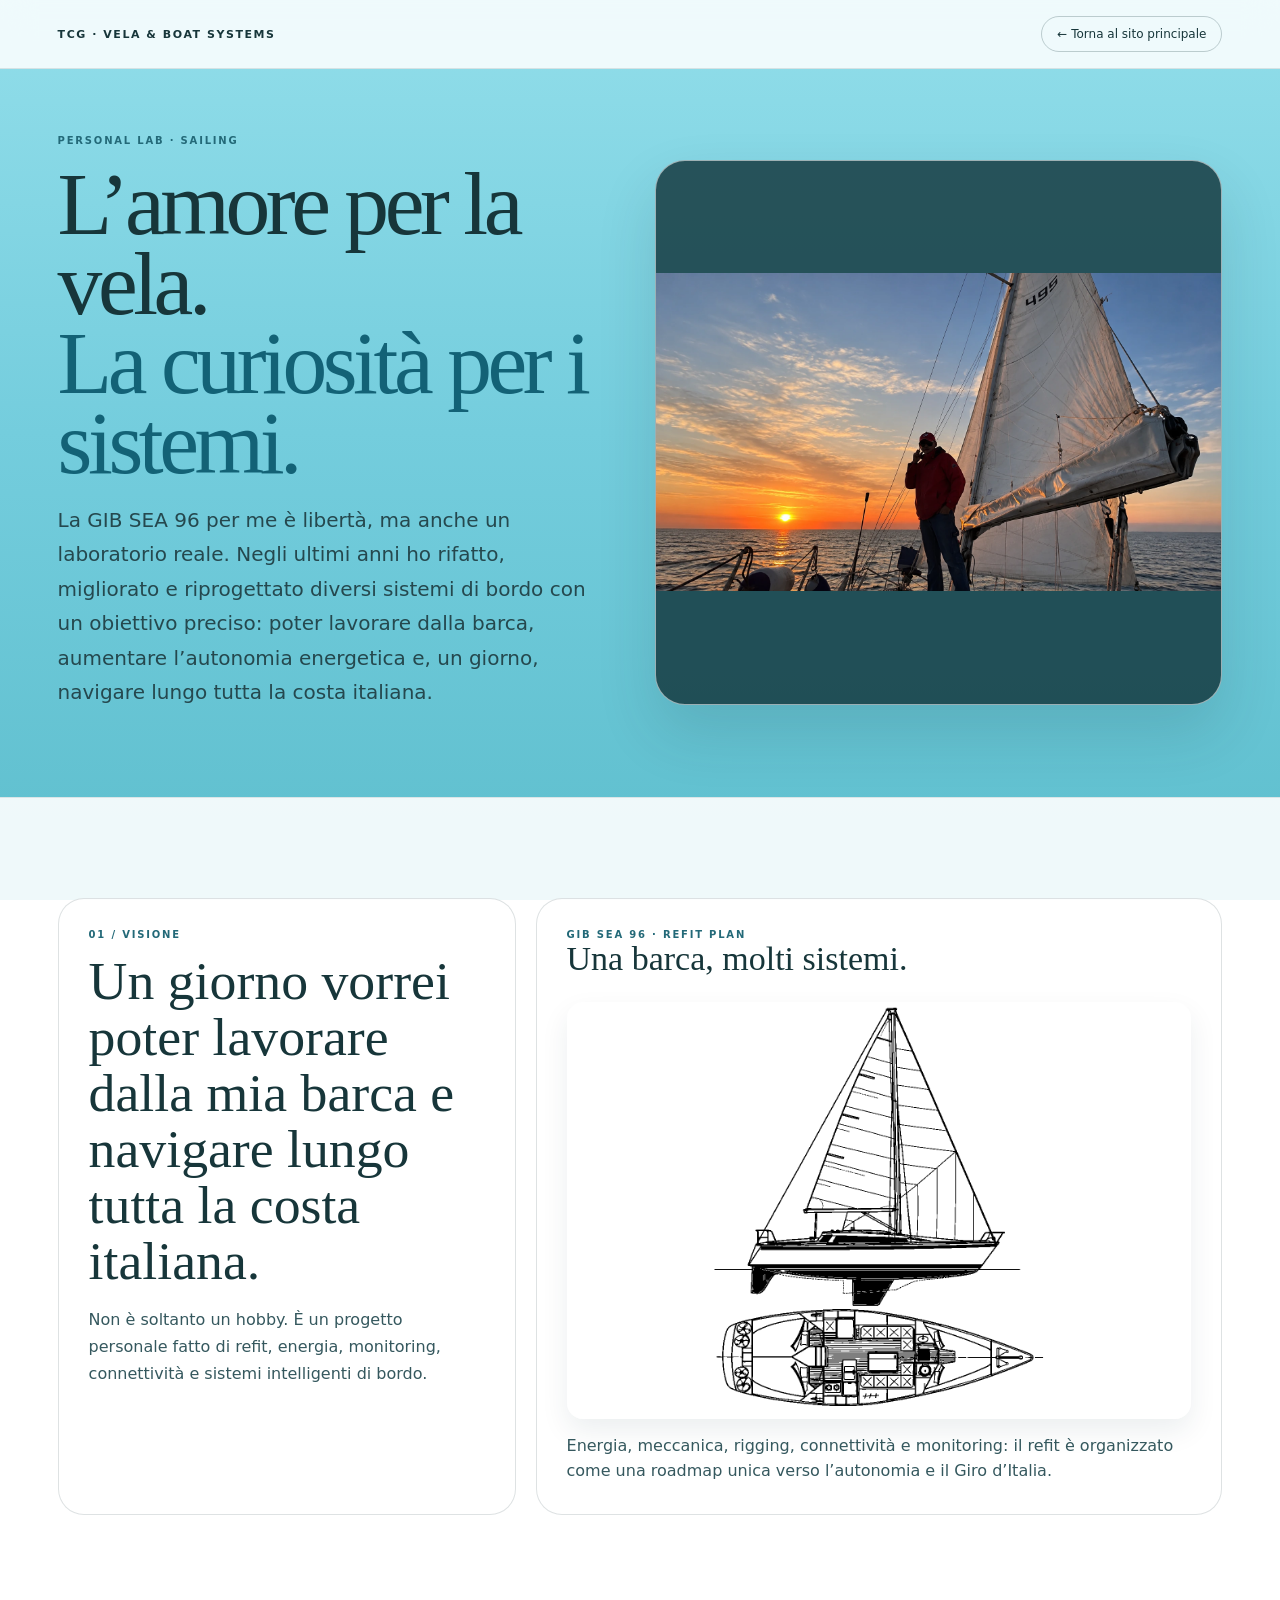
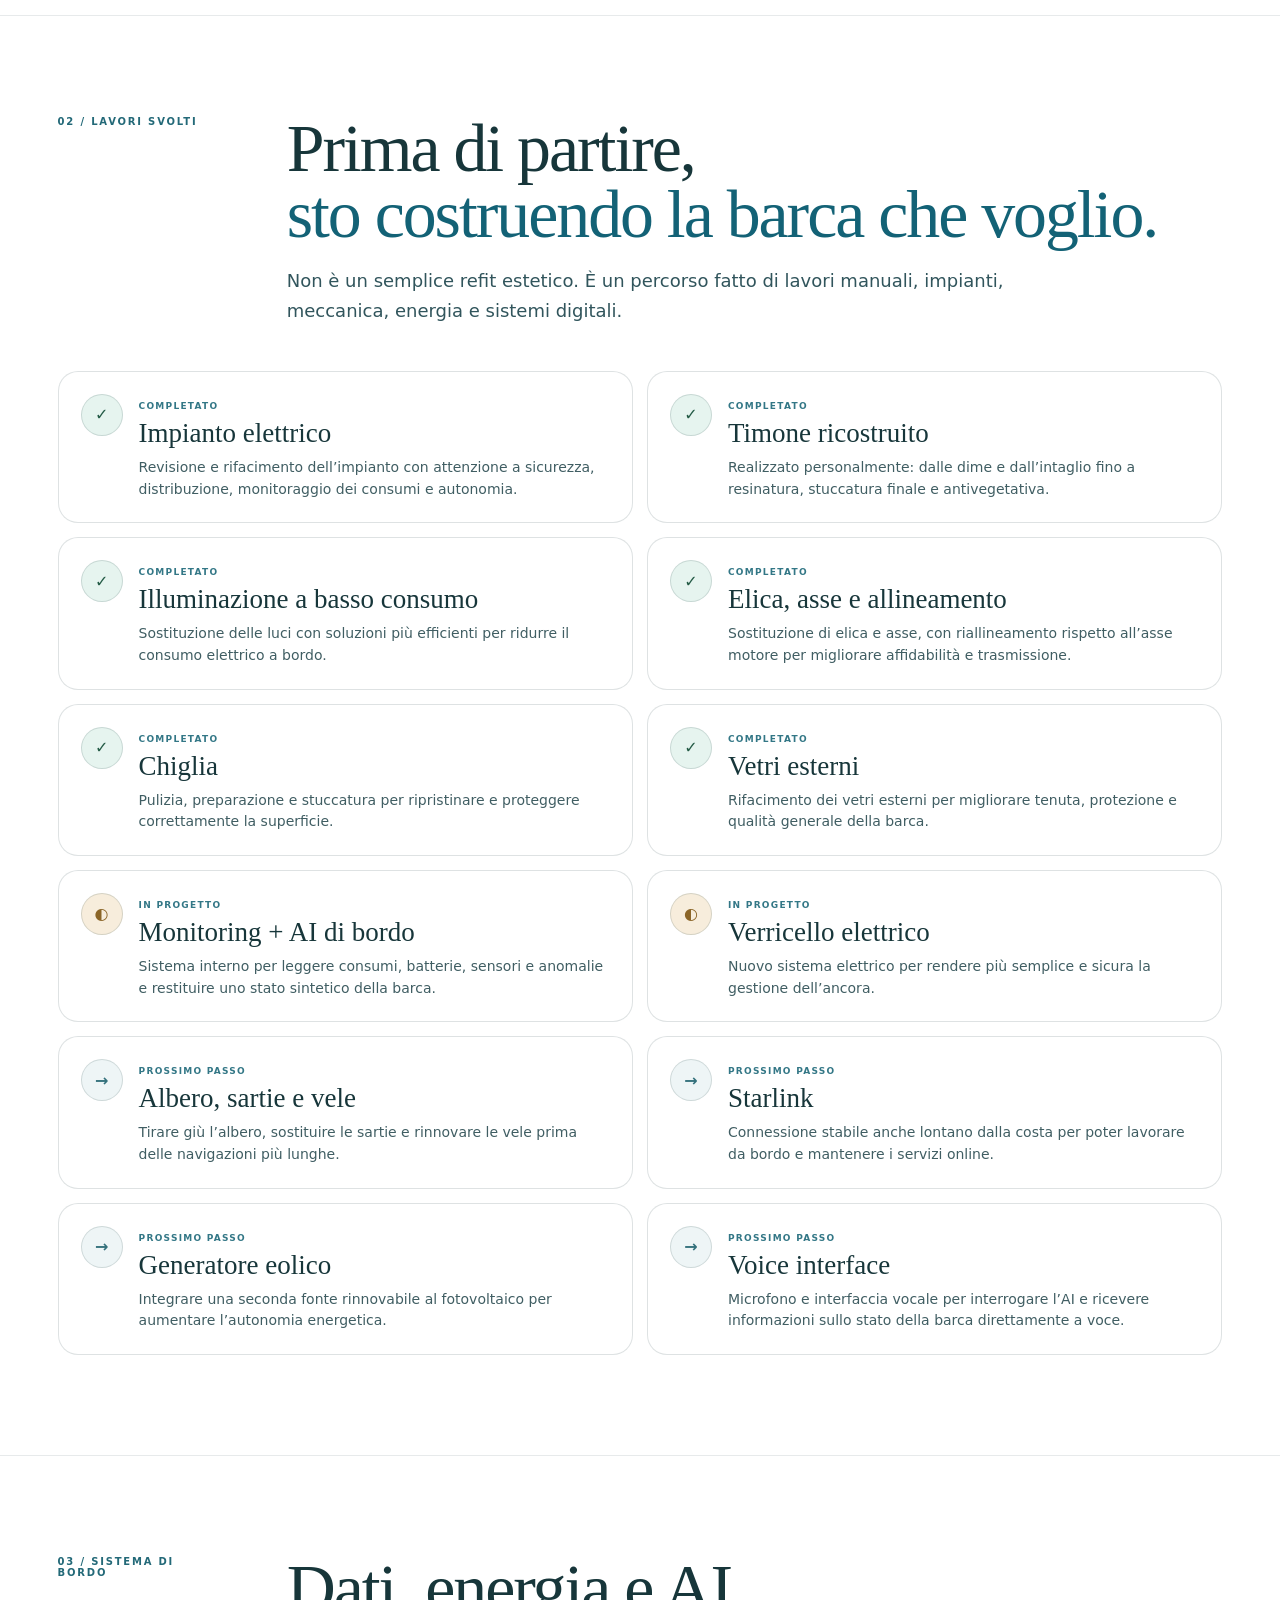
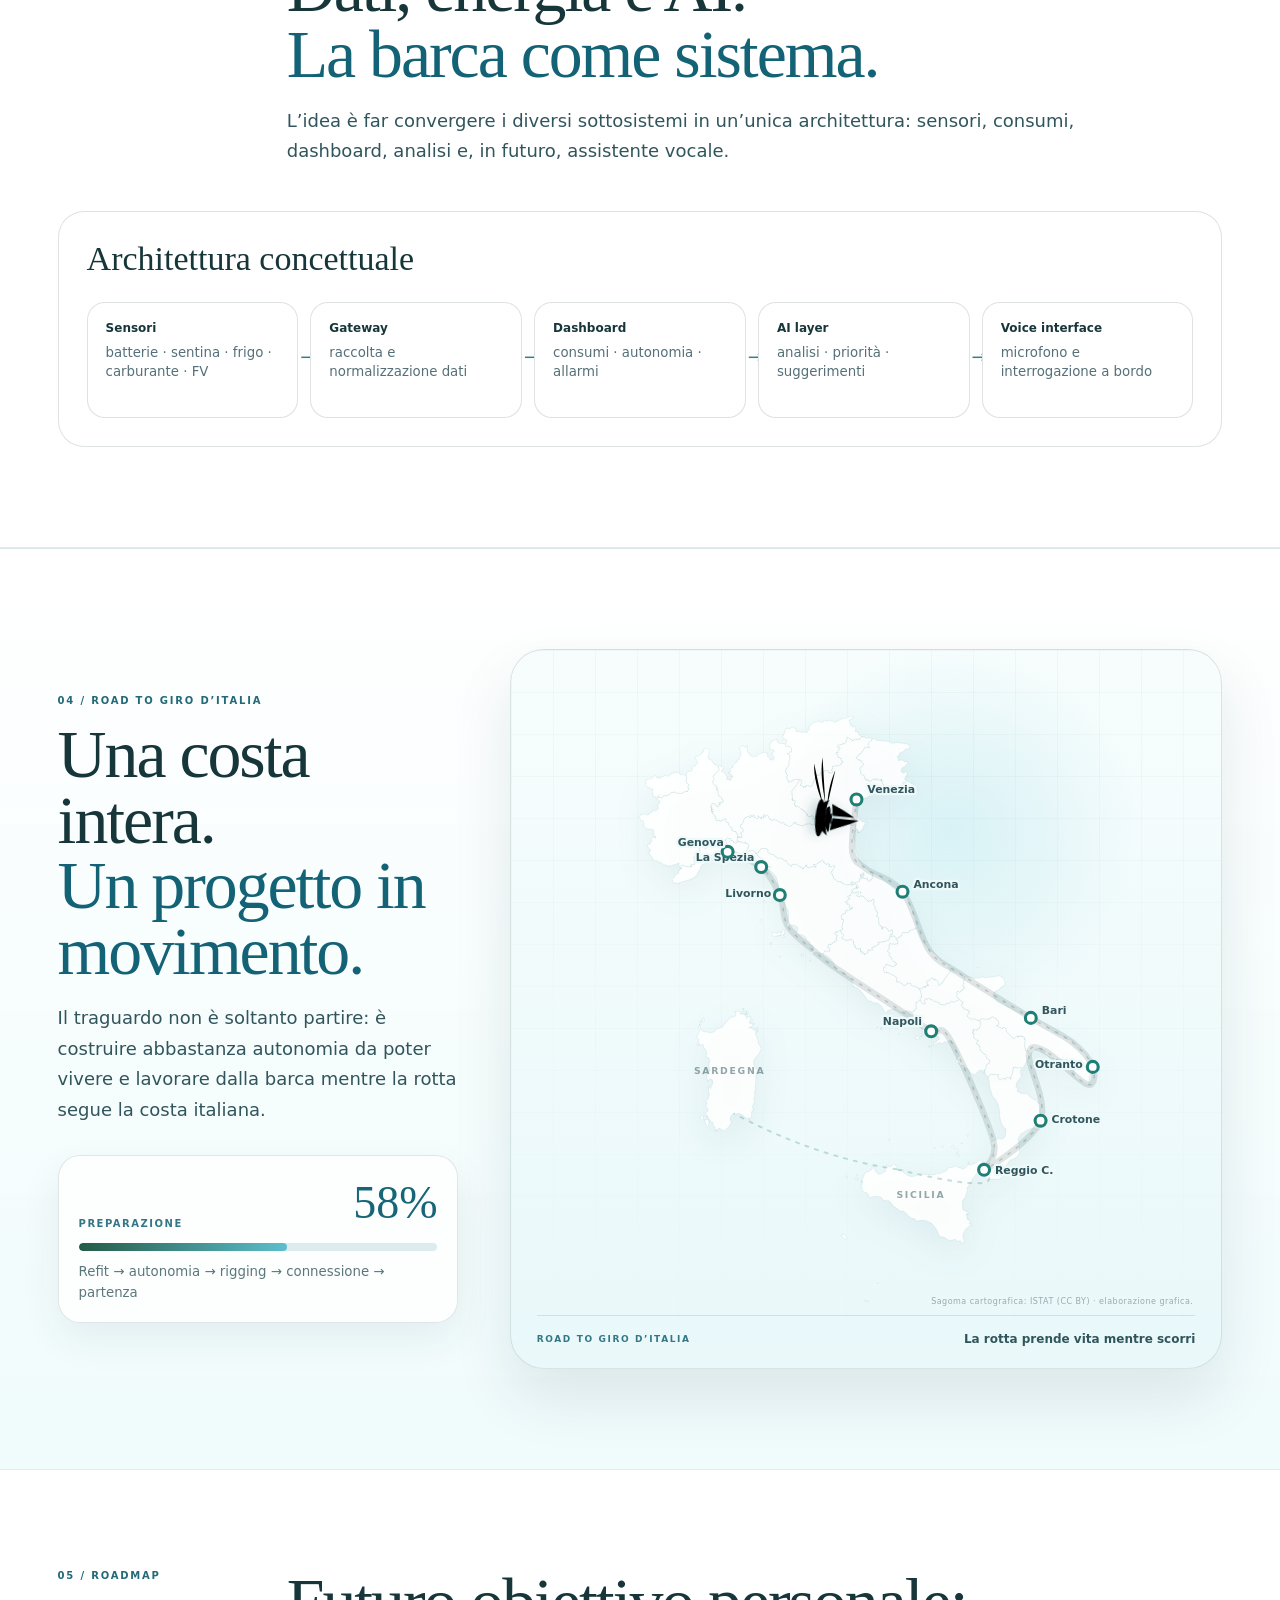
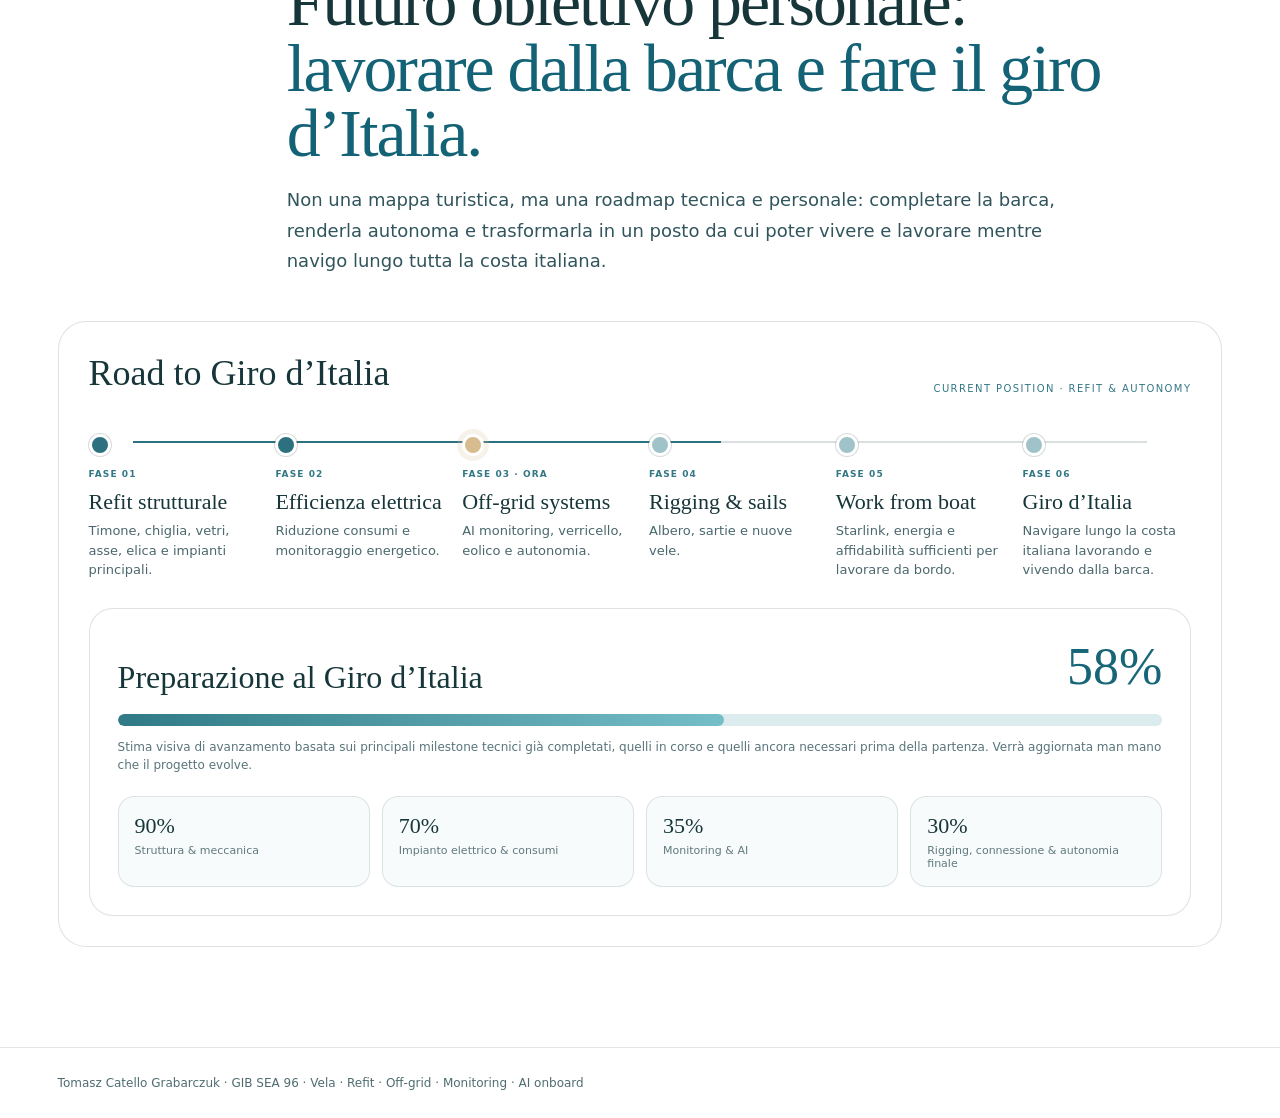
==== commit 88dc5ec3: "Upgrade sailing marker to layered semi-3D boat" ====
--- a/vela.html
+++ b/vela.html
@@ -1,7 +1,25 @@
-<!doctype html><html lang="it"><head><meta charset="utf-8"><meta name="viewport" content="width=device-width,initial-scale=1"><title>Vela & Boat Systems — Tomasz Catello Grabarczuk</title><meta name="description" content="Il progetto personale di Tomasz: refit della GIB SEA 96, autonomia elettrica, monitoring, AI di bordo e Road to Giro d’Italia."><meta name="theme-color" content="#74cddd"><meta property="og:title" content="Vela & Boat Systems — Tomasz Catello Grabarczuk"><meta property="og:description" content="Refit, autonomia elettrica, monitoring e AI di bordo verso l'obiettivo di lavorare dalla barca e navigare lungo la costa italiana."><meta property="og:image" content="/assets/sailing-sunset-hq.webp"><link rel="icon" href="/favicon.svg" type="image/svg+xml"><link rel="stylesheet" href="/vela.css?v=20260918-italy2"></head><body><header><a class="brand" href="/">TCG · Vela & Boat Systems</a><a class="back" href="/">← Torna al sito principale</a></header><main><section class="hero"><div><div class="eyebrow">Personal lab · Sailing</div><h1>L’amore per la vela.<br><em>La curiosità per i sistemi.</em></h1><p class="intro">La GIB SEA 96 per me è libertà, ma anche un laboratorio reale. Negli ultimi anni ho rifatto, migliorato e riprogettato diversi sistemi di bordo con un obiettivo preciso: poter lavorare dalla barca, aumentare l’autonomia energetica e, un giorno, navigare lungo tutta la costa italiana.</p></div><div class="hero-media"><img src="/assets/sailing-sunset-hq.webp" alt="Navigazione a vela al tramonto"></div></section><section class="section white"><div class="vision"><article class="vision-card"><div class="eyebrow">01 / Visione</div><blockquote>Un giorno vorrei poter lavorare dalla mia barca e navigare lungo tutta la costa italiana.</blockquote><p>Non è soltanto un hobby. È un progetto personale fatto di refit, energia, monitoring, connettività e sistemi intelligenti di bordo.</p></article><article class="schematic"><div class="eyebrow">GIB SEA 96 · Refit plan</div><h3>Una barca, molti sistemi.</h3><img src="/assets/gib-sea-plan-site.png?v=5" alt="Piano tecnico della GIB SEA 96 con vista laterale e pianta" class="schematic-plan"><p>Energia, meccanica, rigging, connettività e monitoring: il refit è organizzato come una roadmap unica verso l’autonomia e il Giro d’Italia.</p></article></div></section><section class="section"><div class="section-head"><div class="eyebrow">02 / Lavori svolti</div><div><h2 class="section-title">Prima di partire,<br><em>sto costruendo la barca che voglio.</em></h2><p class="lead">Non è un semplice refit estetico. È un percorso fatto di lavori manuali, impianti, meccanica, energia e sistemi digitali.</p></div></div><div class="works"><article class="work"><div class="status done">✓</div><div><small>Completato</small><h3>Impianto elettrico</h3><p>Revisione e rifacimento dell’impianto con attenzione a sicurezza, distribuzione, monitoraggio dei consumi e autonomia.</p></div></article><article class="work"><div class="status done">✓</div><div><small>Completato</small><h3>Timone ricostruito</h3><p>Realizzato personalmente: dalle dime e dall’intaglio fino a resinatura, stuccatura finale e antivegetativa.</p></div></article><article class="work"><div class="status done">✓</div><div><small>Completato</small><h3>Illuminazione a basso consumo</h3><p>Sostituzione delle luci con soluzioni più efficienti per ridurre il consumo elettrico a bordo.</p></div></article><article class="work"><div class="status done">✓</div><div><small>Completato</small><h3>Elica, asse e allineamento</h3><p>Sostituzione di elica e asse, con riallineamento rispetto all’asse motore per migliorare affidabilità e trasmissione.</p></div></article><article class="work"><div class="status done">✓</div><div><small>Completato</small><h3>Chiglia</h3><p>Pulizia, preparazione e stuccatura per ripristinare e proteggere correttamente la superficie.</p></div></article><article class="work"><div class="status done">✓</div><div><small>Completato</small><h3>Vetri esterni</h3><p>Rifacimento dei vetri esterni per migliorare tenuta, protezione e qualità generale della barca.</p></div></article><article class="work"><div class="status wip">◐</div><div><small>In progetto</small><h3>Monitoring + AI di bordo</h3><p>Sistema interno per leggere consumi, batterie, sensori e anomalie e restituire uno stato sintetico della barca.</p></div></article><article class="work"><div class="status wip">◐</div><div><small>In progetto</small><h3>Verricello elettrico</h3><p>Nuovo sistema elettrico per rendere più semplice e sicura la gestione dell’ancora.</p></div></article><article class="work"><div class="status next">→</div><div><small>Prossimo passo</small><h3>Albero, sartie e vele</h3><p>Tirare giù l’albero, sostituire le sartie e rinnovare le vele prima delle navigazioni più lunghe.</p></div></article><article class="work"><div class="status next">→</div><div><small>Prossimo passo</small><h3>Starlink</h3><p>Connessione stabile anche lontano dalla costa per poter lavorare da bordo e mantenere i servizi online.</p></div></article><article class="work"><div class="status next">→</div><div><small>Prossimo passo</small><h3>Generatore eolico</h3><p>Integrare una seconda fonte rinnovabile al fotovoltaico per aumentare l’autonomia energetica.</p></div></article><article class="work"><div class="status next">→</div><div><small>Prossimo passo</small><h3>Voice interface</h3><p>Microfono e interfaccia vocale per interrogare l’AI e ricevere informazioni sullo stato della barca direttamente a voce.</p></div></article></div></section><section class="section white"><div class="section-head"><div class="eyebrow">03 / Sistema di bordo</div><div><h2 class="section-title">Dati, energia e AI.<br><em>La barca come sistema.</em></h2><p class="lead">L’idea è far convergere i diversi sottosistemi in un’unica architettura: sensori, consumi, dashboard, analisi e, in futuro, assistente vocale.</p></div></div><div class="architecture"><h3>Architettura concettuale</h3><div class="nodes"><div class="node"><strong>Sensori</strong><small>batterie · sentina · frigo · carburante · FV</small></div><div class="node"><strong>Gateway</strong><small>raccolta e normalizzazione dati</small></div><div class="node"><strong>Dashboard</strong><small>consumi · autonomia · allarmi</small></div><div class="node"><strong>AI layer</strong><small>analisi · priorità · suggerimenti</small></div><div class="node"><strong>Voice interface</strong><small>microfono e interrogazione a bordo</small></div></div></div></section><section class="section route-section" id="giro"><div class="route-layout"><div class="route-copy"><div class="eyebrow">04 / Road to Giro d’Italia</div><h2 class="section-title">Una costa intera.<br><em>Un progetto in movimento.</em></h2><p class="lead">Il traguardo non è soltanto partire: è costruire abbastanza autonomia da poter vivere e lavorare dalla barca mentre la rotta segue la costa italiana.</p><div class="route-progress-card"><div><span>Preparazione</span><strong>58%</strong></div><div class="route-mini-bar"><i></i></div><small>Refit → autonomia → rigging → connessione → partenza</small></div></div><div class="route-stage" aria-label="Rotta animata del progetto Giro d’Italia"><svg class="route-map" viewBox="0 0 720 860" role="img" aria-label="Sagoma reale dell’Italia con rotta nautica animata">
+<!doctype html><html lang="it"><head><meta charset="utf-8"><meta name="viewport" content="width=device-width,initial-scale=1"><title>Vela & Boat Systems — Tomasz Catello Grabarczuk</title><meta name="description" content="Il progetto personale di Tomasz: refit della GIB SEA 96, autonomia elettrica, monitoring, AI di bordo e Road to Giro d’Italia."><meta name="theme-color" content="#74cddd"><meta property="og:title" content="Vela & Boat Systems — Tomasz Catello Grabarczuk"><meta property="og:description" content="Refit, autonomia elettrica, monitoring e AI di bordo verso l'obiettivo di lavorare dalla barca e navigare lungo la costa italiana."><meta property="og:image" content="/assets/sailing-sunset-hq.webp"><link rel="icon" href="/favicon.svg" type="image/svg+xml"><link rel="stylesheet" href="/vela.css?v=20260918-boat3d1"></head><body><header><a class="brand" href="/">TCG · Vela & Boat Systems</a><a class="back" href="/">← Torna al sito principale</a></header><main><section class="hero"><div><div class="eyebrow">Personal lab · Sailing</div><h1>L’amore per la vela.<br><em>La curiosità per i sistemi.</em></h1><p class="intro">La GIB SEA 96 per me è libertà, ma anche un laboratorio reale. Negli ultimi anni ho rifatto, migliorato e riprogettato diversi sistemi di bordo con un obiettivo preciso: poter lavorare dalla barca, aumentare l’autonomia energetica e, un giorno, navigare lungo tutta la costa italiana.</p></div><div class="hero-media"><img src="/assets/sailing-sunset-hq.webp" alt="Navigazione a vela al tramonto"></div></section><section class="section white"><div class="vision"><article class="vision-card"><div class="eyebrow">01 / Visione</div><blockquote>Un giorno vorrei poter lavorare dalla mia barca e navigare lungo tutta la costa italiana.</blockquote><p>Non è soltanto un hobby. È un progetto personale fatto di refit, energia, monitoring, connettività e sistemi intelligenti di bordo.</p></article><article class="schematic"><div class="eyebrow">GIB SEA 96 · Refit plan</div><h3>Una barca, molti sistemi.</h3><img src="/assets/gib-sea-plan-site.png?v=5" alt="Piano tecnico della GIB SEA 96 con vista laterale e pianta" class="schematic-plan"><p>Energia, meccanica, rigging, connettività e monitoring: il refit è organizzato come una roadmap unica verso l’autonomia e il Giro d’Italia.</p></article></div></section><section class="section"><div class="section-head"><div class="eyebrow">02 / Lavori svolti</div><div><h2 class="section-title">Prima di partire,<br><em>sto costruendo la barca che voglio.</em></h2><p class="lead">Non è un semplice refit estetico. È un percorso fatto di lavori manuali, impianti, meccanica, energia e sistemi digitali.</p></div></div><div class="works"><article class="work"><div class="status done">✓</div><div><small>Completato</small><h3>Impianto elettrico</h3><p>Revisione e rifacimento dell’impianto con attenzione a sicurezza, distribuzione, monitoraggio dei consumi e autonomia.</p></div></article><article class="work"><div class="status done">✓</div><div><small>Completato</small><h3>Timone ricostruito</h3><p>Realizzato personalmente: dalle dime e dall’intaglio fino a resinatura, stuccatura finale e antivegetativa.</p></div></article><article class="work"><div class="status done">✓</div><div><small>Completato</small><h3>Illuminazione a basso consumo</h3><p>Sostituzione delle luci con soluzioni più efficienti per ridurre il consumo elettrico a bordo.</p></div></article><article class="work"><div class="status done">✓</div><div><small>Completato</small><h3>Elica, asse e allineamento</h3><p>Sostituzione di elica e asse, con riallineamento rispetto all’asse motore per migliorare affidabilità e trasmissione.</p></div></article><article class="work"><div class="status done">✓</div><div><small>Completato</small><h3>Chiglia</h3><p>Pulizia, preparazione e stuccatura per ripristinare e proteggere correttamente la superficie.</p></div></article><article class="work"><div class="status done">✓</div><div><small>Completato</small><h3>Vetri esterni</h3><p>Rifacimento dei vetri esterni per migliorare tenuta, protezione e qualità generale della barca.</p></div></article><article class="work"><div class="status wip">◐</div><div><small>In progetto</small><h3>Monitoring + AI di bordo</h3><p>Sistema interno per leggere consumi, batterie, sensori e anomalie e restituire uno stato sintetico della barca.</p></div></article><article class="work"><div class="status wip">◐</div><div><small>In progetto</small><h3>Verricello elettrico</h3><p>Nuovo sistema elettrico per rendere più semplice e sicura la gestione dell’ancora.</p></div></article><article class="work"><div class="status next">→</div><div><small>Prossimo passo</small><h3>Albero, sartie e vele</h3><p>Tirare giù l’albero, sostituire le sartie e rinnovare le vele prima delle navigazioni più lunghe.</p></div></article><article class="work"><div class="status next">→</div><div><small>Prossimo passo</small><h3>Starlink</h3><p>Connessione stabile anche lontano dalla costa per poter lavorare da bordo e mantenere i servizi online.</p></div></article><article class="work"><div class="status next">→</div><div><small>Prossimo passo</small><h3>Generatore eolico</h3><p>Integrare una seconda fonte rinnovabile al fotovoltaico per aumentare l’autonomia energetica.</p></div></article><article class="work"><div class="status next">→</div><div><small>Prossimo passo</small><h3>Voice interface</h3><p>Microfono e interfaccia vocale per interrogare l’AI e ricevere informazioni sullo stato della barca direttamente a voce.</p></div></article></div></section><section class="section white"><div class="section-head"><div class="eyebrow">03 / Sistema di bordo</div><div><h2 class="section-title">Dati, energia e AI.<br><em>La barca come sistema.</em></h2><p class="lead">L’idea è far convergere i diversi sottosistemi in un’unica architettura: sensori, consumi, dashboard, analisi e, in futuro, assistente vocale.</p></div></div><div class="architecture"><h3>Architettura concettuale</h3><div class="nodes"><div class="node"><strong>Sensori</strong><small>batterie · sentina · frigo · carburante · FV</small></div><div class="node"><strong>Gateway</strong><small>raccolta e normalizzazione dati</small></div><div class="node"><strong>Dashboard</strong><small>consumi · autonomia · allarmi</small></div><div class="node"><strong>AI layer</strong><small>analisi · priorità · suggerimenti</small></div><div class="node"><strong>Voice interface</strong><small>microfono e interrogazione a bordo</small></div></div></div></section><section class="section route-section" id="giro"><div class="route-layout"><div class="route-copy"><div class="eyebrow">04 / Road to Giro d’Italia</div><h2 class="section-title">Una costa intera.<br><em>Un progetto in movimento.</em></h2><p class="lead">Il traguardo non è soltanto partire: è costruire abbastanza autonomia da poter vivere e lavorare dalla barca mentre la rotta segue la costa italiana.</p><div class="route-progress-card"><div><span>Preparazione</span><strong>58%</strong></div><div class="route-mini-bar"><i></i></div><small>Refit → autonomia → rigging → connessione → partenza</small></div></div><div class="route-stage" aria-label="Rotta animata del progetto Giro d’Italia"><svg class="route-map" viewBox="0 0 720 860" role="img" aria-label="Sagoma reale dell’Italia con rotta nautica animata">
 <defs>
   <filter id="boatShadow" x="-100%" y="-100%" width="300%" height="300%"><feDropShadow dx="0" dy="7" stdDeviation="7" flood-color="#0d4f58" flood-opacity=".22"/></filter>
   <filter id="routeGlow" x="-30%" y="-30%" width="160%" height="160%"><feGaussianBlur stdDeviation="3.2" result="b"/><feMerge><feMergeNode in="b"/><feMergeNode in="SourceGraphic"/></feMerge></filter>
+<linearGradient id="hull3d" x1="0" y1="0" x2="0" y2="1">
+    <stop offset="0%" stop-color="#244f58"/>
+    <stop offset="48%" stop-color="#17363a"/>
+    <stop offset="100%" stop-color="#0d2226"/>
+  </linearGradient>
+  <linearGradient id="deck3d" x1="0" y1="0" x2="1" y2="1">
+    <stop offset="0%" stop-color="#ffffff"/>
+    <stop offset="100%" stop-color="#dcecea"/>
+  </linearGradient>
+  <linearGradient id="sailMain3d" x1="0" y1="0" x2="1" y2="1">
+    <stop offset="0%" stop-color="#ffffff"/>
+    <stop offset="68%" stop-color="#eef8f6"/>
+    <stop offset="100%" stop-color="#b9ded7"/>
+  </linearGradient>
+  <linearGradient id="sailJib3d" x1="0" y1="0" x2="1" y2="1">
+    <stop offset="0%" stop-color="#d9f2ec"/>
+    <stop offset="100%" stop-color="#79bdb2"/>
+  </linearGradient>
 </defs>
 <g class="italy-real"><path class="italy-region" d="M93.0 171.5L92.2 170.1L92.1 169.6L91.7 168.9L91.7 168.4L92.5 168.4L92.8 168.1L92.9 168.0L92.8 167.5L92.9 167.1L93.1 166.8L93.9 166.5L94.4 166.2L94.2 166.0L94.1 165.4L94.3 164.9L95.1 164.2L95.0 164.0L95.4 163.5L95.3 163.2L94.6 162.9L93.9 162.5L93.8 162.3L92.8 161.9L92.2 161.6L91.9 161.3L91.7 160.6L91.3 160.2L91.2 159.7L91.4 159.3L91.7 159.1L91.9 158.7L91.9 158.0L92.2 157.4L92.3 156.8L92.6 156.4L93.1 156.1L93.3 156.8L93.3 157.3L93.0 157.7L93.2 158.4L93.6 158.6L93.7 158.3L94.0 158.1L94.5 158.2L96.1 158.4L96.5 158.9L97.2 159.1L97.5 158.8L97.8 158.3L98.5 157.6L99.2 157.3L99.5 156.2L100.0 156.3L101.2 156.1L102.2 156.3L102.7 155.9L103.5 155.8L103.9 155.5L104.3 155.7L104.5 156.1L104.8 156.1L105.1 155.9L105.7 155.4L105.7 155.2L106.5 154.9L107.0 154.2L107.3 154.1L108.3 153.6L108.4 153.2L109.1 152.3L109.3 152.2L110.3 151.8L111.1 151.9L111.8 152.2L112.5 152.2L113.0 151.6L113.7 151.3L114.2 151.3L114.6 151.5L114.9 151.9L115.1 151.8L115.7 152.1L116.0 152.4L116.2 153.1L117.4 152.6L117.9 152.7L118.7 153.2L119.5 153.8L120.1 153.5L120.8 153.6L121.5 153.4L121.8 153.4L122.2 153.9L122.3 153.9L122.5 153.8L122.9 153.4L123.5 153.0L124.0 152.8L125.0 152.3L125.4 151.8L125.4 151.6L125.6 151.6L126.4 151.1L127.1 150.9L127.6 150.9L128.0 150.6L128.6 150.9L128.8 150.9L129.4 150.7L129.9 150.8L130.3 151.4L130.5 151.3L130.3 150.7L130.4 150.3L130.3 150.0L130.4 149.9L131.3 148.6L132.0 148.4L132.3 148.4L132.4 147.9L132.0 147.6L131.8 147.1L131.5 146.8L131.6 146.4L131.1 146.1L131.0 145.5L130.7 145.4L130.8 144.8L131.1 144.2L131.5 144.1L131.7 143.8L132.0 143.3L132.3 142.7L131.8 142.0L131.9 141.5L131.3 141.4L130.5 141.0L129.8 140.3L129.6 139.7L129.0 138.9L128.7 138.4L128.8 137.6L128.6 136.5L129.2 136.1L129.1 135.5L128.7 135.2L128.8 134.7L129.2 134.2L129.3 133.7L129.0 133.3L128.7 131.7L128.7 130.8L128.7 130.2L129.4 129.5L128.9 128.8L129.0 128.2L129.4 127.7L129.5 127.2L129.4 126.5L130.2 126.0L130.8 125.2L131.6 125.0L133.2 125.0L134.5 124.9L134.8 125.0L135.3 124.3L135.7 124.0L136.0 124.0L136.1 122.9L136.1 122.7L136.5 122.3L136.9 122.1L137.0 121.7L136.5 120.4L136.5 120.0L136.9 119.2L137.0 118.5L137.2 118.3L137.7 118.2L138.9 117.9L139.5 117.9L140.7 117.5L140.9 117.2L141.1 116.3L141.6 116.0L142.5 115.9L142.8 115.6L143.0 115.2L142.7 114.4L142.8 114.1L143.5 113.3L143.5 113.0L143.2 112.6L142.9 112.0L142.2 110.1L141.5 109.9L141.2 109.4L140.7 108.6L139.7 108.3L139.4 107.9L141.2 106.2L141.4 105.8L142.2 105.2L142.7 105.3L143.4 105.6L144.3 105.4L145.0 105.2L145.4 105.0L145.8 104.5L146.5 103.1L146.9 102.8L147.7 102.6L148.1 102.4L148.4 101.9L148.2 101.4L148.3 101.2L148.8 101.0L149.4 101.1L149.7 100.8L150.9 100.1L151.1 99.7L150.8 99.5L151.0 99.0L150.7 98.7L149.8 98.5L149.7 98.3L150.5 97.2L150.8 97.3L151.2 97.2L152.1 96.7L153.3 95.5L153.8 95.4L154.1 95.5L154.6 95.5L155.3 95.1L156.9 94.7L157.5 94.8L158.3 95.9L158.0 96.4L157.9 97.2L158.0 97.6L158.4 98.1L158.4 98.9L158.2 99.9L158.4 101.1L158.1 101.9L158.3 103.1L157.8 103.8L157.2 104.1L157.1 104.3L157.0 105.0L156.4 105.4L156.7 106.1L157.5 107.0L157.8 107.7L157.4 107.8L157.1 108.3L157.2 108.6L158.2 108.9L158.4 109.6L158.7 109.8L159.3 109.8L161.6 110.7L161.8 111.5L162.0 112.0L162.2 112.1L162.5 112.3L163.3 113.2L163.5 114.1L164.8 114.7L164.8 115.1L164.5 115.3L164.6 115.6L165.3 116.2L165.4 116.7L165.5 116.9L167.2 116.8L167.8 117.5L168.8 117.8L169.2 118.2L170.0 118.3L170.5 118.4L170.2 118.9L170.1 119.5L170.5 120.5L170.8 122.0L171.1 122.5L171.2 123.0L171.1 123.6L170.5 124.2L170.4 124.3L169.8 124.8L169.3 125.2L168.9 125.6L167.5 127.0L165.7 128.8L165.3 129.2L164.6 129.8L163.5 131.2L163.4 131.8L164.2 133.8L164.5 134.3L164.6 134.8L164.6 135.2L164.6 135.6L164.6 135.9L164.3 136.5L163.9 136.9L163.1 137.3L162.6 137.9L162.5 138.5L162.7 139.4L163.9 140.9L164.0 141.0L164.6 142.3L165.0 142.5L166.6 142.7L166.8 142.7L167.3 143.0L167.5 143.4L167.5 143.7L167.2 144.6L166.9 145.1L166.9 145.2L166.9 145.7L167.5 145.9L168.0 145.9L168.6 145.7L168.9 145.8L168.8 146.3L168.4 146.4L168.3 146.7L168.5 147.0L168.8 147.4L169.2 148.1L169.1 148.5L168.7 148.5L168.4 148.1L167.9 148.0L167.9 148.5L168.1 148.7L168.0 149.2L168.1 149.4L168.7 149.3L169.0 149.5L169.5 150.1L169.4 150.5L169.9 150.7L170.0 151.1L169.9 151.6L169.5 151.9L169.5 152.2L170.1 152.8L170.1 153.4L170.1 153.6L170.3 154.5L170.7 155.2L170.5 155.4L170.4 155.9L170.9 156.7L171.2 157.0L171.7 157.3L172.6 157.3L173.2 158.1L173.7 158.2L174.1 158.1L174.1 158.2L174.3 159.1L174.1 159.5L174.2 159.7L174.3 159.8L174.7 160.1L175.1 160.6L175.2 161.6L175.6 161.4L175.9 161.4L175.9 162.4L176.1 162.7L176.8 163.7L176.8 164.1L176.3 164.2L175.8 164.2L175.2 164.4L175.3 164.8L174.8 165.0L174.4 165.0L173.2 164.5L172.8 164.8L172.9 165.2L171.3 165.3L170.7 165.1L170.8 165.3L170.8 165.6L171.4 166.0L172.1 166.6L172.5 166.5L172.8 166.5L172.5 167.3L172.0 167.6L171.9 168.1L171.0 167.8L171.1 168.1L170.9 168.7L170.5 170.1L169.3 170.6L169.2 170.6L168.1 170.7L168.0 170.2L167.8 169.9L167.8 169.2L167.6 168.5L166.4 167.7L166.5 167.2L166.1 166.8L165.5 166.6L164.8 167.0L164.4 166.8L163.4 167.0L162.8 166.7L162.6 166.2L162.5 166.5L162.0 167.1L161.3 167.4L161.6 168.1L161.8 169.0L161.6 169.0L161.0 169.4L160.6 169.3L160.3 169.7L159.9 170.7L160.5 170.7L160.9 171.0L160.6 171.4L160.6 171.8L161.1 171.8L161.1 171.5L161.7 171.6L161.7 172.0L161.6 172.4L161.7 172.6L161.6 172.8L162.0 173.0L162.1 173.2L161.7 173.6L161.5 173.2L161.1 173.1L161.0 173.4L161.3 173.7L162.2 173.9L162.6 173.8L162.7 174.1L162.1 174.1L161.4 174.2L162.0 174.3L162.0 174.7L161.5 174.7L161.2 174.9L161.2 175.4L161.6 175.6L162.2 176.1L162.3 176.4L161.2 176.8L161.4 177.1L162.5 176.9L162.5 176.6L162.7 176.3L163.5 176.3L163.9 176.5L163.0 177.0L162.1 177.9L162.1 178.4L162.3 178.7L162.7 179.0L162.7 179.4L163.7 179.7L164.1 180.0L164.4 181.0L164.6 181.1L165.4 181.3L165.5 181.6L165.3 182.0L165.3 182.6L165.5 183.0L166.0 183.2L166.0 183.7L166.7 184.2L166.8 184.6L167.1 184.7L166.7 185.3L167.0 185.5L167.1 185.7L167.1 185.9L166.9 186.7L166.6 187.0L167.0 187.3L167.4 187.4L167.7 187.7L167.4 188.1L167.8 188.4L168.4 187.8L168.9 187.8L169.5 188.1L169.8 187.9L169.8 187.6L170.2 187.1L170.2 187.1L170.5 187.2L170.8 187.9L171.2 188.1L171.9 188.1L172.3 188.3L172.4 188.6L173.1 189.2L173.5 189.1L173.6 188.8L173.6 188.2L173.8 188.1L174.2 188.3L174.6 188.2L174.8 187.9L174.4 187.5L174.7 187.3L175.2 187.4L175.8 187.0L175.9 186.8L176.6 186.7L176.7 186.5L177.7 186.3L177.8 186.4L178.7 185.7L179.0 185.8L178.7 186.1L179.2 186.3L179.6 186.8L179.4 187.0L179.7 187.2L179.8 187.9L179.8 188.4L179.7 189.1L180.4 190.4L180.9 190.8L181.7 190.6L182.1 190.4L182.6 190.4L182.7 190.7L183.4 191.7L183.4 192.4L183.1 192.9L183.0 193.3L183.4 193.5L184.4 194.9L184.6 195.6L184.9 195.9L185.4 196.0L185.6 196.3L186.0 196.8L186.9 196.9L187.2 196.8L187.5 197.7L187.9 198.3L187.9 198.7L187.2 199.2L186.9 199.3L187.0 199.6L187.7 200.4L187.7 200.6L188.0 200.6L188.2 201.1L188.1 201.4L188.5 201.6L188.9 201.5L189.2 201.3L189.8 201.9L190.2 202.1L190.7 202.2L191.7 202.0L192.2 201.6L192.4 201.6L192.3 202.2L192.6 202.6L193.0 202.8L193.0 203.6L192.9 203.9L192.9 204.4L194.0 205.4L195.0 205.7L195.0 206.1L194.9 206.8L194.5 207.6L194.7 208.7L194.6 209.1L194.4 210.0L194.3 210.0L194.3 210.5L194.4 210.9L194.6 211.6L194.5 212.1L194.2 212.3L194.4 213.9L194.3 214.5L194.5 214.7L194.6 215.5L194.5 215.8L194.3 216.0L193.5 216.1L192.8 216.6L192.0 217.2L191.7 217.2L191.1 217.2L190.5 216.8L189.9 216.7L189.5 215.9L189.6 215.1L189.6 214.9L188.7 214.5L188.1 214.0L187.4 214.1L186.8 214.6L186.4 212.9L186.1 212.8L186.1 212.5L185.7 212.2L185.5 211.6L185.2 211.2L184.5 211.2L184.2 211.5L183.8 211.4L183.2 211.5L183.0 211.3L182.8 210.9L182.5 210.6L181.1 210.6L180.9 210.7L180.6 211.5L180.0 212.5L179.3 212.8L178.8 213.0L178.8 213.4L179.2 213.9L179.7 214.1L179.9 214.5L179.9 215.4L180.0 215.8L180.2 216.8L180.5 217.4L180.7 217.7L180.5 218.1L179.9 218.4L179.3 218.4L179.2 218.8L179.2 218.8L178.8 218.6L178.1 217.8L177.8 218.1L177.1 218.1L176.8 218.0L176.0 218.0L175.8 218.8L176.1 219.3L175.9 219.5L175.0 219.8L174.6 220.1L174.4 220.6L174.6 222.0L174.3 222.2L174.1 222.3L174.1 222.7L173.3 222.7L173.2 222.7L173.3 221.5L173.0 220.3L172.8 220.1L172.4 220.4L172.2 220.3L172.5 220.0L172.6 219.7L172.3 219.1L171.7 218.7L171.7 218.4L171.3 217.4L170.8 216.9L170.5 216.8L169.9 216.8L169.3 216.7L168.9 217.1L168.2 216.7L167.9 216.9L167.1 216.7L166.8 216.9L166.5 216.8L166.0 216.4L165.9 216.6L165.7 217.1L165.4 217.5L164.9 217.6L164.8 218.2L165.5 219.1L165.2 219.6L164.7 219.6L164.3 220.0L164.2 220.5L163.5 220.6L163.7 221.4L163.1 221.6L162.9 221.8L162.3 221.7L162.1 221.2L161.8 221.2L160.7 221.4L159.1 221.3L158.5 220.6L157.9 221.0L157.7 221.4L157.5 222.2L157.1 221.8L156.5 221.9L156.1 221.3L155.8 221.2L155.2 221.6L155.0 221.9L155.1 222.5L154.7 222.7L154.6 223.0L154.8 223.3L154.6 223.5L154.3 223.5L153.8 223.7L153.7 224.0L153.0 224.3L152.6 223.0L151.9 222.8L151.2 222.8L150.9 222.3L150.4 221.8L149.6 221.8L149.0 221.6L148.7 221.4L148.3 220.8L147.8 220.2L147.3 220.7L146.4 221.1L146.1 222.0L146.0 222.3L146.4 223.0L146.1 223.2L145.3 223.4L145.1 224.1L145.1 224.4L145.7 224.9L145.6 225.4L146.3 226.4L146.2 226.8L145.9 227.0L145.6 227.5L145.5 228.2L144.9 228.5L144.6 228.8L144.3 228.6L143.8 228.9L143.4 229.4L142.7 229.5L142.8 230.1L142.3 230.4L142.4 230.6L142.7 231.4L142.5 232.0L142.2 232.2L142.0 232.9L141.5 232.9L140.9 232.8L140.7 232.9L140.6 233.2L140.8 234.0L140.6 234.3L140.4 234.9L139.6 234.6L139.4 234.3L139.1 234.1L138.9 234.2L138.4 235.0L138.5 235.8L139.0 235.7L139.4 236.1L139.5 236.4L139.9 236.6L139.7 237.1L139.4 237.4L139.0 237.7L138.5 238.0L139.4 238.8L139.2 239.3L138.8 239.7L138.6 240.4L139.1 241.1L139.7 241.3L140.1 241.7L139.9 242.3L140.0 242.5L139.9 243.2L139.6 243.4L139.1 244.4L139.1 244.7L138.7 245.1L138.0 245.2L137.5 245.2L136.8 244.5L135.9 244.4L134.9 245.1L134.4 245.5L134.4 245.8L135.0 245.9L135.0 246.2L135.6 246.3L136.0 246.7L135.6 247.0L136.2 247.3L135.9 247.7L135.6 247.7L134.9 247.4L134.0 247.1L133.7 247.3L133.3 247.7L132.6 248.0L132.2 247.9L131.8 247.3L130.6 247.5L129.7 247.7L129.4 247.1L128.6 246.8L127.7 246.7L127.5 246.7L126.3 246.5L124.4 245.5L123.8 245.3L122.9 245.7L122.5 246.2L122.1 246.2L121.8 246.6L121.8 247.0L121.6 247.7L122.3 249.1L123.4 248.9L123.1 249.3L122.5 249.5L121.8 250.5L121.4 250.5L121.3 249.7L121.6 249.1L121.3 248.7L120.5 248.0L120.2 247.4L119.3 246.6L119.1 246.0L119.6 244.9L119.2 244.5L119.3 244.1L119.8 243.6L119.9 243.2L119.4 243.0L119.2 243.1L118.0 242.9L117.5 243.0L117.4 243.2L117.1 244.1L116.7 244.8L115.8 244.6L115.3 244.7L114.1 244.4L114.0 244.6L113.6 244.9L112.8 245.0L112.6 244.9L111.9 245.5L111.6 245.5L111.2 245.1L111.0 245.1L110.8 245.2L110.1 245.8L109.7 245.8L108.8 246.2L107.3 246.0L107.2 247.0L107.0 247.1L105.8 246.5L105.3 246.4L104.3 246.9L103.7 246.8L103.3 245.7L103.2 245.1L103.0 245.0L102.5 245.1L101.8 245.1L101.5 244.9L101.3 245.1L100.6 245.0L100.0 245.3L98.6 244.3L98.3 243.8L98.2 243.3L97.9 243.2L97.5 243.5L97.0 243.4L96.4 242.6L95.8 242.3L95.6 241.6L95.0 241.6L94.2 241.0L93.5 241.5L93.1 241.3L92.1 240.5L91.3 240.2L90.8 240.0L90.5 239.6L89.7 239.3L89.1 239.6L87.9 239.9L87.7 239.4L87.0 239.3L86.3 238.7L86.1 238.2L86.0 236.4L86.1 236.3L85.4 235.9L84.8 235.7L84.2 235.1L84.3 234.6L84.0 233.8L83.6 233.6L82.7 232.8L82.3 231.6L81.9 231.3L80.8 231.0L80.7 230.9L81.2 230.1L81.2 228.7L81.2 228.3L81.0 227.5L81.1 227.2L82.0 227.0L82.5 227.0L83.2 226.6L83.6 226.7L83.8 226.6L83.0 225.9L82.2 225.4L82.0 225.1L81.7 224.3L81.3 223.9L80.9 223.8L80.2 223.2L80.1 222.7L79.8 222.4L79.4 221.5L79.1 220.2L79.3 219.8L79.7 219.6L80.5 218.5L81.6 218.4L82.2 218.0L82.0 217.6L83.0 217.3L83.0 216.5L83.1 215.7L83.9 214.7L83.9 214.3L84.1 214.1L84.7 214.3L84.8 213.9L84.1 213.3L83.7 212.2L83.7 212.0L84.3 211.2L84.3 210.7L84.6 210.5L85.1 210.3L85.7 209.7L86.2 209.7L86.9 209.8L87.8 209.6L88.7 210.2L89.4 210.4L89.9 210.3L90.0 209.7L89.5 208.6L89.5 208.2L89.0 208.1L88.3 207.8L87.8 207.2L87.4 206.0L87.5 204.9L87.3 204.2L86.9 203.7L86.4 203.2L86.9 202.4L87.5 201.1L86.8 200.8L86.6 200.1L86.4 199.8L85.9 199.8L84.5 199.3L84.1 199.1L82.9 198.5L82.4 199.3L82.0 199.7L80.4 199.4L80.0 199.3L78.6 198.7L77.5 198.0L76.9 197.6L76.5 197.3L76.5 197.0L76.1 196.8L75.8 196.8L75.4 196.3L74.9 195.9L74.5 195.9L74.0 195.6L74.1 195.2L74.0 194.7L74.5 193.9L74.5 193.8L74.2 193.6L74.2 193.3L74.4 193.0L74.8 192.3L74.7 191.5L74.0 191.0L74.0 190.8L73.5 190.3L74.1 189.7L73.9 189.2L73.8 188.8L73.5 188.5L72.8 188.2L71.9 188.2L70.6 188.3L70.2 188.1L69.9 187.6L70.0 187.0L69.7 186.2L69.8 185.8L69.7 185.0L69.3 185.0L68.9 184.7L68.9 184.3L68.7 183.8L68.0 183.0L68.0 182.7L68.3 182.2L69.2 182.0L70.2 181.6L70.3 181.1L70.6 180.5L70.9 180.5L72.2 180.2L72.9 180.6L73.5 180.7L74.1 180.3L74.3 179.8L74.9 179.3L75.4 179.4L77.6 180.3L78.4 180.8L78.9 181.4L79.0 181.3L79.9 180.9L81.1 180.7L81.3 180.5L80.9 180.0L80.7 179.6L80.8 179.2L81.1 178.7L82.0 178.8L83.0 178.5L83.7 178.6L83.5 178.2L84.0 177.9L84.1 177.2L84.7 176.9L84.4 176.5L84.6 176.2L85.8 176.0L86.5 175.3L86.6 175.5L87.1 175.6L87.8 175.5L88.3 175.0L88.8 175.0L89.6 176.0L90.1 175.7L90.5 175.0L91.4 174.3L91.6 173.8L91.9 173.6L92.4 173.8L92.9 173.1L92.8 171.8L93.0 171.5Z"/><path class="italy-region" d="M122.4 129.7L122.4 129.5L123.0 128.7L124.0 128.9L124.5 129.3L124.8 129.5L125.5 130.1L125.6 130.1L126.5 129.5L127.1 129.6L127.5 129.9L128.2 129.9L128.7 130.2L128.7 130.8L128.7 131.7L129.0 133.3L129.3 133.7L129.2 134.2L128.8 134.7L128.7 135.2L129.1 135.5L129.2 136.1L128.6 136.5L128.8 137.6L128.7 138.4L129.0 138.9L129.6 139.7L129.8 140.3L130.5 141.0L131.3 141.4L131.9 141.5L131.8 142.0L132.3 142.7L132.0 143.3L131.7 143.8L131.5 144.1L131.1 144.2L130.8 144.8L130.7 145.4L131.0 145.5L131.1 146.1L131.6 146.4L131.5 146.8L131.8 147.1L132.0 147.6L132.4 147.9L132.3 148.4L132.0 148.4L131.3 148.6L130.4 149.9L130.3 150.0L130.4 150.3L130.3 150.7L130.5 151.3L130.3 151.4L129.9 150.8L129.4 150.7L128.8 150.9L128.6 150.9L128.0 150.6L127.6 150.9L127.1 150.9L126.4 151.1L125.6 151.6L125.4 151.6L125.4 151.8L125.0 152.3L124.0 152.8L123.5 153.0L122.9 153.4L122.5 153.8L122.3 153.9L122.2 153.9L121.8 153.4L121.5 153.4L120.8 153.6L120.1 153.5L119.5 153.8L118.7 153.2L117.9 152.7L117.4 152.6L116.2 153.1L116.0 152.4L115.7 152.1L115.1 151.8L114.9 151.9L114.6 151.5L114.2 151.3L113.7 151.3L113.0 151.6L112.5 152.2L111.8 152.2L111.1 151.9L110.3 151.8L109.3 152.2L109.1 152.3L108.4 153.2L108.3 153.6L107.3 154.1L107.0 154.2L106.5 154.9L105.7 155.2L105.7 155.4L105.1 155.9L104.8 156.1L104.5 156.1L104.3 155.7L103.9 155.5L103.5 155.8L102.7 155.9L102.2 156.3L101.2 156.1L100.0 156.3L99.5 156.2L99.2 157.3L98.5 157.6L97.8 158.3L97.5 158.8L97.2 159.1L96.5 158.9L96.1 158.4L94.5 158.2L94.0 158.1L93.7 158.3L93.6 158.6L93.2 158.4L93.0 157.7L93.3 157.3L93.3 156.8L93.1 156.1L92.6 156.4L92.3 156.8L92.2 157.4L91.9 158.0L91.9 158.7L91.7 159.1L91.4 159.3L91.0 159.1L89.6 158.9L89.2 159.0L88.7 159.0L88.5 158.5L89.0 157.9L88.9 157.5L88.4 157.3L88.1 157.4L87.3 157.3L86.7 157.2L86.3 156.9L86.5 156.1L86.2 155.5L85.8 155.2L86.1 154.2L85.9 153.6L85.8 153.1L86.1 152.7L86.1 152.3L85.3 151.7L85.2 151.4L85.6 150.0L85.5 149.2L86.2 148.7L86.3 148.4L86.1 148.1L85.3 147.8L84.9 147.5L84.8 147.2L84.4 147.2L83.0 147.6L82.2 147.3L82.2 146.9L81.9 146.7L81.7 146.3L81.7 145.8L81.5 145.5L81.0 145.8L80.5 145.6L79.9 145.4L79.2 145.2L78.8 144.8L78.6 144.5L77.7 143.6L77.1 142.8L77.0 142.4L77.3 141.6L76.8 141.2L76.7 140.7L76.8 139.7L76.6 138.9L76.7 138.3L77.0 137.8L77.0 137.0L76.7 136.6L77.3 135.7L77.7 135.3L78.7 135.0L79.4 135.6L79.7 135.6L80.0 135.2L80.1 134.8L80.6 134.5L81.2 135.0L82.2 134.9L82.8 134.7L83.5 134.6L83.8 134.1L84.1 133.8L84.8 133.5L85.9 133.3L86.3 132.9L86.6 132.0L86.5 131.8L86.5 131.3L87.4 130.2L87.9 129.9L88.6 129.8L89.1 130.3L89.8 131.5L90.1 131.9L90.9 132.8L90.9 133.1L91.3 133.9L92.1 133.9L92.6 133.5L92.9 133.0L93.8 132.6L94.4 132.8L94.2 133.1L94.9 133.7L95.7 133.9L95.8 133.9L96.1 133.7L96.0 133.2L96.1 132.9L96.6 132.5L97.1 131.9L97.5 131.8L98.2 131.9L98.4 131.8L98.6 131.7L98.7 132.0L99.0 131.9L100.0 130.8L100.4 130.2L100.8 129.9L102.2 130.6L102.5 130.6L103.2 130.3L103.7 130.5L104.2 131.0L104.7 131.2L105.1 131.5L105.6 131.2L106.1 130.6L106.5 130.7L107.5 130.1L108.0 129.3L108.8 129.0L109.4 129.1L109.6 128.9L109.5 128.1L109.8 127.8L111.0 127.3L111.8 127.3L112.7 127.7L113.1 127.2L112.9 126.2L113.3 125.7L114.3 125.6L114.7 125.7L115.0 126.6L115.2 126.7L116.3 126.8L116.6 126.6L117.7 126.7L118.6 126.3L119.1 126.5L119.5 127.0L119.8 127.6L120.8 127.8L121.2 128.1L121.1 129.1L121.6 129.7L122.4 129.7Z"/><path class="italy-region" d="M113.4 261.3L113.9 260.9L113.9 260.8L113.8 260.0L114.2 259.1L114.4 258.6L114.1 258.1L114.6 257.7L114.9 257.8L115.2 257.4L115.7 257.2L116.4 257.3L117.1 256.9L117.8 256.3L118.2 256.2L119.2 254.6L118.8 253.3L118.8 252.7L119.0 252.4L119.6 252.3L120.4 251.9L120.8 251.5L120.9 251.1L121.4 250.5L121.8 250.5L122.5 249.5L123.1 249.3L123.4 248.9L122.3 249.1L121.6 247.7L121.8 247.0L121.8 246.6L122.1 246.2L122.5 246.2L122.9 245.7L123.8 245.3L124.4 245.5L126.3 246.5L127.5 246.7L127.7 246.7L128.6 246.8L129.4 247.1L129.7 247.7L130.6 247.5L131.8 247.3L132.2 247.9L132.6 248.0L133.3 247.7L133.7 247.3L134.0 247.1L134.9 247.4L135.6 247.7L135.9 247.7L136.2 247.3L135.6 247.0L136.0 246.7L135.6 246.3L135.0 246.2L135.0 245.9L134.4 245.8L134.4 245.5L134.9 245.1L135.9 244.4L136.8 244.5L137.5 245.2L138.0 245.2L138.7 245.1L139.1 244.7L139.1 244.4L139.6 243.4L139.9 243.2L140.0 242.5L139.9 242.3L140.1 241.7L139.7 241.3L139.1 241.1L138.6 240.4L138.8 239.7L139.2 239.3L139.4 238.8L138.5 238.0L139.0 237.7L139.4 237.4L139.7 237.1L139.9 236.6L139.5 236.4L139.4 236.1L139.0 235.7L138.5 235.8L138.4 235.0L138.9 234.2L139.1 234.1L139.4 234.3L139.6 234.6L140.4 234.9L140.6 234.3L140.8 234.0L140.6 233.2L140.7 232.9L140.9 232.8L141.5 232.9L142.0 232.9L142.2 232.2L142.5 232.0L142.7 231.4L142.4 230.6L142.3 230.4L142.8 230.1L142.7 229.5L143.4 229.4L143.8 228.9L144.3 228.6L144.6 228.8L144.9 228.5L145.5 228.2L145.6 227.5L145.9 227.0L146.2 226.8L146.3 226.4L145.6 225.4L145.7 224.9L145.1 224.4L145.1 224.1L145.3 223.4L146.1 223.2L146.4 223.0L146.0 222.3L146.1 222.0L146.4 221.1L147.3 220.7L147.8 220.2L148.3 220.8L148.7 221.4L149.0 221.6L149.6 221.8L150.4 221.8L150.9 222.3L151.2 222.8L151.9 222.8L152.6 223.0L153.0 224.3L153.7 224.0L153.8 223.7L154.3 223.5L154.6 223.5L154.8 223.3L154.6 223.0L154.7 222.7L155.1 222.5L155.0 221.9L155.2 221.6L155.8 221.2L156.1 221.3L156.5 221.9L157.1 221.8L157.5 222.2L157.7 221.4L157.9 221.0L158.5 220.6L159.1 221.3L160.7 221.4L161.8 221.2L162.1 221.2L162.3 221.7L162.9 221.8L163.1 221.6L163.7 221.4L163.5 220.6L164.2 220.5L164.3 220.0L164.7 219.6L165.2 219.6L165.5 219.1L164.8 218.2L164.9 217.6L165.4 217.5L165.7 217.1L165.9 216.6L166.0 216.4L166.5 216.8L166.8 216.9L167.1 216.7L167.9 216.9L168.2 216.7L168.9 217.1L169.3 216.7L169.9 216.8L170.5 216.8L170.8 216.9L171.3 217.4L171.7 218.4L171.7 218.7L172.3 219.1L172.6 219.7L172.5 220.0L172.2 220.3L172.4 220.4L172.8 220.1L173.0 220.3L173.3 221.5L173.2 222.7L173.3 222.7L174.1 222.7L174.1 222.3L174.3 222.2L174.6 222.0L174.4 220.6L174.6 220.1L175.0 219.8L175.9 219.5L176.1 219.3L175.8 218.8L176.0 218.0L176.8 218.0L177.1 218.1L177.8 218.1L178.1 217.8L178.8 218.6L179.2 218.8L179.2 218.8L179.3 218.4L179.9 218.4L180.5 218.1L180.7 217.7L180.5 217.4L180.2 216.8L180.0 215.8L179.9 215.4L179.9 214.5L179.7 214.1L179.2 213.9L178.8 213.4L178.8 213.0L179.3 212.8L180.0 212.5L180.6 211.5L180.9 210.7L181.1 210.6L182.5 210.6L182.8 210.9L183.0 211.3L183.2 211.5L183.8 211.4L184.2 211.5L184.5 211.2L185.2 211.2L185.5 211.6L185.7 212.2L186.1 212.5L186.1 212.8L186.4 212.9L186.8 214.6L187.4 214.1L188.1 214.0L188.7 214.5L189.6 214.9L189.6 215.1L189.5 215.9L189.9 216.7L190.5 216.8L191.1 217.2L191.7 217.2L192.0 217.2L192.8 216.6L193.5 216.1L194.3 216.0L194.5 215.8L194.6 215.5L194.5 214.7L195.5 214.4L196.6 214.3L197.1 214.9L196.6 215.5L197.9 215.8L198.5 215.7L198.6 215.1L199.1 215.1L199.5 215.2L199.6 215.5L200.6 216.3L201.0 216.7L201.5 216.9L202.0 216.6L202.6 216.6L203.2 217.1L203.6 216.2L203.9 216.4L204.3 216.2L204.4 215.5L205.1 215.9L205.1 216.5L205.3 217.2L205.6 217.2L206.2 217.7L206.4 217.4L206.7 217.4L206.8 218.0L207.3 217.8L207.6 217.8L208.4 218.1L208.7 218.4L208.5 218.9L208.6 219.2L208.9 219.4L209.3 220.1L209.1 221.3L208.8 221.9L208.9 223.2L208.2 223.4L207.9 223.2L207.5 223.2L207.6 223.5L207.6 223.8L207.2 224.7L207.0 225.4L206.7 225.9L206.4 226.0L206.1 226.6L206.0 227.3L206.3 227.4L207.2 227.0L207.7 227.1L207.8 227.7L208.0 227.9L208.2 227.4L208.7 227.0L210.5 226.7L211.1 226.9L211.6 226.7L211.8 226.1L211.9 226.0L212.7 226.2L213.2 226.7L213.9 226.1L214.2 226.2L214.3 226.5L214.6 226.8L215.1 227.1L216.1 227.7L216.6 227.8L217.1 228.5L217.1 228.8L217.5 230.4L217.7 230.8L218.2 230.7L219.2 230.7L219.6 231.3L220.3 233.2L221.0 233.2L221.5 233.5L221.7 233.8L222.3 234.9L223.0 235.2L224.1 236.1L224.5 235.9L224.9 236.2L225.5 236.4L226.0 236.8L226.5 237.1L226.6 237.7L226.8 238.1L226.7 239.0L226.6 239.3L226.9 239.7L227.5 239.9L227.2 240.4L226.9 241.3L226.6 241.9L227.0 242.7L227.3 242.2L227.4 241.8L228.3 241.1L228.3 241.0L229.1 240.8L229.2 241.2L229.4 241.5L230.1 241.6L230.4 241.7L229.8 241.8L229.8 242.1L228.3 243.6L228.6 243.9L229.0 243.6L229.8 243.4L230.4 243.6L231.6 243.6L232.0 243.5L232.4 243.8L232.6 244.0L232.5 244.5L232.7 245.0L232.5 245.4L232.8 246.4L233.3 246.7L233.4 247.0L233.3 247.6L233.1 247.8L233.0 248.2L233.3 248.4L233.7 247.5L234.5 246.7L235.2 246.8L235.9 247.0L235.9 247.0L236.1 247.3L236.6 247.6L237.0 248.1L237.1 248.5L236.6 249.3L235.3 250.3L234.9 250.8L234.5 251.6L234.1 251.3L233.6 251.2L233.0 251.5L232.5 252.2L231.9 252.0L231.1 251.4L230.0 250.4L229.3 250.0L229.0 249.2L228.7 249.1L228.2 249.2L227.8 249.2L227.7 248.8L227.3 248.7L227.0 248.4L226.4 247.5L225.5 247.3L225.1 247.8L224.8 248.4L225.0 249.1L225.5 249.7L225.7 250.2L226.1 250.2L226.0 250.7L225.4 251.3L224.9 250.7L224.1 250.3L224.0 250.3L222.5 249.5L222.1 249.1L221.8 249.0L221.5 248.6L220.8 248.5L220.8 248.3L220.1 247.2L219.7 246.8L219.3 246.7L218.7 246.2L218.0 245.7L217.1 245.2L216.7 245.0L216.1 245.1L215.7 245.8L215.3 245.4L214.9 244.8L214.3 244.2L214.2 244.0L214.5 243.6L214.1 243.3L213.5 243.2L212.9 242.6L212.7 242.8L212.3 242.5L212.4 242.1L212.1 241.8L211.6 241.2L211.4 241.0L211.0 241.1L210.4 240.9L209.9 240.6L209.6 240.4L209.2 240.1L208.8 239.2L208.3 238.9L207.8 239.2L207.5 239.3L206.7 238.9L206.4 239.0L206.1 238.8L205.8 238.0L205.0 237.6L204.4 238.1L203.8 236.8L203.8 236.4L203.5 236.1L203.0 235.6L202.1 235.0L200.9 234.4L200.9 234.3L200.7 234.3L199.2 233.5L198.3 233.1L197.5 232.7L196.5 232.2L196.1 231.9L195.6 232.5L195.3 232.7L195.0 233.0L195.1 233.3L194.9 234.3L194.8 234.3L195.2 235.1L193.8 234.5L193.5 234.4L193.1 234.2L192.2 234.0L191.9 233.8L191.8 233.4L192.1 232.8L192.1 231.9L191.7 231.4L191.4 231.1L190.5 230.8L189.7 230.6L189.4 230.3L189.0 230.4L188.3 230.1L187.6 230.0L187.4 229.8L186.8 229.8L184.5 229.4L183.7 229.0L183.2 229.2L182.5 229.1L181.6 228.9L181.1 228.8L180.8 228.1L180.7 227.7L180.3 227.7L180.1 228.0L180.5 228.3L180.5 228.6L180.0 228.5L178.9 228.1L178.2 228.2L175.8 227.5L175.8 227.4L176.4 227.5L176.8 227.5L177.0 227.2L176.3 227.0L174.9 227.0L174.5 227.1L174.5 227.4L173.6 227.2L173.3 227.0L172.5 226.8L171.8 226.8L171.0 227.4L170.0 227.7L169.4 228.0L169.1 228.4L169.2 228.7L168.7 229.0L168.1 229.1L167.3 229.2L166.9 229.4L166.5 229.8L166.1 230.3L164.7 231.0L163.6 231.2L163.3 231.4L163.2 231.9L162.4 232.2L162.1 232.5L161.2 233.0L160.4 233.2L159.8 233.7L159.5 234.0L159.8 234.3L159.4 234.7L158.2 235.2L157.4 235.9L157.3 236.2L157.0 236.9L157.5 237.4L157.8 237.7L157.5 238.1L157.2 239.0L156.8 239.1L156.1 239.6L155.8 240.3L155.9 241.1L156.3 241.8L155.8 242.2L155.0 242.7L154.2 242.7L153.6 243.0L153.5 243.2L152.3 243.6L151.6 244.0L151.3 244.1L150.3 244.3L149.8 244.5L148.6 245.4L148.6 245.9L147.6 246.9L147.1 247.8L146.5 249.2L146.5 249.8L146.5 250.7L146.6 251.3L146.4 251.7L145.6 252.2L144.9 253.1L144.9 253.3L144.2 253.7L143.6 254.5L143.4 255.1L143.2 255.6L143.3 256.4L143.9 257.0L143.9 257.4L143.8 257.5L143.1 257.6L142.3 257.9L142.0 258.4L141.9 258.9L141.7 259.2L141.2 259.3L140.7 259.6L140.0 259.8L139.3 260.6L139.4 261.1L138.9 261.5L138.7 261.6L137.6 261.8L137.1 261.9L136.6 262.2L136.1 262.8L135.2 263.1L133.9 263.5L133.8 264.0L133.3 264.2L132.9 264.4L132.5 264.5L131.6 264.5L131.3 264.7L130.9 265.1L130.1 265.0L129.8 265.0L129.3 265.1L128.6 265.4L127.9 265.6L127.6 266.1L127.1 266.4L126.4 266.0L125.9 265.9L124.9 266.2L124.6 266.5L124.3 266.5L123.2 267.1L122.6 267.6L122.4 267.7L121.3 267.4L120.8 267.5L120.5 267.6L120.0 268.4L119.3 269.0L118.0 268.6L117.4 268.5L117.3 268.5L116.3 268.3L115.4 268.0L114.3 267.9L113.7 268.3L113.6 268.7L112.4 268.4L111.7 267.1L111.3 265.2L111.2 264.7L110.9 264.5L110.6 263.9L110.6 263.4L111.0 262.6L111.6 262.0L112.7 261.4L113.4 261.3Z M226.4 251.3L226.1 252.2L225.4 251.5L226.2 251.2L226.4 251.3Z"/><path class="italy-region" d="M174.1 159.5L174.3 159.1L174.1 158.2L174.1 158.1L173.7 158.2L173.2 158.1L172.6 157.3L171.7 157.3L171.2 157.0L170.9 156.7L170.4 155.9L170.5 155.4L170.7 155.2L170.3 154.5L170.1 153.6L170.1 153.4L170.1 152.8L169.5 152.2L169.5 151.9L169.9 151.6L170.0 151.1L169.9 150.7L169.4 150.5L169.5 150.1L169.0 149.5L168.7 149.3L168.1 149.4L168.0 149.2L168.1 148.7L167.9 148.5L167.9 148.0L168.4 148.1L168.7 148.5L169.1 148.5L169.2 148.1L168.8 147.4L168.5 147.0L168.3 146.7L168.4 146.4L168.8 146.3L168.9 145.8L168.6 145.7L168.0 145.9L167.5 145.9L166.9 145.7L166.9 145.2L166.9 145.1L167.2 144.6L167.5 143.7L167.5 143.4L167.3 143.0L166.8 142.7L166.6 142.7L165.0 142.5L164.6 142.3L164.0 141.0L163.9 140.9L162.7 139.4L162.5 138.5L162.6 137.9L163.1 137.3L163.9 136.9L164.3 136.5L164.6 135.9L164.6 135.6L164.6 135.2L164.6 134.8L164.5 134.3L164.2 133.8L163.4 131.8L163.5 131.2L164.6 129.8L165.3 129.2L165.7 128.8L167.5 127.0L168.9 125.6L169.3 125.2L169.8 124.8L170.4 124.3L170.5 124.2L171.1 123.6L171.2 123.0L171.1 122.5L170.8 122.0L170.5 120.5L170.1 119.5L170.2 118.9L170.5 118.4L170.7 118.2L171.0 117.6L171.9 116.9L172.6 118.0L173.9 118.7L174.7 118.6L175.0 118.2L175.4 118.5L176.3 119.4L177.0 119.9L177.2 119.9L177.4 120.8L176.9 121.6L176.4 121.4L176.2 122.1L176.1 122.6L175.7 123.1L175.0 123.4L174.3 124.5L174.2 124.8L174.0 125.5L174.4 125.3L175.1 125.4L175.7 125.6L176.2 125.6L176.6 125.9L177.0 126.4L178.0 127.3L178.6 127.6L178.8 127.6L179.3 127.5L179.5 128.3L179.2 129.0L179.5 129.6L180.3 130.1L180.8 130.9L180.8 131.3L180.7 131.6L180.8 131.8L181.2 132.3L181.3 133.2L181.6 133.2L181.5 133.6L181.1 133.9L180.3 134.9L180.2 135.8L180.5 135.6L181.0 135.6L181.3 135.2L182.0 134.9L182.7 135.3L183.1 135.6L183.8 135.3L184.3 135.5L184.2 136.0L184.2 136.2L185.2 136.5L185.5 136.4L186.2 136.3L186.0 136.1L186.3 135.3L186.4 135.0L186.5 134.7L186.9 134.4L186.9 133.7L187.2 133.1L187.8 132.8L188.3 132.2L188.9 131.2L188.3 131.3L188.3 131.0L187.9 130.5L187.2 130.0L187.0 129.9L186.6 129.5L186.0 129.5L185.5 129.4L185.6 128.8L185.2 128.6L185.3 128.0L185.2 127.4L184.2 126.9L183.9 126.6L184.7 126.1L185.2 125.5L185.9 125.2L185.7 124.6L185.6 123.7L185.0 123.0L185.0 122.4L185.3 121.8L185.7 121.4L186.9 120.8L187.5 120.8L188.3 120.5L188.4 119.9L188.9 119.3L188.9 118.9L188.4 117.9L188.1 117.5L188.0 117.0L189.5 116.5L190.2 116.0L190.4 116.1L190.8 115.3L191.2 114.8L192.1 114.3L192.4 113.7L192.8 113.6L193.5 113.6L194.0 113.1L194.1 112.6L194.0 112.2L194.3 111.4L195.2 110.9L195.4 109.9L196.0 109.6L196.6 109.7L196.7 109.6L196.8 109.2L196.8 108.3L197.0 107.3L198.0 105.9L198.5 105.5L198.4 104.8L199.2 103.6L198.9 103.3L198.9 102.8L199.2 102.5L198.9 101.7L198.3 101.5L198.1 100.8L198.2 100.2L198.5 99.7L198.2 99.5L198.1 99.2L198.3 98.8L198.3 98.4L198.0 97.6L197.5 97.5L196.8 96.8L196.7 96.5L196.7 95.8L197.4 95.6L197.9 95.3L198.2 94.8L198.0 94.3L198.0 93.6L198.4 92.6L199.2 92.4L199.8 92.1L200.5 92.0L201.8 92.0L202.3 91.7L202.8 92.1L202.9 92.4L202.6 92.7L202.7 93.0L203.6 93.9L204.1 94.3L204.6 94.5L204.8 94.5L205.3 93.7L205.4 93.0L205.8 92.6L206.6 92.4L206.8 92.0L207.1 91.9L207.1 93.3L206.6 93.4L206.6 93.7L207.2 93.6L207.3 94.4L207.0 94.7L207.0 96.2L206.8 97.4L207.2 98.1L207.4 99.0L207.5 99.6L207.2 100.4L208.5 101.0L209.0 101.3L209.5 102.1L209.6 102.8L210.1 103.7L210.7 104.5L211.5 105.2L212.1 105.0L213.1 105.7L214.5 105.7L215.0 106.1L215.9 106.2L216.3 106.0L217.5 105.3L218.0 105.4L218.3 105.7L219.1 105.9L219.6 105.8L219.6 105.3L220.1 104.7L220.2 104.1L219.9 103.5L220.2 103.2L220.0 102.7L220.6 102.1L221.0 102.0L221.7 102.5L222.1 102.9L222.7 103.1L223.6 102.5L224.9 102.0L225.6 101.4L226.3 101.2L227.3 101.2L227.9 100.7L229.0 100.1L229.9 101.0L230.4 100.5L231.3 100.2L231.4 100.5L231.9 101.3L232.8 101.8L233.4 102.0L233.3 102.6L232.9 103.1L232.7 103.9L233.5 104.4L233.7 105.1L233.3 105.5L233.2 105.8L233.5 106.4L235.1 106.8L236.1 107.4L236.4 107.7L236.6 108.5L236.3 109.3L236.0 109.7L236.0 110.0L236.5 110.2L237.1 110.7L237.7 110.1L238.6 110.0L239.7 110.2L240.2 110.1L240.8 109.8L241.0 109.2L242.2 108.3L242.3 108.1L242.1 107.6L241.6 107.0L241.6 106.6L241.0 105.7L240.4 105.2L240.4 105.0L239.4 104.4L238.8 103.3L238.8 102.7L239.1 101.9L239.8 101.4L239.9 101.2L239.8 100.7L239.9 100.3L240.5 99.8L241.4 99.8L241.7 99.4L241.6 98.5L241.8 98.4L241.5 97.8L241.1 97.9L240.9 97.7L240.6 97.0L240.0 96.8L239.5 96.9L238.6 97.4L237.5 97.5L237.5 97.3L236.5 96.9L236.3 96.2L235.7 96.1L235.6 95.9L235.8 95.3L236.2 94.9L236.1 94.2L235.8 93.4L235.9 91.7L236.2 91.3L236.2 90.4L235.8 89.9L236.0 89.5L236.5 89.4L237.8 88.0L237.6 87.5L238.1 87.4L238.6 87.0L238.4 86.1L238.6 85.2L239.5 85.5L240.0 85.5L240.5 85.2L241.7 84.8L242.6 84.3L243.0 84.2L243.9 84.6L244.4 84.5L244.6 84.0L245.3 83.6L245.6 84.3L246.0 84.8L246.2 85.3L245.5 86.4L245.6 87.3L246.1 87.7L246.4 87.5L246.9 87.4L247.8 88.0L248.1 88.5L248.1 89.1L248.9 89.3L249.6 89.0L250.2 89.5L250.7 89.2L250.9 88.8L251.5 88.8L252.5 89.2L253.1 89.5L254.0 89.1L254.2 89.0L254.9 89.7L255.1 89.9L255.9 90.4L256.1 91.7L256.8 92.3L257.0 92.6L257.3 92.7L258.0 92.5L260.3 92.9L260.9 93.1L261.2 93.5L261.9 94.0L263.1 94.4L264.1 95.7L263.9 96.0L264.0 96.4L263.9 96.9L264.0 97.9L264.5 98.3L264.6 98.7L263.6 99.7L263.4 100.2L263.0 100.3L261.6 100.3L261.4 100.3L260.2 101.4L260.0 101.8L259.6 101.6L259.1 101.7L258.9 102.5L259.2 102.5L259.8 102.8L261.3 103.6L261.4 104.5L261.9 105.0L262.1 105.4L261.3 106.1L261.2 106.5L261.9 107.1L262.3 108.6L262.2 109.2L261.8 109.4L261.6 109.9L261.6 110.3L261.2 110.9L260.6 111.5L260.2 112.5L260.8 113.1L261.4 113.9L261.1 114.2L260.9 114.7L260.8 115.1L260.4 115.6L260.6 115.8L260.7 116.8L260.2 118.0L259.9 118.4L259.3 119.0L258.6 119.9L257.6 120.6L257.3 121.1L257.3 121.6L257.5 122.8L257.4 123.4L256.8 123.4L256.1 124.1L255.9 125.4L255.9 126.3L257.0 126.7L257.5 126.6L257.6 127.1L257.4 128.0L257.5 128.5L257.8 128.5L257.7 129.1L258.5 129.7L258.7 130.3L258.5 131.0L258.0 131.3L257.7 132.1L257.7 132.4L258.3 133.0L258.2 133.8L258.5 135.0L258.3 135.4L258.3 135.8L258.6 136.2L259.4 136.0L259.6 136.0L260.3 136.6L260.3 136.7L260.0 137.0L259.6 137.1L259.4 137.4L259.8 137.7L259.8 138.5L260.4 138.7L261.3 138.7L262.1 138.4L262.2 138.1L263.0 137.8L263.2 137.5L263.6 137.4L264.8 137.3L265.1 137.6L265.6 137.0L265.8 135.6L266.9 135.7L267.8 135.2L268.3 135.4L268.8 135.4L269.1 135.1L269.8 135.0L270.2 135.2L270.8 135.8L270.9 135.3L271.4 135.0L271.8 135.0L272.1 135.4L272.5 135.6L272.8 135.4L273.1 135.5L274.2 135.3L274.9 135.6L274.6 136.6L274.4 136.9L273.6 137.5L273.3 138.0L271.5 140.9L271.1 141.6L269.3 144.2L268.1 146.0L267.5 146.7L267.1 147.2L264.6 150.1L264.5 150.6L264.5 151.0L264.6 151.9L264.6 152.4L264.7 152.8L264.8 154.9L264.9 155.8L264.9 156.5L264.9 156.6L265.1 159.0L265.2 159.6L265.2 160.0L265.4 160.5L265.3 160.8L264.6 160.9L264.2 160.8L264.4 161.2L265.2 160.8L265.4 161.0L265.4 162.1L265.2 162.5L265.8 162.6L266.3 161.9L266.5 162.0L268.1 162.3L268.7 162.5L268.9 163.3L268.9 163.6L268.8 164.0L268.4 164.6L267.9 165.0L268.0 165.2L268.4 165.7L268.7 165.8L268.2 166.3L267.6 166.7L267.3 166.7L267.4 167.4L268.3 167.6L268.7 168.0L268.6 168.7L268.3 169.1L269.0 168.9L269.5 169.2L269.6 169.8L269.4 170.7L269.8 171.0L270.4 170.5L272.1 169.2L273.7 170.6L273.7 170.9L274.3 171.3L274.9 171.9L274.9 172.4L275.2 173.0L276.6 173.2L276.8 173.6L277.3 173.5L277.6 173.6L277.9 174.2L278.9 174.4L279.6 174.5L279.6 174.6L279.3 175.0L279.4 175.5L279.6 175.7L280.0 175.9L280.1 176.3L281.0 176.3L282.3 176.9L282.6 177.5L282.4 177.7L282.7 178.9L282.6 179.3L282.4 179.7L282.5 179.8L283.3 180.0L283.8 179.5L284.1 179.3L284.5 179.9L285.0 179.7L285.2 179.9L284.8 180.3L284.9 180.9L284.1 181.3L284.1 181.6L284.6 182.2L285.2 182.5L286.3 183.2L287.0 183.2L287.5 183.4L287.3 183.1L287.4 182.7L287.6 182.3L287.9 182.6L288.5 182.8L289.0 182.9L289.3 182.5L289.5 181.6L290.0 181.5L290.8 182.0L291.3 182.1L291.9 182.5L292.7 182.4L292.8 182.5L291.4 183.3L291.4 183.9L291.9 184.0L292.0 184.2L291.3 184.8L291.3 185.6L292.6 185.7L292.9 185.8L293.3 186.0L294.0 186.5L294.4 186.8L294.9 186.7L295.3 186.1L295.9 186.0L296.0 186.8L295.6 187.4L295.7 187.6L296.0 187.9L296.2 188.5L297.4 188.7L298.1 189.0L298.8 189.9L299.3 190.3L300.2 190.6L301.8 191.3L303.1 191.7L303.6 192.1L303.7 192.3L303.7 192.8L303.7 192.7L302.6 192.9L301.9 192.5L301.3 192.3L300.5 192.5L300.3 192.9L299.1 192.3L298.6 192.1L297.9 192.2L296.7 192.4L296.1 193.6L295.6 193.2L294.8 192.8L294.7 193.0L294.1 193.2L293.2 193.3L292.6 193.5L290.5 193.6L290.3 193.9L289.7 193.7L288.8 192.8L288.4 192.5L287.1 192.3L286.3 192.1L285.6 192.9L285.1 192.8L284.2 192.8L283.8 192.7L282.6 192.5L282.2 192.8L281.6 193.4L281.1 193.9L280.3 193.9L280.3 194.3L279.8 194.7L278.7 194.6L278.5 194.6L277.3 195.3L277.2 195.2L276.7 195.0L276.5 194.7L276.1 194.6L276.1 194.2L275.2 194.4L274.9 194.0L273.5 193.7L273.3 193.8L271.5 193.2L271.3 193.1L270.2 192.9L270.1 192.6L270.4 192.0L270.1 191.4L270.0 190.9L269.5 190.2L269.2 190.2L268.7 190.4L268.5 190.7L268.5 191.4L268.2 191.8L267.8 192.1L267.4 191.8L267.8 191.3L267.3 190.5L267.0 191.1L266.3 191.6L265.5 193.0L265.0 193.5L264.6 194.1L264.4 194.5L264.3 194.4L263.7 194.7L263.0 195.1L262.7 195.1L262.2 195.3L261.4 195.6L260.8 195.4L259.5 195.3L258.9 195.2L258.4 194.6L257.2 194.1L256.4 193.7L255.8 193.5L255.4 193.5L254.8 193.0L254.5 192.2L254.1 191.1L253.7 190.7L253.3 190.6L252.9 190.7L252.4 191.0L251.9 191.5L251.5 191.8L251.2 191.8L250.8 191.7L249.9 190.9L249.2 190.7L248.8 190.4L248.8 190.0L248.3 189.6L247.1 189.7L246.6 189.3L246.4 188.7L246.1 188.4L245.5 188.1L244.0 187.4L243.1 187.8L242.5 187.6L242.2 187.4L242.0 186.9L241.4 186.8L241.1 187.0L240.9 187.3L240.0 187.7L238.8 188.2L238.2 188.1L237.8 187.5L237.7 186.8L237.7 186.6L236.4 186.9L236.1 186.9L236.2 186.4L235.8 185.6L235.6 185.5L235.2 185.4L234.9 185.1L234.7 184.6L235.0 184.1L235.0 183.5L234.8 183.1L234.5 182.9L234.1 182.4L233.6 181.7L233.3 181.2L232.8 180.9L232.2 181.0L232.0 181.3L231.6 181.7L230.3 183.0L229.8 183.1L229.4 183.1L229.4 182.5L229.8 182.2L230.0 181.6L230.0 181.1L229.5 180.6L229.1 180.8L228.3 181.1L227.8 181.4L227.5 181.7L227.7 182.4L228.4 183.0L228.7 183.4L228.8 183.9L228.5 184.4L227.9 184.8L227.5 184.6L227.3 184.1L226.9 183.6L226.1 183.4L225.5 183.5L225.3 184.3L225.5 185.1L225.4 185.7L225.0 186.2L224.6 186.1L224.6 185.0L224.5 184.7L224.3 184.4L223.2 184.1L222.8 183.8L222.2 182.7L221.7 182.3L221.1 182.4L221.1 182.7L221.5 184.0L221.2 184.7L220.7 184.9L220.4 185.5L220.0 185.8L219.6 185.8L218.0 185.0L217.7 184.6L216.6 184.3L216.1 184.4L215.5 183.9L215.8 182.8L215.8 182.3L216.0 182.1L215.8 181.4L215.6 181.2L215.4 181.1L214.9 181.0L214.7 181.4L214.6 182.2L214.4 182.6L214.1 182.9L213.4 183.2L213.3 182.8L212.4 182.7L212.1 181.7L211.7 181.1L211.5 181.0L210.9 181.4L210.8 181.6L210.8 181.7L210.9 182.2L211.5 183.4L211.6 183.7L211.3 184.1L210.6 184.5L210.3 184.4L210.0 183.7L209.3 183.0L208.8 182.9L208.1 183.2L207.4 183.5L206.1 183.6L206.0 184.2L205.5 184.3L205.2 184.2L204.8 184.2L204.8 184.5L204.5 184.9L203.6 185.5L202.7 186.5L203.0 187.0L202.6 188.1L203.0 188.3L202.7 188.7L202.5 189.4L202.3 189.6L201.9 189.6L201.6 189.8L201.4 190.2L201.0 191.3L201.1 191.9L200.5 192.5L200.4 192.9L200.3 193.3L200.0 193.7L199.7 193.8L198.6 193.9L198.6 194.2L198.9 194.8L198.5 195.9L198.1 196.4L198.5 196.4L198.9 196.7L198.8 197.3L199.6 197.6L200.4 197.5L200.5 197.9L201.3 198.2L201.6 199.7L201.7 200.2L202.1 201.0L202.3 201.1L202.1 201.6L201.5 202.1L200.7 202.6L200.3 202.6L200.1 203.5L199.6 203.9L198.6 204.4L198.5 204.7L198.6 205.2L199.2 205.7L200.3 206.3L200.8 206.8L200.5 207.6L200.1 207.8L199.7 208.7L200.0 209.2L200.5 209.5L200.5 209.7L199.5 209.8L199.2 210.3L198.6 210.3L198.6 210.1L198.2 210.0L197.6 210.1L197.2 210.3L197.0 209.6L196.3 208.3L196.1 208.0L196.1 208.2L195.9 208.9L196.4 209.9L196.2 210.0L195.2 210.1L194.4 210.0L194.6 209.1L194.7 208.7L194.5 207.6L194.9 206.8L195.0 206.1L195.0 205.7L194.0 205.4L192.9 204.4L192.9 203.9L193.0 203.6L193.0 202.8L192.6 202.6L192.3 202.2L192.4 201.6L192.2 201.6L191.7 202.0L190.7 202.2L190.2 202.1L189.8 201.9L189.2 201.3L188.9 201.5L188.5 201.6L188.1 201.4L188.2 201.1L188.0 200.6L187.7 200.6L187.7 200.4L187.0 199.6L186.9 199.3L187.2 199.2L187.9 198.7L187.9 198.3L187.5 197.7L187.2 196.8L186.9 196.9L186.0 196.8L185.6 196.3L185.4 196.0L184.9 195.9L184.6 195.6L184.4 194.9L183.4 193.5L183.0 193.3L183.1 192.9L183.4 192.4L183.4 191.7L182.7 190.7L182.6 190.4L182.1 190.4L181.7 190.6L180.9 190.8L180.4 190.4L179.7 189.1L179.8 188.4L179.8 187.9L179.7 187.2L179.4 187.0L179.6 186.8L179.2 186.3L178.7 186.1L179.0 185.8L178.7 185.7L177.8 186.4L177.7 186.3L176.7 186.5L176.6 186.7L175.9 186.8L175.8 187.0L175.2 187.4L174.7 187.3L174.4 187.5L174.8 187.9L174.6 188.2L174.2 188.3L173.8 188.1L173.6 188.2L173.6 188.8L173.5 189.1L173.1 189.2L172.4 188.6L172.3 188.3L171.9 188.1L171.2 188.1L170.8 187.9L170.5 187.2L170.2 187.1L170.2 187.1L169.8 187.6L169.8 187.9L169.5 188.1L168.9 187.8L168.4 187.8L167.8 188.4L167.4 188.1L167.7 187.7L167.4 187.4L167.0 187.3L166.6 187.0L166.9 186.7L167.1 185.9L167.1 185.7L167.0 185.5L166.7 185.3L167.1 184.7L166.8 184.6L166.7 184.2L166.0 183.7L166.0 183.2L165.5 183.0L165.3 182.6L165.3 182.0L165.5 181.6L165.4 181.3L164.6 181.1L164.4 181.0L164.1 180.0L163.7 179.7L162.7 179.4L162.7 179.0L162.3 178.7L162.1 178.4L162.1 177.9L163.0 177.0L163.9 176.5L163.5 176.3L162.7 176.3L162.5 176.6L162.5 176.9L161.4 177.1L161.2 176.8L162.3 176.4L162.2 176.1L161.6 175.6L161.2 175.4L161.2 174.9L161.5 174.7L162.0 174.7L162.0 174.3L161.4 174.2L162.1 174.1L162.7 174.1L162.6 173.8L162.2 173.9L161.3 173.7L161.0 173.4L161.1 173.1L161.5 173.2L161.7 173.6L162.1 173.2L162.0 173.0L161.6 172.8L161.7 172.6L161.6 172.4L161.7 172.0L161.7 171.6L161.1 171.5L161.1 171.8L160.6 171.8L160.6 171.4L160.9 171.0L160.5 170.7L159.9 170.7L160.3 169.7L160.6 169.3L161.0 169.4L161.6 169.0L161.8 169.0L161.6 168.1L161.3 167.4L162.0 167.1L162.5 166.5L162.6 166.2L162.8 166.7L163.4 167.0L164.4 166.8L164.8 167.0L165.5 166.6L166.1 166.8L166.5 167.2L166.4 167.7L167.6 168.5L167.8 169.2L167.8 169.9L168.0 170.2L168.1 170.7L169.2 170.6L169.3 170.6L170.5 170.1L170.9 168.7L171.1 168.1L171.0 167.8L171.9 168.1L172.0 167.6L172.5 167.3L172.8 166.5L172.5 166.5L172.1 166.6L171.4 166.0L170.8 165.6L170.8 165.3L170.7 165.1L171.3 165.3L172.9 165.2L172.8 164.8L173.2 164.5L174.4 165.0L174.8 165.0L175.3 164.8L175.2 164.4L175.8 164.2L176.3 164.2L176.8 164.1L176.8 163.7L176.1 162.7L175.9 162.4L175.9 161.4L175.6 161.4L175.2 161.6L175.1 160.6L174.7 160.1L174.3 159.8L174.2 159.7L174.1 159.5Z M183.2 125.8L183.4 126.0L183.4 126.8L183.3 127.3L182.4 127.1L182.9 125.8L183.2 125.8Z"/><path class="italy-region" d="M332.5 89.1L331.7 90.2L331.2 89.4L330.2 89.5L329.3 89.8L329.1 90.4L328.6 90.6L327.6 90.2L327.0 90.4L326.3 90.9L324.6 91.2L323.4 91.8L322.9 92.3L322.5 93.3L322.7 93.8L323.2 93.9L324.2 93.9L325.5 94.1L326.3 94.6L326.3 96.1L325.4 96.7L324.5 96.6L324.3 97.1L323.9 97.9L324.0 98.0L324.2 98.2L323.8 98.8L323.6 99.7L323.7 101.0L323.5 101.0L323.0 100.4L322.8 100.5L322.7 100.9L322.2 101.1L321.6 101.0L321.2 101.1L320.7 101.6L321.0 102.0L322.0 102.5L322.1 103.1L323.0 103.5L323.6 103.9L323.6 104.5L324.0 104.9L323.7 105.4L323.3 106.3L323.7 107.0L324.0 107.3L325.2 107.1L326.2 106.7L326.3 107.0L326.2 108.0L326.6 108.5L326.9 108.3L327.5 108.4L328.0 108.7L328.3 108.6L327.8 109.3L327.4 110.2L327.9 110.5L328.2 110.9L328.3 111.2L328.8 111.9L330.0 111.9L330.0 112.6L329.7 112.9L329.4 113.4L329.4 113.7L328.3 113.4L328.4 113.7L327.8 114.7L327.9 115.1L327.0 115.9L327.2 116.1L326.5 117.0L325.9 117.1L324.0 117.6L323.3 117.8L323.0 117.8L322.7 118.0L322.3 118.1L320.9 118.1L320.7 117.9L320.3 118.3L320.0 118.6L319.6 118.0L318.0 118.1L317.7 118.3L317.3 118.9L316.9 118.7L316.5 118.6L316.2 118.9L316.3 119.8L316.4 120.4L317.0 120.9L317.3 121.4L317.4 121.7L317.1 121.9L316.0 121.9L315.5 122.3L315.7 122.8L316.2 123.0L315.5 123.6L315.5 123.7L315.7 123.8L316.6 125.5L316.3 125.8L316.4 126.8L315.4 127.1L314.6 127.1L313.5 127.3L313.7 126.8L313.2 126.6L312.9 126.9L312.2 126.6L311.6 126.8L311.2 124.7L311.1 124.3L310.5 124.4L309.8 124.0L309.5 124.0L308.3 124.0L308.1 124.2L307.8 124.0L306.8 124.2L306.5 124.7L305.6 125.1L304.9 125.8L304.7 126.0L302.1 126.0L301.3 125.8L301.1 125.9L301.0 126.5L301.3 127.6L301.5 128.0L301.4 128.5L300.6 128.5L300.3 128.4L300.4 129.0L300.3 129.4L300.3 129.6L299.7 129.9L299.9 130.3L299.7 130.7L299.3 130.3L298.7 130.1L298.3 129.9L298.1 129.3L297.4 129.4L297.6 130.1L297.0 130.2L296.2 130.0L296.0 130.2L295.4 129.9L295.6 130.2L295.5 130.8L295.0 131.5L295.2 131.8L295.2 132.3L294.9 132.2L294.3 132.5L294.7 132.8L294.7 132.8L294.5 134.0L293.9 134.6L293.6 134.6L293.4 134.9L293.5 135.6L292.7 136.0L292.5 136.2L292.4 136.5L292.1 136.7L292.0 137.0L292.0 137.4L292.2 137.6L292.2 138.0L292.7 138.8L292.1 138.9L291.5 138.5L291.3 138.6L291.5 139.5L291.6 140.1L291.4 141.2L291.5 141.8L291.2 142.2L290.3 143.0L289.9 143.1L289.5 143.6L289.4 144.2L289.5 144.4L288.9 144.9L288.7 144.5L288.1 144.6L287.1 144.5L286.2 143.9L285.7 143.3L285.3 143.2L284.7 143.8L283.5 143.9L283.5 143.3L282.5 143.7L282.5 144.5L282.2 144.8L281.2 145.5L281.3 144.9L281.5 144.5L281.4 144.1L280.8 145.2L280.3 145.2L279.9 146.0L279.6 145.9L278.9 145.5L278.4 145.0L278.6 144.6L279.1 144.3L278.5 144.0L276.9 143.1L276.5 143.2L275.1 143.0L275.1 142.7L275.6 141.5L276.0 141.4L276.1 140.2L276.3 140.0L276.9 139.6L277.0 139.1L276.5 138.5L276.7 137.5L276.9 137.3L277.2 137.0L276.9 136.6L274.9 135.6L274.9 135.6L274.2 135.3L273.1 135.5L272.8 135.4L272.5 135.6L272.1 135.4L271.8 135.0L271.4 135.0L270.9 135.3L270.8 135.8L270.2 135.2L269.8 135.0L269.1 135.1L268.8 135.4L268.3 135.4L267.8 135.2L266.9 135.7L265.8 135.6L265.6 137.0L265.1 137.6L264.8 137.3L263.6 137.4L263.2 137.5L263.0 137.8L262.2 138.1L262.1 138.4L261.3 138.7L260.4 138.7L259.8 138.5L259.8 137.7L259.4 137.4L259.6 137.1L260.0 137.0L260.3 136.7L260.3 136.6L259.6 136.0L259.4 136.0L258.6 136.2L258.3 135.8L258.3 135.4L258.5 135.0L258.2 133.8L258.3 133.0L257.7 132.4L257.7 132.1L258.0 131.3L258.5 131.0L258.7 130.3L258.5 129.7L257.7 129.1L257.8 128.5L257.5 128.5L257.4 128.0L257.6 127.1L257.5 126.6L257.0 126.7L255.9 126.3L255.9 125.4L256.1 124.1L256.8 123.4L257.4 123.4L257.5 122.8L257.3 121.6L257.3 121.1L257.6 120.6L258.6 119.9L259.3 119.0L259.9 118.4L260.2 118.0L260.7 116.8L260.6 115.8L260.4 115.6L260.8 115.1L260.9 114.7L261.1 114.2L261.4 113.9L260.8 113.1L260.2 112.5L260.6 111.5L261.2 110.9L261.6 110.3L261.6 109.9L261.8 109.4L262.2 109.2L262.3 108.6L261.9 107.1L261.2 106.5L261.3 106.1L262.1 105.4L261.9 105.0L261.4 104.5L261.3 103.6L259.8 102.8L259.2 102.5L258.9 102.5L259.1 101.7L259.6 101.6L260.0 101.8L260.2 101.4L261.4 100.3L261.6 100.3L263.0 100.3L263.4 100.2L263.6 99.7L264.6 98.7L264.5 98.3L264.0 97.9L263.9 96.9L264.0 96.4L263.9 96.0L264.1 95.7L263.1 94.4L261.9 94.0L261.2 93.5L260.9 93.1L260.3 92.9L258.0 92.5L257.3 92.7L257.0 92.6L256.8 92.3L256.1 91.7L255.9 90.4L256.3 89.7L256.8 89.5L256.9 89.0L256.9 88.1L257.4 87.3L257.5 86.8L257.4 86.2L257.6 85.3L257.8 84.9L257.5 84.9L256.2 83.6L255.5 83.2L253.8 83.6L253.3 83.4L253.2 82.8L252.9 82.3L252.9 81.3L252.6 80.6L252.6 80.2L253.1 79.7L253.4 79.1L253.7 79.1L254.0 78.8L254.1 78.1L253.8 77.8L253.4 77.2L255.0 76.0L255.3 76.0L255.4 75.4L255.3 74.9L254.9 74.2L254.6 73.8L254.6 73.3L255.2 73.1L255.7 72.8L256.1 71.8L256.1 71.1L256.6 69.9L256.7 69.4L257.1 69.1L257.9 69.7L258.2 69.8L259.4 69.9L260.7 69.7L260.9 69.9L260.6 70.3L261.3 70.3L263.1 69.2L264.2 68.8L265.3 68.7L265.8 68.5L266.4 68.0L266.8 68.4L267.4 68.5L267.8 68.8L267.7 69.5L268.1 69.8L268.8 70.0L269.0 70.4L269.7 70.6L270.8 70.9L271.1 71.5L270.6 71.9L270.2 72.6L269.6 73.0L269.3 73.1L269.5 73.7L270.9 73.8L271.5 73.6L272.2 73.1L272.7 73.5L273.4 74.3L274.1 74.6L274.5 74.2L274.9 74.1L275.4 74.6L276.1 74.7L276.4 75.1L276.9 75.3L277.3 75.2L277.8 74.9L278.2 74.9L278.5 74.6L279.3 74.6L280.0 74.5L281.3 74.7L281.9 75.0L282.4 75.0L283.4 74.7L283.8 75.2L284.5 73.5L284.8 72.9L284.8 72.7L286.3 71.7L286.8 71.4L286.5 70.7L286.3 70.3L286.4 69.2L286.7 68.6L287.1 67.9L287.6 67.1L287.4 65.9L287.5 65.5L288.0 65.4L288.1 64.8L288.6 64.4L289.1 64.6L289.6 64.6L290.5 64.1L291.0 63.5L290.7 63.1L290.8 62.2L291.4 62.4L292.1 61.9L292.6 62.0L292.8 62.2L293.9 61.9L294.6 61.9L295.4 61.4L296.8 61.0L297.4 61.0L298.0 60.8L298.5 60.5L299.2 60.8L299.8 60.6L300.3 60.6L301.0 61.2L301.6 61.9L302.4 62.2L303.6 61.9L304.5 61.3L304.6 60.9L305.0 60.4L305.7 60.3L305.9 59.7L306.3 59.2L307.2 59.3L308.0 59.8L308.8 60.5L309.1 61.0L309.8 60.6L310.7 60.4L311.2 60.1L311.2 59.8L313.0 59.2L313.6 59.2L313.7 59.5L314.1 59.8L315.5 60.4L316.8 60.3L317.6 60.4L318.5 61.8L319.4 62.0L320.3 61.5L320.5 61.2L321.1 60.5L322.2 60.5L322.5 60.6L323.5 60.4L324.7 59.7L325.3 59.2L326.3 58.9L327.7 57.9L328.5 57.5L329.1 57.7L329.8 57.2L330.4 57.1L330.8 56.7L332.8 56.9L333.3 56.7L333.6 56.2L333.9 56.0L334.6 56.0L334.7 56.1L335.4 56.1L336.4 55.0L336.9 54.9L337.7 55.1L338.5 54.8L339.1 54.8L339.7 54.6L340.7 54.1L341.0 54.0L342.8 54.5L343.6 55.4L343.5 55.7L342.5 56.1L342.4 56.4L342.4 57.0L341.9 58.2L340.7 58.3L340.0 58.6L339.1 58.4L337.9 59.2L337.8 59.5L338.2 60.4L338.2 60.6L338.6 61.2L338.3 62.3L338.5 62.6L339.0 62.9L339.6 63.1L340.1 64.0L340.0 64.3L339.2 65.4L338.9 65.5L339.7 65.9L340.3 65.9L341.1 66.0L341.5 66.5L341.6 67.0L342.0 67.7L342.6 68.1L342.7 67.7L343.2 67.7L343.5 67.1L343.8 67.1L345.0 67.3L345.4 67.7L345.4 68.2L346.1 68.9L346.1 69.5L346.3 69.9L346.9 70.3L346.9 70.7L346.1 71.5L345.7 71.9L346.2 72.7L346.0 73.2L345.6 73.5L345.8 74.0L347.1 73.9L348.0 74.2L349.0 74.4L349.4 74.5L349.9 76.6L350.5 78.1L350.7 78.3L352.0 79.2L352.5 79.4L353.6 80.2L355.1 80.2L355.3 80.7L353.3 81.4L352.2 82.5L351.7 83.1L351.0 83.2L350.5 83.1L350.4 83.5L351.0 84.1L350.7 84.4L350.1 84.6L349.5 84.6L348.9 84.3L348.6 83.9L348.2 84.0L347.3 83.9L347.3 84.3L346.8 84.6L345.9 84.7L345.2 84.5L344.8 84.1L344.4 84.1L343.2 85.0L342.2 85.3L341.9 85.9L341.3 86.2L341.4 85.6L341.4 84.6L341.0 84.5L340.5 84.1L340.2 83.7L339.8 83.5L339.1 83.6L338.2 83.0L337.4 82.5L337.2 82.3L335.7 81.2L335.2 81.0L335.2 81.7L335.1 82.4L335.3 82.9L335.1 84.1L334.8 84.6L334.4 84.9L334.1 85.3L334.3 86.3L334.0 87.0L333.5 87.5L333.2 88.1L332.5 89.1Z"/><path class="italy-region" d="M303.7 192.8L303.7 192.3L303.6 192.1L303.1 191.7L301.8 191.3L300.2 190.6L299.3 190.3L298.8 189.9L298.1 189.0L297.4 188.7L296.2 188.5L296.0 187.9L295.7 187.6L295.6 187.4L296.0 186.8L295.9 186.0L295.3 186.1L294.9 186.7L294.4 186.8L294.0 186.5L293.3 186.0L292.9 185.8L292.6 185.7L291.3 185.6L291.3 184.8L292.0 184.2L291.9 184.0L291.4 183.9L291.4 183.3L292.8 182.5L292.7 182.4L291.9 182.5L291.3 182.1L290.8 182.0L290.0 181.5L289.5 181.6L289.3 182.5L289.0 182.9L288.5 182.8L287.9 182.6L287.6 182.3L287.4 182.7L287.3 183.1L287.5 183.4L287.0 183.2L286.3 183.2L285.2 182.5L284.6 182.2L284.1 181.6L284.1 181.3L284.9 180.9L284.8 180.3L285.2 179.9L285.0 179.7L284.5 179.9L284.1 179.3L283.8 179.5L283.3 180.0L282.5 179.8L282.4 179.7L282.6 179.3L282.7 178.9L282.4 177.7L282.6 177.5L282.3 176.9L281.0 176.3L280.1 176.3L280.0 175.9L279.6 175.7L279.4 175.5L279.3 175.0L279.6 174.6L279.6 174.5L278.9 174.4L277.9 174.2L277.6 173.6L277.3 173.5L276.8 173.6L276.6 173.2L275.2 173.0L274.9 172.4L274.9 171.9L274.3 171.3L273.7 170.9L273.7 170.6L272.1 169.2L270.4 170.5L269.8 171.0L269.4 170.7L269.6 169.8L269.5 169.2L269.0 168.9L268.3 169.1L268.6 168.7L268.7 168.0L268.3 167.6L267.4 167.4L267.3 166.7L267.6 166.7L268.2 166.3L268.7 165.8L268.4 165.7L268.0 165.2L267.9 165.0L268.4 164.6L268.8 164.0L268.9 163.6L268.9 163.3L268.7 162.5L268.1 162.3L266.5 162.0L266.3 161.9L265.8 162.6L265.2 162.5L265.4 162.1L265.4 161.0L265.2 160.8L264.4 161.2L264.2 160.8L264.6 160.9L265.3 160.8L265.4 160.5L265.2 160.0L265.2 159.6L265.1 159.0L264.9 156.6L264.9 156.5L264.9 155.8L264.8 154.9L264.7 152.8L264.6 152.4L264.6 151.9L264.5 151.0L264.5 150.6L264.6 150.1L267.1 147.2L267.5 146.7L268.1 146.0L269.3 144.2L271.1 141.6L271.5 140.9L273.3 138.0L273.6 137.5L274.4 136.9L274.6 136.6L274.9 135.6L274.9 135.6L276.9 136.6L277.2 137.0L276.9 137.3L276.7 137.5L276.5 138.5L277.0 139.1L276.9 139.6L276.3 140.0L276.1 140.2L276.0 141.4L275.6 141.5L275.1 142.7L275.1 143.0L276.5 143.2L276.9 143.1L278.5 144.0L279.1 144.3L278.6 144.6L278.4 145.0L278.9 145.5L279.6 145.9L279.9 146.0L280.3 145.2L280.8 145.2L281.4 144.1L281.5 144.5L281.3 144.9L281.2 145.5L282.2 144.8L282.5 144.5L282.5 143.7L283.5 143.3L283.5 143.9L284.7 143.8L285.3 143.2L285.7 143.3L286.2 143.9L287.1 144.5L288.1 144.6L288.7 144.5L288.9 144.9L289.5 144.4L289.4 144.2L289.5 143.6L289.9 143.1L290.3 143.0L291.2 142.2L291.5 141.8L291.4 141.2L291.6 140.1L291.5 139.5L291.3 138.6L291.5 138.5L292.1 138.9L292.7 138.8L292.2 138.0L292.2 137.6L292.0 137.4L292.0 137.0L292.1 136.7L292.4 136.5L292.5 136.2L292.7 136.0L293.5 135.6L293.4 134.9L293.6 134.6L293.9 134.6L294.5 134.0L294.7 132.8L294.7 132.8L294.3 132.5L294.9 132.2L295.2 132.3L295.2 131.8L295.0 131.5L295.5 130.8L295.6 130.2L295.4 129.9L296.0 130.2L296.2 130.0L297.0 130.2L297.6 130.1L297.4 129.4L298.1 129.3L298.3 129.9L298.7 130.1L299.3 130.3L299.7 130.7L299.9 130.3L299.7 129.9L300.3 129.6L300.3 129.4L300.4 129.0L300.3 128.4L300.6 128.5L301.4 128.5L301.5 128.0L301.3 127.6L301.0 126.5L301.1 125.9L301.3 125.8L302.1 126.0L304.7 126.0L304.9 125.8L305.6 125.1L306.5 124.7L306.8 124.2L307.8 124.0L308.1 124.2L308.3 124.0L309.5 124.0L309.8 124.0L310.5 124.4L311.1 124.3L311.2 124.7L311.6 126.8L312.2 126.6L312.9 126.9L313.2 126.6L313.7 126.8L313.5 127.3L314.6 127.1L315.4 127.1L316.4 126.8L316.3 125.8L316.6 125.5L315.7 123.8L315.5 123.7L315.5 123.6L316.2 123.0L315.7 122.8L315.5 122.3L316.0 121.9L317.1 121.9L317.4 121.7L317.3 121.4L317.0 120.9L316.4 120.4L316.3 119.8L316.2 118.9L316.5 118.6L316.9 118.7L317.3 118.9L317.7 118.3L318.0 118.1L319.6 118.0L320.0 118.6L320.3 118.3L320.7 117.9L320.9 118.1L322.3 118.1L322.7 118.0L323.0 117.8L323.3 117.8L324.0 117.6L325.9 117.1L326.5 117.0L327.2 116.1L327.0 115.9L327.9 115.1L327.8 114.7L328.4 113.7L328.3 113.4L329.4 113.7L329.4 113.4L329.7 112.9L330.0 112.6L330.0 111.9L328.8 111.9L328.3 111.2L328.2 110.9L327.9 110.5L327.4 110.2L327.8 109.3L328.3 108.6L328.0 108.7L327.5 108.4L326.9 108.3L326.6 108.5L326.2 108.0L326.3 107.0L326.2 106.7L325.2 107.1L324.0 107.3L323.7 107.0L323.3 106.3L323.7 105.4L324.0 104.9L323.6 104.5L323.6 103.9L323.0 103.5L322.1 103.1L322.0 102.5L321.0 102.0L320.7 101.6L321.2 101.1L321.6 101.0L322.2 101.1L322.7 100.9L322.8 100.5L323.0 100.4L323.5 101.0L323.7 101.0L323.6 99.7L323.8 98.8L324.2 98.2L324.0 98.0L323.9 97.9L324.3 97.1L324.5 96.6L325.4 96.7L326.3 96.1L326.3 94.6L325.5 94.1L324.2 93.9L323.2 93.9L322.7 93.8L322.5 93.3L322.9 92.3L323.4 91.8L324.6 91.2L326.3 90.9L327.0 90.4L327.6 90.2L328.6 90.6L329.1 90.4L329.3 89.8L330.2 89.5L331.2 89.4L331.7 90.2L332.5 89.1L333.2 88.1L333.5 87.5L334.0 87.0L334.3 86.3L334.1 85.3L334.4 84.9L334.8 84.6L335.1 84.1L335.3 82.9L335.1 82.4L335.2 81.7L335.2 81.0L335.7 81.2L337.2 82.3L337.4 82.5L338.2 83.0L339.1 83.6L339.8 83.5L340.2 83.7L340.5 84.1L341.0 84.5L341.4 84.6L341.4 85.6L341.3 86.2L341.9 85.9L342.2 85.3L343.2 85.0L344.4 84.1L344.8 84.1L345.2 84.5L345.9 84.7L346.8 84.6L347.3 84.3L347.3 83.9L348.2 84.0L348.6 83.9L348.9 84.3L349.5 84.6L350.1 84.6L350.7 84.4L351.0 84.1L350.4 83.5L350.5 83.1L351.0 83.2L351.7 83.1L352.2 82.5L353.3 81.4L355.3 80.7L355.4 80.9L356.0 80.9L357.1 80.8L357.7 81.1L358.7 82.0L359.5 82.6L359.8 82.6L360.2 82.2L361.4 82.3L362.2 81.9L362.8 81.9L362.9 82.3L363.4 82.5L364.3 82.2L365.5 82.2L367.0 82.8L367.8 83.7L367.5 83.9L366.7 84.2L366.4 84.7L366.6 85.7L365.7 85.8L365.4 86.0L364.9 86.8L364.6 87.1L364.1 87.6L363.5 87.6L363.1 87.7L362.7 88.4L362.2 89.8L362.3 90.6L362.8 91.6L362.8 92.3L363.5 93.1L363.8 93.3L364.1 93.6L364.4 94.4L364.0 94.6L363.7 94.5L363.4 94.2L362.3 94.0L361.6 94.7L361.0 94.3L359.7 93.9L358.7 94.7L358.4 95.1L357.9 94.6L357.7 95.0L357.8 95.4L357.6 95.7L357.2 95.8L356.6 96.2L356.1 97.1L356.1 97.6L356.3 98.0L355.9 98.3L355.3 98.8L354.9 99.5L354.6 99.6L354.2 99.4L354.5 100.2L354.5 100.8L353.5 101.5L352.9 102.0L352.3 101.8L352.5 102.6L352.1 103.2L351.6 103.4L350.6 103.4L350.1 103.6L349.7 103.7L349.2 104.0L349.3 104.7L349.1 105.7L348.9 105.8L348.5 106.3L348.0 106.4L347.6 107.3L347.7 108.2L348.0 108.3L348.6 109.2L349.1 109.4L349.3 109.8L349.8 109.9L350.1 110.3L350.3 110.3L351.0 110.0L351.5 109.9L351.9 110.4L351.5 111.1L351.8 111.4L352.7 111.2L353.7 111.3L353.5 111.8L353.8 113.1L354.5 113.9L355.9 114.6L356.2 115.0L356.3 115.8L356.2 116.2L356.2 116.4L356.0 116.7L356.1 116.9L355.8 117.4L355.6 117.9L355.0 118.6L354.2 119.0L353.2 119.4L352.8 119.8L352.7 120.4L352.3 120.9L352.0 120.9L351.7 122.0L351.5 122.1L351.6 122.3L352.2 123.0L352.2 123.5L352.4 124.2L352.8 125.0L352.8 125.8L352.7 126.9L352.6 127.6L352.7 128.2L353.1 128.3L354.1 128.2L354.2 128.3L354.2 128.5L354.7 129.2L355.3 129.5L355.7 129.6L356.4 129.6L356.8 130.0L356.7 130.2L357.1 131.0L357.5 131.1L356.8 131.5L358.0 132.5L358.1 133.3L357.9 133.7L358.6 133.7L358.8 133.8L359.2 134.7L359.2 135.0L358.8 135.2L359.1 135.8L359.3 136.1L359.8 136.0L360.0 136.2L360.4 136.2L360.7 136.8L361.1 136.7L361.2 136.3L361.0 135.7L361.6 135.3L361.8 135.6L362.5 135.9L362.8 136.1L363.1 136.6L363.6 136.4L363.9 137.1L363.7 137.6L364.3 138.2L364.9 138.3L366.0 137.3L366.8 136.4L367.1 136.0L367.6 135.4L368.3 136.0L368.7 135.7L369.6 134.5L370.1 134.2L370.6 134.6L371.3 134.8L371.1 135.6L371.2 136.3L371.6 136.4L372.0 136.1L372.0 135.6L372.5 135.4L372.9 135.1L373.2 134.6L374.1 134.5L374.7 134.6L374.9 134.9L374.5 135.6L375.5 136.4L375.7 136.5L376.1 136.0L376.4 135.9L376.8 136.1L377.0 135.7L377.5 136.6L378.1 136.4L378.6 136.3L378.5 135.9L378.6 134.9L379.0 134.7L379.3 135.1L379.9 135.5L379.5 135.9L379.7 136.2L380.0 136.0L379.6 136.3L379.9 136.5L380.6 136.8L380.5 137.1L379.9 136.8L379.7 137.2L380.0 137.9L380.4 138.0L379.9 138.2L379.8 138.5L380.4 139.3L381.2 140.0L381.0 140.5L381.0 141.0L381.3 141.3L381.7 141.5L381.7 141.9L381.3 142.2L381.3 142.5L381.7 142.6L381.7 142.2L382.3 141.9L382.4 142.6L382.8 143.1L382.9 143.8L382.7 144.3L383.1 144.6L383.5 144.6L383.1 145.2L383.7 145.7L384.0 145.6L384.2 146.1L384.0 146.6L384.1 147.1L384.6 146.9L385.1 147.0L385.0 147.4L385.5 147.6L385.9 147.9L385.7 148.4L384.1 148.7L382.3 148.8L381.0 148.9L379.9 149.2L379.9 149.0L379.0 149.3L378.0 149.5L376.9 150.0L376.3 150.0L375.7 150.6L374.4 151.5L372.9 152.2L371.9 152.8L370.5 153.5L369.2 154.4L367.1 155.5L366.4 155.8L363.5 157.0L361.8 157.8L360.5 158.6L359.4 158.9L357.3 159.9L354.8 160.8L354.0 161.3L353.3 161.9L353.2 162.2L352.8 162.5L352.1 162.0L351.6 161.8L351.2 162.0L350.4 162.8L349.5 163.9L348.4 166.0L348.1 166.6L348.0 167.2L348.0 167.8L348.7 168.0L347.8 168.3L347.5 168.8L346.9 171.0L346.8 171.5L346.5 173.7L346.5 174.2L347.2 174.6L346.8 174.8L346.6 175.6L346.9 176.9L347.2 177.6L347.5 177.9L348.1 179.1L347.9 180.7L348.0 181.9L348.4 183.2L348.2 183.8L348.7 183.8L349.3 184.7L349.8 184.9L350.5 185.8L351.5 186.9L352.0 187.2L352.8 187.9L353.8 188.9L354.4 189.2L355.6 190.1L356.2 189.9L356.8 190.0L357.0 190.2L357.8 190.8L358.5 191.2L359.0 191.6L359.1 192.2L358.4 192.5L357.1 194.0L356.9 194.4L356.3 195.9L355.5 198.2L354.7 199.7L354.1 200.1L352.7 200.8L352.2 201.3L352.6 201.6L352.6 201.9L351.9 202.6L351.4 203.1L350.3 202.4L349.2 201.5L348.7 200.3L348.7 199.6L348.2 199.2L346.7 199.0L346.3 198.7L345.9 198.0L345.8 197.5L345.8 196.5L345.7 195.4L346.2 194.6L346.2 194.0L345.6 193.4L345.3 193.3L343.9 193.8L343.4 194.1L342.9 194.6L342.4 194.4L341.2 194.4L340.6 194.0L340.4 193.5L340.1 193.4L339.7 193.6L339.6 193.9L338.9 194.3L338.1 193.8L337.6 192.8L337.5 192.4L337.2 192.1L336.8 192.1L336.7 191.8L336.3 191.5L335.4 191.4L335.0 191.6L334.6 191.5L334.2 191.1L332.6 191.1L331.7 190.8L331.1 190.7L330.0 190.5L329.4 190.7L328.8 191.0L328.3 191.2L326.4 191.1L325.5 191.3L324.7 191.3L323.9 191.4L322.8 191.1L322.2 191.1L321.9 191.3L321.2 191.9L320.6 192.1L319.4 192.3L319.0 192.9L319.3 193.7L319.2 194.0L318.7 194.4L318.3 194.4L317.9 194.4L317.0 194.8L315.6 195.2L315.0 195.6L313.4 196.8L313.1 196.9L312.2 196.8L311.8 196.6L311.6 196.1L311.5 195.4L311.2 195.0L310.5 194.9L310.0 194.6L309.7 194.2L309.2 193.8L308.4 193.7L306.8 193.7L305.6 193.8L305.5 193.8L304.0 194.2L303.6 194.0L303.5 193.6L303.7 192.8Z"/><path class="italy-region" d="M406.3 99.9L406.3 100.3L404.6 100.8L404.3 101.2L403.9 101.4L403.5 101.2L402.9 101.3L402.5 101.4L402.4 101.8L402.9 102.9L402.9 103.4L402.3 103.9L401.8 103.9L401.5 104.1L401.4 104.6L400.7 105.3L399.4 105.4L399.4 105.7L399.8 105.9L400.2 106.6L400.4 108.0L400.9 109.0L401.7 109.6L401.3 110.2L401.0 110.7L401.1 111.0L401.7 111.4L402.2 111.2L402.8 111.0L402.9 110.8L402.8 110.3L403.3 110.1L404.7 110.2L405.3 110.4L405.4 110.7L406.2 110.8L406.9 110.7L406.9 111.0L407.4 110.9L407.8 111.1L408.5 111.5L408.7 112.2L408.7 112.6L409.1 112.8L409.7 112.4L409.9 112.6L410.1 112.5L411.1 112.8L411.7 112.5L412.1 112.5L412.6 112.6L413.5 113.1L413.5 113.7L413.1 114.2L413.0 114.5L412.9 115.2L412.7 115.7L412.3 116.1L412.1 116.1L411.5 116.8L410.5 117.4L410.1 118.1L409.6 118.3L409.0 119.0L408.1 119.3L407.6 119.5L406.9 120.4L406.1 120.7L405.5 120.8L405.3 121.1L405.3 121.4L405.4 121.7L406.0 121.8L405.8 122.7L405.3 123.6L405.0 123.9L404.5 124.0L404.3 124.4L404.9 125.0L405.2 125.7L405.5 126.0L406.3 126.2L406.8 126.6L407.0 127.0L407.6 127.1L408.2 126.8L408.8 126.8L409.2 126.1L409.7 125.6L410.1 125.5L410.6 125.6L411.4 125.8L412.1 125.5L412.5 125.9L412.1 127.8L412.2 129.0L411.7 129.6L411.1 130.8L410.8 131.3L410.4 131.6L409.9 132.0L409.9 133.0L409.6 133.5L409.4 134.0L409.1 134.6L409.1 135.0L409.9 135.7L410.1 136.4L410.2 137.2L410.6 137.5L411.5 137.9L412.2 137.9L413.2 137.7L413.9 137.9L414.7 138.4L415.5 139.2L416.3 139.7L416.8 139.9L417.1 140.4L417.6 140.6L418.0 140.6L419.0 141.1L419.7 141.2L420.2 141.7L420.4 142.2L420.8 142.7L421.5 143.3L421.9 143.8L421.9 144.2L421.7 144.7L421.8 144.9L422.4 145.5L423.1 146.5L424.1 147.3L425.0 147.9L425.3 148.0L426.0 148.5L426.0 148.7L424.2 149.9L423.9 150.0L423.2 151.0L422.9 151.2L422.6 151.7L422.1 151.8L421.3 151.9L420.7 151.9L419.3 151.7L417.6 150.9L416.4 151.0L416.3 150.3L417.2 150.1L418.1 150.2L418.9 150.4L419.2 150.7L419.5 150.8L420.4 150.1L420.6 150.3L420.4 150.1L419.4 149.9L419.0 149.5L418.9 148.8L419.1 148.5L418.6 148.3L418.5 148.7L417.6 148.2L418.0 147.5L418.2 147.7L418.7 147.3L418.4 146.8L417.9 145.7L417.9 145.5L416.9 144.5L416.2 144.1L415.9 143.9L415.9 143.5L415.4 143.1L414.2 141.8L413.7 141.5L412.5 140.6L411.9 139.8L411.2 139.6L410.3 139.5L409.4 138.9L409.4 139.2L409.0 139.3L408.5 139.1L407.9 138.3L407.6 138.3L407.1 138.7L407.3 139.0L406.8 139.6L406.5 140.1L406.6 140.9L406.3 141.4L406.7 141.8L407.2 141.9L408.1 142.3L408.1 142.5L408.0 142.7L407.0 142.7L406.3 143.1L405.5 143.6L404.8 143.9L403.9 144.0L403.3 144.8L402.7 145.1L401.8 145.7L400.9 145.7L399.9 145.9L399.0 145.3L398.2 145.6L397.8 145.5L396.8 145.0L395.7 144.4L395.2 143.9L393.5 143.7L393.0 143.0L392.9 143.4L391.1 143.4L390.1 143.5L389.3 144.0L388.6 144.1L388.4 144.4L388.2 145.0L386.7 146.2L386.3 146.6L386.1 147.2L385.9 147.9L385.5 147.6L385.0 147.4L385.1 147.0L384.6 146.9L384.1 147.1L384.0 146.6L384.2 146.1L384.0 145.6L383.7 145.7L383.1 145.2L383.5 144.6L383.1 144.6L382.7 144.3L382.9 143.8L382.8 143.1L382.4 142.6L382.3 141.9L381.7 142.2L381.7 142.6L381.3 142.5L381.3 142.2L381.7 141.9L381.7 141.5L381.3 141.3L381.0 141.0L381.0 140.5L381.2 140.0L380.4 139.3L379.8 138.5L379.9 138.2L380.4 138.0L380.0 137.9L379.7 137.2L379.9 136.8L380.5 137.1L380.6 136.8L379.9 136.5L379.6 136.3L380.0 136.0L379.7 136.2L379.5 135.9L379.9 135.5L379.3 135.1L379.0 134.7L378.6 134.9L378.5 135.9L378.6 136.3L378.1 136.4L377.5 136.6L377.0 135.7L376.8 136.1L376.4 135.9L376.1 136.0L375.7 136.5L375.5 136.4L374.5 135.6L374.9 134.9L374.7 134.6L374.1 134.5L373.2 134.6L372.9 135.1L372.5 135.4L372.0 135.6L372.0 136.1L371.6 136.4L371.2 136.3L371.1 135.6L371.3 134.8L370.6 134.6L370.1 134.2L369.6 134.5L368.7 135.7L368.3 136.0L367.6 135.4L367.1 136.0L366.8 136.4L366.0 137.3L364.9 138.3L364.3 138.2L363.7 137.6L363.9 137.1L363.6 136.4L363.1 136.6L362.8 136.1L362.5 135.9L361.8 135.6L361.6 135.3L361.0 135.7L361.2 136.3L361.1 136.7L360.7 136.8L360.4 136.2L360.0 136.2L359.8 136.0L359.3 136.1L359.1 135.8L358.8 135.2L359.2 135.0L359.2 134.7L358.8 133.8L358.6 133.7L357.9 133.7L358.1 133.3L358.0 132.5L356.8 131.5L357.5 131.1L357.1 131.0L356.7 130.2L356.8 130.0L356.4 129.6L355.7 129.6L355.3 129.5L354.7 129.2L354.2 128.5L354.2 128.3L354.1 128.2L353.1 128.3L352.7 128.2L352.6 127.6L352.7 126.9L352.8 125.8L352.8 125.0L352.4 124.2L352.2 123.5L352.2 123.0L351.6 122.3L351.5 122.1L351.7 122.0L352.0 120.9L352.3 120.9L352.7 120.4L352.8 119.8L353.2 119.4L354.2 119.0L355.0 118.6L355.6 117.9L355.8 117.4L356.1 116.9L356.0 116.7L356.2 116.4L356.2 116.2L356.3 115.8L356.2 115.0L355.9 114.6L354.5 113.9L353.8 113.1L353.5 111.8L353.7 111.3L352.7 111.2L351.8 111.4L351.5 111.1L351.9 110.4L351.5 109.9L351.0 110.0L350.3 110.3L350.1 110.3L349.8 109.9L349.3 109.8L349.1 109.4L348.6 109.2L348.0 108.3L347.7 108.2L347.6 107.3L348.0 106.4L348.5 106.3L348.9 105.8L349.1 105.7L349.3 104.7L349.2 104.0L349.7 103.7L350.1 103.6L350.6 103.4L351.6 103.4L352.1 103.2L352.5 102.6L352.3 101.8L352.9 102.0L353.5 101.5L354.5 100.8L354.5 100.2L354.2 99.4L354.6 99.6L354.9 99.5L355.3 98.8L355.9 98.3L356.3 98.0L356.1 97.6L356.1 97.1L356.6 96.2L357.2 95.8L357.6 95.7L357.8 95.4L357.7 95.0L357.9 94.6L358.4 95.1L358.7 94.7L359.7 93.9L361.0 94.3L361.6 94.7L362.3 94.0L363.4 94.2L363.7 94.5L364.0 94.6L364.4 94.4L364.1 93.6L363.8 93.3L363.5 93.1L362.8 92.3L362.8 91.6L362.3 90.6L362.2 89.8L362.7 88.4L363.1 87.7L363.5 87.6L364.1 87.6L364.6 87.1L364.9 86.8L365.4 86.0L365.7 85.8L366.6 85.7L366.4 84.7L366.7 84.2L367.5 83.9L367.8 83.7L368.4 83.3L368.7 83.0L369.2 82.8L369.9 82.8L370.7 83.1L371.2 83.7L372.0 84.0L372.6 83.9L372.9 84.1L372.8 84.5L372.8 85.2L373.7 85.5L374.4 85.3L375.4 85.4L375.8 85.3L377.1 85.3L377.7 85.3L378.5 85.7L378.8 85.5L380.3 85.9L381.0 85.7L382.1 85.8L382.3 86.0L383.1 86.1L383.7 86.0L385.0 85.8L385.6 85.9L386.2 86.2L387.9 86.6L389.0 86.6L389.9 87.3L390.6 87.7L390.8 87.7L391.5 87.8L392.3 88.5L392.3 88.9L392.6 88.9L393.1 88.6L394.0 88.5L395.7 88.6L396.1 88.9L396.7 89.0L397.6 88.1L397.9 87.9L398.8 87.8L399.2 87.2L400.9 87.7L401.0 88.4L401.9 88.6L404.3 88.6L405.4 88.1L405.7 88.1L405.8 88.6L406.2 89.2L406.5 89.3L407.6 88.9L408.6 89.1L408.9 89.5L408.9 89.8L409.6 89.8L410.0 89.4L411.7 89.7L412.2 90.0L414.1 90.8L414.8 91.0L416.0 90.9L416.2 91.5L416.1 91.8L415.5 92.3L415.5 93.1L415.7 93.5L415.6 93.8L415.0 94.4L415.2 95.3L415.0 96.0L414.5 96.4L413.0 96.1L412.7 95.9L411.0 96.2L410.3 96.3L409.5 96.9L409.3 97.3L409.2 98.3L408.9 98.7L407.1 99.8L406.3 99.9Z"/><path class="italy-region" d="M194.4 210.0L195.2 210.1L196.2 210.0L196.4 209.9L195.9 208.9L196.1 208.2L196.1 208.0L196.3 208.3L197.0 209.6L197.2 210.3L197.6 210.1L198.2 210.0L198.6 210.1L198.6 210.3L199.2 210.3L199.5 209.8L200.5 209.7L200.5 209.5L200.0 209.2L199.7 208.7L200.1 207.8L200.5 207.6L200.8 206.8L200.3 206.3L199.2 205.7L198.6 205.2L198.5 204.7L198.6 204.4L199.6 203.9L200.1 203.5L200.3 202.6L200.7 202.6L201.5 202.1L202.1 201.6L202.3 201.1L202.1 201.0L201.7 200.2L201.6 199.7L201.3 198.2L200.5 197.9L200.4 197.5L199.6 197.6L198.8 197.3L198.9 196.7L198.5 196.4L198.1 196.4L198.5 195.9L198.9 194.8L198.6 194.2L198.6 193.9L199.7 193.8L200.0 193.7L200.3 193.3L200.4 192.9L200.5 192.5L201.1 191.9L201.0 191.3L201.4 190.2L201.6 189.8L201.9 189.6L202.3 189.6L202.5 189.4L202.7 188.7L203.0 188.3L202.6 188.1L203.0 187.0L202.7 186.5L203.6 185.5L204.5 184.9L204.8 184.5L204.8 184.2L205.2 184.2L205.5 184.3L206.0 184.2L206.1 183.6L207.4 183.5L208.1 183.2L208.8 182.9L209.3 183.0L210.0 183.7L210.3 184.4L210.6 184.5L211.3 184.1L211.6 183.7L211.5 183.4L210.9 182.2L210.8 181.7L210.8 181.6L210.9 181.4L211.5 181.0L211.7 181.1L212.1 181.7L212.4 182.7L213.3 182.8L213.4 183.2L214.1 182.9L214.4 182.6L214.6 182.2L214.7 181.4L214.9 181.0L215.4 181.1L215.6 181.2L215.8 181.4L216.0 182.1L215.8 182.3L215.8 182.8L215.5 183.9L216.1 184.4L216.6 184.3L217.7 184.6L218.0 185.0L219.6 185.8L220.0 185.8L220.4 185.5L220.7 184.9L221.2 184.7L221.5 184.0L221.1 182.7L221.1 182.4L221.7 182.3L222.2 182.7L222.8 183.8L223.2 184.1L224.3 184.4L224.5 184.7L224.6 185.0L224.6 186.1L225.0 186.2L225.4 185.7L225.5 185.1L225.3 184.3L225.5 183.5L226.1 183.4L226.9 183.6L227.3 184.1L227.5 184.6L227.9 184.8L228.5 184.4L228.8 183.9L228.7 183.4L228.4 183.0L227.7 182.4L227.5 181.7L227.8 181.4L228.3 181.1L229.1 180.8L229.5 180.6L230.0 181.1L230.0 181.6L229.8 182.2L229.4 182.5L229.4 183.1L229.8 183.1L230.3 183.0L231.6 181.7L232.0 181.3L232.2 181.0L232.8 180.9L233.3 181.2L233.6 181.7L234.1 182.4L234.5 182.9L234.8 183.1L235.0 183.5L235.0 184.1L234.7 184.6L234.9 185.1L235.2 185.4L235.6 185.5L235.8 185.6L236.2 186.4L236.1 186.9L236.4 186.9L237.7 186.6L237.7 186.8L237.8 187.5L238.2 188.1L238.8 188.2L240.0 187.7L240.9 187.3L241.1 187.0L241.4 186.8L242.0 186.9L242.2 187.4L242.5 187.6L243.1 187.8L244.0 187.4L245.5 188.1L246.1 188.4L246.4 188.7L246.6 189.3L247.1 189.7L248.3 189.6L248.8 190.0L248.8 190.4L249.2 190.7L249.9 190.9L250.8 191.7L251.2 191.8L251.5 191.8L251.9 191.5L252.4 191.0L252.9 190.7L253.3 190.6L253.7 190.7L254.1 191.1L254.5 192.2L254.8 193.0L255.4 193.5L255.8 193.5L256.4 193.7L257.2 194.1L258.4 194.6L258.9 195.2L259.5 195.3L260.8 195.4L261.4 195.6L262.2 195.3L262.7 195.1L263.0 195.1L263.7 194.7L264.3 194.4L264.4 194.5L264.6 194.1L265.0 193.5L265.5 193.0L266.3 191.6L267.0 191.1L267.3 190.5L267.8 191.3L267.4 191.8L267.8 192.1L268.2 191.8L268.5 191.4L268.5 190.7L268.7 190.4L269.2 190.2L269.5 190.2L270.0 190.9L270.1 191.4L270.4 192.0L270.1 192.6L270.2 192.9L271.3 193.1L271.5 193.2L273.3 193.8L273.5 193.7L274.9 194.0L275.2 194.4L276.1 194.2L276.1 194.6L276.5 194.7L276.7 195.0L277.2 195.2L277.3 195.3L278.5 194.6L278.7 194.6L279.8 194.7L280.3 194.3L280.3 193.9L281.1 193.9L281.6 193.4L282.2 192.8L282.6 192.5L283.8 192.7L284.2 192.8L285.1 192.8L285.6 192.9L286.3 192.1L287.1 192.3L288.4 192.5L288.8 192.8L289.7 193.7L290.3 193.9L290.5 193.6L292.6 193.5L293.2 193.3L294.1 193.2L294.7 193.0L294.8 192.8L295.6 193.2L296.1 193.6L296.7 192.4L297.9 192.2L298.6 192.1L299.1 192.3L300.3 192.9L300.5 192.5L301.3 192.3L301.9 192.5L302.6 192.9L303.7 192.7L303.7 192.8L303.5 193.6L303.6 194.0L304.0 194.2L305.5 193.8L305.6 193.8L306.8 193.7L308.4 193.7L309.2 193.8L309.7 194.2L310.0 194.6L310.5 194.9L311.2 195.0L311.5 195.4L311.6 196.1L311.8 196.6L312.2 196.8L313.1 196.9L313.4 196.8L315.0 195.6L315.6 195.2L317.0 194.8L317.9 194.4L318.3 194.4L318.7 194.4L319.2 194.0L319.3 193.7L319.0 192.9L319.4 192.3L320.6 192.1L321.2 191.9L321.9 191.3L322.2 191.1L322.8 191.1L323.9 191.4L324.7 191.3L325.5 191.3L326.4 191.1L328.3 191.2L328.8 191.0L329.4 190.7L330.0 190.5L331.1 190.7L331.7 190.8L332.6 191.1L334.2 191.1L334.6 191.5L335.0 191.6L335.4 191.4L336.3 191.5L336.7 191.8L336.8 192.1L337.2 192.1L337.5 192.4L337.6 192.8L338.1 193.8L338.9 194.3L339.6 193.9L339.7 193.6L340.1 193.4L340.4 193.5L340.6 194.0L341.2 194.4L342.4 194.4L342.9 194.6L343.4 194.1L343.9 193.8L345.3 193.3L345.6 193.4L346.2 194.0L346.2 194.6L345.7 195.4L345.8 196.5L345.8 197.5L345.9 198.0L346.3 198.7L346.7 199.0L348.2 199.2L348.7 199.6L348.7 200.3L349.2 201.5L350.3 202.4L351.4 203.1L351.1 203.4L350.2 203.7L348.0 203.4L348.7 203.2L349.8 203.4L350.5 203.5L350.7 203.2L350.2 203.1L350.1 202.8L349.1 201.8L349.0 201.5L348.3 201.0L347.4 199.9L346.0 199.9L345.4 200.5L344.5 201.6L345.1 201.8L344.9 202.3L345.1 202.2L345.7 201.4L345.8 201.6L344.4 203.9L344.0 205.3L343.8 206.5L343.7 208.3L343.6 209.7L343.8 210.3L344.2 210.6L344.1 211.5L344.6 212.8L345.0 213.7L345.4 214.6L345.6 215.8L345.7 216.4L345.7 218.2L345.6 219.4L345.6 220.6L345.6 221.3L345.8 222.2L346.2 222.8L345.9 222.9L345.9 223.8L346.2 225.0L347.0 227.2L347.3 228.1L347.7 230.7L348.0 232.0L348.3 232.8L348.7 233.8L348.9 234.9L349.1 235.9L349.4 236.9L349.9 238.3L350.7 239.9L351.1 240.6L351.8 241.3L352.4 242.3L353.3 243.2L353.6 243.5L353.7 243.6L354.0 243.9L355.0 245.1L356.6 247.0L357.1 247.6L357.8 248.3L359.1 249.4L359.7 249.5L360.0 249.3L361.5 251.3L362.9 252.8L364.1 254.0L365.6 255.3L366.9 256.1L367.2 256.2L368.0 256.5L368.7 256.5L368.8 257.0L368.6 257.5L368.2 258.3L367.9 258.8L367.8 259.0L367.6 259.5L367.7 260.1L367.5 260.2L367.9 261.2L367.3 262.2L367.8 262.9L367.8 262.9L367.3 263.5L366.7 263.6L366.1 264.0L365.3 264.0L365.1 264.9L365.3 265.6L365.0 265.8L363.4 265.7L362.7 266.1L362.5 266.1L362.2 265.7L361.8 265.4L361.8 265.0L362.2 264.7L362.1 264.4L361.6 264.5L361.3 264.1L361.4 263.4L360.8 263.2L360.9 262.9L360.8 261.9L359.9 261.9L359.7 262.1L359.3 262.9L358.9 263.1L358.4 263.2L358.0 262.9L357.4 262.6L357.2 262.2L356.5 262.5L355.9 262.1L355.7 261.8L355.8 261.2L356.1 260.2L356.1 259.9L356.0 259.8L357.0 258.5L357.1 258.3L357.1 257.7L356.7 257.1L356.9 255.7L357.1 255.4L357.0 255.0L356.7 255.0L356.0 255.6L355.4 255.7L354.6 256.1L354.1 256.4L353.4 257.1L352.7 257.2L352.1 257.5L351.7 257.3L351.7 258.2L352.1 258.5L352.2 258.9L351.9 259.5L352.1 260.3L351.9 260.7L352.3 261.0L352.7 260.8L353.4 260.6L354.1 261.3L354.5 261.3L354.6 261.5L354.2 262.3L353.7 262.8L353.2 262.7L353.1 262.6L352.9 262.8L352.2 262.6L351.6 262.6L351.5 262.7L351.6 262.9L351.3 263.1L351.1 264.4L351.3 265.5L351.4 265.7L351.2 266.0L350.9 266.3L349.9 266.6L349.3 267.2L349.0 267.4L348.2 267.3L347.3 267.1L346.9 267.4L345.9 267.8L345.7 268.1L346.0 268.3L345.9 269.3L345.8 269.7L345.5 269.7L344.5 270.0L344.2 270.5L343.8 270.6L343.7 270.4L343.0 270.0L342.1 270.3L341.9 270.8L341.5 271.0L341.6 271.2L341.4 271.8L340.2 270.7L339.9 269.9L339.7 269.9L338.7 270.5L337.9 270.7L337.1 270.4L335.8 271.1L335.6 271.3L335.0 271.1L334.8 270.4L334.1 270.1L334.0 270.3L332.9 270.0L332.3 269.7L331.8 269.7L331.2 269.9L330.5 269.5L329.4 268.9L329.4 268.3L329.3 268.0L328.6 267.9L327.7 267.7L327.6 267.5L327.6 266.8L327.4 266.6L326.8 266.9L325.8 266.7L325.3 266.3L324.8 266.4L324.5 266.7L324.1 266.9L324.1 266.9L323.8 266.7L323.0 266.4L322.4 265.5L321.7 264.9L321.4 264.5L321.2 264.3L320.0 263.8L319.3 263.5L318.7 263.3L318.2 262.6L317.6 262.4L317.5 261.9L317.8 261.0L317.9 259.5L316.7 258.9L316.2 258.5L316.7 257.5L316.5 257.1L316.1 256.9L315.1 256.1L314.8 256.0L314.4 255.1L314.6 254.3L315.2 254.2L315.3 254.0L315.0 253.4L315.3 253.1L316.2 253.1L316.9 251.9L317.1 250.9L317.7 250.0L318.7 249.0L318.9 248.5L319.5 247.3L319.7 246.6L319.3 246.3L318.8 246.3L318.1 246.6L317.9 246.5L317.1 246.6L316.2 246.5L315.8 247.1L314.8 247.9L314.3 247.6L314.1 247.2L312.8 246.7L312.2 246.8L311.4 247.2L311.6 246.4L312.2 246.3L312.4 245.6L313.1 245.0L312.9 244.4L312.9 244.2L312.4 244.2L311.8 244.0L311.1 244.0L310.6 243.6L309.9 243.7L309.9 244.0L309.5 244.6L308.7 244.2L308.5 244.2L308.4 244.3L308.1 244.2L307.8 243.8L307.3 243.7L306.6 243.1L306.8 242.8L306.4 242.5L305.7 242.4L305.5 242.1L305.0 241.9L304.7 241.5L304.7 241.2L305.1 240.7L304.9 240.2L303.7 239.2L303.4 238.9L303.2 239.2L302.0 240.4L301.8 240.7L301.7 241.2L301.4 241.5L301.0 241.5L300.5 241.2L299.7 241.2L298.9 241.6L298.6 242.0L298.6 242.7L298.0 243.2L297.2 243.3L297.1 243.7L296.5 244.3L295.9 244.2L294.2 244.2L293.9 244.5L293.2 244.7L292.3 244.6L292.3 245.2L293.3 245.9L294.0 246.2L294.9 246.9L295.5 246.9L295.7 247.7L295.1 247.8L294.9 248.1L294.6 248.1L294.0 247.8L292.9 248.0L292.7 247.9L291.8 247.6L291.1 247.5L290.8 247.3L290.3 247.2L289.5 247.5L289.0 247.3L288.9 247.5L287.3 248.3L287.2 248.6L286.5 248.5L285.4 248.5L285.1 248.6L285.0 248.3L284.3 248.2L283.9 248.1L283.3 247.7L282.8 247.2L283.0 246.6L283.4 246.3L283.4 245.6L283.1 245.5L282.5 245.6L282.4 246.1L281.9 246.4L281.3 246.9L281.0 247.8L280.0 249.2L279.1 249.6L278.7 250.4L277.9 250.3L277.8 250.1L278.1 249.3L277.9 248.9L276.8 248.1L276.6 248.0L275.7 248.0L275.3 248.1L275.0 247.3L274.3 246.9L273.8 247.2L273.6 246.9L273.1 246.7L272.8 246.3L272.1 246.1L271.6 245.7L271.3 245.4L271.0 244.7L270.7 244.5L270.0 244.3L268.8 244.4L268.6 244.3L268.0 244.4L267.5 244.3L266.6 244.4L266.1 244.5L265.1 244.1L264.8 244.5L264.7 245.0L264.2 245.3L264.3 246.2L264.3 246.7L263.6 246.8L263.3 247.0L262.7 247.0L262.3 246.7L262.2 246.2L261.6 245.6L260.3 244.7L259.4 244.3L259.1 243.6L259.3 243.1L258.7 242.3L257.8 241.8L257.5 241.3L257.5 241.0L257.8 240.3L257.3 240.0L256.7 239.8L256.5 239.6L255.8 239.6L255.0 239.8L254.8 239.8L254.0 239.2L253.6 238.3L253.3 238.2L252.1 237.1L251.3 236.8L250.8 237.0L250.2 236.8L249.0 236.4L248.7 236.0L248.2 236.0L247.0 236.6L246.7 236.8L246.1 237.0L245.2 236.1L244.9 235.2L244.3 234.7L244.0 234.8L243.6 234.3L243.2 234.0L242.8 233.9L242.7 233.6L241.9 233.1L241.5 232.1L240.6 231.5L239.4 231.6L238.6 231.9L238.3 231.9L238.1 231.6L237.4 231.3L236.9 230.9L236.7 230.6L236.2 230.3L235.7 230.2L235.1 229.7L234.4 229.4L234.0 229.2L233.1 228.2L233.4 227.5L233.7 227.0L233.9 226.4L233.7 225.7L233.4 225.5L232.7 225.6L232.2 225.1L232.2 224.4L231.3 224.1L230.3 223.9L229.6 223.9L229.2 224.1L228.7 223.8L228.3 224.0L227.5 224.0L226.5 223.9L225.1 224.1L224.6 224.5L224.6 225.1L224.3 225.2L223.3 226.1L222.9 226.9L222.0 228.0L221.7 228.1L221.5 228.5L221.6 229.0L221.9 229.2L221.1 229.2L221.1 229.7L220.5 229.9L219.7 229.6L218.4 230.5L218.2 230.7L217.7 230.8L217.5 230.4L217.1 228.8L217.1 228.5L216.6 227.8L216.1 227.7L215.1 227.1L214.6 226.8L214.3 226.5L214.2 226.2L213.9 226.1L213.2 226.7L212.7 226.2L211.9 226.0L211.8 226.1L211.6 226.7L211.1 226.9L210.5 226.7L208.7 227.0L208.2 227.4L208.0 227.9L207.8 227.7L207.7 227.1L207.2 227.0L206.3 227.4L206.0 227.3L206.1 226.6L206.4 226.0L206.7 225.9L207.0 225.4L207.2 224.7L207.6 223.8L207.6 223.5L207.5 223.2L207.9 223.2L208.2 223.4L208.9 223.2L208.8 221.9L209.1 221.3L209.3 220.1L208.9 219.4L208.6 219.2L208.5 218.9L208.7 218.4L208.4 218.1L207.6 217.8L207.3 217.8L206.8 218.0L206.7 217.4L206.4 217.4L206.2 217.7L205.6 217.2L205.3 217.2L205.1 216.5L205.1 215.9L204.4 215.5L204.3 216.2L203.9 216.4L203.6 216.2L203.2 217.1L202.6 216.6L202.0 216.6L201.5 216.9L201.0 216.7L200.6 216.3L199.6 215.5L199.5 215.2L199.1 215.1L198.6 215.1L198.5 215.7L197.9 215.8L196.6 215.5L197.1 214.9L196.6 214.3L195.5 214.4L194.5 214.7L194.3 214.5L194.4 213.9L194.2 212.3L194.5 212.1L194.6 211.6L194.4 210.9L194.3 210.5L194.3 210.0L194.4 210.0Z M340.5 266.7L340.2 267.1L340.5 268.2L340.9 268.6L341.0 269.1L341.6 269.3L341.7 269.1L342.2 268.6L343.3 268.2L343.6 268.0L343.5 267.3L343.2 267.0L342.8 266.8L342.5 267.2L341.6 267.0L341.1 267.1L340.5 266.7Z"/><path class="italy-region" d="M356.4 285.6L355.6 285.1L355.3 285.2L355.1 285.7L354.3 285.8L353.7 284.9L353.3 284.4L352.3 284.7L351.8 285.3L351.4 286.0L351.5 286.2L350.9 286.2L350.6 285.8L350.8 285.6L350.0 284.8L349.7 284.8L349.0 285.5L348.2 285.3L347.2 284.1L347.5 283.4L348.6 283.5L348.8 283.2L349.8 281.9L350.0 281.3L349.6 280.7L349.6 280.2L350.1 279.7L349.4 279.3L349.0 279.6L349.0 279.9L348.2 279.8L347.9 280.2L347.1 280.4L346.9 280.9L346.5 281.3L346.2 281.3L346.2 280.8L345.8 280.7L345.2 280.8L344.7 281.1L344.4 281.0L343.3 280.8L342.9 280.8L342.3 279.7L342.1 279.0L341.8 278.7L341.1 278.3L340.9 277.7L341.5 277.3L342.0 277.1L342.6 277.1L343.3 276.7L344.0 276.0L344.2 275.7L343.9 275.1L344.7 275.2L345.2 275.4L345.6 275.3L346.2 274.9L346.8 274.0L346.7 273.9L346.8 273.1L346.6 272.6L346.8 272.1L347.0 272.0L347.2 272.5L347.2 273.9L347.5 274.2L347.6 274.7L347.3 275.3L348.1 275.6L348.3 275.3L348.0 273.8L348.2 273.4L348.8 273.3L349.4 273.8L349.9 273.5L350.1 273.3L349.9 272.9L348.5 271.6L347.9 270.6L347.5 270.4L346.9 270.2L346.6 270.3L345.8 269.7L345.9 269.3L346.0 268.3L345.7 268.1L345.9 267.8L346.9 267.4L347.3 267.1L348.2 267.3L349.0 267.4L349.3 267.2L349.9 266.6L350.9 266.3L351.2 266.0L351.4 265.7L351.3 265.5L351.1 264.4L351.3 263.1L351.6 262.9L351.5 262.7L351.6 262.6L352.2 262.6L352.9 262.8L353.1 262.6L353.2 262.7L353.7 262.8L354.2 262.3L354.6 261.5L354.5 261.3L354.9 261.2L355.8 261.2L355.7 261.8L355.9 262.1L356.5 262.5L357.2 262.2L357.4 262.6L358.0 262.9L358.4 263.2L358.9 263.1L359.3 262.9L359.7 262.1L359.9 261.9L360.8 261.9L360.9 262.9L360.8 263.2L361.4 263.4L361.3 264.1L361.6 264.5L362.1 264.4L362.2 264.7L361.8 265.0L361.8 265.4L362.2 265.7L362.5 266.1L362.7 266.1L363.4 265.7L365.0 265.8L365.3 265.6L365.1 264.9L365.3 264.0L366.1 264.0L366.7 263.6L367.3 263.5L367.8 262.9L367.8 262.9L367.3 262.2L367.9 261.2L367.5 260.2L367.7 260.1L367.6 259.5L367.8 259.0L367.9 258.8L368.2 258.3L368.6 257.5L368.8 257.0L368.7 256.5L370.5 256.7L371.0 256.7L372.8 257.8L374.9 258.9L375.6 259.4L376.4 259.4L378.4 261.3L379.1 262.1L380.1 263.1L381.1 263.8L382.0 264.2L382.7 264.8L384.2 266.0L385.9 267.7L386.9 268.6L387.7 269.3L389.4 270.6L390.9 271.9L391.8 272.6L392.7 273.5L394.2 274.7L395.7 275.7L398.0 277.1L398.4 277.3L399.2 277.5L400.0 277.9L400.4 278.4L401.7 279.1L402.4 279.4L403.2 279.7L404.6 279.9L405.1 279.5L405.0 279.3L405.2 278.9L405.7 279.4L405.9 279.1L405.8 278.8L405.5 278.7L405.5 278.4L405.8 278.4L406.2 278.8L406.8 279.0L408.0 280.2L408.7 281.2L408.9 282.0L409.4 282.5L410.8 283.0L411.6 283.6L411.8 284.0L411.5 284.6L411.6 285.9L411.5 286.4L411.7 287.1L412.5 288.5L413.3 290.6L413.8 291.7L414.3 293.1L414.7 294.4L415.3 295.9L415.5 296.6L415.8 297.4L416.4 298.6L417.1 299.3L417.4 300.2L418.4 302.6L419.0 303.8L419.2 304.1L419.4 305.1L419.8 306.4L420.1 307.1L420.5 308.3L420.8 308.7L421.0 309.7L421.5 310.8L421.7 311.1L422.3 312.6L422.5 313.6L422.5 314.1L422.7 315.0L422.8 315.8L423.0 316.6L423.3 318.0L423.5 318.6L424.0 321.0L424.3 321.7L424.5 322.3L424.8 323.4L425.2 324.2L425.6 325.6L425.9 326.1L425.5 326.1L424.7 326.3L424.3 326.3L423.0 326.8L421.9 327.0L421.7 327.0L421.0 327.2L420.8 327.5L420.2 327.9L419.2 328.3L418.7 328.4L418.4 328.5L417.3 328.6L416.4 328.7L415.6 329.1L415.8 329.4L415.3 330.8L414.6 331.1L413.7 331.6L413.5 331.8L412.4 332.1L412.1 332.0L411.8 331.7L411.8 331.3L411.3 331.4L410.4 331.8L409.8 331.8L409.1 332.2L408.1 331.9L407.7 331.2L407.2 331.2L406.9 332.5L406.4 332.8L405.7 333.8L405.6 334.1L405.7 335.5L405.2 336.4L404.6 336.7L403.6 336.5L403.1 336.5L402.6 337.1L402.4 337.6L402.4 338.2L402.6 338.6L402.4 338.8L401.9 338.3L401.0 339.0L400.5 339.5L400.0 339.6L399.6 339.3L398.8 339.2L398.5 339.0L398.5 339.1L397.7 338.7L397.2 338.1L396.6 337.2L396.2 337.0L395.5 336.8L395.2 336.6L395.1 336.2L394.6 336.1L393.9 336.1L393.7 337.0L393.4 337.4L392.7 337.0L391.1 336.7L390.5 336.5L390.2 336.6L390.2 336.2L390.7 335.6L390.7 335.3L390.4 334.9L390.5 334.7L391.2 334.6L391.5 334.1L392.2 334.1L392.6 334.3L392.6 334.8L393.0 334.4L393.0 334.1L393.2 333.0L393.6 332.3L393.9 331.7L393.8 331.2L393.5 330.8L393.2 329.7L393.1 329.1L392.8 328.4L392.5 327.9L392.3 328.6L391.7 329.3L391.3 329.6L390.9 329.6L390.2 330.0L389.8 329.9L388.9 330.2L388.5 330.0L387.8 328.7L386.9 327.5L386.5 326.5L386.4 326.5L384.9 325.8L384.3 325.3L383.6 324.5L383.0 324.8L382.7 325.3L382.1 325.6L381.5 325.6L381.0 325.2L380.8 325.6L380.9 326.4L380.6 327.1L380.5 327.6L380.2 327.8L379.8 327.7L379.7 327.6L379.6 327.3L379.7 326.7L379.5 326.3L379.4 325.5L379.8 324.1L379.6 324.0L378.4 323.8L378.4 323.1L378.0 323.0L377.3 322.2L376.7 322.2L375.8 321.6L376.0 320.9L376.4 320.3L375.5 318.9L375.5 318.5L375.9 317.7L376.2 317.7L376.3 317.0L375.6 316.2L375.5 315.4L375.8 314.3L375.9 313.2L375.6 313.2L375.3 312.8L375.2 311.7L374.8 311.3L374.0 311.2L373.2 311.4L372.7 310.3L372.8 309.7L373.6 309.4L374.2 308.4L374.2 307.8L374.5 307.0L374.5 306.6L374.2 305.6L373.6 305.7L372.9 305.2L372.9 304.7L372.7 304.3L372.4 303.2L372.5 302.6L372.3 302.0L371.3 301.7L370.6 300.9L370.7 300.6L371.1 300.4L371.2 299.5L371.1 298.6L370.8 297.6L370.2 297.2L370.2 296.9L369.8 296.6L369.6 296.0L369.1 295.7L369.1 295.6L369.1 295.1L368.6 294.6L368.5 294.0L368.7 293.7L369.3 293.5L369.7 293.3L370.2 292.4L369.4 291.7L369.5 290.4L370.0 290.1L369.5 289.5L368.9 289.5L368.3 289.2L367.9 289.2L367.3 289.9L366.9 290.4L366.6 291.7L366.5 291.7L365.5 291.5L364.9 291.1L364.4 291.0L363.5 291.2L363.0 291.4L362.7 291.9L362.2 292.3L362.4 291.8L361.5 290.9L360.5 290.4L359.5 289.4L358.5 288.2L357.6 287.1L357.5 286.7L357.2 286.4L356.4 285.6Z M351.8 280.2L352.7 280.9L353.1 280.9L353.1 280.4L353.0 280.0L352.6 279.7L352.3 279.8L351.8 280.2Z"/><path class="italy-region" d="M234.5 251.6L234.9 250.8L235.3 250.3L236.6 249.3L237.1 248.5L237.0 248.1L236.6 247.6L236.1 247.3L235.9 247.0L235.9 247.0L235.2 246.8L234.5 246.7L233.7 247.5L233.3 248.4L233.0 248.2L233.1 247.8L233.3 247.6L233.4 247.0L233.3 246.7L232.8 246.4L232.5 245.4L232.7 245.0L232.5 244.5L232.6 244.0L232.4 243.8L232.0 243.5L231.6 243.6L230.4 243.6L229.8 243.4L229.0 243.6L228.6 243.9L228.3 243.6L229.8 242.1L229.8 241.8L230.4 241.7L230.1 241.6L229.4 241.5L229.2 241.2L229.1 240.8L228.3 241.0L228.3 241.1L227.4 241.8L227.3 242.2L227.0 242.7L226.6 241.9L226.9 241.3L227.2 240.4L227.5 239.9L226.9 239.7L226.6 239.3L226.7 239.0L226.8 238.1L226.6 237.7L226.5 237.1L226.0 236.8L225.5 236.4L224.9 236.2L224.5 235.9L224.1 236.1L223.0 235.2L222.3 234.9L221.7 233.8L221.5 233.5L221.0 233.2L220.3 233.2L219.6 231.3L219.2 230.7L218.2 230.7L218.4 230.5L219.7 229.6L220.5 229.9L221.1 229.7L221.1 229.2L221.9 229.2L221.6 229.0L221.5 228.5L221.7 228.1L222.0 228.0L222.9 226.9L223.3 226.1L224.3 225.2L224.6 225.1L224.6 224.5L225.1 224.1L226.5 223.9L227.5 224.0L228.3 224.0L228.7 223.8L229.2 224.1L229.6 223.9L230.3 223.9L231.3 224.1L232.2 224.4L232.2 225.1L232.7 225.6L233.4 225.5L233.7 225.7L233.9 226.4L233.7 227.0L233.4 227.5L233.1 228.2L234.0 229.2L234.4 229.4L235.1 229.7L235.7 230.2L236.2 230.3L236.7 230.6L236.9 230.9L237.4 231.3L238.1 231.6L238.3 231.9L238.6 231.9L239.4 231.6L240.6 231.5L241.5 232.1L241.9 233.1L242.7 233.6L242.8 233.9L243.2 234.0L243.6 234.3L244.0 234.8L244.3 234.7L244.9 235.2L245.2 236.1L246.1 237.0L246.7 236.8L247.0 236.6L248.2 236.0L248.7 236.0L249.0 236.4L250.2 236.8L250.8 237.0L251.3 236.8L252.1 237.1L253.3 238.2L253.6 238.3L254.0 239.2L254.8 239.8L255.0 239.8L255.8 239.6L256.5 239.6L256.7 239.8L257.3 240.0L257.8 240.3L257.5 241.0L257.5 241.3L257.8 241.8L258.7 242.3L259.3 243.1L259.1 243.6L259.4 244.3L260.3 244.7L261.6 245.6L262.2 246.2L262.3 246.7L262.7 247.0L263.3 247.0L263.6 246.8L264.3 246.7L264.3 246.2L264.2 245.3L264.7 245.0L264.8 244.5L265.1 244.1L266.1 244.5L266.6 244.4L267.5 244.3L268.0 244.4L268.6 244.3L268.8 244.4L270.0 244.3L270.7 244.5L271.0 244.7L271.3 245.4L271.6 245.7L272.1 246.1L272.8 246.3L273.1 246.7L273.6 246.9L273.8 247.2L274.3 246.9L275.0 247.3L275.3 248.1L275.7 248.0L276.6 248.0L276.8 248.1L277.9 248.9L278.1 249.3L277.8 250.1L277.9 250.3L278.7 250.4L279.1 249.6L280.0 249.2L281.0 247.8L281.3 246.9L281.9 246.4L282.4 246.1L282.5 245.6L283.1 245.5L283.4 245.6L283.4 246.3L283.0 246.6L282.8 247.2L283.3 247.7L283.9 248.1L284.3 248.2L285.0 248.3L285.1 248.6L285.4 248.5L286.5 248.5L287.2 248.6L287.3 248.3L288.9 247.5L289.0 247.3L289.5 247.5L290.3 247.2L290.8 247.3L291.1 247.5L291.8 247.6L292.7 247.9L292.9 248.0L294.0 247.8L294.6 248.1L294.9 248.1L295.1 247.8L295.7 247.7L295.5 246.9L294.9 246.9L294.0 246.2L293.3 245.9L292.3 245.2L292.3 244.6L293.2 244.7L293.9 244.5L294.2 244.2L295.9 244.2L296.5 244.3L297.1 243.7L297.2 243.3L298.0 243.2L298.6 242.7L298.6 242.0L298.9 241.6L299.7 241.2L300.5 241.2L301.0 241.5L301.4 241.5L301.7 241.2L301.8 240.7L302.0 240.4L303.2 239.2L303.4 238.9L303.7 239.2L304.9 240.2L305.1 240.7L304.7 241.2L304.7 241.5L305.0 241.9L305.5 242.1L305.7 242.4L306.4 242.5L306.8 242.8L306.6 243.1L307.3 243.7L307.8 243.8L308.1 244.2L308.4 244.3L308.5 244.2L308.7 244.2L309.5 244.6L309.9 244.0L309.9 243.7L310.6 243.6L311.1 244.0L311.8 244.0L312.4 244.2L312.9 244.2L312.9 244.4L313.1 245.0L312.4 245.6L312.2 246.3L311.6 246.4L311.4 247.2L312.2 246.8L312.8 246.7L314.1 247.2L314.3 247.6L314.8 247.9L315.8 247.1L316.2 246.5L317.1 246.6L317.9 246.5L318.1 246.6L318.8 246.3L319.3 246.3L319.7 246.6L319.5 247.3L318.9 248.5L318.7 249.0L317.7 250.0L317.1 250.9L316.9 251.9L316.2 253.1L315.3 253.1L315.0 253.4L315.3 254.0L315.2 254.2L314.6 254.3L314.4 255.1L314.8 256.0L315.1 256.1L316.1 256.9L316.5 257.1L316.7 257.5L316.2 258.5L316.7 258.9L317.9 259.5L317.8 261.0L317.5 261.9L317.6 262.4L318.2 262.6L318.7 263.3L319.3 263.5L320.0 263.8L321.2 264.3L321.4 264.5L321.7 264.9L322.4 265.5L323.0 266.4L323.8 266.7L324.1 266.9L324.1 266.9L324.5 266.7L324.8 266.4L325.3 266.3L325.8 266.7L326.8 266.9L327.4 266.6L327.6 266.8L327.6 267.5L327.7 267.7L328.6 267.9L329.3 268.0L329.4 268.3L329.4 268.9L330.5 269.5L331.2 269.9L331.8 269.7L332.3 269.7L332.9 270.0L334.0 270.3L334.1 270.1L334.8 270.4L335.0 271.1L335.6 271.3L335.8 271.1L337.1 270.4L337.9 270.7L338.7 270.5L339.7 269.9L339.9 269.9L340.2 270.7L341.4 271.8L341.6 271.2L341.5 271.0L341.9 270.8L342.1 270.3L343.0 270.0L343.7 270.4L343.8 270.6L344.2 270.5L344.5 270.0L345.5 269.7L345.8 269.7L346.6 270.3L346.9 270.2L347.5 270.4L347.9 270.6L348.5 271.6L349.9 272.9L350.1 273.3L349.9 273.5L349.4 273.8L348.8 273.3L348.2 273.4L348.0 273.8L348.3 275.3L348.1 275.6L347.3 275.3L347.6 274.7L347.5 274.2L347.2 273.9L347.2 272.5L347.0 272.0L346.8 272.1L346.6 272.6L346.8 273.1L346.7 273.9L346.8 274.0L346.2 274.9L345.6 275.3L345.2 275.4L344.7 275.2L343.9 275.1L344.2 275.7L344.0 276.0L343.3 276.7L342.6 277.1L342.0 277.1L341.5 277.3L340.9 277.7L341.1 278.3L341.8 278.7L342.1 279.0L342.3 279.7L341.8 280.0L341.5 280.4L341.5 280.7L341.1 281.3L340.1 282.7L339.8 282.9L339.6 283.7L339.4 285.0L339.3 285.0L338.8 284.7L337.1 284.9L336.9 284.9L336.5 285.5L336.3 286.4L336.3 286.7L336.6 287.0L337.1 287.2L338.9 288.2L338.9 288.2L338.9 288.8L337.9 289.0L337.0 289.4L336.7 289.8L336.6 290.4L335.8 291.2L334.8 290.9L334.5 291.1L334.0 291.7L333.5 291.8L333.1 292.3L333.2 292.8L333.5 293.3L334.4 293.5L335.3 293.0L335.4 293.1L335.6 293.5L335.4 294.2L335.4 295.3L335.6 295.6L336.2 295.5L336.8 295.1L337.3 295.4L337.7 295.7L338.2 296.6L338.5 297.2L338.5 298.1L338.4 298.8L338.1 299.3L338.1 299.6L338.4 300.3L340.0 301.0L340.5 301.0L340.9 300.2L340.8 299.8L341.3 299.0L341.9 299.5L342.8 300.1L342.7 300.3L342.0 301.0L340.8 301.5L340.4 301.6L339.8 302.1L339.1 302.8L338.6 302.9L337.8 302.7L337.3 303.0L336.5 303.9L336.0 304.0L335.3 303.4L334.3 302.9L333.5 303.3L333.7 303.9L333.7 304.4L333.3 305.9L333.1 307.0L332.8 307.3L332.1 307.6L331.2 307.6L330.8 307.9L330.4 308.3L329.9 308.5L328.9 309.0L328.3 309.4L328.1 309.7L327.9 310.8L327.6 311.0L327.8 311.5L328.0 312.1L328.4 313.4L328.1 314.1L328.1 314.4L328.5 315.0L328.7 315.7L328.9 315.9L329.3 315.7L329.4 315.2L329.7 314.8L330.5 315.1L330.9 315.6L331.0 316.0L330.8 316.4L330.5 317.0L330.4 317.9L330.3 318.3L330.0 319.2L329.6 320.7L329.3 320.8L329.4 321.2L329.3 321.8L329.5 322.2L329.5 322.6L328.8 323.7L328.7 324.4L328.6 325.1L328.8 325.6L329.5 325.7L329.7 326.2L329.8 326.3L329.8 327.4L329.8 327.7L329.1 327.6L328.5 327.8L328.2 327.9L327.9 328.6L327.4 329.1L326.5 329.5L326.7 330.0L325.3 330.0L324.3 329.8L323.6 330.5L323.1 330.6L322.7 330.8L322.7 331.2L322.5 331.8L322.6 332.3L322.2 332.2L321.4 331.3L320.8 330.9L320.5 331.0L320.5 331.3L319.9 331.8L319.7 332.1L319.5 332.9L319.3 333.2L320.1 333.6L320.9 334.4L321.0 335.0L322.4 335.3L322.7 335.8L322.9 335.8L322.9 336.0L322.4 336.8L322.1 338.3L321.1 338.3L321.3 339.6L321.2 340.1L321.3 340.6L322.0 340.8L322.4 341.4L322.5 341.8L322.2 342.4L321.8 342.4L321.3 342.7L321.1 343.0L319.5 342.7L319.6 343.6L319.0 344.4L318.9 344.8L318.4 344.8L318.4 344.5L317.6 344.6L317.1 345.1L316.1 345.5L316.4 346.2L316.1 346.5L315.4 346.8L315.1 346.7L314.8 347.1L314.3 347.4L314.0 347.5L313.7 347.2L313.4 347.2L312.9 348.0L312.4 347.3L311.7 347.1L311.1 347.4L311.3 348.5L311.5 349.0L311.1 349.1L310.7 349.5L310.5 350.0L310.3 350.6L310.5 351.0L311.2 351.1L311.5 351.4L311.5 351.6L311.8 352.0L312.6 352.2L313.0 352.5L313.2 353.3L313.0 353.9L313.1 355.9L311.5 355.8L310.5 355.6L309.9 355.7L309.4 355.5L308.3 356.0L307.8 355.9L307.1 355.7L306.7 355.6L306.3 356.0L306.4 356.8L306.1 357.3L305.1 358.1L304.9 358.5L305.0 359.1L304.8 359.7L303.2 359.0L301.4 358.5L299.8 358.1L298.2 357.8L297.2 357.7L297.0 357.8L296.4 357.6L296.4 357.2L295.8 356.9L295.1 356.9L294.2 357.1L293.6 357.3L293.0 357.6L292.9 358.5L293.2 358.8L293.2 359.0L292.1 359.5L292.0 360.0L292.0 360.5L291.6 360.6L291.4 360.3L290.9 360.3L290.5 360.6L290.2 360.7L290.1 360.1L289.5 359.6L288.9 359.1L288.5 358.8L288.2 358.9L287.5 358.6L287.2 357.6L287.2 357.2L287.1 356.4L287.5 355.9L287.8 355.2L288.2 355.2L288.7 355.9L289.2 355.7L289.5 355.9L290.4 356.0L290.9 355.8L291.5 354.8L291.9 353.6L292.1 352.8L292.2 351.6L292.1 350.9L292.0 350.4L291.5 349.2L290.8 348.3L290.5 347.7L290.1 347.6L289.4 347.9L289.3 348.4L288.7 347.9L288.1 346.6L287.9 345.4L287.6 344.9L287.2 344.8L286.8 344.4L287.1 344.1L286.8 343.4L285.8 342.7L284.0 341.9L283.4 341.5L282.7 340.0L282.3 338.7L281.7 337.7L280.8 336.8L280.3 336.4L279.5 335.8L278.4 335.3L276.2 334.6L275.2 334.3L273.5 333.9L272.6 333.8L272.2 333.9L271.5 333.3L270.1 332.4L269.5 332.1L269.8 331.9L270.6 331.8L270.9 331.6L271.2 331.2L271.6 330.2L271.7 329.4L271.6 328.8L271.4 328.2L271.5 327.6L272.2 326.5L272.1 326.0L271.5 325.1L270.7 324.4L270.0 323.9L268.3 323.1L266.8 322.6L265.3 322.3L264.0 322.3L262.8 322.3L261.3 322.4L260.9 323.0L260.4 323.5L260.7 323.8L260.4 324.4L259.4 324.5L259.2 324.3L258.7 323.7L258.0 323.7L258.1 323.4L257.5 322.1L257.4 321.5L257.4 320.6L257.3 320.3L257.4 319.9L257.9 319.6L258.5 319.9L258.7 319.7L259.0 319.4L258.7 318.9L258.8 318.4L259.0 318.3L259.3 318.0L259.7 315.8L260.0 313.8L260.1 311.9L260.1 310.6L260.0 308.3L259.9 306.8L259.6 304.3L259.2 302.9L258.7 301.6L258.2 300.4L257.0 299.2L256.3 298.6L256.0 298.0L256.0 296.9L255.6 296.3L255.4 296.3L255.3 295.2L254.9 294.5L254.5 293.4L254.1 293.1L253.7 293.3L253.5 293.0L253.3 291.9L252.6 291.1L252.2 290.2L251.5 289.5L251.0 289.2L250.5 289.2L249.8 288.6L249.9 287.9L249.4 287.2L249.3 286.2L249.0 285.6L248.1 284.2L248.5 283.7L248.1 283.4L248.1 282.9L248.3 281.6L248.0 280.8L247.7 279.2L247.6 277.7L247.4 276.6L246.9 275.8L246.9 275.4L247.4 275.1L247.5 274.4L247.2 273.0L247.2 271.4L247.1 270.6L247.0 270.1L246.7 268.4L246.6 267.7L246.3 266.4L245.3 263.8L245.5 263.5L245.4 262.9L244.8 261.7L243.9 260.3L243.4 259.5L242.5 258.2L241.2 256.6L240.7 256.0L240.3 255.7L239.3 254.7L238.1 253.6L237.0 252.8L236.6 252.5L235.3 252.2L234.5 251.6Z M237.5 344.0L238.0 344.2L237.8 344.5L237.9 345.1L238.4 346.0L238.5 346.9L237.9 347.3L237.5 347.1L236.2 346.9L235.9 346.4L235.9 346.1L236.2 345.9L236.9 346.1L237.3 345.7L237.7 345.0L237.5 344.0Z M246.6 335.8L246.3 335.9L245.7 335.6L245.3 335.6L245.2 336.2L245.4 336.6L245.2 337.1L244.1 336.8L243.8 336.5L242.8 336.4L242.1 336.5L241.1 336.8L240.5 336.7L239.6 336.0L239.4 335.7L239.3 335.2L238.7 334.3L238.7 333.3L239.0 332.7L239.8 332.0L240.3 331.8L241.4 331.7L242.0 331.9L242.4 331.8L242.7 331.5L243.5 331.8L243.7 331.8L244.5 332.7L244.8 332.9L245.5 333.1L245.8 332.9L245.8 332.3L246.2 332.2L246.4 332.4L246.6 332.3L246.8 331.4L247.1 331.0L246.9 330.6L248.2 331.0L249.2 331.0L249.8 331.1L249.8 331.5L249.0 331.6L249.2 332.0L250.4 332.5L251.2 332.3L251.4 331.6L251.4 331.1L251.8 330.9L252.2 330.4L252.7 329.5L252.8 328.9L253.7 327.6L253.9 327.5L254.3 327.9L254.3 328.3L254.4 328.5L255.0 328.7L255.3 329.1L255.3 329.6L254.8 330.5L254.7 331.2L254.7 331.7L254.9 332.1L254.9 333.1L255.0 333.5L254.8 333.9L254.2 334.0L253.8 334.4L252.6 334.8L252.6 335.0L253.4 335.1L253.7 335.2L253.6 335.6L253.8 335.9L254.4 336.0L254.8 336.4L254.9 337.1L254.9 337.6L254.8 337.9L254.2 338.2L253.9 337.7L253.7 337.7L253.2 338.0L252.4 337.7L252.1 337.5L251.9 336.6L251.7 336.4L251.1 335.4L251.2 335.0L250.5 334.6L249.4 334.7L249.2 334.9L249.6 335.8L249.3 336.4L249.0 335.8L249.0 335.1L248.7 334.9L248.3 334.9L247.9 335.3L247.9 336.2L247.5 336.5L246.9 336.3L246.6 335.8Z M225.1 314.6L225.6 315.3L225.6 316.0L226.0 316.0L226.1 316.3L225.7 317.6L224.9 318.2L224.4 319.1L223.8 318.6L223.5 318.0L223.7 317.0L223.8 315.9L224.7 314.9L225.1 314.6Z M228.8 290.8L229.1 291.1L229.1 291.6L228.8 292.1L228.2 291.9L228.2 291.5L228.3 291.0L228.8 290.8Z M249.0 361.4L249.6 361.8L249.7 362.2L249.8 363.3L249.2 363.7L248.2 363.7L247.9 363.3L247.8 363.0L248.0 362.0L248.3 361.4L248.7 361.5L249.0 361.4Z M340.5 266.7L341.1 267.1L341.6 267.0L342.5 267.2L342.8 266.8L343.2 267.0L343.5 267.3L343.6 268.0L343.3 268.2L342.2 268.6L341.7 269.1L341.6 269.3L341.0 269.1L340.9 268.6L340.5 268.2L340.2 267.1L340.5 266.7Z M288.1 367.0L288.5 367.5L287.9 367.7L287.7 368.1L288.2 368.3L288.1 368.7L287.5 368.5L287.3 367.8L288.1 367.0Z M277.2 358.9L278.1 359.5L278.5 360.2L278.7 360.3L279.0 361.1L278.9 361.8L279.4 362.2L279.2 363.0L278.8 363.5L278.1 363.0L277.3 362.0L277.0 361.4L276.2 361.2L276.1 360.5L276.3 360.3L276.7 360.4L276.9 360.3L277.0 359.7L276.8 358.9L277.2 358.9Z"/><path class="italy-region" d="M388.7 341.7L388.1 342.2L387.8 341.9L387.4 341.5L386.7 341.5L386.7 341.8L386.3 342.5L385.9 342.8L384.8 343.2L384.1 343.7L383.8 343.7L382.8 343.5L382.4 342.8L382.1 342.7L381.9 343.0L381.6 343.3L381.7 343.8L381.5 344.1L381.1 344.2L380.2 344.2L379.2 344.0L378.6 344.0L377.9 344.2L377.5 345.0L376.9 344.9L376.8 344.6L376.2 344.4L375.8 344.2L375.1 344.6L375.1 344.7L375.0 345.1L375.4 346.0L375.7 346.6L375.7 347.6L374.6 347.7L374.2 347.9L373.3 348.5L372.7 349.0L372.1 349.4L372.0 349.6L371.4 349.4L370.9 349.5L370.3 349.5L369.8 349.7L369.7 350.1L369.8 350.4L369.8 350.9L368.7 351.0L368.5 351.2L367.6 351.1L367.2 351.5L366.7 351.7L367.0 352.4L367.4 352.8L367.8 353.1L368.2 353.6L367.9 353.8L367.4 354.3L366.9 354.3L366.7 354.1L366.3 354.2L366.1 354.7L365.7 355.0L364.9 355.5L364.3 355.5L363.7 355.4L363.8 355.1L363.4 354.7L363.4 354.0L363.0 353.7L362.3 353.7L362.0 354.0L362.2 354.2L362.2 354.8L361.8 356.4L362.0 356.6L362.0 357.3L361.6 357.7L361.6 358.0L361.3 358.1L361.1 358.2L360.1 359.0L359.3 359.4L358.9 359.4L358.2 359.9L357.8 360.5L357.7 360.5L357.3 360.3L357.1 359.6L357.0 358.7L357.3 358.4L356.9 358.0L356.4 358.1L356.1 358.3L355.8 358.3L355.5 357.9L354.9 358.2L354.7 358.5L354.4 358.3L354.0 358.4L353.7 358.3L354.3 357.8L354.4 357.1L354.8 356.8L354.6 356.4L354.1 356.5L353.9 356.7L353.3 356.5L352.6 356.8L352.3 356.7L352.1 356.4L352.4 356.0L352.4 355.7L352.1 355.4L352.1 354.8L352.3 354.4L353.0 354.4L352.8 354.0L352.1 353.8L352.1 353.1L352.8 352.6L352.5 352.2L351.5 351.8L351.0 351.8L350.7 352.4L349.5 353.3L349.1 353.4L348.8 352.9L348.3 352.4L347.8 352.0L347.4 352.5L346.8 352.5L346.5 352.5L346.7 352.3L346.9 351.9L346.6 351.5L346.0 351.1L345.5 351.3L345.3 351.1L345.4 350.7L345.7 350.6L345.7 350.2L345.3 350.2L344.9 349.6L344.9 349.4L345.5 349.0L345.5 348.6L345.3 347.8L344.9 347.9L344.2 347.4L343.7 347.2L343.4 346.3L343.8 345.4L344.0 345.4L343.9 345.2L343.6 344.8L343.1 344.6L343.4 343.8L343.6 343.7L343.8 343.4L343.5 343.2L342.9 342.9L343.0 342.4L341.5 341.1L340.9 340.9L340.5 340.5L339.7 340.3L339.1 341.0L339.0 341.4L338.7 341.6L338.3 341.2L337.9 342.0L337.6 341.9L337.1 341.3L337.1 341.0L336.5 341.6L335.4 341.6L335.1 341.8L334.2 342.0L333.8 342.1L333.3 342.4L333.3 342.0L332.2 341.2L330.7 340.3L328.9 339.8L329.3 339.0L328.5 338.7L328.2 338.4L328.4 337.9L328.8 337.6L329.1 337.1L329.9 336.9L330.4 336.2L330.8 335.4L330.8 334.6L330.2 334.4L329.9 334.1L329.3 333.8L328.5 333.7L328.2 333.3L327.9 332.3L327.6 331.6L327.3 331.2L327.1 330.2L326.7 330.0L326.5 329.5L327.4 329.1L327.9 328.6L328.2 327.9L328.5 327.8L329.1 327.6L329.8 327.7L329.8 327.4L329.8 326.3L329.7 326.2L329.5 325.7L328.8 325.6L328.6 325.1L328.7 324.4L328.8 323.7L329.5 322.6L329.5 322.2L329.3 321.8L329.4 321.2L329.3 320.8L329.6 320.7L330.0 319.2L330.3 318.3L330.4 317.9L330.5 317.0L330.8 316.4L331.0 316.0L330.9 315.6L330.5 315.1L329.7 314.8L329.4 315.2L329.3 315.7L328.9 315.9L328.7 315.7L328.5 315.0L328.1 314.4L328.1 314.1L328.4 313.4L328.0 312.1L327.8 311.5L327.6 311.0L327.9 310.8L328.1 309.7L328.3 309.4L328.9 309.0L329.9 308.5L330.4 308.3L330.8 307.9L331.2 307.6L332.1 307.6L332.8 307.3L333.1 307.0L333.3 305.9L333.7 304.4L333.7 303.9L333.5 303.3L334.3 302.9L335.3 303.4L336.0 304.0L336.5 303.9L337.3 303.0L337.8 302.7L338.6 302.9L339.1 302.8L339.8 302.1L340.4 301.6L340.8 301.5L342.0 301.0L342.7 300.3L342.8 300.1L341.9 299.5L341.3 299.0L340.8 299.8L340.9 300.2L340.5 301.0L340.0 301.0L338.4 300.3L338.1 299.6L338.1 299.3L338.4 298.8L338.5 298.1L338.5 297.2L338.2 296.6L337.7 295.7L337.3 295.4L336.8 295.1L336.2 295.5L335.6 295.6L335.4 295.3L335.4 294.2L335.6 293.5L335.4 293.1L335.3 293.0L334.4 293.5L333.5 293.3L333.2 292.8L333.1 292.3L333.5 291.8L334.0 291.7L334.5 291.1L334.8 290.9L335.8 291.2L336.6 290.4L336.7 289.8L337.0 289.4L337.9 289.0L338.9 288.8L338.9 288.2L338.9 288.2L337.1 287.2L336.6 287.0L336.3 286.7L336.3 286.4L336.5 285.5L336.9 284.9L337.1 284.9L338.8 284.7L339.3 285.0L339.4 285.0L339.6 283.7L339.8 282.9L340.1 282.7L341.1 281.3L341.5 280.7L341.5 280.4L341.8 280.0L342.3 279.7L342.9 280.8L343.3 280.8L344.4 281.0L344.7 281.1L345.2 280.8L345.8 280.7L346.2 280.8L346.2 281.3L346.5 281.3L346.9 280.9L347.1 280.4L347.9 280.2L348.2 279.8L349.0 279.9L349.0 279.6L349.4 279.3L350.1 279.7L349.6 280.2L349.6 280.7L350.0 281.3L349.8 281.9L348.8 283.2L348.6 283.5L347.5 283.4L347.2 284.1L348.2 285.3L349.0 285.5L349.7 284.8L350.0 284.8L350.8 285.6L350.6 285.8L350.9 286.2L351.5 286.2L351.4 286.0L351.8 285.3L352.3 284.7L353.3 284.4L353.7 284.9L354.3 285.8L355.1 285.7L355.3 285.2L355.6 285.1L356.4 285.6L357.2 286.4L357.5 286.7L357.6 287.1L358.5 288.2L359.5 289.4L360.5 290.4L361.5 290.9L362.4 291.8L362.2 292.3L362.7 291.9L363.0 291.4L363.5 291.2L364.4 291.0L364.9 291.1L365.5 291.5L366.5 291.7L366.6 291.7L366.9 290.4L367.3 289.9L367.9 289.2L368.3 289.2L368.9 289.5L369.5 289.5L370.0 290.1L369.5 290.4L369.4 291.7L370.2 292.4L369.7 293.3L369.3 293.5L368.7 293.7L368.5 294.0L368.6 294.6L369.1 295.1L369.1 295.6L369.1 295.7L369.6 296.0L369.8 296.6L370.2 296.9L370.2 297.2L370.8 297.6L371.1 298.6L371.2 299.5L371.1 300.4L370.7 300.6L370.6 300.9L371.3 301.7L372.3 302.0L372.5 302.6L372.4 303.2L372.7 304.3L372.9 304.7L372.9 305.2L373.6 305.7L374.2 305.6L374.5 306.6L374.5 307.0L374.2 307.8L374.2 308.4L373.6 309.4L372.8 309.7L372.7 310.3L373.2 311.4L374.0 311.2L374.8 311.3L375.2 311.7L375.3 312.8L375.6 313.2L375.9 313.2L375.8 314.3L375.5 315.4L375.6 316.2L376.3 317.0L376.2 317.7L375.9 317.7L375.5 318.5L375.5 318.9L376.4 320.3L376.0 320.9L375.8 321.6L376.7 322.2L377.3 322.2L378.0 323.0L378.4 323.1L378.4 323.8L379.6 324.0L379.8 324.1L379.4 325.5L379.5 326.3L379.7 326.7L379.6 327.3L379.7 327.6L379.8 327.7L380.2 327.8L380.5 327.6L380.6 327.1L380.9 326.4L380.8 325.6L381.0 325.2L381.5 325.6L382.1 325.6L382.7 325.3L383.0 324.8L383.6 324.5L384.3 325.3L384.9 325.8L386.4 326.5L386.5 326.5L386.9 327.5L387.8 328.7L388.5 330.0L388.9 330.2L389.8 329.9L390.2 330.0L390.9 329.6L391.3 329.6L391.7 329.3L392.3 328.6L392.5 327.9L392.8 328.4L393.1 329.1L393.2 329.7L393.5 330.8L393.8 331.2L393.9 331.7L393.6 332.3L393.2 333.0L393.0 334.1L393.0 334.4L392.6 334.8L392.6 334.3L392.2 334.1L391.5 334.1L391.2 334.6L390.5 334.7L390.4 334.9L390.7 335.3L390.7 335.6L390.2 336.2L390.2 336.6L390.2 338.2L389.6 339.1L389.4 339.6L389.7 339.8L389.5 341.0L388.8 341.6L388.7 341.7Z M351.8 280.2L352.3 279.8L352.6 279.7L353.0 280.0L353.1 280.4L353.1 280.9L352.7 280.9L351.8 280.2Z"/><path class="italy-region" d="M304.8 359.7L305.0 359.1L304.9 358.5L305.1 358.1L306.1 357.3L306.4 356.8L306.3 356.0L306.7 355.6L307.1 355.7L307.8 355.9L308.3 356.0L309.4 355.5L309.9 355.7L310.5 355.6L311.5 355.8L313.1 355.9L313.0 353.9L313.2 353.3L313.0 352.5L312.6 352.2L311.8 352.0L311.5 351.6L311.5 351.4L311.2 351.1L310.5 351.0L310.3 350.6L310.5 350.0L310.7 349.5L311.1 349.1L311.5 349.0L311.3 348.5L311.1 347.4L311.7 347.1L312.4 347.3L312.9 348.0L313.4 347.2L313.7 347.2L314.0 347.5L314.3 347.4L314.8 347.1L315.1 346.7L315.4 346.8L316.1 346.5L316.4 346.2L316.1 345.5L317.1 345.1L317.6 344.6L318.4 344.5L318.4 344.8L318.9 344.8L319.0 344.4L319.6 343.6L319.5 342.7L321.1 343.0L321.3 342.7L321.8 342.4L322.2 342.4L322.5 341.8L322.4 341.4L322.0 340.8L321.3 340.6L321.2 340.1L321.3 339.6L321.1 338.3L322.1 338.3L322.4 336.8L322.9 336.0L322.9 335.8L322.7 335.8L322.4 335.3L321.0 335.0L320.9 334.4L320.1 333.6L319.3 333.2L319.5 332.9L319.7 332.1L319.9 331.8L320.5 331.3L320.5 331.0L320.8 330.9L321.4 331.3L322.2 332.2L322.6 332.3L322.5 331.8L322.7 331.2L322.7 330.8L323.1 330.6L323.6 330.5L324.3 329.8L325.3 330.0L326.7 330.0L327.1 330.2L327.3 331.2L327.6 331.6L327.9 332.3L328.2 333.3L328.5 333.7L329.3 333.8L329.9 334.1L330.2 334.4L330.8 334.6L330.8 335.4L330.4 336.2L329.9 336.9L329.1 337.1L328.8 337.6L328.4 337.9L328.2 338.4L328.5 338.7L329.3 339.0L328.9 339.8L330.7 340.3L332.2 341.2L333.3 342.0L333.3 342.4L333.8 342.1L334.2 342.0L335.1 341.8L335.4 341.6L336.5 341.6L337.1 341.0L337.1 341.3L337.6 341.9L337.9 342.0L338.3 341.2L338.7 341.6L339.0 341.4L339.1 341.0L339.7 340.3L340.5 340.5L340.9 340.9L341.5 341.1L343.0 342.4L342.9 342.9L343.5 343.2L343.8 343.4L343.6 343.7L343.4 343.8L343.1 344.6L343.6 344.8L343.9 345.2L344.0 345.4L343.8 345.4L343.4 346.3L343.7 347.2L344.2 347.4L344.9 347.9L345.3 347.8L345.5 348.6L345.5 349.0L344.9 349.4L344.9 349.6L345.3 350.2L345.7 350.2L345.7 350.6L345.4 350.7L345.3 351.1L345.5 351.3L346.0 351.1L346.6 351.5L346.9 351.9L346.7 352.3L346.5 352.5L346.8 352.5L347.4 352.5L347.8 352.0L348.3 352.4L348.8 352.9L349.1 353.4L349.5 353.3L350.7 352.4L351.0 351.8L351.5 351.8L352.5 352.2L352.8 352.6L352.1 353.1L352.1 353.8L352.8 354.0L353.0 354.4L352.3 354.4L352.1 354.8L352.1 355.4L352.4 355.7L352.4 356.0L352.1 356.4L352.3 356.7L352.6 356.8L353.3 356.5L353.9 356.7L354.1 356.5L354.6 356.4L354.8 356.8L354.4 357.1L354.3 357.8L353.7 358.3L354.0 358.4L354.4 358.3L354.7 358.5L354.9 358.2L355.5 357.9L355.8 358.3L356.1 358.3L356.4 358.1L356.9 358.0L357.3 358.4L357.0 358.7L357.1 359.6L357.3 360.3L357.7 360.5L357.8 360.5L358.2 359.9L358.9 359.4L359.3 359.4L360.1 359.0L361.1 358.2L361.3 358.1L361.6 358.0L361.6 357.7L362.0 357.3L362.0 356.6L361.8 356.4L362.2 354.8L362.2 354.2L362.0 354.0L362.3 353.7L363.0 353.7L363.4 354.0L363.4 354.7L363.8 355.1L363.7 355.4L364.3 355.5L364.9 355.5L365.7 355.0L366.1 354.7L366.3 354.2L366.7 354.1L366.9 354.3L367.4 354.3L367.9 353.8L368.2 353.6L367.8 353.1L367.4 352.8L367.0 352.4L366.7 351.7L367.2 351.5L367.6 351.1L368.5 351.2L368.7 351.0L369.8 350.9L369.8 350.4L369.7 350.1L369.8 349.7L370.3 349.5L370.9 349.5L371.4 349.4L372.0 349.6L372.1 349.4L372.7 349.0L373.3 348.5L374.2 347.9L374.6 347.7L375.7 347.6L375.7 346.6L375.4 346.0L375.0 345.1L375.1 344.7L375.1 344.6L375.8 344.2L376.2 344.4L376.8 344.6L376.9 344.9L377.5 345.0L377.9 344.2L378.6 344.0L379.2 344.0L380.2 344.2L381.1 344.2L381.5 344.1L381.7 343.8L381.6 343.3L381.9 343.0L382.1 342.7L382.4 342.8L382.8 343.5L383.8 343.7L384.1 343.7L384.8 343.2L385.9 342.8L386.3 342.5L386.7 341.8L386.7 341.5L387.4 341.5L387.8 341.9L388.1 342.2L388.7 341.7L388.8 341.6L389.5 341.0L389.7 339.8L389.4 339.6L389.6 339.1L390.2 338.2L390.2 336.6L390.5 336.5L391.1 336.7L392.7 337.0L393.4 337.4L393.7 337.0L393.9 336.1L394.6 336.1L395.1 336.2L395.2 336.6L395.5 336.8L396.2 337.0L396.6 337.2L397.2 338.1L397.7 338.7L398.5 339.1L398.2 339.9L398.1 340.8L398.4 341.0L399.0 341.9L399.4 342.0L399.7 342.0L401.0 342.4L401.0 342.9L400.8 343.4L400.3 343.8L400.3 344.1L400.1 344.7L400.0 345.1L400.1 345.7L400.3 345.8L399.8 346.1L399.7 346.5L399.3 346.5L397.8 346.8L396.7 346.6L396.2 346.9L395.5 347.1L395.2 347.1L394.9 346.4L394.6 346.3L393.8 346.3L393.4 346.4L393.0 347.0L392.5 346.9L392.3 346.6L391.7 346.4L390.3 346.0L390.4 346.7L389.5 347.3L389.6 348.3L389.4 348.8L389.1 349.1L388.6 349.1L388.7 349.9L389.1 350.7L389.6 350.9L389.6 351.2L389.3 352.7L389.7 353.1L388.5 354.2L387.8 354.1L387.5 354.4L386.6 355.4L387.3 355.8L387.9 356.4L388.5 357.3L389.2 357.7L389.6 357.8L390.2 358.2L390.5 358.9L390.2 359.4L389.3 360.1L388.5 361.0L389.4 361.5L390.3 362.6L390.6 362.7L391.8 363.4L392.0 363.4L392.1 365.3L392.4 366.1L392.8 366.7L393.5 367.0L394.2 367.6L394.5 368.4L394.8 368.8L395.5 369.2L396.7 369.3L397.0 369.6L397.4 369.7L397.6 370.2L397.2 370.6L397.7 371.3L398.2 371.7L398.6 371.8L399.3 372.0L399.6 372.4L399.1 372.4L398.0 372.7L398.3 373.3L397.9 373.5L397.3 373.4L396.8 373.7L397.1 374.1L396.5 374.2L396.1 374.6L395.9 375.2L394.9 375.4L394.6 375.2L394.2 375.2L393.1 375.9L392.6 375.8L392.5 375.6L391.9 374.8L391.0 374.5L390.5 373.9L389.9 373.8L389.7 374.2L389.3 374.4L389.2 374.2L388.3 373.7L386.8 372.7L386.3 372.7L385.2 372.6L385.2 372.9L385.5 373.3L385.5 373.7L385.2 374.4L385.2 374.8L384.7 375.1L384.5 375.6L383.7 376.2L382.8 376.5L382.4 376.2L382.4 376.6L382.5 377.3L382.2 377.9L382.1 378.2L381.9 379.0L382.0 379.8L382.2 380.0L382.2 380.9L383.2 381.8L383.3 382.2L383.4 382.6L383.6 383.1L384.7 383.5L385.3 383.5L385.9 383.6L385.7 382.9L385.7 382.5L385.9 382.4L386.6 382.8L387.7 383.1L388.1 383.4L389.3 384.3L390.0 384.6L390.7 385.0L391.4 385.0L392.1 385.2L392.4 385.6L393.0 386.0L393.8 386.2L395.0 387.3L395.5 387.5L395.6 387.1L396.1 387.2L396.9 387.9L397.3 388.4L397.6 389.0L398.1 389.3L398.4 388.9L398.9 389.2L399.5 389.9L399.7 390.6L399.3 391.5L398.8 392.1L398.6 392.6L398.9 392.9L398.9 393.4L399.0 394.5L398.9 395.0L399.2 395.3L399.6 396.0L400.1 395.9L400.4 394.9L400.9 394.7L402.2 395.3L403.1 395.6L403.3 395.8L403.7 396.5L404.0 396.7L404.9 396.9L404.9 396.9L405.8 397.1L406.1 397.9L406.5 398.4L406.5 398.8L407.1 399.2L407.7 399.5L408.6 399.6L409.0 400.1L409.2 400.0L409.7 399.3L410.4 399.1L411.0 398.5L411.6 398.4L411.9 398.2L412.5 397.7L412.4 397.1L412.2 396.9L412.8 396.4L413.4 396.4L414.4 396.8L414.9 397.7L415.7 397.9L416.1 397.3L416.8 397.2L416.7 397.6L416.9 398.0L417.4 398.4L417.7 399.1L417.7 399.6L418.1 399.8L418.6 400.4L419.2 400.5L419.7 400.8L420.6 400.2L421.0 400.2L421.3 400.8L421.6 401.0L422.4 401.1L423.0 401.6L424.1 401.7L424.7 401.3L425.0 401.5L425.3 402.4L425.9 402.4L426.1 402.5L426.3 403.2L426.5 403.4L426.7 404.0L427.1 404.4L427.3 404.6L428.5 405.3L428.8 405.9L429.5 406.6L429.4 407.0L429.7 407.5L429.9 408.5L429.9 408.6L430.6 409.6L430.5 410.1L430.5 410.5L429.9 411.4L430.1 412.0L431.2 412.6L431.3 413.0L431.0 413.8L430.3 414.0L430.5 414.3L431.2 414.8L431.0 415.1L430.6 415.6L430.0 415.6L429.7 415.8L428.8 416.7L428.8 417.1L429.7 417.7L429.5 417.9L428.9 419.0L428.3 418.9L428.1 419.0L427.6 419.6L426.7 420.4L425.8 420.9L425.7 421.2L425.5 421.2L425.3 421.4L424.7 421.4L424.5 421.3L424.0 421.3L423.2 422.0L423.3 422.4L423.7 422.8L424.1 422.8L424.0 423.4L424.3 424.1L424.0 424.4L423.8 424.7L423.7 425.3L423.8 426.1L424.0 427.0L423.8 427.0L424.1 427.7L424.5 428.2L424.9 428.8L424.6 429.6L424.3 430.1L422.7 430.2L422.2 430.6L421.6 430.7L421.6 431.5L422.2 432.0L421.9 432.4L421.0 433.1L420.8 433.0L420.0 433.1L419.6 433.3L418.9 433.2L418.3 434.5L417.6 433.8L416.4 433.0L415.7 432.5L415.3 432.6L414.8 433.0L414.5 433.1L413.8 432.9L413.6 432.6L412.9 432.3L412.0 432.1L411.4 432.1L410.6 432.6L410.0 432.8L409.4 433.1L409.1 433.4L408.9 433.9L408.9 434.4L409.0 434.9L409.9 435.4L409.2 435.7L408.4 435.3L407.7 435.4L406.9 434.7L406.2 434.4L406.0 434.6L405.7 434.4L404.7 433.5L404.3 433.4L404.1 433.6L402.9 432.6L402.0 432.2L401.0 431.5L400.4 431.2L399.3 430.7L398.4 430.4L396.6 429.9L395.2 429.7L394.7 429.7L394.0 429.9L393.6 430.6L392.3 430.5L391.1 430.6L389.9 430.9L389.4 431.1L387.6 432.2L387.4 432.4L386.6 432.9L386.2 433.3L385.5 434.4L384.5 434.5L383.7 434.4L383.2 434.3L383.0 434.1L382.6 433.4L382.7 432.9L382.3 431.8L381.9 430.7L381.5 429.7L380.9 428.6L380.2 427.6L379.5 426.6L378.4 425.4L377.5 424.7L376.8 424.1L376.1 423.6L374.5 422.6L373.8 422.3L372.9 422.1L371.4 422.1L371.0 421.9L370.2 421.9L369.8 422.0L369.3 422.4L368.3 421.6L366.8 420.4L366.0 419.8L365.4 419.6L365.1 419.6L364.4 419.4L363.3 419.6L363.1 419.7L362.8 420.2L362.4 420.2L362.2 420.0L362.0 419.3L361.5 418.4L360.7 417.3L360.4 416.7L359.8 415.6L359.0 414.3L358.4 413.6L355.8 410.3L355.6 410.1L354.3 408.6L353.4 407.6L352.2 406.5L350.7 405.0L349.8 404.3L347.6 402.9L345.7 401.9L343.7 401.0L343.8 400.7L344.4 400.6L343.6 400.8L343.2 400.9L343.0 400.6L343.0 400.0L342.6 399.2L342.8 398.3L342.8 398.0L342.2 396.4L341.6 394.6L340.9 393.0L339.8 391.2L339.4 390.5L338.7 389.6L338.0 388.9L337.2 388.5L336.6 388.4L336.3 388.2L335.5 387.5L334.4 387.0L333.9 386.6L333.6 385.9L333.1 385.3L332.2 384.7L330.8 384.3L330.5 384.0L330.1 383.2L329.3 382.8L327.5 381.5L327.3 381.5L325.9 381.7L325.5 381.9L324.7 382.0L324.2 382.2L323.6 382.2L323.5 381.6L323.0 380.9L322.9 380.4L322.7 380.1L322.4 379.3L322.3 378.9L321.9 378.5L321.4 378.4L321.3 378.0L320.9 377.4L320.8 377.5L320.0 376.7L320.3 376.5L320.2 376.2L319.8 376.0L319.2 374.9L319.2 374.4L318.8 373.9L319.0 373.2L319.0 372.9L318.4 372.3L318.1 371.9L317.6 370.6L317.4 370.0L316.8 368.9L316.1 368.1L315.7 367.5L315.4 366.8L314.6 365.9L313.7 365.0L312.1 363.8L310.3 362.4L309.0 361.6L306.9 360.6L304.8 359.7Z M354.1 390.2L353.8 390.6L354.2 390.6L354.1 390.2Z M379.4 454.0L379.1 455.0L379.0 455.6L379.4 455.9L379.1 456.4L378.7 456.9L378.4 456.3L378.7 455.9L378.6 455.7L378.1 455.6L378.2 455.1L378.3 454.8L378.4 454.2L378.9 454.1L379.3 453.9L379.3 453.6L380.1 453.1L380.6 453.2L380.5 453.6L379.8 453.7L379.4 454.0Z M374.0 452.5L374.1 453.6L373.7 453.8L373.9 452.7L374.0 452.5Z M383.7 451.3L383.3 451.2L383.2 450.9L383.6 450.7L384.0 450.9L383.7 451.3Z M402.1 461.7L402.3 462.1L401.9 462.6L401.3 462.9L401.1 462.7L402.1 461.7Z"/><path class="italy-region" d="M434.3 419.2L434.1 418.8L434.7 418.3L435.1 417.6L435.5 417.3L435.9 416.1L436.2 416.1L436.8 416.9L437.8 417.8L438.2 417.9L438.2 417.0L438.5 416.6L438.9 416.8L439.4 416.8L440.1 416.6L440.6 416.8L441.4 416.7L441.9 416.7L442.2 417.5L442.9 417.6L443.7 417.4L444.4 418.1L444.0 418.4L445.2 418.8L446.1 419.6L446.8 419.5L447.7 419.9L448.8 420.2L449.1 420.2L449.7 420.6L450.3 420.4L450.6 420.8L451.0 421.0L451.2 421.2L451.7 421.3L452.3 421.2L452.5 421.3L453.1 421.7L453.5 421.8L453.7 422.1L453.5 422.4L453.7 422.9L454.0 423.6L454.6 423.8L454.8 424.2L455.0 424.2L455.7 424.0L456.1 424.1L457.1 424.4L457.8 423.5L458.2 423.7L458.7 424.2L459.1 425.0L459.6 425.4L460.2 425.1L460.9 424.3L461.2 423.8L462.0 423.2L462.3 423.2L462.5 423.5L462.7 423.2L462.7 422.6L463.0 422.6L463.6 422.4L464.4 422.3L464.7 422.7L465.1 423.0L465.3 423.0L466.3 422.5L466.8 422.5L467.6 421.9L467.7 421.3L468.0 420.9L467.9 420.4L468.1 420.1L468.6 419.7L468.8 419.6L469.6 419.9L469.9 420.4L471.4 421.3L471.9 421.4L472.3 421.3L472.6 421.2L473.0 420.9L473.0 420.7L473.5 420.1L473.9 419.9L474.6 419.7L475.7 419.6L476.5 419.4L477.4 418.8L478.3 418.6L478.6 417.9L479.5 417.4L480.0 417.8L480.3 418.0L480.5 418.7L480.6 419.4L481.0 419.5L481.6 420.2L482.2 420.4L482.5 420.7L482.9 420.9L484.0 420.8L484.2 421.7L483.6 421.9L483.4 422.8L483.8 423.3L484.0 423.7L483.1 423.8L482.5 424.6L482.0 424.8L482.3 425.8L482.4 426.1L482.6 427.0L482.7 427.4L483.0 427.6L484.0 427.7L484.7 428.3L485.5 428.4L485.4 429.3L485.8 429.7L486.0 430.1L485.9 430.4L486.5 430.8L486.5 430.6L489.0 430.4L488.9 430.7L489.1 431.0L489.8 431.1L490.0 431.8L490.4 431.7L490.7 431.3L491.3 431.4L491.6 431.6L492.1 432.3L492.6 432.7L492.9 433.4L491.2 433.7L491.2 434.2L491.4 434.9L492.0 435.8L492.0 436.2L491.5 436.3L491.0 436.7L490.1 437.2L489.5 438.3L489.4 438.9L489.5 439.3L489.8 439.6L490.7 439.9L491.5 441.0L492.1 441.6L492.1 441.7L492.0 442.0L492.9 442.5L493.0 442.7L493.8 442.9L494.6 442.2L494.8 442.5L495.7 442.8L496.3 442.8L496.7 443.2L497.1 443.5L497.3 443.3L498.4 442.4L498.6 442.0L498.8 442.1L499.4 442.7L500.1 442.8L501.0 443.9L501.8 444.0L502.6 443.9L502.6 444.0L503.2 444.4L505.0 445.2L505.8 445.3L506.0 445.5L506.1 445.7L506.3 446.5L506.8 446.9L506.6 447.4L506.6 447.8L506.9 448.2L507.1 448.8L507.1 449.4L507.0 450.6L506.8 451.2L506.7 451.3L506.1 451.9L505.8 452.4L505.6 453.4L505.4 453.9L505.4 454.2L505.1 454.6L505.0 455.0L503.8 455.3L503.4 455.6L502.1 456.1L502.3 457.2L501.8 457.6L501.4 457.5L501.0 457.0L500.2 456.8L499.0 456.7L498.3 457.0L498.0 457.0L497.4 456.4L496.5 456.6L496.5 457.0L496.7 457.4L497.1 457.3L497.7 457.6L497.5 458.0L497.6 458.8L497.7 459.3L497.5 459.7L496.8 459.4L496.5 459.5L495.6 459.7L496.5 460.4L497.1 461.2L497.5 461.1L497.8 461.2L497.8 461.5L497.1 461.9L497.7 462.3L498.1 462.1L498.2 462.4L497.9 463.1L498.0 463.6L498.3 464.1L498.0 464.3L497.8 465.1L497.9 466.1L497.9 466.9L498.1 467.0L498.4 467.3L498.9 467.4L499.3 467.6L499.8 468.3L500.0 468.7L500.3 468.9L500.9 469.2L501.4 469.5L501.6 469.8L502.2 470.1L503.1 470.2L503.2 470.5L503.9 470.8L503.6 471.5L503.2 471.9L502.1 472.4L502.0 472.7L502.0 472.9L502.0 473.1L501.5 473.7L501.2 474.3L501.9 474.7L502.3 475.3L502.5 475.4L503.1 475.4L503.2 475.8L504.2 475.8L504.4 476.2L504.4 476.6L504.7 476.8L505.3 476.7L505.6 477.0L505.1 477.7L505.6 478.7L505.8 479.3L505.6 479.8L505.4 480.0L506.2 480.8L505.4 481.4L505.6 481.8L505.6 482.2L505.9 482.3L506.5 482.8L506.9 482.9L507.4 483.4L507.6 484.1L508.1 484.8L507.9 485.0L508.9 485.7L509.7 486.1L510.3 486.5L510.7 486.9L511.0 487.0L511.1 487.4L511.7 488.4L512.1 488.0L512.6 488.3L513.5 488.9L514.0 489.4L514.0 489.8L513.7 490.2L513.7 491.5L513.9 491.9L514.5 492.6L514.5 492.8L514.8 492.9L514.8 493.4L515.5 494.2L515.9 494.4L516.7 494.5L516.8 494.7L517.9 495.0L518.4 495.7L518.5 495.7L518.7 496.2L518.4 496.3L518.4 497.0L518.6 497.6L518.0 498.0L517.8 498.4L517.9 498.9L518.3 499.2L517.8 499.7L517.1 499.8L516.3 500.4L516.0 500.7L515.2 500.7L515.0 500.9L514.9 501.8L514.1 502.2L514.3 502.9L513.6 503.3L513.6 503.9L513.8 504.2L513.9 505.0L513.8 505.2L513.7 506.0L513.8 506.2L513.3 506.9L512.7 507.9L512.4 508.3L511.6 508.7L511.3 508.6L511.1 508.8L512.0 509.1L512.3 509.7L512.3 510.3L510.8 511.0L510.2 510.5L509.9 510.0L510.2 509.4L509.8 509.0L509.5 509.4L509.3 509.3L508.7 509.0L507.4 508.8L505.3 509.0L504.8 509.2L503.9 509.6L503.8 509.9L503.3 510.5L503.1 510.9L502.7 511.3L501.9 511.5L501.0 512.5L500.4 513.4L500.0 514.2L499.7 514.4L499.4 514.2L498.2 514.0L497.9 513.8L497.6 513.8L497.3 514.0L496.8 513.9L496.0 513.5L494.7 511.8L494.3 511.8L493.6 512.0L493.5 512.2L493.1 512.3L492.5 512.4L492.3 511.8L492.9 511.8L493.1 511.5L493.0 510.2L492.7 509.5L492.5 509.0L492.1 508.5L491.2 508.0L490.4 507.3L489.6 506.2L489.2 505.8L488.6 505.7L487.9 505.5L487.4 504.9L486.3 503.4L485.7 502.7L484.9 502.3L483.8 502.6L483.3 502.6L482.4 503.1L482.1 502.9L481.2 502.8L480.9 502.6L480.4 502.2L480.1 501.4L479.4 500.4L479.2 500.3L478.7 499.6L477.9 499.5L477.6 499.4L477.3 499.0L476.9 498.7L476.2 498.7L475.9 499.0L475.5 498.8L474.7 498.0L474.5 497.4L475.4 496.7L476.1 496.3L476.3 496.0L476.5 495.5L476.5 494.5L476.4 493.6L476.2 493.1L476.5 492.0L476.9 491.9L477.3 491.7L477.6 491.7L478.1 491.0L478.3 491.1L478.8 490.9L479.1 490.5L479.2 489.2L478.8 487.8L478.1 485.8L477.5 484.8L476.3 482.6L476.0 481.9L475.1 479.5L474.5 478.3L474.1 477.4L473.4 476.2L472.2 474.5L471.2 473.2L469.7 471.5L468.7 470.7L468.0 470.2L467.3 469.9L467.0 470.0L466.7 469.9L466.3 470.4L466.1 470.3L465.3 470.6L464.9 471.2L464.5 471.9L464.1 472.6L463.5 472.8L461.8 472.0L461.1 471.8L460.7 471.8L460.4 472.0L460.0 472.6L459.9 472.7L459.4 472.8L458.4 473.7L458.0 473.9L457.3 474.0L456.5 474.0L456.0 474.5L455.7 474.3L455.1 473.6L454.3 473.1L453.9 473.1L453.4 473.3L453.0 473.6L452.7 473.7L452.4 473.6L452.1 473.8L451.6 474.0L450.6 474.2L450.0 475.0L449.3 475.2L447.1 476.2L446.8 476.5L446.5 476.4L446.2 476.8L445.9 476.9L445.8 476.3L445.9 475.5L446.2 475.1L446.2 474.5L446.6 474.2L446.8 473.7L446.7 473.2L447.1 473.2L447.4 472.7L448.0 473.1L448.6 473.0L449.1 472.8L449.3 472.5L449.7 472.4L449.9 472.1L450.1 471.6L449.9 471.3L450.1 471.0L450.7 470.9L451.2 470.6L451.5 469.8L451.7 469.5L452.0 469.2L452.8 468.9L453.3 469.0L453.5 468.7L453.7 468.2L453.5 467.6L453.2 467.0L453.1 466.6L452.6 465.5L452.1 465.0L451.2 465.0L450.9 465.1L450.1 464.9L449.3 464.4L448.9 463.9L447.7 462.7L447.6 462.5L447.4 462.5L446.6 461.7L446.3 461.0L445.8 460.6L445.2 460.0L444.1 459.6L443.7 459.2L443.0 459.1L442.4 459.7L442.3 460.0L441.4 459.9L440.9 460.1L440.6 460.6L440.1 461.4L440.2 461.8L439.4 462.3L439.1 462.3L438.6 462.0L438.1 462.4L438.1 462.0L438.5 462.0L438.3 461.5L437.8 460.8L436.1 460.6L435.7 460.1L435.4 459.9L434.4 460.0L433.8 460.3L433.6 460.7L434.1 461.2L434.1 461.9L434.3 462.3L433.9 462.4L433.8 462.8L433.2 462.7L433.0 462.7L432.4 462.6L432.0 462.3L432.1 461.6L432.2 461.2L432.3 460.9L432.4 459.6L432.4 459.0L432.1 457.3L432.0 456.9L431.6 455.5L431.2 454.6L430.4 452.7L429.7 451.7L429.3 451.1L428.7 450.5L428.5 450.1L427.8 449.1L426.9 448.1L426.2 447.3L425.9 445.8L425.2 444.1L424.8 443.1L424.5 442.4L423.6 441.2L422.8 439.9L422.2 438.8L421.8 438.1L420.9 437.0L419.3 435.4L418.3 434.5L418.9 433.2L419.6 433.3L420.0 433.1L420.8 433.0L421.0 433.1L421.9 432.4L422.2 432.0L421.6 431.5L421.6 430.7L422.2 430.6L422.7 430.2L424.3 430.1L424.6 429.6L424.9 428.8L424.5 428.2L424.1 427.7L423.8 427.0L424.0 427.0L423.8 426.1L423.7 425.3L423.8 424.7L424.0 424.4L424.3 424.1L424.0 423.4L424.1 422.8L423.7 422.8L423.3 422.4L423.2 422.0L424.0 421.3L424.5 421.3L424.7 421.4L425.3 421.4L425.5 421.2L425.7 421.2L425.8 420.9L426.7 420.4L427.6 419.6L428.1 419.0L428.3 418.9L428.9 419.0L429.3 419.2L430.3 419.6L430.5 420.1L430.4 420.5L430.1 421.0L430.3 421.4L430.7 421.5L431.2 421.9L431.5 422.3L431.4 422.5L432.1 423.5L433.1 423.2L434.1 423.0L435.5 423.9L435.6 423.8L435.1 422.7L435.3 421.9L435.0 421.4L434.3 420.6L433.9 420.0L434.3 419.2Z M441.4 478.7L440.5 478.8L439.9 479.0L439.8 478.7L439.8 477.5L439.9 477.4L440.7 477.4L441.3 477.5L441.9 477.8L442.5 477.7L442.8 477.4L443.1 477.7L442.8 478.3L442.5 478.6L442.0 478.4L441.5 478.5L441.4 478.7Z M427.8 468.0L427.5 468.1L426.9 468.0L426.3 468.6L425.4 468.3L425.0 468.4L424.2 468.4L423.8 468.6L422.8 467.8L423.2 467.3L422.9 466.0L423.2 465.9L423.4 465.6L423.6 465.0L423.2 464.7L423.7 464.5L424.0 464.7L424.4 464.8L425.0 465.1L425.5 465.2L426.3 465.1L426.7 465.4L427.1 465.4L427.8 465.8L428.1 466.4L428.3 467.6L427.8 468.0Z M431.0 464.0L431.7 464.1L431.8 464.5L431.4 464.5L431.0 464.8L431.0 465.1L430.7 465.3L430.1 465.4L429.7 465.8L429.6 465.6L429.8 465.2L430.1 465.4L430.5 464.6L430.5 464.0L431.0 464.0Z"/><path class="italy-region" d="M427.1 404.4L426.7 404.0L426.5 403.4L426.3 403.2L426.1 402.5L425.9 402.4L425.3 402.4L425.0 401.5L424.7 401.3L424.1 401.7L423.0 401.6L422.4 401.1L421.6 401.0L421.3 400.8L421.0 400.2L420.6 400.2L419.7 400.8L419.2 400.5L418.6 400.4L418.1 399.8L417.7 399.6L417.7 399.1L417.4 398.4L416.9 398.0L416.7 397.6L416.8 397.2L416.1 397.3L415.7 397.9L414.9 397.7L414.4 396.8L413.4 396.4L412.8 396.4L412.2 396.9L412.4 397.1L412.5 397.7L411.9 398.2L411.6 398.4L411.0 398.5L410.4 399.1L409.7 399.3L409.2 400.0L409.0 400.1L408.6 399.6L407.7 399.5L407.1 399.2L406.5 398.8L406.5 398.4L406.1 397.9L405.8 397.1L404.9 396.9L404.9 396.9L404.0 396.7L403.7 396.5L403.3 395.8L403.1 395.6L402.2 395.3L400.9 394.7L400.4 394.9L400.1 395.9L399.6 396.0L399.2 395.3L398.9 395.0L399.0 394.5L398.9 393.4L398.9 392.9L398.6 392.6L398.8 392.1L399.3 391.5L399.7 390.6L399.5 389.9L398.9 389.2L398.4 388.9L398.1 389.3L397.6 389.0L397.3 388.4L396.9 387.9L396.1 387.2L395.6 387.1L395.5 387.5L395.0 387.3L393.8 386.2L393.0 386.0L392.4 385.6L392.1 385.2L391.4 385.0L390.7 385.0L390.0 384.6L389.3 384.3L388.1 383.4L387.7 383.1L386.6 382.8L385.9 382.4L385.7 382.5L385.7 382.9L385.9 383.6L385.3 383.5L384.7 383.5L383.6 383.1L383.4 382.6L383.3 382.2L383.2 381.8L382.2 380.9L382.2 380.0L382.0 379.8L381.9 379.0L382.1 378.2L382.2 377.9L382.5 377.3L382.4 376.6L382.4 376.2L382.8 376.5L383.7 376.2L384.5 375.6L384.7 375.1L385.2 374.8L385.2 374.4L385.5 373.7L385.5 373.3L385.2 372.9L385.2 372.6L386.3 372.7L386.8 372.7L388.3 373.7L389.2 374.2L389.3 374.4L389.7 374.2L389.9 373.8L390.5 373.9L391.0 374.5L391.9 374.8L392.5 375.6L392.6 375.8L393.1 375.9L394.2 375.2L394.6 375.2L394.9 375.4L395.9 375.2L396.1 374.6L396.5 374.2L397.1 374.1L396.8 373.7L397.3 373.4L397.9 373.5L398.3 373.3L398.0 372.7L399.1 372.4L399.6 372.4L399.3 372.0L398.6 371.8L398.2 371.7L397.7 371.3L397.2 370.6L397.6 370.2L397.4 369.7L397.0 369.6L396.7 369.3L395.5 369.2L394.8 368.8L394.5 368.4L394.2 367.6L393.5 367.0L392.8 366.7L392.4 366.1L392.1 365.3L392.0 363.4L391.8 363.4L390.6 362.7L390.3 362.6L389.4 361.5L388.5 361.0L389.3 360.1L390.2 359.4L390.5 358.9L390.2 358.2L389.6 357.8L389.2 357.7L388.5 357.3L387.9 356.4L387.3 355.8L386.6 355.4L387.5 354.4L387.8 354.1L388.5 354.2L389.7 353.1L389.3 352.7L389.6 351.2L389.6 350.9L389.1 350.7L388.7 349.9L388.6 349.1L389.1 349.1L389.4 348.8L389.6 348.3L389.5 347.3L390.4 346.7L390.3 346.0L391.7 346.4L392.3 346.6L392.5 346.9L393.0 347.0L393.4 346.4L393.8 346.3L394.6 346.3L394.9 346.4L395.2 347.1L395.5 347.1L396.2 346.9L396.7 346.6L397.8 346.8L399.3 346.5L399.7 346.5L399.8 346.1L400.3 345.8L400.1 345.7L400.0 345.1L400.1 344.7L400.3 344.1L400.3 343.8L400.8 343.4L401.0 342.9L401.0 342.4L399.7 342.0L399.4 342.0L399.0 341.9L398.4 341.0L398.1 340.8L398.2 339.9L398.5 339.1L398.5 339.0L398.8 339.2L399.6 339.3L400.0 339.6L400.5 339.5L401.0 339.0L401.9 338.3L402.4 338.8L402.6 338.6L402.4 338.2L402.4 337.6L402.6 337.1L403.1 336.5L403.6 336.5L404.6 336.7L405.2 336.4L405.7 335.5L405.6 334.1L405.7 333.8L406.4 332.8L406.9 332.5L407.2 331.2L407.7 331.2L408.1 331.9L409.1 332.2L409.8 331.8L410.4 331.8L411.3 331.4L411.8 331.3L411.8 331.7L412.1 332.0L412.4 332.1L413.5 331.8L413.7 331.6L414.6 331.1L415.3 330.8L415.8 329.4L415.6 329.1L416.4 328.7L417.3 328.6L418.4 328.5L418.7 328.4L419.2 328.3L420.2 327.9L420.8 327.5L421.0 327.2L421.7 327.0L421.9 327.0L423.0 326.8L424.3 326.3L424.7 326.3L425.5 326.1L425.9 326.1L426.1 326.3L426.2 327.1L426.4 328.2L426.6 329.4L426.7 329.8L427.1 331.3L427.6 332.9L427.8 333.5L428.3 334.5L428.7 335.4L429.1 336.2L429.6 337.7L430.1 338.8L431.3 340.8L431.9 341.7L433.1 344.1L434.3 346.0L434.7 346.6L435.4 347.6L436.4 348.9L437.2 349.7L437.4 350.1L437.6 350.0L439.2 352.1L440.3 353.2L440.8 353.7L441.2 353.8L441.7 354.5L442.5 355.3L444.3 356.7L445.8 357.9L448.4 359.6L449.2 360.0L449.6 360.6L450.2 361.0L450.2 361.6L450.4 361.7L450.9 362.6L450.9 362.9L451.7 363.9L452.5 364.6L453.4 365.3L454.0 365.8L454.6 366.4L454.6 367.0L454.7 367.4L455.0 367.8L455.6 368.2L456.7 368.9L457.7 369.6L459.8 370.9L460.5 371.2L461.6 371.7L461.8 371.7L462.3 372.0L464.2 372.7L464.8 372.9L465.3 373.1L465.4 374.2L465.3 374.5L465.3 375.3L465.5 376.1L465.3 377.1L465.6 377.7L466.1 378.2L466.9 378.9L468.3 379.6L468.0 380.0L467.5 381.2L467.5 381.4L468.1 381.6L468.4 381.9L468.3 382.3L467.7 382.9L467.0 383.3L466.6 383.6L466.0 383.7L465.6 384.1L465.1 384.8L464.5 385.6L464.4 385.8L463.9 386.3L463.1 387.4L462.7 388.0L462.7 388.8L462.7 389.3L462.6 389.6L462.2 389.9L462.1 390.2L461.5 390.6L460.6 391.0L460.4 391.2L460.2 391.3L460.1 391.9L459.7 392.5L459.5 393.0L459.4 393.8L459.1 394.0L458.7 394.5L458.4 395.3L458.2 395.5L458.1 395.7L457.2 396.0L456.8 396.4L456.5 396.9L456.1 397.1L456.2 397.6L456.1 397.9L454.8 398.7L454.7 398.8L454.1 399.6L453.9 399.7L453.1 399.5L452.5 399.6L452.4 399.4L452.5 398.9L452.8 398.6L452.4 397.4L452.2 395.9L452.0 394.9L451.7 394.4L451.3 394.4L450.7 393.5L449.5 392.6L448.7 392.8L448.5 392.2L448.5 391.9L447.8 392.3L447.9 392.6L447.6 393.2L446.9 393.0L446.9 392.7L446.2 391.6L445.9 390.8L445.4 391.1L444.9 391.0L444.8 390.7L444.3 390.4L444.0 389.9L443.7 390.0L443.2 390.7L442.4 391.4L442.1 391.8L441.4 392.1L441.3 392.1L441.1 392.3L441.0 392.9L440.8 393.4L440.5 393.6L439.9 393.8L439.6 394.1L439.6 394.4L438.8 394.2L438.2 394.4L437.7 394.7L437.3 395.3L437.6 396.1L437.8 396.1L438.1 396.6L438.3 397.3L438.4 398.4L438.7 398.8L439.5 398.8L439.9 399.2L439.9 399.5L439.6 400.0L439.4 400.5L438.8 400.4L438.6 400.0L438.6 399.4L438.4 399.4L437.9 400.0L438.0 400.3L437.5 400.6L436.4 400.7L436.0 400.6L435.7 401.3L435.9 401.5L436.1 401.9L435.8 402.6L435.3 403.1L435.2 402.5L434.7 401.5L434.7 401.1L434.3 401.0L433.5 401.2L433.3 401.5L432.6 402.4L432.6 403.5L431.6 403.5L431.2 403.8L431.0 404.7L430.6 404.6L429.8 404.0L429.2 403.9L427.9 403.9L427.5 404.0L427.1 404.4Z"/><path class="italy-region" d="M479.5 417.4L478.6 417.9L478.3 418.6L477.4 418.8L476.5 419.4L475.7 419.6L474.6 419.7L473.9 419.9L473.5 420.1L473.0 420.7L473.0 420.9L472.6 421.2L472.3 421.3L471.9 421.4L471.4 421.3L469.9 420.4L469.6 419.9L468.8 419.6L468.6 419.7L468.1 420.1L467.9 420.4L468.0 420.9L467.7 421.3L467.6 421.9L466.8 422.5L466.3 422.5L465.3 423.0L465.1 423.0L464.7 422.7L464.4 422.3L463.6 422.4L463.0 422.6L462.7 422.6L462.7 423.2L462.5 423.5L462.3 423.2L462.0 423.2L461.2 423.8L460.9 424.3L460.2 425.1L459.6 425.4L459.1 425.0L458.7 424.2L458.2 423.7L457.8 423.5L457.1 424.4L456.1 424.1L455.7 424.0L455.0 424.2L454.8 424.2L454.6 423.8L454.0 423.6L453.7 422.9L453.5 422.4L453.7 422.1L453.5 421.8L453.1 421.7L452.5 421.3L452.3 421.2L451.7 421.3L451.2 421.2L451.0 421.0L450.6 420.8L450.3 420.4L449.7 420.6L449.1 420.2L448.8 420.2L447.7 419.9L446.8 419.5L446.1 419.6L445.2 418.8L444.0 418.4L444.4 418.1L443.7 417.4L442.9 417.6L442.2 417.5L441.9 416.7L441.4 416.7L440.6 416.8L440.1 416.6L439.4 416.8L438.9 416.8L438.5 416.6L438.2 417.0L438.2 417.9L437.8 417.8L436.8 416.9L436.2 416.1L435.9 416.1L435.5 417.3L435.1 417.6L434.7 418.3L434.1 418.8L434.3 419.2L433.9 420.0L434.3 420.6L435.0 421.4L435.3 421.9L435.1 422.7L435.6 423.8L435.5 423.9L434.1 423.0L433.1 423.2L432.1 423.5L431.4 422.5L431.5 422.3L431.2 421.9L430.7 421.5L430.3 421.4L430.1 421.0L430.4 420.5L430.5 420.1L430.3 419.6L429.3 419.2L428.9 419.0L429.5 417.9L429.7 417.7L428.8 417.1L428.8 416.7L429.7 415.8L430.0 415.6L430.6 415.6L431.0 415.1L431.2 414.8L430.5 414.3L430.3 414.0L431.0 413.8L431.3 413.0L431.2 412.6L430.1 412.0L429.9 411.4L430.5 410.5L430.5 410.1L430.6 409.6L429.9 408.6L429.9 408.5L429.7 407.5L429.4 407.0L429.5 406.6L428.8 405.9L428.5 405.3L427.3 404.6L427.1 404.4L427.5 404.0L427.9 403.9L429.2 403.9L429.8 404.0L430.6 404.6L431.0 404.7L431.2 403.8L431.6 403.5L432.6 403.5L432.6 402.4L433.3 401.5L433.5 401.2L434.3 401.0L434.7 401.1L434.7 401.5L435.2 402.5L435.3 403.1L435.8 402.6L436.1 401.9L435.9 401.5L435.7 401.3L436.0 400.6L436.4 400.7L437.5 400.6L438.0 400.3L437.9 400.0L438.4 399.4L438.6 399.4L438.6 400.0L438.8 400.4L439.4 400.5L439.6 400.0L439.9 399.5L439.9 399.2L439.5 398.8L438.7 398.8L438.4 398.4L438.3 397.3L438.1 396.6L437.8 396.1L437.6 396.1L437.3 395.3L437.7 394.7L438.2 394.4L438.8 394.2L439.6 394.4L439.6 394.1L439.9 393.8L440.5 393.6L440.8 393.4L441.0 392.9L441.1 392.3L441.3 392.1L441.4 392.1L442.1 391.8L442.4 391.4L443.2 390.7L443.7 390.0L444.0 389.9L444.3 390.4L444.8 390.7L444.9 391.0L445.4 391.1L445.9 390.8L446.2 391.6L446.9 392.7L446.9 393.0L447.6 393.2L447.9 392.6L447.8 392.3L448.5 391.9L448.5 392.2L448.7 392.8L449.5 392.6L450.7 393.5L451.3 394.4L451.7 394.4L452.0 394.9L452.2 395.9L452.4 397.4L452.8 398.6L452.5 398.9L452.4 399.4L452.5 399.6L453.1 399.5L453.9 399.7L454.1 399.6L454.7 398.8L454.8 398.7L456.1 397.9L456.2 397.6L456.1 397.1L456.5 396.9L456.8 396.4L457.2 396.0L458.1 395.7L458.2 395.5L458.4 395.3L458.7 394.5L459.1 394.0L459.4 393.8L459.5 393.0L459.7 392.5L460.1 391.9L460.2 391.3L460.4 391.2L460.6 391.0L461.5 390.6L462.1 390.2L462.2 389.9L462.6 389.6L462.7 389.3L462.7 388.8L462.7 388.0L463.1 387.4L463.9 386.3L464.4 385.8L464.5 385.6L465.1 384.8L465.6 384.1L466.0 383.7L466.6 383.6L467.0 383.3L467.7 382.9L468.3 382.3L468.4 381.9L468.1 381.6L467.5 381.4L467.5 381.2L468.0 380.0L468.3 379.6L469.0 379.9L469.6 380.4L470.7 381.1L472.2 381.9L473.7 382.6L474.2 382.8L476.9 383.4L478.9 383.8L479.1 383.7L479.3 384.7L479.8 385.0L480.2 385.2L480.5 385.5L480.6 385.5L481.2 386.2L481.8 386.5L482.9 387.8L483.6 388.2L484.8 388.6L485.9 388.8L485.9 388.9L485.8 389.2L485.8 389.7L485.6 390.4L486.0 392.0L485.5 392.3L485.3 392.7L485.3 393.1L485.0 393.4L484.8 393.8L484.3 393.9L484.1 394.9L484.3 395.1L484.4 395.6L484.9 396.2L484.8 396.4L484.9 397.2L484.8 397.8L484.2 398.2L484.0 398.9L484.0 399.4L484.9 400.4L484.2 400.4L484.2 400.9L484.8 401.7L485.0 402.1L485.1 402.3L486.3 402.8L486.9 402.8L486.8 403.1L485.5 403.8L485.2 403.8L484.9 404.0L484.3 404.5L484.3 405.1L484.1 405.4L483.8 405.3L483.7 404.9L483.3 405.2L483.6 405.4L482.7 405.8L482.5 406.1L481.8 406.2L481.4 406.6L481.3 407.5L481.2 407.7L480.8 407.6L480.4 407.9L480.3 408.2L480.4 408.6L479.8 408.7L479.4 408.6L478.6 407.9L478.6 407.6L477.4 407.3L476.9 407.3L476.9 407.6L476.7 407.9L476.0 408.6L475.9 408.8L476.0 409.1L476.6 409.6L476.5 410.3L476.7 410.6L476.5 411.1L476.6 411.7L476.5 412.5L476.3 412.7L476.0 413.8L476.0 414.7L476.2 415.0L476.5 415.1L476.8 415.1L477.5 415.3L478.1 416.2L478.9 416.8L479.5 417.4Z"/><path class="italy-region" d="M505.8 445.3L505.0 445.2L503.2 444.4L502.6 444.0L502.6 443.9L501.8 444.0L501.0 443.9L500.1 442.8L499.4 442.7L498.8 442.1L498.6 442.0L498.4 442.4L497.3 443.3L497.1 443.5L496.7 443.2L496.3 442.8L495.7 442.8L494.8 442.5L494.6 442.2L493.8 442.9L493.0 442.7L492.9 442.5L492.0 442.0L492.1 441.7L492.1 441.6L491.5 441.0L490.7 439.9L489.8 439.6L489.5 439.3L489.4 438.9L489.5 438.3L490.1 437.2L491.0 436.7L491.5 436.3L492.0 436.2L492.0 435.8L491.4 434.9L491.2 434.2L491.2 433.7L492.9 433.4L492.6 432.7L492.1 432.3L491.6 431.6L491.3 431.4L490.7 431.3L490.4 431.7L490.0 431.8L489.8 431.1L489.1 431.0L488.9 430.7L489.0 430.4L486.5 430.6L486.5 430.8L485.9 430.4L486.0 430.1L485.8 429.7L485.4 429.3L485.5 428.4L484.7 428.3L484.0 427.7L483.0 427.6L482.7 427.4L482.6 427.0L482.4 426.1L482.3 425.8L482.0 424.8L482.5 424.6L483.1 423.8L484.0 423.7L483.8 423.3L483.4 422.8L483.6 421.9L484.2 421.7L484.0 420.8L482.9 420.9L482.5 420.7L482.2 420.4L481.6 420.2L481.0 419.5L480.6 419.4L480.5 418.7L480.3 418.0L480.0 417.8L479.5 417.4L478.9 416.8L478.1 416.2L477.5 415.3L476.8 415.1L476.5 415.1L476.2 415.0L476.0 414.7L476.0 413.8L476.3 412.7L476.5 412.5L476.6 411.7L476.5 411.1L476.7 410.6L476.5 410.3L476.6 409.6L476.0 409.1L475.9 408.8L476.0 408.6L476.7 407.9L476.9 407.6L476.9 407.3L477.4 407.3L478.6 407.6L478.6 407.9L479.4 408.6L479.8 408.7L480.4 408.6L480.3 408.2L480.4 407.9L480.8 407.6L481.2 407.7L481.3 407.5L481.4 406.6L481.8 406.2L482.5 406.1L482.7 405.8L483.6 405.4L483.3 405.2L483.7 404.9L483.8 405.3L484.1 405.4L484.3 405.1L484.3 404.5L484.9 404.0L485.2 403.8L485.5 403.8L486.8 403.1L486.9 402.8L486.3 402.8L485.1 402.3L485.0 402.1L484.8 401.7L484.2 400.9L484.2 400.4L484.9 400.4L484.0 399.4L484.0 398.9L484.2 398.2L484.8 397.8L484.9 397.2L484.8 396.4L484.9 396.2L484.4 395.6L484.3 395.1L484.1 394.9L484.3 393.9L484.8 393.8L485.0 393.4L485.3 393.1L485.3 392.7L485.5 392.3L486.0 392.0L485.6 390.4L485.8 389.7L485.8 389.2L485.9 388.9L487.4 389.2L488.4 389.3L490.3 389.4L492.6 389.3L493.5 389.3L495.0 389.5L495.9 389.5L496.6 390.3L497.5 390.5L498.4 390.6L499.6 390.6L501.9 390.3L503.8 390.1L506.1 389.6L509.2 389.0L509.6 388.8L510.3 388.9L511.3 389.2L511.5 389.2L511.8 389.3L512.1 389.6L512.7 389.7L513.6 389.7L515.4 389.6L517.4 389.4L519.4 389.2L520.7 388.9L521.4 388.9L522.8 388.6L523.2 388.7L525.0 388.4L527.3 387.9L527.7 387.7L528.5 387.6L528.7 387.4L529.2 387.4L529.4 387.6L530.2 387.6L531.2 387.5L532.2 388.0L532.6 388.1L532.8 388.5L533.4 388.8L534.0 389.5L534.8 389.8L535.2 389.7L535.7 390.1L536.1 391.1L536.7 391.5L537.0 391.4L537.3 391.7L537.0 391.9L536.9 392.9L536.9 393.5L537.1 394.0L537.4 394.6L537.5 395.0L537.9 395.7L537.8 397.4L537.5 398.1L537.6 398.6L537.4 398.9L537.1 399.2L536.5 399.3L536.3 399.6L536.2 400.1L535.6 400.3L535.3 400.8L534.5 401.1L534.2 401.1L534.0 401.4L533.4 401.7L533.0 402.2L532.6 402.7L531.8 402.9L531.4 403.9L530.8 404.3L530.2 404.8L529.9 405.0L529.5 405.2L528.9 405.6L527.7 406.1L527.2 406.5L525.6 407.3L525.2 407.6L524.5 408.0L524.0 408.4L523.4 409.1L523.2 409.8L523.1 411.0L523.0 411.7L523.2 413.2L523.5 414.3L524.3 416.3L524.5 416.8L525.0 417.6L525.6 418.4L526.4 419.3L527.3 420.1L528.1 420.6L529.5 421.4L530.7 421.9L533.3 423.2L534.6 423.9L534.9 423.8L535.7 424.5L536.6 425.1L538.2 425.6L538.7 425.8L540.2 427.1L541.0 427.6L541.8 427.9L542.2 427.9L543.4 428.4L544.3 428.7L544.9 428.8L545.7 429.1L545.9 429.2L547.2 430.1L547.9 430.5L548.8 430.6L549.2 431.0L550.2 432.0L551.2 432.4L551.7 432.4L552.1 432.7L553.0 433.0L553.1 433.2L553.7 433.2L554.3 433.5L554.9 434.1L555.7 434.4L556.4 435.0L556.9 435.2L556.9 435.5L557.7 435.7L558.2 435.9L559.3 436.5L559.7 436.4L560.3 436.6L560.7 436.5L561.4 436.7L561.7 437.2L562.6 437.5L564.2 438.0L564.8 438.1L565.7 438.6L566.5 438.6L567.2 439.4L568.1 439.9L569.2 440.1L569.7 439.9L570.1 440.5L570.7 440.5L571.0 440.2L571.1 440.8L572.0 441.3L573.2 441.6L573.8 441.7L575.4 442.7L576.4 442.8L577.4 443.3L579.0 443.6L580.2 444.0L580.6 444.3L581.8 444.9L582.1 445.1L583.0 445.8L584.4 446.6L584.9 446.8L586.0 447.1L587.3 448.5L587.5 448.9L589.0 449.5L589.3 449.8L590.0 450.2L590.0 450.4L590.3 450.6L590.7 450.6L591.3 451.0L591.2 451.2L592.0 451.6L592.2 451.7L592.4 452.2L592.9 452.8L593.5 453.2L594.6 455.1L595.4 455.5L596.1 455.8L596.4 456.0L597.5 457.1L598.1 457.7L598.8 458.2L599.5 458.6L600.2 459.1L600.3 459.6L600.6 459.9L602.6 461.0L604.1 461.7L604.5 461.9L605.1 462.1L606.9 462.8L607.9 463.0L610.2 463.9L610.6 464.0L612.1 464.7L613.3 465.5L614.1 466.3L615.4 467.1L616.6 467.5L616.7 467.9L617.3 468.3L618.2 468.8L618.8 469.1L621.4 469.6L622.8 469.7L623.6 469.6L623.9 470.4L624.2 470.8L625.3 470.8L624.9 471.2L624.5 471.3L623.8 472.0L623.0 472.2L623.2 472.4L623.7 472.2L624.0 472.5L624.2 472.0L624.9 471.7L625.6 472.0L625.8 472.0L626.0 471.7L626.4 471.7L626.8 472.1L627.3 472.3L627.1 472.7L627.2 473.1L627.5 473.7L628.1 474.5L628.6 475.1L628.5 475.9L628.2 476.5L628.2 476.9L628.5 477.6L629.2 478.2L630.0 478.8L630.2 479.0L630.4 479.7L631.2 480.4L631.8 480.8L632.5 481.5L632.7 481.9L633.6 482.3L634.6 482.6L635.2 483.2L635.6 483.4L636.4 483.5L636.9 483.9L637.2 484.3L638.0 484.7L638.7 485.4L639.2 486.3L639.6 486.6L640.1 487.4L641.2 488.2L641.5 488.6L641.5 489.0L641.9 489.5L643.7 491.0L644.4 491.8L644.9 492.6L645.2 493.1L645.5 493.5L646.4 494.3L647.3 494.9L647.5 495.2L647.6 496.1L647.8 496.4L648.1 496.4L648.3 497.3L648.7 498.0L649.1 498.7L649.3 499.4L649.0 500.1L649.0 500.6L649.2 501.3L649.5 501.5L649.9 502.1L650.0 502.8L650.3 503.4L650.5 504.3L650.9 504.2L651.3 504.5L651.7 504.8L651.7 505.2L651.3 505.5L651.4 506.0L652.0 506.9L651.9 507.1L650.8 508.0L650.2 508.8L650.3 508.9L650.0 509.8L649.9 510.6L649.7 511.0L649.2 511.5L648.8 511.7L647.8 512.2L647.6 513.2L647.6 513.8L647.2 513.8L646.9 514.2L646.5 515.4L646.2 516.4L646.2 517.3L645.8 518.4L645.8 519.3L645.6 519.8L645.7 520.1L646.0 520.6L646.0 521.6L646.0 522.1L645.7 522.3L645.7 522.8L645.6 523.8L645.3 524.1L645.4 524.8L645.6 525.3L645.6 525.7L645.1 526.4L644.6 527.2L644.1 527.0L643.4 527.4L642.8 527.1L642.4 526.3L642.1 526.1L641.9 526.2L641.2 525.5L640.6 525.2L639.5 524.5L638.1 524.5L636.7 524.3L636.4 524.2L635.8 523.7L635.0 523.5L634.5 523.0L633.7 522.7L633.0 521.9L632.3 521.3L631.5 520.6L630.7 520.2L629.5 518.9L628.9 518.5L628.7 518.0L628.5 517.9L627.9 517.1L627.9 516.6L627.6 516.1L627.1 515.7L626.2 514.2L626.3 513.9L626.9 514.0L627.3 513.4L627.5 512.8L627.4 512.1L627.1 511.3L626.6 510.7L626.0 510.4L625.9 510.0L626.5 509.5L627.0 508.2L627.0 507.5L626.9 506.7L626.6 506.4L626.4 505.9L626.2 505.3L625.8 504.8L625.6 504.8L625.2 504.4L624.8 504.3L624.5 504.0L623.8 502.9L623.4 502.7L622.8 501.9L622.8 501.7L622.4 501.2L622.6 500.0L622.8 499.6L622.7 499.3L622.1 498.7L622.1 498.3L621.9 498.1L622.0 497.7L621.6 497.1L621.1 497.0L620.5 496.2L620.1 496.1L619.8 495.6L619.2 495.3L618.8 495.3L618.5 495.5L617.9 495.4L617.5 495.1L616.4 495.0L616.3 494.9L614.8 494.6L614.7 494.5L613.8 494.7L613.5 494.4L612.8 494.3L611.4 494.1L610.4 494.1L609.6 494.1L607.3 494.3L604.2 494.5L603.4 494.7L602.4 494.7L602.1 494.5L602.1 494.2L601.6 493.7L600.4 493.4L599.8 493.3L599.6 492.8L599.1 492.4L598.6 492.3L598.3 492.3L597.1 492.3L596.8 492.3L596.3 491.9L595.8 491.2L595.3 491.2L595.1 490.9L594.5 490.8L594.0 490.4L593.3 490.4L592.5 489.9L591.9 489.2L591.3 489.2L591.0 489.2L590.9 488.8L588.9 487.8L588.3 487.3L587.4 487.3L587.3 487.0L587.7 486.4L588.7 486.3L589.2 485.9L589.6 485.1L589.7 484.8L589.6 484.1L589.3 483.6L588.7 483.1L588.5 482.7L587.7 482.9L586.8 482.9L586.3 482.6L586.3 482.0L586.0 482.0L585.5 481.3L585.3 481.0L584.6 481.7L584.7 481.1L584.5 480.7L583.6 480.2L582.9 480.1L581.5 480.1L580.4 480.4L579.5 480.6L578.6 480.9L577.0 481.8L575.7 482.7L574.7 483.5L573.4 484.7L572.9 485.2L572.6 485.6L571.0 487.6L570.8 488.0L570.4 487.6L570.1 487.6L569.8 487.4L569.2 487.1L568.3 486.0L568.0 485.7L567.9 484.8L567.7 484.2L566.8 483.8L565.7 483.8L565.1 483.6L564.8 483.7L564.4 483.5L564.2 483.2L563.6 482.6L564.2 481.6L564.4 481.1L564.4 480.7L563.9 480.5L563.4 479.9L563.7 479.2L563.4 478.6L562.9 478.1L563.0 477.2L563.3 476.4L563.4 475.7L563.2 475.4L563.6 475.2L564.0 474.8L563.8 474.8L563.3 474.0L563.1 473.0L563.3 472.2L563.9 469.9L563.9 469.2L563.5 469.1L563.1 468.9L562.4 468.3L562.8 467.7L563.0 468.1L563.8 467.5L561.5 466.1L561.1 465.7L560.8 465.3L560.7 466.0L560.3 466.1L560.2 465.8L559.6 465.1L559.0 464.9L558.4 465.0L558.0 464.8L557.4 465.0L557.2 464.8L557.0 464.4L556.5 464.4L556.2 464.6L556.1 465.0L556.6 465.7L556.1 466.0L555.8 465.4L555.7 464.9L555.4 464.7L554.6 465.0L554.3 465.5L554.6 465.7L554.6 466.2L554.9 466.5L554.7 466.8L553.9 466.1L553.8 465.8L553.9 465.4L553.2 465.0L552.8 464.4L552.6 464.6L551.9 465.9L550.9 466.9L549.4 468.2L548.6 468.3L547.9 467.9L547.2 466.4L546.9 466.1L545.3 465.0L543.8 463.0L542.9 462.4L542.2 462.0L541.7 461.5L541.5 461.1L540.7 460.1L540.6 459.8L540.2 459.5L540.0 459.0L539.6 458.2L539.3 457.1L539.3 456.9L539.2 456.4L539.0 456.0L538.7 455.1L538.2 454.3L536.2 453.6L535.9 454.0L535.5 453.9L535.0 454.3L534.9 455.0L534.3 455.3L534.2 455.6L533.4 454.8L533.1 454.4L532.7 454.1L532.1 453.8L531.3 453.6L530.6 453.2L529.5 452.6L529.2 452.6L528.5 452.2L527.4 451.9L527.1 451.7L526.9 450.8L527.4 450.9L528.4 450.9L528.8 450.6L529.6 449.5L529.8 449.1L529.8 448.6L529.6 448.2L529.6 447.4L529.9 447.2L530.2 447.1L530.2 446.8L529.9 446.3L529.6 445.9L528.7 445.3L528.2 445.4L527.4 444.0L527.3 443.7L527.4 443.2L527.1 442.9L526.0 442.9L526.3 442.5L525.9 441.8L525.2 441.6L524.9 441.9L524.4 441.7L523.4 440.8L523.1 441.0L522.2 440.0L521.9 439.9L521.6 440.5L521.1 440.3L520.7 440.6L520.7 440.9L520.1 440.5L519.6 441.3L519.5 441.2L518.8 441.6L518.6 441.8L518.5 442.4L518.4 443.0L517.9 443.3L517.6 443.1L516.9 443.6L516.8 443.5L516.1 442.8L516.0 442.6L515.1 442.6L514.5 443.1L512.5 443.3L512.3 443.2L511.4 443.1L510.9 443.2L510.4 443.0L510.1 442.7L509.3 442.6L508.8 442.7L507.9 442.6L507.3 442.9L506.6 443.3L506.4 443.8L506.1 444.1L505.6 444.4L505.8 444.6L505.8 445.3Z M559.4 464.9L559.8 465.1L560.0 464.8L559.5 464.7L559.4 464.9Z M503.4 376.2L503.5 376.4L503.3 377.0L502.9 377.4L502.6 377.3L502.5 376.9L503.0 376.4L503.4 376.2Z M585.2 484.4L585.5 484.8L585.1 485.0L584.8 484.9L584.5 484.6L585.2 484.3L585.2 484.4Z"/><path class="italy-region" d="M510.8 511.0L512.3 510.3L512.3 509.7L512.0 509.1L511.1 508.8L511.3 508.6L511.6 508.7L512.4 508.3L512.7 507.9L513.3 506.9L513.8 506.2L513.7 506.0L513.8 505.2L513.9 505.0L513.8 504.2L513.6 503.9L513.6 503.3L514.3 502.9L514.1 502.2L514.9 501.8L515.0 500.9L515.2 500.7L516.0 500.7L516.3 500.4L517.1 499.8L517.8 499.7L518.3 499.2L517.9 498.9L517.8 498.4L518.0 498.0L518.6 497.6L518.4 497.0L518.4 496.3L518.7 496.2L518.5 495.7L518.4 495.7L517.9 495.0L516.8 494.7L516.7 494.5L515.9 494.4L515.5 494.2L514.8 493.4L514.8 492.9L514.5 492.8L514.5 492.6L513.9 491.9L513.7 491.5L513.7 490.2L514.0 489.8L514.0 489.4L513.5 488.9L512.6 488.3L512.1 488.0L511.7 488.4L511.1 487.4L511.0 487.0L510.7 486.9L510.3 486.5L509.7 486.1L508.9 485.7L507.9 485.0L508.1 484.8L507.6 484.1L507.4 483.4L506.9 482.9L506.5 482.8L505.9 482.3L505.6 482.2L505.6 481.8L505.4 481.4L506.2 480.8L505.4 480.0L505.6 479.8L505.8 479.3L505.6 478.7L505.1 477.7L505.6 477.0L505.3 476.7L504.7 476.8L504.4 476.6L504.4 476.2L504.2 475.8L503.2 475.8L503.1 475.4L502.5 475.4L502.3 475.3L501.9 474.7L501.2 474.3L501.5 473.7L502.0 473.1L502.0 472.9L502.0 472.7L502.1 472.4L503.2 471.9L503.6 471.5L503.9 470.8L503.2 470.5L503.1 470.2L502.2 470.1L501.6 469.8L501.4 469.5L500.9 469.2L500.3 468.9L500.0 468.7L499.8 468.3L499.3 467.6L498.9 467.4L498.4 467.3L498.1 467.0L497.9 466.9L497.9 466.1L497.8 465.1L498.0 464.3L498.3 464.1L498.0 463.6L497.9 463.1L498.2 462.4L498.1 462.1L497.7 462.3L497.1 461.9L497.8 461.5L497.8 461.2L497.5 461.1L497.1 461.2L496.5 460.4L495.6 459.7L496.5 459.5L496.8 459.4L497.5 459.7L497.7 459.3L497.6 458.8L497.5 458.0L497.7 457.6L497.1 457.3L496.7 457.4L496.5 457.0L496.5 456.6L497.4 456.4L498.0 457.0L498.3 457.0L499.0 456.7L500.2 456.8L501.0 457.0L501.4 457.5L501.8 457.6L502.3 457.2L502.1 456.1L503.4 455.6L503.8 455.3L505.0 455.0L505.1 454.6L505.4 454.2L505.4 453.9L505.6 453.4L505.8 452.4L506.1 451.9L506.7 451.3L506.8 451.2L507.0 450.6L507.1 449.4L507.1 448.8L506.9 448.2L506.6 447.8L506.6 447.4L506.8 446.9L506.3 446.5L506.1 445.7L506.0 445.5L505.8 445.3L505.8 444.6L505.6 444.4L506.1 444.1L506.4 443.8L506.6 443.3L507.3 442.9L507.9 442.6L508.8 442.7L509.3 442.6L510.1 442.7L510.4 443.0L510.9 443.2L511.4 443.1L512.3 443.2L512.5 443.3L514.5 443.1L515.1 442.6L516.0 442.6L516.1 442.8L516.8 443.5L516.9 443.6L517.6 443.1L517.9 443.3L518.4 443.0L518.5 442.4L518.6 441.8L518.8 441.6L519.5 441.2L519.6 441.3L520.1 440.5L520.7 440.9L520.7 440.6L521.1 440.3L521.6 440.5L521.9 439.9L522.2 440.0L523.1 441.0L523.4 440.8L524.4 441.7L524.9 441.9L525.2 441.6L525.9 441.8L526.3 442.5L526.0 442.9L527.1 442.9L527.4 443.2L527.3 443.7L527.4 444.0L528.2 445.4L528.7 445.3L529.6 445.9L529.9 446.3L530.2 446.8L530.2 447.1L529.9 447.2L529.6 447.4L529.6 448.2L529.8 448.6L529.8 449.1L529.6 449.5L528.8 450.6L528.4 450.9L527.4 450.9L526.9 450.8L527.1 451.7L527.4 451.9L528.5 452.2L529.2 452.6L529.5 452.6L530.6 453.2L531.3 453.6L532.1 453.8L532.7 454.1L533.1 454.4L533.4 454.8L534.2 455.6L534.3 455.3L534.9 455.0L535.0 454.3L535.5 453.9L535.9 454.0L536.2 453.6L538.2 454.3L538.7 455.1L539.0 456.0L539.2 456.4L539.3 456.9L539.3 457.1L539.6 458.2L540.0 459.0L540.2 459.5L540.6 459.8L540.7 460.1L541.5 461.1L541.7 461.5L542.2 462.0L542.9 462.4L543.8 463.0L545.3 465.0L546.9 466.1L547.2 466.4L547.9 467.9L548.6 468.3L549.4 468.2L550.9 466.9L551.9 465.9L552.6 464.6L552.8 464.4L553.2 465.0L553.9 465.4L553.8 465.8L553.9 466.1L554.7 466.8L554.9 466.5L554.6 466.2L554.6 465.7L554.3 465.5L554.6 465.0L555.4 464.7L555.7 464.9L555.8 465.4L556.1 466.0L556.6 465.7L556.1 465.0L556.2 464.6L556.5 464.4L557.0 464.4L557.2 464.8L557.4 465.0L558.0 464.8L558.4 465.0L559.0 464.9L559.6 465.1L560.2 465.8L560.3 466.1L560.7 466.0L560.8 465.3L561.1 465.7L561.5 466.1L563.8 467.5L563.0 468.1L562.8 467.7L562.4 468.3L563.1 468.9L563.5 469.1L563.9 469.2L563.9 469.9L563.3 472.2L563.1 473.0L563.3 474.0L563.8 474.8L564.0 474.8L563.6 475.2L563.2 475.4L563.4 475.7L563.3 476.4L563.0 477.2L562.9 478.1L563.4 478.6L563.7 479.2L563.4 479.9L563.9 480.5L564.4 480.7L564.4 481.1L564.2 481.6L563.6 482.6L564.2 483.2L564.4 483.5L564.8 483.7L565.1 483.6L565.7 483.8L566.8 483.8L567.7 484.2L567.9 484.8L568.0 485.7L568.3 486.0L569.2 487.1L569.8 487.4L570.1 487.6L570.4 487.6L570.8 488.0L570.4 488.9L569.1 491.0L568.6 491.6L568.2 492.4L566.9 494.2L566.3 495.4L565.8 496.5L565.2 497.7L564.6 499.3L564.4 500.2L564.2 500.7L563.3 501.9L561.9 504.3L560.8 505.3L559.9 506.2L559.9 506.1L559.6 505.9L558.7 505.3L558.2 505.4L557.0 505.2L556.6 505.4L556.0 505.5L555.8 505.4L554.8 505.8L554.3 506.2L553.7 505.5L553.5 505.5L552.9 505.4L552.5 505.7L551.3 505.1L550.5 505.1L549.8 505.4L549.4 505.2L548.9 504.5L548.9 505.5L548.6 505.7L548.4 506.0L548.6 507.1L548.5 507.8L548.6 508.6L548.2 509.1L547.8 510.2L547.8 510.2L547.6 510.5L547.5 511.2L547.6 511.8L547.8 512.6L547.4 513.7L547.2 513.9L546.9 514.3L546.3 515.4L546.0 516.0L546.0 516.4L545.8 516.8L545.3 517.1L544.9 517.9L544.9 518.2L545.3 518.7L545.9 519.0L545.9 519.2L545.7 519.7L545.7 520.2L545.4 520.4L544.9 519.9L543.8 518.4L543.2 518.1L542.2 518.3L541.3 518.0L540.7 518.2L539.8 518.6L539.5 518.7L539.1 518.5L538.8 518.7L539.0 519.2L539.0 519.6L538.8 520.6L538.1 520.3L537.5 519.8L537.5 519.8L536.9 519.5L536.0 519.0L535.6 519.4L535.0 520.2L534.6 519.9L534.2 520.0L533.2 519.9L532.7 520.1L532.3 520.5L531.6 520.5L530.9 520.4L530.6 520.6L530.4 520.2L530.3 519.6L530.0 519.2L529.1 518.7L529.1 518.5L529.3 518.1L528.9 517.7L528.6 516.6L529.2 515.5L529.4 515.3L529.5 515.4L529.9 514.8L529.7 514.4L529.4 514.1L528.7 514.0L528.3 514.6L527.2 514.9L526.7 514.4L526.5 514.4L525.6 514.0L524.7 513.7L523.9 514.5L523.2 515.0L522.8 514.2L522.3 514.1L521.8 514.6L521.2 513.8L520.8 513.4L520.3 513.6L519.4 513.7L519.1 514.2L518.5 514.9L518.2 515.7L517.8 515.9L517.1 516.3L517.0 516.6L517.0 517.3L516.7 518.3L516.3 518.8L516.1 518.2L515.7 518.1L515.3 517.6L515.2 516.8L515.1 516.3L514.0 514.7L513.3 513.9L512.8 513.7L512.3 512.9L512.3 511.9L512.0 511.7L511.8 511.2L510.9 511.3L510.8 511.0Z M559.4 464.9L559.5 464.7L560.0 464.8L559.8 465.1L559.4 464.9Z"/><path class="italy-region" d="M527.0 548.3L526.4 547.8L525.7 546.4L524.6 544.5L523.3 543.8L522.8 543.6L522.4 543.3L522.0 542.4L521.7 541.3L521.6 541.2L521.4 540.2L520.9 538.5L520.6 538.0L520.3 536.5L520.0 535.3L519.2 534.6L519.1 533.7L518.7 532.4L518.8 532.1L518.8 531.3L518.6 530.4L518.4 529.3L518.1 528.1L517.7 525.9L517.6 525.5L517.3 525.4L517.2 525.0L517.3 524.7L517.0 524.7L516.9 524.4L517.5 523.6L517.8 523.6L518.0 522.9L517.9 522.3L517.6 521.7L517.4 520.7L516.8 519.8L516.3 518.8L516.7 518.3L517.0 517.3L517.0 516.6L517.1 516.3L517.8 515.9L518.2 515.7L518.5 514.9L519.1 514.2L519.4 513.7L520.3 513.6L520.8 513.4L521.2 513.8L521.8 514.6L522.3 514.1L522.8 514.2L523.2 515.0L523.9 514.5L524.7 513.7L525.6 514.0L526.5 514.4L526.7 514.4L527.2 514.9L528.3 514.6L528.7 514.0L529.4 514.1L529.7 514.4L529.9 514.8L529.5 515.4L529.4 515.3L529.2 515.5L528.6 516.6L528.9 517.7L529.3 518.1L529.1 518.5L529.1 518.7L530.0 519.2L530.3 519.6L530.4 520.2L530.6 520.6L530.9 520.4L531.6 520.5L532.3 520.5L532.7 520.1L533.2 519.9L534.2 520.0L534.6 519.9L535.0 520.2L535.6 519.4L536.0 519.0L536.9 519.5L537.5 519.8L537.5 519.8L538.1 520.3L538.8 520.6L539.0 519.6L539.0 519.2L538.8 518.7L539.1 518.5L539.5 518.7L539.8 518.6L540.7 518.2L541.3 518.0L542.2 518.3L543.2 518.1L543.8 518.4L544.9 519.9L545.4 520.4L545.7 520.2L545.7 519.7L545.9 519.2L545.9 519.0L545.3 518.7L544.9 518.2L544.9 517.9L545.3 517.1L545.8 516.8L546.0 516.4L546.0 516.0L546.3 515.4L546.9 514.3L547.2 513.9L547.4 513.7L547.8 512.6L547.6 511.8L547.5 511.2L547.6 510.5L547.8 510.2L547.8 510.2L548.2 509.1L548.6 508.6L548.5 507.8L548.6 507.1L548.4 506.0L548.6 505.7L548.9 505.5L548.9 504.5L549.4 505.2L549.8 505.4L550.5 505.1L551.3 505.1L552.5 505.7L552.9 505.4L553.5 505.5L553.7 505.5L554.3 506.2L554.8 505.8L555.8 505.4L556.0 505.5L556.6 505.4L557.0 505.2L558.2 505.4L558.7 505.3L559.6 505.9L559.9 506.1L559.6 506.6L558.9 507.2L558.0 508.6L557.8 509.4L557.9 510.2L557.7 510.8L557.7 511.5L558.0 512.1L558.2 512.8L558.3 514.1L558.4 514.6L558.6 515.3L559.1 515.9L559.2 516.1L559.1 516.5L558.7 516.9L558.1 518.0L556.9 519.6L556.6 519.8L556.5 519.9L555.7 520.8L554.7 522.2L554.1 523.2L553.7 523.9L553.3 524.4L552.9 525.1L552.4 526.3L552.2 527.6L552.2 528.5L552.2 529.1L552.4 529.9L552.8 530.6L553.1 531.0L553.5 531.1L554.2 531.7L554.0 533.9L554.0 534.6L553.7 535.3L554.0 535.9L554.2 535.4L554.7 536.1L556.1 537.1L557.4 537.8L558.0 538.1L559.2 538.4L559.9 538.5L561.9 538.4L562.7 538.5L564.0 538.7L564.5 538.7L565.3 538.2L566.1 538.4L566.5 538.7L567.1 539.4L567.7 539.9L568.4 540.5L568.8 541.7L569.2 542.3L569.7 542.8L570.5 543.4L570.8 543.7L571.5 544.2L572.5 544.6L573.0 545.1L574.5 545.8L574.6 546.1L575.5 546.6L576.4 546.8L578.0 547.1L578.5 547.4L578.9 548.0L579.2 549.0L579.6 549.8L579.9 550.2L581.3 551.3L582.0 551.7L582.7 552.0L583.0 552.3L584.3 552.6L584.9 552.6L584.9 553.1L584.0 554.3L583.9 555.3L583.6 556.2L582.9 557.8L582.7 558.6L582.8 559.8L582.5 561.2L582.5 562.0L582.6 562.4L583.2 563.3L583.5 564.0L583.8 564.4L584.2 564.7L584.6 565.3L584.5 565.8L583.4 568.4L582.9 570.1L582.7 571.2L582.7 572.3L583.0 572.7L584.0 573.4L583.7 573.9L583.9 574.7L584.5 575.6L585.0 576.0L585.8 576.5L586.8 576.8L587.3 576.9L587.2 577.3L586.6 577.4L585.9 578.1L585.6 578.7L585.2 580.0L585.2 580.5L585.7 581.4L585.4 581.9L584.8 582.1L582.8 584.5L582.2 584.9L582.0 585.6L581.7 585.4L581.9 584.8L581.4 584.3L580.3 584.0L579.7 583.9L578.8 584.2L578.4 584.7L577.9 584.4L577.6 584.1L577.1 583.1L576.5 582.7L575.5 582.6L572.0 583.3L571.3 583.5L569.7 584.0L568.6 584.4L567.4 584.9L566.8 585.2L565.1 586.1L563.9 586.9L563.0 587.5L561.9 588.3L561.1 588.9L559.5 589.9L558.9 590.0L558.2 590.6L557.9 590.9L557.5 591.8L557.1 592.3L556.3 593.4L556.2 593.6L556.1 593.9L556.3 594.2L556.2 594.5L555.7 595.0L555.6 595.5L555.0 596.1L554.6 596.9L554.5 597.7L555.0 598.5L555.5 598.7L555.7 599.4L555.6 600.1L555.6 601.0L555.7 601.9L555.7 603.1L555.9 604.0L556.2 605.0L556.3 605.3L556.2 605.8L556.4 607.1L556.3 608.8L556.5 610.5L556.6 610.7L556.7 610.9L556.8 613.0L556.9 613.7L556.8 614.2L556.5 615.3L556.3 615.8L556.1 616.1L555.1 617.4L553.6 619.1L552.7 620.1L552.2 620.6L551.5 621.2L550.9 621.6L550.0 622.1L548.8 622.4L546.2 623.6L545.6 623.7L545.3 623.7L544.7 624.0L544.2 624.4L544.0 624.7L543.6 625.4L543.0 626.1L542.2 627.0L542.1 627.3L541.7 627.9L540.7 629.2L539.9 630.2L539.6 630.6L539.1 631.3L537.7 633.3L537.1 633.9L536.7 634.2L536.4 634.7L536.2 635.2L536.1 636.1L536.0 637.3L535.7 638.5L535.5 639.8L535.3 640.7L535.3 641.4L535.1 641.9L534.4 643.5L533.9 644.7L533.9 644.9L533.0 646.3L532.2 647.3L531.6 648.0L531.4 648.3L530.6 648.5L529.9 648.4L529.2 648.5L528.3 648.9L527.3 648.8L527.1 648.7L525.9 648.6L524.4 648.0L523.2 648.2L522.5 648.2L520.9 648.6L520.4 648.7L519.8 648.8L519.0 648.7L518.6 648.7L517.8 648.9L516.7 648.9L516.2 648.7L515.9 648.4L515.5 648.3L515.1 648.3L514.6 647.9L513.9 647.5L513.4 646.8L513.2 646.7L512.7 646.6L512.4 646.4L511.6 645.2L511.3 644.6L510.9 644.0L510.4 643.1L510.3 642.2L510.6 642.1L511.3 641.5L511.4 641.0L511.1 640.4L511.0 639.9L511.2 639.5L511.1 639.1L510.3 638.6L510.1 637.4L510.1 636.8L510.6 636.4L511.0 636.0L511.0 635.6L511.4 634.7L511.2 634.3L511.3 633.7L511.1 633.2L510.6 632.6L510.6 631.9L510.3 631.4L510.2 630.4L510.3 630.1L510.2 629.1L510.4 628.5L511.4 628.2L512.1 627.9L512.5 627.5L512.8 627.4L513.2 627.2L514.2 627.0L514.9 627.1L516.0 626.8L517.0 626.1L518.1 625.3L519.1 624.1L519.2 623.7L519.6 623.1L519.8 622.6L519.8 621.6L519.9 621.4L520.0 620.4L520.3 619.9L521.2 618.9L521.5 618.4L521.4 618.1L522.1 616.1L522.8 615.0L523.5 615.0L523.4 614.5L523.7 613.6L524.1 613.0L523.9 612.8L523.7 612.8L524.1 611.5L524.2 610.7L524.2 610.6L524.8 609.0L524.9 608.1L524.8 607.8L524.0 607.5L523.7 607.1L523.3 606.7L523.0 606.1L522.0 605.3L521.2 604.4L520.6 603.7L519.9 603.4L519.7 603.1L520.2 601.7L520.8 600.7L521.5 600.3L521.9 599.9L522.8 599.6L523.1 599.4L523.6 599.3L523.8 599.3L524.6 598.9L525.7 598.7L526.4 597.9L526.9 597.1L527.6 596.6L527.9 596.6L528.8 596.6L529.1 596.4L529.8 596.3L530.3 596.3L531.2 596.7L531.8 596.8L532.4 597.1L533.4 597.3L534.1 596.9L534.6 597.0L535.4 596.5L536.0 595.8L536.7 595.4L537.1 595.0L537.5 594.5L538.2 592.7L538.7 590.9L539.0 589.1L539.1 588.4L539.1 587.3L539.1 585.0L539.0 584.0L538.8 583.4L538.6 583.1L538.2 583.2L537.6 582.9L536.6 582.0L536.1 581.9L535.8 581.6L535.5 580.7L534.9 579.2L534.2 578.5L533.1 576.6L533.0 575.5L532.8 575.0L532.3 572.5L532.0 571.8L531.6 570.0L531.4 568.8L531.3 568.3L531.3 566.7L531.2 565.5L531.1 564.3L531.0 561.9L530.9 560.5L530.8 559.5L530.4 558.3L530.3 557.7L530.1 556.6L529.7 555.4L529.3 553.7L529.1 553.0L528.2 550.4L527.8 549.7L527.0 548.3Z"/><path class="italy-region" d="M376.4 641.9L377.6 641.7L378.4 641.4L379.3 641.1L379.8 640.9L380.7 640.4L381.2 640.0L382.2 639.5L382.8 638.8L383.6 638.7L384.5 637.9L384.8 637.8L384.5 636.5L384.5 636.3L384.1 635.5L383.5 634.6L384.2 634.2L384.5 634.3L384.5 633.7L385.0 633.3L385.1 632.8L384.8 632.2L385.6 631.5L386.3 631.1L386.9 631.1L387.9 631.5L388.5 631.4L388.9 631.5L388.9 632.3L389.0 632.4L389.6 632.5L390.2 632.5L391.4 632.2L391.9 631.9L392.6 631.4L393.1 630.6L393.6 630.4L394.3 630.6L395.0 629.9L395.7 629.2L396.4 628.9L396.6 629.0L397.0 629.8L396.9 630.3L397.2 630.7L397.9 631.1L398.4 631.1L398.9 631.7L399.0 632.6L399.4 633.6L399.1 634.1L399.1 634.9L398.8 635.2L399.8 636.4L400.8 637.0L401.3 637.1L402.1 637.2L402.7 637.3L403.1 637.3L404.1 637.1L404.5 637.0L405.7 636.5L405.8 635.8L406.1 635.9L406.9 636.3L407.1 636.3L407.4 636.2L407.1 636.9L407.4 637.2L407.5 637.7L407.3 638.0L407.5 638.4L407.3 638.9L407.3 639.3L407.5 639.7L408.0 640.1L408.7 640.9L410.6 641.9L410.8 642.1L411.3 642.7L411.6 642.9L412.1 643.0L412.9 643.6L413.5 643.9L413.9 643.8L415.5 644.1L415.6 644.8L415.9 645.0L416.5 645.1L417.0 645.1L417.5 645.4L420.1 645.1L421.3 644.6L421.9 644.6L422.8 644.3L424.7 643.3L425.8 642.7L426.8 642.1L427.4 641.6L428.2 641.6L428.6 641.3L429.1 641.6L429.8 641.4L430.3 641.4L430.7 641.2L431.2 640.8L431.6 640.9L431.9 641.4L432.5 641.7L433.1 642.2L434.1 642.2L435.1 642.5L435.3 642.5L436.3 642.4L437.0 642.0L437.2 641.8L438.1 642.2L438.5 642.3L438.9 642.2L439.0 642.2L439.3 642.3L440.8 642.7L441.6 642.8L442.7 642.9L443.3 642.7L444.0 643.0L445.3 643.0L446.0 642.7L446.7 642.3L447.3 642.3L447.6 642.5L447.9 642.5L448.5 642.4L449.0 642.1L449.8 641.8L450.7 641.0L451.0 640.9L451.7 640.9L452.0 641.3L453.1 641.4L454.9 640.9L455.5 640.8L456.2 640.6L457.2 639.7L457.4 639.6L458.8 639.7L459.1 639.5L459.9 639.0L460.3 638.7L461.1 638.9L461.5 638.6L462.2 637.8L462.6 637.7L463.3 637.0L464.0 636.2L464.7 635.4L466.6 632.9L466.9 632.7L467.4 633.3L467.8 633.4L468.6 633.7L468.9 633.6L469.2 633.5L469.8 633.3L470.2 633.2L471.1 632.9L472.3 632.6L473.1 632.6L473.8 632.3L474.1 631.9L474.9 631.0L475.4 631.2L475.6 631.5L476.2 631.8L476.6 632.2L476.8 632.6L477.4 633.3L478.0 633.7L478.8 633.7L479.7 633.8L481.0 633.7L481.4 633.8L481.9 634.3L481.9 635.0L482.6 635.3L482.7 635.5L483.4 635.7L484.3 635.5L485.0 635.0L485.7 634.5L486.4 634.3L487.5 633.7L488.2 633.1L488.4 632.7L489.4 631.6L490.2 630.2L490.9 628.2L491.0 627.6L490.7 627.4L490.7 626.2L490.8 626.0L491.4 626.9L491.6 627.5L491.0 629.4L491.4 629.8L492.0 630.0L492.5 630.0L493.5 630.1L494.8 629.7L495.2 629.6L495.9 629.5L496.5 629.4L496.7 629.3L497.4 629.0L497.7 628.9L498.5 628.6L499.8 627.9L500.1 627.8L500.9 627.4L501.2 627.2L502.3 626.2L504.5 624.3L505.7 624.0L506.1 624.0L506.5 624.2L507.1 624.8L507.5 625.1L509.0 625.7L509.9 625.8L510.6 625.8L511.1 626.0L511.2 626.3L509.2 626.8L508.0 627.4L507.7 627.6L507.2 628.5L507.0 628.9L506.9 629.5L506.7 629.9L506.5 631.1L507.2 631.2L506.8 631.6L505.4 633.9L504.8 635.1L504.5 635.9L504.1 636.9L503.7 637.9L503.4 638.6L502.9 639.3L502.6 639.9L501.6 641.0L500.9 641.8L500.8 642.2L499.9 643.4L499.6 643.8L499.0 644.6L498.1 645.8L497.8 646.3L496.7 647.9L496.3 648.5L496.0 649.3L495.6 649.6L494.8 650.7L494.1 651.5L493.8 652.2L493.7 652.6L494.0 653.0L493.5 653.4L493.2 653.4L492.9 653.7L492.4 654.5L492.4 654.7L492.7 655.0L492.0 655.7L491.8 656.0L491.3 656.5L490.8 657.2L490.1 658.5L489.5 659.5L489.2 660.5L489.2 660.8L489.8 661.9L489.9 662.4L489.6 662.9L489.2 663.7L488.9 664.4L488.9 664.8L488.8 665.2L488.9 665.7L488.7 666.2L487.7 667.3L487.8 667.6L487.6 668.8L487.7 669.8L487.8 670.5L487.8 670.9L487.5 671.1L486.9 672.0L486.4 672.3L486.2 673.0L485.3 673.7L484.8 673.9L484.9 674.4L484.4 675.0L484.0 675.8L483.6 676.1L483.7 676.4L483.4 677.0L483.3 677.4L483.4 679.0L483.6 681.6L483.6 682.9L483.6 685.1L483.7 686.0L483.9 687.2L484.1 687.9L484.3 688.2L485.8 688.3L486.0 688.4L487.0 689.5L487.6 689.3L488.2 689.6L488.4 690.1L488.7 690.0L488.8 689.4L489.2 689.3L489.4 689.4L489.8 690.3L490.2 690.8L491.0 691.4L491.2 692.2L491.7 692.7L491.6 693.0L491.3 693.3L490.9 693.0L490.7 692.7L490.4 692.6L490.1 692.8L490.1 693.1L490.2 694.3L489.9 694.1L489.8 693.8L489.8 693.0L489.7 692.5L489.3 692.4L488.8 693.1L488.3 693.0L488.7 693.5L488.6 694.0L488.1 694.3L488.1 694.7L488.2 695.7L488.5 696.2L489.0 696.8L488.9 697.6L489.2 698.3L489.5 698.6L489.9 698.6L490.3 698.4L490.3 698.0L490.7 698.1L491.1 698.8L490.9 698.9L490.4 698.4L490.1 698.7L489.9 699.0L490.0 699.9L490.8 700.8L491.9 701.2L491.9 701.4L492.7 701.4L493.0 701.2L493.7 701.5L493.9 702.3L493.9 703.2L493.4 703.9L493.8 704.3L493.7 704.8L493.2 704.2L492.8 704.1L492.6 704.3L492.4 704.8L492.7 705.8L493.0 706.1L493.3 706.2L493.8 705.7L494.0 705.6L494.6 706.1L494.9 706.7L495.4 707.3L495.7 707.9L495.5 708.2L494.6 708.1L494.1 707.4L493.8 707.4L493.5 707.7L493.1 707.9L492.7 707.9L492.3 708.2L492.1 708.7L492.3 709.2L492.0 709.5L491.8 710.1L490.9 710.1L490.3 710.4L489.9 710.8L489.6 710.7L489.2 711.0L489.3 711.3L488.8 711.4L488.5 711.7L488.0 712.3L487.6 713.2L486.9 713.6L486.7 713.9L486.2 715.1L485.8 716.3L486.0 716.5L485.8 717.0L485.4 717.0L484.9 717.5L484.7 718.0L484.4 718.7L484.3 719.2L484.5 720.0L484.3 720.9L484.0 721.1L483.8 721.6L483.8 722.8L484.2 724.0L484.5 724.6L484.8 724.9L485.0 724.9L484.9 725.2L485.1 725.7L485.1 726.9L485.2 727.6L485.8 728.3L485.9 728.9L485.6 729.9L485.1 729.5L484.7 729.5L484.2 730.2L483.1 731.2L482.8 730.6L482.3 730.3L481.9 730.2L481.6 729.1L481.2 728.5L480.5 727.9L479.8 727.6L479.2 727.6L478.7 727.9L477.8 728.2L477.0 728.2L476.2 727.4L475.4 726.7L474.8 726.3L474.0 725.9L472.7 725.8L471.7 726.0L470.9 726.6L470.7 727.0L470.3 726.7L469.9 726.8L469.4 727.2L468.5 727.6L468.1 727.0L467.5 727.1L467.2 727.1L467.0 726.7L466.8 726.5L465.7 726.4L464.8 726.6L464.4 726.6L464.0 726.4L463.2 725.3L462.9 725.0L461.8 724.4L461.4 723.8L460.9 723.6L459.8 723.4L459.3 723.1L458.9 722.8L458.3 722.7L457.3 722.4L456.8 722.6L456.1 722.6L455.9 722.4L455.4 722.1L454.9 722.1L454.3 722.2L453.6 721.1L452.8 720.2L452.5 720.0L452.6 719.6L452.4 718.7L452.3 718.5L451.8 716.8L451.6 716.4L451.4 715.8L450.9 715.3L450.8 714.6L450.5 714.1L449.9 713.1L449.1 711.6L447.8 709.7L446.6 708.2L445.2 706.5L444.6 705.9L443.3 705.1L442.7 704.5L442.1 704.2L441.5 704.0L441.2 704.1L440.3 703.4L438.4 702.4L437.2 702.0L436.3 701.9L435.7 701.7L433.9 701.2L433.3 701.1L432.2 701.3L431.8 701.4L431.2 701.3L429.7 701.2L429.0 701.3L428.0 701.6L427.4 702.0L426.8 702.1L426.1 701.9L425.2 702.1L424.6 701.9L424.1 701.7L423.4 701.2L423.1 700.8L422.9 700.4L422.3 699.5L421.8 699.3L421.4 699.0L419.6 698.8L419.0 698.9L417.8 698.6L417.1 698.0L416.7 697.4L416.3 697.2L415.9 697.2L415.1 696.7L414.5 696.1L413.8 695.8L413.5 695.8L413.1 694.6L412.5 693.7L412.0 693.2L411.5 693.1L410.2 691.7L409.9 691.5L409.2 691.4L409.2 690.9L408.7 690.2L408.0 689.7L407.1 689.9L406.5 689.8L406.0 689.4L405.6 689.4L405.3 689.6L404.9 689.6L404.5 689.7L404.0 689.3L403.7 689.2L402.9 689.1L402.4 688.7L402.0 688.6L401.7 688.0L401.2 687.4L400.7 686.8L400.0 686.6L399.2 685.8L398.6 685.5L398.3 685.2L397.9 685.0L397.5 685.0L396.8 684.8L396.1 683.8L395.3 683.0L394.8 682.9L394.3 682.9L394.2 682.7L393.7 681.3L393.1 680.5L392.7 680.2L392.3 679.7L392.1 679.2L391.6 678.6L391.3 678.3L390.9 678.2L390.6 678.2L390.1 677.2L389.2 676.4L388.6 676.1L388.2 676.1L387.7 676.2L387.3 676.4L385.5 675.7L384.7 675.6L383.6 675.7L382.9 676.2L382.1 676.2L381.6 676.0L381.7 675.6L381.5 675.1L380.5 673.4L380.4 673.3L379.5 672.4L379.1 671.8L378.7 671.5L378.1 671.2L376.9 670.9L376.3 671.1L375.8 670.9L375.4 670.9L374.7 670.7L374.0 670.6L373.4 670.6L372.4 670.6L370.2 670.7L369.4 670.8L368.5 671.1L367.5 671.4L365.2 672.1L364.9 672.0L364.4 671.6L363.9 671.0L363.7 670.8L363.4 670.3L362.7 669.2L362.3 668.3L362.0 667.2L361.1 666.4L360.5 666.1L360.2 666.2L359.7 665.5L359.0 665.3L358.5 665.4L358.1 665.7L357.3 665.5L357.3 665.4L357.2 665.2L356.4 664.6L355.9 663.6L355.2 663.0L354.9 662.6L355.0 661.9L354.9 661.6L355.0 660.6L354.9 659.9L354.5 659.2L354.1 658.2L353.6 657.2L353.0 656.9L352.7 656.4L353.4 655.6L353.5 655.8L354.3 655.5L354.5 655.3L354.8 654.7L354.8 654.1L354.6 653.7L354.6 653.4L355.0 653.2L355.2 652.7L355.6 651.7L355.5 651.2L355.1 651.0L354.7 650.5L354.8 650.1L354.5 649.8L354.4 649.4L355.4 647.9L356.1 646.6L356.3 645.7L356.1 644.9L356.1 644.5L356.7 643.9L356.9 642.8L357.3 642.9L357.4 642.6L356.4 642.5L357.0 642.3L357.4 642.0L358.0 641.2L358.9 640.3L359.3 639.3L359.8 639.0L360.2 638.9L360.8 639.2L361.3 639.3L361.9 639.2L362.6 638.9L363.5 638.4L363.7 637.9L364.3 637.5L364.1 636.5L364.2 636.3L364.8 636.1L365.7 636.6L366.2 636.7L366.7 636.4L366.9 636.2L367.6 635.3L367.5 635.1L368.0 634.6L368.0 634.3L367.7 633.8L367.1 632.6L367.0 631.9L367.5 631.3L367.9 631.2L367.7 631.7L368.1 632.1L369.4 631.8L369.7 632.2L369.7 632.5L369.5 632.8L369.6 633.7L370.1 633.7L370.7 634.8L370.6 635.3L370.6 636.2L371.3 637.4L371.6 638.2L372.2 638.8L372.4 639.2L374.0 640.3L374.5 640.2L374.6 640.7L374.6 641.1L375.1 641.6L375.7 641.9L376.4 641.9Z M347.0 646.4L347.4 647.6L347.7 647.9L348.0 647.8L348.7 647.6L349.3 648.3L349.8 648.4L350.0 648.8L349.8 649.6L349.1 649.5L348.4 648.7L347.0 648.7L345.9 649.0L345.6 648.7L345.5 648.0L345.2 647.6L345.6 647.0L346.1 647.2L346.4 647.0L347.0 646.4Z M334.9 643.9L334.8 644.3L335.0 644.8L335.6 646.0L335.9 647.0L335.5 646.8L334.5 646.5L334.0 646.1L333.9 645.4L333.5 644.2L333.7 643.9L334.8 644.1L334.9 643.9Z M348.3 642.2L348.6 643.2L349.1 643.8L349.1 644.2L348.4 644.5L348.0 644.3L347.7 643.9L347.5 643.4L347.6 643.0L348.0 642.8L348.2 642.2L348.3 642.2Z M354.2 649.7L354.2 650.0L353.8 650.3L353.8 651.0L354.0 651.7L353.8 652.2L354.0 653.3L353.6 653.1L353.3 651.2L352.9 650.4L353.0 650.2L353.7 650.1L354.2 649.7Z M329.6 718.7L330.5 719.0L330.8 719.6L331.6 719.9L332.0 719.9L332.5 719.7L333.7 721.0L334.1 721.2L334.4 721.9L334.5 722.9L334.5 723.7L334.2 724.6L333.2 725.5L333.0 725.6L332.3 725.5L331.5 725.4L331.0 724.9L330.4 723.7L329.7 723.1L329.4 722.4L329.0 721.8L328.3 721.2L328.2 720.9L328.3 719.7L328.6 719.2L329.0 719.3L329.1 718.9L329.6 718.7Z M389.8 596.8L390.1 597.0L390.7 597.2L390.7 597.5L389.9 598.4L389.2 598.7L388.5 598.5L388.5 598.0L388.9 597.2L389.8 596.8Z M471.6 608.6L470.7 608.0L470.3 607.9L469.6 607.6L469.1 607.1L469.3 606.8L469.4 606.3L469.7 605.7L471.0 605.7L471.6 605.9L472.6 605.7L472.8 606.0L473.0 607.1L472.7 607.7L472.7 608.4L472.6 608.7L472.0 608.8L471.6 608.6Z M477.2 615.5L477.6 615.8L477.3 616.3L477.4 616.8L478.2 616.9L479.0 617.8L479.4 619.1L479.3 619.4L478.8 619.7L478.0 619.6L477.6 619.1L477.0 618.7L476.6 618.3L476.2 617.4L476.2 616.8L476.5 616.4L476.9 616.4L476.9 615.7L477.2 615.5Z M477.2 609.6L477.3 610.9L477.3 611.7L477.7 612.0L478.0 612.0L478.1 612.4L477.0 612.6L476.9 612.8L477.0 613.7L477.3 614.2L477.1 614.8L476.8 615.0L476.3 614.8L476.3 614.3L475.9 613.7L474.9 613.3L474.2 612.5L474.2 611.6L474.4 611.1L474.5 610.3L474.8 609.9L475.5 609.6L475.8 609.8L476.6 609.8L477.2 609.6Z M447.8 607.5L448.0 607.9L447.9 608.6L447.7 609.0L446.9 609.0L446.7 608.6L446.7 607.9L447.1 607.6L447.8 607.5Z M457.2 605.5L458.3 605.8L458.6 606.4L458.5 606.9L458.6 607.4L458.0 607.3L457.5 607.3L457.2 607.2L456.6 606.4L456.5 606.0L456.7 605.5L457.2 605.5Z M482.7 601.6L482.9 601.7L483.0 602.3L482.7 602.7L481.9 603.0L481.8 602.7L482.1 601.8L482.7 601.6Z M490.0 590.8L491.0 591.3L491.0 591.7L490.5 592.4L490.3 593.1L489.8 593.4L489.3 593.2L488.7 592.8L488.3 592.2L488.5 591.9L488.9 591.7L489.6 591.0L490.0 590.8Z M358.4 803.7L359.1 804.0L359.6 803.9L361.0 804.2L361.7 804.0L361.8 804.2L362.2 804.1L362.7 804.3L362.5 805.2L362.9 805.5L362.9 806.0L361.7 806.0L361.6 805.5L361.3 805.8L361.0 805.7L359.5 804.8L357.8 804.6L357.3 804.4L357.3 804.2L357.8 803.7L358.4 803.7Z M374.8 781.3L375.0 781.4L375.2 782.3L375.1 782.6L374.0 782.6L373.6 781.8L373.6 781.5L374.0 781.3L374.8 781.3Z"/><path class="italy-region" d="M153.5 481.6L153.2 481.7L152.9 481.5L152.0 481.3L152.0 480.9L151.7 480.0L151.4 479.4L150.9 477.5L151.0 477.0L150.9 476.6L150.5 475.9L149.8 475.3L149.0 475.4L148.5 475.6L148.3 476.0L147.7 476.0L147.5 476.1L147.4 476.9L146.4 476.9L145.7 476.8L145.4 476.9L145.1 476.5L145.7 475.4L146.1 475.2L146.2 474.9L145.8 474.1L145.5 473.8L145.1 473.7L144.7 473.8L144.7 474.5L144.4 474.9L143.9 475.3L143.9 475.7L143.5 476.0L143.3 476.4L143.5 477.0L143.2 477.1L143.2 476.7L142.8 475.8L142.6 474.7L142.7 474.5L142.4 473.9L142.5 473.4L142.7 473.2L143.1 473.2L143.4 472.9L144.6 472.4L144.8 470.8L145.2 470.2L145.0 469.9L145.4 469.7L145.5 469.4L145.3 469.1L144.0 468.8L144.0 468.3L143.7 467.8L143.0 467.3L142.7 466.8L141.9 466.4L142.1 466.1L143.0 465.2L143.3 464.4L143.6 464.1L143.6 463.2L143.3 462.5L143.5 462.2L143.8 462.0L144.5 461.2L144.5 460.8L144.8 460.5L144.9 460.0L144.9 459.7L145.6 458.7L145.6 458.5L146.1 457.4L146.1 457.0L146.4 456.3L146.3 456.0L145.8 455.3L144.8 454.5L144.8 454.1L144.0 453.2L144.4 452.7L144.7 451.9L145.1 451.4L145.3 450.9L145.5 450.9L145.9 451.5L147.0 452.3L146.9 452.9L146.6 453.0L146.7 453.6L147.0 454.3L146.8 454.6L147.1 455.3L147.6 455.9L148.6 457.1L149.0 457.5L149.6 458.2L150.8 459.0L150.9 459.1L152.3 459.3L152.6 459.4L153.7 459.5L154.6 459.5L154.7 459.3L155.9 459.4L156.1 459.7L157.1 460.3L157.9 460.7L158.3 460.7L159.8 460.6L161.2 460.4L162.7 460.0L163.9 459.5L165.2 458.6L166.1 457.7L166.4 456.9L167.4 456.0L168.3 455.6L169.3 455.0L169.5 454.7L170.0 454.5L170.3 454.3L170.7 454.6L171.1 454.6L171.7 454.3L173.3 454.4L173.9 454.2L174.4 453.9L174.8 453.4L175.6 452.7L176.4 451.8L177.9 449.8L178.1 449.4L178.4 448.4L178.1 448.0L178.5 447.8L178.9 448.0L179.0 447.8L178.8 447.5L178.7 447.1L179.2 447.2L179.5 446.8L180.0 446.6L180.4 446.7L180.9 446.1L181.0 446.2L182.1 445.1L182.4 444.6L183.2 443.7L183.6 443.3L183.6 443.0L184.0 442.3L184.3 442.2L184.9 441.1L185.1 440.9L186.0 440.5L186.8 440.0L187.1 440.1L187.3 440.6L187.7 440.7L189.0 440.5L190.0 440.2L190.4 439.6L190.6 439.3L190.4 439.0L190.6 438.8L191.0 439.0L191.8 438.9L192.3 438.5L192.8 438.1L192.9 437.5L192.3 436.9L192.1 436.2L192.6 434.8L192.7 434.1L192.4 433.7L191.8 434.0L191.3 433.5L191.7 432.9L192.0 433.1L192.6 433.6L193.0 433.1L193.4 432.9L194.1 433.0L194.1 433.4L195.1 432.4L195.6 432.2L196.1 432.2L196.1 433.0L197.3 433.4L197.8 433.7L198.2 434.1L198.3 434.4L198.3 435.0L197.8 436.0L197.9 436.3L198.3 436.4L198.3 435.6L198.8 434.8L199.2 435.8L198.7 436.2L198.8 436.5L199.3 436.6L199.7 436.6L200.1 436.5L200.8 437.0L201.1 436.6L200.8 436.4L201.3 435.6L201.7 435.5L201.9 435.8L202.4 435.5L202.5 436.0L202.5 436.4L202.7 437.1L203.2 436.8L203.4 437.3L204.5 437.5L205.0 437.4L205.3 437.5L205.3 437.8L205.2 438.3L204.7 438.4L204.4 438.8L205.6 438.9L205.7 439.1L205.7 439.8L205.9 440.1L206.3 440.2L206.1 440.7L206.2 441.9L206.2 442.2L206.6 442.2L207.2 441.1L207.6 440.7L207.7 440.4L207.3 440.1L207.5 439.7L208.0 439.8L208.2 439.7L208.9 439.6L209.7 439.8L210.0 439.7L209.7 439.2L209.8 438.9L210.3 438.8L210.6 439.1L210.5 439.4L210.8 440.0L211.3 440.4L211.0 441.1L211.0 441.5L211.3 441.7L211.8 441.2L212.1 441.2L212.3 441.5L212.4 441.8L212.3 442.8L212.1 443.5L211.6 443.9L211.1 443.6L211.0 443.3L210.5 444.3L210.5 444.4L211.0 445.0L210.3 445.4L210.2 445.6L210.3 446.1L210.2 446.9L209.7 447.8L209.5 448.0L209.3 448.4L210.1 448.3L210.5 447.7L210.3 447.6L210.4 447.2L210.9 447.2L211.5 446.9L211.8 446.6L212.2 446.7L211.9 447.6L211.6 448.5L211.9 448.8L212.5 448.5L212.9 448.7L213.0 448.1L213.3 448.3L213.7 447.6L214.3 447.8L215.1 448.7L215.5 448.8L216.0 448.9L216.7 448.7L217.2 449.3L216.6 449.8L216.3 449.9L215.1 449.3L215.0 448.9L214.5 448.8L213.9 449.6L213.4 449.6L213.2 449.9L213.2 450.5L213.7 451.2L213.0 451.9L212.8 452.4L212.4 452.7L212.4 453.1L212.7 453.3L212.7 453.7L212.2 453.9L211.9 453.7L211.0 453.8L210.8 453.3L210.4 453.3L209.5 453.6L209.6 453.8L209.1 454.2L209.2 454.6L209.4 454.7L210.2 454.4L210.9 454.4L211.6 454.2L212.1 454.1L212.6 454.7L212.9 455.3L213.4 455.5L214.0 455.0L214.5 454.3L215.0 454.0L215.5 454.3L216.1 454.2L216.2 454.3L215.4 455.3L214.9 455.7L214.8 456.1L215.6 456.5L215.7 456.5L215.9 457.1L216.6 456.8L216.8 457.0L216.6 457.9L216.8 458.3L217.1 458.3L217.3 458.5L217.8 457.9L218.2 458.2L218.5 458.8L219.1 459.2L219.7 459.2L220.1 459.1L220.1 459.5L219.3 459.9L218.3 459.5L218.2 459.7L218.0 460.6L218.3 460.8L218.5 461.2L218.3 461.5L218.0 461.4L217.6 461.7L217.4 462.2L217.5 462.9L217.9 463.7L218.3 464.1L219.3 464.9L219.6 465.1L219.8 465.3L219.5 465.9L219.6 466.5L219.6 467.2L219.7 468.1L220.0 468.4L220.7 468.8L221.1 469.3L221.4 469.9L221.3 471.2L221.0 471.8L220.9 472.5L221.1 473.3L221.5 473.9L221.4 474.4L221.4 474.9L222.0 475.7L222.4 476.1L222.9 476.2L223.3 476.9L223.5 477.8L223.5 478.4L224.2 478.9L224.5 479.0L225.2 479.5L225.0 480.8L224.6 482.2L224.2 483.1L223.4 485.1L222.9 485.5L222.5 486.1L222.5 487.2L222.0 488.5L221.5 489.1L221.0 489.1L220.6 489.3L220.0 489.8L218.3 491.6L217.8 492.3L217.1 493.4L216.6 494.3L215.8 495.5L215.5 496.0L215.1 497.5L215.1 498.2L215.3 499.2L215.4 499.4L215.3 500.4L215.5 501.7L215.7 502.2L216.2 502.9L216.5 503.5L216.8 504.6L217.1 504.9L218.1 506.3L218.3 506.8L219.1 507.2L220.3 507.9L220.5 508.2L220.6 508.7L220.2 509.6L219.9 510.4L219.2 511.6L219.0 512.3L219.0 513.2L218.6 514.3L218.3 514.7L218.2 516.5L218.2 517.2L218.9 518.0L219.4 517.8L219.7 518.2L219.5 518.9L219.3 518.8L218.7 518.9L218.4 519.2L218.1 519.9L218.0 520.9L218.0 522.2L218.1 522.5L218.6 523.0L218.7 523.5L218.2 524.0L217.7 525.7L217.5 527.1L217.4 528.6L217.6 529.8L217.6 530.0L217.7 531.6L217.6 531.8L217.7 532.6L217.3 533.2L217.0 533.3L216.9 533.7L217.1 534.3L216.8 535.4L216.4 535.8L216.3 536.4L216.3 536.9L216.5 537.5L216.6 538.7L216.7 539.0L216.8 540.1L216.8 541.0L216.6 542.0L216.5 543.0L216.1 543.3L215.9 543.5L215.6 545.3L215.5 546.1L215.7 546.6L216.0 546.7L216.1 547.1L216.1 547.4L216.2 548.8L215.9 549.3L215.9 550.2L215.5 550.5L215.0 551.9L214.7 552.7L214.4 553.5L214.1 554.6L213.9 556.0L213.9 556.9L214.0 557.5L214.4 558.2L215.5 558.9L215.6 559.3L215.5 559.5L215.1 559.3L214.7 559.4L214.1 559.8L213.4 560.9L213.1 561.5L212.7 562.6L212.5 563.2L212.4 564.1L212.4 564.8L212.2 565.3L212.2 566.0L212.3 566.4L212.9 566.7L212.9 567.3L212.5 567.8L212.4 568.5L212.4 568.7L212.1 569.7L211.8 570.0L211.1 570.1L210.5 570.4L210.1 571.0L210.0 571.3L210.2 572.5L209.9 572.3L209.2 571.5L209.5 571.0L209.5 570.6L209.2 570.1L208.3 569.9L207.7 570.1L207.4 570.4L206.9 570.2L206.2 570.5L205.8 570.5L205.8 570.2L205.0 569.8L204.6 569.4L204.3 569.3L204.2 569.5L203.8 569.3L203.7 568.4L203.4 568.1L202.7 567.4L202.0 567.1L201.8 567.2L201.3 566.6L201.1 566.1L200.6 565.9L200.1 565.4L199.5 565.4L199.1 564.8L197.0 564.6L196.4 564.5L196.2 564.1L195.9 563.9L195.0 563.9L193.9 564.3L193.5 564.6L192.6 565.4L192.4 566.1L192.8 566.4L192.6 566.8L192.3 566.9L191.4 566.4L190.7 565.7L190.6 565.3L190.0 564.8L189.3 565.0L189.1 565.2L188.6 565.3L187.6 566.1L186.4 567.4L185.8 568.4L185.4 569.2L185.2 570.2L185.0 570.8L185.3 571.9L185.2 572.3L185.3 573.0L185.7 573.3L185.9 573.9L186.8 575.0L186.4 576.0L186.0 576.7L185.7 577.3L185.7 578.5L185.6 578.8L185.4 578.9L185.1 579.5L184.5 579.6L184.2 580.2L183.3 581.1L182.0 582.3L181.6 582.8L180.9 583.3L180.1 584.1L179.9 584.6L179.2 585.2L178.9 585.3L177.7 586.3L177.4 586.7L176.7 586.6L176.6 586.4L176.4 586.6L176.0 586.2L176.1 585.9L175.5 585.5L175.2 585.6L175.0 585.2L174.4 585.5L173.9 585.3L173.6 584.9L173.8 584.4L173.5 584.1L172.8 584.0L172.5 583.8L170.8 582.8L170.8 583.1L170.5 583.6L169.7 584.0L169.2 584.2L168.9 584.5L168.0 584.6L168.3 585.2L168.2 585.5L167.9 585.5L167.7 585.3L167.3 585.5L167.3 586.1L167.7 586.3L167.6 586.6L167.7 587.0L167.1 587.5L166.7 587.2L167.2 586.7L166.9 586.2L167.2 585.6L167.0 585.4L166.6 585.4L166.0 585.7L165.4 585.7L165.2 585.6L165.2 584.9L165.9 583.8L165.9 583.1L166.0 582.4L165.5 581.4L165.0 581.0L164.7 581.2L164.6 581.4L164.2 581.5L164.1 581.2L164.3 581.0L163.8 580.3L163.1 578.6L163.2 578.2L163.2 578.0L163.6 577.5L163.7 577.0L163.6 576.6L163.1 575.7L162.6 575.7L162.3 575.8L161.7 575.2L161.5 574.8L160.5 574.6L159.8 574.6L158.7 574.9L158.5 575.3L157.7 576.9L157.5 578.1L157.6 578.9L157.5 579.4L157.2 579.8L157.1 580.3L157.1 580.7L156.5 581.2L156.1 581.2L155.7 581.5L155.4 581.3L155.2 580.8L154.9 580.2L154.8 579.5L154.3 578.7L154.1 578.0L153.6 577.4L153.7 577.1L153.6 577.2L153.3 576.7L153.1 575.8L152.9 574.5L152.6 573.7L152.6 573.3L153.0 573.0L152.6 572.3L153.2 572.1L153.2 571.6L153.6 571.3L153.8 571.4L154.1 572.2L154.4 572.2L155.3 571.9L155.6 572.0L156.3 571.6L156.6 572.3L156.7 572.5L157.6 573.0L157.8 573.2L158.0 574.4L158.3 574.9L158.9 574.7L158.9 574.0L159.4 573.2L159.4 572.9L159.2 573.1L158.9 572.4L158.6 571.4L158.3 571.0L158.1 570.8L157.0 571.2L156.7 570.1L156.9 569.5L156.9 568.7L156.7 568.3L155.9 567.5L155.6 567.7L155.5 568.0L155.8 568.5L155.6 569.0L155.4 568.1L154.9 565.8L154.6 565.9L153.7 565.1L153.5 564.6L153.4 563.8L154.8 562.5L155.6 561.5L156.1 561.4L156.3 561.2L156.9 559.8L156.7 558.7L156.3 558.0L155.9 557.7L156.1 557.1L155.7 556.8L155.0 556.8L154.7 556.4L154.8 556.1L154.4 555.8L154.5 555.1L153.9 554.7L154.0 554.4L154.1 553.7L154.3 553.3L155.3 552.2L155.5 551.7L155.7 550.9L155.6 550.3L155.5 550.0L154.7 549.7L154.2 549.1L154.3 548.1L154.4 547.8L155.5 546.7L156.7 544.9L157.6 543.2L157.7 542.9L157.8 542.1L158.1 541.4L158.2 540.5L158.5 540.0L158.5 539.6L158.2 538.6L157.8 538.4L157.6 538.1L157.5 537.6L157.6 536.5L157.8 535.2L157.3 534.8L157.3 534.2L157.4 534.2L157.7 533.4L157.7 532.5L157.4 532.4L157.4 532.1L157.5 531.4L157.4 530.7L157.3 530.1L157.2 529.5L157.6 528.8L157.9 528.7L158.3 529.3L158.9 530.5L160.1 532.3L160.5 531.1L161.0 530.3L160.5 529.8L161.5 528.7L161.9 528.0L162.2 527.1L162.6 524.9L162.7 523.4L162.6 522.8L163.2 522.9L163.1 522.6L162.5 522.6L162.1 522.5L161.9 522.3L162.1 521.9L161.9 521.4L161.9 521.3L161.8 520.9L161.1 520.1L160.6 519.9L159.7 519.7L159.1 520.0L158.4 520.2L157.2 521.4L156.9 522.9L156.6 522.7L156.9 522.4L156.9 521.9L156.6 521.1L156.2 520.7L155.6 520.3L155.2 520.4L154.9 519.8L155.1 517.6L155.1 516.6L154.9 515.7L154.7 515.6L154.7 515.1L155.5 514.0L155.6 513.1L155.7 512.5L155.4 511.9L155.0 511.7L154.6 511.9L154.0 511.9L154.1 511.3L154.5 511.0L155.0 510.8L155.8 511.1L156.3 510.9L156.8 510.5L157.2 510.7L157.7 510.5L158.5 509.8L159.1 509.0L159.6 508.2L159.4 507.7L159.4 507.3L159.2 506.2L158.6 505.3L157.9 503.8L158.1 502.6L157.8 502.4L158.2 501.4L158.4 500.8L158.1 500.4L158.1 499.9L158.3 499.3L158.3 499.0L158.7 497.8L158.8 497.3L158.9 496.5L159.1 496.2L159.1 495.4L158.6 494.9L158.3 494.5L158.2 493.4L157.7 493.1L157.2 493.2L156.9 493.0L156.7 492.2L156.4 492.1L155.3 492.0L154.9 491.8L154.5 491.9L154.2 491.8L154.3 491.1L154.1 490.6L154.5 489.7L154.7 488.8L154.9 488.1L155.0 487.4L155.1 487.3L154.9 485.9L154.8 485.4L154.4 484.4L154.3 483.9L153.9 482.9L153.8 482.0L153.5 481.6Z M146.0 450.1L146.4 450.4L146.4 450.9L145.9 450.9L145.8 450.2L146.0 450.1Z M151.0 441.2L151.4 441.6L151.5 441.9L151.3 442.1L151.8 442.5L152.2 442.6L152.5 443.1L151.9 443.8L152.1 444.6L152.0 445.0L151.7 445.4L151.4 445.5L149.9 445.1L149.2 444.7L148.9 445.3L148.4 445.4L148.1 445.6L148.4 446.0L148.0 446.5L147.1 447.2L147.6 447.2L147.6 447.8L148.0 448.2L148.4 448.9L148.2 449.4L147.9 449.9L146.3 449.7L145.8 449.8L145.8 449.4L146.1 449.3L145.8 448.7L146.4 448.0L146.7 447.5L146.2 447.1L146.4 446.7L146.2 446.4L146.5 446.1L147.4 445.9L147.7 445.7L148.0 445.0L148.4 444.3L148.9 444.0L149.4 444.1L149.4 443.7L149.2 443.3L148.8 442.6L148.9 442.2L150.3 442.1L150.7 441.9L150.7 441.5L151.0 441.2Z M214.4 443.6L214.4 444.2L214.1 444.3L214.0 444.0L214.4 443.6Z M205.1 435.5L205.2 436.4L205.1 436.7L204.7 436.8L204.4 436.6L204.0 436.6L204.1 436.1L204.5 435.9L204.7 435.5L205.1 435.5Z M207.6 433.1L207.8 433.4L208.2 433.6L208.2 434.4L208.3 434.6L208.0 435.1L208.0 436.0L207.4 436.7L207.3 437.0L208.1 436.8L208.2 437.1L207.6 437.5L206.9 436.9L206.8 436.5L206.5 436.6L206.2 437.2L205.9 437.1L205.9 436.8L206.2 436.3L206.8 435.7L206.6 435.6L206.5 435.0L207.0 434.2L207.1 433.2L207.6 433.1Z M201.2 432.6L201.7 432.6L202.2 433.3L202.1 433.6L201.5 434.1L201.2 434.1L200.9 433.7L200.9 432.9L201.2 432.6Z M205.2 431.6L205.7 432.1L205.7 432.7L205.9 433.0L206.1 433.7L206.3 434.1L205.9 434.1L206.1 434.9L206.0 435.1L205.1 435.0L204.9 435.0L204.1 435.3L203.3 435.4L203.2 435.0L202.9 434.2L203.0 433.8L203.7 433.7L204.3 433.1L204.3 432.6L204.8 432.7L204.9 432.3L204.9 431.6L205.2 431.6Z M201.9 430.2L202.1 430.5L202.0 431.0L201.7 431.1L201.0 430.6L201.5 430.3L201.9 430.2Z M203.1 429.0L203.4 429.6L203.1 429.9L202.5 430.3L202.3 430.0L202.3 429.7L203.1 429.0Z M201.3 429.0L201.9 429.3L202.1 429.7L201.9 430.0L200.9 429.4L201.0 429.1L201.3 429.0Z M220.3 457.0L220.9 457.3L220.9 457.8L220.5 458.1L219.6 457.7L219.4 457.4L219.6 457.0L220.3 457.0Z M220.6 453.9L220.8 454.2L221.0 454.7L219.9 455.1L218.5 456.3L218.2 456.0L218.4 455.5L219.3 454.8L220.1 454.4L220.4 453.9L220.6 453.9Z M150.7 514.0L150.7 514.4L150.3 514.8L150.2 514.3L150.7 514.0Z M210.5 572.8L210.7 572.8L210.7 573.3L210.4 573.2L210.5 572.8Z M150.6 566.5L150.5 568.1L150.7 569.0L150.6 569.5L150.8 569.6L150.5 570.3L150.6 571.3L150.4 572.0L150.0 572.4L149.1 572.4L147.9 571.9L147.5 571.5L147.9 571.2L147.6 570.5L147.7 570.1L147.2 569.5L146.8 569.4L146.5 569.5L146.2 569.2L146.5 568.3L146.7 568.0L147.0 567.9L147.3 568.0L147.8 567.6L148.0 567.6L148.5 567.1L149.6 566.9L150.0 567.0L150.6 566.5Z"/></g>
 <path class="island-leg" d="M511.1 636.4 Q546.1 671.4 398.6 635.7"/><path class="island-leg" d="M398.6 635.7 Q294.5 620.0 190.4 564.4"/>
@@ -11,10 +29,24 @@
 <g class="route-points"><g class="route-marker"><circle cx="347.3" cy="161.0" r="7"/><text x="361.3" y="153.0">Venezia</text></g><g class="route-marker"><circle cx="406.4" cy="279.4" r="7"/><text x="420.4" y="274.4">Ancona</text></g><g class="route-marker"><circle cx="571.1" cy="441.4" r="7"/><text x="585.1" y="436.4">Bari</text></g><g class="route-marker"><circle cx="650.6" cy="504.3" r="7"/><text x="576.6" y="506.3">Otranto</text></g><g class="route-marker"><circle cx="583.6" cy="573.4" r="7"/><text x="597.6" y="576.4">Crotone</text></g><g class="route-marker"><circle cx="511.1" cy="636.4" r="7"/><text x="525.1" y="641.4">Reggio C.</text></g><g class="route-marker"><circle cx="443.2" cy="458.6" r="7"/><text x="381.2" y="450.6">Napoli</text></g><g class="route-marker"><circle cx="248.9" cy="283.7" r="7"/><text x="178.9" y="286.7">Livorno</text></g><g class="route-marker"><circle cx="225.0" cy="247.8" r="7"/><text x="141.0" y="239.8">La Spezia</text></g><g class="route-marker"><circle cx="181.9" cy="228.2" r="7"/><text x="117.9" y="220.2">Genova</text></g></g>
 <text class="island-name" x="430.0" y="672.7">SICILIA</text>
 <text class="island-name" x="184.5" y="513.8">SARDEGNA</text>
-<g id="routeBoat" class="route-boat" filter="url(#boatShadow)">
-  <path d="M-18 8L19 8L10 15L-11 15Z" class="boat-hull"/>
-  <path d="M0 6V-28L14 5Z" class="boat-sail-main"/>
-  <path d="M-2 5V-22L-14 5Z" class="boat-sail-jib"/>
-  <circle cx="0" cy="9" r="2.4" class="boat-dot"/>
+<g id="routeBoat" class="route-boat">
+  <g id="routeWake" class="boat-wake" aria-hidden="true">
+    <path d="M-18 13C-36 18-54 23-76 22" class="wake-line wake-one"/>
+    <path d="M-16 16C-34 25-50 31-67 32" class="wake-line wake-two"/>
+    <path d="M-15 10C-34 11-48 8-61 4" class="wake-line wake-three"/>
+  </g>
+  <g id="routeBoatBody" class="route-boat-body" filter="url(#boatShadow)">
+    <ellipse cx="2" cy="18" rx="24" ry="6" class="boat-water-shadow"/>
+    <path d="M-22 8C-14 12 10 12 24 7L16 17C6 22-9 22-17 17Z" class="boat-hull-3d"/>
+    <path d="M-14 7C-8 4 12 4 20 6L13 10C5 12-6 12-12 10Z" class="boat-deck-3d"/>
+    <path d="M-5 3L9 3L5 7L-3 7Z" class="boat-cabin"/>
+    <line x1="0" y1="5" x2="0" y2="-35" class="boat-mast"/>
+    <line x1="0" y1="-3" x2="17" y2="5" class="boat-boom"/>
+    <path d="M1 -32L1 2L17 4C12-7 8-18 1-32Z" class="boat-sail-main-3d"/>
+    <path d="M-2 -26L-2 2L-17 4C-12-7-8-17-2-26Z" class="boat-sail-jib-3d"/>
+    <path d="M3 -28C8-18 12-8 14 1" class="sail-highlight"/>
+    <path d="M-4 -22C-8-14-11-6-13 1" class="sail-highlight jib-highlight"/>
+    <circle cx="0" cy="5" r="2.2" class="boat-detail"/>
+  </g>
 </g>
-</svg><div class="route-stage-meta"><span>ROAD TO GIRO D’ITALIA</span><strong>La rotta prende vita mentre scorri</strong></div><small class="map-credit">Sagoma cartografica: ISTAT (CC BY) · elaborazione grafica.</small></div></div></section><section class="section"><div class="section-head"><div class="eyebrow">05 / Roadmap</div><div><h2 class="section-title">Futuro obiettivo personale:<br><em>lavorare dalla barca e fare il giro d’Italia.</em></h2><p class="lead">Non una mappa turistica, ma una roadmap tecnica e personale: completare la barca, renderla autonoma e trasformarla in un posto da cui poter vivere e lavorare mentre navigo lungo tutta la costa italiana.</p></div></div><div class="roadmap"><div class="roadmap-top"><h3>Road to Giro d’Italia</h3><span>Current position · refit & autonomy</span></div><div class="steps"><div class="step"><small>Fase 01</small><h4>Refit strutturale</h4><p>Timone, chiglia, vetri, asse, elica e impianti principali.</p></div><div class="step"><small>Fase 02</small><h4>Efficienza elettrica</h4><p>Riduzione consumi e monitoraggio energetico.</p></div><div class="step current"><small>Fase 03 · Ora</small><h4>Off-grid systems</h4><p>AI monitoring, verricello, eolico e autonomia.</p></div><div class="step future"><small>Fase 04</small><h4>Rigging & sails</h4><p>Albero, sartie e nuove vele.</p></div><div class="step future"><small>Fase 05</small><h4>Work from boat</h4><p>Starlink, energia e affidabilità sufficienti per lavorare da bordo.</p></div><div class="step future"><small>Fase 06</small><h4>Giro d’Italia</h4><p>Navigare lungo la costa italiana lavorando e vivendo dalla barca.</p></div></div><div class="progress"><div class="progress-head"><h3>Preparazione al Giro d’Italia</h3><div class="value">58%</div></div><div class="bar"><div class="fill"></div></div><div class="progress-note">Stima visiva di avanzamento basata sui principali milestone tecnici già completati, quelli in corso e quelli ancora necessari prima della partenza. Verrà aggiornata man mano che il progetto evolve.</div><div class="metrics"><div class="metric"><strong>90%</strong><span>Struttura & meccanica</span></div><div class="metric"><strong>70%</strong><span>Impianto elettrico & consumi</span></div><div class="metric"><strong>35%</strong><span>Monitoring & AI</span></div><div class="metric"><strong>30%</strong><span>Rigging, connessione & autonomia finale</span></div></div></div></div></section></main><footer>Tomasz Catello Grabarczuk · GIB SEA 96 · Vela · Refit · Off-grid · Monitoring · AI onboard</footer><script src="/vela-route.js?v=2" defer></script></body></html>+</svg><div class="route-stage-meta"><span>ROAD TO GIRO D’ITALIA</span><strong>La rotta prende vita mentre scorri</strong></div><small class="map-credit">Sagoma cartografica: ISTAT (CC BY) · elaborazione grafica.</small></div></div></section><section class="section"><div class="section-head"><div class="eyebrow">05 / Roadmap</div><div><h2 class="section-title">Futuro obiettivo personale:<br><em>lavorare dalla barca e fare il giro d’Italia.</em></h2><p class="lead">Non una mappa turistica, ma una roadmap tecnica e personale: completare la barca, renderla autonoma e trasformarla in un posto da cui poter vivere e lavorare mentre navigo lungo tutta la costa italiana.</p></div></div><div class="roadmap"><div class="roadmap-top"><h3>Road to Giro d’Italia</h3><span>Current position · refit & autonomy</span></div><div class="steps"><div class="step"><small>Fase 01</small><h4>Refit strutturale</h4><p>Timone, chiglia, vetri, asse, elica e impianti principali.</p></div><div class="step"><small>Fase 02</small><h4>Efficienza elettrica</h4><p>Riduzione consumi e monitoraggio energetico.</p></div><div class="step current"><small>Fase 03 · Ora</small><h4>Off-grid systems</h4><p>AI monitoring, verricello, eolico e autonomia.</p></div><div class="step future"><small>Fase 04</small><h4>Rigging & sails</h4><p>Albero, sartie e nuove vele.</p></div><div class="step future"><small>Fase 05</small><h4>Work from boat</h4><p>Starlink, energia e affidabilità sufficienti per lavorare da bordo.</p></div><div class="step future"><small>Fase 06</small><h4>Giro d’Italia</h4><p>Navigare lungo la costa italiana lavorando e vivendo dalla barca.</p></div></div><div class="progress"><div class="progress-head"><h3>Preparazione al Giro d’Italia</h3><div class="value">58%</div></div><div class="bar"><div class="fill"></div></div><div class="progress-note">Stima visiva di avanzamento basata sui principali milestone tecnici già completati, quelli in corso e quelli ancora necessari prima della partenza. Verrà aggiornata man mano che il progetto evolve.</div><div class="metrics"><div class="metric"><strong>90%</strong><span>Struttura & meccanica</span></div><div class="metric"><strong>70%</strong><span>Impianto elettrico & consumi</span></div><div class="metric"><strong>35%</strong><span>Monitoring & AI</span></div><div class="metric"><strong>30%</strong><span>Rigging, connessione & autonomia finale</span></div></div></div></div></section></main><footer>Tomasz Catello Grabarczuk · GIB SEA 96 · Vela · Refit · Off-grid · Monitoring · AI onboard</footer><script src="/vela-route.js?v=3" defer></script></body></html>
--- a/vela.css
+++ b/vela.css
@@ -15,9 +15,9 @@
 .route-map{position:absolute;inset:24px;width:calc(100% - 48px);height:calc(100% - 48px);overflow:visible}
 .italy-shape{fill:rgba(255,255,255,.78);stroke:rgba(23,54,58,.10);stroke-width:2}
 .route-base,.route-hit,.route-progress-line{fill:none;stroke-linecap:round;stroke-linejoin:round}
-.route-base{stroke:rgba(23,54,58,.15);stroke-width:9}
-.route-hit{stroke:rgba(23,54,58,.18);stroke-width:2;stroke-dasharray:4 12}
-.route-progress-line{stroke:#1f7f75;stroke-width:7}
+.route-base{stroke:rgba(23,54,58,.13);stroke-width:8}
+.route-hit{stroke:rgba(23,54,58,.18);stroke-width:2;stroke-dasharray:3 10}
+.route-progress-line{stroke:#168579;stroke-width:6.5}
 .route-points circle{fill:#fff;stroke:#1f7f75;stroke-width:4}
 .route-labels text{font:700 15px/1 ui-sans-serif,system-ui;fill:#31555c;paint-order:stroke;stroke:#f2fbfb;stroke-width:6px;stroke-linejoin:round}
 .route-boat{transform-box:fill-box;transform-origin:center}
@@ -31,3 +31,17 @@
 @media(max-width:1000px){.route-layout{grid-template-columns:1fr}.route-stage{min-height:650px}}
 @media(max-width:620px){.route-section{padding-top:82px;padding-bottom:82px}.route-stage{min-height:560px;border-radius:26px}.route-map{inset:12px;width:calc(100% - 24px);height:calc(100% - 24px)}.route-labels text{font-size:13px}.route-stage-meta{left:18px;right:18px;bottom:16px}.route-stage-meta strong{display:none}}
 @media(prefers-reduced-motion:reduce){.route-progress-line{stroke:#1f7f75}.route-boat{transform:none}}
+
+/* Accurate Italy route map */
+.italy-real{filter:drop-shadow(0 16px 22px rgba(22,76,80,.08))}
+.italy-region{fill:rgba(255,255,255,.86);stroke:rgba(65,139,143,.13);stroke-width:1;fill-rule:evenodd}
+.island-leg{fill:none;stroke:rgba(31,127,117,.25);stroke-width:2.5;stroke-linecap:round;stroke-dasharray:4 9}
+.route-marker circle{fill:#fff;stroke:#1f7f75;stroke-width:4}
+.route-marker text{font:700 14px/1 ui-sans-serif,system-ui;fill:#31555c;paint-order:stroke;stroke:#eefafa;stroke-width:6px;stroke-linejoin:round}
+.island-name{font:800 12px/1 ui-sans-serif,system-ui;letter-spacing:.18em;fill:rgba(49,85,92,.52);text-anchor:middle}
+.map-credit{position:absolute;right:28px;bottom:61px;z-index:3;font-size:8px;line-height:1.4;letter-spacing:.06em;color:rgba(49,85,92,.46)}
+@media(max-width:620px){
+  .route-marker text{font-size:11px;stroke-width:5px}
+  .island-name{font-size:9px}
+  .map-credit{right:18px;bottom:51px;max-width:180px;text-align:right;font-size:7px}
+}
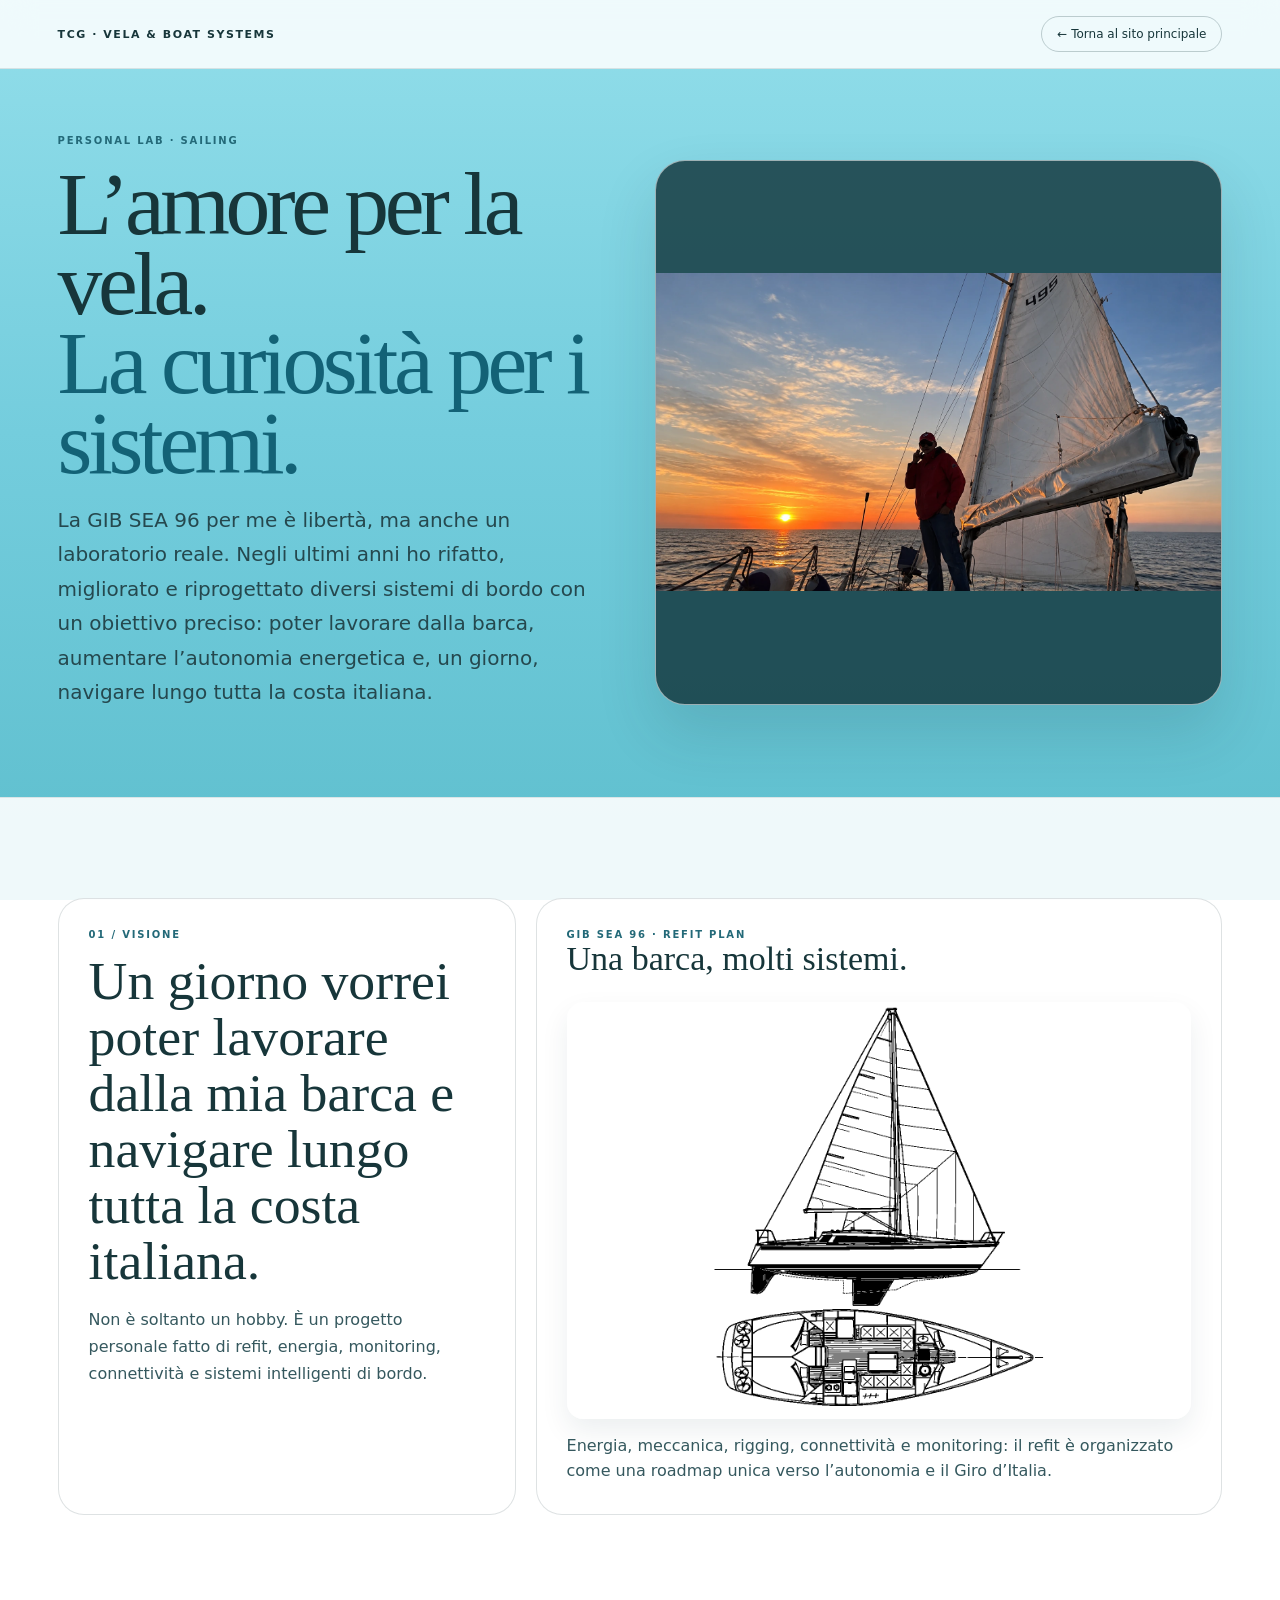
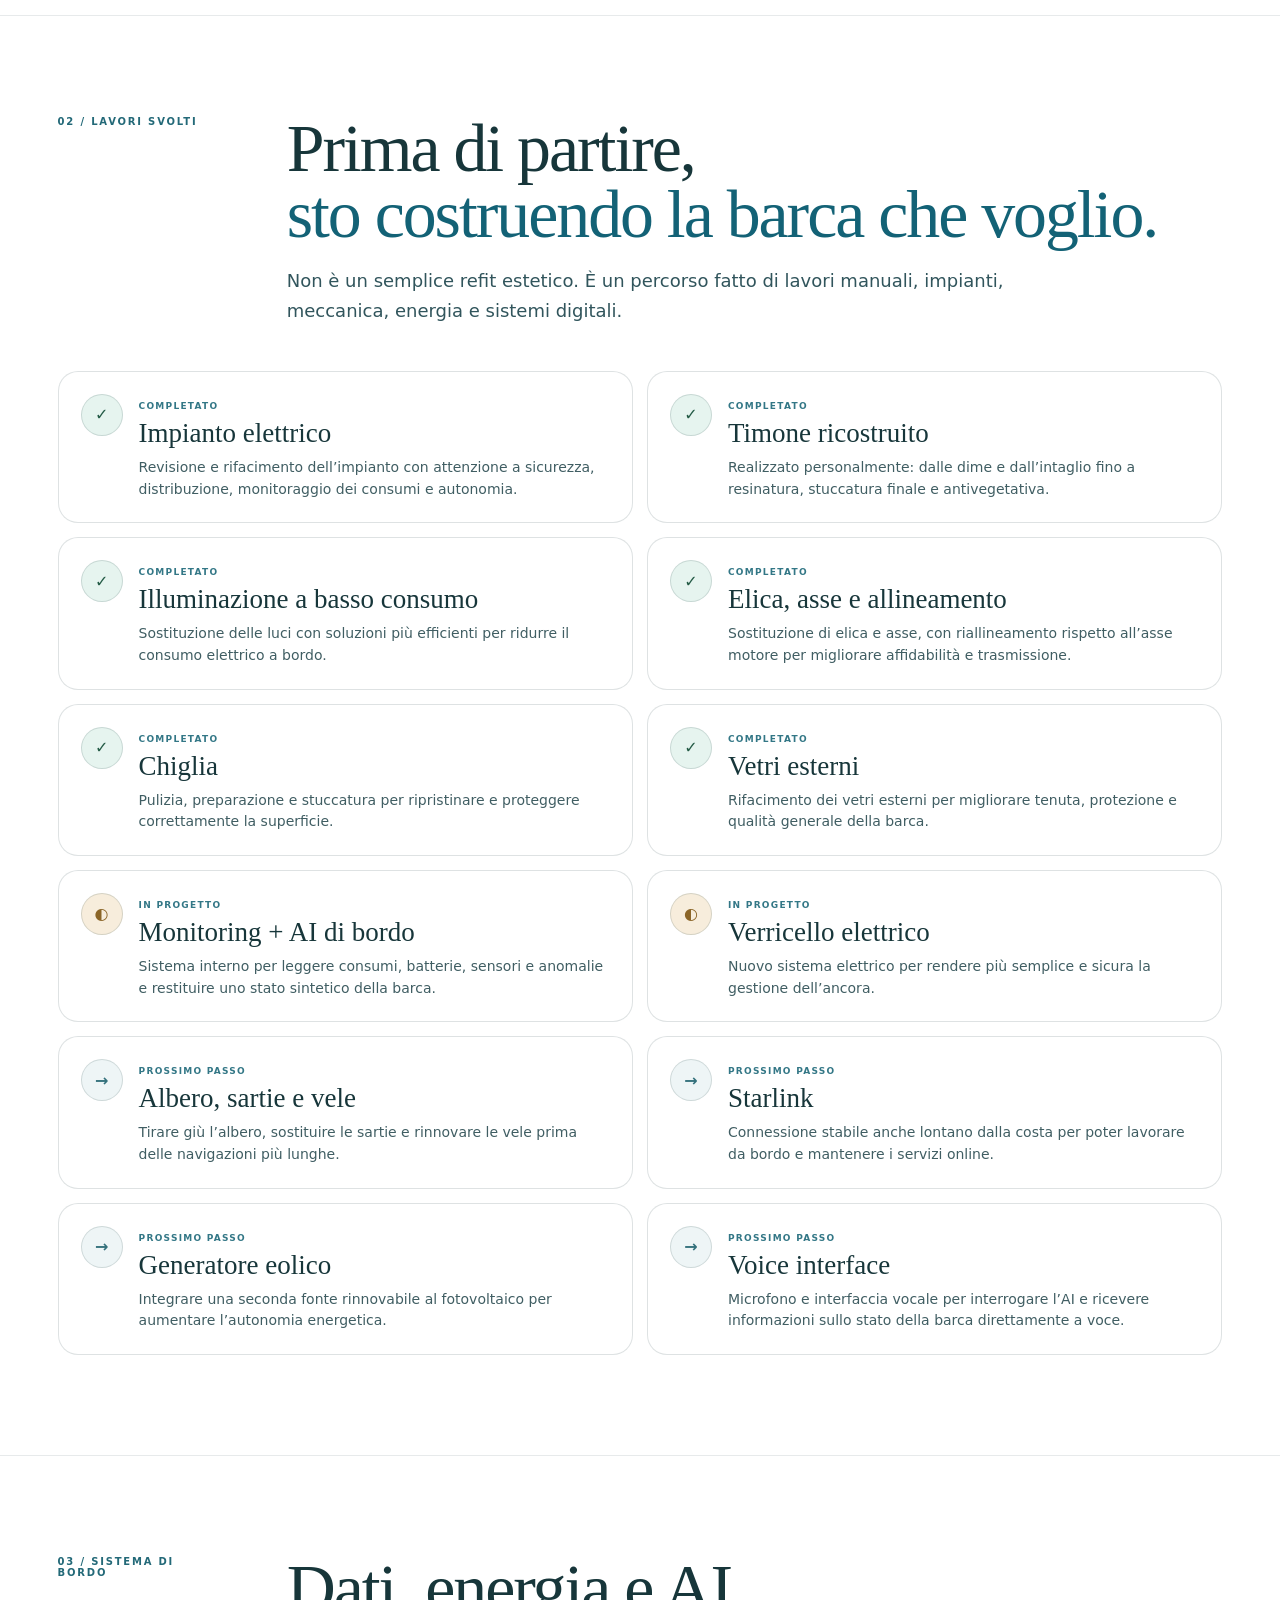
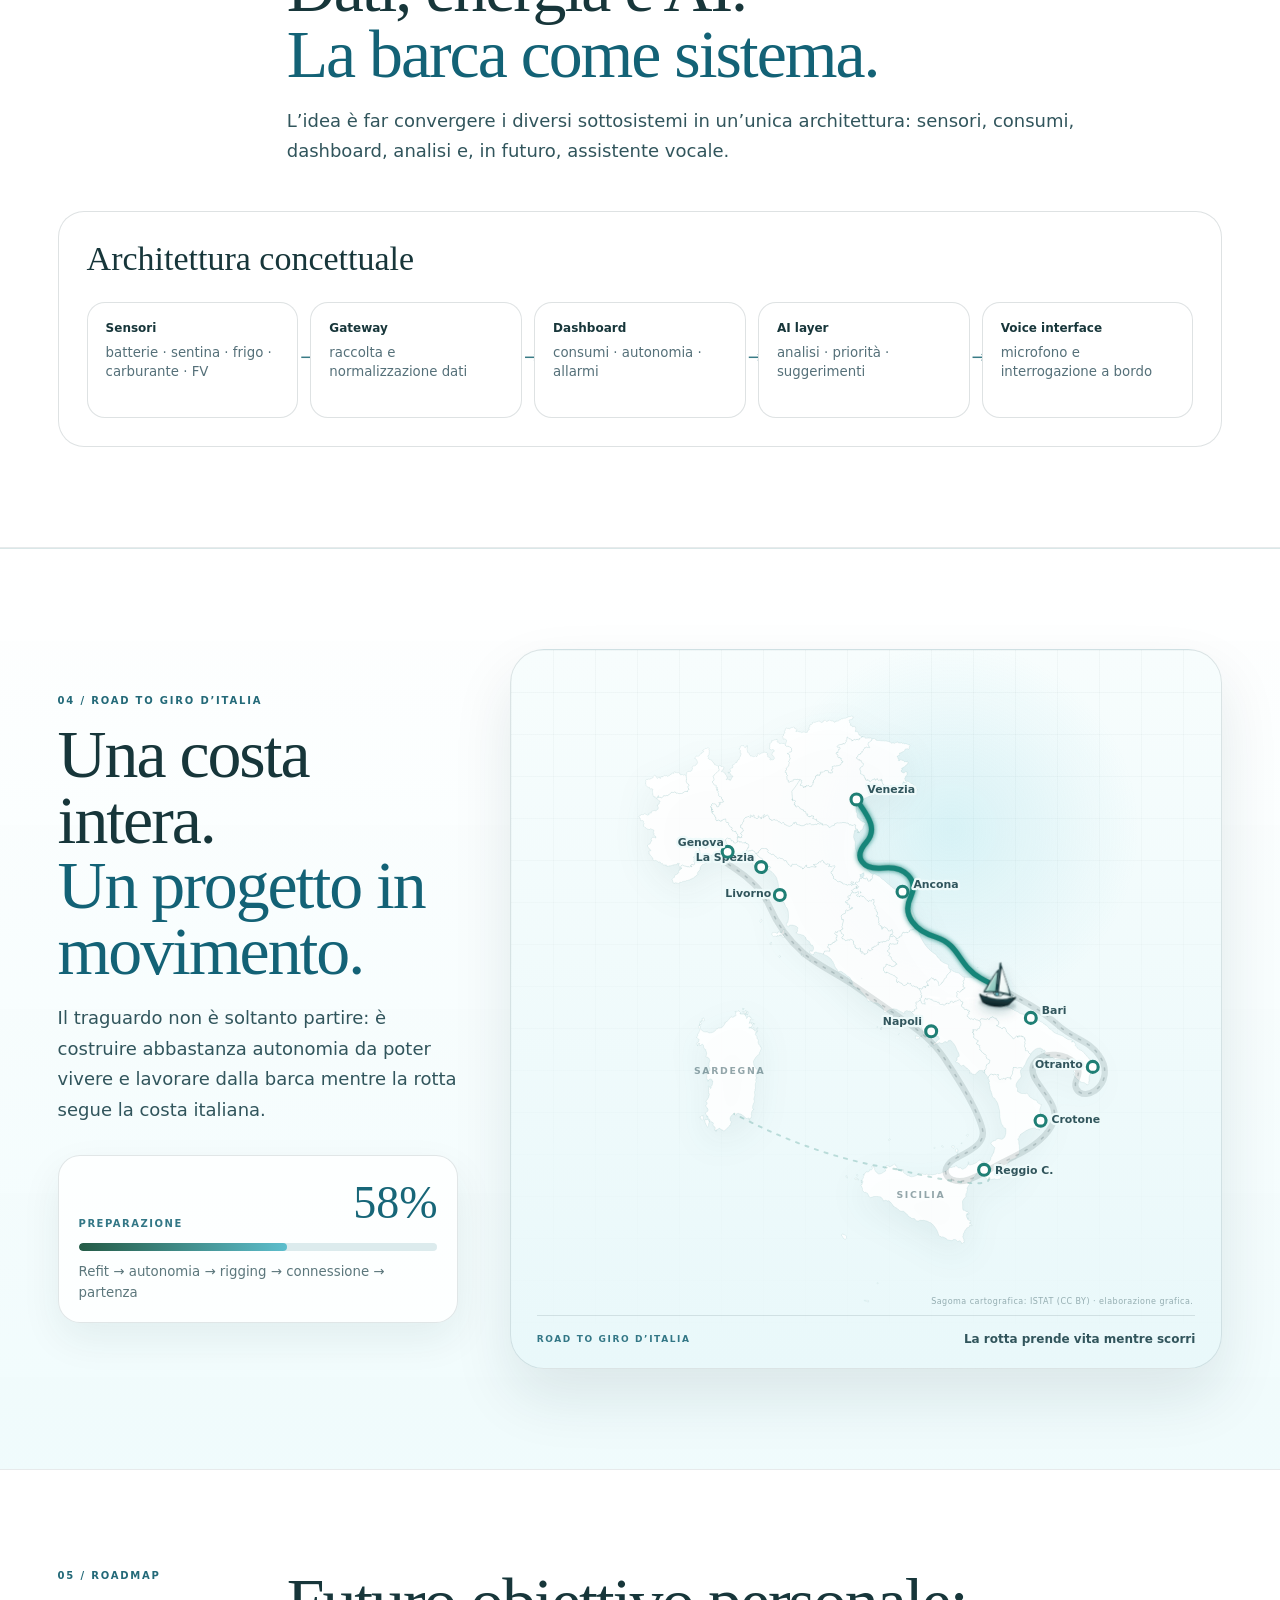
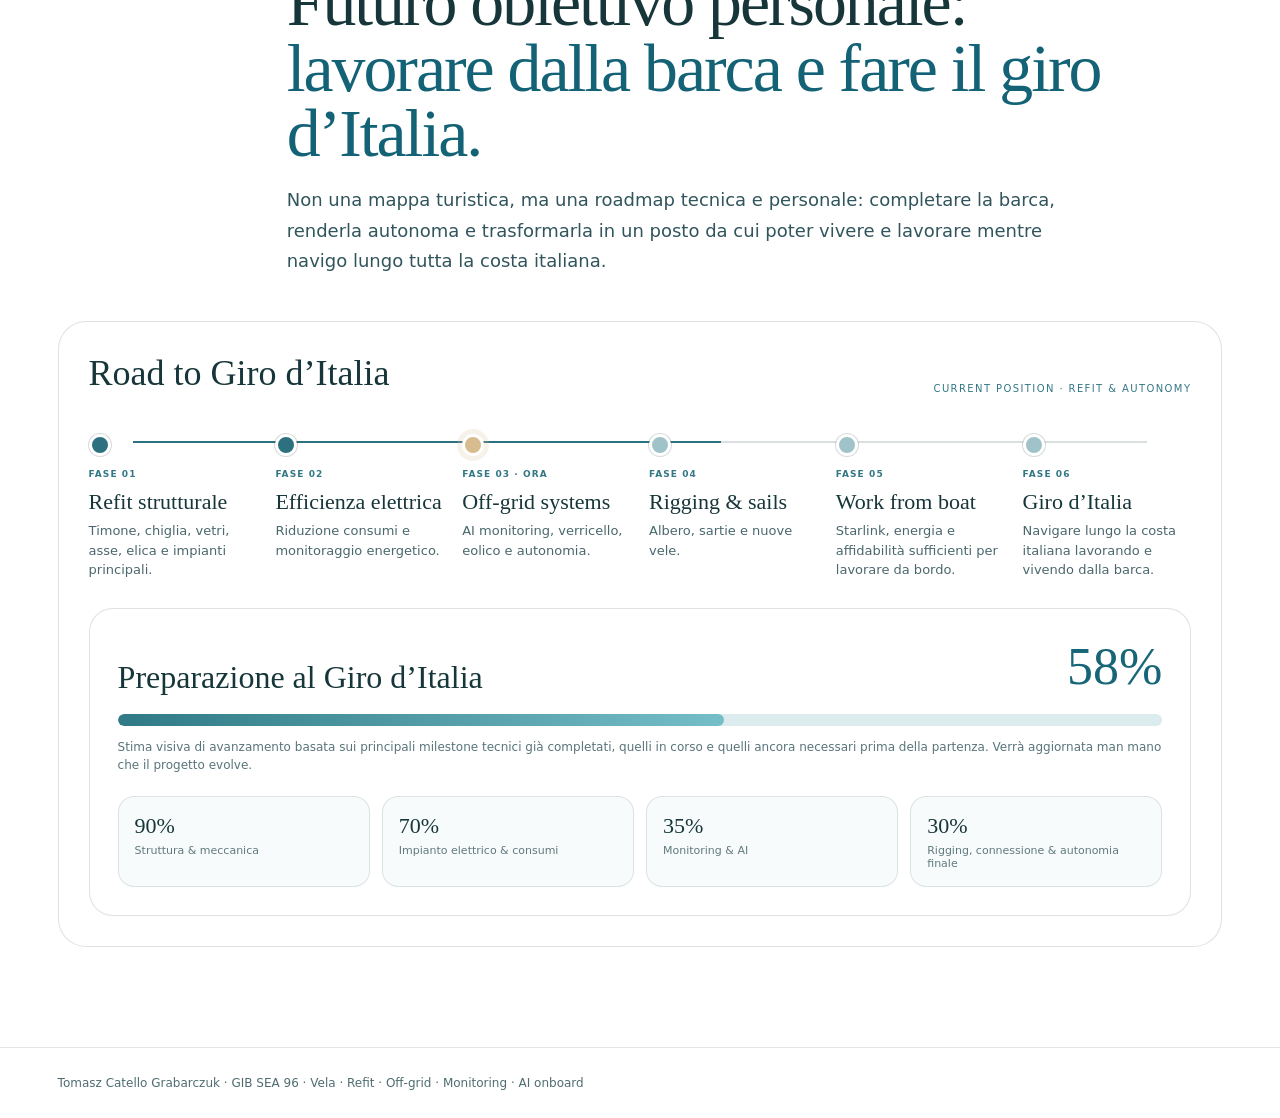
==== commit 127a488f: "Make Giro d'Italia sailing route more elastic" ====
--- a/vela.html
+++ b/vela.html
@@ -1,4 +1,4 @@
-<!doctype html><html lang="it"><head><meta charset="utf-8"><meta name="viewport" content="width=device-width,initial-scale=1"><title>Vela & Boat Systems — Tomasz Catello Grabarczuk</title><meta name="description" content="Il progetto personale di Tomasz: refit della GIB SEA 96, autonomia elettrica, monitoring, AI di bordo e Road to Giro d’Italia."><meta name="theme-color" content="#74cddd"><meta property="og:title" content="Vela & Boat Systems — Tomasz Catello Grabarczuk"><meta property="og:description" content="Refit, autonomia elettrica, monitoring e AI di bordo verso l'obiettivo di lavorare dalla barca e navigare lungo la costa italiana."><meta property="og:image" content="/assets/sailing-sunset-hq.webp"><link rel="icon" href="/favicon.svg" type="image/svg+xml"><link rel="stylesheet" href="/vela.css?v=20260918-boat3d1"></head><body><header><a class="brand" href="/">TCG · Vela & Boat Systems</a><a class="back" href="/">← Torna al sito principale</a></header><main><section class="hero"><div><div class="eyebrow">Personal lab · Sailing</div><h1>L’amore per la vela.<br><em>La curiosità per i sistemi.</em></h1><p class="intro">La GIB SEA 96 per me è libertà, ma anche un laboratorio reale. Negli ultimi anni ho rifatto, migliorato e riprogettato diversi sistemi di bordo con un obiettivo preciso: poter lavorare dalla barca, aumentare l’autonomia energetica e, un giorno, navigare lungo tutta la costa italiana.</p></div><div class="hero-media"><img src="/assets/sailing-sunset-hq.webp" alt="Navigazione a vela al tramonto"></div></section><section class="section white"><div class="vision"><article class="vision-card"><div class="eyebrow">01 / Visione</div><blockquote>Un giorno vorrei poter lavorare dalla mia barca e navigare lungo tutta la costa italiana.</blockquote><p>Non è soltanto un hobby. È un progetto personale fatto di refit, energia, monitoring, connettività e sistemi intelligenti di bordo.</p></article><article class="schematic"><div class="eyebrow">GIB SEA 96 · Refit plan</div><h3>Una barca, molti sistemi.</h3><img src="/assets/gib-sea-plan-site.png?v=5" alt="Piano tecnico della GIB SEA 96 con vista laterale e pianta" class="schematic-plan"><p>Energia, meccanica, rigging, connettività e monitoring: il refit è organizzato come una roadmap unica verso l’autonomia e il Giro d’Italia.</p></article></div></section><section class="section"><div class="section-head"><div class="eyebrow">02 / Lavori svolti</div><div><h2 class="section-title">Prima di partire,<br><em>sto costruendo la barca che voglio.</em></h2><p class="lead">Non è un semplice refit estetico. È un percorso fatto di lavori manuali, impianti, meccanica, energia e sistemi digitali.</p></div></div><div class="works"><article class="work"><div class="status done">✓</div><div><small>Completato</small><h3>Impianto elettrico</h3><p>Revisione e rifacimento dell’impianto con attenzione a sicurezza, distribuzione, monitoraggio dei consumi e autonomia.</p></div></article><article class="work"><div class="status done">✓</div><div><small>Completato</small><h3>Timone ricostruito</h3><p>Realizzato personalmente: dalle dime e dall’intaglio fino a resinatura, stuccatura finale e antivegetativa.</p></div></article><article class="work"><div class="status done">✓</div><div><small>Completato</small><h3>Illuminazione a basso consumo</h3><p>Sostituzione delle luci con soluzioni più efficienti per ridurre il consumo elettrico a bordo.</p></div></article><article class="work"><div class="status done">✓</div><div><small>Completato</small><h3>Elica, asse e allineamento</h3><p>Sostituzione di elica e asse, con riallineamento rispetto all’asse motore per migliorare affidabilità e trasmissione.</p></div></article><article class="work"><div class="status done">✓</div><div><small>Completato</small><h3>Chiglia</h3><p>Pulizia, preparazione e stuccatura per ripristinare e proteggere correttamente la superficie.</p></div></article><article class="work"><div class="status done">✓</div><div><small>Completato</small><h3>Vetri esterni</h3><p>Rifacimento dei vetri esterni per migliorare tenuta, protezione e qualità generale della barca.</p></div></article><article class="work"><div class="status wip">◐</div><div><small>In progetto</small><h3>Monitoring + AI di bordo</h3><p>Sistema interno per leggere consumi, batterie, sensori e anomalie e restituire uno stato sintetico della barca.</p></div></article><article class="work"><div class="status wip">◐</div><div><small>In progetto</small><h3>Verricello elettrico</h3><p>Nuovo sistema elettrico per rendere più semplice e sicura la gestione dell’ancora.</p></div></article><article class="work"><div class="status next">→</div><div><small>Prossimo passo</small><h3>Albero, sartie e vele</h3><p>Tirare giù l’albero, sostituire le sartie e rinnovare le vele prima delle navigazioni più lunghe.</p></div></article><article class="work"><div class="status next">→</div><div><small>Prossimo passo</small><h3>Starlink</h3><p>Connessione stabile anche lontano dalla costa per poter lavorare da bordo e mantenere i servizi online.</p></div></article><article class="work"><div class="status next">→</div><div><small>Prossimo passo</small><h3>Generatore eolico</h3><p>Integrare una seconda fonte rinnovabile al fotovoltaico per aumentare l’autonomia energetica.</p></div></article><article class="work"><div class="status next">→</div><div><small>Prossimo passo</small><h3>Voice interface</h3><p>Microfono e interfaccia vocale per interrogare l’AI e ricevere informazioni sullo stato della barca direttamente a voce.</p></div></article></div></section><section class="section white"><div class="section-head"><div class="eyebrow">03 / Sistema di bordo</div><div><h2 class="section-title">Dati, energia e AI.<br><em>La barca come sistema.</em></h2><p class="lead">L’idea è far convergere i diversi sottosistemi in un’unica architettura: sensori, consumi, dashboard, analisi e, in futuro, assistente vocale.</p></div></div><div class="architecture"><h3>Architettura concettuale</h3><div class="nodes"><div class="node"><strong>Sensori</strong><small>batterie · sentina · frigo · carburante · FV</small></div><div class="node"><strong>Gateway</strong><small>raccolta e normalizzazione dati</small></div><div class="node"><strong>Dashboard</strong><small>consumi · autonomia · allarmi</small></div><div class="node"><strong>AI layer</strong><small>analisi · priorità · suggerimenti</small></div><div class="node"><strong>Voice interface</strong><small>microfono e interrogazione a bordo</small></div></div></div></section><section class="section route-section" id="giro"><div class="route-layout"><div class="route-copy"><div class="eyebrow">04 / Road to Giro d’Italia</div><h2 class="section-title">Una costa intera.<br><em>Un progetto in movimento.</em></h2><p class="lead">Il traguardo non è soltanto partire: è costruire abbastanza autonomia da poter vivere e lavorare dalla barca mentre la rotta segue la costa italiana.</p><div class="route-progress-card"><div><span>Preparazione</span><strong>58%</strong></div><div class="route-mini-bar"><i></i></div><small>Refit → autonomia → rigging → connessione → partenza</small></div></div><div class="route-stage" aria-label="Rotta animata del progetto Giro d’Italia"><svg class="route-map" viewBox="0 0 720 860" role="img" aria-label="Sagoma reale dell’Italia con rotta nautica animata">
+<!doctype html><html lang="it"><head><meta charset="utf-8"><meta name="viewport" content="width=device-width,initial-scale=1"><title>Vela & Boat Systems — Tomasz Catello Grabarczuk</title><meta name="description" content="Il progetto personale di Tomasz: refit della GIB SEA 96, autonomia elettrica, monitoring, AI di bordo e Road to Giro d’Italia."><meta name="theme-color" content="#74cddd"><meta property="og:title" content="Vela & Boat Systems — Tomasz Catello Grabarczuk"><meta property="og:description" content="Refit, autonomia elettrica, monitoring e AI di bordo verso l'obiettivo di lavorare dalla barca e navigare lungo la costa italiana."><meta property="og:image" content="/assets/sailing-sunset-hq.webp"><link rel="icon" href="/favicon.svg" type="image/svg+xml"><link rel="stylesheet" href="/vela.css?v=20260918-elastic1"></head><body><header><a class="brand" href="/">TCG · Vela & Boat Systems</a><a class="back" href="/">← Torna al sito principale</a></header><main><section class="hero"><div><div class="eyebrow">Personal lab · Sailing</div><h1>L’amore per la vela.<br><em>La curiosità per i sistemi.</em></h1><p class="intro">La GIB SEA 96 per me è libertà, ma anche un laboratorio reale. Negli ultimi anni ho rifatto, migliorato e riprogettato diversi sistemi di bordo con un obiettivo preciso: poter lavorare dalla barca, aumentare l’autonomia energetica e, un giorno, navigare lungo tutta la costa italiana.</p></div><div class="hero-media"><img src="/assets/sailing-sunset-hq.webp" alt="Navigazione a vela al tramonto"></div></section><section class="section white"><div class="vision"><article class="vision-card"><div class="eyebrow">01 / Visione</div><blockquote>Un giorno vorrei poter lavorare dalla mia barca e navigare lungo tutta la costa italiana.</blockquote><p>Non è soltanto un hobby. È un progetto personale fatto di refit, energia, monitoring, connettività e sistemi intelligenti di bordo.</p></article><article class="schematic"><div class="eyebrow">GIB SEA 96 · Refit plan</div><h3>Una barca, molti sistemi.</h3><img src="/assets/gib-sea-plan-site.png?v=5" alt="Piano tecnico della GIB SEA 96 con vista laterale e pianta" class="schematic-plan"><p>Energia, meccanica, rigging, connettività e monitoring: il refit è organizzato come una roadmap unica verso l’autonomia e il Giro d’Italia.</p></article></div></section><section class="section"><div class="section-head"><div class="eyebrow">02 / Lavori svolti</div><div><h2 class="section-title">Prima di partire,<br><em>sto costruendo la barca che voglio.</em></h2><p class="lead">Non è un semplice refit estetico. È un percorso fatto di lavori manuali, impianti, meccanica, energia e sistemi digitali.</p></div></div><div class="works"><article class="work"><div class="status done">✓</div><div><small>Completato</small><h3>Impianto elettrico</h3><p>Revisione e rifacimento dell’impianto con attenzione a sicurezza, distribuzione, monitoraggio dei consumi e autonomia.</p></div></article><article class="work"><div class="status done">✓</div><div><small>Completato</small><h3>Timone ricostruito</h3><p>Realizzato personalmente: dalle dime e dall’intaglio fino a resinatura, stuccatura finale e antivegetativa.</p></div></article><article class="work"><div class="status done">✓</div><div><small>Completato</small><h3>Illuminazione a basso consumo</h3><p>Sostituzione delle luci con soluzioni più efficienti per ridurre il consumo elettrico a bordo.</p></div></article><article class="work"><div class="status done">✓</div><div><small>Completato</small><h3>Elica, asse e allineamento</h3><p>Sostituzione di elica e asse, con riallineamento rispetto all’asse motore per migliorare affidabilità e trasmissione.</p></div></article><article class="work"><div class="status done">✓</div><div><small>Completato</small><h3>Chiglia</h3><p>Pulizia, preparazione e stuccatura per ripristinare e proteggere correttamente la superficie.</p></div></article><article class="work"><div class="status done">✓</div><div><small>Completato</small><h3>Vetri esterni</h3><p>Rifacimento dei vetri esterni per migliorare tenuta, protezione e qualità generale della barca.</p></div></article><article class="work"><div class="status wip">◐</div><div><small>In progetto</small><h3>Monitoring + AI di bordo</h3><p>Sistema interno per leggere consumi, batterie, sensori e anomalie e restituire uno stato sintetico della barca.</p></div></article><article class="work"><div class="status wip">◐</div><div><small>In progetto</small><h3>Verricello elettrico</h3><p>Nuovo sistema elettrico per rendere più semplice e sicura la gestione dell’ancora.</p></div></article><article class="work"><div class="status next">→</div><div><small>Prossimo passo</small><h3>Albero, sartie e vele</h3><p>Tirare giù l’albero, sostituire le sartie e rinnovare le vele prima delle navigazioni più lunghe.</p></div></article><article class="work"><div class="status next">→</div><div><small>Prossimo passo</small><h3>Starlink</h3><p>Connessione stabile anche lontano dalla costa per poter lavorare da bordo e mantenere i servizi online.</p></div></article><article class="work"><div class="status next">→</div><div><small>Prossimo passo</small><h3>Generatore eolico</h3><p>Integrare una seconda fonte rinnovabile al fotovoltaico per aumentare l’autonomia energetica.</p></div></article><article class="work"><div class="status next">→</div><div><small>Prossimo passo</small><h3>Voice interface</h3><p>Microfono e interfaccia vocale per interrogare l’AI e ricevere informazioni sullo stato della barca direttamente a voce.</p></div></article></div></section><section class="section white"><div class="section-head"><div class="eyebrow">03 / Sistema di bordo</div><div><h2 class="section-title">Dati, energia e AI.<br><em>La barca come sistema.</em></h2><p class="lead">L’idea è far convergere i diversi sottosistemi in un’unica architettura: sensori, consumi, dashboard, analisi e, in futuro, assistente vocale.</p></div></div><div class="architecture"><h3>Architettura concettuale</h3><div class="nodes"><div class="node"><strong>Sensori</strong><small>batterie · sentina · frigo · carburante · FV</small></div><div class="node"><strong>Gateway</strong><small>raccolta e normalizzazione dati</small></div><div class="node"><strong>Dashboard</strong><small>consumi · autonomia · allarmi</small></div><div class="node"><strong>AI layer</strong><small>analisi · priorità · suggerimenti</small></div><div class="node"><strong>Voice interface</strong><small>microfono e interrogazione a bordo</small></div></div></div></section><section class="section route-section" id="giro"><div class="route-layout"><div class="route-copy"><div class="eyebrow">04 / Road to Giro d’Italia</div><h2 class="section-title">Una costa intera.<br><em>Un progetto in movimento.</em></h2><p class="lead">Il traguardo non è soltanto partire: è costruire abbastanza autonomia da poter vivere e lavorare dalla barca mentre la rotta segue la costa italiana.</p><div class="route-progress-card"><div><span>Preparazione</span><strong>58%</strong></div><div class="route-mini-bar"><i></i></div><small>Refit → autonomia → rigging → connessione → partenza</small></div></div><div class="route-stage" aria-label="Rotta animata del progetto Giro d’Italia"><svg class="route-map" viewBox="0 0 720 860" role="img" aria-label="Sagoma reale dell’Italia con rotta nautica animata">
 <defs>
   <filter id="boatShadow" x="-100%" y="-100%" width="300%" height="300%"><feDropShadow dx="0" dy="7" stdDeviation="7" flood-color="#0d4f58" flood-opacity=".22"/></filter>
   <filter id="routeGlow" x="-30%" y="-30%" width="160%" height="160%"><feGaussianBlur stdDeviation="3.2" result="b"/><feMerge><feMergeNode in="b"/><feMergeNode in="SourceGraphic"/></feMerge></filter>
@@ -23,9 +23,9 @@
 </defs>
 <g class="italy-real"><path class="italy-region" d="M93.0 171.5L92.2 170.1L92.1 169.6L91.7 168.9L91.7 168.4L92.5 168.4L92.8 168.1L92.9 168.0L92.8 167.5L92.9 167.1L93.1 166.8L93.9 166.5L94.4 166.2L94.2 166.0L94.1 165.4L94.3 164.9L95.1 164.2L95.0 164.0L95.4 163.5L95.3 163.2L94.6 162.9L93.9 162.5L93.8 162.3L92.8 161.9L92.2 161.6L91.9 161.3L91.7 160.6L91.3 160.2L91.2 159.7L91.4 159.3L91.7 159.1L91.9 158.7L91.9 158.0L92.2 157.4L92.3 156.8L92.6 156.4L93.1 156.1L93.3 156.8L93.3 157.3L93.0 157.7L93.2 158.4L93.6 158.6L93.7 158.3L94.0 158.1L94.5 158.2L96.1 158.4L96.5 158.9L97.2 159.1L97.5 158.8L97.8 158.3L98.5 157.6L99.2 157.3L99.5 156.2L100.0 156.3L101.2 156.1L102.2 156.3L102.7 155.9L103.5 155.8L103.9 155.5L104.3 155.7L104.5 156.1L104.8 156.1L105.1 155.9L105.7 155.4L105.7 155.2L106.5 154.9L107.0 154.2L107.3 154.1L108.3 153.6L108.4 153.2L109.1 152.3L109.3 152.2L110.3 151.8L111.1 151.9L111.8 152.2L112.5 152.2L113.0 151.6L113.7 151.3L114.2 151.3L114.6 151.5L114.9 151.9L115.1 151.8L115.7 152.1L116.0 152.4L116.2 153.1L117.4 152.6L117.9 152.7L118.7 153.2L119.5 153.8L120.1 153.5L120.8 153.6L121.5 153.4L121.8 153.4L122.2 153.9L122.3 153.9L122.5 153.8L122.9 153.4L123.5 153.0L124.0 152.8L125.0 152.3L125.4 151.8L125.4 151.6L125.6 151.6L126.4 151.1L127.1 150.9L127.6 150.9L128.0 150.6L128.6 150.9L128.8 150.9L129.4 150.7L129.9 150.8L130.3 151.4L130.5 151.3L130.3 150.7L130.4 150.3L130.3 150.0L130.4 149.9L131.3 148.6L132.0 148.4L132.3 148.4L132.4 147.9L132.0 147.6L131.8 147.1L131.5 146.8L131.6 146.4L131.1 146.1L131.0 145.5L130.7 145.4L130.8 144.8L131.1 144.2L131.5 144.1L131.7 143.8L132.0 143.3L132.3 142.7L131.8 142.0L131.9 141.5L131.3 141.4L130.5 141.0L129.8 140.3L129.6 139.7L129.0 138.9L128.7 138.4L128.8 137.6L128.6 136.5L129.2 136.1L129.1 135.5L128.7 135.2L128.8 134.7L129.2 134.2L129.3 133.7L129.0 133.3L128.7 131.7L128.7 130.8L128.7 130.2L129.4 129.5L128.9 128.8L129.0 128.2L129.4 127.7L129.5 127.2L129.4 126.5L130.2 126.0L130.8 125.2L131.6 125.0L133.2 125.0L134.5 124.9L134.8 125.0L135.3 124.3L135.7 124.0L136.0 124.0L136.1 122.9L136.1 122.7L136.5 122.3L136.9 122.1L137.0 121.7L136.5 120.4L136.5 120.0L136.9 119.2L137.0 118.5L137.2 118.3L137.7 118.2L138.9 117.9L139.5 117.9L140.7 117.5L140.9 117.2L141.1 116.3L141.6 116.0L142.5 115.9L142.8 115.6L143.0 115.2L142.7 114.4L142.8 114.1L143.5 113.3L143.5 113.0L143.2 112.6L142.9 112.0L142.2 110.1L141.5 109.9L141.2 109.4L140.7 108.6L139.7 108.3L139.4 107.9L141.2 106.2L141.4 105.8L142.2 105.2L142.7 105.3L143.4 105.6L144.3 105.4L145.0 105.2L145.4 105.0L145.8 104.5L146.5 103.1L146.9 102.8L147.7 102.6L148.1 102.4L148.4 101.9L148.2 101.4L148.3 101.2L148.8 101.0L149.4 101.1L149.7 100.8L150.9 100.1L151.1 99.7L150.8 99.5L151.0 99.0L150.7 98.7L149.8 98.5L149.7 98.3L150.5 97.2L150.8 97.3L151.2 97.2L152.1 96.7L153.3 95.5L153.8 95.4L154.1 95.5L154.6 95.5L155.3 95.1L156.9 94.7L157.5 94.8L158.3 95.9L158.0 96.4L157.9 97.2L158.0 97.6L158.4 98.1L158.4 98.9L158.2 99.9L158.4 101.1L158.1 101.9L158.3 103.1L157.8 103.8L157.2 104.1L157.1 104.3L157.0 105.0L156.4 105.4L156.7 106.1L157.5 107.0L157.8 107.7L157.4 107.8L157.1 108.3L157.2 108.6L158.2 108.9L158.4 109.6L158.7 109.8L159.3 109.8L161.6 110.7L161.8 111.5L162.0 112.0L162.2 112.1L162.5 112.3L163.3 113.2L163.5 114.1L164.8 114.7L164.8 115.1L164.5 115.3L164.6 115.6L165.3 116.2L165.4 116.7L165.5 116.9L167.2 116.8L167.8 117.5L168.8 117.8L169.2 118.2L170.0 118.3L170.5 118.4L170.2 118.9L170.1 119.5L170.5 120.5L170.8 122.0L171.1 122.5L171.2 123.0L171.1 123.6L170.5 124.2L170.4 124.3L169.8 124.8L169.3 125.2L168.9 125.6L167.5 127.0L165.7 128.8L165.3 129.2L164.6 129.8L163.5 131.2L163.4 131.8L164.2 133.8L164.5 134.3L164.6 134.8L164.6 135.2L164.6 135.6L164.6 135.9L164.3 136.5L163.9 136.9L163.1 137.3L162.6 137.9L162.5 138.5L162.7 139.4L163.9 140.9L164.0 141.0L164.6 142.3L165.0 142.5L166.6 142.7L166.8 142.7L167.3 143.0L167.5 143.4L167.5 143.7L167.2 144.6L166.9 145.1L166.9 145.2L166.9 145.7L167.5 145.9L168.0 145.9L168.6 145.7L168.9 145.8L168.8 146.3L168.4 146.4L168.3 146.7L168.5 147.0L168.8 147.4L169.2 148.1L169.1 148.5L168.7 148.5L168.4 148.1L167.9 148.0L167.9 148.5L168.1 148.7L168.0 149.2L168.1 149.4L168.7 149.3L169.0 149.5L169.5 150.1L169.4 150.5L169.9 150.7L170.0 151.1L169.9 151.6L169.5 151.9L169.5 152.2L170.1 152.8L170.1 153.4L170.1 153.6L170.3 154.5L170.7 155.2L170.5 155.4L170.4 155.9L170.9 156.7L171.2 157.0L171.7 157.3L172.6 157.3L173.2 158.1L173.7 158.2L174.1 158.1L174.1 158.2L174.3 159.1L174.1 159.5L174.2 159.7L174.3 159.8L174.7 160.1L175.1 160.6L175.2 161.6L175.6 161.4L175.9 161.4L175.9 162.4L176.1 162.7L176.8 163.7L176.8 164.1L176.3 164.2L175.8 164.2L175.2 164.4L175.3 164.8L174.8 165.0L174.4 165.0L173.2 164.5L172.8 164.8L172.9 165.2L171.3 165.3L170.7 165.1L170.8 165.3L170.8 165.6L171.4 166.0L172.1 166.6L172.5 166.5L172.8 166.5L172.5 167.3L172.0 167.6L171.9 168.1L171.0 167.8L171.1 168.1L170.9 168.7L170.5 170.1L169.3 170.6L169.2 170.6L168.1 170.7L168.0 170.2L167.8 169.9L167.8 169.2L167.6 168.5L166.4 167.7L166.5 167.2L166.1 166.8L165.5 166.6L164.8 167.0L164.4 166.8L163.4 167.0L162.8 166.7L162.6 166.2L162.5 166.5L162.0 167.1L161.3 167.4L161.6 168.1L161.8 169.0L161.6 169.0L161.0 169.4L160.6 169.3L160.3 169.7L159.9 170.7L160.5 170.7L160.9 171.0L160.6 171.4L160.6 171.8L161.1 171.8L161.1 171.5L161.7 171.6L161.7 172.0L161.6 172.4L161.7 172.6L161.6 172.8L162.0 173.0L162.1 173.2L161.7 173.6L161.5 173.2L161.1 173.1L161.0 173.4L161.3 173.7L162.2 173.9L162.6 173.8L162.7 174.1L162.1 174.1L161.4 174.2L162.0 174.3L162.0 174.7L161.5 174.7L161.2 174.9L161.2 175.4L161.6 175.6L162.2 176.1L162.3 176.4L161.2 176.8L161.4 177.1L162.5 176.9L162.5 176.6L162.7 176.3L163.5 176.3L163.9 176.5L163.0 177.0L162.1 177.9L162.1 178.4L162.3 178.7L162.7 179.0L162.7 179.4L163.7 179.7L164.1 180.0L164.4 181.0L164.6 181.1L165.4 181.3L165.5 181.6L165.3 182.0L165.3 182.6L165.5 183.0L166.0 183.2L166.0 183.7L166.7 184.2L166.8 184.6L167.1 184.7L166.7 185.3L167.0 185.5L167.1 185.7L167.1 185.9L166.9 186.7L166.6 187.0L167.0 187.3L167.4 187.4L167.7 187.7L167.4 188.1L167.8 188.4L168.4 187.8L168.9 187.8L169.5 188.1L169.8 187.9L169.8 187.6L170.2 187.1L170.2 187.1L170.5 187.2L170.8 187.9L171.2 188.1L171.9 188.1L172.3 188.3L172.4 188.6L173.1 189.2L173.5 189.1L173.6 188.8L173.6 188.2L173.8 188.1L174.2 188.3L174.6 188.2L174.8 187.9L174.4 187.5L174.7 187.3L175.2 187.4L175.8 187.0L175.9 186.8L176.6 186.7L176.7 186.5L177.7 186.3L177.8 186.4L178.7 185.7L179.0 185.8L178.7 186.1L179.2 186.3L179.6 186.8L179.4 187.0L179.7 187.2L179.8 187.9L179.8 188.4L179.7 189.1L180.4 190.4L180.9 190.8L181.7 190.6L182.1 190.4L182.6 190.4L182.7 190.7L183.4 191.7L183.4 192.4L183.1 192.9L183.0 193.3L183.4 193.5L184.4 194.9L184.6 195.6L184.9 195.9L185.4 196.0L185.6 196.3L186.0 196.8L186.9 196.9L187.2 196.8L187.5 197.7L187.9 198.3L187.9 198.7L187.2 199.2L186.9 199.3L187.0 199.6L187.7 200.4L187.7 200.6L188.0 200.6L188.2 201.1L188.1 201.4L188.5 201.6L188.9 201.5L189.2 201.3L189.8 201.9L190.2 202.1L190.7 202.2L191.7 202.0L192.2 201.6L192.4 201.6L192.3 202.2L192.6 202.6L193.0 202.8L193.0 203.6L192.9 203.9L192.9 204.4L194.0 205.4L195.0 205.7L195.0 206.1L194.9 206.8L194.5 207.6L194.7 208.7L194.6 209.1L194.4 210.0L194.3 210.0L194.3 210.5L194.4 210.9L194.6 211.6L194.5 212.1L194.2 212.3L194.4 213.9L194.3 214.5L194.5 214.7L194.6 215.5L194.5 215.8L194.3 216.0L193.5 216.1L192.8 216.6L192.0 217.2L191.7 217.2L191.1 217.2L190.5 216.8L189.9 216.7L189.5 215.9L189.6 215.1L189.6 214.9L188.7 214.5L188.1 214.0L187.4 214.1L186.8 214.6L186.4 212.9L186.1 212.8L186.1 212.5L185.7 212.2L185.5 211.6L185.2 211.2L184.5 211.2L184.2 211.5L183.8 211.4L183.2 211.5L183.0 211.3L182.8 210.9L182.5 210.6L181.1 210.6L180.9 210.7L180.6 211.5L180.0 212.5L179.3 212.8L178.8 213.0L178.8 213.4L179.2 213.9L179.7 214.1L179.9 214.5L179.9 215.4L180.0 215.8L180.2 216.8L180.5 217.4L180.7 217.7L180.5 218.1L179.9 218.4L179.3 218.4L179.2 218.8L179.2 218.8L178.8 218.6L178.1 217.8L177.8 218.1L177.1 218.1L176.8 218.0L176.0 218.0L175.8 218.8L176.1 219.3L175.9 219.5L175.0 219.8L174.6 220.1L174.4 220.6L174.6 222.0L174.3 222.2L174.1 222.3L174.1 222.7L173.3 222.7L173.2 222.7L173.3 221.5L173.0 220.3L172.8 220.1L172.4 220.4L172.2 220.3L172.5 220.0L172.6 219.7L172.3 219.1L171.7 218.7L171.7 218.4L171.3 217.4L170.8 216.9L170.5 216.8L169.9 216.8L169.3 216.7L168.9 217.1L168.2 216.7L167.9 216.9L167.1 216.7L166.8 216.9L166.5 216.8L166.0 216.4L165.9 216.6L165.7 217.1L165.4 217.5L164.9 217.6L164.8 218.2L165.5 219.1L165.2 219.6L164.7 219.6L164.3 220.0L164.2 220.5L163.5 220.6L163.7 221.4L163.1 221.6L162.9 221.8L162.3 221.7L162.1 221.2L161.8 221.2L160.7 221.4L159.1 221.3L158.5 220.6L157.9 221.0L157.7 221.4L157.5 222.2L157.1 221.8L156.5 221.9L156.1 221.3L155.8 221.2L155.2 221.6L155.0 221.9L155.1 222.5L154.7 222.7L154.6 223.0L154.8 223.3L154.6 223.5L154.3 223.5L153.8 223.7L153.7 224.0L153.0 224.3L152.6 223.0L151.9 222.8L151.2 222.8L150.9 222.3L150.4 221.8L149.6 221.8L149.0 221.6L148.7 221.4L148.3 220.8L147.8 220.2L147.3 220.7L146.4 221.1L146.1 222.0L146.0 222.3L146.4 223.0L146.1 223.2L145.3 223.4L145.1 224.1L145.1 224.4L145.7 224.9L145.6 225.4L146.3 226.4L146.2 226.8L145.9 227.0L145.6 227.5L145.5 228.2L144.9 228.5L144.6 228.8L144.3 228.6L143.8 228.9L143.4 229.4L142.7 229.5L142.8 230.1L142.3 230.4L142.4 230.6L142.7 231.4L142.5 232.0L142.2 232.2L142.0 232.9L141.5 232.9L140.9 232.8L140.7 232.9L140.6 233.2L140.8 234.0L140.6 234.3L140.4 234.9L139.6 234.6L139.4 234.3L139.1 234.1L138.9 234.2L138.4 235.0L138.5 235.8L139.0 235.7L139.4 236.1L139.5 236.4L139.9 236.6L139.7 237.1L139.4 237.4L139.0 237.7L138.5 238.0L139.4 238.8L139.2 239.3L138.8 239.7L138.6 240.4L139.1 241.1L139.7 241.3L140.1 241.7L139.9 242.3L140.0 242.5L139.9 243.2L139.6 243.4L139.1 244.4L139.1 244.7L138.7 245.1L138.0 245.2L137.5 245.2L136.8 244.5L135.9 244.4L134.9 245.1L134.4 245.5L134.4 245.8L135.0 245.9L135.0 246.2L135.6 246.3L136.0 246.7L135.6 247.0L136.2 247.3L135.9 247.7L135.6 247.7L134.9 247.4L134.0 247.1L133.7 247.3L133.3 247.7L132.6 248.0L132.2 247.9L131.8 247.3L130.6 247.5L129.7 247.7L129.4 247.1L128.6 246.8L127.7 246.7L127.5 246.7L126.3 246.5L124.4 245.5L123.8 245.3L122.9 245.7L122.5 246.2L122.1 246.2L121.8 246.6L121.8 247.0L121.6 247.7L122.3 249.1L123.4 248.9L123.1 249.3L122.5 249.5L121.8 250.5L121.4 250.5L121.3 249.7L121.6 249.1L121.3 248.7L120.5 248.0L120.2 247.4L119.3 246.6L119.1 246.0L119.6 244.9L119.2 244.5L119.3 244.1L119.8 243.6L119.9 243.2L119.4 243.0L119.2 243.1L118.0 242.9L117.5 243.0L117.4 243.2L117.1 244.1L116.7 244.8L115.8 244.6L115.3 244.7L114.1 244.4L114.0 244.6L113.6 244.9L112.8 245.0L112.6 244.9L111.9 245.5L111.6 245.5L111.2 245.1L111.0 245.1L110.8 245.2L110.1 245.8L109.7 245.8L108.8 246.2L107.3 246.0L107.2 247.0L107.0 247.1L105.8 246.5L105.3 246.4L104.3 246.9L103.7 246.8L103.3 245.7L103.2 245.1L103.0 245.0L102.5 245.1L101.8 245.1L101.5 244.9L101.3 245.1L100.6 245.0L100.0 245.3L98.6 244.3L98.3 243.8L98.2 243.3L97.9 243.2L97.5 243.5L97.0 243.4L96.4 242.6L95.8 242.3L95.6 241.6L95.0 241.6L94.2 241.0L93.5 241.5L93.1 241.3L92.1 240.5L91.3 240.2L90.8 240.0L90.5 239.6L89.7 239.3L89.1 239.6L87.9 239.9L87.7 239.4L87.0 239.3L86.3 238.7L86.1 238.2L86.0 236.4L86.1 236.3L85.4 235.9L84.8 235.7L84.2 235.1L84.3 234.6L84.0 233.8L83.6 233.6L82.7 232.8L82.3 231.6L81.9 231.3L80.8 231.0L80.7 230.9L81.2 230.1L81.2 228.7L81.2 228.3L81.0 227.5L81.1 227.2L82.0 227.0L82.5 227.0L83.2 226.6L83.6 226.7L83.8 226.6L83.0 225.9L82.2 225.4L82.0 225.1L81.7 224.3L81.3 223.9L80.9 223.8L80.2 223.2L80.1 222.7L79.8 222.4L79.4 221.5L79.1 220.2L79.3 219.8L79.7 219.6L80.5 218.5L81.6 218.4L82.2 218.0L82.0 217.6L83.0 217.3L83.0 216.5L83.1 215.7L83.9 214.7L83.9 214.3L84.1 214.1L84.7 214.3L84.8 213.9L84.1 213.3L83.7 212.2L83.7 212.0L84.3 211.2L84.3 210.7L84.6 210.5L85.1 210.3L85.7 209.7L86.2 209.7L86.9 209.8L87.8 209.6L88.7 210.2L89.4 210.4L89.9 210.3L90.0 209.7L89.5 208.6L89.5 208.2L89.0 208.1L88.3 207.8L87.8 207.2L87.4 206.0L87.5 204.9L87.3 204.2L86.9 203.7L86.4 203.2L86.9 202.4L87.5 201.1L86.8 200.8L86.6 200.1L86.4 199.8L85.9 199.8L84.5 199.3L84.1 199.1L82.9 198.5L82.4 199.3L82.0 199.7L80.4 199.4L80.0 199.3L78.6 198.7L77.5 198.0L76.9 197.6L76.5 197.3L76.5 197.0L76.1 196.8L75.8 196.8L75.4 196.3L74.9 195.9L74.5 195.9L74.0 195.6L74.1 195.2L74.0 194.7L74.5 193.9L74.5 193.8L74.2 193.6L74.2 193.3L74.4 193.0L74.8 192.3L74.7 191.5L74.0 191.0L74.0 190.8L73.5 190.3L74.1 189.7L73.9 189.2L73.8 188.8L73.5 188.5L72.8 188.2L71.9 188.2L70.6 188.3L70.2 188.1L69.9 187.6L70.0 187.0L69.7 186.2L69.8 185.8L69.7 185.0L69.3 185.0L68.9 184.7L68.9 184.3L68.7 183.8L68.0 183.0L68.0 182.7L68.3 182.2L69.2 182.0L70.2 181.6L70.3 181.1L70.6 180.5L70.9 180.5L72.2 180.2L72.9 180.6L73.5 180.7L74.1 180.3L74.3 179.8L74.9 179.3L75.4 179.4L77.6 180.3L78.4 180.8L78.9 181.4L79.0 181.3L79.9 180.9L81.1 180.7L81.3 180.5L80.9 180.0L80.7 179.6L80.8 179.2L81.1 178.7L82.0 178.8L83.0 178.5L83.7 178.6L83.5 178.2L84.0 177.9L84.1 177.2L84.7 176.9L84.4 176.5L84.6 176.2L85.8 176.0L86.5 175.3L86.6 175.5L87.1 175.6L87.8 175.5L88.3 175.0L88.8 175.0L89.6 176.0L90.1 175.7L90.5 175.0L91.4 174.3L91.6 173.8L91.9 173.6L92.4 173.8L92.9 173.1L92.8 171.8L93.0 171.5Z"/><path class="italy-region" d="M122.4 129.7L122.4 129.5L123.0 128.7L124.0 128.9L124.5 129.3L124.8 129.5L125.5 130.1L125.6 130.1L126.5 129.5L127.1 129.6L127.5 129.9L128.2 129.9L128.7 130.2L128.7 130.8L128.7 131.7L129.0 133.3L129.3 133.7L129.2 134.2L128.8 134.7L128.7 135.2L129.1 135.5L129.2 136.1L128.6 136.5L128.8 137.6L128.7 138.4L129.0 138.9L129.6 139.7L129.8 140.3L130.5 141.0L131.3 141.4L131.9 141.5L131.8 142.0L132.3 142.7L132.0 143.3L131.7 143.8L131.5 144.1L131.1 144.2L130.8 144.8L130.7 145.4L131.0 145.5L131.1 146.1L131.6 146.4L131.5 146.8L131.8 147.1L132.0 147.6L132.4 147.9L132.3 148.4L132.0 148.4L131.3 148.6L130.4 149.9L130.3 150.0L130.4 150.3L130.3 150.7L130.5 151.3L130.3 151.4L129.9 150.8L129.4 150.7L128.8 150.9L128.6 150.9L128.0 150.6L127.6 150.9L127.1 150.9L126.4 151.1L125.6 151.6L125.4 151.6L125.4 151.8L125.0 152.3L124.0 152.8L123.5 153.0L122.9 153.4L122.5 153.8L122.3 153.9L122.2 153.9L121.8 153.4L121.5 153.4L120.8 153.6L120.1 153.5L119.5 153.8L118.7 153.2L117.9 152.7L117.4 152.6L116.2 153.1L116.0 152.4L115.7 152.1L115.1 151.8L114.9 151.9L114.6 151.5L114.2 151.3L113.7 151.3L113.0 151.6L112.5 152.2L111.8 152.2L111.1 151.9L110.3 151.8L109.3 152.2L109.1 152.3L108.4 153.2L108.3 153.6L107.3 154.1L107.0 154.2L106.5 154.9L105.7 155.2L105.7 155.4L105.1 155.9L104.8 156.1L104.5 156.1L104.3 155.7L103.9 155.5L103.5 155.8L102.7 155.9L102.2 156.3L101.2 156.1L100.0 156.3L99.5 156.2L99.2 157.3L98.5 157.6L97.8 158.3L97.5 158.8L97.2 159.1L96.5 158.9L96.1 158.4L94.5 158.2L94.0 158.1L93.7 158.3L93.6 158.6L93.2 158.4L93.0 157.7L93.3 157.3L93.3 156.8L93.1 156.1L92.6 156.4L92.3 156.8L92.2 157.4L91.9 158.0L91.9 158.7L91.7 159.1L91.4 159.3L91.0 159.1L89.6 158.9L89.2 159.0L88.7 159.0L88.5 158.5L89.0 157.9L88.9 157.5L88.4 157.3L88.1 157.4L87.3 157.3L86.7 157.2L86.3 156.9L86.5 156.1L86.2 155.5L85.8 155.2L86.1 154.2L85.9 153.6L85.8 153.1L86.1 152.7L86.1 152.3L85.3 151.7L85.2 151.4L85.6 150.0L85.5 149.2L86.2 148.7L86.3 148.4L86.1 148.1L85.3 147.8L84.9 147.5L84.8 147.2L84.4 147.2L83.0 147.6L82.2 147.3L82.2 146.9L81.9 146.7L81.7 146.3L81.7 145.8L81.5 145.5L81.0 145.8L80.5 145.6L79.9 145.4L79.2 145.2L78.8 144.8L78.6 144.5L77.7 143.6L77.1 142.8L77.0 142.4L77.3 141.6L76.8 141.2L76.7 140.7L76.8 139.7L76.6 138.9L76.7 138.3L77.0 137.8L77.0 137.0L76.7 136.6L77.3 135.7L77.7 135.3L78.7 135.0L79.4 135.6L79.7 135.6L80.0 135.2L80.1 134.8L80.6 134.5L81.2 135.0L82.2 134.9L82.8 134.7L83.5 134.6L83.8 134.1L84.1 133.8L84.8 133.5L85.9 133.3L86.3 132.9L86.6 132.0L86.5 131.8L86.5 131.3L87.4 130.2L87.9 129.9L88.6 129.8L89.1 130.3L89.8 131.5L90.1 131.9L90.9 132.8L90.9 133.1L91.3 133.9L92.1 133.9L92.6 133.5L92.9 133.0L93.8 132.6L94.4 132.8L94.2 133.1L94.9 133.7L95.7 133.9L95.8 133.9L96.1 133.7L96.0 133.2L96.1 132.9L96.6 132.5L97.1 131.9L97.5 131.8L98.2 131.9L98.4 131.8L98.6 131.7L98.7 132.0L99.0 131.9L100.0 130.8L100.4 130.2L100.8 129.9L102.2 130.6L102.5 130.6L103.2 130.3L103.7 130.5L104.2 131.0L104.7 131.2L105.1 131.5L105.6 131.2L106.1 130.6L106.5 130.7L107.5 130.1L108.0 129.3L108.8 129.0L109.4 129.1L109.6 128.9L109.5 128.1L109.8 127.8L111.0 127.3L111.8 127.3L112.7 127.7L113.1 127.2L112.9 126.2L113.3 125.7L114.3 125.6L114.7 125.7L115.0 126.6L115.2 126.7L116.3 126.8L116.6 126.6L117.7 126.7L118.6 126.3L119.1 126.5L119.5 127.0L119.8 127.6L120.8 127.8L121.2 128.1L121.1 129.1L121.6 129.7L122.4 129.7Z"/><path class="italy-region" d="M113.4 261.3L113.9 260.9L113.9 260.8L113.8 260.0L114.2 259.1L114.4 258.6L114.1 258.1L114.6 257.7L114.9 257.8L115.2 257.4L115.7 257.2L116.4 257.3L117.1 256.9L117.8 256.3L118.2 256.2L119.2 254.6L118.8 253.3L118.8 252.7L119.0 252.4L119.6 252.3L120.4 251.9L120.8 251.5L120.9 251.1L121.4 250.5L121.8 250.5L122.5 249.5L123.1 249.3L123.4 248.9L122.3 249.1L121.6 247.7L121.8 247.0L121.8 246.6L122.1 246.2L122.5 246.2L122.9 245.7L123.8 245.3L124.4 245.5L126.3 246.5L127.5 246.7L127.7 246.7L128.6 246.8L129.4 247.1L129.7 247.7L130.6 247.5L131.8 247.3L132.2 247.9L132.6 248.0L133.3 247.7L133.7 247.3L134.0 247.1L134.9 247.4L135.6 247.7L135.9 247.7L136.2 247.3L135.6 247.0L136.0 246.7L135.6 246.3L135.0 246.2L135.0 245.9L134.4 245.8L134.4 245.5L134.9 245.1L135.9 244.4L136.8 244.5L137.5 245.2L138.0 245.2L138.7 245.1L139.1 244.7L139.1 244.4L139.6 243.4L139.9 243.2L140.0 242.5L139.9 242.3L140.1 241.7L139.7 241.3L139.1 241.1L138.6 240.4L138.8 239.7L139.2 239.3L139.4 238.8L138.5 238.0L139.0 237.7L139.4 237.4L139.7 237.1L139.9 236.6L139.5 236.4L139.4 236.1L139.0 235.7L138.5 235.8L138.4 235.0L138.9 234.2L139.1 234.1L139.4 234.3L139.6 234.6L140.4 234.9L140.6 234.3L140.8 234.0L140.6 233.2L140.7 232.9L140.9 232.8L141.5 232.9L142.0 232.9L142.2 232.2L142.5 232.0L142.7 231.4L142.4 230.6L142.3 230.4L142.8 230.1L142.7 229.5L143.4 229.4L143.8 228.9L144.3 228.6L144.6 228.8L144.9 228.5L145.5 228.2L145.6 227.5L145.9 227.0L146.2 226.8L146.3 226.4L145.6 225.4L145.7 224.9L145.1 224.4L145.1 224.1L145.3 223.4L146.1 223.2L146.4 223.0L146.0 222.3L146.1 222.0L146.4 221.1L147.3 220.7L147.8 220.2L148.3 220.8L148.7 221.4L149.0 221.6L149.6 221.8L150.4 221.8L150.9 222.3L151.2 222.8L151.9 222.8L152.6 223.0L153.0 224.3L153.7 224.0L153.8 223.7L154.3 223.5L154.6 223.5L154.8 223.3L154.6 223.0L154.7 222.7L155.1 222.5L155.0 221.9L155.2 221.6L155.8 221.2L156.1 221.3L156.5 221.9L157.1 221.8L157.5 222.2L157.7 221.4L157.9 221.0L158.5 220.6L159.1 221.3L160.7 221.4L161.8 221.2L162.1 221.2L162.3 221.7L162.9 221.8L163.1 221.6L163.7 221.4L163.5 220.6L164.2 220.5L164.3 220.0L164.7 219.6L165.2 219.6L165.5 219.1L164.8 218.2L164.9 217.6L165.4 217.5L165.7 217.1L165.9 216.6L166.0 216.4L166.5 216.8L166.8 216.9L167.1 216.7L167.9 216.9L168.2 216.7L168.9 217.1L169.3 216.7L169.9 216.8L170.5 216.8L170.8 216.9L171.3 217.4L171.7 218.4L171.7 218.7L172.3 219.1L172.6 219.7L172.5 220.0L172.2 220.3L172.4 220.4L172.8 220.1L173.0 220.3L173.3 221.5L173.2 222.7L173.3 222.7L174.1 222.7L174.1 222.3L174.3 222.2L174.6 222.0L174.4 220.6L174.6 220.1L175.0 219.8L175.9 219.5L176.1 219.3L175.8 218.8L176.0 218.0L176.8 218.0L177.1 218.1L177.8 218.1L178.1 217.8L178.8 218.6L179.2 218.8L179.2 218.8L179.3 218.4L179.9 218.4L180.5 218.1L180.7 217.7L180.5 217.4L180.2 216.8L180.0 215.8L179.9 215.4L179.9 214.5L179.7 214.1L179.2 213.9L178.8 213.4L178.8 213.0L179.3 212.8L180.0 212.5L180.6 211.5L180.9 210.7L181.1 210.6L182.5 210.6L182.8 210.9L183.0 211.3L183.2 211.5L183.8 211.4L184.2 211.5L184.5 211.2L185.2 211.2L185.5 211.6L185.7 212.2L186.1 212.5L186.1 212.8L186.4 212.9L186.8 214.6L187.4 214.1L188.1 214.0L188.7 214.5L189.6 214.9L189.6 215.1L189.5 215.9L189.9 216.7L190.5 216.8L191.1 217.2L191.7 217.2L192.0 217.2L192.8 216.6L193.5 216.1L194.3 216.0L194.5 215.8L194.6 215.5L194.5 214.7L195.5 214.4L196.6 214.3L197.1 214.9L196.6 215.5L197.9 215.8L198.5 215.7L198.6 215.1L199.1 215.1L199.5 215.2L199.6 215.5L200.6 216.3L201.0 216.7L201.5 216.9L202.0 216.6L202.6 216.6L203.2 217.1L203.6 216.2L203.9 216.4L204.3 216.2L204.4 215.5L205.1 215.9L205.1 216.5L205.3 217.2L205.6 217.2L206.2 217.7L206.4 217.4L206.7 217.4L206.8 218.0L207.3 217.8L207.6 217.8L208.4 218.1L208.7 218.4L208.5 218.9L208.6 219.2L208.9 219.4L209.3 220.1L209.1 221.3L208.8 221.9L208.9 223.2L208.2 223.4L207.9 223.2L207.5 223.2L207.6 223.5L207.6 223.8L207.2 224.7L207.0 225.4L206.7 225.9L206.4 226.0L206.1 226.6L206.0 227.3L206.3 227.4L207.2 227.0L207.7 227.1L207.8 227.7L208.0 227.9L208.2 227.4L208.7 227.0L210.5 226.7L211.1 226.9L211.6 226.7L211.8 226.1L211.9 226.0L212.7 226.2L213.2 226.7L213.9 226.1L214.2 226.2L214.3 226.5L214.6 226.8L215.1 227.1L216.1 227.7L216.6 227.8L217.1 228.5L217.1 228.8L217.5 230.4L217.7 230.8L218.2 230.7L219.2 230.7L219.6 231.3L220.3 233.2L221.0 233.2L221.5 233.5L221.7 233.8L222.3 234.9L223.0 235.2L224.1 236.1L224.5 235.9L224.9 236.2L225.5 236.4L226.0 236.8L226.5 237.1L226.6 237.7L226.8 238.1L226.7 239.0L226.6 239.3L226.9 239.7L227.5 239.9L227.2 240.4L226.9 241.3L226.6 241.9L227.0 242.7L227.3 242.2L227.4 241.8L228.3 241.1L228.3 241.0L229.1 240.8L229.2 241.2L229.4 241.5L230.1 241.6L230.4 241.7L229.8 241.8L229.8 242.1L228.3 243.6L228.6 243.9L229.0 243.6L229.8 243.4L230.4 243.6L231.6 243.6L232.0 243.5L232.4 243.8L232.6 244.0L232.5 244.5L232.7 245.0L232.5 245.4L232.8 246.4L233.3 246.7L233.4 247.0L233.3 247.6L233.1 247.8L233.0 248.2L233.3 248.4L233.7 247.5L234.5 246.7L235.2 246.8L235.9 247.0L235.9 247.0L236.1 247.3L236.6 247.6L237.0 248.1L237.1 248.5L236.6 249.3L235.3 250.3L234.9 250.8L234.5 251.6L234.1 251.3L233.6 251.2L233.0 251.5L232.5 252.2L231.9 252.0L231.1 251.4L230.0 250.4L229.3 250.0L229.0 249.2L228.7 249.1L228.2 249.2L227.8 249.2L227.7 248.8L227.3 248.7L227.0 248.4L226.4 247.5L225.5 247.3L225.1 247.8L224.8 248.4L225.0 249.1L225.5 249.7L225.7 250.2L226.1 250.2L226.0 250.7L225.4 251.3L224.9 250.7L224.1 250.3L224.0 250.3L222.5 249.5L222.1 249.1L221.8 249.0L221.5 248.6L220.8 248.5L220.8 248.3L220.1 247.2L219.7 246.8L219.3 246.7L218.7 246.2L218.0 245.7L217.1 245.2L216.7 245.0L216.1 245.1L215.7 245.8L215.3 245.4L214.9 244.8L214.3 244.2L214.2 244.0L214.5 243.6L214.1 243.3L213.5 243.2L212.9 242.6L212.7 242.8L212.3 242.5L212.4 242.1L212.1 241.8L211.6 241.2L211.4 241.0L211.0 241.1L210.4 240.9L209.9 240.6L209.6 240.4L209.2 240.1L208.8 239.2L208.3 238.9L207.8 239.2L207.5 239.3L206.7 238.9L206.4 239.0L206.1 238.8L205.8 238.0L205.0 237.6L204.4 238.1L203.8 236.8L203.8 236.4L203.5 236.1L203.0 235.6L202.1 235.0L200.9 234.4L200.9 234.3L200.7 234.3L199.2 233.5L198.3 233.1L197.5 232.7L196.5 232.2L196.1 231.9L195.6 232.5L195.3 232.7L195.0 233.0L195.1 233.3L194.9 234.3L194.8 234.3L195.2 235.1L193.8 234.5L193.5 234.4L193.1 234.2L192.2 234.0L191.9 233.8L191.8 233.4L192.1 232.8L192.1 231.9L191.7 231.4L191.4 231.1L190.5 230.8L189.7 230.6L189.4 230.3L189.0 230.4L188.3 230.1L187.6 230.0L187.4 229.8L186.8 229.8L184.5 229.4L183.7 229.0L183.2 229.2L182.5 229.1L181.6 228.9L181.1 228.8L180.8 228.1L180.7 227.7L180.3 227.7L180.1 228.0L180.5 228.3L180.5 228.6L180.0 228.5L178.9 228.1L178.2 228.2L175.8 227.5L175.8 227.4L176.4 227.5L176.8 227.5L177.0 227.2L176.3 227.0L174.9 227.0L174.5 227.1L174.5 227.4L173.6 227.2L173.3 227.0L172.5 226.8L171.8 226.8L171.0 227.4L170.0 227.7L169.4 228.0L169.1 228.4L169.2 228.7L168.7 229.0L168.1 229.1L167.3 229.2L166.9 229.4L166.5 229.8L166.1 230.3L164.7 231.0L163.6 231.2L163.3 231.4L163.2 231.9L162.4 232.2L162.1 232.5L161.2 233.0L160.4 233.2L159.8 233.7L159.5 234.0L159.8 234.3L159.4 234.7L158.2 235.2L157.4 235.9L157.3 236.2L157.0 236.9L157.5 237.4L157.8 237.7L157.5 238.1L157.2 239.0L156.8 239.1L156.1 239.6L155.8 240.3L155.9 241.1L156.3 241.8L155.8 242.2L155.0 242.7L154.2 242.7L153.6 243.0L153.5 243.2L152.3 243.6L151.6 244.0L151.3 244.1L150.3 244.3L149.8 244.5L148.6 245.4L148.6 245.9L147.6 246.9L147.1 247.8L146.5 249.2L146.5 249.8L146.5 250.7L146.6 251.3L146.4 251.7L145.6 252.2L144.9 253.1L144.9 253.3L144.2 253.7L143.6 254.5L143.4 255.1L143.2 255.6L143.3 256.4L143.9 257.0L143.9 257.4L143.8 257.5L143.1 257.6L142.3 257.9L142.0 258.4L141.9 258.9L141.7 259.2L141.2 259.3L140.7 259.6L140.0 259.8L139.3 260.6L139.4 261.1L138.9 261.5L138.7 261.6L137.6 261.8L137.1 261.9L136.6 262.2L136.1 262.8L135.2 263.1L133.9 263.5L133.8 264.0L133.3 264.2L132.9 264.4L132.5 264.5L131.6 264.5L131.3 264.7L130.9 265.1L130.1 265.0L129.8 265.0L129.3 265.1L128.6 265.4L127.9 265.6L127.6 266.1L127.1 266.4L126.4 266.0L125.9 265.9L124.9 266.2L124.6 266.5L124.3 266.5L123.2 267.1L122.6 267.6L122.4 267.7L121.3 267.4L120.8 267.5L120.5 267.6L120.0 268.4L119.3 269.0L118.0 268.6L117.4 268.5L117.3 268.5L116.3 268.3L115.4 268.0L114.3 267.9L113.7 268.3L113.6 268.7L112.4 268.4L111.7 267.1L111.3 265.2L111.2 264.7L110.9 264.5L110.6 263.9L110.6 263.4L111.0 262.6L111.6 262.0L112.7 261.4L113.4 261.3Z M226.4 251.3L226.1 252.2L225.4 251.5L226.2 251.2L226.4 251.3Z"/><path class="italy-region" d="M174.1 159.5L174.3 159.1L174.1 158.2L174.1 158.1L173.7 158.2L173.2 158.1L172.6 157.3L171.7 157.3L171.2 157.0L170.9 156.7L170.4 155.9L170.5 155.4L170.7 155.2L170.3 154.5L170.1 153.6L170.1 153.4L170.1 152.8L169.5 152.2L169.5 151.9L169.9 151.6L170.0 151.1L169.9 150.7L169.4 150.5L169.5 150.1L169.0 149.5L168.7 149.3L168.1 149.4L168.0 149.2L168.1 148.7L167.9 148.5L167.9 148.0L168.4 148.1L168.7 148.5L169.1 148.5L169.2 148.1L168.8 147.4L168.5 147.0L168.3 146.7L168.4 146.4L168.8 146.3L168.9 145.8L168.6 145.7L168.0 145.9L167.5 145.9L166.9 145.7L166.9 145.2L166.9 145.1L167.2 144.6L167.5 143.7L167.5 143.4L167.3 143.0L166.8 142.7L166.6 142.7L165.0 142.5L164.6 142.3L164.0 141.0L163.9 140.9L162.7 139.4L162.5 138.5L162.6 137.9L163.1 137.3L163.9 136.9L164.3 136.5L164.6 135.9L164.6 135.6L164.6 135.2L164.6 134.8L164.5 134.3L164.2 133.8L163.4 131.8L163.5 131.2L164.6 129.8L165.3 129.2L165.7 128.8L167.5 127.0L168.9 125.6L169.3 125.2L169.8 124.8L170.4 124.3L170.5 124.2L171.1 123.6L171.2 123.0L171.1 122.5L170.8 122.0L170.5 120.5L170.1 119.5L170.2 118.9L170.5 118.4L170.7 118.2L171.0 117.6L171.9 116.9L172.6 118.0L173.9 118.7L174.7 118.6L175.0 118.2L175.4 118.5L176.3 119.4L177.0 119.9L177.2 119.9L177.4 120.8L176.9 121.6L176.4 121.4L176.2 122.1L176.1 122.6L175.7 123.1L175.0 123.4L174.3 124.5L174.2 124.8L174.0 125.5L174.4 125.3L175.1 125.4L175.7 125.6L176.2 125.6L176.6 125.9L177.0 126.4L178.0 127.3L178.6 127.6L178.8 127.6L179.3 127.5L179.5 128.3L179.2 129.0L179.5 129.6L180.3 130.1L180.8 130.9L180.8 131.3L180.7 131.6L180.8 131.8L181.2 132.3L181.3 133.2L181.6 133.2L181.5 133.6L181.1 133.9L180.3 134.9L180.2 135.8L180.5 135.6L181.0 135.6L181.3 135.2L182.0 134.9L182.7 135.3L183.1 135.6L183.8 135.3L184.3 135.5L184.2 136.0L184.2 136.2L185.2 136.5L185.5 136.4L186.2 136.3L186.0 136.1L186.3 135.3L186.4 135.0L186.5 134.7L186.9 134.4L186.9 133.7L187.2 133.1L187.8 132.8L188.3 132.2L188.9 131.2L188.3 131.3L188.3 131.0L187.9 130.5L187.2 130.0L187.0 129.9L186.6 129.5L186.0 129.5L185.5 129.4L185.6 128.8L185.2 128.6L185.3 128.0L185.2 127.4L184.2 126.9L183.9 126.6L184.7 126.1L185.2 125.5L185.9 125.2L185.7 124.6L185.6 123.7L185.0 123.0L185.0 122.4L185.3 121.8L185.7 121.4L186.9 120.8L187.5 120.8L188.3 120.5L188.4 119.9L188.9 119.3L188.9 118.9L188.4 117.9L188.1 117.5L188.0 117.0L189.5 116.5L190.2 116.0L190.4 116.1L190.8 115.3L191.2 114.8L192.1 114.3L192.4 113.7L192.8 113.6L193.5 113.6L194.0 113.1L194.1 112.6L194.0 112.2L194.3 111.4L195.2 110.9L195.4 109.9L196.0 109.6L196.6 109.7L196.7 109.6L196.8 109.2L196.8 108.3L197.0 107.3L198.0 105.9L198.5 105.5L198.4 104.8L199.2 103.6L198.9 103.3L198.9 102.8L199.2 102.5L198.9 101.7L198.3 101.5L198.1 100.8L198.2 100.2L198.5 99.7L198.2 99.5L198.1 99.2L198.3 98.8L198.3 98.4L198.0 97.6L197.5 97.5L196.8 96.8L196.7 96.5L196.7 95.8L197.4 95.6L197.9 95.3L198.2 94.8L198.0 94.3L198.0 93.6L198.4 92.6L199.2 92.4L199.8 92.1L200.5 92.0L201.8 92.0L202.3 91.7L202.8 92.1L202.9 92.4L202.6 92.7L202.7 93.0L203.6 93.9L204.1 94.3L204.6 94.5L204.8 94.5L205.3 93.7L205.4 93.0L205.8 92.6L206.6 92.4L206.8 92.0L207.1 91.9L207.1 93.3L206.6 93.4L206.6 93.7L207.2 93.6L207.3 94.4L207.0 94.7L207.0 96.2L206.8 97.4L207.2 98.1L207.4 99.0L207.5 99.6L207.2 100.4L208.5 101.0L209.0 101.3L209.5 102.1L209.6 102.8L210.1 103.7L210.7 104.5L211.5 105.2L212.1 105.0L213.1 105.7L214.5 105.7L215.0 106.1L215.9 106.2L216.3 106.0L217.5 105.3L218.0 105.4L218.3 105.7L219.1 105.9L219.6 105.8L219.6 105.3L220.1 104.7L220.2 104.1L219.9 103.5L220.2 103.2L220.0 102.7L220.6 102.1L221.0 102.0L221.7 102.5L222.1 102.9L222.7 103.1L223.6 102.5L224.9 102.0L225.6 101.4L226.3 101.2L227.3 101.2L227.9 100.7L229.0 100.1L229.9 101.0L230.4 100.5L231.3 100.2L231.4 100.5L231.9 101.3L232.8 101.8L233.4 102.0L233.3 102.6L232.9 103.1L232.7 103.9L233.5 104.4L233.7 105.1L233.3 105.5L233.2 105.8L233.5 106.4L235.1 106.8L236.1 107.4L236.4 107.7L236.6 108.5L236.3 109.3L236.0 109.7L236.0 110.0L236.5 110.2L237.1 110.7L237.7 110.1L238.6 110.0L239.7 110.2L240.2 110.1L240.8 109.8L241.0 109.2L242.2 108.3L242.3 108.1L242.1 107.6L241.6 107.0L241.6 106.6L241.0 105.7L240.4 105.2L240.4 105.0L239.4 104.4L238.8 103.3L238.8 102.7L239.1 101.9L239.8 101.4L239.9 101.2L239.8 100.7L239.9 100.3L240.5 99.8L241.4 99.8L241.7 99.4L241.6 98.5L241.8 98.4L241.5 97.8L241.1 97.9L240.9 97.7L240.6 97.0L240.0 96.8L239.5 96.9L238.6 97.4L237.5 97.5L237.5 97.3L236.5 96.9L236.3 96.2L235.7 96.1L235.6 95.9L235.8 95.3L236.2 94.9L236.1 94.2L235.8 93.4L235.9 91.7L236.2 91.3L236.2 90.4L235.8 89.9L236.0 89.5L236.5 89.4L237.8 88.0L237.6 87.5L238.1 87.4L238.6 87.0L238.4 86.1L238.6 85.2L239.5 85.5L240.0 85.5L240.5 85.2L241.7 84.8L242.6 84.3L243.0 84.2L243.9 84.6L244.4 84.5L244.6 84.0L245.3 83.6L245.6 84.3L246.0 84.8L246.2 85.3L245.5 86.4L245.6 87.3L246.1 87.7L246.4 87.5L246.9 87.4L247.8 88.0L248.1 88.5L248.1 89.1L248.9 89.3L249.6 89.0L250.2 89.5L250.7 89.2L250.9 88.8L251.5 88.8L252.5 89.2L253.1 89.5L254.0 89.1L254.2 89.0L254.9 89.7L255.1 89.9L255.9 90.4L256.1 91.7L256.8 92.3L257.0 92.6L257.3 92.7L258.0 92.5L260.3 92.9L260.9 93.1L261.2 93.5L261.9 94.0L263.1 94.4L264.1 95.7L263.9 96.0L264.0 96.4L263.9 96.9L264.0 97.9L264.5 98.3L264.6 98.7L263.6 99.7L263.4 100.2L263.0 100.3L261.6 100.3L261.4 100.3L260.2 101.4L260.0 101.8L259.6 101.6L259.1 101.7L258.9 102.5L259.2 102.5L259.8 102.8L261.3 103.6L261.4 104.5L261.9 105.0L262.1 105.4L261.3 106.1L261.2 106.5L261.9 107.1L262.3 108.6L262.2 109.2L261.8 109.4L261.6 109.9L261.6 110.3L261.2 110.9L260.6 111.5L260.2 112.5L260.8 113.1L261.4 113.9L261.1 114.2L260.9 114.7L260.8 115.1L260.4 115.6L260.6 115.8L260.7 116.8L260.2 118.0L259.9 118.4L259.3 119.0L258.6 119.9L257.6 120.6L257.3 121.1L257.3 121.6L257.5 122.8L257.4 123.4L256.8 123.4L256.1 124.1L255.9 125.4L255.9 126.3L257.0 126.7L257.5 126.6L257.6 127.1L257.4 128.0L257.5 128.5L257.8 128.5L257.7 129.1L258.5 129.7L258.7 130.3L258.5 131.0L258.0 131.3L257.7 132.1L257.7 132.4L258.3 133.0L258.2 133.8L258.5 135.0L258.3 135.4L258.3 135.8L258.6 136.2L259.4 136.0L259.6 136.0L260.3 136.6L260.3 136.7L260.0 137.0L259.6 137.1L259.4 137.4L259.8 137.7L259.8 138.5L260.4 138.7L261.3 138.7L262.1 138.4L262.2 138.1L263.0 137.8L263.2 137.5L263.6 137.4L264.8 137.3L265.1 137.6L265.6 137.0L265.8 135.6L266.9 135.7L267.8 135.2L268.3 135.4L268.8 135.4L269.1 135.1L269.8 135.0L270.2 135.2L270.8 135.8L270.9 135.3L271.4 135.0L271.8 135.0L272.1 135.4L272.5 135.6L272.8 135.4L273.1 135.5L274.2 135.3L274.9 135.6L274.6 136.6L274.4 136.9L273.6 137.5L273.3 138.0L271.5 140.9L271.1 141.6L269.3 144.2L268.1 146.0L267.5 146.7L267.1 147.2L264.6 150.1L264.5 150.6L264.5 151.0L264.6 151.9L264.6 152.4L264.7 152.8L264.8 154.9L264.9 155.8L264.9 156.5L264.9 156.6L265.1 159.0L265.2 159.6L265.2 160.0L265.4 160.5L265.3 160.8L264.6 160.9L264.2 160.8L264.4 161.2L265.2 160.8L265.4 161.0L265.4 162.1L265.2 162.5L265.8 162.6L266.3 161.9L266.5 162.0L268.1 162.3L268.7 162.5L268.9 163.3L268.9 163.6L268.8 164.0L268.4 164.6L267.9 165.0L268.0 165.2L268.4 165.7L268.7 165.8L268.2 166.3L267.6 166.7L267.3 166.7L267.4 167.4L268.3 167.6L268.7 168.0L268.6 168.7L268.3 169.1L269.0 168.9L269.5 169.2L269.6 169.8L269.4 170.7L269.8 171.0L270.4 170.5L272.1 169.2L273.7 170.6L273.7 170.9L274.3 171.3L274.9 171.9L274.9 172.4L275.2 173.0L276.6 173.2L276.8 173.6L277.3 173.5L277.6 173.6L277.9 174.2L278.9 174.4L279.6 174.5L279.6 174.6L279.3 175.0L279.4 175.5L279.6 175.7L280.0 175.9L280.1 176.3L281.0 176.3L282.3 176.9L282.6 177.5L282.4 177.7L282.7 178.9L282.6 179.3L282.4 179.7L282.5 179.8L283.3 180.0L283.8 179.5L284.1 179.3L284.5 179.9L285.0 179.7L285.2 179.9L284.8 180.3L284.9 180.9L284.1 181.3L284.1 181.6L284.6 182.2L285.2 182.5L286.3 183.2L287.0 183.2L287.5 183.4L287.3 183.1L287.4 182.7L287.6 182.3L287.9 182.6L288.5 182.8L289.0 182.9L289.3 182.5L289.5 181.6L290.0 181.5L290.8 182.0L291.3 182.1L291.9 182.5L292.7 182.4L292.8 182.5L291.4 183.3L291.4 183.9L291.9 184.0L292.0 184.2L291.3 184.8L291.3 185.6L292.6 185.7L292.9 185.8L293.3 186.0L294.0 186.5L294.4 186.8L294.9 186.7L295.3 186.1L295.9 186.0L296.0 186.8L295.6 187.4L295.7 187.6L296.0 187.9L296.2 188.5L297.4 188.7L298.1 189.0L298.8 189.9L299.3 190.3L300.2 190.6L301.8 191.3L303.1 191.7L303.6 192.1L303.7 192.3L303.7 192.8L303.7 192.7L302.6 192.9L301.9 192.5L301.3 192.3L300.5 192.5L300.3 192.9L299.1 192.3L298.6 192.1L297.9 192.2L296.7 192.4L296.1 193.6L295.6 193.2L294.8 192.8L294.7 193.0L294.1 193.2L293.2 193.3L292.6 193.5L290.5 193.6L290.3 193.9L289.7 193.7L288.8 192.8L288.4 192.5L287.1 192.3L286.3 192.1L285.6 192.9L285.1 192.8L284.2 192.8L283.8 192.7L282.6 192.5L282.2 192.8L281.6 193.4L281.1 193.9L280.3 193.9L280.3 194.3L279.8 194.7L278.7 194.6L278.5 194.6L277.3 195.3L277.2 195.2L276.7 195.0L276.5 194.7L276.1 194.6L276.1 194.2L275.2 194.4L274.9 194.0L273.5 193.7L273.3 193.8L271.5 193.2L271.3 193.1L270.2 192.9L270.1 192.6L270.4 192.0L270.1 191.4L270.0 190.9L269.5 190.2L269.2 190.2L268.7 190.4L268.5 190.7L268.5 191.4L268.2 191.8L267.8 192.1L267.4 191.8L267.8 191.3L267.3 190.5L267.0 191.1L266.3 191.6L265.5 193.0L265.0 193.5L264.6 194.1L264.4 194.5L264.3 194.4L263.7 194.7L263.0 195.1L262.7 195.1L262.2 195.3L261.4 195.6L260.8 195.4L259.5 195.3L258.9 195.2L258.4 194.6L257.2 194.1L256.4 193.7L255.8 193.5L255.4 193.5L254.8 193.0L254.5 192.2L254.1 191.1L253.7 190.7L253.3 190.6L252.9 190.7L252.4 191.0L251.9 191.5L251.5 191.8L251.2 191.8L250.8 191.7L249.9 190.9L249.2 190.7L248.8 190.4L248.8 190.0L248.3 189.6L247.1 189.7L246.6 189.3L246.4 188.7L246.1 188.4L245.5 188.1L244.0 187.4L243.1 187.8L242.5 187.6L242.2 187.4L242.0 186.9L241.4 186.8L241.1 187.0L240.9 187.3L240.0 187.7L238.8 188.2L238.2 188.1L237.8 187.5L237.7 186.8L237.7 186.6L236.4 186.9L236.1 186.9L236.2 186.4L235.8 185.6L235.6 185.5L235.2 185.4L234.9 185.1L234.7 184.6L235.0 184.1L235.0 183.5L234.8 183.1L234.5 182.9L234.1 182.4L233.6 181.7L233.3 181.2L232.8 180.9L232.2 181.0L232.0 181.3L231.6 181.7L230.3 183.0L229.8 183.1L229.4 183.1L229.4 182.5L229.8 182.2L230.0 181.6L230.0 181.1L229.5 180.6L229.1 180.8L228.3 181.1L227.8 181.4L227.5 181.7L227.7 182.4L228.4 183.0L228.7 183.4L228.8 183.9L228.5 184.4L227.9 184.8L227.5 184.6L227.3 184.1L226.9 183.6L226.1 183.4L225.5 183.5L225.3 184.3L225.5 185.1L225.4 185.7L225.0 186.2L224.6 186.1L224.6 185.0L224.5 184.7L224.3 184.4L223.2 184.1L222.8 183.8L222.2 182.7L221.7 182.3L221.1 182.4L221.1 182.7L221.5 184.0L221.2 184.7L220.7 184.9L220.4 185.5L220.0 185.8L219.6 185.8L218.0 185.0L217.7 184.6L216.6 184.3L216.1 184.4L215.5 183.9L215.8 182.8L215.8 182.3L216.0 182.1L215.8 181.4L215.6 181.2L215.4 181.1L214.9 181.0L214.7 181.4L214.6 182.2L214.4 182.6L214.1 182.9L213.4 183.2L213.3 182.8L212.4 182.7L212.1 181.7L211.7 181.1L211.5 181.0L210.9 181.4L210.8 181.6L210.8 181.7L210.9 182.2L211.5 183.4L211.6 183.7L211.3 184.1L210.6 184.5L210.3 184.4L210.0 183.7L209.3 183.0L208.8 182.9L208.1 183.2L207.4 183.5L206.1 183.6L206.0 184.2L205.5 184.3L205.2 184.2L204.8 184.2L204.8 184.5L204.5 184.9L203.6 185.5L202.7 186.5L203.0 187.0L202.6 188.1L203.0 188.3L202.7 188.7L202.5 189.4L202.3 189.6L201.9 189.6L201.6 189.8L201.4 190.2L201.0 191.3L201.1 191.9L200.5 192.5L200.4 192.9L200.3 193.3L200.0 193.7L199.7 193.8L198.6 193.9L198.6 194.2L198.9 194.8L198.5 195.9L198.1 196.4L198.5 196.4L198.9 196.7L198.8 197.3L199.6 197.6L200.4 197.5L200.5 197.9L201.3 198.2L201.6 199.7L201.7 200.2L202.1 201.0L202.3 201.1L202.1 201.6L201.5 202.1L200.7 202.6L200.3 202.6L200.1 203.5L199.6 203.9L198.6 204.4L198.5 204.7L198.6 205.2L199.2 205.7L200.3 206.3L200.8 206.8L200.5 207.6L200.1 207.8L199.7 208.7L200.0 209.2L200.5 209.5L200.5 209.7L199.5 209.8L199.2 210.3L198.6 210.3L198.6 210.1L198.2 210.0L197.6 210.1L197.2 210.3L197.0 209.6L196.3 208.3L196.1 208.0L196.1 208.2L195.9 208.9L196.4 209.9L196.2 210.0L195.2 210.1L194.4 210.0L194.6 209.1L194.7 208.7L194.5 207.6L194.9 206.8L195.0 206.1L195.0 205.7L194.0 205.4L192.9 204.4L192.9 203.9L193.0 203.6L193.0 202.8L192.6 202.6L192.3 202.2L192.4 201.6L192.2 201.6L191.7 202.0L190.7 202.2L190.2 202.1L189.8 201.9L189.2 201.3L188.9 201.5L188.5 201.6L188.1 201.4L188.2 201.1L188.0 200.6L187.7 200.6L187.7 200.4L187.0 199.6L186.9 199.3L187.2 199.2L187.9 198.7L187.9 198.3L187.5 197.7L187.2 196.8L186.9 196.9L186.0 196.8L185.6 196.3L185.4 196.0L184.9 195.9L184.6 195.6L184.4 194.9L183.4 193.5L183.0 193.3L183.1 192.9L183.4 192.4L183.4 191.7L182.7 190.7L182.6 190.4L182.1 190.4L181.7 190.6L180.9 190.8L180.4 190.4L179.7 189.1L179.8 188.4L179.8 187.9L179.7 187.2L179.4 187.0L179.6 186.8L179.2 186.3L178.7 186.1L179.0 185.8L178.7 185.7L177.8 186.4L177.7 186.3L176.7 186.5L176.6 186.7L175.9 186.8L175.8 187.0L175.2 187.4L174.7 187.3L174.4 187.5L174.8 187.9L174.6 188.2L174.2 188.3L173.8 188.1L173.6 188.2L173.6 188.8L173.5 189.1L173.1 189.2L172.4 188.6L172.3 188.3L171.9 188.1L171.2 188.1L170.8 187.9L170.5 187.2L170.2 187.1L170.2 187.1L169.8 187.6L169.8 187.9L169.5 188.1L168.9 187.8L168.4 187.8L167.8 188.4L167.4 188.1L167.7 187.7L167.4 187.4L167.0 187.3L166.6 187.0L166.9 186.7L167.1 185.9L167.1 185.7L167.0 185.5L166.7 185.3L167.1 184.7L166.8 184.6L166.7 184.2L166.0 183.7L166.0 183.2L165.5 183.0L165.3 182.6L165.3 182.0L165.5 181.6L165.4 181.3L164.6 181.1L164.4 181.0L164.1 180.0L163.7 179.7L162.7 179.4L162.7 179.0L162.3 178.7L162.1 178.4L162.1 177.9L163.0 177.0L163.9 176.5L163.5 176.3L162.7 176.3L162.5 176.6L162.5 176.9L161.4 177.1L161.2 176.8L162.3 176.4L162.2 176.1L161.6 175.6L161.2 175.4L161.2 174.9L161.5 174.7L162.0 174.7L162.0 174.3L161.4 174.2L162.1 174.1L162.7 174.1L162.6 173.8L162.2 173.9L161.3 173.7L161.0 173.4L161.1 173.1L161.5 173.2L161.7 173.6L162.1 173.2L162.0 173.0L161.6 172.8L161.7 172.6L161.6 172.4L161.7 172.0L161.7 171.6L161.1 171.5L161.1 171.8L160.6 171.8L160.6 171.4L160.9 171.0L160.5 170.7L159.9 170.7L160.3 169.7L160.6 169.3L161.0 169.4L161.6 169.0L161.8 169.0L161.6 168.1L161.3 167.4L162.0 167.1L162.5 166.5L162.6 166.2L162.8 166.7L163.4 167.0L164.4 166.8L164.8 167.0L165.5 166.6L166.1 166.8L166.5 167.2L166.4 167.7L167.6 168.5L167.8 169.2L167.8 169.9L168.0 170.2L168.1 170.7L169.2 170.6L169.3 170.6L170.5 170.1L170.9 168.7L171.1 168.1L171.0 167.8L171.9 168.1L172.0 167.6L172.5 167.3L172.8 166.5L172.5 166.5L172.1 166.6L171.4 166.0L170.8 165.6L170.8 165.3L170.7 165.1L171.3 165.3L172.9 165.2L172.8 164.8L173.2 164.5L174.4 165.0L174.8 165.0L175.3 164.8L175.2 164.4L175.8 164.2L176.3 164.2L176.8 164.1L176.8 163.7L176.1 162.7L175.9 162.4L175.9 161.4L175.6 161.4L175.2 161.6L175.1 160.6L174.7 160.1L174.3 159.8L174.2 159.7L174.1 159.5Z M183.2 125.8L183.4 126.0L183.4 126.8L183.3 127.3L182.4 127.1L182.9 125.8L183.2 125.8Z"/><path class="italy-region" d="M332.5 89.1L331.7 90.2L331.2 89.4L330.2 89.5L329.3 89.8L329.1 90.4L328.6 90.6L327.6 90.2L327.0 90.4L326.3 90.9L324.6 91.2L323.4 91.8L322.9 92.3L322.5 93.3L322.7 93.8L323.2 93.9L324.2 93.9L325.5 94.1L326.3 94.6L326.3 96.1L325.4 96.7L324.5 96.6L324.3 97.1L323.9 97.9L324.0 98.0L324.2 98.2L323.8 98.8L323.6 99.7L323.7 101.0L323.5 101.0L323.0 100.4L322.8 100.5L322.7 100.9L322.2 101.1L321.6 101.0L321.2 101.1L320.7 101.6L321.0 102.0L322.0 102.5L322.1 103.1L323.0 103.5L323.6 103.9L323.6 104.5L324.0 104.9L323.7 105.4L323.3 106.3L323.7 107.0L324.0 107.3L325.2 107.1L326.2 106.7L326.3 107.0L326.2 108.0L326.6 108.5L326.9 108.3L327.5 108.4L328.0 108.7L328.3 108.6L327.8 109.3L327.4 110.2L327.9 110.5L328.2 110.9L328.3 111.2L328.8 111.9L330.0 111.9L330.0 112.6L329.7 112.9L329.4 113.4L329.4 113.7L328.3 113.4L328.4 113.7L327.8 114.7L327.9 115.1L327.0 115.9L327.2 116.1L326.5 117.0L325.9 117.1L324.0 117.6L323.3 117.8L323.0 117.8L322.7 118.0L322.3 118.1L320.9 118.1L320.7 117.9L320.3 118.3L320.0 118.6L319.6 118.0L318.0 118.1L317.7 118.3L317.3 118.9L316.9 118.7L316.5 118.6L316.2 118.9L316.3 119.8L316.4 120.4L317.0 120.9L317.3 121.4L317.4 121.7L317.1 121.9L316.0 121.9L315.5 122.3L315.7 122.8L316.2 123.0L315.5 123.6L315.5 123.7L315.7 123.8L316.6 125.5L316.3 125.8L316.4 126.8L315.4 127.1L314.6 127.1L313.5 127.3L313.7 126.8L313.2 126.6L312.9 126.9L312.2 126.6L311.6 126.8L311.2 124.7L311.1 124.3L310.5 124.4L309.8 124.0L309.5 124.0L308.3 124.0L308.1 124.2L307.8 124.0L306.8 124.2L306.5 124.7L305.6 125.1L304.9 125.8L304.7 126.0L302.1 126.0L301.3 125.8L301.1 125.9L301.0 126.5L301.3 127.6L301.5 128.0L301.4 128.5L300.6 128.5L300.3 128.4L300.4 129.0L300.3 129.4L300.3 129.6L299.7 129.9L299.9 130.3L299.7 130.7L299.3 130.3L298.7 130.1L298.3 129.9L298.1 129.3L297.4 129.4L297.6 130.1L297.0 130.2L296.2 130.0L296.0 130.2L295.4 129.9L295.6 130.2L295.5 130.8L295.0 131.5L295.2 131.8L295.2 132.3L294.9 132.2L294.3 132.5L294.7 132.8L294.7 132.8L294.5 134.0L293.9 134.6L293.6 134.6L293.4 134.9L293.5 135.6L292.7 136.0L292.5 136.2L292.4 136.5L292.1 136.7L292.0 137.0L292.0 137.4L292.2 137.6L292.2 138.0L292.7 138.8L292.1 138.9L291.5 138.5L291.3 138.6L291.5 139.5L291.6 140.1L291.4 141.2L291.5 141.8L291.2 142.2L290.3 143.0L289.9 143.1L289.5 143.6L289.4 144.2L289.5 144.4L288.9 144.9L288.7 144.5L288.1 144.6L287.1 144.5L286.2 143.9L285.7 143.3L285.3 143.2L284.7 143.8L283.5 143.9L283.5 143.3L282.5 143.7L282.5 144.5L282.2 144.8L281.2 145.5L281.3 144.9L281.5 144.5L281.4 144.1L280.8 145.2L280.3 145.2L279.9 146.0L279.6 145.9L278.9 145.5L278.4 145.0L278.6 144.6L279.1 144.3L278.5 144.0L276.9 143.1L276.5 143.2L275.1 143.0L275.1 142.7L275.6 141.5L276.0 141.4L276.1 140.2L276.3 140.0L276.9 139.6L277.0 139.1L276.5 138.5L276.7 137.5L276.9 137.3L277.2 137.0L276.9 136.6L274.9 135.6L274.9 135.6L274.2 135.3L273.1 135.5L272.8 135.4L272.5 135.6L272.1 135.4L271.8 135.0L271.4 135.0L270.9 135.3L270.8 135.8L270.2 135.2L269.8 135.0L269.1 135.1L268.8 135.4L268.3 135.4L267.8 135.2L266.9 135.7L265.8 135.6L265.6 137.0L265.1 137.6L264.8 137.3L263.6 137.4L263.2 137.5L263.0 137.8L262.2 138.1L262.1 138.4L261.3 138.7L260.4 138.7L259.8 138.5L259.8 137.7L259.4 137.4L259.6 137.1L260.0 137.0L260.3 136.7L260.3 136.6L259.6 136.0L259.4 136.0L258.6 136.2L258.3 135.8L258.3 135.4L258.5 135.0L258.2 133.8L258.3 133.0L257.7 132.4L257.7 132.1L258.0 131.3L258.5 131.0L258.7 130.3L258.5 129.7L257.7 129.1L257.8 128.5L257.5 128.5L257.4 128.0L257.6 127.1L257.5 126.6L257.0 126.7L255.9 126.3L255.9 125.4L256.1 124.1L256.8 123.4L257.4 123.4L257.5 122.8L257.3 121.6L257.3 121.1L257.6 120.6L258.6 119.9L259.3 119.0L259.9 118.4L260.2 118.0L260.7 116.8L260.6 115.8L260.4 115.6L260.8 115.1L260.9 114.7L261.1 114.2L261.4 113.9L260.8 113.1L260.2 112.5L260.6 111.5L261.2 110.9L261.6 110.3L261.6 109.9L261.8 109.4L262.2 109.2L262.3 108.6L261.9 107.1L261.2 106.5L261.3 106.1L262.1 105.4L261.9 105.0L261.4 104.5L261.3 103.6L259.8 102.8L259.2 102.5L258.9 102.5L259.1 101.7L259.6 101.6L260.0 101.8L260.2 101.4L261.4 100.3L261.6 100.3L263.0 100.3L263.4 100.2L263.6 99.7L264.6 98.7L264.5 98.3L264.0 97.9L263.9 96.9L264.0 96.4L263.9 96.0L264.1 95.7L263.1 94.4L261.9 94.0L261.2 93.5L260.9 93.1L260.3 92.9L258.0 92.5L257.3 92.7L257.0 92.6L256.8 92.3L256.1 91.7L255.9 90.4L256.3 89.7L256.8 89.5L256.9 89.0L256.9 88.1L257.4 87.3L257.5 86.8L257.4 86.2L257.6 85.3L257.8 84.9L257.5 84.9L256.2 83.6L255.5 83.2L253.8 83.6L253.3 83.4L253.2 82.8L252.9 82.3L252.9 81.3L252.6 80.6L252.6 80.2L253.1 79.7L253.4 79.1L253.7 79.1L254.0 78.8L254.1 78.1L253.8 77.8L253.4 77.2L255.0 76.0L255.3 76.0L255.4 75.4L255.3 74.9L254.9 74.2L254.6 73.8L254.6 73.3L255.2 73.1L255.7 72.8L256.1 71.8L256.1 71.1L256.6 69.9L256.7 69.4L257.1 69.1L257.9 69.7L258.2 69.8L259.4 69.9L260.7 69.7L260.9 69.9L260.6 70.3L261.3 70.3L263.1 69.2L264.2 68.8L265.3 68.7L265.8 68.5L266.4 68.0L266.8 68.4L267.4 68.5L267.8 68.8L267.7 69.5L268.1 69.8L268.8 70.0L269.0 70.4L269.7 70.6L270.8 70.9L271.1 71.5L270.6 71.9L270.2 72.6L269.6 73.0L269.3 73.1L269.5 73.7L270.9 73.8L271.5 73.6L272.2 73.1L272.7 73.5L273.4 74.3L274.1 74.6L274.5 74.2L274.9 74.1L275.4 74.6L276.1 74.7L276.4 75.1L276.9 75.3L277.3 75.2L277.8 74.9L278.2 74.9L278.5 74.6L279.3 74.6L280.0 74.5L281.3 74.7L281.9 75.0L282.4 75.0L283.4 74.7L283.8 75.2L284.5 73.5L284.8 72.9L284.8 72.7L286.3 71.7L286.8 71.4L286.5 70.7L286.3 70.3L286.4 69.2L286.7 68.6L287.1 67.9L287.6 67.1L287.4 65.9L287.5 65.5L288.0 65.4L288.1 64.8L288.6 64.4L289.1 64.6L289.6 64.6L290.5 64.1L291.0 63.5L290.7 63.1L290.8 62.2L291.4 62.4L292.1 61.9L292.6 62.0L292.8 62.2L293.9 61.9L294.6 61.9L295.4 61.4L296.8 61.0L297.4 61.0L298.0 60.8L298.5 60.5L299.2 60.8L299.8 60.6L300.3 60.6L301.0 61.2L301.6 61.9L302.4 62.2L303.6 61.9L304.5 61.3L304.6 60.9L305.0 60.4L305.7 60.3L305.9 59.7L306.3 59.2L307.2 59.3L308.0 59.8L308.8 60.5L309.1 61.0L309.8 60.6L310.7 60.4L311.2 60.1L311.2 59.8L313.0 59.2L313.6 59.2L313.7 59.5L314.1 59.8L315.5 60.4L316.8 60.3L317.6 60.4L318.5 61.8L319.4 62.0L320.3 61.5L320.5 61.2L321.1 60.5L322.2 60.5L322.5 60.6L323.5 60.4L324.7 59.7L325.3 59.2L326.3 58.9L327.7 57.9L328.5 57.5L329.1 57.7L329.8 57.2L330.4 57.1L330.8 56.7L332.8 56.9L333.3 56.7L333.6 56.2L333.9 56.0L334.6 56.0L334.7 56.1L335.4 56.1L336.4 55.0L336.9 54.9L337.7 55.1L338.5 54.8L339.1 54.8L339.7 54.6L340.7 54.1L341.0 54.0L342.8 54.5L343.6 55.4L343.5 55.7L342.5 56.1L342.4 56.4L342.4 57.0L341.9 58.2L340.7 58.3L340.0 58.6L339.1 58.4L337.9 59.2L337.8 59.5L338.2 60.4L338.2 60.6L338.6 61.2L338.3 62.3L338.5 62.6L339.0 62.9L339.6 63.1L340.1 64.0L340.0 64.3L339.2 65.4L338.9 65.5L339.7 65.9L340.3 65.9L341.1 66.0L341.5 66.5L341.6 67.0L342.0 67.7L342.6 68.1L342.7 67.7L343.2 67.7L343.5 67.1L343.8 67.1L345.0 67.3L345.4 67.7L345.4 68.2L346.1 68.9L346.1 69.5L346.3 69.9L346.9 70.3L346.9 70.7L346.1 71.5L345.7 71.9L346.2 72.7L346.0 73.2L345.6 73.5L345.8 74.0L347.1 73.9L348.0 74.2L349.0 74.4L349.4 74.5L349.9 76.6L350.5 78.1L350.7 78.3L352.0 79.2L352.5 79.4L353.6 80.2L355.1 80.2L355.3 80.7L353.3 81.4L352.2 82.5L351.7 83.1L351.0 83.2L350.5 83.1L350.4 83.5L351.0 84.1L350.7 84.4L350.1 84.6L349.5 84.6L348.9 84.3L348.6 83.9L348.2 84.0L347.3 83.9L347.3 84.3L346.8 84.6L345.9 84.7L345.2 84.5L344.8 84.1L344.4 84.1L343.2 85.0L342.2 85.3L341.9 85.9L341.3 86.2L341.4 85.6L341.4 84.6L341.0 84.5L340.5 84.1L340.2 83.7L339.8 83.5L339.1 83.6L338.2 83.0L337.4 82.5L337.2 82.3L335.7 81.2L335.2 81.0L335.2 81.7L335.1 82.4L335.3 82.9L335.1 84.1L334.8 84.6L334.4 84.9L334.1 85.3L334.3 86.3L334.0 87.0L333.5 87.5L333.2 88.1L332.5 89.1Z"/><path class="italy-region" d="M303.7 192.8L303.7 192.3L303.6 192.1L303.1 191.7L301.8 191.3L300.2 190.6L299.3 190.3L298.8 189.9L298.1 189.0L297.4 188.7L296.2 188.5L296.0 187.9L295.7 187.6L295.6 187.4L296.0 186.8L295.9 186.0L295.3 186.1L294.9 186.7L294.4 186.8L294.0 186.5L293.3 186.0L292.9 185.8L292.6 185.7L291.3 185.6L291.3 184.8L292.0 184.2L291.9 184.0L291.4 183.9L291.4 183.3L292.8 182.5L292.7 182.4L291.9 182.5L291.3 182.1L290.8 182.0L290.0 181.5L289.5 181.6L289.3 182.5L289.0 182.9L288.5 182.8L287.9 182.6L287.6 182.3L287.4 182.7L287.3 183.1L287.5 183.4L287.0 183.2L286.3 183.2L285.2 182.5L284.6 182.2L284.1 181.6L284.1 181.3L284.9 180.9L284.8 180.3L285.2 179.9L285.0 179.7L284.5 179.9L284.1 179.3L283.8 179.5L283.3 180.0L282.5 179.8L282.4 179.7L282.6 179.3L282.7 178.9L282.4 177.7L282.6 177.5L282.3 176.9L281.0 176.3L280.1 176.3L280.0 175.9L279.6 175.7L279.4 175.5L279.3 175.0L279.6 174.6L279.6 174.5L278.9 174.4L277.9 174.2L277.6 173.6L277.3 173.5L276.8 173.6L276.6 173.2L275.2 173.0L274.9 172.4L274.9 171.9L274.3 171.3L273.7 170.9L273.7 170.6L272.1 169.2L270.4 170.5L269.8 171.0L269.4 170.7L269.6 169.8L269.5 169.2L269.0 168.9L268.3 169.1L268.6 168.7L268.7 168.0L268.3 167.6L267.4 167.4L267.3 166.7L267.6 166.7L268.2 166.3L268.7 165.8L268.4 165.7L268.0 165.2L267.9 165.0L268.4 164.6L268.8 164.0L268.9 163.6L268.9 163.3L268.7 162.5L268.1 162.3L266.5 162.0L266.3 161.9L265.8 162.6L265.2 162.5L265.4 162.1L265.4 161.0L265.2 160.8L264.4 161.2L264.2 160.8L264.6 160.9L265.3 160.8L265.4 160.5L265.2 160.0L265.2 159.6L265.1 159.0L264.9 156.6L264.9 156.5L264.9 155.8L264.8 154.9L264.7 152.8L264.6 152.4L264.6 151.9L264.5 151.0L264.5 150.6L264.6 150.1L267.1 147.2L267.5 146.7L268.1 146.0L269.3 144.2L271.1 141.6L271.5 140.9L273.3 138.0L273.6 137.5L274.4 136.9L274.6 136.6L274.9 135.6L274.9 135.6L276.9 136.6L277.2 137.0L276.9 137.3L276.7 137.5L276.5 138.5L277.0 139.1L276.9 139.6L276.3 140.0L276.1 140.2L276.0 141.4L275.6 141.5L275.1 142.7L275.1 143.0L276.5 143.2L276.9 143.1L278.5 144.0L279.1 144.3L278.6 144.6L278.4 145.0L278.9 145.5L279.6 145.9L279.9 146.0L280.3 145.2L280.8 145.2L281.4 144.1L281.5 144.5L281.3 144.9L281.2 145.5L282.2 144.8L282.5 144.5L282.5 143.7L283.5 143.3L283.5 143.9L284.7 143.8L285.3 143.2L285.7 143.3L286.2 143.9L287.1 144.5L288.1 144.6L288.7 144.5L288.9 144.9L289.5 144.4L289.4 144.2L289.5 143.6L289.9 143.1L290.3 143.0L291.2 142.2L291.5 141.8L291.4 141.2L291.6 140.1L291.5 139.5L291.3 138.6L291.5 138.5L292.1 138.9L292.7 138.8L292.2 138.0L292.2 137.6L292.0 137.4L292.0 137.0L292.1 136.7L292.4 136.5L292.5 136.2L292.7 136.0L293.5 135.6L293.4 134.9L293.6 134.6L293.9 134.6L294.5 134.0L294.7 132.8L294.7 132.8L294.3 132.5L294.9 132.2L295.2 132.3L295.2 131.8L295.0 131.5L295.5 130.8L295.6 130.2L295.4 129.9L296.0 130.2L296.2 130.0L297.0 130.2L297.6 130.1L297.4 129.4L298.1 129.3L298.3 129.9L298.7 130.1L299.3 130.3L299.7 130.7L299.9 130.3L299.7 129.9L300.3 129.6L300.3 129.4L300.4 129.0L300.3 128.4L300.6 128.5L301.4 128.5L301.5 128.0L301.3 127.6L301.0 126.5L301.1 125.9L301.3 125.8L302.1 126.0L304.7 126.0L304.9 125.8L305.6 125.1L306.5 124.7L306.8 124.2L307.8 124.0L308.1 124.2L308.3 124.0L309.5 124.0L309.8 124.0L310.5 124.4L311.1 124.3L311.2 124.7L311.6 126.8L312.2 126.6L312.9 126.9L313.2 126.6L313.7 126.8L313.5 127.3L314.6 127.1L315.4 127.1L316.4 126.8L316.3 125.8L316.6 125.5L315.7 123.8L315.5 123.7L315.5 123.6L316.2 123.0L315.7 122.8L315.5 122.3L316.0 121.9L317.1 121.9L317.4 121.7L317.3 121.4L317.0 120.9L316.4 120.4L316.3 119.8L316.2 118.9L316.5 118.6L316.9 118.7L317.3 118.9L317.7 118.3L318.0 118.1L319.6 118.0L320.0 118.6L320.3 118.3L320.7 117.9L320.9 118.1L322.3 118.1L322.7 118.0L323.0 117.8L323.3 117.8L324.0 117.6L325.9 117.1L326.5 117.0L327.2 116.1L327.0 115.9L327.9 115.1L327.8 114.7L328.4 113.7L328.3 113.4L329.4 113.7L329.4 113.4L329.7 112.9L330.0 112.6L330.0 111.9L328.8 111.9L328.3 111.2L328.2 110.9L327.9 110.5L327.4 110.2L327.8 109.3L328.3 108.6L328.0 108.7L327.5 108.4L326.9 108.3L326.6 108.5L326.2 108.0L326.3 107.0L326.2 106.7L325.2 107.1L324.0 107.3L323.7 107.0L323.3 106.3L323.7 105.4L324.0 104.9L323.6 104.5L323.6 103.9L323.0 103.5L322.1 103.1L322.0 102.5L321.0 102.0L320.7 101.6L321.2 101.1L321.6 101.0L322.2 101.1L322.7 100.9L322.8 100.5L323.0 100.4L323.5 101.0L323.7 101.0L323.6 99.7L323.8 98.8L324.2 98.2L324.0 98.0L323.9 97.9L324.3 97.1L324.5 96.6L325.4 96.7L326.3 96.1L326.3 94.6L325.5 94.1L324.2 93.9L323.2 93.9L322.7 93.8L322.5 93.3L322.9 92.3L323.4 91.8L324.6 91.2L326.3 90.9L327.0 90.4L327.6 90.2L328.6 90.6L329.1 90.4L329.3 89.8L330.2 89.5L331.2 89.4L331.7 90.2L332.5 89.1L333.2 88.1L333.5 87.5L334.0 87.0L334.3 86.3L334.1 85.3L334.4 84.9L334.8 84.6L335.1 84.1L335.3 82.9L335.1 82.4L335.2 81.7L335.2 81.0L335.7 81.2L337.2 82.3L337.4 82.5L338.2 83.0L339.1 83.6L339.8 83.5L340.2 83.7L340.5 84.1L341.0 84.5L341.4 84.6L341.4 85.6L341.3 86.2L341.9 85.9L342.2 85.3L343.2 85.0L344.4 84.1L344.8 84.1L345.2 84.5L345.9 84.7L346.8 84.6L347.3 84.3L347.3 83.9L348.2 84.0L348.6 83.9L348.9 84.3L349.5 84.6L350.1 84.6L350.7 84.4L351.0 84.1L350.4 83.5L350.5 83.1L351.0 83.2L351.7 83.1L352.2 82.5L353.3 81.4L355.3 80.7L355.4 80.9L356.0 80.9L357.1 80.8L357.7 81.1L358.7 82.0L359.5 82.6L359.8 82.6L360.2 82.2L361.4 82.3L362.2 81.9L362.8 81.9L362.9 82.3L363.4 82.5L364.3 82.2L365.5 82.2L367.0 82.8L367.8 83.7L367.5 83.9L366.7 84.2L366.4 84.7L366.6 85.7L365.7 85.8L365.4 86.0L364.9 86.8L364.6 87.1L364.1 87.6L363.5 87.6L363.1 87.7L362.7 88.4L362.2 89.8L362.3 90.6L362.8 91.6L362.8 92.3L363.5 93.1L363.8 93.3L364.1 93.6L364.4 94.4L364.0 94.6L363.7 94.5L363.4 94.2L362.3 94.0L361.6 94.7L361.0 94.3L359.7 93.9L358.7 94.7L358.4 95.1L357.9 94.6L357.7 95.0L357.8 95.4L357.6 95.7L357.2 95.8L356.6 96.2L356.1 97.1L356.1 97.6L356.3 98.0L355.9 98.3L355.3 98.8L354.9 99.5L354.6 99.6L354.2 99.4L354.5 100.2L354.5 100.8L353.5 101.5L352.9 102.0L352.3 101.8L352.5 102.6L352.1 103.2L351.6 103.4L350.6 103.4L350.1 103.6L349.7 103.7L349.2 104.0L349.3 104.7L349.1 105.7L348.9 105.8L348.5 106.3L348.0 106.4L347.6 107.3L347.7 108.2L348.0 108.3L348.6 109.2L349.1 109.4L349.3 109.8L349.8 109.9L350.1 110.3L350.3 110.3L351.0 110.0L351.5 109.9L351.9 110.4L351.5 111.1L351.8 111.4L352.7 111.2L353.7 111.3L353.5 111.8L353.8 113.1L354.5 113.9L355.9 114.6L356.2 115.0L356.3 115.8L356.2 116.2L356.2 116.4L356.0 116.7L356.1 116.9L355.8 117.4L355.6 117.9L355.0 118.6L354.2 119.0L353.2 119.4L352.8 119.8L352.7 120.4L352.3 120.9L352.0 120.9L351.7 122.0L351.5 122.1L351.6 122.3L352.2 123.0L352.2 123.5L352.4 124.2L352.8 125.0L352.8 125.8L352.7 126.9L352.6 127.6L352.7 128.2L353.1 128.3L354.1 128.2L354.2 128.3L354.2 128.5L354.7 129.2L355.3 129.5L355.7 129.6L356.4 129.6L356.8 130.0L356.7 130.2L357.1 131.0L357.5 131.1L356.8 131.5L358.0 132.5L358.1 133.3L357.9 133.7L358.6 133.7L358.8 133.8L359.2 134.7L359.2 135.0L358.8 135.2L359.1 135.8L359.3 136.1L359.8 136.0L360.0 136.2L360.4 136.2L360.7 136.8L361.1 136.7L361.2 136.3L361.0 135.7L361.6 135.3L361.8 135.6L362.5 135.9L362.8 136.1L363.1 136.6L363.6 136.4L363.9 137.1L363.7 137.6L364.3 138.2L364.9 138.3L366.0 137.3L366.8 136.4L367.1 136.0L367.6 135.4L368.3 136.0L368.7 135.7L369.6 134.5L370.1 134.2L370.6 134.6L371.3 134.8L371.1 135.6L371.2 136.3L371.6 136.4L372.0 136.1L372.0 135.6L372.5 135.4L372.9 135.1L373.2 134.6L374.1 134.5L374.7 134.6L374.9 134.9L374.5 135.6L375.5 136.4L375.7 136.5L376.1 136.0L376.4 135.9L376.8 136.1L377.0 135.7L377.5 136.6L378.1 136.4L378.6 136.3L378.5 135.9L378.6 134.9L379.0 134.7L379.3 135.1L379.9 135.5L379.5 135.9L379.7 136.2L380.0 136.0L379.6 136.3L379.9 136.5L380.6 136.8L380.5 137.1L379.9 136.8L379.7 137.2L380.0 137.9L380.4 138.0L379.9 138.2L379.8 138.5L380.4 139.3L381.2 140.0L381.0 140.5L381.0 141.0L381.3 141.3L381.7 141.5L381.7 141.9L381.3 142.2L381.3 142.5L381.7 142.6L381.7 142.2L382.3 141.9L382.4 142.6L382.8 143.1L382.9 143.8L382.7 144.3L383.1 144.6L383.5 144.6L383.1 145.2L383.7 145.7L384.0 145.6L384.2 146.1L384.0 146.6L384.1 147.1L384.6 146.9L385.1 147.0L385.0 147.4L385.5 147.6L385.9 147.9L385.7 148.4L384.1 148.7L382.3 148.8L381.0 148.9L379.9 149.2L379.9 149.0L379.0 149.3L378.0 149.5L376.9 150.0L376.3 150.0L375.7 150.6L374.4 151.5L372.9 152.2L371.9 152.8L370.5 153.5L369.2 154.4L367.1 155.5L366.4 155.8L363.5 157.0L361.8 157.8L360.5 158.6L359.4 158.9L357.3 159.9L354.8 160.8L354.0 161.3L353.3 161.9L353.2 162.2L352.8 162.5L352.1 162.0L351.6 161.8L351.2 162.0L350.4 162.8L349.5 163.9L348.4 166.0L348.1 166.6L348.0 167.2L348.0 167.8L348.7 168.0L347.8 168.3L347.5 168.8L346.9 171.0L346.8 171.5L346.5 173.7L346.5 174.2L347.2 174.6L346.8 174.8L346.6 175.6L346.9 176.9L347.2 177.6L347.5 177.9L348.1 179.1L347.9 180.7L348.0 181.9L348.4 183.2L348.2 183.8L348.7 183.8L349.3 184.7L349.8 184.9L350.5 185.8L351.5 186.9L352.0 187.2L352.8 187.9L353.8 188.9L354.4 189.2L355.6 190.1L356.2 189.9L356.8 190.0L357.0 190.2L357.8 190.8L358.5 191.2L359.0 191.6L359.1 192.2L358.4 192.5L357.1 194.0L356.9 194.4L356.3 195.9L355.5 198.2L354.7 199.7L354.1 200.1L352.7 200.8L352.2 201.3L352.6 201.6L352.6 201.9L351.9 202.6L351.4 203.1L350.3 202.4L349.2 201.5L348.7 200.3L348.7 199.6L348.2 199.2L346.7 199.0L346.3 198.7L345.9 198.0L345.8 197.5L345.8 196.5L345.7 195.4L346.2 194.6L346.2 194.0L345.6 193.4L345.3 193.3L343.9 193.8L343.4 194.1L342.9 194.6L342.4 194.4L341.2 194.4L340.6 194.0L340.4 193.5L340.1 193.4L339.7 193.6L339.6 193.9L338.9 194.3L338.1 193.8L337.6 192.8L337.5 192.4L337.2 192.1L336.8 192.1L336.7 191.8L336.3 191.5L335.4 191.4L335.0 191.6L334.6 191.5L334.2 191.1L332.6 191.1L331.7 190.8L331.1 190.7L330.0 190.5L329.4 190.7L328.8 191.0L328.3 191.2L326.4 191.1L325.5 191.3L324.7 191.3L323.9 191.4L322.8 191.1L322.2 191.1L321.9 191.3L321.2 191.9L320.6 192.1L319.4 192.3L319.0 192.9L319.3 193.7L319.2 194.0L318.7 194.4L318.3 194.4L317.9 194.4L317.0 194.8L315.6 195.2L315.0 195.6L313.4 196.8L313.1 196.9L312.2 196.8L311.8 196.6L311.6 196.1L311.5 195.4L311.2 195.0L310.5 194.9L310.0 194.6L309.7 194.2L309.2 193.8L308.4 193.7L306.8 193.7L305.6 193.8L305.5 193.8L304.0 194.2L303.6 194.0L303.5 193.6L303.7 192.8Z"/><path class="italy-region" d="M406.3 99.9L406.3 100.3L404.6 100.8L404.3 101.2L403.9 101.4L403.5 101.2L402.9 101.3L402.5 101.4L402.4 101.8L402.9 102.9L402.9 103.4L402.3 103.9L401.8 103.9L401.5 104.1L401.4 104.6L400.7 105.3L399.4 105.4L399.4 105.7L399.8 105.9L400.2 106.6L400.4 108.0L400.9 109.0L401.7 109.6L401.3 110.2L401.0 110.7L401.1 111.0L401.7 111.4L402.2 111.2L402.8 111.0L402.9 110.8L402.8 110.3L403.3 110.1L404.7 110.2L405.3 110.4L405.4 110.7L406.2 110.8L406.9 110.7L406.9 111.0L407.4 110.9L407.8 111.1L408.5 111.5L408.7 112.2L408.7 112.6L409.1 112.8L409.7 112.4L409.9 112.6L410.1 112.5L411.1 112.8L411.7 112.5L412.1 112.5L412.6 112.6L413.5 113.1L413.5 113.7L413.1 114.2L413.0 114.5L412.9 115.2L412.7 115.7L412.3 116.1L412.1 116.1L411.5 116.8L410.5 117.4L410.1 118.1L409.6 118.3L409.0 119.0L408.1 119.3L407.6 119.5L406.9 120.4L406.1 120.7L405.5 120.8L405.3 121.1L405.3 121.4L405.4 121.7L406.0 121.8L405.8 122.7L405.3 123.6L405.0 123.9L404.5 124.0L404.3 124.4L404.9 125.0L405.2 125.7L405.5 126.0L406.3 126.2L406.8 126.6L407.0 127.0L407.6 127.1L408.2 126.8L408.8 126.8L409.2 126.1L409.7 125.6L410.1 125.5L410.6 125.6L411.4 125.8L412.1 125.5L412.5 125.9L412.1 127.8L412.2 129.0L411.7 129.6L411.1 130.8L410.8 131.3L410.4 131.6L409.9 132.0L409.9 133.0L409.6 133.5L409.4 134.0L409.1 134.6L409.1 135.0L409.9 135.7L410.1 136.4L410.2 137.2L410.6 137.5L411.5 137.9L412.2 137.9L413.2 137.7L413.9 137.9L414.7 138.4L415.5 139.2L416.3 139.7L416.8 139.9L417.1 140.4L417.6 140.6L418.0 140.6L419.0 141.1L419.7 141.2L420.2 141.7L420.4 142.2L420.8 142.7L421.5 143.3L421.9 143.8L421.9 144.2L421.7 144.7L421.8 144.9L422.4 145.5L423.1 146.5L424.1 147.3L425.0 147.9L425.3 148.0L426.0 148.5L426.0 148.7L424.2 149.9L423.9 150.0L423.2 151.0L422.9 151.2L422.6 151.7L422.1 151.8L421.3 151.9L420.7 151.9L419.3 151.7L417.6 150.9L416.4 151.0L416.3 150.3L417.2 150.1L418.1 150.2L418.9 150.4L419.2 150.7L419.5 150.8L420.4 150.1L420.6 150.3L420.4 150.1L419.4 149.9L419.0 149.5L418.9 148.8L419.1 148.5L418.6 148.3L418.5 148.7L417.6 148.2L418.0 147.5L418.2 147.7L418.7 147.3L418.4 146.8L417.9 145.7L417.9 145.5L416.9 144.5L416.2 144.1L415.9 143.9L415.9 143.5L415.4 143.1L414.2 141.8L413.7 141.5L412.5 140.6L411.9 139.8L411.2 139.6L410.3 139.5L409.4 138.9L409.4 139.2L409.0 139.3L408.5 139.1L407.9 138.3L407.6 138.3L407.1 138.7L407.3 139.0L406.8 139.6L406.5 140.1L406.6 140.9L406.3 141.4L406.7 141.8L407.2 141.9L408.1 142.3L408.1 142.5L408.0 142.7L407.0 142.7L406.3 143.1L405.5 143.6L404.8 143.9L403.9 144.0L403.3 144.8L402.7 145.1L401.8 145.7L400.9 145.7L399.9 145.9L399.0 145.3L398.2 145.6L397.8 145.5L396.8 145.0L395.7 144.4L395.2 143.9L393.5 143.7L393.0 143.0L392.9 143.4L391.1 143.4L390.1 143.5L389.3 144.0L388.6 144.1L388.4 144.4L388.2 145.0L386.7 146.2L386.3 146.6L386.1 147.2L385.9 147.9L385.5 147.6L385.0 147.4L385.1 147.0L384.6 146.9L384.1 147.1L384.0 146.6L384.2 146.1L384.0 145.6L383.7 145.7L383.1 145.2L383.5 144.6L383.1 144.6L382.7 144.3L382.9 143.8L382.8 143.1L382.4 142.6L382.3 141.9L381.7 142.2L381.7 142.6L381.3 142.5L381.3 142.2L381.7 141.9L381.7 141.5L381.3 141.3L381.0 141.0L381.0 140.5L381.2 140.0L380.4 139.3L379.8 138.5L379.9 138.2L380.4 138.0L380.0 137.9L379.7 137.2L379.9 136.8L380.5 137.1L380.6 136.8L379.9 136.5L379.6 136.3L380.0 136.0L379.7 136.2L379.5 135.9L379.9 135.5L379.3 135.1L379.0 134.7L378.6 134.9L378.5 135.9L378.6 136.3L378.1 136.4L377.5 136.6L377.0 135.7L376.8 136.1L376.4 135.9L376.1 136.0L375.7 136.5L375.5 136.4L374.5 135.6L374.9 134.9L374.7 134.6L374.1 134.5L373.2 134.6L372.9 135.1L372.5 135.4L372.0 135.6L372.0 136.1L371.6 136.4L371.2 136.3L371.1 135.6L371.3 134.8L370.6 134.6L370.1 134.2L369.6 134.5L368.7 135.7L368.3 136.0L367.6 135.4L367.1 136.0L366.8 136.4L366.0 137.3L364.9 138.3L364.3 138.2L363.7 137.6L363.9 137.1L363.6 136.4L363.1 136.6L362.8 136.1L362.5 135.9L361.8 135.6L361.6 135.3L361.0 135.7L361.2 136.3L361.1 136.7L360.7 136.8L360.4 136.2L360.0 136.2L359.8 136.0L359.3 136.1L359.1 135.8L358.8 135.2L359.2 135.0L359.2 134.7L358.8 133.8L358.6 133.7L357.9 133.7L358.1 133.3L358.0 132.5L356.8 131.5L357.5 131.1L357.1 131.0L356.7 130.2L356.8 130.0L356.4 129.6L355.7 129.6L355.3 129.5L354.7 129.2L354.2 128.5L354.2 128.3L354.1 128.2L353.1 128.3L352.7 128.2L352.6 127.6L352.7 126.9L352.8 125.8L352.8 125.0L352.4 124.2L352.2 123.5L352.2 123.0L351.6 122.3L351.5 122.1L351.7 122.0L352.0 120.9L352.3 120.9L352.7 120.4L352.8 119.8L353.2 119.4L354.2 119.0L355.0 118.6L355.6 117.9L355.8 117.4L356.1 116.9L356.0 116.7L356.2 116.4L356.2 116.2L356.3 115.8L356.2 115.0L355.9 114.6L354.5 113.9L353.8 113.1L353.5 111.8L353.7 111.3L352.7 111.2L351.8 111.4L351.5 111.1L351.9 110.4L351.5 109.9L351.0 110.0L350.3 110.3L350.1 110.3L349.8 109.9L349.3 109.8L349.1 109.4L348.6 109.2L348.0 108.3L347.7 108.2L347.6 107.3L348.0 106.4L348.5 106.3L348.9 105.8L349.1 105.7L349.3 104.7L349.2 104.0L349.7 103.7L350.1 103.6L350.6 103.4L351.6 103.4L352.1 103.2L352.5 102.6L352.3 101.8L352.9 102.0L353.5 101.5L354.5 100.8L354.5 100.2L354.2 99.4L354.6 99.6L354.9 99.5L355.3 98.8L355.9 98.3L356.3 98.0L356.1 97.6L356.1 97.1L356.6 96.2L357.2 95.8L357.6 95.7L357.8 95.4L357.7 95.0L357.9 94.6L358.4 95.1L358.7 94.7L359.7 93.9L361.0 94.3L361.6 94.7L362.3 94.0L363.4 94.2L363.7 94.5L364.0 94.6L364.4 94.4L364.1 93.6L363.8 93.3L363.5 93.1L362.8 92.3L362.8 91.6L362.3 90.6L362.2 89.8L362.7 88.4L363.1 87.7L363.5 87.6L364.1 87.6L364.6 87.1L364.9 86.8L365.4 86.0L365.7 85.8L366.6 85.7L366.4 84.7L366.7 84.2L367.5 83.9L367.8 83.7L368.4 83.3L368.7 83.0L369.2 82.8L369.9 82.8L370.7 83.1L371.2 83.7L372.0 84.0L372.6 83.9L372.9 84.1L372.8 84.5L372.8 85.2L373.7 85.5L374.4 85.3L375.4 85.4L375.8 85.3L377.1 85.3L377.7 85.3L378.5 85.7L378.8 85.5L380.3 85.9L381.0 85.7L382.1 85.8L382.3 86.0L383.1 86.1L383.7 86.0L385.0 85.8L385.6 85.9L386.2 86.2L387.9 86.6L389.0 86.6L389.9 87.3L390.6 87.7L390.8 87.7L391.5 87.8L392.3 88.5L392.3 88.9L392.6 88.9L393.1 88.6L394.0 88.5L395.7 88.6L396.1 88.9L396.7 89.0L397.6 88.1L397.9 87.9L398.8 87.8L399.2 87.2L400.9 87.7L401.0 88.4L401.9 88.6L404.3 88.6L405.4 88.1L405.7 88.1L405.8 88.6L406.2 89.2L406.5 89.3L407.6 88.9L408.6 89.1L408.9 89.5L408.9 89.8L409.6 89.8L410.0 89.4L411.7 89.7L412.2 90.0L414.1 90.8L414.8 91.0L416.0 90.9L416.2 91.5L416.1 91.8L415.5 92.3L415.5 93.1L415.7 93.5L415.6 93.8L415.0 94.4L415.2 95.3L415.0 96.0L414.5 96.4L413.0 96.1L412.7 95.9L411.0 96.2L410.3 96.3L409.5 96.9L409.3 97.3L409.2 98.3L408.9 98.7L407.1 99.8L406.3 99.9Z"/><path class="italy-region" d="M194.4 210.0L195.2 210.1L196.2 210.0L196.4 209.9L195.9 208.9L196.1 208.2L196.1 208.0L196.3 208.3L197.0 209.6L197.2 210.3L197.6 210.1L198.2 210.0L198.6 210.1L198.6 210.3L199.2 210.3L199.5 209.8L200.5 209.7L200.5 209.5L200.0 209.2L199.7 208.7L200.1 207.8L200.5 207.6L200.8 206.8L200.3 206.3L199.2 205.7L198.6 205.2L198.5 204.7L198.6 204.4L199.6 203.9L200.1 203.5L200.3 202.6L200.7 202.6L201.5 202.1L202.1 201.6L202.3 201.1L202.1 201.0L201.7 200.2L201.6 199.7L201.3 198.2L200.5 197.9L200.4 197.5L199.6 197.6L198.8 197.3L198.9 196.7L198.5 196.4L198.1 196.4L198.5 195.9L198.9 194.8L198.6 194.2L198.6 193.9L199.7 193.8L200.0 193.7L200.3 193.3L200.4 192.9L200.5 192.5L201.1 191.9L201.0 191.3L201.4 190.2L201.6 189.8L201.9 189.6L202.3 189.6L202.5 189.4L202.7 188.7L203.0 188.3L202.6 188.1L203.0 187.0L202.7 186.5L203.6 185.5L204.5 184.9L204.8 184.5L204.8 184.2L205.2 184.2L205.5 184.3L206.0 184.2L206.1 183.6L207.4 183.5L208.1 183.2L208.8 182.9L209.3 183.0L210.0 183.7L210.3 184.4L210.6 184.5L211.3 184.1L211.6 183.7L211.5 183.4L210.9 182.2L210.8 181.7L210.8 181.6L210.9 181.4L211.5 181.0L211.7 181.1L212.1 181.7L212.4 182.7L213.3 182.8L213.4 183.2L214.1 182.9L214.4 182.6L214.6 182.2L214.7 181.4L214.9 181.0L215.4 181.1L215.6 181.2L215.8 181.4L216.0 182.1L215.8 182.3L215.8 182.8L215.5 183.9L216.1 184.4L216.6 184.3L217.7 184.6L218.0 185.0L219.6 185.8L220.0 185.8L220.4 185.5L220.7 184.9L221.2 184.7L221.5 184.0L221.1 182.7L221.1 182.4L221.7 182.3L222.2 182.7L222.8 183.8L223.2 184.1L224.3 184.4L224.5 184.7L224.6 185.0L224.6 186.1L225.0 186.2L225.4 185.7L225.5 185.1L225.3 184.3L225.5 183.5L226.1 183.4L226.9 183.6L227.3 184.1L227.5 184.6L227.9 184.8L228.5 184.4L228.8 183.9L228.7 183.4L228.4 183.0L227.7 182.4L227.5 181.7L227.8 181.4L228.3 181.1L229.1 180.8L229.5 180.6L230.0 181.1L230.0 181.6L229.8 182.2L229.4 182.5L229.4 183.1L229.8 183.1L230.3 183.0L231.6 181.7L232.0 181.3L232.2 181.0L232.8 180.9L233.3 181.2L233.6 181.7L234.1 182.4L234.5 182.9L234.8 183.1L235.0 183.5L235.0 184.1L234.7 184.6L234.9 185.1L235.2 185.4L235.6 185.5L235.8 185.6L236.2 186.4L236.1 186.9L236.4 186.9L237.7 186.6L237.7 186.8L237.8 187.5L238.2 188.1L238.8 188.2L240.0 187.7L240.9 187.3L241.1 187.0L241.4 186.8L242.0 186.9L242.2 187.4L242.5 187.6L243.1 187.8L244.0 187.4L245.5 188.1L246.1 188.4L246.4 188.7L246.6 189.3L247.1 189.7L248.3 189.6L248.8 190.0L248.8 190.4L249.2 190.7L249.9 190.9L250.8 191.7L251.2 191.8L251.5 191.8L251.9 191.5L252.4 191.0L252.9 190.7L253.3 190.6L253.7 190.7L254.1 191.1L254.5 192.2L254.8 193.0L255.4 193.5L255.8 193.5L256.4 193.7L257.2 194.1L258.4 194.6L258.9 195.2L259.5 195.3L260.8 195.4L261.4 195.6L262.2 195.3L262.7 195.1L263.0 195.1L263.7 194.7L264.3 194.4L264.4 194.5L264.6 194.1L265.0 193.5L265.5 193.0L266.3 191.6L267.0 191.1L267.3 190.5L267.8 191.3L267.4 191.8L267.8 192.1L268.2 191.8L268.5 191.4L268.5 190.7L268.7 190.4L269.2 190.2L269.5 190.2L270.0 190.9L270.1 191.4L270.4 192.0L270.1 192.6L270.2 192.9L271.3 193.1L271.5 193.2L273.3 193.8L273.5 193.7L274.9 194.0L275.2 194.4L276.1 194.2L276.1 194.6L276.5 194.7L276.7 195.0L277.2 195.2L277.3 195.3L278.5 194.6L278.7 194.6L279.8 194.7L280.3 194.3L280.3 193.9L281.1 193.9L281.6 193.4L282.2 192.8L282.6 192.5L283.8 192.7L284.2 192.8L285.1 192.8L285.6 192.9L286.3 192.1L287.1 192.3L288.4 192.5L288.8 192.8L289.7 193.7L290.3 193.9L290.5 193.6L292.6 193.5L293.2 193.3L294.1 193.2L294.7 193.0L294.8 192.8L295.6 193.2L296.1 193.6L296.7 192.4L297.9 192.2L298.6 192.1L299.1 192.3L300.3 192.9L300.5 192.5L301.3 192.3L301.9 192.5L302.6 192.9L303.7 192.7L303.7 192.8L303.5 193.6L303.6 194.0L304.0 194.2L305.5 193.8L305.6 193.8L306.8 193.7L308.4 193.7L309.2 193.8L309.7 194.2L310.0 194.6L310.5 194.9L311.2 195.0L311.5 195.4L311.6 196.1L311.8 196.6L312.2 196.8L313.1 196.9L313.4 196.8L315.0 195.6L315.6 195.2L317.0 194.8L317.9 194.4L318.3 194.4L318.7 194.4L319.2 194.0L319.3 193.7L319.0 192.9L319.4 192.3L320.6 192.1L321.2 191.9L321.9 191.3L322.2 191.1L322.8 191.1L323.9 191.4L324.7 191.3L325.5 191.3L326.4 191.1L328.3 191.2L328.8 191.0L329.4 190.7L330.0 190.5L331.1 190.7L331.7 190.8L332.6 191.1L334.2 191.1L334.6 191.5L335.0 191.6L335.4 191.4L336.3 191.5L336.7 191.8L336.8 192.1L337.2 192.1L337.5 192.4L337.6 192.8L338.1 193.8L338.9 194.3L339.6 193.9L339.7 193.6L340.1 193.4L340.4 193.5L340.6 194.0L341.2 194.4L342.4 194.4L342.9 194.6L343.4 194.1L343.9 193.8L345.3 193.3L345.6 193.4L346.2 194.0L346.2 194.6L345.7 195.4L345.8 196.5L345.8 197.5L345.9 198.0L346.3 198.7L346.7 199.0L348.2 199.2L348.7 199.6L348.7 200.3L349.2 201.5L350.3 202.4L351.4 203.1L351.1 203.4L350.2 203.7L348.0 203.4L348.7 203.2L349.8 203.4L350.5 203.5L350.7 203.2L350.2 203.1L350.1 202.8L349.1 201.8L349.0 201.5L348.3 201.0L347.4 199.9L346.0 199.9L345.4 200.5L344.5 201.6L345.1 201.8L344.9 202.3L345.1 202.2L345.7 201.4L345.8 201.6L344.4 203.9L344.0 205.3L343.8 206.5L343.7 208.3L343.6 209.7L343.8 210.3L344.2 210.6L344.1 211.5L344.6 212.8L345.0 213.7L345.4 214.6L345.6 215.8L345.7 216.4L345.7 218.2L345.6 219.4L345.6 220.6L345.6 221.3L345.8 222.2L346.2 222.8L345.9 222.9L345.9 223.8L346.2 225.0L347.0 227.2L347.3 228.1L347.7 230.7L348.0 232.0L348.3 232.8L348.7 233.8L348.9 234.9L349.1 235.9L349.4 236.9L349.9 238.3L350.7 239.9L351.1 240.6L351.8 241.3L352.4 242.3L353.3 243.2L353.6 243.5L353.7 243.6L354.0 243.9L355.0 245.1L356.6 247.0L357.1 247.6L357.8 248.3L359.1 249.4L359.7 249.5L360.0 249.3L361.5 251.3L362.9 252.8L364.1 254.0L365.6 255.3L366.9 256.1L367.2 256.2L368.0 256.5L368.7 256.5L368.8 257.0L368.6 257.5L368.2 258.3L367.9 258.8L367.8 259.0L367.6 259.5L367.7 260.1L367.5 260.2L367.9 261.2L367.3 262.2L367.8 262.9L367.8 262.9L367.3 263.5L366.7 263.6L366.1 264.0L365.3 264.0L365.1 264.9L365.3 265.6L365.0 265.8L363.4 265.7L362.7 266.1L362.5 266.1L362.2 265.7L361.8 265.4L361.8 265.0L362.2 264.7L362.1 264.4L361.6 264.5L361.3 264.1L361.4 263.4L360.8 263.2L360.9 262.9L360.8 261.9L359.9 261.9L359.7 262.1L359.3 262.9L358.9 263.1L358.4 263.2L358.0 262.9L357.4 262.6L357.2 262.2L356.5 262.5L355.9 262.1L355.7 261.8L355.8 261.2L356.1 260.2L356.1 259.9L356.0 259.8L357.0 258.5L357.1 258.3L357.1 257.7L356.7 257.1L356.9 255.7L357.1 255.4L357.0 255.0L356.7 255.0L356.0 255.6L355.4 255.7L354.6 256.1L354.1 256.4L353.4 257.1L352.7 257.2L352.1 257.5L351.7 257.3L351.7 258.2L352.1 258.5L352.2 258.9L351.9 259.5L352.1 260.3L351.9 260.7L352.3 261.0L352.7 260.8L353.4 260.6L354.1 261.3L354.5 261.3L354.6 261.5L354.2 262.3L353.7 262.8L353.2 262.7L353.1 262.6L352.9 262.8L352.2 262.6L351.6 262.6L351.5 262.7L351.6 262.9L351.3 263.1L351.1 264.4L351.3 265.5L351.4 265.7L351.2 266.0L350.9 266.3L349.9 266.6L349.3 267.2L349.0 267.4L348.2 267.3L347.3 267.1L346.9 267.4L345.9 267.8L345.7 268.1L346.0 268.3L345.9 269.3L345.8 269.7L345.5 269.7L344.5 270.0L344.2 270.5L343.8 270.6L343.7 270.4L343.0 270.0L342.1 270.3L341.9 270.8L341.5 271.0L341.6 271.2L341.4 271.8L340.2 270.7L339.9 269.9L339.7 269.9L338.7 270.5L337.9 270.7L337.1 270.4L335.8 271.1L335.6 271.3L335.0 271.1L334.8 270.4L334.1 270.1L334.0 270.3L332.9 270.0L332.3 269.7L331.8 269.7L331.2 269.9L330.5 269.5L329.4 268.9L329.4 268.3L329.3 268.0L328.6 267.9L327.7 267.7L327.6 267.5L327.6 266.8L327.4 266.6L326.8 266.9L325.8 266.7L325.3 266.3L324.8 266.4L324.5 266.7L324.1 266.9L324.1 266.9L323.8 266.7L323.0 266.4L322.4 265.5L321.7 264.9L321.4 264.5L321.2 264.3L320.0 263.8L319.3 263.5L318.7 263.3L318.2 262.6L317.6 262.4L317.5 261.9L317.8 261.0L317.9 259.5L316.7 258.9L316.2 258.5L316.7 257.5L316.5 257.1L316.1 256.9L315.1 256.1L314.8 256.0L314.4 255.1L314.6 254.3L315.2 254.2L315.3 254.0L315.0 253.4L315.3 253.1L316.2 253.1L316.9 251.9L317.1 250.9L317.7 250.0L318.7 249.0L318.9 248.5L319.5 247.3L319.7 246.6L319.3 246.3L318.8 246.3L318.1 246.6L317.9 246.5L317.1 246.6L316.2 246.5L315.8 247.1L314.8 247.9L314.3 247.6L314.1 247.2L312.8 246.7L312.2 246.8L311.4 247.2L311.6 246.4L312.2 246.3L312.4 245.6L313.1 245.0L312.9 244.4L312.9 244.2L312.4 244.2L311.8 244.0L311.1 244.0L310.6 243.6L309.9 243.7L309.9 244.0L309.5 244.6L308.7 244.2L308.5 244.2L308.4 244.3L308.1 244.2L307.8 243.8L307.3 243.7L306.6 243.1L306.8 242.8L306.4 242.5L305.7 242.4L305.5 242.1L305.0 241.9L304.7 241.5L304.7 241.2L305.1 240.7L304.9 240.2L303.7 239.2L303.4 238.9L303.2 239.2L302.0 240.4L301.8 240.7L301.7 241.2L301.4 241.5L301.0 241.5L300.5 241.2L299.7 241.2L298.9 241.6L298.6 242.0L298.6 242.7L298.0 243.2L297.2 243.3L297.1 243.7L296.5 244.3L295.9 244.2L294.2 244.2L293.9 244.5L293.2 244.7L292.3 244.6L292.3 245.2L293.3 245.9L294.0 246.2L294.9 246.9L295.5 246.9L295.7 247.7L295.1 247.8L294.9 248.1L294.6 248.1L294.0 247.8L292.9 248.0L292.7 247.9L291.8 247.6L291.1 247.5L290.8 247.3L290.3 247.2L289.5 247.5L289.0 247.3L288.9 247.5L287.3 248.3L287.2 248.6L286.5 248.5L285.4 248.5L285.1 248.6L285.0 248.3L284.3 248.2L283.9 248.1L283.3 247.7L282.8 247.2L283.0 246.6L283.4 246.3L283.4 245.6L283.1 245.5L282.5 245.6L282.4 246.1L281.9 246.4L281.3 246.9L281.0 247.8L280.0 249.2L279.1 249.6L278.7 250.4L277.9 250.3L277.8 250.1L278.1 249.3L277.9 248.9L276.8 248.1L276.6 248.0L275.7 248.0L275.3 248.1L275.0 247.3L274.3 246.9L273.8 247.2L273.6 246.9L273.1 246.7L272.8 246.3L272.1 246.1L271.6 245.7L271.3 245.4L271.0 244.7L270.7 244.5L270.0 244.3L268.8 244.4L268.6 244.3L268.0 244.4L267.5 244.3L266.6 244.4L266.1 244.5L265.1 244.1L264.8 244.5L264.7 245.0L264.2 245.3L264.3 246.2L264.3 246.7L263.6 246.8L263.3 247.0L262.7 247.0L262.3 246.7L262.2 246.2L261.6 245.6L260.3 244.7L259.4 244.3L259.1 243.6L259.3 243.1L258.7 242.3L257.8 241.8L257.5 241.3L257.5 241.0L257.8 240.3L257.3 240.0L256.7 239.8L256.5 239.6L255.8 239.6L255.0 239.8L254.8 239.8L254.0 239.2L253.6 238.3L253.3 238.2L252.1 237.1L251.3 236.8L250.8 237.0L250.2 236.8L249.0 236.4L248.7 236.0L248.2 236.0L247.0 236.6L246.7 236.8L246.1 237.0L245.2 236.1L244.9 235.2L244.3 234.7L244.0 234.8L243.6 234.3L243.2 234.0L242.8 233.9L242.7 233.6L241.9 233.1L241.5 232.1L240.6 231.5L239.4 231.6L238.6 231.9L238.3 231.9L238.1 231.6L237.4 231.3L236.9 230.9L236.7 230.6L236.2 230.3L235.7 230.2L235.1 229.7L234.4 229.4L234.0 229.2L233.1 228.2L233.4 227.5L233.7 227.0L233.9 226.4L233.7 225.7L233.4 225.5L232.7 225.6L232.2 225.1L232.2 224.4L231.3 224.1L230.3 223.9L229.6 223.9L229.2 224.1L228.7 223.8L228.3 224.0L227.5 224.0L226.5 223.9L225.1 224.1L224.6 224.5L224.6 225.1L224.3 225.2L223.3 226.1L222.9 226.9L222.0 228.0L221.7 228.1L221.5 228.5L221.6 229.0L221.9 229.2L221.1 229.2L221.1 229.7L220.5 229.9L219.7 229.6L218.4 230.5L218.2 230.7L217.7 230.8L217.5 230.4L217.1 228.8L217.1 228.5L216.6 227.8L216.1 227.7L215.1 227.1L214.6 226.8L214.3 226.5L214.2 226.2L213.9 226.1L213.2 226.7L212.7 226.2L211.9 226.0L211.8 226.1L211.6 226.7L211.1 226.9L210.5 226.7L208.7 227.0L208.2 227.4L208.0 227.9L207.8 227.7L207.7 227.1L207.2 227.0L206.3 227.4L206.0 227.3L206.1 226.6L206.4 226.0L206.7 225.9L207.0 225.4L207.2 224.7L207.6 223.8L207.6 223.5L207.5 223.2L207.9 223.2L208.2 223.4L208.9 223.2L208.8 221.9L209.1 221.3L209.3 220.1L208.9 219.4L208.6 219.2L208.5 218.9L208.7 218.4L208.4 218.1L207.6 217.8L207.3 217.8L206.8 218.0L206.7 217.4L206.4 217.4L206.2 217.7L205.6 217.2L205.3 217.2L205.1 216.5L205.1 215.9L204.4 215.5L204.3 216.2L203.9 216.4L203.6 216.2L203.2 217.1L202.6 216.6L202.0 216.6L201.5 216.9L201.0 216.7L200.6 216.3L199.6 215.5L199.5 215.2L199.1 215.1L198.6 215.1L198.5 215.7L197.9 215.8L196.6 215.5L197.1 214.9L196.6 214.3L195.5 214.4L194.5 214.7L194.3 214.5L194.4 213.9L194.2 212.3L194.5 212.1L194.6 211.6L194.4 210.9L194.3 210.5L194.3 210.0L194.4 210.0Z M340.5 266.7L340.2 267.1L340.5 268.2L340.9 268.6L341.0 269.1L341.6 269.3L341.7 269.1L342.2 268.6L343.3 268.2L343.6 268.0L343.5 267.3L343.2 267.0L342.8 266.8L342.5 267.2L341.6 267.0L341.1 267.1L340.5 266.7Z"/><path class="italy-region" d="M356.4 285.6L355.6 285.1L355.3 285.2L355.1 285.7L354.3 285.8L353.7 284.9L353.3 284.4L352.3 284.7L351.8 285.3L351.4 286.0L351.5 286.2L350.9 286.2L350.6 285.8L350.8 285.6L350.0 284.8L349.7 284.8L349.0 285.5L348.2 285.3L347.2 284.1L347.5 283.4L348.6 283.5L348.8 283.2L349.8 281.9L350.0 281.3L349.6 280.7L349.6 280.2L350.1 279.7L349.4 279.3L349.0 279.6L349.0 279.9L348.2 279.8L347.9 280.2L347.1 280.4L346.9 280.9L346.5 281.3L346.2 281.3L346.2 280.8L345.8 280.7L345.2 280.8L344.7 281.1L344.4 281.0L343.3 280.8L342.9 280.8L342.3 279.7L342.1 279.0L341.8 278.7L341.1 278.3L340.9 277.7L341.5 277.3L342.0 277.1L342.6 277.1L343.3 276.7L344.0 276.0L344.2 275.7L343.9 275.1L344.7 275.2L345.2 275.4L345.6 275.3L346.2 274.9L346.8 274.0L346.7 273.9L346.8 273.1L346.6 272.6L346.8 272.1L347.0 272.0L347.2 272.5L347.2 273.9L347.5 274.2L347.6 274.7L347.3 275.3L348.1 275.6L348.3 275.3L348.0 273.8L348.2 273.4L348.8 273.3L349.4 273.8L349.9 273.5L350.1 273.3L349.9 272.9L348.5 271.6L347.9 270.6L347.5 270.4L346.9 270.2L346.6 270.3L345.8 269.7L345.9 269.3L346.0 268.3L345.7 268.1L345.9 267.8L346.9 267.4L347.3 267.1L348.2 267.3L349.0 267.4L349.3 267.2L349.9 266.6L350.9 266.3L351.2 266.0L351.4 265.7L351.3 265.5L351.1 264.4L351.3 263.1L351.6 262.9L351.5 262.7L351.6 262.6L352.2 262.6L352.9 262.8L353.1 262.6L353.2 262.7L353.7 262.8L354.2 262.3L354.6 261.5L354.5 261.3L354.9 261.2L355.8 261.2L355.7 261.8L355.9 262.1L356.5 262.5L357.2 262.2L357.4 262.6L358.0 262.9L358.4 263.2L358.9 263.1L359.3 262.9L359.7 262.1L359.9 261.9L360.8 261.9L360.9 262.9L360.8 263.2L361.4 263.4L361.3 264.1L361.6 264.5L362.1 264.4L362.2 264.7L361.8 265.0L361.8 265.4L362.2 265.7L362.5 266.1L362.7 266.1L363.4 265.7L365.0 265.8L365.3 265.6L365.1 264.9L365.3 264.0L366.1 264.0L366.7 263.6L367.3 263.5L367.8 262.9L367.8 262.9L367.3 262.2L367.9 261.2L367.5 260.2L367.7 260.1L367.6 259.5L367.8 259.0L367.9 258.8L368.2 258.3L368.6 257.5L368.8 257.0L368.7 256.5L370.5 256.7L371.0 256.7L372.8 257.8L374.9 258.9L375.6 259.4L376.4 259.4L378.4 261.3L379.1 262.1L380.1 263.1L381.1 263.8L382.0 264.2L382.7 264.8L384.2 266.0L385.9 267.7L386.9 268.6L387.7 269.3L389.4 270.6L390.9 271.9L391.8 272.6L392.7 273.5L394.2 274.7L395.7 275.7L398.0 277.1L398.4 277.3L399.2 277.5L400.0 277.9L400.4 278.4L401.7 279.1L402.4 279.4L403.2 279.7L404.6 279.9L405.1 279.5L405.0 279.3L405.2 278.9L405.7 279.4L405.9 279.1L405.8 278.8L405.5 278.7L405.5 278.4L405.8 278.4L406.2 278.8L406.8 279.0L408.0 280.2L408.7 281.2L408.9 282.0L409.4 282.5L410.8 283.0L411.6 283.6L411.8 284.0L411.5 284.6L411.6 285.9L411.5 286.4L411.7 287.1L412.5 288.5L413.3 290.6L413.8 291.7L414.3 293.1L414.7 294.4L415.3 295.9L415.5 296.6L415.8 297.4L416.4 298.6L417.1 299.3L417.4 300.2L418.4 302.6L419.0 303.8L419.2 304.1L419.4 305.1L419.8 306.4L420.1 307.1L420.5 308.3L420.8 308.7L421.0 309.7L421.5 310.8L421.7 311.1L422.3 312.6L422.5 313.6L422.5 314.1L422.7 315.0L422.8 315.8L423.0 316.6L423.3 318.0L423.5 318.6L424.0 321.0L424.3 321.7L424.5 322.3L424.8 323.4L425.2 324.2L425.6 325.6L425.9 326.1L425.5 326.1L424.7 326.3L424.3 326.3L423.0 326.8L421.9 327.0L421.7 327.0L421.0 327.2L420.8 327.5L420.2 327.9L419.2 328.3L418.7 328.4L418.4 328.5L417.3 328.6L416.4 328.7L415.6 329.1L415.8 329.4L415.3 330.8L414.6 331.1L413.7 331.6L413.5 331.8L412.4 332.1L412.1 332.0L411.8 331.7L411.8 331.3L411.3 331.4L410.4 331.8L409.8 331.8L409.1 332.2L408.1 331.9L407.7 331.2L407.2 331.2L406.9 332.5L406.4 332.8L405.7 333.8L405.6 334.1L405.7 335.5L405.2 336.4L404.6 336.7L403.6 336.5L403.1 336.5L402.6 337.1L402.4 337.6L402.4 338.2L402.6 338.6L402.4 338.8L401.9 338.3L401.0 339.0L400.5 339.5L400.0 339.6L399.6 339.3L398.8 339.2L398.5 339.0L398.5 339.1L397.7 338.7L397.2 338.1L396.6 337.2L396.2 337.0L395.5 336.8L395.2 336.6L395.1 336.2L394.6 336.1L393.9 336.1L393.7 337.0L393.4 337.4L392.7 337.0L391.1 336.7L390.5 336.5L390.2 336.6L390.2 336.2L390.7 335.6L390.7 335.3L390.4 334.9L390.5 334.7L391.2 334.6L391.5 334.1L392.2 334.1L392.6 334.3L392.6 334.8L393.0 334.4L393.0 334.1L393.2 333.0L393.6 332.3L393.9 331.7L393.8 331.2L393.5 330.8L393.2 329.7L393.1 329.1L392.8 328.4L392.5 327.9L392.3 328.6L391.7 329.3L391.3 329.6L390.9 329.6L390.2 330.0L389.8 329.9L388.9 330.2L388.5 330.0L387.8 328.7L386.9 327.5L386.5 326.5L386.4 326.5L384.9 325.8L384.3 325.3L383.6 324.5L383.0 324.8L382.7 325.3L382.1 325.6L381.5 325.6L381.0 325.2L380.8 325.6L380.9 326.4L380.6 327.1L380.5 327.6L380.2 327.8L379.8 327.7L379.7 327.6L379.6 327.3L379.7 326.7L379.5 326.3L379.4 325.5L379.8 324.1L379.6 324.0L378.4 323.8L378.4 323.1L378.0 323.0L377.3 322.2L376.7 322.2L375.8 321.6L376.0 320.9L376.4 320.3L375.5 318.9L375.5 318.5L375.9 317.7L376.2 317.7L376.3 317.0L375.6 316.2L375.5 315.4L375.8 314.3L375.9 313.2L375.6 313.2L375.3 312.8L375.2 311.7L374.8 311.3L374.0 311.2L373.2 311.4L372.7 310.3L372.8 309.7L373.6 309.4L374.2 308.4L374.2 307.8L374.5 307.0L374.5 306.6L374.2 305.6L373.6 305.7L372.9 305.2L372.9 304.7L372.7 304.3L372.4 303.2L372.5 302.6L372.3 302.0L371.3 301.7L370.6 300.9L370.7 300.6L371.1 300.4L371.2 299.5L371.1 298.6L370.8 297.6L370.2 297.2L370.2 296.9L369.8 296.6L369.6 296.0L369.1 295.7L369.1 295.6L369.1 295.1L368.6 294.6L368.5 294.0L368.7 293.7L369.3 293.5L369.7 293.3L370.2 292.4L369.4 291.7L369.5 290.4L370.0 290.1L369.5 289.5L368.9 289.5L368.3 289.2L367.9 289.2L367.3 289.9L366.9 290.4L366.6 291.7L366.5 291.7L365.5 291.5L364.9 291.1L364.4 291.0L363.5 291.2L363.0 291.4L362.7 291.9L362.2 292.3L362.4 291.8L361.5 290.9L360.5 290.4L359.5 289.4L358.5 288.2L357.6 287.1L357.5 286.7L357.2 286.4L356.4 285.6Z M351.8 280.2L352.7 280.9L353.1 280.9L353.1 280.4L353.0 280.0L352.6 279.7L352.3 279.8L351.8 280.2Z"/><path class="italy-region" d="M234.5 251.6L234.9 250.8L235.3 250.3L236.6 249.3L237.1 248.5L237.0 248.1L236.6 247.6L236.1 247.3L235.9 247.0L235.9 247.0L235.2 246.8L234.5 246.7L233.7 247.5L233.3 248.4L233.0 248.2L233.1 247.8L233.3 247.6L233.4 247.0L233.3 246.7L232.8 246.4L232.5 245.4L232.7 245.0L232.5 244.5L232.6 244.0L232.4 243.8L232.0 243.5L231.6 243.6L230.4 243.6L229.8 243.4L229.0 243.6L228.6 243.9L228.3 243.6L229.8 242.1L229.8 241.8L230.4 241.7L230.1 241.6L229.4 241.5L229.2 241.2L229.1 240.8L228.3 241.0L228.3 241.1L227.4 241.8L227.3 242.2L227.0 242.7L226.6 241.9L226.9 241.3L227.2 240.4L227.5 239.9L226.9 239.7L226.6 239.3L226.7 239.0L226.8 238.1L226.6 237.7L226.5 237.1L226.0 236.8L225.5 236.4L224.9 236.2L224.5 235.9L224.1 236.1L223.0 235.2L222.3 234.9L221.7 233.8L221.5 233.5L221.0 233.2L220.3 233.2L219.6 231.3L219.2 230.7L218.2 230.7L218.4 230.5L219.7 229.6L220.5 229.9L221.1 229.7L221.1 229.2L221.9 229.2L221.6 229.0L221.5 228.5L221.7 228.1L222.0 228.0L222.9 226.9L223.3 226.1L224.3 225.2L224.6 225.1L224.6 224.5L225.1 224.1L226.5 223.9L227.5 224.0L228.3 224.0L228.7 223.8L229.2 224.1L229.6 223.9L230.3 223.9L231.3 224.1L232.2 224.4L232.2 225.1L232.7 225.6L233.4 225.5L233.7 225.7L233.9 226.4L233.7 227.0L233.4 227.5L233.1 228.2L234.0 229.2L234.4 229.4L235.1 229.7L235.7 230.2L236.2 230.3L236.7 230.6L236.9 230.9L237.4 231.3L238.1 231.6L238.3 231.9L238.6 231.9L239.4 231.6L240.6 231.5L241.5 232.1L241.9 233.1L242.7 233.6L242.8 233.9L243.2 234.0L243.6 234.3L244.0 234.8L244.3 234.7L244.9 235.2L245.2 236.1L246.1 237.0L246.7 236.8L247.0 236.6L248.2 236.0L248.7 236.0L249.0 236.4L250.2 236.8L250.8 237.0L251.3 236.8L252.1 237.1L253.3 238.2L253.6 238.3L254.0 239.2L254.8 239.8L255.0 239.8L255.8 239.6L256.5 239.6L256.7 239.8L257.3 240.0L257.8 240.3L257.5 241.0L257.5 241.3L257.8 241.8L258.7 242.3L259.3 243.1L259.1 243.6L259.4 244.3L260.3 244.7L261.6 245.6L262.2 246.2L262.3 246.7L262.7 247.0L263.3 247.0L263.6 246.8L264.3 246.7L264.3 246.2L264.2 245.3L264.7 245.0L264.8 244.5L265.1 244.1L266.1 244.5L266.6 244.4L267.5 244.3L268.0 244.4L268.6 244.3L268.8 244.4L270.0 244.3L270.7 244.5L271.0 244.7L271.3 245.4L271.6 245.7L272.1 246.1L272.8 246.3L273.1 246.7L273.6 246.9L273.8 247.2L274.3 246.9L275.0 247.3L275.3 248.1L275.7 248.0L276.6 248.0L276.8 248.1L277.9 248.9L278.1 249.3L277.8 250.1L277.9 250.3L278.7 250.4L279.1 249.6L280.0 249.2L281.0 247.8L281.3 246.9L281.9 246.4L282.4 246.1L282.5 245.6L283.1 245.5L283.4 245.6L283.4 246.3L283.0 246.6L282.8 247.2L283.3 247.7L283.9 248.1L284.3 248.2L285.0 248.3L285.1 248.6L285.4 248.5L286.5 248.5L287.2 248.6L287.3 248.3L288.9 247.5L289.0 247.3L289.5 247.5L290.3 247.2L290.8 247.3L291.1 247.5L291.8 247.6L292.7 247.9L292.9 248.0L294.0 247.8L294.6 248.1L294.9 248.1L295.1 247.8L295.7 247.7L295.5 246.9L294.9 246.9L294.0 246.2L293.3 245.9L292.3 245.2L292.3 244.6L293.2 244.7L293.9 244.5L294.2 244.2L295.9 244.2L296.5 244.3L297.1 243.7L297.2 243.3L298.0 243.2L298.6 242.7L298.6 242.0L298.9 241.6L299.7 241.2L300.5 241.2L301.0 241.5L301.4 241.5L301.7 241.2L301.8 240.7L302.0 240.4L303.2 239.2L303.4 238.9L303.7 239.2L304.9 240.2L305.1 240.7L304.7 241.2L304.7 241.5L305.0 241.9L305.5 242.1L305.7 242.4L306.4 242.5L306.8 242.8L306.6 243.1L307.3 243.7L307.8 243.8L308.1 244.2L308.4 244.3L308.5 244.2L308.7 244.2L309.5 244.6L309.9 244.0L309.9 243.7L310.6 243.6L311.1 244.0L311.8 244.0L312.4 244.2L312.9 244.2L312.9 244.4L313.1 245.0L312.4 245.6L312.2 246.3L311.6 246.4L311.4 247.2L312.2 246.8L312.8 246.7L314.1 247.2L314.3 247.6L314.8 247.9L315.8 247.1L316.2 246.5L317.1 246.6L317.9 246.5L318.1 246.6L318.8 246.3L319.3 246.3L319.7 246.6L319.5 247.3L318.9 248.5L318.7 249.0L317.7 250.0L317.1 250.9L316.9 251.9L316.2 253.1L315.3 253.1L315.0 253.4L315.3 254.0L315.2 254.2L314.6 254.3L314.4 255.1L314.8 256.0L315.1 256.1L316.1 256.9L316.5 257.1L316.7 257.5L316.2 258.5L316.7 258.9L317.9 259.5L317.8 261.0L317.5 261.9L317.6 262.4L318.2 262.6L318.7 263.3L319.3 263.5L320.0 263.8L321.2 264.3L321.4 264.5L321.7 264.9L322.4 265.5L323.0 266.4L323.8 266.7L324.1 266.9L324.1 266.9L324.5 266.7L324.8 266.4L325.3 266.3L325.8 266.7L326.8 266.9L327.4 266.6L327.6 266.8L327.6 267.5L327.7 267.7L328.6 267.9L329.3 268.0L329.4 268.3L329.4 268.9L330.5 269.5L331.2 269.9L331.8 269.7L332.3 269.7L332.9 270.0L334.0 270.3L334.1 270.1L334.8 270.4L335.0 271.1L335.6 271.3L335.8 271.1L337.1 270.4L337.9 270.7L338.7 270.5L339.7 269.9L339.9 269.9L340.2 270.7L341.4 271.8L341.6 271.2L341.5 271.0L341.9 270.8L342.1 270.3L343.0 270.0L343.7 270.4L343.8 270.6L344.2 270.5L344.5 270.0L345.5 269.7L345.8 269.7L346.6 270.3L346.9 270.2L347.5 270.4L347.9 270.6L348.5 271.6L349.9 272.9L350.1 273.3L349.9 273.5L349.4 273.8L348.8 273.3L348.2 273.4L348.0 273.8L348.3 275.3L348.1 275.6L347.3 275.3L347.6 274.7L347.5 274.2L347.2 273.9L347.2 272.5L347.0 272.0L346.8 272.1L346.6 272.6L346.8 273.1L346.7 273.9L346.8 274.0L346.2 274.9L345.6 275.3L345.2 275.4L344.7 275.2L343.9 275.1L344.2 275.7L344.0 276.0L343.3 276.7L342.6 277.1L342.0 277.1L341.5 277.3L340.9 277.7L341.1 278.3L341.8 278.7L342.1 279.0L342.3 279.7L341.8 280.0L341.5 280.4L341.5 280.7L341.1 281.3L340.1 282.7L339.8 282.9L339.6 283.7L339.4 285.0L339.3 285.0L338.8 284.7L337.1 284.9L336.9 284.9L336.5 285.5L336.3 286.4L336.3 286.7L336.6 287.0L337.1 287.2L338.9 288.2L338.9 288.2L338.9 288.8L337.9 289.0L337.0 289.4L336.7 289.8L336.6 290.4L335.8 291.2L334.8 290.9L334.5 291.1L334.0 291.7L333.5 291.8L333.1 292.3L333.2 292.8L333.5 293.3L334.4 293.5L335.3 293.0L335.4 293.1L335.6 293.5L335.4 294.2L335.4 295.3L335.6 295.6L336.2 295.5L336.8 295.1L337.3 295.4L337.7 295.7L338.2 296.6L338.5 297.2L338.5 298.1L338.4 298.8L338.1 299.3L338.1 299.6L338.4 300.3L340.0 301.0L340.5 301.0L340.9 300.2L340.8 299.8L341.3 299.0L341.9 299.5L342.8 300.1L342.7 300.3L342.0 301.0L340.8 301.5L340.4 301.6L339.8 302.1L339.1 302.8L338.6 302.9L337.8 302.7L337.3 303.0L336.5 303.9L336.0 304.0L335.3 303.4L334.3 302.9L333.5 303.3L333.7 303.9L333.7 304.4L333.3 305.9L333.1 307.0L332.8 307.3L332.1 307.6L331.2 307.6L330.8 307.9L330.4 308.3L329.9 308.5L328.9 309.0L328.3 309.4L328.1 309.7L327.9 310.8L327.6 311.0L327.8 311.5L328.0 312.1L328.4 313.4L328.1 314.1L328.1 314.4L328.5 315.0L328.7 315.7L328.9 315.9L329.3 315.7L329.4 315.2L329.7 314.8L330.5 315.1L330.9 315.6L331.0 316.0L330.8 316.4L330.5 317.0L330.4 317.9L330.3 318.3L330.0 319.2L329.6 320.7L329.3 320.8L329.4 321.2L329.3 321.8L329.5 322.2L329.5 322.6L328.8 323.7L328.7 324.4L328.6 325.1L328.8 325.6L329.5 325.7L329.7 326.2L329.8 326.3L329.8 327.4L329.8 327.7L329.1 327.6L328.5 327.8L328.2 327.9L327.9 328.6L327.4 329.1L326.5 329.5L326.7 330.0L325.3 330.0L324.3 329.8L323.6 330.5L323.1 330.6L322.7 330.8L322.7 331.2L322.5 331.8L322.6 332.3L322.2 332.2L321.4 331.3L320.8 330.9L320.5 331.0L320.5 331.3L319.9 331.8L319.7 332.1L319.5 332.9L319.3 333.2L320.1 333.6L320.9 334.4L321.0 335.0L322.4 335.3L322.7 335.8L322.9 335.8L322.9 336.0L322.4 336.8L322.1 338.3L321.1 338.3L321.3 339.6L321.2 340.1L321.3 340.6L322.0 340.8L322.4 341.4L322.5 341.8L322.2 342.4L321.8 342.4L321.3 342.7L321.1 343.0L319.5 342.7L319.6 343.6L319.0 344.4L318.9 344.8L318.4 344.8L318.4 344.5L317.6 344.6L317.1 345.1L316.1 345.5L316.4 346.2L316.1 346.5L315.4 346.8L315.1 346.7L314.8 347.1L314.3 347.4L314.0 347.5L313.7 347.2L313.4 347.2L312.9 348.0L312.4 347.3L311.7 347.1L311.1 347.4L311.3 348.5L311.5 349.0L311.1 349.1L310.7 349.5L310.5 350.0L310.3 350.6L310.5 351.0L311.2 351.1L311.5 351.4L311.5 351.6L311.8 352.0L312.6 352.2L313.0 352.5L313.2 353.3L313.0 353.9L313.1 355.9L311.5 355.8L310.5 355.6L309.9 355.7L309.4 355.5L308.3 356.0L307.8 355.9L307.1 355.7L306.7 355.6L306.3 356.0L306.4 356.8L306.1 357.3L305.1 358.1L304.9 358.5L305.0 359.1L304.8 359.7L303.2 359.0L301.4 358.5L299.8 358.1L298.2 357.8L297.2 357.7L297.0 357.8L296.4 357.6L296.4 357.2L295.8 356.9L295.1 356.9L294.2 357.1L293.6 357.3L293.0 357.6L292.9 358.5L293.2 358.8L293.2 359.0L292.1 359.5L292.0 360.0L292.0 360.5L291.6 360.6L291.4 360.3L290.9 360.3L290.5 360.6L290.2 360.7L290.1 360.1L289.5 359.6L288.9 359.1L288.5 358.8L288.2 358.9L287.5 358.6L287.2 357.6L287.2 357.2L287.1 356.4L287.5 355.9L287.8 355.2L288.2 355.2L288.7 355.9L289.2 355.7L289.5 355.9L290.4 356.0L290.9 355.8L291.5 354.8L291.9 353.6L292.1 352.8L292.2 351.6L292.1 350.9L292.0 350.4L291.5 349.2L290.8 348.3L290.5 347.7L290.1 347.6L289.4 347.9L289.3 348.4L288.7 347.9L288.1 346.6L287.9 345.4L287.6 344.9L287.2 344.8L286.8 344.4L287.1 344.1L286.8 343.4L285.8 342.7L284.0 341.9L283.4 341.5L282.7 340.0L282.3 338.7L281.7 337.7L280.8 336.8L280.3 336.4L279.5 335.8L278.4 335.3L276.2 334.6L275.2 334.3L273.5 333.9L272.6 333.8L272.2 333.9L271.5 333.3L270.1 332.4L269.5 332.1L269.8 331.9L270.6 331.8L270.9 331.6L271.2 331.2L271.6 330.2L271.7 329.4L271.6 328.8L271.4 328.2L271.5 327.6L272.2 326.5L272.1 326.0L271.5 325.1L270.7 324.4L270.0 323.9L268.3 323.1L266.8 322.6L265.3 322.3L264.0 322.3L262.8 322.3L261.3 322.4L260.9 323.0L260.4 323.5L260.7 323.8L260.4 324.4L259.4 324.5L259.2 324.3L258.7 323.7L258.0 323.7L258.1 323.4L257.5 322.1L257.4 321.5L257.4 320.6L257.3 320.3L257.4 319.9L257.9 319.6L258.5 319.9L258.7 319.7L259.0 319.4L258.7 318.9L258.8 318.4L259.0 318.3L259.3 318.0L259.7 315.8L260.0 313.8L260.1 311.9L260.1 310.6L260.0 308.3L259.9 306.8L259.6 304.3L259.2 302.9L258.7 301.6L258.2 300.4L257.0 299.2L256.3 298.6L256.0 298.0L256.0 296.9L255.6 296.3L255.4 296.3L255.3 295.2L254.9 294.5L254.5 293.4L254.1 293.1L253.7 293.3L253.5 293.0L253.3 291.9L252.6 291.1L252.2 290.2L251.5 289.5L251.0 289.2L250.5 289.2L249.8 288.6L249.9 287.9L249.4 287.2L249.3 286.2L249.0 285.6L248.1 284.2L248.5 283.7L248.1 283.4L248.1 282.9L248.3 281.6L248.0 280.8L247.7 279.2L247.6 277.7L247.4 276.6L246.9 275.8L246.9 275.4L247.4 275.1L247.5 274.4L247.2 273.0L247.2 271.4L247.1 270.6L247.0 270.1L246.7 268.4L246.6 267.7L246.3 266.4L245.3 263.8L245.5 263.5L245.4 262.9L244.8 261.7L243.9 260.3L243.4 259.5L242.5 258.2L241.2 256.6L240.7 256.0L240.3 255.7L239.3 254.7L238.1 253.6L237.0 252.8L236.6 252.5L235.3 252.2L234.5 251.6Z M237.5 344.0L238.0 344.2L237.8 344.5L237.9 345.1L238.4 346.0L238.5 346.9L237.9 347.3L237.5 347.1L236.2 346.9L235.9 346.4L235.9 346.1L236.2 345.9L236.9 346.1L237.3 345.7L237.7 345.0L237.5 344.0Z M246.6 335.8L246.3 335.9L245.7 335.6L245.3 335.6L245.2 336.2L245.4 336.6L245.2 337.1L244.1 336.8L243.8 336.5L242.8 336.4L242.1 336.5L241.1 336.8L240.5 336.7L239.6 336.0L239.4 335.7L239.3 335.2L238.7 334.3L238.7 333.3L239.0 332.7L239.8 332.0L240.3 331.8L241.4 331.7L242.0 331.9L242.4 331.8L242.7 331.5L243.5 331.8L243.7 331.8L244.5 332.7L244.8 332.9L245.5 333.1L245.8 332.9L245.8 332.3L246.2 332.2L246.4 332.4L246.6 332.3L246.8 331.4L247.1 331.0L246.9 330.6L248.2 331.0L249.2 331.0L249.8 331.1L249.8 331.5L249.0 331.6L249.2 332.0L250.4 332.5L251.2 332.3L251.4 331.6L251.4 331.1L251.8 330.9L252.2 330.4L252.7 329.5L252.8 328.9L253.7 327.6L253.9 327.5L254.3 327.9L254.3 328.3L254.4 328.5L255.0 328.7L255.3 329.1L255.3 329.6L254.8 330.5L254.7 331.2L254.7 331.7L254.9 332.1L254.9 333.1L255.0 333.5L254.8 333.9L254.2 334.0L253.8 334.4L252.6 334.8L252.6 335.0L253.4 335.1L253.7 335.2L253.6 335.6L253.8 335.9L254.4 336.0L254.8 336.4L254.9 337.1L254.9 337.6L254.8 337.9L254.2 338.2L253.9 337.7L253.7 337.7L253.2 338.0L252.4 337.7L252.1 337.5L251.9 336.6L251.7 336.4L251.1 335.4L251.2 335.0L250.5 334.6L249.4 334.7L249.2 334.9L249.6 335.8L249.3 336.4L249.0 335.8L249.0 335.1L248.7 334.9L248.3 334.9L247.9 335.3L247.9 336.2L247.5 336.5L246.9 336.3L246.6 335.8Z M225.1 314.6L225.6 315.3L225.6 316.0L226.0 316.0L226.1 316.3L225.7 317.6L224.9 318.2L224.4 319.1L223.8 318.6L223.5 318.0L223.7 317.0L223.8 315.9L224.7 314.9L225.1 314.6Z M228.8 290.8L229.1 291.1L229.1 291.6L228.8 292.1L228.2 291.9L228.2 291.5L228.3 291.0L228.8 290.8Z M249.0 361.4L249.6 361.8L249.7 362.2L249.8 363.3L249.2 363.7L248.2 363.7L247.9 363.3L247.8 363.0L248.0 362.0L248.3 361.4L248.7 361.5L249.0 361.4Z M340.5 266.7L341.1 267.1L341.6 267.0L342.5 267.2L342.8 266.8L343.2 267.0L343.5 267.3L343.6 268.0L343.3 268.2L342.2 268.6L341.7 269.1L341.6 269.3L341.0 269.1L340.9 268.6L340.5 268.2L340.2 267.1L340.5 266.7Z M288.1 367.0L288.5 367.5L287.9 367.7L287.7 368.1L288.2 368.3L288.1 368.7L287.5 368.5L287.3 367.8L288.1 367.0Z M277.2 358.9L278.1 359.5L278.5 360.2L278.7 360.3L279.0 361.1L278.9 361.8L279.4 362.2L279.2 363.0L278.8 363.5L278.1 363.0L277.3 362.0L277.0 361.4L276.2 361.2L276.1 360.5L276.3 360.3L276.7 360.4L276.9 360.3L277.0 359.7L276.8 358.9L277.2 358.9Z"/><path class="italy-region" d="M388.7 341.7L388.1 342.2L387.8 341.9L387.4 341.5L386.7 341.5L386.7 341.8L386.3 342.5L385.9 342.8L384.8 343.2L384.1 343.7L383.8 343.7L382.8 343.5L382.4 342.8L382.1 342.7L381.9 343.0L381.6 343.3L381.7 343.8L381.5 344.1L381.1 344.2L380.2 344.2L379.2 344.0L378.6 344.0L377.9 344.2L377.5 345.0L376.9 344.9L376.8 344.6L376.2 344.4L375.8 344.2L375.1 344.6L375.1 344.7L375.0 345.1L375.4 346.0L375.7 346.6L375.7 347.6L374.6 347.7L374.2 347.9L373.3 348.5L372.7 349.0L372.1 349.4L372.0 349.6L371.4 349.4L370.9 349.5L370.3 349.5L369.8 349.7L369.7 350.1L369.8 350.4L369.8 350.9L368.7 351.0L368.5 351.2L367.6 351.1L367.2 351.5L366.7 351.7L367.0 352.4L367.4 352.8L367.8 353.1L368.2 353.6L367.9 353.8L367.4 354.3L366.9 354.3L366.7 354.1L366.3 354.2L366.1 354.7L365.7 355.0L364.9 355.5L364.3 355.5L363.7 355.4L363.8 355.1L363.4 354.7L363.4 354.0L363.0 353.7L362.3 353.7L362.0 354.0L362.2 354.2L362.2 354.8L361.8 356.4L362.0 356.6L362.0 357.3L361.6 357.7L361.6 358.0L361.3 358.1L361.1 358.2L360.1 359.0L359.3 359.4L358.9 359.4L358.2 359.9L357.8 360.5L357.7 360.5L357.3 360.3L357.1 359.6L357.0 358.7L357.3 358.4L356.9 358.0L356.4 358.1L356.1 358.3L355.8 358.3L355.5 357.9L354.9 358.2L354.7 358.5L354.4 358.3L354.0 358.4L353.7 358.3L354.3 357.8L354.4 357.1L354.8 356.8L354.6 356.4L354.1 356.5L353.9 356.7L353.3 356.5L352.6 356.8L352.3 356.7L352.1 356.4L352.4 356.0L352.4 355.7L352.1 355.4L352.1 354.8L352.3 354.4L353.0 354.4L352.8 354.0L352.1 353.8L352.1 353.1L352.8 352.6L352.5 352.2L351.5 351.8L351.0 351.8L350.7 352.4L349.5 353.3L349.1 353.4L348.8 352.9L348.3 352.4L347.8 352.0L347.4 352.5L346.8 352.5L346.5 352.5L346.7 352.3L346.9 351.9L346.6 351.5L346.0 351.1L345.5 351.3L345.3 351.1L345.4 350.7L345.7 350.6L345.7 350.2L345.3 350.2L344.9 349.6L344.9 349.4L345.5 349.0L345.5 348.6L345.3 347.8L344.9 347.9L344.2 347.4L343.7 347.2L343.4 346.3L343.8 345.4L344.0 345.4L343.9 345.2L343.6 344.8L343.1 344.6L343.4 343.8L343.6 343.7L343.8 343.4L343.5 343.2L342.9 342.9L343.0 342.4L341.5 341.1L340.9 340.9L340.5 340.5L339.7 340.3L339.1 341.0L339.0 341.4L338.7 341.6L338.3 341.2L337.9 342.0L337.6 341.9L337.1 341.3L337.1 341.0L336.5 341.6L335.4 341.6L335.1 341.8L334.2 342.0L333.8 342.1L333.3 342.4L333.3 342.0L332.2 341.2L330.7 340.3L328.9 339.8L329.3 339.0L328.5 338.7L328.2 338.4L328.4 337.9L328.8 337.6L329.1 337.1L329.9 336.9L330.4 336.2L330.8 335.4L330.8 334.6L330.2 334.4L329.9 334.1L329.3 333.8L328.5 333.7L328.2 333.3L327.9 332.3L327.6 331.6L327.3 331.2L327.1 330.2L326.7 330.0L326.5 329.5L327.4 329.1L327.9 328.6L328.2 327.9L328.5 327.8L329.1 327.6L329.8 327.7L329.8 327.4L329.8 326.3L329.7 326.2L329.5 325.7L328.8 325.6L328.6 325.1L328.7 324.4L328.8 323.7L329.5 322.6L329.5 322.2L329.3 321.8L329.4 321.2L329.3 320.8L329.6 320.7L330.0 319.2L330.3 318.3L330.4 317.9L330.5 317.0L330.8 316.4L331.0 316.0L330.9 315.6L330.5 315.1L329.7 314.8L329.4 315.2L329.3 315.7L328.9 315.9L328.7 315.7L328.5 315.0L328.1 314.4L328.1 314.1L328.4 313.4L328.0 312.1L327.8 311.5L327.6 311.0L327.9 310.8L328.1 309.7L328.3 309.4L328.9 309.0L329.9 308.5L330.4 308.3L330.8 307.9L331.2 307.6L332.1 307.6L332.8 307.3L333.1 307.0L333.3 305.9L333.7 304.4L333.7 303.9L333.5 303.3L334.3 302.9L335.3 303.4L336.0 304.0L336.5 303.9L337.3 303.0L337.8 302.7L338.6 302.9L339.1 302.8L339.8 302.1L340.4 301.6L340.8 301.5L342.0 301.0L342.7 300.3L342.8 300.1L341.9 299.5L341.3 299.0L340.8 299.8L340.9 300.2L340.5 301.0L340.0 301.0L338.4 300.3L338.1 299.6L338.1 299.3L338.4 298.8L338.5 298.1L338.5 297.2L338.2 296.6L337.7 295.7L337.3 295.4L336.8 295.1L336.2 295.5L335.6 295.6L335.4 295.3L335.4 294.2L335.6 293.5L335.4 293.1L335.3 293.0L334.4 293.5L333.5 293.3L333.2 292.8L333.1 292.3L333.5 291.8L334.0 291.7L334.5 291.1L334.8 290.9L335.8 291.2L336.6 290.4L336.7 289.8L337.0 289.4L337.9 289.0L338.9 288.8L338.9 288.2L338.9 288.2L337.1 287.2L336.6 287.0L336.3 286.7L336.3 286.4L336.5 285.5L336.9 284.9L337.1 284.9L338.8 284.7L339.3 285.0L339.4 285.0L339.6 283.7L339.8 282.9L340.1 282.7L341.1 281.3L341.5 280.7L341.5 280.4L341.8 280.0L342.3 279.7L342.9 280.8L343.3 280.8L344.4 281.0L344.7 281.1L345.2 280.8L345.8 280.7L346.2 280.8L346.2 281.3L346.5 281.3L346.9 280.9L347.1 280.4L347.9 280.2L348.2 279.8L349.0 279.9L349.0 279.6L349.4 279.3L350.1 279.7L349.6 280.2L349.6 280.7L350.0 281.3L349.8 281.9L348.8 283.2L348.6 283.5L347.5 283.4L347.2 284.1L348.2 285.3L349.0 285.5L349.7 284.8L350.0 284.8L350.8 285.6L350.6 285.8L350.9 286.2L351.5 286.2L351.4 286.0L351.8 285.3L352.3 284.7L353.3 284.4L353.7 284.9L354.3 285.8L355.1 285.7L355.3 285.2L355.6 285.1L356.4 285.6L357.2 286.4L357.5 286.7L357.6 287.1L358.5 288.2L359.5 289.4L360.5 290.4L361.5 290.9L362.4 291.8L362.2 292.3L362.7 291.9L363.0 291.4L363.5 291.2L364.4 291.0L364.9 291.1L365.5 291.5L366.5 291.7L366.6 291.7L366.9 290.4L367.3 289.9L367.9 289.2L368.3 289.2L368.9 289.5L369.5 289.5L370.0 290.1L369.5 290.4L369.4 291.7L370.2 292.4L369.7 293.3L369.3 293.5L368.7 293.7L368.5 294.0L368.6 294.6L369.1 295.1L369.1 295.6L369.1 295.7L369.6 296.0L369.8 296.6L370.2 296.9L370.2 297.2L370.8 297.6L371.1 298.6L371.2 299.5L371.1 300.4L370.7 300.6L370.6 300.9L371.3 301.7L372.3 302.0L372.5 302.6L372.4 303.2L372.7 304.3L372.9 304.7L372.9 305.2L373.6 305.7L374.2 305.6L374.5 306.6L374.5 307.0L374.2 307.8L374.2 308.4L373.6 309.4L372.8 309.7L372.7 310.3L373.2 311.4L374.0 311.2L374.8 311.3L375.2 311.7L375.3 312.8L375.6 313.2L375.9 313.2L375.8 314.3L375.5 315.4L375.6 316.2L376.3 317.0L376.2 317.7L375.9 317.7L375.5 318.5L375.5 318.9L376.4 320.3L376.0 320.9L375.8 321.6L376.7 322.2L377.3 322.2L378.0 323.0L378.4 323.1L378.4 323.8L379.6 324.0L379.8 324.1L379.4 325.5L379.5 326.3L379.7 326.7L379.6 327.3L379.7 327.6L379.8 327.7L380.2 327.8L380.5 327.6L380.6 327.1L380.9 326.4L380.8 325.6L381.0 325.2L381.5 325.6L382.1 325.6L382.7 325.3L383.0 324.8L383.6 324.5L384.3 325.3L384.9 325.8L386.4 326.5L386.5 326.5L386.9 327.5L387.8 328.7L388.5 330.0L388.9 330.2L389.8 329.9L390.2 330.0L390.9 329.6L391.3 329.6L391.7 329.3L392.3 328.6L392.5 327.9L392.8 328.4L393.1 329.1L393.2 329.7L393.5 330.8L393.8 331.2L393.9 331.7L393.6 332.3L393.2 333.0L393.0 334.1L393.0 334.4L392.6 334.8L392.6 334.3L392.2 334.1L391.5 334.1L391.2 334.6L390.5 334.7L390.4 334.9L390.7 335.3L390.7 335.6L390.2 336.2L390.2 336.6L390.2 338.2L389.6 339.1L389.4 339.6L389.7 339.8L389.5 341.0L388.8 341.6L388.7 341.7Z M351.8 280.2L352.3 279.8L352.6 279.7L353.0 280.0L353.1 280.4L353.1 280.9L352.7 280.9L351.8 280.2Z"/><path class="italy-region" d="M304.8 359.7L305.0 359.1L304.9 358.5L305.1 358.1L306.1 357.3L306.4 356.8L306.3 356.0L306.7 355.6L307.1 355.7L307.8 355.9L308.3 356.0L309.4 355.5L309.9 355.7L310.5 355.6L311.5 355.8L313.1 355.9L313.0 353.9L313.2 353.3L313.0 352.5L312.6 352.2L311.8 352.0L311.5 351.6L311.5 351.4L311.2 351.1L310.5 351.0L310.3 350.6L310.5 350.0L310.7 349.5L311.1 349.1L311.5 349.0L311.3 348.5L311.1 347.4L311.7 347.1L312.4 347.3L312.9 348.0L313.4 347.2L313.7 347.2L314.0 347.5L314.3 347.4L314.8 347.1L315.1 346.7L315.4 346.8L316.1 346.5L316.4 346.2L316.1 345.5L317.1 345.1L317.6 344.6L318.4 344.5L318.4 344.8L318.9 344.8L319.0 344.4L319.6 343.6L319.5 342.7L321.1 343.0L321.3 342.7L321.8 342.4L322.2 342.4L322.5 341.8L322.4 341.4L322.0 340.8L321.3 340.6L321.2 340.1L321.3 339.6L321.1 338.3L322.1 338.3L322.4 336.8L322.9 336.0L322.9 335.8L322.7 335.8L322.4 335.3L321.0 335.0L320.9 334.4L320.1 333.6L319.3 333.2L319.5 332.9L319.7 332.1L319.9 331.8L320.5 331.3L320.5 331.0L320.8 330.9L321.4 331.3L322.2 332.2L322.6 332.3L322.5 331.8L322.7 331.2L322.7 330.8L323.1 330.6L323.6 330.5L324.3 329.8L325.3 330.0L326.7 330.0L327.1 330.2L327.3 331.2L327.6 331.6L327.9 332.3L328.2 333.3L328.5 333.7L329.3 333.8L329.9 334.1L330.2 334.4L330.8 334.6L330.8 335.4L330.4 336.2L329.9 336.9L329.1 337.1L328.8 337.6L328.4 337.9L328.2 338.4L328.5 338.7L329.3 339.0L328.9 339.8L330.7 340.3L332.2 341.2L333.3 342.0L333.3 342.4L333.8 342.1L334.2 342.0L335.1 341.8L335.4 341.6L336.5 341.6L337.1 341.0L337.1 341.3L337.6 341.9L337.9 342.0L338.3 341.2L338.7 341.6L339.0 341.4L339.1 341.0L339.7 340.3L340.5 340.5L340.9 340.9L341.5 341.1L343.0 342.4L342.9 342.9L343.5 343.2L343.8 343.4L343.6 343.7L343.4 343.8L343.1 344.6L343.6 344.8L343.9 345.2L344.0 345.4L343.8 345.4L343.4 346.3L343.7 347.2L344.2 347.4L344.9 347.9L345.3 347.8L345.5 348.6L345.5 349.0L344.9 349.4L344.9 349.6L345.3 350.2L345.7 350.2L345.7 350.6L345.4 350.7L345.3 351.1L345.5 351.3L346.0 351.1L346.6 351.5L346.9 351.9L346.7 352.3L346.5 352.5L346.8 352.5L347.4 352.5L347.8 352.0L348.3 352.4L348.8 352.9L349.1 353.4L349.5 353.3L350.7 352.4L351.0 351.8L351.5 351.8L352.5 352.2L352.8 352.6L352.1 353.1L352.1 353.8L352.8 354.0L353.0 354.4L352.3 354.4L352.1 354.8L352.1 355.4L352.4 355.7L352.4 356.0L352.1 356.4L352.3 356.7L352.6 356.8L353.3 356.5L353.9 356.7L354.1 356.5L354.6 356.4L354.8 356.8L354.4 357.1L354.3 357.8L353.7 358.3L354.0 358.4L354.4 358.3L354.7 358.5L354.9 358.2L355.5 357.9L355.8 358.3L356.1 358.3L356.4 358.1L356.9 358.0L357.3 358.4L357.0 358.7L357.1 359.6L357.3 360.3L357.7 360.5L357.8 360.5L358.2 359.9L358.9 359.4L359.3 359.4L360.1 359.0L361.1 358.2L361.3 358.1L361.6 358.0L361.6 357.7L362.0 357.3L362.0 356.6L361.8 356.4L362.2 354.8L362.2 354.2L362.0 354.0L362.3 353.7L363.0 353.7L363.4 354.0L363.4 354.7L363.8 355.1L363.7 355.4L364.3 355.5L364.9 355.5L365.7 355.0L366.1 354.7L366.3 354.2L366.7 354.1L366.9 354.3L367.4 354.3L367.9 353.8L368.2 353.6L367.8 353.1L367.4 352.8L367.0 352.4L366.7 351.7L367.2 351.5L367.6 351.1L368.5 351.2L368.7 351.0L369.8 350.9L369.8 350.4L369.7 350.1L369.8 349.7L370.3 349.5L370.9 349.5L371.4 349.4L372.0 349.6L372.1 349.4L372.7 349.0L373.3 348.5L374.2 347.9L374.6 347.7L375.7 347.6L375.7 346.6L375.4 346.0L375.0 345.1L375.1 344.7L375.1 344.6L375.8 344.2L376.2 344.4L376.8 344.6L376.9 344.9L377.5 345.0L377.9 344.2L378.6 344.0L379.2 344.0L380.2 344.2L381.1 344.2L381.5 344.1L381.7 343.8L381.6 343.3L381.9 343.0L382.1 342.7L382.4 342.8L382.8 343.5L383.8 343.7L384.1 343.7L384.8 343.2L385.9 342.8L386.3 342.5L386.7 341.8L386.7 341.5L387.4 341.5L387.8 341.9L388.1 342.2L388.7 341.7L388.8 341.6L389.5 341.0L389.7 339.8L389.4 339.6L389.6 339.1L390.2 338.2L390.2 336.6L390.5 336.5L391.1 336.7L392.7 337.0L393.4 337.4L393.7 337.0L393.9 336.1L394.6 336.1L395.1 336.2L395.2 336.6L395.5 336.8L396.2 337.0L396.6 337.2L397.2 338.1L397.7 338.7L398.5 339.1L398.2 339.9L398.1 340.8L398.4 341.0L399.0 341.9L399.4 342.0L399.7 342.0L401.0 342.4L401.0 342.9L400.8 343.4L400.3 343.8L400.3 344.1L400.1 344.7L400.0 345.1L400.1 345.7L400.3 345.8L399.8 346.1L399.7 346.5L399.3 346.5L397.8 346.8L396.7 346.6L396.2 346.9L395.5 347.1L395.2 347.1L394.9 346.4L394.6 346.3L393.8 346.3L393.4 346.4L393.0 347.0L392.5 346.9L392.3 346.6L391.7 346.4L390.3 346.0L390.4 346.7L389.5 347.3L389.6 348.3L389.4 348.8L389.1 349.1L388.6 349.1L388.7 349.9L389.1 350.7L389.6 350.9L389.6 351.2L389.3 352.7L389.7 353.1L388.5 354.2L387.8 354.1L387.5 354.4L386.6 355.4L387.3 355.8L387.9 356.4L388.5 357.3L389.2 357.7L389.6 357.8L390.2 358.2L390.5 358.9L390.2 359.4L389.3 360.1L388.5 361.0L389.4 361.5L390.3 362.6L390.6 362.7L391.8 363.4L392.0 363.4L392.1 365.3L392.4 366.1L392.8 366.7L393.5 367.0L394.2 367.6L394.5 368.4L394.8 368.8L395.5 369.2L396.7 369.3L397.0 369.6L397.4 369.7L397.6 370.2L397.2 370.6L397.7 371.3L398.2 371.7L398.6 371.8L399.3 372.0L399.6 372.4L399.1 372.4L398.0 372.7L398.3 373.3L397.9 373.5L397.3 373.4L396.8 373.7L397.1 374.1L396.5 374.2L396.1 374.6L395.9 375.2L394.9 375.4L394.6 375.2L394.2 375.2L393.1 375.9L392.6 375.8L392.5 375.6L391.9 374.8L391.0 374.5L390.5 373.9L389.9 373.8L389.7 374.2L389.3 374.4L389.2 374.2L388.3 373.7L386.8 372.7L386.3 372.7L385.2 372.6L385.2 372.9L385.5 373.3L385.5 373.7L385.2 374.4L385.2 374.8L384.7 375.1L384.5 375.6L383.7 376.2L382.8 376.5L382.4 376.2L382.4 376.6L382.5 377.3L382.2 377.9L382.1 378.2L381.9 379.0L382.0 379.8L382.2 380.0L382.2 380.9L383.2 381.8L383.3 382.2L383.4 382.6L383.6 383.1L384.7 383.5L385.3 383.5L385.9 383.6L385.7 382.9L385.7 382.5L385.9 382.4L386.6 382.8L387.7 383.1L388.1 383.4L389.3 384.3L390.0 384.6L390.7 385.0L391.4 385.0L392.1 385.2L392.4 385.6L393.0 386.0L393.8 386.2L395.0 387.3L395.5 387.5L395.6 387.1L396.1 387.2L396.9 387.9L397.3 388.4L397.6 389.0L398.1 389.3L398.4 388.9L398.9 389.2L399.5 389.9L399.7 390.6L399.3 391.5L398.8 392.1L398.6 392.6L398.9 392.9L398.9 393.4L399.0 394.5L398.9 395.0L399.2 395.3L399.6 396.0L400.1 395.9L400.4 394.9L400.9 394.7L402.2 395.3L403.1 395.6L403.3 395.8L403.7 396.5L404.0 396.7L404.9 396.9L404.9 396.9L405.8 397.1L406.1 397.9L406.5 398.4L406.5 398.8L407.1 399.2L407.7 399.5L408.6 399.6L409.0 400.1L409.2 400.0L409.7 399.3L410.4 399.1L411.0 398.5L411.6 398.4L411.9 398.2L412.5 397.7L412.4 397.1L412.2 396.9L412.8 396.4L413.4 396.4L414.4 396.8L414.9 397.7L415.7 397.9L416.1 397.3L416.8 397.2L416.7 397.6L416.9 398.0L417.4 398.4L417.7 399.1L417.7 399.6L418.1 399.8L418.6 400.4L419.2 400.5L419.7 400.8L420.6 400.2L421.0 400.2L421.3 400.8L421.6 401.0L422.4 401.1L423.0 401.6L424.1 401.7L424.7 401.3L425.0 401.5L425.3 402.4L425.9 402.4L426.1 402.5L426.3 403.2L426.5 403.4L426.7 404.0L427.1 404.4L427.3 404.6L428.5 405.3L428.8 405.9L429.5 406.6L429.4 407.0L429.7 407.5L429.9 408.5L429.9 408.6L430.6 409.6L430.5 410.1L430.5 410.5L429.9 411.4L430.1 412.0L431.2 412.6L431.3 413.0L431.0 413.8L430.3 414.0L430.5 414.3L431.2 414.8L431.0 415.1L430.6 415.6L430.0 415.6L429.7 415.8L428.8 416.7L428.8 417.1L429.7 417.7L429.5 417.9L428.9 419.0L428.3 418.9L428.1 419.0L427.6 419.6L426.7 420.4L425.8 420.9L425.7 421.2L425.5 421.2L425.3 421.4L424.7 421.4L424.5 421.3L424.0 421.3L423.2 422.0L423.3 422.4L423.7 422.8L424.1 422.8L424.0 423.4L424.3 424.1L424.0 424.4L423.8 424.7L423.7 425.3L423.8 426.1L424.0 427.0L423.8 427.0L424.1 427.7L424.5 428.2L424.9 428.8L424.6 429.6L424.3 430.1L422.7 430.2L422.2 430.6L421.6 430.7L421.6 431.5L422.2 432.0L421.9 432.4L421.0 433.1L420.8 433.0L420.0 433.1L419.6 433.3L418.9 433.2L418.3 434.5L417.6 433.8L416.4 433.0L415.7 432.5L415.3 432.6L414.8 433.0L414.5 433.1L413.8 432.9L413.6 432.6L412.9 432.3L412.0 432.1L411.4 432.1L410.6 432.6L410.0 432.8L409.4 433.1L409.1 433.4L408.9 433.9L408.9 434.4L409.0 434.9L409.9 435.4L409.2 435.7L408.4 435.3L407.7 435.4L406.9 434.7L406.2 434.4L406.0 434.6L405.7 434.4L404.7 433.5L404.3 433.4L404.1 433.6L402.9 432.6L402.0 432.2L401.0 431.5L400.4 431.2L399.3 430.7L398.4 430.4L396.6 429.9L395.2 429.7L394.7 429.7L394.0 429.9L393.6 430.6L392.3 430.5L391.1 430.6L389.9 430.9L389.4 431.1L387.6 432.2L387.4 432.4L386.6 432.9L386.2 433.3L385.5 434.4L384.5 434.5L383.7 434.4L383.2 434.3L383.0 434.1L382.6 433.4L382.7 432.9L382.3 431.8L381.9 430.7L381.5 429.7L380.9 428.6L380.2 427.6L379.5 426.6L378.4 425.4L377.5 424.7L376.8 424.1L376.1 423.6L374.5 422.6L373.8 422.3L372.9 422.1L371.4 422.1L371.0 421.9L370.2 421.9L369.8 422.0L369.3 422.4L368.3 421.6L366.8 420.4L366.0 419.8L365.4 419.6L365.1 419.6L364.4 419.4L363.3 419.6L363.1 419.7L362.8 420.2L362.4 420.2L362.2 420.0L362.0 419.3L361.5 418.4L360.7 417.3L360.4 416.7L359.8 415.6L359.0 414.3L358.4 413.6L355.8 410.3L355.6 410.1L354.3 408.6L353.4 407.6L352.2 406.5L350.7 405.0L349.8 404.3L347.6 402.9L345.7 401.9L343.7 401.0L343.8 400.7L344.4 400.6L343.6 400.8L343.2 400.9L343.0 400.6L343.0 400.0L342.6 399.2L342.8 398.3L342.8 398.0L342.2 396.4L341.6 394.6L340.9 393.0L339.8 391.2L339.4 390.5L338.7 389.6L338.0 388.9L337.2 388.5L336.6 388.4L336.3 388.2L335.5 387.5L334.4 387.0L333.9 386.6L333.6 385.9L333.1 385.3L332.2 384.7L330.8 384.3L330.5 384.0L330.1 383.2L329.3 382.8L327.5 381.5L327.3 381.5L325.9 381.7L325.5 381.9L324.7 382.0L324.2 382.2L323.6 382.2L323.5 381.6L323.0 380.9L322.9 380.4L322.7 380.1L322.4 379.3L322.3 378.9L321.9 378.5L321.4 378.4L321.3 378.0L320.9 377.4L320.8 377.5L320.0 376.7L320.3 376.5L320.2 376.2L319.8 376.0L319.2 374.9L319.2 374.4L318.8 373.9L319.0 373.2L319.0 372.9L318.4 372.3L318.1 371.9L317.6 370.6L317.4 370.0L316.8 368.9L316.1 368.1L315.7 367.5L315.4 366.8L314.6 365.9L313.7 365.0L312.1 363.8L310.3 362.4L309.0 361.6L306.9 360.6L304.8 359.7Z M354.1 390.2L353.8 390.6L354.2 390.6L354.1 390.2Z M379.4 454.0L379.1 455.0L379.0 455.6L379.4 455.9L379.1 456.4L378.7 456.9L378.4 456.3L378.7 455.9L378.6 455.7L378.1 455.6L378.2 455.1L378.3 454.8L378.4 454.2L378.9 454.1L379.3 453.9L379.3 453.6L380.1 453.1L380.6 453.2L380.5 453.6L379.8 453.7L379.4 454.0Z M374.0 452.5L374.1 453.6L373.7 453.8L373.9 452.7L374.0 452.5Z M383.7 451.3L383.3 451.2L383.2 450.9L383.6 450.7L384.0 450.9L383.7 451.3Z M402.1 461.7L402.3 462.1L401.9 462.6L401.3 462.9L401.1 462.7L402.1 461.7Z"/><path class="italy-region" d="M434.3 419.2L434.1 418.8L434.7 418.3L435.1 417.6L435.5 417.3L435.9 416.1L436.2 416.1L436.8 416.9L437.8 417.8L438.2 417.9L438.2 417.0L438.5 416.6L438.9 416.8L439.4 416.8L440.1 416.6L440.6 416.8L441.4 416.7L441.9 416.7L442.2 417.5L442.9 417.6L443.7 417.4L444.4 418.1L444.0 418.4L445.2 418.8L446.1 419.6L446.8 419.5L447.7 419.9L448.8 420.2L449.1 420.2L449.7 420.6L450.3 420.4L450.6 420.8L451.0 421.0L451.2 421.2L451.7 421.3L452.3 421.2L452.5 421.3L453.1 421.7L453.5 421.8L453.7 422.1L453.5 422.4L453.7 422.9L454.0 423.6L454.6 423.8L454.8 424.2L455.0 424.2L455.7 424.0L456.1 424.1L457.1 424.4L457.8 423.5L458.2 423.7L458.7 424.2L459.1 425.0L459.6 425.4L460.2 425.1L460.9 424.3L461.2 423.8L462.0 423.2L462.3 423.2L462.5 423.5L462.7 423.2L462.7 422.6L463.0 422.6L463.6 422.4L464.4 422.3L464.7 422.7L465.1 423.0L465.3 423.0L466.3 422.5L466.8 422.5L467.6 421.9L467.7 421.3L468.0 420.9L467.9 420.4L468.1 420.1L468.6 419.7L468.8 419.6L469.6 419.9L469.9 420.4L471.4 421.3L471.9 421.4L472.3 421.3L472.6 421.2L473.0 420.9L473.0 420.7L473.5 420.1L473.9 419.9L474.6 419.7L475.7 419.6L476.5 419.4L477.4 418.8L478.3 418.6L478.6 417.9L479.5 417.4L480.0 417.8L480.3 418.0L480.5 418.7L480.6 419.4L481.0 419.5L481.6 420.2L482.2 420.4L482.5 420.7L482.9 420.9L484.0 420.8L484.2 421.7L483.6 421.9L483.4 422.8L483.8 423.3L484.0 423.7L483.1 423.8L482.5 424.6L482.0 424.8L482.3 425.8L482.4 426.1L482.6 427.0L482.7 427.4L483.0 427.6L484.0 427.7L484.7 428.3L485.5 428.4L485.4 429.3L485.8 429.7L486.0 430.1L485.9 430.4L486.5 430.8L486.5 430.6L489.0 430.4L488.9 430.7L489.1 431.0L489.8 431.1L490.0 431.8L490.4 431.7L490.7 431.3L491.3 431.4L491.6 431.6L492.1 432.3L492.6 432.7L492.9 433.4L491.2 433.7L491.2 434.2L491.4 434.9L492.0 435.8L492.0 436.2L491.5 436.3L491.0 436.7L490.1 437.2L489.5 438.3L489.4 438.9L489.5 439.3L489.8 439.6L490.7 439.9L491.5 441.0L492.1 441.6L492.1 441.7L492.0 442.0L492.9 442.5L493.0 442.7L493.8 442.9L494.6 442.2L494.8 442.5L495.7 442.8L496.3 442.8L496.7 443.2L497.1 443.5L497.3 443.3L498.4 442.4L498.6 442.0L498.8 442.1L499.4 442.7L500.1 442.8L501.0 443.9L501.8 444.0L502.6 443.9L502.6 444.0L503.2 444.4L505.0 445.2L505.8 445.3L506.0 445.5L506.1 445.7L506.3 446.5L506.8 446.9L506.6 447.4L506.6 447.8L506.9 448.2L507.1 448.8L507.1 449.4L507.0 450.6L506.8 451.2L506.7 451.3L506.1 451.9L505.8 452.4L505.6 453.4L505.4 453.9L505.4 454.2L505.1 454.6L505.0 455.0L503.8 455.3L503.4 455.6L502.1 456.1L502.3 457.2L501.8 457.6L501.4 457.5L501.0 457.0L500.2 456.8L499.0 456.7L498.3 457.0L498.0 457.0L497.4 456.4L496.5 456.6L496.5 457.0L496.7 457.4L497.1 457.3L497.7 457.6L497.5 458.0L497.6 458.8L497.7 459.3L497.5 459.7L496.8 459.4L496.5 459.5L495.6 459.7L496.5 460.4L497.1 461.2L497.5 461.1L497.8 461.2L497.8 461.5L497.1 461.9L497.7 462.3L498.1 462.1L498.2 462.4L497.9 463.1L498.0 463.6L498.3 464.1L498.0 464.3L497.8 465.1L497.9 466.1L497.9 466.9L498.1 467.0L498.4 467.3L498.9 467.4L499.3 467.6L499.8 468.3L500.0 468.7L500.3 468.9L500.9 469.2L501.4 469.5L501.6 469.8L502.2 470.1L503.1 470.2L503.2 470.5L503.9 470.8L503.6 471.5L503.2 471.9L502.1 472.4L502.0 472.7L502.0 472.9L502.0 473.1L501.5 473.7L501.2 474.3L501.9 474.7L502.3 475.3L502.5 475.4L503.1 475.4L503.2 475.8L504.2 475.8L504.4 476.2L504.4 476.6L504.7 476.8L505.3 476.7L505.6 477.0L505.1 477.7L505.6 478.7L505.8 479.3L505.6 479.8L505.4 480.0L506.2 480.8L505.4 481.4L505.6 481.8L505.6 482.2L505.9 482.3L506.5 482.8L506.9 482.9L507.4 483.4L507.6 484.1L508.1 484.8L507.9 485.0L508.9 485.7L509.7 486.1L510.3 486.5L510.7 486.9L511.0 487.0L511.1 487.4L511.7 488.4L512.1 488.0L512.6 488.3L513.5 488.9L514.0 489.4L514.0 489.8L513.7 490.2L513.7 491.5L513.9 491.9L514.5 492.6L514.5 492.8L514.8 492.9L514.8 493.4L515.5 494.2L515.9 494.4L516.7 494.5L516.8 494.7L517.9 495.0L518.4 495.7L518.5 495.7L518.7 496.2L518.4 496.3L518.4 497.0L518.6 497.6L518.0 498.0L517.8 498.4L517.9 498.9L518.3 499.2L517.8 499.7L517.1 499.8L516.3 500.4L516.0 500.7L515.2 500.7L515.0 500.9L514.9 501.8L514.1 502.2L514.3 502.9L513.6 503.3L513.6 503.9L513.8 504.2L513.9 505.0L513.8 505.2L513.7 506.0L513.8 506.2L513.3 506.9L512.7 507.9L512.4 508.3L511.6 508.7L511.3 508.6L511.1 508.8L512.0 509.1L512.3 509.7L512.3 510.3L510.8 511.0L510.2 510.5L509.9 510.0L510.2 509.4L509.8 509.0L509.5 509.4L509.3 509.3L508.7 509.0L507.4 508.8L505.3 509.0L504.8 509.2L503.9 509.6L503.8 509.9L503.3 510.5L503.1 510.9L502.7 511.3L501.9 511.5L501.0 512.5L500.4 513.4L500.0 514.2L499.7 514.4L499.4 514.2L498.2 514.0L497.9 513.8L497.6 513.8L497.3 514.0L496.8 513.9L496.0 513.5L494.7 511.8L494.3 511.8L493.6 512.0L493.5 512.2L493.1 512.3L492.5 512.4L492.3 511.8L492.9 511.8L493.1 511.5L493.0 510.2L492.7 509.5L492.5 509.0L492.1 508.5L491.2 508.0L490.4 507.3L489.6 506.2L489.2 505.8L488.6 505.7L487.9 505.5L487.4 504.9L486.3 503.4L485.7 502.7L484.9 502.3L483.8 502.6L483.3 502.6L482.4 503.1L482.1 502.9L481.2 502.8L480.9 502.6L480.4 502.2L480.1 501.4L479.4 500.4L479.2 500.3L478.7 499.6L477.9 499.5L477.6 499.4L477.3 499.0L476.9 498.7L476.2 498.7L475.9 499.0L475.5 498.8L474.7 498.0L474.5 497.4L475.4 496.7L476.1 496.3L476.3 496.0L476.5 495.5L476.5 494.5L476.4 493.6L476.2 493.1L476.5 492.0L476.9 491.9L477.3 491.7L477.6 491.7L478.1 491.0L478.3 491.1L478.8 490.9L479.1 490.5L479.2 489.2L478.8 487.8L478.1 485.8L477.5 484.8L476.3 482.6L476.0 481.9L475.1 479.5L474.5 478.3L474.1 477.4L473.4 476.2L472.2 474.5L471.2 473.2L469.7 471.5L468.7 470.7L468.0 470.2L467.3 469.9L467.0 470.0L466.7 469.9L466.3 470.4L466.1 470.3L465.3 470.6L464.9 471.2L464.5 471.9L464.1 472.6L463.5 472.8L461.8 472.0L461.1 471.8L460.7 471.8L460.4 472.0L460.0 472.6L459.9 472.7L459.4 472.8L458.4 473.7L458.0 473.9L457.3 474.0L456.5 474.0L456.0 474.5L455.7 474.3L455.1 473.6L454.3 473.1L453.9 473.1L453.4 473.3L453.0 473.6L452.7 473.7L452.4 473.6L452.1 473.8L451.6 474.0L450.6 474.2L450.0 475.0L449.3 475.2L447.1 476.2L446.8 476.5L446.5 476.4L446.2 476.8L445.9 476.9L445.8 476.3L445.9 475.5L446.2 475.1L446.2 474.5L446.6 474.2L446.8 473.7L446.7 473.2L447.1 473.2L447.4 472.7L448.0 473.1L448.6 473.0L449.1 472.8L449.3 472.5L449.7 472.4L449.9 472.1L450.1 471.6L449.9 471.3L450.1 471.0L450.7 470.9L451.2 470.6L451.5 469.8L451.7 469.5L452.0 469.2L452.8 468.9L453.3 469.0L453.5 468.7L453.7 468.2L453.5 467.6L453.2 467.0L453.1 466.6L452.6 465.5L452.1 465.0L451.2 465.0L450.9 465.1L450.1 464.9L449.3 464.4L448.9 463.9L447.7 462.7L447.6 462.5L447.4 462.5L446.6 461.7L446.3 461.0L445.8 460.6L445.2 460.0L444.1 459.6L443.7 459.2L443.0 459.1L442.4 459.7L442.3 460.0L441.4 459.9L440.9 460.1L440.6 460.6L440.1 461.4L440.2 461.8L439.4 462.3L439.1 462.3L438.6 462.0L438.1 462.4L438.1 462.0L438.5 462.0L438.3 461.5L437.8 460.8L436.1 460.6L435.7 460.1L435.4 459.9L434.4 460.0L433.8 460.3L433.6 460.7L434.1 461.2L434.1 461.9L434.3 462.3L433.9 462.4L433.8 462.8L433.2 462.7L433.0 462.7L432.4 462.6L432.0 462.3L432.1 461.6L432.2 461.2L432.3 460.9L432.4 459.6L432.4 459.0L432.1 457.3L432.0 456.9L431.6 455.5L431.2 454.6L430.4 452.7L429.7 451.7L429.3 451.1L428.7 450.5L428.5 450.1L427.8 449.1L426.9 448.1L426.2 447.3L425.9 445.8L425.2 444.1L424.8 443.1L424.5 442.4L423.6 441.2L422.8 439.9L422.2 438.8L421.8 438.1L420.9 437.0L419.3 435.4L418.3 434.5L418.9 433.2L419.6 433.3L420.0 433.1L420.8 433.0L421.0 433.1L421.9 432.4L422.2 432.0L421.6 431.5L421.6 430.7L422.2 430.6L422.7 430.2L424.3 430.1L424.6 429.6L424.9 428.8L424.5 428.2L424.1 427.7L423.8 427.0L424.0 427.0L423.8 426.1L423.7 425.3L423.8 424.7L424.0 424.4L424.3 424.1L424.0 423.4L424.1 422.8L423.7 422.8L423.3 422.4L423.2 422.0L424.0 421.3L424.5 421.3L424.7 421.4L425.3 421.4L425.5 421.2L425.7 421.2L425.8 420.9L426.7 420.4L427.6 419.6L428.1 419.0L428.3 418.9L428.9 419.0L429.3 419.2L430.3 419.6L430.5 420.1L430.4 420.5L430.1 421.0L430.3 421.4L430.7 421.5L431.2 421.9L431.5 422.3L431.4 422.5L432.1 423.5L433.1 423.2L434.1 423.0L435.5 423.9L435.6 423.8L435.1 422.7L435.3 421.9L435.0 421.4L434.3 420.6L433.9 420.0L434.3 419.2Z M441.4 478.7L440.5 478.8L439.9 479.0L439.8 478.7L439.8 477.5L439.9 477.4L440.7 477.4L441.3 477.5L441.9 477.8L442.5 477.7L442.8 477.4L443.1 477.7L442.8 478.3L442.5 478.6L442.0 478.4L441.5 478.5L441.4 478.7Z M427.8 468.0L427.5 468.1L426.9 468.0L426.3 468.6L425.4 468.3L425.0 468.4L424.2 468.4L423.8 468.6L422.8 467.8L423.2 467.3L422.9 466.0L423.2 465.9L423.4 465.6L423.6 465.0L423.2 464.7L423.7 464.5L424.0 464.7L424.4 464.8L425.0 465.1L425.5 465.2L426.3 465.1L426.7 465.4L427.1 465.4L427.8 465.8L428.1 466.4L428.3 467.6L427.8 468.0Z M431.0 464.0L431.7 464.1L431.8 464.5L431.4 464.5L431.0 464.8L431.0 465.1L430.7 465.3L430.1 465.4L429.7 465.8L429.6 465.6L429.8 465.2L430.1 465.4L430.5 464.6L430.5 464.0L431.0 464.0Z"/><path class="italy-region" d="M427.1 404.4L426.7 404.0L426.5 403.4L426.3 403.2L426.1 402.5L425.9 402.4L425.3 402.4L425.0 401.5L424.7 401.3L424.1 401.7L423.0 401.6L422.4 401.1L421.6 401.0L421.3 400.8L421.0 400.2L420.6 400.2L419.7 400.8L419.2 400.5L418.6 400.4L418.1 399.8L417.7 399.6L417.7 399.1L417.4 398.4L416.9 398.0L416.7 397.6L416.8 397.2L416.1 397.3L415.7 397.9L414.9 397.7L414.4 396.8L413.4 396.4L412.8 396.4L412.2 396.9L412.4 397.1L412.5 397.7L411.9 398.2L411.6 398.4L411.0 398.5L410.4 399.1L409.7 399.3L409.2 400.0L409.0 400.1L408.6 399.6L407.7 399.5L407.1 399.2L406.5 398.8L406.5 398.4L406.1 397.9L405.8 397.1L404.9 396.9L404.9 396.9L404.0 396.7L403.7 396.5L403.3 395.8L403.1 395.6L402.2 395.3L400.9 394.7L400.4 394.9L400.1 395.9L399.6 396.0L399.2 395.3L398.9 395.0L399.0 394.5L398.9 393.4L398.9 392.9L398.6 392.6L398.8 392.1L399.3 391.5L399.7 390.6L399.5 389.9L398.9 389.2L398.4 388.9L398.1 389.3L397.6 389.0L397.3 388.4L396.9 387.9L396.1 387.2L395.6 387.1L395.5 387.5L395.0 387.3L393.8 386.2L393.0 386.0L392.4 385.6L392.1 385.2L391.4 385.0L390.7 385.0L390.0 384.6L389.3 384.3L388.1 383.4L387.7 383.1L386.6 382.8L385.9 382.4L385.7 382.5L385.7 382.9L385.9 383.6L385.3 383.5L384.7 383.5L383.6 383.1L383.4 382.6L383.3 382.2L383.2 381.8L382.2 380.9L382.2 380.0L382.0 379.8L381.9 379.0L382.1 378.2L382.2 377.9L382.5 377.3L382.4 376.6L382.4 376.2L382.8 376.5L383.7 376.2L384.5 375.6L384.7 375.1L385.2 374.8L385.2 374.4L385.5 373.7L385.5 373.3L385.2 372.9L385.2 372.6L386.3 372.7L386.8 372.7L388.3 373.7L389.2 374.2L389.3 374.4L389.7 374.2L389.9 373.8L390.5 373.9L391.0 374.5L391.9 374.8L392.5 375.6L392.6 375.8L393.1 375.9L394.2 375.2L394.6 375.2L394.9 375.4L395.9 375.2L396.1 374.6L396.5 374.2L397.1 374.1L396.8 373.7L397.3 373.4L397.9 373.5L398.3 373.3L398.0 372.7L399.1 372.4L399.6 372.4L399.3 372.0L398.6 371.8L398.2 371.7L397.7 371.3L397.2 370.6L397.6 370.2L397.4 369.7L397.0 369.6L396.7 369.3L395.5 369.2L394.8 368.8L394.5 368.4L394.2 367.6L393.5 367.0L392.8 366.7L392.4 366.1L392.1 365.3L392.0 363.4L391.8 363.4L390.6 362.7L390.3 362.6L389.4 361.5L388.5 361.0L389.3 360.1L390.2 359.4L390.5 358.9L390.2 358.2L389.6 357.8L389.2 357.7L388.5 357.3L387.9 356.4L387.3 355.8L386.6 355.4L387.5 354.4L387.8 354.1L388.5 354.2L389.7 353.1L389.3 352.7L389.6 351.2L389.6 350.9L389.1 350.7L388.7 349.9L388.6 349.1L389.1 349.1L389.4 348.8L389.6 348.3L389.5 347.3L390.4 346.7L390.3 346.0L391.7 346.4L392.3 346.6L392.5 346.9L393.0 347.0L393.4 346.4L393.8 346.3L394.6 346.3L394.9 346.4L395.2 347.1L395.5 347.1L396.2 346.9L396.7 346.6L397.8 346.8L399.3 346.5L399.7 346.5L399.8 346.1L400.3 345.8L400.1 345.7L400.0 345.1L400.1 344.7L400.3 344.1L400.3 343.8L400.8 343.4L401.0 342.9L401.0 342.4L399.7 342.0L399.4 342.0L399.0 341.9L398.4 341.0L398.1 340.8L398.2 339.9L398.5 339.1L398.5 339.0L398.8 339.2L399.6 339.3L400.0 339.6L400.5 339.5L401.0 339.0L401.9 338.3L402.4 338.8L402.6 338.6L402.4 338.2L402.4 337.6L402.6 337.1L403.1 336.5L403.6 336.5L404.6 336.7L405.2 336.4L405.7 335.5L405.6 334.1L405.7 333.8L406.4 332.8L406.9 332.5L407.2 331.2L407.7 331.2L408.1 331.9L409.1 332.2L409.8 331.8L410.4 331.8L411.3 331.4L411.8 331.3L411.8 331.7L412.1 332.0L412.4 332.1L413.5 331.8L413.7 331.6L414.6 331.1L415.3 330.8L415.8 329.4L415.6 329.1L416.4 328.7L417.3 328.6L418.4 328.5L418.7 328.4L419.2 328.3L420.2 327.9L420.8 327.5L421.0 327.2L421.7 327.0L421.9 327.0L423.0 326.8L424.3 326.3L424.7 326.3L425.5 326.1L425.9 326.1L426.1 326.3L426.2 327.1L426.4 328.2L426.6 329.4L426.7 329.8L427.1 331.3L427.6 332.9L427.8 333.5L428.3 334.5L428.7 335.4L429.1 336.2L429.6 337.7L430.1 338.8L431.3 340.8L431.9 341.7L433.1 344.1L434.3 346.0L434.7 346.6L435.4 347.6L436.4 348.9L437.2 349.7L437.4 350.1L437.6 350.0L439.2 352.1L440.3 353.2L440.8 353.7L441.2 353.8L441.7 354.5L442.5 355.3L444.3 356.7L445.8 357.9L448.4 359.6L449.2 360.0L449.6 360.6L450.2 361.0L450.2 361.6L450.4 361.7L450.9 362.6L450.9 362.9L451.7 363.9L452.5 364.6L453.4 365.3L454.0 365.8L454.6 366.4L454.6 367.0L454.7 367.4L455.0 367.8L455.6 368.2L456.7 368.9L457.7 369.6L459.8 370.9L460.5 371.2L461.6 371.7L461.8 371.7L462.3 372.0L464.2 372.7L464.8 372.9L465.3 373.1L465.4 374.2L465.3 374.5L465.3 375.3L465.5 376.1L465.3 377.1L465.6 377.7L466.1 378.2L466.9 378.9L468.3 379.6L468.0 380.0L467.5 381.2L467.5 381.4L468.1 381.6L468.4 381.9L468.3 382.3L467.7 382.9L467.0 383.3L466.6 383.6L466.0 383.7L465.6 384.1L465.1 384.8L464.5 385.6L464.4 385.8L463.9 386.3L463.1 387.4L462.7 388.0L462.7 388.8L462.7 389.3L462.6 389.6L462.2 389.9L462.1 390.2L461.5 390.6L460.6 391.0L460.4 391.2L460.2 391.3L460.1 391.9L459.7 392.5L459.5 393.0L459.4 393.8L459.1 394.0L458.7 394.5L458.4 395.3L458.2 395.5L458.1 395.7L457.2 396.0L456.8 396.4L456.5 396.9L456.1 397.1L456.2 397.6L456.1 397.9L454.8 398.7L454.7 398.8L454.1 399.6L453.9 399.7L453.1 399.5L452.5 399.6L452.4 399.4L452.5 398.9L452.8 398.6L452.4 397.4L452.2 395.9L452.0 394.9L451.7 394.4L451.3 394.4L450.7 393.5L449.5 392.6L448.7 392.8L448.5 392.2L448.5 391.9L447.8 392.3L447.9 392.6L447.6 393.2L446.9 393.0L446.9 392.7L446.2 391.6L445.9 390.8L445.4 391.1L444.9 391.0L444.8 390.7L444.3 390.4L444.0 389.9L443.7 390.0L443.2 390.7L442.4 391.4L442.1 391.8L441.4 392.1L441.3 392.1L441.1 392.3L441.0 392.9L440.8 393.4L440.5 393.6L439.9 393.8L439.6 394.1L439.6 394.4L438.8 394.2L438.2 394.4L437.7 394.7L437.3 395.3L437.6 396.1L437.8 396.1L438.1 396.6L438.3 397.3L438.4 398.4L438.7 398.8L439.5 398.8L439.9 399.2L439.9 399.5L439.6 400.0L439.4 400.5L438.8 400.4L438.6 400.0L438.6 399.4L438.4 399.4L437.9 400.0L438.0 400.3L437.5 400.6L436.4 400.7L436.0 400.6L435.7 401.3L435.9 401.5L436.1 401.9L435.8 402.6L435.3 403.1L435.2 402.5L434.7 401.5L434.7 401.1L434.3 401.0L433.5 401.2L433.3 401.5L432.6 402.4L432.6 403.5L431.6 403.5L431.2 403.8L431.0 404.7L430.6 404.6L429.8 404.0L429.2 403.9L427.9 403.9L427.5 404.0L427.1 404.4Z"/><path class="italy-region" d="M479.5 417.4L478.6 417.9L478.3 418.6L477.4 418.8L476.5 419.4L475.7 419.6L474.6 419.7L473.9 419.9L473.5 420.1L473.0 420.7L473.0 420.9L472.6 421.2L472.3 421.3L471.9 421.4L471.4 421.3L469.9 420.4L469.6 419.9L468.8 419.6L468.6 419.7L468.1 420.1L467.9 420.4L468.0 420.9L467.7 421.3L467.6 421.9L466.8 422.5L466.3 422.5L465.3 423.0L465.1 423.0L464.7 422.7L464.4 422.3L463.6 422.4L463.0 422.6L462.7 422.6L462.7 423.2L462.5 423.5L462.3 423.2L462.0 423.2L461.2 423.8L460.9 424.3L460.2 425.1L459.6 425.4L459.1 425.0L458.7 424.2L458.2 423.7L457.8 423.5L457.1 424.4L456.1 424.1L455.7 424.0L455.0 424.2L454.8 424.2L454.6 423.8L454.0 423.6L453.7 422.9L453.5 422.4L453.7 422.1L453.5 421.8L453.1 421.7L452.5 421.3L452.3 421.2L451.7 421.3L451.2 421.2L451.0 421.0L450.6 420.8L450.3 420.4L449.7 420.6L449.1 420.2L448.8 420.2L447.7 419.9L446.8 419.5L446.1 419.6L445.2 418.8L444.0 418.4L444.4 418.1L443.7 417.4L442.9 417.6L442.2 417.5L441.9 416.7L441.4 416.7L440.6 416.8L440.1 416.6L439.4 416.8L438.9 416.8L438.5 416.6L438.2 417.0L438.2 417.9L437.8 417.8L436.8 416.9L436.2 416.1L435.9 416.1L435.5 417.3L435.1 417.6L434.7 418.3L434.1 418.8L434.3 419.2L433.9 420.0L434.3 420.6L435.0 421.4L435.3 421.9L435.1 422.7L435.6 423.8L435.5 423.9L434.1 423.0L433.1 423.2L432.1 423.5L431.4 422.5L431.5 422.3L431.2 421.9L430.7 421.5L430.3 421.4L430.1 421.0L430.4 420.5L430.5 420.1L430.3 419.6L429.3 419.2L428.9 419.0L429.5 417.9L429.7 417.7L428.8 417.1L428.8 416.7L429.7 415.8L430.0 415.6L430.6 415.6L431.0 415.1L431.2 414.8L430.5 414.3L430.3 414.0L431.0 413.8L431.3 413.0L431.2 412.6L430.1 412.0L429.9 411.4L430.5 410.5L430.5 410.1L430.6 409.6L429.9 408.6L429.9 408.5L429.7 407.5L429.4 407.0L429.5 406.6L428.8 405.9L428.5 405.3L427.3 404.6L427.1 404.4L427.5 404.0L427.9 403.9L429.2 403.9L429.8 404.0L430.6 404.6L431.0 404.7L431.2 403.8L431.6 403.5L432.6 403.5L432.6 402.4L433.3 401.5L433.5 401.2L434.3 401.0L434.7 401.1L434.7 401.5L435.2 402.5L435.3 403.1L435.8 402.6L436.1 401.9L435.9 401.5L435.7 401.3L436.0 400.6L436.4 400.7L437.5 400.6L438.0 400.3L437.9 400.0L438.4 399.4L438.6 399.4L438.6 400.0L438.8 400.4L439.4 400.5L439.6 400.0L439.9 399.5L439.9 399.2L439.5 398.8L438.7 398.8L438.4 398.4L438.3 397.3L438.1 396.6L437.8 396.1L437.6 396.1L437.3 395.3L437.7 394.7L438.2 394.4L438.8 394.2L439.6 394.4L439.6 394.1L439.9 393.8L440.5 393.6L440.8 393.4L441.0 392.9L441.1 392.3L441.3 392.1L441.4 392.1L442.1 391.8L442.4 391.4L443.2 390.7L443.7 390.0L444.0 389.9L444.3 390.4L444.8 390.7L444.9 391.0L445.4 391.1L445.9 390.8L446.2 391.6L446.9 392.7L446.9 393.0L447.6 393.2L447.9 392.6L447.8 392.3L448.5 391.9L448.5 392.2L448.7 392.8L449.5 392.6L450.7 393.5L451.3 394.4L451.7 394.4L452.0 394.9L452.2 395.9L452.4 397.4L452.8 398.6L452.5 398.9L452.4 399.4L452.5 399.6L453.1 399.5L453.9 399.7L454.1 399.6L454.7 398.8L454.8 398.7L456.1 397.9L456.2 397.6L456.1 397.1L456.5 396.9L456.8 396.4L457.2 396.0L458.1 395.7L458.2 395.5L458.4 395.3L458.7 394.5L459.1 394.0L459.4 393.8L459.5 393.0L459.7 392.5L460.1 391.9L460.2 391.3L460.4 391.2L460.6 391.0L461.5 390.6L462.1 390.2L462.2 389.9L462.6 389.6L462.7 389.3L462.7 388.8L462.7 388.0L463.1 387.4L463.9 386.3L464.4 385.8L464.5 385.6L465.1 384.8L465.6 384.1L466.0 383.7L466.6 383.6L467.0 383.3L467.7 382.9L468.3 382.3L468.4 381.9L468.1 381.6L467.5 381.4L467.5 381.2L468.0 380.0L468.3 379.6L469.0 379.9L469.6 380.4L470.7 381.1L472.2 381.9L473.7 382.6L474.2 382.8L476.9 383.4L478.9 383.8L479.1 383.7L479.3 384.7L479.8 385.0L480.2 385.2L480.5 385.5L480.6 385.5L481.2 386.2L481.8 386.5L482.9 387.8L483.6 388.2L484.8 388.6L485.9 388.8L485.9 388.9L485.8 389.2L485.8 389.7L485.6 390.4L486.0 392.0L485.5 392.3L485.3 392.7L485.3 393.1L485.0 393.4L484.8 393.8L484.3 393.9L484.1 394.9L484.3 395.1L484.4 395.6L484.9 396.2L484.8 396.4L484.9 397.2L484.8 397.8L484.2 398.2L484.0 398.9L484.0 399.4L484.9 400.4L484.2 400.4L484.2 400.9L484.8 401.7L485.0 402.1L485.1 402.3L486.3 402.8L486.9 402.8L486.8 403.1L485.5 403.8L485.2 403.8L484.9 404.0L484.3 404.5L484.3 405.1L484.1 405.4L483.8 405.3L483.7 404.9L483.3 405.2L483.6 405.4L482.7 405.8L482.5 406.1L481.8 406.2L481.4 406.6L481.3 407.5L481.2 407.7L480.8 407.6L480.4 407.9L480.3 408.2L480.4 408.6L479.8 408.7L479.4 408.6L478.6 407.9L478.6 407.6L477.4 407.3L476.9 407.3L476.9 407.6L476.7 407.9L476.0 408.6L475.9 408.8L476.0 409.1L476.6 409.6L476.5 410.3L476.7 410.6L476.5 411.1L476.6 411.7L476.5 412.5L476.3 412.7L476.0 413.8L476.0 414.7L476.2 415.0L476.5 415.1L476.8 415.1L477.5 415.3L478.1 416.2L478.9 416.8L479.5 417.4Z"/><path class="italy-region" d="M505.8 445.3L505.0 445.2L503.2 444.4L502.6 444.0L502.6 443.9L501.8 444.0L501.0 443.9L500.1 442.8L499.4 442.7L498.8 442.1L498.6 442.0L498.4 442.4L497.3 443.3L497.1 443.5L496.7 443.2L496.3 442.8L495.7 442.8L494.8 442.5L494.6 442.2L493.8 442.9L493.0 442.7L492.9 442.5L492.0 442.0L492.1 441.7L492.1 441.6L491.5 441.0L490.7 439.9L489.8 439.6L489.5 439.3L489.4 438.9L489.5 438.3L490.1 437.2L491.0 436.7L491.5 436.3L492.0 436.2L492.0 435.8L491.4 434.9L491.2 434.2L491.2 433.7L492.9 433.4L492.6 432.7L492.1 432.3L491.6 431.6L491.3 431.4L490.7 431.3L490.4 431.7L490.0 431.8L489.8 431.1L489.1 431.0L488.9 430.7L489.0 430.4L486.5 430.6L486.5 430.8L485.9 430.4L486.0 430.1L485.8 429.7L485.4 429.3L485.5 428.4L484.7 428.3L484.0 427.7L483.0 427.6L482.7 427.4L482.6 427.0L482.4 426.1L482.3 425.8L482.0 424.8L482.5 424.6L483.1 423.8L484.0 423.7L483.8 423.3L483.4 422.8L483.6 421.9L484.2 421.7L484.0 420.8L482.9 420.9L482.5 420.7L482.2 420.4L481.6 420.2L481.0 419.5L480.6 419.4L480.5 418.7L480.3 418.0L480.0 417.8L479.5 417.4L478.9 416.8L478.1 416.2L477.5 415.3L476.8 415.1L476.5 415.1L476.2 415.0L476.0 414.7L476.0 413.8L476.3 412.7L476.5 412.5L476.6 411.7L476.5 411.1L476.7 410.6L476.5 410.3L476.6 409.6L476.0 409.1L475.9 408.8L476.0 408.6L476.7 407.9L476.9 407.6L476.9 407.3L477.4 407.3L478.6 407.6L478.6 407.9L479.4 408.6L479.8 408.7L480.4 408.6L480.3 408.2L480.4 407.9L480.8 407.6L481.2 407.7L481.3 407.5L481.4 406.6L481.8 406.2L482.5 406.1L482.7 405.8L483.6 405.4L483.3 405.2L483.7 404.9L483.8 405.3L484.1 405.4L484.3 405.1L484.3 404.5L484.9 404.0L485.2 403.8L485.5 403.8L486.8 403.1L486.9 402.8L486.3 402.8L485.1 402.3L485.0 402.1L484.8 401.7L484.2 400.9L484.2 400.4L484.9 400.4L484.0 399.4L484.0 398.9L484.2 398.2L484.8 397.8L484.9 397.2L484.8 396.4L484.9 396.2L484.4 395.6L484.3 395.1L484.1 394.9L484.3 393.9L484.8 393.8L485.0 393.4L485.3 393.1L485.3 392.7L485.5 392.3L486.0 392.0L485.6 390.4L485.8 389.7L485.8 389.2L485.9 388.9L487.4 389.2L488.4 389.3L490.3 389.4L492.6 389.3L493.5 389.3L495.0 389.5L495.9 389.5L496.6 390.3L497.5 390.5L498.4 390.6L499.6 390.6L501.9 390.3L503.8 390.1L506.1 389.6L509.2 389.0L509.6 388.8L510.3 388.9L511.3 389.2L511.5 389.2L511.8 389.3L512.1 389.6L512.7 389.7L513.6 389.7L515.4 389.6L517.4 389.4L519.4 389.2L520.7 388.9L521.4 388.9L522.8 388.6L523.2 388.7L525.0 388.4L527.3 387.9L527.7 387.7L528.5 387.6L528.7 387.4L529.2 387.4L529.4 387.6L530.2 387.6L531.2 387.5L532.2 388.0L532.6 388.1L532.8 388.5L533.4 388.8L534.0 389.5L534.8 389.8L535.2 389.7L535.7 390.1L536.1 391.1L536.7 391.5L537.0 391.4L537.3 391.7L537.0 391.9L536.9 392.9L536.9 393.5L537.1 394.0L537.4 394.6L537.5 395.0L537.9 395.7L537.8 397.4L537.5 398.1L537.6 398.6L537.4 398.9L537.1 399.2L536.5 399.3L536.3 399.6L536.2 400.1L535.6 400.3L535.3 400.8L534.5 401.1L534.2 401.1L534.0 401.4L533.4 401.7L533.0 402.2L532.6 402.7L531.8 402.9L531.4 403.9L530.8 404.3L530.2 404.8L529.9 405.0L529.5 405.2L528.9 405.6L527.7 406.1L527.2 406.5L525.6 407.3L525.2 407.6L524.5 408.0L524.0 408.4L523.4 409.1L523.2 409.8L523.1 411.0L523.0 411.7L523.2 413.2L523.5 414.3L524.3 416.3L524.5 416.8L525.0 417.6L525.6 418.4L526.4 419.3L527.3 420.1L528.1 420.6L529.5 421.4L530.7 421.9L533.3 423.2L534.6 423.9L534.9 423.8L535.7 424.5L536.6 425.1L538.2 425.6L538.7 425.8L540.2 427.1L541.0 427.6L541.8 427.9L542.2 427.9L543.4 428.4L544.3 428.7L544.9 428.8L545.7 429.1L545.9 429.2L547.2 430.1L547.9 430.5L548.8 430.6L549.2 431.0L550.2 432.0L551.2 432.4L551.7 432.4L552.1 432.7L553.0 433.0L553.1 433.2L553.7 433.2L554.3 433.5L554.9 434.1L555.7 434.4L556.4 435.0L556.9 435.2L556.9 435.5L557.7 435.7L558.2 435.9L559.3 436.5L559.7 436.4L560.3 436.6L560.7 436.5L561.4 436.7L561.7 437.2L562.6 437.5L564.2 438.0L564.8 438.1L565.7 438.6L566.5 438.6L567.2 439.4L568.1 439.9L569.2 440.1L569.7 439.9L570.1 440.5L570.7 440.5L571.0 440.2L571.1 440.8L572.0 441.3L573.2 441.6L573.8 441.7L575.4 442.7L576.4 442.8L577.4 443.3L579.0 443.6L580.2 444.0L580.6 444.3L581.8 444.9L582.1 445.1L583.0 445.8L584.4 446.6L584.9 446.8L586.0 447.1L587.3 448.5L587.5 448.9L589.0 449.5L589.3 449.8L590.0 450.2L590.0 450.4L590.3 450.6L590.7 450.6L591.3 451.0L591.2 451.2L592.0 451.6L592.2 451.7L592.4 452.2L592.9 452.8L593.5 453.2L594.6 455.1L595.4 455.5L596.1 455.8L596.4 456.0L597.5 457.1L598.1 457.7L598.8 458.2L599.5 458.6L600.2 459.1L600.3 459.6L600.6 459.9L602.6 461.0L604.1 461.7L604.5 461.9L605.1 462.1L606.9 462.8L607.9 463.0L610.2 463.9L610.6 464.0L612.1 464.7L613.3 465.5L614.1 466.3L615.4 467.1L616.6 467.5L616.7 467.9L617.3 468.3L618.2 468.8L618.8 469.1L621.4 469.6L622.8 469.7L623.6 469.6L623.9 470.4L624.2 470.8L625.3 470.8L624.9 471.2L624.5 471.3L623.8 472.0L623.0 472.2L623.2 472.4L623.7 472.2L624.0 472.5L624.2 472.0L624.9 471.7L625.6 472.0L625.8 472.0L626.0 471.7L626.4 471.7L626.8 472.1L627.3 472.3L627.1 472.7L627.2 473.1L627.5 473.7L628.1 474.5L628.6 475.1L628.5 475.9L628.2 476.5L628.2 476.9L628.5 477.6L629.2 478.2L630.0 478.8L630.2 479.0L630.4 479.7L631.2 480.4L631.8 480.8L632.5 481.5L632.7 481.9L633.6 482.3L634.6 482.6L635.2 483.2L635.6 483.4L636.4 483.5L636.9 483.9L637.2 484.3L638.0 484.7L638.7 485.4L639.2 486.3L639.6 486.6L640.1 487.4L641.2 488.2L641.5 488.6L641.5 489.0L641.9 489.5L643.7 491.0L644.4 491.8L644.9 492.6L645.2 493.1L645.5 493.5L646.4 494.3L647.3 494.9L647.5 495.2L647.6 496.1L647.8 496.4L648.1 496.4L648.3 497.3L648.7 498.0L649.1 498.7L649.3 499.4L649.0 500.1L649.0 500.6L649.2 501.3L649.5 501.5L649.9 502.1L650.0 502.8L650.3 503.4L650.5 504.3L650.9 504.2L651.3 504.5L651.7 504.8L651.7 505.2L651.3 505.5L651.4 506.0L652.0 506.9L651.9 507.1L650.8 508.0L650.2 508.8L650.3 508.9L650.0 509.8L649.9 510.6L649.7 511.0L649.2 511.5L648.8 511.7L647.8 512.2L647.6 513.2L647.6 513.8L647.2 513.8L646.9 514.2L646.5 515.4L646.2 516.4L646.2 517.3L645.8 518.4L645.8 519.3L645.6 519.8L645.7 520.1L646.0 520.6L646.0 521.6L646.0 522.1L645.7 522.3L645.7 522.8L645.6 523.8L645.3 524.1L645.4 524.8L645.6 525.3L645.6 525.7L645.1 526.4L644.6 527.2L644.1 527.0L643.4 527.4L642.8 527.1L642.4 526.3L642.1 526.1L641.9 526.2L641.2 525.5L640.6 525.2L639.5 524.5L638.1 524.5L636.7 524.3L636.4 524.2L635.8 523.7L635.0 523.5L634.5 523.0L633.7 522.7L633.0 521.9L632.3 521.3L631.5 520.6L630.7 520.2L629.5 518.9L628.9 518.5L628.7 518.0L628.5 517.9L627.9 517.1L627.9 516.6L627.6 516.1L627.1 515.7L626.2 514.2L626.3 513.9L626.9 514.0L627.3 513.4L627.5 512.8L627.4 512.1L627.1 511.3L626.6 510.7L626.0 510.4L625.9 510.0L626.5 509.5L627.0 508.2L627.0 507.5L626.9 506.7L626.6 506.4L626.4 505.9L626.2 505.3L625.8 504.8L625.6 504.8L625.2 504.4L624.8 504.3L624.5 504.0L623.8 502.9L623.4 502.7L622.8 501.9L622.8 501.7L622.4 501.2L622.6 500.0L622.8 499.6L622.7 499.3L622.1 498.7L622.1 498.3L621.9 498.1L622.0 497.7L621.6 497.1L621.1 497.0L620.5 496.2L620.1 496.1L619.8 495.6L619.2 495.3L618.8 495.3L618.5 495.5L617.9 495.4L617.5 495.1L616.4 495.0L616.3 494.9L614.8 494.6L614.7 494.5L613.8 494.7L613.5 494.4L612.8 494.3L611.4 494.1L610.4 494.1L609.6 494.1L607.3 494.3L604.2 494.5L603.4 494.7L602.4 494.7L602.1 494.5L602.1 494.2L601.6 493.7L600.4 493.4L599.8 493.3L599.6 492.8L599.1 492.4L598.6 492.3L598.3 492.3L597.1 492.3L596.8 492.3L596.3 491.9L595.8 491.2L595.3 491.2L595.1 490.9L594.5 490.8L594.0 490.4L593.3 490.4L592.5 489.9L591.9 489.2L591.3 489.2L591.0 489.2L590.9 488.8L588.9 487.8L588.3 487.3L587.4 487.3L587.3 487.0L587.7 486.4L588.7 486.3L589.2 485.9L589.6 485.1L589.7 484.8L589.6 484.1L589.3 483.6L588.7 483.1L588.5 482.7L587.7 482.9L586.8 482.9L586.3 482.6L586.3 482.0L586.0 482.0L585.5 481.3L585.3 481.0L584.6 481.7L584.7 481.1L584.5 480.7L583.6 480.2L582.9 480.1L581.5 480.1L580.4 480.4L579.5 480.6L578.6 480.9L577.0 481.8L575.7 482.7L574.7 483.5L573.4 484.7L572.9 485.2L572.6 485.6L571.0 487.6L570.8 488.0L570.4 487.6L570.1 487.6L569.8 487.4L569.2 487.1L568.3 486.0L568.0 485.7L567.9 484.8L567.7 484.2L566.8 483.8L565.7 483.8L565.1 483.6L564.8 483.7L564.4 483.5L564.2 483.2L563.6 482.6L564.2 481.6L564.4 481.1L564.4 480.7L563.9 480.5L563.4 479.9L563.7 479.2L563.4 478.6L562.9 478.1L563.0 477.2L563.3 476.4L563.4 475.7L563.2 475.4L563.6 475.2L564.0 474.8L563.8 474.8L563.3 474.0L563.1 473.0L563.3 472.2L563.9 469.9L563.9 469.2L563.5 469.1L563.1 468.9L562.4 468.3L562.8 467.7L563.0 468.1L563.8 467.5L561.5 466.1L561.1 465.7L560.8 465.3L560.7 466.0L560.3 466.1L560.2 465.8L559.6 465.1L559.0 464.9L558.4 465.0L558.0 464.8L557.4 465.0L557.2 464.8L557.0 464.4L556.5 464.4L556.2 464.6L556.1 465.0L556.6 465.7L556.1 466.0L555.8 465.4L555.7 464.9L555.4 464.7L554.6 465.0L554.3 465.5L554.6 465.7L554.6 466.2L554.9 466.5L554.7 466.8L553.9 466.1L553.8 465.8L553.9 465.4L553.2 465.0L552.8 464.4L552.6 464.6L551.9 465.9L550.9 466.9L549.4 468.2L548.6 468.3L547.9 467.9L547.2 466.4L546.9 466.1L545.3 465.0L543.8 463.0L542.9 462.4L542.2 462.0L541.7 461.5L541.5 461.1L540.7 460.1L540.6 459.8L540.2 459.5L540.0 459.0L539.6 458.2L539.3 457.1L539.3 456.9L539.2 456.4L539.0 456.0L538.7 455.1L538.2 454.3L536.2 453.6L535.9 454.0L535.5 453.9L535.0 454.3L534.9 455.0L534.3 455.3L534.2 455.6L533.4 454.8L533.1 454.4L532.7 454.1L532.1 453.8L531.3 453.6L530.6 453.2L529.5 452.6L529.2 452.6L528.5 452.2L527.4 451.9L527.1 451.7L526.9 450.8L527.4 450.9L528.4 450.9L528.8 450.6L529.6 449.5L529.8 449.1L529.8 448.6L529.6 448.2L529.6 447.4L529.9 447.2L530.2 447.1L530.2 446.8L529.9 446.3L529.6 445.9L528.7 445.3L528.2 445.4L527.4 444.0L527.3 443.7L527.4 443.2L527.1 442.9L526.0 442.9L526.3 442.5L525.9 441.8L525.2 441.6L524.9 441.9L524.4 441.7L523.4 440.8L523.1 441.0L522.2 440.0L521.9 439.9L521.6 440.5L521.1 440.3L520.7 440.6L520.7 440.9L520.1 440.5L519.6 441.3L519.5 441.2L518.8 441.6L518.6 441.8L518.5 442.4L518.4 443.0L517.9 443.3L517.6 443.1L516.9 443.6L516.8 443.5L516.1 442.8L516.0 442.6L515.1 442.6L514.5 443.1L512.5 443.3L512.3 443.2L511.4 443.1L510.9 443.2L510.4 443.0L510.1 442.7L509.3 442.6L508.8 442.7L507.9 442.6L507.3 442.9L506.6 443.3L506.4 443.8L506.1 444.1L505.6 444.4L505.8 444.6L505.8 445.3Z M559.4 464.9L559.8 465.1L560.0 464.8L559.5 464.7L559.4 464.9Z M503.4 376.2L503.5 376.4L503.3 377.0L502.9 377.4L502.6 377.3L502.5 376.9L503.0 376.4L503.4 376.2Z M585.2 484.4L585.5 484.8L585.1 485.0L584.8 484.9L584.5 484.6L585.2 484.3L585.2 484.4Z"/><path class="italy-region" d="M510.8 511.0L512.3 510.3L512.3 509.7L512.0 509.1L511.1 508.8L511.3 508.6L511.6 508.7L512.4 508.3L512.7 507.9L513.3 506.9L513.8 506.2L513.7 506.0L513.8 505.2L513.9 505.0L513.8 504.2L513.6 503.9L513.6 503.3L514.3 502.9L514.1 502.2L514.9 501.8L515.0 500.9L515.2 500.7L516.0 500.7L516.3 500.4L517.1 499.8L517.8 499.7L518.3 499.2L517.9 498.9L517.8 498.4L518.0 498.0L518.6 497.6L518.4 497.0L518.4 496.3L518.7 496.2L518.5 495.7L518.4 495.7L517.9 495.0L516.8 494.7L516.7 494.5L515.9 494.4L515.5 494.2L514.8 493.4L514.8 492.9L514.5 492.8L514.5 492.6L513.9 491.9L513.7 491.5L513.7 490.2L514.0 489.8L514.0 489.4L513.5 488.9L512.6 488.3L512.1 488.0L511.7 488.4L511.1 487.4L511.0 487.0L510.7 486.9L510.3 486.5L509.7 486.1L508.9 485.7L507.9 485.0L508.1 484.8L507.6 484.1L507.4 483.4L506.9 482.9L506.5 482.8L505.9 482.3L505.6 482.2L505.6 481.8L505.4 481.4L506.2 480.8L505.4 480.0L505.6 479.8L505.8 479.3L505.6 478.7L505.1 477.7L505.6 477.0L505.3 476.7L504.7 476.8L504.4 476.6L504.4 476.2L504.2 475.8L503.2 475.8L503.1 475.4L502.5 475.4L502.3 475.3L501.9 474.7L501.2 474.3L501.5 473.7L502.0 473.1L502.0 472.9L502.0 472.7L502.1 472.4L503.2 471.9L503.6 471.5L503.9 470.8L503.2 470.5L503.1 470.2L502.2 470.1L501.6 469.8L501.4 469.5L500.9 469.2L500.3 468.9L500.0 468.7L499.8 468.3L499.3 467.6L498.9 467.4L498.4 467.3L498.1 467.0L497.9 466.9L497.9 466.1L497.8 465.1L498.0 464.3L498.3 464.1L498.0 463.6L497.9 463.1L498.2 462.4L498.1 462.1L497.7 462.3L497.1 461.9L497.8 461.5L497.8 461.2L497.5 461.1L497.1 461.2L496.5 460.4L495.6 459.7L496.5 459.5L496.8 459.4L497.5 459.7L497.7 459.3L497.6 458.8L497.5 458.0L497.7 457.6L497.1 457.3L496.7 457.4L496.5 457.0L496.5 456.6L497.4 456.4L498.0 457.0L498.3 457.0L499.0 456.7L500.2 456.8L501.0 457.0L501.4 457.5L501.8 457.6L502.3 457.2L502.1 456.1L503.4 455.6L503.8 455.3L505.0 455.0L505.1 454.6L505.4 454.2L505.4 453.9L505.6 453.4L505.8 452.4L506.1 451.9L506.7 451.3L506.8 451.2L507.0 450.6L507.1 449.4L507.1 448.8L506.9 448.2L506.6 447.8L506.6 447.4L506.8 446.9L506.3 446.5L506.1 445.7L506.0 445.5L505.8 445.3L505.8 444.6L505.6 444.4L506.1 444.1L506.4 443.8L506.6 443.3L507.3 442.9L507.9 442.6L508.8 442.7L509.3 442.6L510.1 442.7L510.4 443.0L510.9 443.2L511.4 443.1L512.3 443.2L512.5 443.3L514.5 443.1L515.1 442.6L516.0 442.6L516.1 442.8L516.8 443.5L516.9 443.6L517.6 443.1L517.9 443.3L518.4 443.0L518.5 442.4L518.6 441.8L518.8 441.6L519.5 441.2L519.6 441.3L520.1 440.5L520.7 440.9L520.7 440.6L521.1 440.3L521.6 440.5L521.9 439.9L522.2 440.0L523.1 441.0L523.4 440.8L524.4 441.7L524.9 441.9L525.2 441.6L525.9 441.8L526.3 442.5L526.0 442.9L527.1 442.9L527.4 443.2L527.3 443.7L527.4 444.0L528.2 445.4L528.7 445.3L529.6 445.9L529.9 446.3L530.2 446.8L530.2 447.1L529.9 447.2L529.6 447.4L529.6 448.2L529.8 448.6L529.8 449.1L529.6 449.5L528.8 450.6L528.4 450.9L527.4 450.9L526.9 450.8L527.1 451.7L527.4 451.9L528.5 452.2L529.2 452.6L529.5 452.6L530.6 453.2L531.3 453.6L532.1 453.8L532.7 454.1L533.1 454.4L533.4 454.8L534.2 455.6L534.3 455.3L534.9 455.0L535.0 454.3L535.5 453.9L535.9 454.0L536.2 453.6L538.2 454.3L538.7 455.1L539.0 456.0L539.2 456.4L539.3 456.9L539.3 457.1L539.6 458.2L540.0 459.0L540.2 459.5L540.6 459.8L540.7 460.1L541.5 461.1L541.7 461.5L542.2 462.0L542.9 462.4L543.8 463.0L545.3 465.0L546.9 466.1L547.2 466.4L547.9 467.9L548.6 468.3L549.4 468.2L550.9 466.9L551.9 465.9L552.6 464.6L552.8 464.4L553.2 465.0L553.9 465.4L553.8 465.8L553.9 466.1L554.7 466.8L554.9 466.5L554.6 466.2L554.6 465.7L554.3 465.5L554.6 465.0L555.4 464.7L555.7 464.9L555.8 465.4L556.1 466.0L556.6 465.7L556.1 465.0L556.2 464.6L556.5 464.4L557.0 464.4L557.2 464.8L557.4 465.0L558.0 464.8L558.4 465.0L559.0 464.9L559.6 465.1L560.2 465.8L560.3 466.1L560.7 466.0L560.8 465.3L561.1 465.7L561.5 466.1L563.8 467.5L563.0 468.1L562.8 467.7L562.4 468.3L563.1 468.9L563.5 469.1L563.9 469.2L563.9 469.9L563.3 472.2L563.1 473.0L563.3 474.0L563.8 474.8L564.0 474.8L563.6 475.2L563.2 475.4L563.4 475.7L563.3 476.4L563.0 477.2L562.9 478.1L563.4 478.6L563.7 479.2L563.4 479.9L563.9 480.5L564.4 480.7L564.4 481.1L564.2 481.6L563.6 482.6L564.2 483.2L564.4 483.5L564.8 483.7L565.1 483.6L565.7 483.8L566.8 483.8L567.7 484.2L567.9 484.8L568.0 485.7L568.3 486.0L569.2 487.1L569.8 487.4L570.1 487.6L570.4 487.6L570.8 488.0L570.4 488.9L569.1 491.0L568.6 491.6L568.2 492.4L566.9 494.2L566.3 495.4L565.8 496.5L565.2 497.7L564.6 499.3L564.4 500.2L564.2 500.7L563.3 501.9L561.9 504.3L560.8 505.3L559.9 506.2L559.9 506.1L559.6 505.9L558.7 505.3L558.2 505.4L557.0 505.2L556.6 505.4L556.0 505.5L555.8 505.4L554.8 505.8L554.3 506.2L553.7 505.5L553.5 505.5L552.9 505.4L552.5 505.7L551.3 505.1L550.5 505.1L549.8 505.4L549.4 505.2L548.9 504.5L548.9 505.5L548.6 505.7L548.4 506.0L548.6 507.1L548.5 507.8L548.6 508.6L548.2 509.1L547.8 510.2L547.8 510.2L547.6 510.5L547.5 511.2L547.6 511.8L547.8 512.6L547.4 513.7L547.2 513.9L546.9 514.3L546.3 515.4L546.0 516.0L546.0 516.4L545.8 516.8L545.3 517.1L544.9 517.9L544.9 518.2L545.3 518.7L545.9 519.0L545.9 519.2L545.7 519.7L545.7 520.2L545.4 520.4L544.9 519.9L543.8 518.4L543.2 518.1L542.2 518.3L541.3 518.0L540.7 518.2L539.8 518.6L539.5 518.7L539.1 518.5L538.8 518.7L539.0 519.2L539.0 519.6L538.8 520.6L538.1 520.3L537.5 519.8L537.5 519.8L536.9 519.5L536.0 519.0L535.6 519.4L535.0 520.2L534.6 519.9L534.2 520.0L533.2 519.9L532.7 520.1L532.3 520.5L531.6 520.5L530.9 520.4L530.6 520.6L530.4 520.2L530.3 519.6L530.0 519.2L529.1 518.7L529.1 518.5L529.3 518.1L528.9 517.7L528.6 516.6L529.2 515.5L529.4 515.3L529.5 515.4L529.9 514.8L529.7 514.4L529.4 514.1L528.7 514.0L528.3 514.6L527.2 514.9L526.7 514.4L526.5 514.4L525.6 514.0L524.7 513.7L523.9 514.5L523.2 515.0L522.8 514.2L522.3 514.1L521.8 514.6L521.2 513.8L520.8 513.4L520.3 513.6L519.4 513.7L519.1 514.2L518.5 514.9L518.2 515.7L517.8 515.9L517.1 516.3L517.0 516.6L517.0 517.3L516.7 518.3L516.3 518.8L516.1 518.2L515.7 518.1L515.3 517.6L515.2 516.8L515.1 516.3L514.0 514.7L513.3 513.9L512.8 513.7L512.3 512.9L512.3 511.9L512.0 511.7L511.8 511.2L510.9 511.3L510.8 511.0Z M559.4 464.9L559.5 464.7L560.0 464.8L559.8 465.1L559.4 464.9Z"/><path class="italy-region" d="M527.0 548.3L526.4 547.8L525.7 546.4L524.6 544.5L523.3 543.8L522.8 543.6L522.4 543.3L522.0 542.4L521.7 541.3L521.6 541.2L521.4 540.2L520.9 538.5L520.6 538.0L520.3 536.5L520.0 535.3L519.2 534.6L519.1 533.7L518.7 532.4L518.8 532.1L518.8 531.3L518.6 530.4L518.4 529.3L518.1 528.1L517.7 525.9L517.6 525.5L517.3 525.4L517.2 525.0L517.3 524.7L517.0 524.7L516.9 524.4L517.5 523.6L517.8 523.6L518.0 522.9L517.9 522.3L517.6 521.7L517.4 520.7L516.8 519.8L516.3 518.8L516.7 518.3L517.0 517.3L517.0 516.6L517.1 516.3L517.8 515.9L518.2 515.7L518.5 514.9L519.1 514.2L519.4 513.7L520.3 513.6L520.8 513.4L521.2 513.8L521.8 514.6L522.3 514.1L522.8 514.2L523.2 515.0L523.9 514.5L524.7 513.7L525.6 514.0L526.5 514.4L526.7 514.4L527.2 514.9L528.3 514.6L528.7 514.0L529.4 514.1L529.7 514.4L529.9 514.8L529.5 515.4L529.4 515.3L529.2 515.5L528.6 516.6L528.9 517.7L529.3 518.1L529.1 518.5L529.1 518.7L530.0 519.2L530.3 519.6L530.4 520.2L530.6 520.6L530.9 520.4L531.6 520.5L532.3 520.5L532.7 520.1L533.2 519.9L534.2 520.0L534.6 519.9L535.0 520.2L535.6 519.4L536.0 519.0L536.9 519.5L537.5 519.8L537.5 519.8L538.1 520.3L538.8 520.6L539.0 519.6L539.0 519.2L538.8 518.7L539.1 518.5L539.5 518.7L539.8 518.6L540.7 518.2L541.3 518.0L542.2 518.3L543.2 518.1L543.8 518.4L544.9 519.9L545.4 520.4L545.7 520.2L545.7 519.7L545.9 519.2L545.9 519.0L545.3 518.7L544.9 518.2L544.9 517.9L545.3 517.1L545.8 516.8L546.0 516.4L546.0 516.0L546.3 515.4L546.9 514.3L547.2 513.9L547.4 513.7L547.8 512.6L547.6 511.8L547.5 511.2L547.6 510.5L547.8 510.2L547.8 510.2L548.2 509.1L548.6 508.6L548.5 507.8L548.6 507.1L548.4 506.0L548.6 505.7L548.9 505.5L548.9 504.5L549.4 505.2L549.8 505.4L550.5 505.1L551.3 505.1L552.5 505.7L552.9 505.4L553.5 505.5L553.7 505.5L554.3 506.2L554.8 505.8L555.8 505.4L556.0 505.5L556.6 505.4L557.0 505.2L558.2 505.4L558.7 505.3L559.6 505.9L559.9 506.1L559.6 506.6L558.9 507.2L558.0 508.6L557.8 509.4L557.9 510.2L557.7 510.8L557.7 511.5L558.0 512.1L558.2 512.8L558.3 514.1L558.4 514.6L558.6 515.3L559.1 515.9L559.2 516.1L559.1 516.5L558.7 516.9L558.1 518.0L556.9 519.6L556.6 519.8L556.5 519.9L555.7 520.8L554.7 522.2L554.1 523.2L553.7 523.9L553.3 524.4L552.9 525.1L552.4 526.3L552.2 527.6L552.2 528.5L552.2 529.1L552.4 529.9L552.8 530.6L553.1 531.0L553.5 531.1L554.2 531.7L554.0 533.9L554.0 534.6L553.7 535.3L554.0 535.9L554.2 535.4L554.7 536.1L556.1 537.1L557.4 537.8L558.0 538.1L559.2 538.4L559.9 538.5L561.9 538.4L562.7 538.5L564.0 538.7L564.5 538.7L565.3 538.2L566.1 538.4L566.5 538.7L567.1 539.4L567.7 539.9L568.4 540.5L568.8 541.7L569.2 542.3L569.7 542.8L570.5 543.4L570.8 543.7L571.5 544.2L572.5 544.6L573.0 545.1L574.5 545.8L574.6 546.1L575.5 546.6L576.4 546.8L578.0 547.1L578.5 547.4L578.9 548.0L579.2 549.0L579.6 549.8L579.9 550.2L581.3 551.3L582.0 551.7L582.7 552.0L583.0 552.3L584.3 552.6L584.9 552.6L584.9 553.1L584.0 554.3L583.9 555.3L583.6 556.2L582.9 557.8L582.7 558.6L582.8 559.8L582.5 561.2L582.5 562.0L582.6 562.4L583.2 563.3L583.5 564.0L583.8 564.4L584.2 564.7L584.6 565.3L584.5 565.8L583.4 568.4L582.9 570.1L582.7 571.2L582.7 572.3L583.0 572.7L584.0 573.4L583.7 573.9L583.9 574.7L584.5 575.6L585.0 576.0L585.8 576.5L586.8 576.8L587.3 576.9L587.2 577.3L586.6 577.4L585.9 578.1L585.6 578.7L585.2 580.0L585.2 580.5L585.7 581.4L585.4 581.9L584.8 582.1L582.8 584.5L582.2 584.9L582.0 585.6L581.7 585.4L581.9 584.8L581.4 584.3L580.3 584.0L579.7 583.9L578.8 584.2L578.4 584.7L577.9 584.4L577.6 584.1L577.1 583.1L576.5 582.7L575.5 582.6L572.0 583.3L571.3 583.5L569.7 584.0L568.6 584.4L567.4 584.9L566.8 585.2L565.1 586.1L563.9 586.9L563.0 587.5L561.9 588.3L561.1 588.9L559.5 589.9L558.9 590.0L558.2 590.6L557.9 590.9L557.5 591.8L557.1 592.3L556.3 593.4L556.2 593.6L556.1 593.9L556.3 594.2L556.2 594.5L555.7 595.0L555.6 595.5L555.0 596.1L554.6 596.9L554.5 597.7L555.0 598.5L555.5 598.7L555.7 599.4L555.6 600.1L555.6 601.0L555.7 601.9L555.7 603.1L555.9 604.0L556.2 605.0L556.3 605.3L556.2 605.8L556.4 607.1L556.3 608.8L556.5 610.5L556.6 610.7L556.7 610.9L556.8 613.0L556.9 613.7L556.8 614.2L556.5 615.3L556.3 615.8L556.1 616.1L555.1 617.4L553.6 619.1L552.7 620.1L552.2 620.6L551.5 621.2L550.9 621.6L550.0 622.1L548.8 622.4L546.2 623.6L545.6 623.7L545.3 623.7L544.7 624.0L544.2 624.4L544.0 624.7L543.6 625.4L543.0 626.1L542.2 627.0L542.1 627.3L541.7 627.9L540.7 629.2L539.9 630.2L539.6 630.6L539.1 631.3L537.7 633.3L537.1 633.9L536.7 634.2L536.4 634.7L536.2 635.2L536.1 636.1L536.0 637.3L535.7 638.5L535.5 639.8L535.3 640.7L535.3 641.4L535.1 641.9L534.4 643.5L533.9 644.7L533.9 644.9L533.0 646.3L532.2 647.3L531.6 648.0L531.4 648.3L530.6 648.5L529.9 648.4L529.2 648.5L528.3 648.9L527.3 648.8L527.1 648.7L525.9 648.6L524.4 648.0L523.2 648.2L522.5 648.2L520.9 648.6L520.4 648.7L519.8 648.8L519.0 648.7L518.6 648.7L517.8 648.9L516.7 648.9L516.2 648.7L515.9 648.4L515.5 648.3L515.1 648.3L514.6 647.9L513.9 647.5L513.4 646.8L513.2 646.7L512.7 646.6L512.4 646.4L511.6 645.2L511.3 644.6L510.9 644.0L510.4 643.1L510.3 642.2L510.6 642.1L511.3 641.5L511.4 641.0L511.1 640.4L511.0 639.9L511.2 639.5L511.1 639.1L510.3 638.6L510.1 637.4L510.1 636.8L510.6 636.4L511.0 636.0L511.0 635.6L511.4 634.7L511.2 634.3L511.3 633.7L511.1 633.2L510.6 632.6L510.6 631.9L510.3 631.4L510.2 630.4L510.3 630.1L510.2 629.1L510.4 628.5L511.4 628.2L512.1 627.9L512.5 627.5L512.8 627.4L513.2 627.2L514.2 627.0L514.9 627.1L516.0 626.8L517.0 626.1L518.1 625.3L519.1 624.1L519.2 623.7L519.6 623.1L519.8 622.6L519.8 621.6L519.9 621.4L520.0 620.4L520.3 619.9L521.2 618.9L521.5 618.4L521.4 618.1L522.1 616.1L522.8 615.0L523.5 615.0L523.4 614.5L523.7 613.6L524.1 613.0L523.9 612.8L523.7 612.8L524.1 611.5L524.2 610.7L524.2 610.6L524.8 609.0L524.9 608.1L524.8 607.8L524.0 607.5L523.7 607.1L523.3 606.7L523.0 606.1L522.0 605.3L521.2 604.4L520.6 603.7L519.9 603.4L519.7 603.1L520.2 601.7L520.8 600.7L521.5 600.3L521.9 599.9L522.8 599.6L523.1 599.4L523.6 599.3L523.8 599.3L524.6 598.9L525.7 598.7L526.4 597.9L526.9 597.1L527.6 596.6L527.9 596.6L528.8 596.6L529.1 596.4L529.8 596.3L530.3 596.3L531.2 596.7L531.8 596.8L532.4 597.1L533.4 597.3L534.1 596.9L534.6 597.0L535.4 596.5L536.0 595.8L536.7 595.4L537.1 595.0L537.5 594.5L538.2 592.7L538.7 590.9L539.0 589.1L539.1 588.4L539.1 587.3L539.1 585.0L539.0 584.0L538.8 583.4L538.6 583.1L538.2 583.2L537.6 582.9L536.6 582.0L536.1 581.9L535.8 581.6L535.5 580.7L534.9 579.2L534.2 578.5L533.1 576.6L533.0 575.5L532.8 575.0L532.3 572.5L532.0 571.8L531.6 570.0L531.4 568.8L531.3 568.3L531.3 566.7L531.2 565.5L531.1 564.3L531.0 561.9L530.9 560.5L530.8 559.5L530.4 558.3L530.3 557.7L530.1 556.6L529.7 555.4L529.3 553.7L529.1 553.0L528.2 550.4L527.8 549.7L527.0 548.3Z"/><path class="italy-region" d="M376.4 641.9L377.6 641.7L378.4 641.4L379.3 641.1L379.8 640.9L380.7 640.4L381.2 640.0L382.2 639.5L382.8 638.8L383.6 638.7L384.5 637.9L384.8 637.8L384.5 636.5L384.5 636.3L384.1 635.5L383.5 634.6L384.2 634.2L384.5 634.3L384.5 633.7L385.0 633.3L385.1 632.8L384.8 632.2L385.6 631.5L386.3 631.1L386.9 631.1L387.9 631.5L388.5 631.4L388.9 631.5L388.9 632.3L389.0 632.4L389.6 632.5L390.2 632.5L391.4 632.2L391.9 631.9L392.6 631.4L393.1 630.6L393.6 630.4L394.3 630.6L395.0 629.9L395.7 629.2L396.4 628.9L396.6 629.0L397.0 629.8L396.9 630.3L397.2 630.7L397.9 631.1L398.4 631.1L398.9 631.7L399.0 632.6L399.4 633.6L399.1 634.1L399.1 634.9L398.8 635.2L399.8 636.4L400.8 637.0L401.3 637.1L402.1 637.2L402.7 637.3L403.1 637.3L404.1 637.1L404.5 637.0L405.7 636.5L405.8 635.8L406.1 635.9L406.9 636.3L407.1 636.3L407.4 636.2L407.1 636.9L407.4 637.2L407.5 637.7L407.3 638.0L407.5 638.4L407.3 638.9L407.3 639.3L407.5 639.7L408.0 640.1L408.7 640.9L410.6 641.9L410.8 642.1L411.3 642.7L411.6 642.9L412.1 643.0L412.9 643.6L413.5 643.9L413.9 643.8L415.5 644.1L415.6 644.8L415.9 645.0L416.5 645.1L417.0 645.1L417.5 645.4L420.1 645.1L421.3 644.6L421.9 644.6L422.8 644.3L424.7 643.3L425.8 642.7L426.8 642.1L427.4 641.6L428.2 641.6L428.6 641.3L429.1 641.6L429.8 641.4L430.3 641.4L430.7 641.2L431.2 640.8L431.6 640.9L431.9 641.4L432.5 641.7L433.1 642.2L434.1 642.2L435.1 642.5L435.3 642.5L436.3 642.4L437.0 642.0L437.2 641.8L438.1 642.2L438.5 642.3L438.9 642.2L439.0 642.2L439.3 642.3L440.8 642.7L441.6 642.8L442.7 642.9L443.3 642.7L444.0 643.0L445.3 643.0L446.0 642.7L446.7 642.3L447.3 642.3L447.6 642.5L447.9 642.5L448.5 642.4L449.0 642.1L449.8 641.8L450.7 641.0L451.0 640.9L451.7 640.9L452.0 641.3L453.1 641.4L454.9 640.9L455.5 640.8L456.2 640.6L457.2 639.7L457.4 639.6L458.8 639.7L459.1 639.5L459.9 639.0L460.3 638.7L461.1 638.9L461.5 638.6L462.2 637.8L462.6 637.7L463.3 637.0L464.0 636.2L464.7 635.4L466.6 632.9L466.9 632.7L467.4 633.3L467.8 633.4L468.6 633.7L468.9 633.6L469.2 633.5L469.8 633.3L470.2 633.2L471.1 632.9L472.3 632.6L473.1 632.6L473.8 632.3L474.1 631.9L474.9 631.0L475.4 631.2L475.6 631.5L476.2 631.8L476.6 632.2L476.8 632.6L477.4 633.3L478.0 633.7L478.8 633.7L479.7 633.8L481.0 633.7L481.4 633.8L481.9 634.3L481.9 635.0L482.6 635.3L482.7 635.5L483.4 635.7L484.3 635.5L485.0 635.0L485.7 634.5L486.4 634.3L487.5 633.7L488.2 633.1L488.4 632.7L489.4 631.6L490.2 630.2L490.9 628.2L491.0 627.6L490.7 627.4L490.7 626.2L490.8 626.0L491.4 626.9L491.6 627.5L491.0 629.4L491.4 629.8L492.0 630.0L492.5 630.0L493.5 630.1L494.8 629.7L495.2 629.6L495.9 629.5L496.5 629.4L496.7 629.3L497.4 629.0L497.7 628.9L498.5 628.6L499.8 627.9L500.1 627.8L500.9 627.4L501.2 627.2L502.3 626.2L504.5 624.3L505.7 624.0L506.1 624.0L506.5 624.2L507.1 624.8L507.5 625.1L509.0 625.7L509.9 625.8L510.6 625.8L511.1 626.0L511.2 626.3L509.2 626.8L508.0 627.4L507.7 627.6L507.2 628.5L507.0 628.9L506.9 629.5L506.7 629.9L506.5 631.1L507.2 631.2L506.8 631.6L505.4 633.9L504.8 635.1L504.5 635.9L504.1 636.9L503.7 637.9L503.4 638.6L502.9 639.3L502.6 639.9L501.6 641.0L500.9 641.8L500.8 642.2L499.9 643.4L499.6 643.8L499.0 644.6L498.1 645.8L497.8 646.3L496.7 647.9L496.3 648.5L496.0 649.3L495.6 649.6L494.8 650.7L494.1 651.5L493.8 652.2L493.7 652.6L494.0 653.0L493.5 653.4L493.2 653.4L492.9 653.7L492.4 654.5L492.4 654.7L492.7 655.0L492.0 655.7L491.8 656.0L491.3 656.5L490.8 657.2L490.1 658.5L489.5 659.5L489.2 660.5L489.2 660.8L489.8 661.9L489.9 662.4L489.6 662.9L489.2 663.7L488.9 664.4L488.9 664.8L488.8 665.2L488.9 665.7L488.7 666.2L487.7 667.3L487.8 667.6L487.6 668.8L487.7 669.8L487.8 670.5L487.8 670.9L487.5 671.1L486.9 672.0L486.4 672.3L486.2 673.0L485.3 673.7L484.8 673.9L484.9 674.4L484.4 675.0L484.0 675.8L483.6 676.1L483.7 676.4L483.4 677.0L483.3 677.4L483.4 679.0L483.6 681.6L483.6 682.9L483.6 685.1L483.7 686.0L483.9 687.2L484.1 687.9L484.3 688.2L485.8 688.3L486.0 688.4L487.0 689.5L487.6 689.3L488.2 689.6L488.4 690.1L488.7 690.0L488.8 689.4L489.2 689.3L489.4 689.4L489.8 690.3L490.2 690.8L491.0 691.4L491.2 692.2L491.7 692.7L491.6 693.0L491.3 693.3L490.9 693.0L490.7 692.7L490.4 692.6L490.1 692.8L490.1 693.1L490.2 694.3L489.9 694.1L489.8 693.8L489.8 693.0L489.7 692.5L489.3 692.4L488.8 693.1L488.3 693.0L488.7 693.5L488.6 694.0L488.1 694.3L488.1 694.7L488.2 695.7L488.5 696.2L489.0 696.8L488.9 697.6L489.2 698.3L489.5 698.6L489.9 698.6L490.3 698.4L490.3 698.0L490.7 698.1L491.1 698.8L490.9 698.9L490.4 698.4L490.1 698.7L489.9 699.0L490.0 699.9L490.8 700.8L491.9 701.2L491.9 701.4L492.7 701.4L493.0 701.2L493.7 701.5L493.9 702.3L493.9 703.2L493.4 703.9L493.8 704.3L493.7 704.8L493.2 704.2L492.8 704.1L492.6 704.3L492.4 704.8L492.7 705.8L493.0 706.1L493.3 706.2L493.8 705.7L494.0 705.6L494.6 706.1L494.9 706.7L495.4 707.3L495.7 707.9L495.5 708.2L494.6 708.1L494.1 707.4L493.8 707.4L493.5 707.7L493.1 707.9L492.7 707.9L492.3 708.2L492.1 708.7L492.3 709.2L492.0 709.5L491.8 710.1L490.9 710.1L490.3 710.4L489.9 710.8L489.6 710.7L489.2 711.0L489.3 711.3L488.8 711.4L488.5 711.7L488.0 712.3L487.6 713.2L486.9 713.6L486.7 713.9L486.2 715.1L485.8 716.3L486.0 716.5L485.8 717.0L485.4 717.0L484.9 717.5L484.7 718.0L484.4 718.7L484.3 719.2L484.5 720.0L484.3 720.9L484.0 721.1L483.8 721.6L483.8 722.8L484.2 724.0L484.5 724.6L484.8 724.9L485.0 724.9L484.9 725.2L485.1 725.7L485.1 726.9L485.2 727.6L485.8 728.3L485.9 728.9L485.6 729.9L485.1 729.5L484.7 729.5L484.2 730.2L483.1 731.2L482.8 730.6L482.3 730.3L481.9 730.2L481.6 729.1L481.2 728.5L480.5 727.9L479.8 727.6L479.2 727.6L478.7 727.9L477.8 728.2L477.0 728.2L476.2 727.4L475.4 726.7L474.8 726.3L474.0 725.9L472.7 725.8L471.7 726.0L470.9 726.6L470.7 727.0L470.3 726.7L469.9 726.8L469.4 727.2L468.5 727.6L468.1 727.0L467.5 727.1L467.2 727.1L467.0 726.7L466.8 726.5L465.7 726.4L464.8 726.6L464.4 726.6L464.0 726.4L463.2 725.3L462.9 725.0L461.8 724.4L461.4 723.8L460.9 723.6L459.8 723.4L459.3 723.1L458.9 722.8L458.3 722.7L457.3 722.4L456.8 722.6L456.1 722.6L455.9 722.4L455.4 722.1L454.9 722.1L454.3 722.2L453.6 721.1L452.8 720.2L452.5 720.0L452.6 719.6L452.4 718.7L452.3 718.5L451.8 716.8L451.6 716.4L451.4 715.8L450.9 715.3L450.8 714.6L450.5 714.1L449.9 713.1L449.1 711.6L447.8 709.7L446.6 708.2L445.2 706.5L444.6 705.9L443.3 705.1L442.7 704.5L442.1 704.2L441.5 704.0L441.2 704.1L440.3 703.4L438.4 702.4L437.2 702.0L436.3 701.9L435.7 701.7L433.9 701.2L433.3 701.1L432.2 701.3L431.8 701.4L431.2 701.3L429.7 701.2L429.0 701.3L428.0 701.6L427.4 702.0L426.8 702.1L426.1 701.9L425.2 702.1L424.6 701.9L424.1 701.7L423.4 701.2L423.1 700.8L422.9 700.4L422.3 699.5L421.8 699.3L421.4 699.0L419.6 698.8L419.0 698.9L417.8 698.6L417.1 698.0L416.7 697.4L416.3 697.2L415.9 697.2L415.1 696.7L414.5 696.1L413.8 695.8L413.5 695.8L413.1 694.6L412.5 693.7L412.0 693.2L411.5 693.1L410.2 691.7L409.9 691.5L409.2 691.4L409.2 690.9L408.7 690.2L408.0 689.7L407.1 689.9L406.5 689.8L406.0 689.4L405.6 689.4L405.3 689.6L404.9 689.6L404.5 689.7L404.0 689.3L403.7 689.2L402.9 689.1L402.4 688.7L402.0 688.6L401.7 688.0L401.2 687.4L400.7 686.8L400.0 686.6L399.2 685.8L398.6 685.5L398.3 685.2L397.9 685.0L397.5 685.0L396.8 684.8L396.1 683.8L395.3 683.0L394.8 682.9L394.3 682.9L394.2 682.7L393.7 681.3L393.1 680.5L392.7 680.2L392.3 679.7L392.1 679.2L391.6 678.6L391.3 678.3L390.9 678.2L390.6 678.2L390.1 677.2L389.2 676.4L388.6 676.1L388.2 676.1L387.7 676.2L387.3 676.4L385.5 675.7L384.7 675.6L383.6 675.7L382.9 676.2L382.1 676.2L381.6 676.0L381.7 675.6L381.5 675.1L380.5 673.4L380.4 673.3L379.5 672.4L379.1 671.8L378.7 671.5L378.1 671.2L376.9 670.9L376.3 671.1L375.8 670.9L375.4 670.9L374.7 670.7L374.0 670.6L373.4 670.6L372.4 670.6L370.2 670.7L369.4 670.8L368.5 671.1L367.5 671.4L365.2 672.1L364.9 672.0L364.4 671.6L363.9 671.0L363.7 670.8L363.4 670.3L362.7 669.2L362.3 668.3L362.0 667.2L361.1 666.4L360.5 666.1L360.2 666.2L359.7 665.5L359.0 665.3L358.5 665.4L358.1 665.7L357.3 665.5L357.3 665.4L357.2 665.2L356.4 664.6L355.9 663.6L355.2 663.0L354.9 662.6L355.0 661.9L354.9 661.6L355.0 660.6L354.9 659.9L354.5 659.2L354.1 658.2L353.6 657.2L353.0 656.9L352.7 656.4L353.4 655.6L353.5 655.8L354.3 655.5L354.5 655.3L354.8 654.7L354.8 654.1L354.6 653.7L354.6 653.4L355.0 653.2L355.2 652.7L355.6 651.7L355.5 651.2L355.1 651.0L354.7 650.5L354.8 650.1L354.5 649.8L354.4 649.4L355.4 647.9L356.1 646.6L356.3 645.7L356.1 644.9L356.1 644.5L356.7 643.9L356.9 642.8L357.3 642.9L357.4 642.6L356.4 642.5L357.0 642.3L357.4 642.0L358.0 641.2L358.9 640.3L359.3 639.3L359.8 639.0L360.2 638.9L360.8 639.2L361.3 639.3L361.9 639.2L362.6 638.9L363.5 638.4L363.7 637.9L364.3 637.5L364.1 636.5L364.2 636.3L364.8 636.1L365.7 636.6L366.2 636.7L366.7 636.4L366.9 636.2L367.6 635.3L367.5 635.1L368.0 634.6L368.0 634.3L367.7 633.8L367.1 632.6L367.0 631.9L367.5 631.3L367.9 631.2L367.7 631.7L368.1 632.1L369.4 631.8L369.7 632.2L369.7 632.5L369.5 632.8L369.6 633.7L370.1 633.7L370.7 634.8L370.6 635.3L370.6 636.2L371.3 637.4L371.6 638.2L372.2 638.8L372.4 639.2L374.0 640.3L374.5 640.2L374.6 640.7L374.6 641.1L375.1 641.6L375.7 641.9L376.4 641.9Z M347.0 646.4L347.4 647.6L347.7 647.9L348.0 647.8L348.7 647.6L349.3 648.3L349.8 648.4L350.0 648.8L349.8 649.6L349.1 649.5L348.4 648.7L347.0 648.7L345.9 649.0L345.6 648.7L345.5 648.0L345.2 647.6L345.6 647.0L346.1 647.2L346.4 647.0L347.0 646.4Z M334.9 643.9L334.8 644.3L335.0 644.8L335.6 646.0L335.9 647.0L335.5 646.8L334.5 646.5L334.0 646.1L333.9 645.4L333.5 644.2L333.7 643.9L334.8 644.1L334.9 643.9Z M348.3 642.2L348.6 643.2L349.1 643.8L349.1 644.2L348.4 644.5L348.0 644.3L347.7 643.9L347.5 643.4L347.6 643.0L348.0 642.8L348.2 642.2L348.3 642.2Z M354.2 649.7L354.2 650.0L353.8 650.3L353.8 651.0L354.0 651.7L353.8 652.2L354.0 653.3L353.6 653.1L353.3 651.2L352.9 650.4L353.0 650.2L353.7 650.1L354.2 649.7Z M329.6 718.7L330.5 719.0L330.8 719.6L331.6 719.9L332.0 719.9L332.5 719.7L333.7 721.0L334.1 721.2L334.4 721.9L334.5 722.9L334.5 723.7L334.2 724.6L333.2 725.5L333.0 725.6L332.3 725.5L331.5 725.4L331.0 724.9L330.4 723.7L329.7 723.1L329.4 722.4L329.0 721.8L328.3 721.2L328.2 720.9L328.3 719.7L328.6 719.2L329.0 719.3L329.1 718.9L329.6 718.7Z M389.8 596.8L390.1 597.0L390.7 597.2L390.7 597.5L389.9 598.4L389.2 598.7L388.5 598.5L388.5 598.0L388.9 597.2L389.8 596.8Z M471.6 608.6L470.7 608.0L470.3 607.9L469.6 607.6L469.1 607.1L469.3 606.8L469.4 606.3L469.7 605.7L471.0 605.7L471.6 605.9L472.6 605.7L472.8 606.0L473.0 607.1L472.7 607.7L472.7 608.4L472.6 608.7L472.0 608.8L471.6 608.6Z M477.2 615.5L477.6 615.8L477.3 616.3L477.4 616.8L478.2 616.9L479.0 617.8L479.4 619.1L479.3 619.4L478.8 619.7L478.0 619.6L477.6 619.1L477.0 618.7L476.6 618.3L476.2 617.4L476.2 616.8L476.5 616.4L476.9 616.4L476.9 615.7L477.2 615.5Z M477.2 609.6L477.3 610.9L477.3 611.7L477.7 612.0L478.0 612.0L478.1 612.4L477.0 612.6L476.9 612.8L477.0 613.7L477.3 614.2L477.1 614.8L476.8 615.0L476.3 614.8L476.3 614.3L475.9 613.7L474.9 613.3L474.2 612.5L474.2 611.6L474.4 611.1L474.5 610.3L474.8 609.9L475.5 609.6L475.8 609.8L476.6 609.8L477.2 609.6Z M447.8 607.5L448.0 607.9L447.9 608.6L447.7 609.0L446.9 609.0L446.7 608.6L446.7 607.9L447.1 607.6L447.8 607.5Z M457.2 605.5L458.3 605.8L458.6 606.4L458.5 606.9L458.6 607.4L458.0 607.3L457.5 607.3L457.2 607.2L456.6 606.4L456.5 606.0L456.7 605.5L457.2 605.5Z M482.7 601.6L482.9 601.7L483.0 602.3L482.7 602.7L481.9 603.0L481.8 602.7L482.1 601.8L482.7 601.6Z M490.0 590.8L491.0 591.3L491.0 591.7L490.5 592.4L490.3 593.1L489.8 593.4L489.3 593.2L488.7 592.8L488.3 592.2L488.5 591.9L488.9 591.7L489.6 591.0L490.0 590.8Z M358.4 803.7L359.1 804.0L359.6 803.9L361.0 804.2L361.7 804.0L361.8 804.2L362.2 804.1L362.7 804.3L362.5 805.2L362.9 805.5L362.9 806.0L361.7 806.0L361.6 805.5L361.3 805.8L361.0 805.7L359.5 804.8L357.8 804.6L357.3 804.4L357.3 804.2L357.8 803.7L358.4 803.7Z M374.8 781.3L375.0 781.4L375.2 782.3L375.1 782.6L374.0 782.6L373.6 781.8L373.6 781.5L374.0 781.3L374.8 781.3Z"/><path class="italy-region" d="M153.5 481.6L153.2 481.7L152.9 481.5L152.0 481.3L152.0 480.9L151.7 480.0L151.4 479.4L150.9 477.5L151.0 477.0L150.9 476.6L150.5 475.9L149.8 475.3L149.0 475.4L148.5 475.6L148.3 476.0L147.7 476.0L147.5 476.1L147.4 476.9L146.4 476.9L145.7 476.8L145.4 476.9L145.1 476.5L145.7 475.4L146.1 475.2L146.2 474.9L145.8 474.1L145.5 473.8L145.1 473.7L144.7 473.8L144.7 474.5L144.4 474.9L143.9 475.3L143.9 475.7L143.5 476.0L143.3 476.4L143.5 477.0L143.2 477.1L143.2 476.7L142.8 475.8L142.6 474.7L142.7 474.5L142.4 473.9L142.5 473.4L142.7 473.2L143.1 473.2L143.4 472.9L144.6 472.4L144.8 470.8L145.2 470.2L145.0 469.9L145.4 469.7L145.5 469.4L145.3 469.1L144.0 468.8L144.0 468.3L143.7 467.8L143.0 467.3L142.7 466.8L141.9 466.4L142.1 466.1L143.0 465.2L143.3 464.4L143.6 464.1L143.6 463.2L143.3 462.5L143.5 462.2L143.8 462.0L144.5 461.2L144.5 460.8L144.8 460.5L144.9 460.0L144.9 459.7L145.6 458.7L145.6 458.5L146.1 457.4L146.1 457.0L146.4 456.3L146.3 456.0L145.8 455.3L144.8 454.5L144.8 454.1L144.0 453.2L144.4 452.7L144.7 451.9L145.1 451.4L145.3 450.9L145.5 450.9L145.9 451.5L147.0 452.3L146.9 452.9L146.6 453.0L146.7 453.6L147.0 454.3L146.8 454.6L147.1 455.3L147.6 455.9L148.6 457.1L149.0 457.5L149.6 458.2L150.8 459.0L150.9 459.1L152.3 459.3L152.6 459.4L153.7 459.5L154.6 459.5L154.7 459.3L155.9 459.4L156.1 459.7L157.1 460.3L157.9 460.7L158.3 460.7L159.8 460.6L161.2 460.4L162.7 460.0L163.9 459.5L165.2 458.6L166.1 457.7L166.4 456.9L167.4 456.0L168.3 455.6L169.3 455.0L169.5 454.7L170.0 454.5L170.3 454.3L170.7 454.6L171.1 454.6L171.7 454.3L173.3 454.4L173.9 454.2L174.4 453.9L174.8 453.4L175.6 452.7L176.4 451.8L177.9 449.8L178.1 449.4L178.4 448.4L178.1 448.0L178.5 447.8L178.9 448.0L179.0 447.8L178.8 447.5L178.7 447.1L179.2 447.2L179.5 446.8L180.0 446.6L180.4 446.7L180.9 446.1L181.0 446.2L182.1 445.1L182.4 444.6L183.2 443.7L183.6 443.3L183.6 443.0L184.0 442.3L184.3 442.2L184.9 441.1L185.1 440.9L186.0 440.5L186.8 440.0L187.1 440.1L187.3 440.6L187.7 440.7L189.0 440.5L190.0 440.2L190.4 439.6L190.6 439.3L190.4 439.0L190.6 438.8L191.0 439.0L191.8 438.9L192.3 438.5L192.8 438.1L192.9 437.5L192.3 436.9L192.1 436.2L192.6 434.8L192.7 434.1L192.4 433.7L191.8 434.0L191.3 433.5L191.7 432.9L192.0 433.1L192.6 433.6L193.0 433.1L193.4 432.9L194.1 433.0L194.1 433.4L195.1 432.4L195.6 432.2L196.1 432.2L196.1 433.0L197.3 433.4L197.8 433.7L198.2 434.1L198.3 434.4L198.3 435.0L197.8 436.0L197.9 436.3L198.3 436.4L198.3 435.6L198.8 434.8L199.2 435.8L198.7 436.2L198.8 436.5L199.3 436.6L199.7 436.6L200.1 436.5L200.8 437.0L201.1 436.6L200.8 436.4L201.3 435.6L201.7 435.5L201.9 435.8L202.4 435.5L202.5 436.0L202.5 436.4L202.7 437.1L203.2 436.8L203.4 437.3L204.5 437.5L205.0 437.4L205.3 437.5L205.3 437.8L205.2 438.3L204.7 438.4L204.4 438.8L205.6 438.9L205.7 439.1L205.7 439.8L205.9 440.1L206.3 440.2L206.1 440.7L206.2 441.9L206.2 442.2L206.6 442.2L207.2 441.1L207.6 440.7L207.7 440.4L207.3 440.1L207.5 439.7L208.0 439.8L208.2 439.7L208.9 439.6L209.7 439.8L210.0 439.7L209.7 439.2L209.8 438.9L210.3 438.8L210.6 439.1L210.5 439.4L210.8 440.0L211.3 440.4L211.0 441.1L211.0 441.5L211.3 441.7L211.8 441.2L212.1 441.2L212.3 441.5L212.4 441.8L212.3 442.8L212.1 443.5L211.6 443.9L211.1 443.6L211.0 443.3L210.5 444.3L210.5 444.4L211.0 445.0L210.3 445.4L210.2 445.6L210.3 446.1L210.2 446.9L209.7 447.8L209.5 448.0L209.3 448.4L210.1 448.3L210.5 447.7L210.3 447.6L210.4 447.2L210.9 447.2L211.5 446.9L211.8 446.6L212.2 446.7L211.9 447.6L211.6 448.5L211.9 448.8L212.5 448.5L212.9 448.7L213.0 448.1L213.3 448.3L213.7 447.6L214.3 447.8L215.1 448.7L215.5 448.8L216.0 448.9L216.7 448.7L217.2 449.3L216.6 449.8L216.3 449.9L215.1 449.3L215.0 448.9L214.5 448.8L213.9 449.6L213.4 449.6L213.2 449.9L213.2 450.5L213.7 451.2L213.0 451.9L212.8 452.4L212.4 452.7L212.4 453.1L212.7 453.3L212.7 453.7L212.2 453.9L211.9 453.7L211.0 453.8L210.8 453.3L210.4 453.3L209.5 453.6L209.6 453.8L209.1 454.2L209.2 454.6L209.4 454.7L210.2 454.4L210.9 454.4L211.6 454.2L212.1 454.1L212.6 454.7L212.9 455.3L213.4 455.5L214.0 455.0L214.5 454.3L215.0 454.0L215.5 454.3L216.1 454.2L216.2 454.3L215.4 455.3L214.9 455.7L214.8 456.1L215.6 456.5L215.7 456.5L215.9 457.1L216.6 456.8L216.8 457.0L216.6 457.9L216.8 458.3L217.1 458.3L217.3 458.5L217.8 457.9L218.2 458.2L218.5 458.8L219.1 459.2L219.7 459.2L220.1 459.1L220.1 459.5L219.3 459.9L218.3 459.5L218.2 459.7L218.0 460.6L218.3 460.8L218.5 461.2L218.3 461.5L218.0 461.4L217.6 461.7L217.4 462.2L217.5 462.9L217.9 463.7L218.3 464.1L219.3 464.9L219.6 465.1L219.8 465.3L219.5 465.9L219.6 466.5L219.6 467.2L219.7 468.1L220.0 468.4L220.7 468.8L221.1 469.3L221.4 469.9L221.3 471.2L221.0 471.8L220.9 472.5L221.1 473.3L221.5 473.9L221.4 474.4L221.4 474.9L222.0 475.7L222.4 476.1L222.9 476.2L223.3 476.9L223.5 477.8L223.5 478.4L224.2 478.9L224.5 479.0L225.2 479.5L225.0 480.8L224.6 482.2L224.2 483.1L223.4 485.1L222.9 485.5L222.5 486.1L222.5 487.2L222.0 488.5L221.5 489.1L221.0 489.1L220.6 489.3L220.0 489.8L218.3 491.6L217.8 492.3L217.1 493.4L216.6 494.3L215.8 495.5L215.5 496.0L215.1 497.5L215.1 498.2L215.3 499.2L215.4 499.4L215.3 500.4L215.5 501.7L215.7 502.2L216.2 502.9L216.5 503.5L216.8 504.6L217.1 504.9L218.1 506.3L218.3 506.8L219.1 507.2L220.3 507.9L220.5 508.2L220.6 508.7L220.2 509.6L219.9 510.4L219.2 511.6L219.0 512.3L219.0 513.2L218.6 514.3L218.3 514.7L218.2 516.5L218.2 517.2L218.9 518.0L219.4 517.8L219.7 518.2L219.5 518.9L219.3 518.8L218.7 518.9L218.4 519.2L218.1 519.9L218.0 520.9L218.0 522.2L218.1 522.5L218.6 523.0L218.7 523.5L218.2 524.0L217.7 525.7L217.5 527.1L217.4 528.6L217.6 529.8L217.6 530.0L217.7 531.6L217.6 531.8L217.7 532.6L217.3 533.2L217.0 533.3L216.9 533.7L217.1 534.3L216.8 535.4L216.4 535.8L216.3 536.4L216.3 536.9L216.5 537.5L216.6 538.7L216.7 539.0L216.8 540.1L216.8 541.0L216.6 542.0L216.5 543.0L216.1 543.3L215.9 543.5L215.6 545.3L215.5 546.1L215.7 546.6L216.0 546.7L216.1 547.1L216.1 547.4L216.2 548.8L215.9 549.3L215.9 550.2L215.5 550.5L215.0 551.9L214.7 552.7L214.4 553.5L214.1 554.6L213.9 556.0L213.9 556.9L214.0 557.5L214.4 558.2L215.5 558.9L215.6 559.3L215.5 559.5L215.1 559.3L214.7 559.4L214.1 559.8L213.4 560.9L213.1 561.5L212.7 562.6L212.5 563.2L212.4 564.1L212.4 564.8L212.2 565.3L212.2 566.0L212.3 566.4L212.9 566.7L212.9 567.3L212.5 567.8L212.4 568.5L212.4 568.7L212.1 569.7L211.8 570.0L211.1 570.1L210.5 570.4L210.1 571.0L210.0 571.3L210.2 572.5L209.9 572.3L209.2 571.5L209.5 571.0L209.5 570.6L209.2 570.1L208.3 569.9L207.7 570.1L207.4 570.4L206.9 570.2L206.2 570.5L205.8 570.5L205.8 570.2L205.0 569.8L204.6 569.4L204.3 569.3L204.2 569.5L203.8 569.3L203.7 568.4L203.4 568.1L202.7 567.4L202.0 567.1L201.8 567.2L201.3 566.6L201.1 566.1L200.6 565.9L200.1 565.4L199.5 565.4L199.1 564.8L197.0 564.6L196.4 564.5L196.2 564.1L195.9 563.9L195.0 563.9L193.9 564.3L193.5 564.6L192.6 565.4L192.4 566.1L192.8 566.4L192.6 566.8L192.3 566.9L191.4 566.4L190.7 565.7L190.6 565.3L190.0 564.8L189.3 565.0L189.1 565.2L188.6 565.3L187.6 566.1L186.4 567.4L185.8 568.4L185.4 569.2L185.2 570.2L185.0 570.8L185.3 571.9L185.2 572.3L185.3 573.0L185.7 573.3L185.9 573.9L186.8 575.0L186.4 576.0L186.0 576.7L185.7 577.3L185.7 578.5L185.6 578.8L185.4 578.9L185.1 579.5L184.5 579.6L184.2 580.2L183.3 581.1L182.0 582.3L181.6 582.8L180.9 583.3L180.1 584.1L179.9 584.6L179.2 585.2L178.9 585.3L177.7 586.3L177.4 586.7L176.7 586.6L176.6 586.4L176.4 586.6L176.0 586.2L176.1 585.9L175.5 585.5L175.2 585.6L175.0 585.2L174.4 585.5L173.9 585.3L173.6 584.9L173.8 584.4L173.5 584.1L172.8 584.0L172.5 583.8L170.8 582.8L170.8 583.1L170.5 583.6L169.7 584.0L169.2 584.2L168.9 584.5L168.0 584.6L168.3 585.2L168.2 585.5L167.9 585.5L167.7 585.3L167.3 585.5L167.3 586.1L167.7 586.3L167.6 586.6L167.7 587.0L167.1 587.5L166.7 587.2L167.2 586.7L166.9 586.2L167.2 585.6L167.0 585.4L166.6 585.4L166.0 585.7L165.4 585.7L165.2 585.6L165.2 584.9L165.9 583.8L165.9 583.1L166.0 582.4L165.5 581.4L165.0 581.0L164.7 581.2L164.6 581.4L164.2 581.5L164.1 581.2L164.3 581.0L163.8 580.3L163.1 578.6L163.2 578.2L163.2 578.0L163.6 577.5L163.7 577.0L163.6 576.6L163.1 575.7L162.6 575.7L162.3 575.8L161.7 575.2L161.5 574.8L160.5 574.6L159.8 574.6L158.7 574.9L158.5 575.3L157.7 576.9L157.5 578.1L157.6 578.9L157.5 579.4L157.2 579.8L157.1 580.3L157.1 580.7L156.5 581.2L156.1 581.2L155.7 581.5L155.4 581.3L155.2 580.8L154.9 580.2L154.8 579.5L154.3 578.7L154.1 578.0L153.6 577.4L153.7 577.1L153.6 577.2L153.3 576.7L153.1 575.8L152.9 574.5L152.6 573.7L152.6 573.3L153.0 573.0L152.6 572.3L153.2 572.1L153.2 571.6L153.6 571.3L153.8 571.4L154.1 572.2L154.4 572.2L155.3 571.9L155.6 572.0L156.3 571.6L156.6 572.3L156.7 572.5L157.6 573.0L157.8 573.2L158.0 574.4L158.3 574.9L158.9 574.7L158.9 574.0L159.4 573.2L159.4 572.9L159.2 573.1L158.9 572.4L158.6 571.4L158.3 571.0L158.1 570.8L157.0 571.2L156.7 570.1L156.9 569.5L156.9 568.7L156.7 568.3L155.9 567.5L155.6 567.7L155.5 568.0L155.8 568.5L155.6 569.0L155.4 568.1L154.9 565.8L154.6 565.9L153.7 565.1L153.5 564.6L153.4 563.8L154.8 562.5L155.6 561.5L156.1 561.4L156.3 561.2L156.9 559.8L156.7 558.7L156.3 558.0L155.9 557.7L156.1 557.1L155.7 556.8L155.0 556.8L154.7 556.4L154.8 556.1L154.4 555.8L154.5 555.1L153.9 554.7L154.0 554.4L154.1 553.7L154.3 553.3L155.3 552.2L155.5 551.7L155.7 550.9L155.6 550.3L155.5 550.0L154.7 549.7L154.2 549.1L154.3 548.1L154.4 547.8L155.5 546.7L156.7 544.9L157.6 543.2L157.7 542.9L157.8 542.1L158.1 541.4L158.2 540.5L158.5 540.0L158.5 539.6L158.2 538.6L157.8 538.4L157.6 538.1L157.5 537.6L157.6 536.5L157.8 535.2L157.3 534.8L157.3 534.2L157.4 534.2L157.7 533.4L157.7 532.5L157.4 532.4L157.4 532.1L157.5 531.4L157.4 530.7L157.3 530.1L157.2 529.5L157.6 528.8L157.9 528.7L158.3 529.3L158.9 530.5L160.1 532.3L160.5 531.1L161.0 530.3L160.5 529.8L161.5 528.7L161.9 528.0L162.2 527.1L162.6 524.9L162.7 523.4L162.6 522.8L163.2 522.9L163.1 522.6L162.5 522.6L162.1 522.5L161.9 522.3L162.1 521.9L161.9 521.4L161.9 521.3L161.8 520.9L161.1 520.1L160.6 519.9L159.7 519.7L159.1 520.0L158.4 520.2L157.2 521.4L156.9 522.9L156.6 522.7L156.9 522.4L156.9 521.9L156.6 521.1L156.2 520.7L155.6 520.3L155.2 520.4L154.9 519.8L155.1 517.6L155.1 516.6L154.9 515.7L154.7 515.6L154.7 515.1L155.5 514.0L155.6 513.1L155.7 512.5L155.4 511.9L155.0 511.7L154.6 511.9L154.0 511.9L154.1 511.3L154.5 511.0L155.0 510.8L155.8 511.1L156.3 510.9L156.8 510.5L157.2 510.7L157.7 510.5L158.5 509.8L159.1 509.0L159.6 508.2L159.4 507.7L159.4 507.3L159.2 506.2L158.6 505.3L157.9 503.8L158.1 502.6L157.8 502.4L158.2 501.4L158.4 500.8L158.1 500.4L158.1 499.9L158.3 499.3L158.3 499.0L158.7 497.8L158.8 497.3L158.9 496.5L159.1 496.2L159.1 495.4L158.6 494.9L158.3 494.5L158.2 493.4L157.7 493.1L157.2 493.2L156.9 493.0L156.7 492.2L156.4 492.1L155.3 492.0L154.9 491.8L154.5 491.9L154.2 491.8L154.3 491.1L154.1 490.6L154.5 489.7L154.7 488.8L154.9 488.1L155.0 487.4L155.1 487.3L154.9 485.9L154.8 485.4L154.4 484.4L154.3 483.9L153.9 482.9L153.8 482.0L153.5 481.6Z M146.0 450.1L146.4 450.4L146.4 450.9L145.9 450.9L145.8 450.2L146.0 450.1Z M151.0 441.2L151.4 441.6L151.5 441.9L151.3 442.1L151.8 442.5L152.2 442.6L152.5 443.1L151.9 443.8L152.1 444.6L152.0 445.0L151.7 445.4L151.4 445.5L149.9 445.1L149.2 444.7L148.9 445.3L148.4 445.4L148.1 445.6L148.4 446.0L148.0 446.5L147.1 447.2L147.6 447.2L147.6 447.8L148.0 448.2L148.4 448.9L148.2 449.4L147.9 449.9L146.3 449.7L145.8 449.8L145.8 449.4L146.1 449.3L145.8 448.7L146.4 448.0L146.7 447.5L146.2 447.1L146.4 446.7L146.2 446.4L146.5 446.1L147.4 445.9L147.7 445.7L148.0 445.0L148.4 444.3L148.9 444.0L149.4 444.1L149.4 443.7L149.2 443.3L148.8 442.6L148.9 442.2L150.3 442.1L150.7 441.9L150.7 441.5L151.0 441.2Z M214.4 443.6L214.4 444.2L214.1 444.3L214.0 444.0L214.4 443.6Z M205.1 435.5L205.2 436.4L205.1 436.7L204.7 436.8L204.4 436.6L204.0 436.6L204.1 436.1L204.5 435.9L204.7 435.5L205.1 435.5Z M207.6 433.1L207.8 433.4L208.2 433.6L208.2 434.4L208.3 434.6L208.0 435.1L208.0 436.0L207.4 436.7L207.3 437.0L208.1 436.8L208.2 437.1L207.6 437.5L206.9 436.9L206.8 436.5L206.5 436.6L206.2 437.2L205.9 437.1L205.9 436.8L206.2 436.3L206.8 435.7L206.6 435.6L206.5 435.0L207.0 434.2L207.1 433.2L207.6 433.1Z M201.2 432.6L201.7 432.6L202.2 433.3L202.1 433.6L201.5 434.1L201.2 434.1L200.9 433.7L200.9 432.9L201.2 432.6Z M205.2 431.6L205.7 432.1L205.7 432.7L205.9 433.0L206.1 433.7L206.3 434.1L205.9 434.1L206.1 434.9L206.0 435.1L205.1 435.0L204.9 435.0L204.1 435.3L203.3 435.4L203.2 435.0L202.9 434.2L203.0 433.8L203.7 433.7L204.3 433.1L204.3 432.6L204.8 432.7L204.9 432.3L204.9 431.6L205.2 431.6Z M201.9 430.2L202.1 430.5L202.0 431.0L201.7 431.1L201.0 430.6L201.5 430.3L201.9 430.2Z M203.1 429.0L203.4 429.6L203.1 429.9L202.5 430.3L202.3 430.0L202.3 429.7L203.1 429.0Z M201.3 429.0L201.9 429.3L202.1 429.7L201.9 430.0L200.9 429.4L201.0 429.1L201.3 429.0Z M220.3 457.0L220.9 457.3L220.9 457.8L220.5 458.1L219.6 457.7L219.4 457.4L219.6 457.0L220.3 457.0Z M220.6 453.9L220.8 454.2L221.0 454.7L219.9 455.1L218.5 456.3L218.2 456.0L218.4 455.5L219.3 454.8L220.1 454.4L220.4 453.9L220.6 453.9Z M150.7 514.0L150.7 514.4L150.3 514.8L150.2 514.3L150.7 514.0Z M210.5 572.8L210.7 572.8L210.7 573.3L210.4 573.2L210.5 572.8Z M150.6 566.5L150.5 568.1L150.7 569.0L150.6 569.5L150.8 569.6L150.5 570.3L150.6 571.3L150.4 572.0L150.0 572.4L149.1 572.4L147.9 571.9L147.5 571.5L147.9 571.2L147.6 570.5L147.7 570.1L147.2 569.5L146.8 569.4L146.5 569.5L146.2 569.2L146.5 568.3L146.7 568.0L147.0 567.9L147.3 568.0L147.8 567.6L148.0 567.6L148.5 567.1L149.6 566.9L150.0 567.0L150.6 566.5Z"/></g>
 <path class="island-leg" d="M511.1 636.4 Q546.1 671.4 398.6 635.7"/><path class="island-leg" d="M398.6 635.7 Q294.5 620.0 190.4 564.4"/>
-<path class="route-base" d="M347.3 161.0C346.4 172.1 339.7 212.5 341.8 227.3C343.9 242.2 349.0 241.4 359.7 250.1C370.5 258.7 392.9 262.0 406.4 279.4C419.9 296.7 428.5 336.7 440.5 354.2C452.6 371.6 457.1 369.5 478.9 384.1C500.6 398.6 546.9 426.6 571.1 441.4C595.2 456.1 610.5 462.0 623.8 472.4C637.0 482.9 647.3 495.2 650.6 504.3C653.9 513.3 653.8 530.3 643.6 526.8C633.3 523.4 601.6 489.9 589.1 483.7C576.6 477.6 569.4 474.9 568.5 489.8C567.6 504.8 593.2 549.0 583.6 573.4C574.0 597.8 521.1 631.9 511.1 636.4C501.0 640.8 530.5 627.8 523.3 600.0C516.1 572.2 481.1 493.1 467.7 469.6C454.4 446.0 453.0 464.3 443.2 458.6C433.4 452.9 429.1 448.8 408.9 435.4C388.7 422.0 341.1 391.5 321.8 378.2C302.5 364.9 303.4 364.6 293.0 355.6C282.6 346.6 266.8 336.1 259.4 324.2C252.0 312.2 254.6 296.5 248.9 283.7C243.1 271.0 236.1 257.1 225.0 247.8C213.8 238.5 189.1 231.4 181.9 228.2"/>
-<path id="routePath" class="route-hit" d="M347.3 161.0C346.4 172.1 339.7 212.5 341.8 227.3C343.9 242.2 349.0 241.4 359.7 250.1C370.5 258.7 392.9 262.0 406.4 279.4C419.9 296.7 428.5 336.7 440.5 354.2C452.6 371.6 457.1 369.5 478.9 384.1C500.6 398.6 546.9 426.6 571.1 441.4C595.2 456.1 610.5 462.0 623.8 472.4C637.0 482.9 647.3 495.2 650.6 504.3C653.9 513.3 653.8 530.3 643.6 526.8C633.3 523.4 601.6 489.9 589.1 483.7C576.6 477.6 569.4 474.9 568.5 489.8C567.6 504.8 593.2 549.0 583.6 573.4C574.0 597.8 521.1 631.9 511.1 636.4C501.0 640.8 530.5 627.8 523.3 600.0C516.1 572.2 481.1 493.1 467.7 469.6C454.4 446.0 453.0 464.3 443.2 458.6C433.4 452.9 429.1 448.8 408.9 435.4C388.7 422.0 341.1 391.5 321.8 378.2C302.5 364.9 303.4 364.6 293.0 355.6C282.6 346.6 266.8 336.1 259.4 324.2C252.0 312.2 254.6 296.5 248.9 283.7C243.1 271.0 236.1 257.1 225.0 247.8C213.8 238.5 189.1 231.4 181.9 228.2"/>
-<path id="routeProgress" class="route-progress-line" d="M347.3 161.0C346.4 172.1 339.7 212.5 341.8 227.3C343.9 242.2 349.0 241.4 359.7 250.1C370.5 258.7 392.9 262.0 406.4 279.4C419.9 296.7 428.5 336.7 440.5 354.2C452.6 371.6 457.1 369.5 478.9 384.1C500.6 398.6 546.9 426.6 571.1 441.4C595.2 456.1 610.5 462.0 623.8 472.4C637.0 482.9 647.3 495.2 650.6 504.3C653.9 513.3 653.8 530.3 643.6 526.8C633.3 523.4 601.6 489.9 589.1 483.7C576.6 477.6 569.4 474.9 568.5 489.8C567.6 504.8 593.2 549.0 583.6 573.4C574.0 597.8 521.1 631.9 511.1 636.4C501.0 640.8 530.5 627.8 523.3 600.0C516.1 572.2 481.1 493.1 467.7 469.6C454.4 446.0 453.0 464.3 443.2 458.6C433.4 452.9 429.1 448.8 408.9 435.4C388.7 422.0 341.1 391.5 321.8 378.2C302.5 364.9 303.4 364.6 293.0 355.6C282.6 346.6 266.8 336.1 259.4 324.2C252.0 312.2 254.6 296.5 248.9 283.7C243.1 271.0 236.1 257.1 225.0 247.8C213.8 238.5 189.1 231.4 181.9 228.2" filter="url(#routeGlow)"/>
+<path class="route-base" d="M347.3 161.0C360 180 376 198 360 216C342 236 356 252 382 249C410 246 427 265 417 286C405 310 423 330 450 338C480 348 478 374 506 390C540 409 579 426 604 449C627 470 646 470 659 490C670 505 668 525 653 535C639 545 623 535 630 520C638 503 622 491 603 489C582 487 566 501 577 520C590 542 610 558 598 580C585 604 556 616 529 630C503 644 486 656 470 649C455 642 462 627 478 620C498 610 515 600 508 581C500 554 477 519 460 493C444 470 429 459 409 445C386 429 360 411 340 397C315 381 295 372 279 358C260 341 245 320 236 299C227 278 211 263 193 251C176 240 164 232 181.9 228.2"/>
+<path id="routePath" class="route-hit" d="M347.3 161.0C360 180 376 198 360 216C342 236 356 252 382 249C410 246 427 265 417 286C405 310 423 330 450 338C480 348 478 374 506 390C540 409 579 426 604 449C627 470 646 470 659 490C670 505 668 525 653 535C639 545 623 535 630 520C638 503 622 491 603 489C582 487 566 501 577 520C590 542 610 558 598 580C585 604 556 616 529 630C503 644 486 656 470 649C455 642 462 627 478 620C498 610 515 600 508 581C500 554 477 519 460 493C444 470 429 459 409 445C386 429 360 411 340 397C315 381 295 372 279 358C260 341 245 320 236 299C227 278 211 263 193 251C176 240 164 232 181.9 228.2"/>
+<path id="routeProgress" class="route-progress-line" d="M347.3 161.0C360 180 376 198 360 216C342 236 356 252 382 249C410 246 427 265 417 286C405 310 423 330 450 338C480 348 478 374 506 390C540 409 579 426 604 449C627 470 646 470 659 490C670 505 668 525 653 535C639 545 623 535 630 520C638 503 622 491 603 489C582 487 566 501 577 520C590 542 610 558 598 580C585 604 556 616 529 630C503 644 486 656 470 649C455 642 462 627 478 620C498 610 515 600 508 581C500 554 477 519 460 493C444 470 429 459 409 445C386 429 360 411 340 397C315 381 295 372 279 358C260 341 245 320 236 299C227 278 211 263 193 251C176 240 164 232 181.9 228.2" filter="url(#routeGlow)"/>
 <g class="route-points"><g class="route-marker"><circle cx="347.3" cy="161.0" r="7"/><text x="361.3" y="153.0">Venezia</text></g><g class="route-marker"><circle cx="406.4" cy="279.4" r="7"/><text x="420.4" y="274.4">Ancona</text></g><g class="route-marker"><circle cx="571.1" cy="441.4" r="7"/><text x="585.1" y="436.4">Bari</text></g><g class="route-marker"><circle cx="650.6" cy="504.3" r="7"/><text x="576.6" y="506.3">Otranto</text></g><g class="route-marker"><circle cx="583.6" cy="573.4" r="7"/><text x="597.6" y="576.4">Crotone</text></g><g class="route-marker"><circle cx="511.1" cy="636.4" r="7"/><text x="525.1" y="641.4">Reggio C.</text></g><g class="route-marker"><circle cx="443.2" cy="458.6" r="7"/><text x="381.2" y="450.6">Napoli</text></g><g class="route-marker"><circle cx="248.9" cy="283.7" r="7"/><text x="178.9" y="286.7">Livorno</text></g><g class="route-marker"><circle cx="225.0" cy="247.8" r="7"/><text x="141.0" y="239.8">La Spezia</text></g><g class="route-marker"><circle cx="181.9" cy="228.2" r="7"/><text x="117.9" y="220.2">Genova</text></g></g>
 <text class="island-name" x="430.0" y="672.7">SICILIA</text>
 <text class="island-name" x="184.5" y="513.8">SARDEGNA</text>
@@ -49,4 +49,4 @@
     <circle cx="0" cy="5" r="2.2" class="boat-detail"/>
   </g>
 </g>
-</svg><div class="route-stage-meta"><span>ROAD TO GIRO D’ITALIA</span><strong>La rotta prende vita mentre scorri</strong></div><small class="map-credit">Sagoma cartografica: ISTAT (CC BY) · elaborazione grafica.</small></div></div></section><section class="section"><div class="section-head"><div class="eyebrow">05 / Roadmap</div><div><h2 class="section-title">Futuro obiettivo personale:<br><em>lavorare dalla barca e fare il giro d’Italia.</em></h2><p class="lead">Non una mappa turistica, ma una roadmap tecnica e personale: completare la barca, renderla autonoma e trasformarla in un posto da cui poter vivere e lavorare mentre navigo lungo tutta la costa italiana.</p></div></div><div class="roadmap"><div class="roadmap-top"><h3>Road to Giro d’Italia</h3><span>Current position · refit & autonomy</span></div><div class="steps"><div class="step"><small>Fase 01</small><h4>Refit strutturale</h4><p>Timone, chiglia, vetri, asse, elica e impianti principali.</p></div><div class="step"><small>Fase 02</small><h4>Efficienza elettrica</h4><p>Riduzione consumi e monitoraggio energetico.</p></div><div class="step current"><small>Fase 03 · Ora</small><h4>Off-grid systems</h4><p>AI monitoring, verricello, eolico e autonomia.</p></div><div class="step future"><small>Fase 04</small><h4>Rigging & sails</h4><p>Albero, sartie e nuove vele.</p></div><div class="step future"><small>Fase 05</small><h4>Work from boat</h4><p>Starlink, energia e affidabilità sufficienti per lavorare da bordo.</p></div><div class="step future"><small>Fase 06</small><h4>Giro d’Italia</h4><p>Navigare lungo la costa italiana lavorando e vivendo dalla barca.</p></div></div><div class="progress"><div class="progress-head"><h3>Preparazione al Giro d’Italia</h3><div class="value">58%</div></div><div class="bar"><div class="fill"></div></div><div class="progress-note">Stima visiva di avanzamento basata sui principali milestone tecnici già completati, quelli in corso e quelli ancora necessari prima della partenza. Verrà aggiornata man mano che il progetto evolve.</div><div class="metrics"><div class="metric"><strong>90%</strong><span>Struttura & meccanica</span></div><div class="metric"><strong>70%</strong><span>Impianto elettrico & consumi</span></div><div class="metric"><strong>35%</strong><span>Monitoring & AI</span></div><div class="metric"><strong>30%</strong><span>Rigging, connessione & autonomia finale</span></div></div></div></div></section></main><footer>Tomasz Catello Grabarczuk · GIB SEA 96 · Vela · Refit · Off-grid · Monitoring · AI onboard</footer><script src="/vela-route.js?v=3" defer></script></body></html>+</svg><div class="route-stage-meta"><span>ROAD TO GIRO D’ITALIA</span><strong>La rotta prende vita mentre scorri</strong></div><small class="map-credit">Sagoma cartografica: ISTAT (CC BY) · elaborazione grafica.</small></div></div></section><section class="section"><div class="section-head"><div class="eyebrow">05 / Roadmap</div><div><h2 class="section-title">Futuro obiettivo personale:<br><em>lavorare dalla barca e fare il giro d’Italia.</em></h2><p class="lead">Non una mappa turistica, ma una roadmap tecnica e personale: completare la barca, renderla autonoma e trasformarla in un posto da cui poter vivere e lavorare mentre navigo lungo tutta la costa italiana.</p></div></div><div class="roadmap"><div class="roadmap-top"><h3>Road to Giro d’Italia</h3><span>Current position · refit & autonomy</span></div><div class="steps"><div class="step"><small>Fase 01</small><h4>Refit strutturale</h4><p>Timone, chiglia, vetri, asse, elica e impianti principali.</p></div><div class="step"><small>Fase 02</small><h4>Efficienza elettrica</h4><p>Riduzione consumi e monitoraggio energetico.</p></div><div class="step current"><small>Fase 03 · Ora</small><h4>Off-grid systems</h4><p>AI monitoring, verricello, eolico e autonomia.</p></div><div class="step future"><small>Fase 04</small><h4>Rigging & sails</h4><p>Albero, sartie e nuove vele.</p></div><div class="step future"><small>Fase 05</small><h4>Work from boat</h4><p>Starlink, energia e affidabilità sufficienti per lavorare da bordo.</p></div><div class="step future"><small>Fase 06</small><h4>Giro d’Italia</h4><p>Navigare lungo la costa italiana lavorando e vivendo dalla barca.</p></div></div><div class="progress"><div class="progress-head"><h3>Preparazione al Giro d’Italia</h3><div class="value">58%</div></div><div class="bar"><div class="fill"></div></div><div class="progress-note">Stima visiva di avanzamento basata sui principali milestone tecnici già completati, quelli in corso e quelli ancora necessari prima della partenza. Verrà aggiornata man mano che il progetto evolve.</div><div class="metrics"><div class="metric"><strong>90%</strong><span>Struttura & meccanica</span></div><div class="metric"><strong>70%</strong><span>Impianto elettrico & consumi</span></div><div class="metric"><strong>35%</strong><span>Monitoring & AI</span></div><div class="metric"><strong>30%</strong><span>Rigging, connessione & autonomia finale</span></div></div></div></div></section></main><footer>Tomasz Catello Grabarczuk · GIB SEA 96 · Vela · Refit · Off-grid · Monitoring · AI onboard</footer><script src="/vela-route.js?v=4" defer></script></body></html>
--- a/vela.css
+++ b/vela.css
@@ -45,3 +45,29 @@
   .island-name{font-size:9px}
   .map-credit{right:18px;bottom:51px;max-width:180px;text-align:right;font-size:7px}
 }
+
+/* Semi-3D sailboat marker */
+.route-boat{transform-box:fill-box;transform-origin:center;will-change:transform}
+.route-boat-body{transform-box:fill-box;transform-origin:0 6px;will-change:transform}
+.boat-water-shadow{fill:rgba(13,34,38,.16);filter:blur(1.2px)}
+.boat-hull-3d{fill:url(#hull3d);stroke:#0d2226;stroke-width:1.6;stroke-linejoin:round}
+.boat-deck-3d{fill:url(#deck3d);stroke:rgba(23,54,58,.55);stroke-width:1}
+.boat-cabin{fill:#d8ece8;stroke:#17363a;stroke-width:1}
+.boat-mast{stroke:#17363a;stroke-width:2.1;stroke-linecap:round}
+.boat-boom{stroke:#17363a;stroke-width:1.6;stroke-linecap:round}
+.boat-sail-main-3d{fill:url(#sailMain3d);stroke:#17363a;stroke-width:1.5;stroke-linejoin:round}
+.boat-sail-jib-3d{fill:url(#sailJib3d);stroke:#17363a;stroke-width:1.4;stroke-linejoin:round}
+.sail-highlight{fill:none;stroke:rgba(255,255,255,.78);stroke-width:1.2;stroke-linecap:round}
+.jib-highlight{stroke:rgba(255,255,255,.55)}
+.boat-detail{fill:#74cddd;stroke:#17363a;stroke-width:1}
+.boat-wake{opacity:.2;will-change:transform,opacity}
+.wake-line{fill:none;stroke:rgba(255,255,255,.92);stroke-linecap:round;stroke-width:3.2;stroke-dasharray:11 9;animation:wakeDrift 1.35s linear infinite}
+.wake-two{stroke-width:2.2;opacity:.68;animation-duration:1.7s}
+.wake-three{stroke-width:1.6;opacity:.45;animation-duration:2s}
+@keyframes wakeDrift{to{stroke-dashoffset:-40}}
+@media(max-width:620px){
+  .route-boat-body{transform-origin:0 5px}
+}
+@media(prefers-reduced-motion:reduce){
+  .wake-line{animation:none}
+}
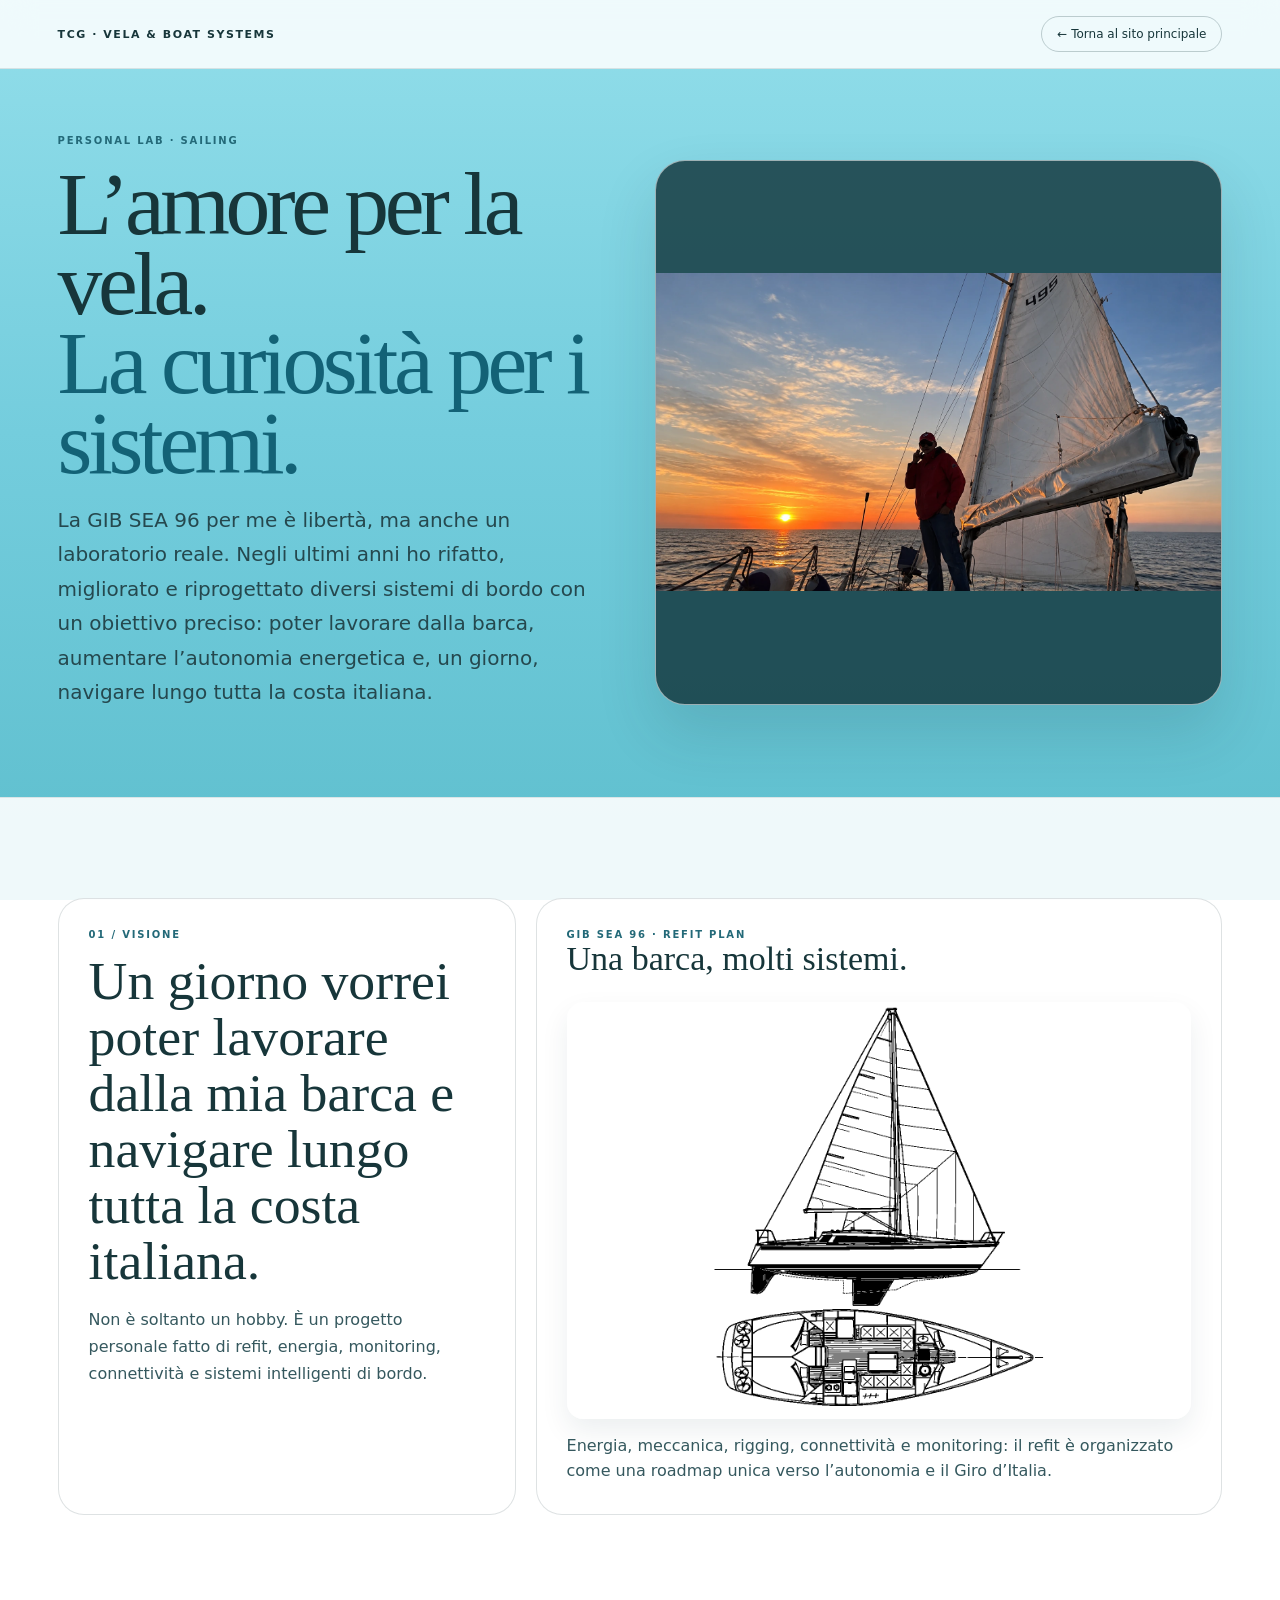
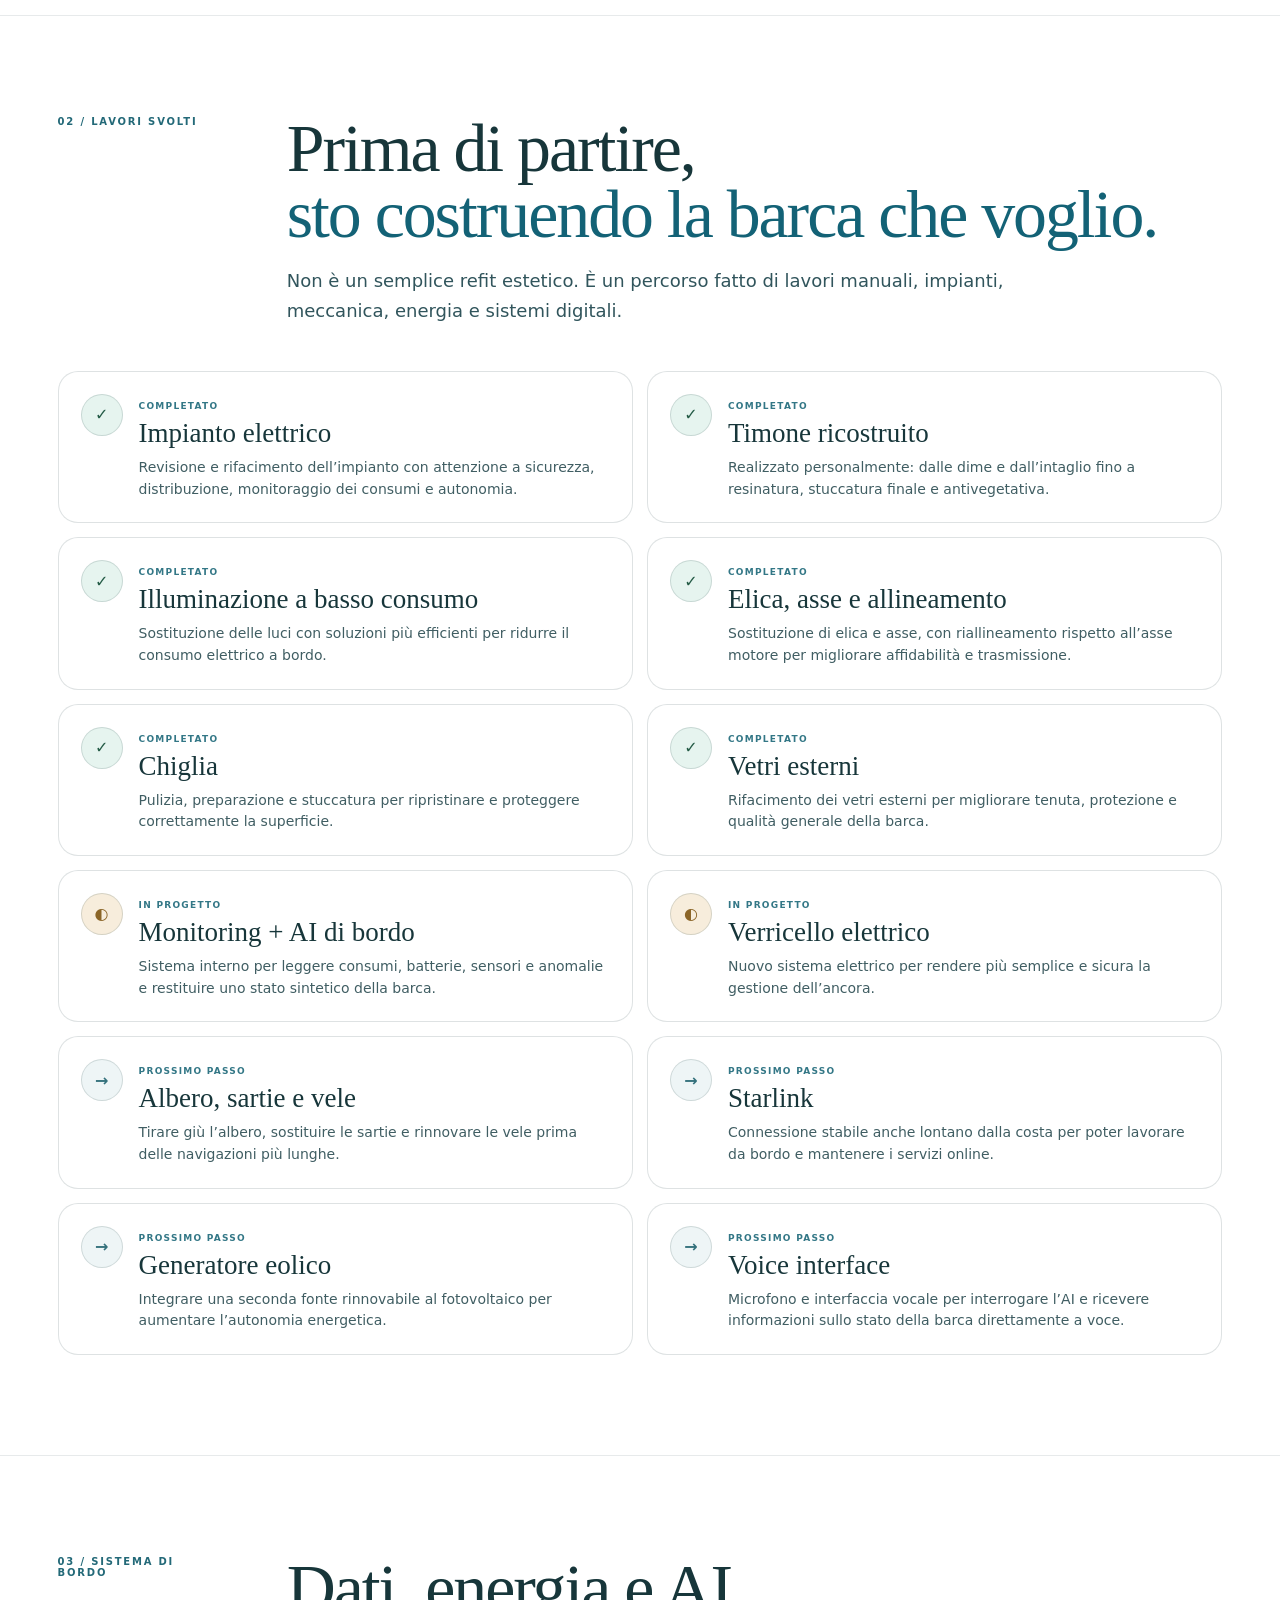
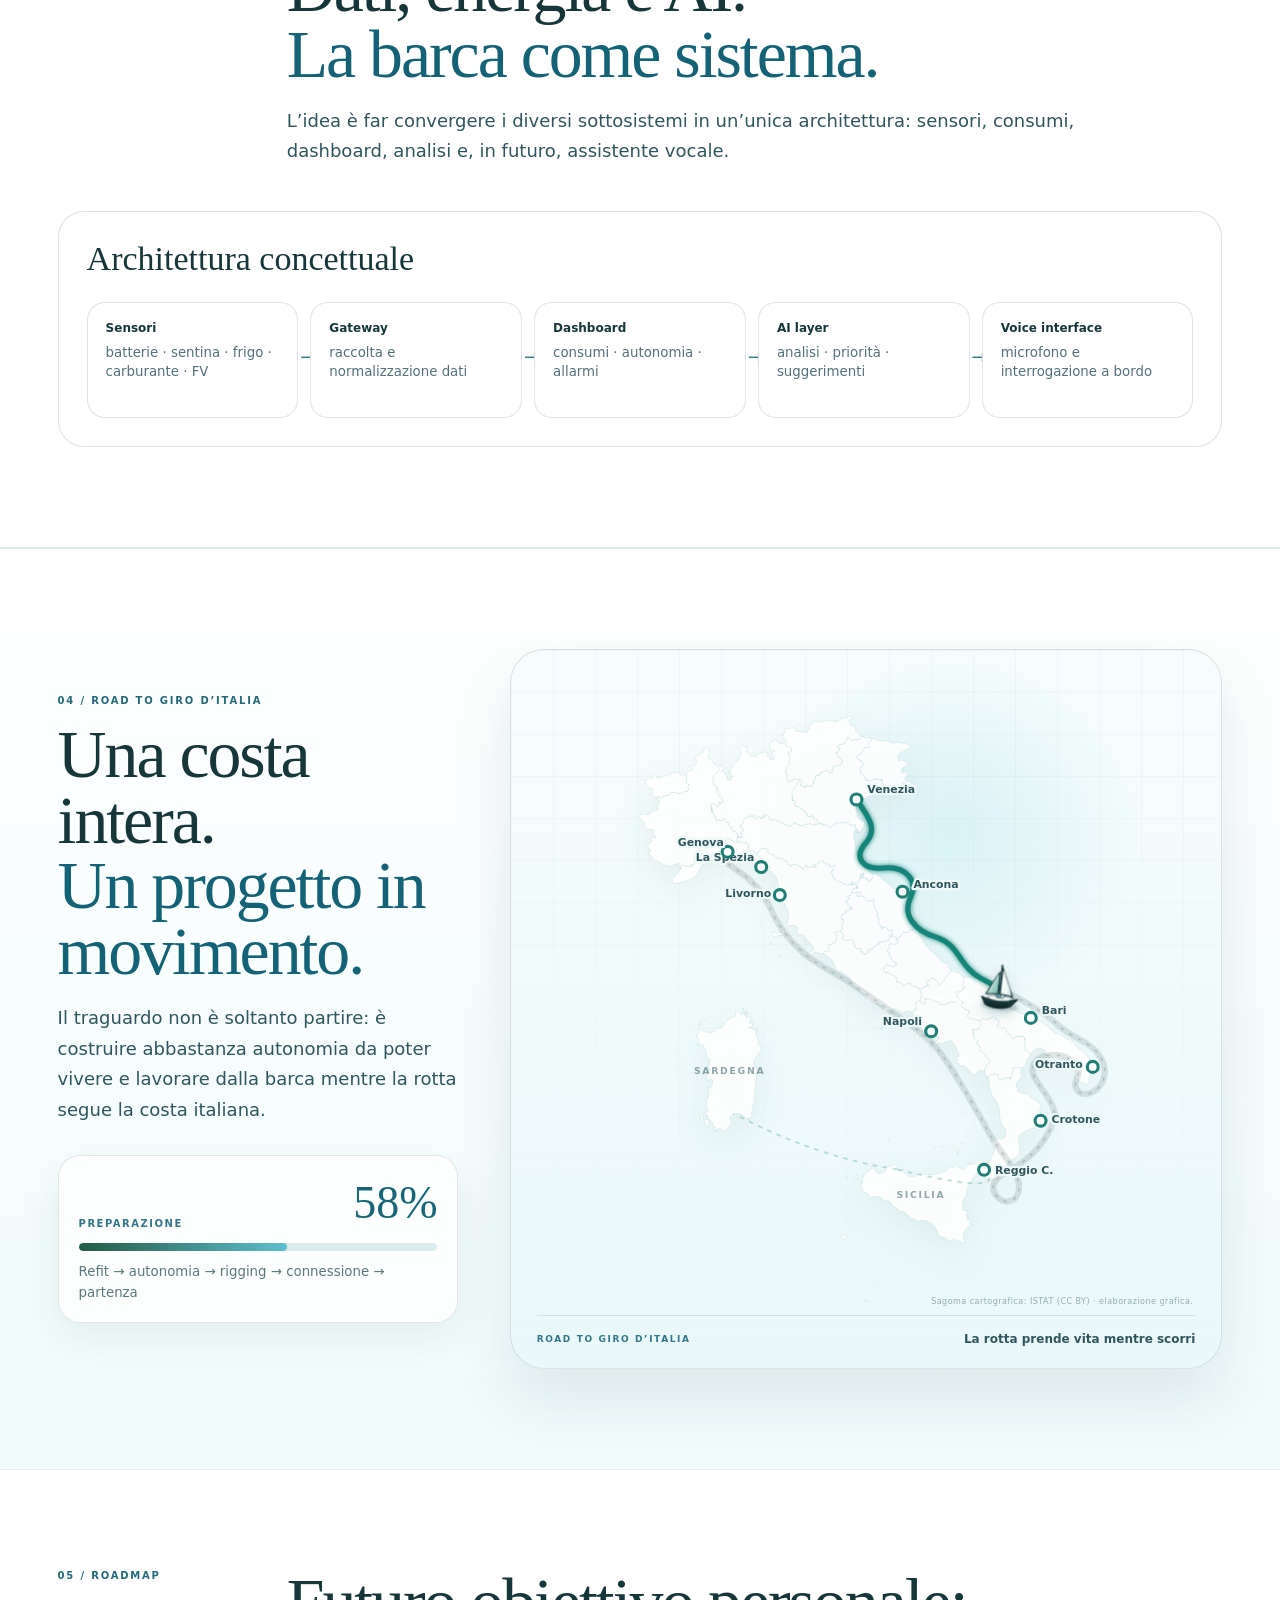
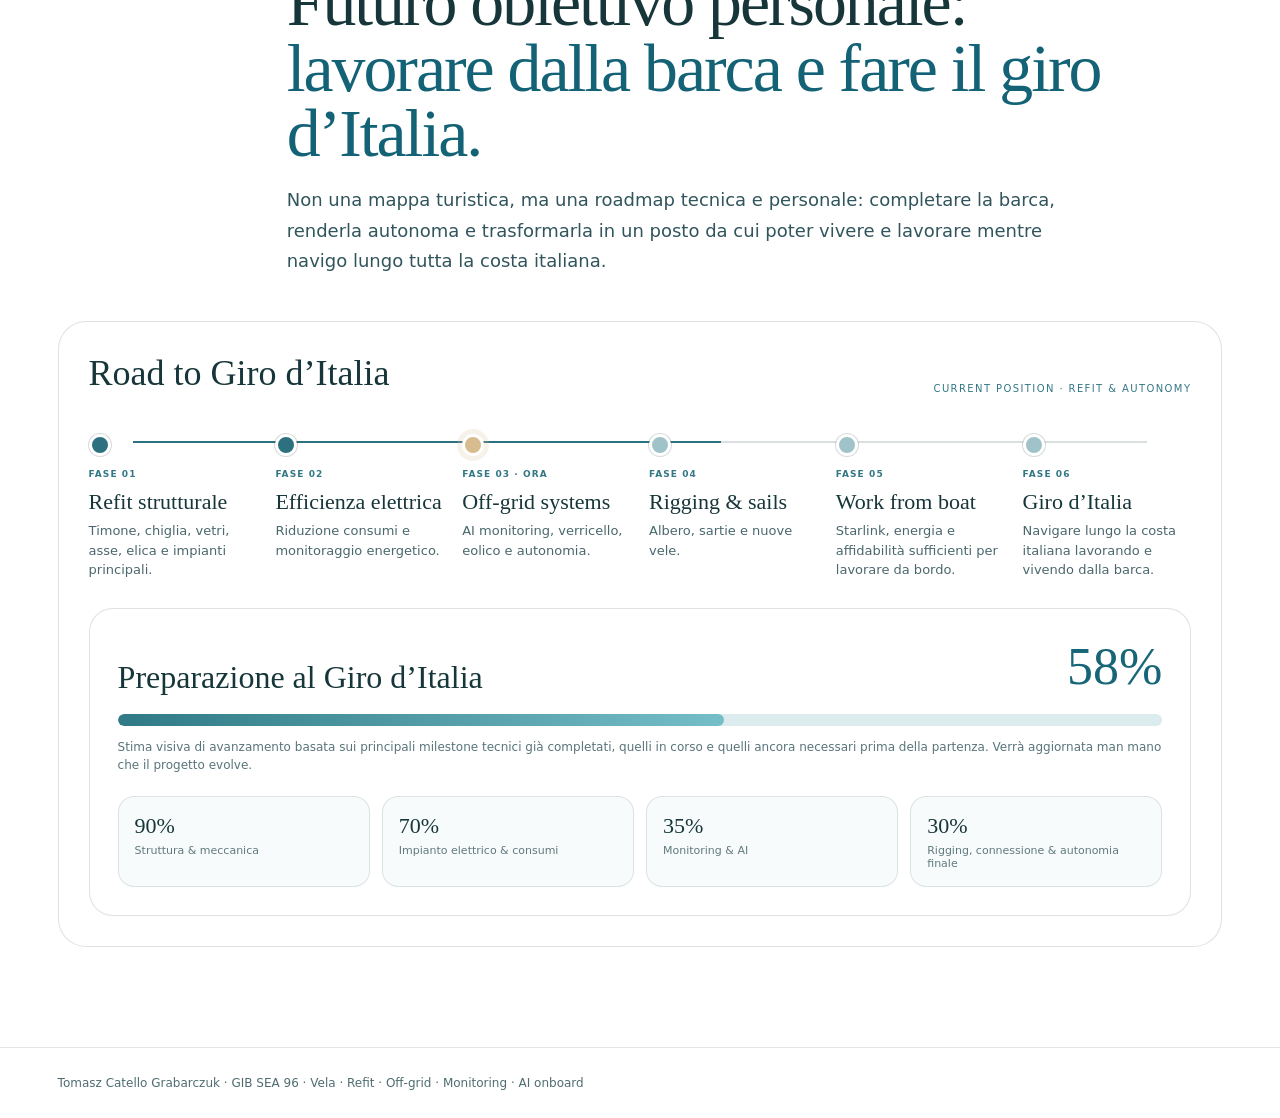
==== commit 012d8077: "Keep animated sailing route clear of Sicily" ====
--- a/vela.html
+++ b/vela.html
@@ -1,4 +1,4 @@
-<!doctype html><html lang="it"><head><meta charset="utf-8"><meta name="viewport" content="width=device-width,initial-scale=1"><title>Vela & Boat Systems — Tomasz Catello Grabarczuk</title><meta name="description" content="Il progetto personale di Tomasz: refit della GIB SEA 96, autonomia elettrica, monitoring, AI di bordo e Road to Giro d’Italia."><meta name="theme-color" content="#74cddd"><meta property="og:title" content="Vela & Boat Systems — Tomasz Catello Grabarczuk"><meta property="og:description" content="Refit, autonomia elettrica, monitoring e AI di bordo verso l'obiettivo di lavorare dalla barca e navigare lungo la costa italiana."><meta property="og:image" content="/assets/sailing-sunset-hq.webp"><link rel="icon" href="/favicon.svg" type="image/svg+xml"><link rel="stylesheet" href="/vela.css?v=20260918-elastic1"></head><body><header><a class="brand" href="/">TCG · Vela & Boat Systems</a><a class="back" href="/">← Torna al sito principale</a></header><main><section class="hero"><div><div class="eyebrow">Personal lab · Sailing</div><h1>L’amore per la vela.<br><em>La curiosità per i sistemi.</em></h1><p class="intro">La GIB SEA 96 per me è libertà, ma anche un laboratorio reale. Negli ultimi anni ho rifatto, migliorato e riprogettato diversi sistemi di bordo con un obiettivo preciso: poter lavorare dalla barca, aumentare l’autonomia energetica e, un giorno, navigare lungo tutta la costa italiana.</p></div><div class="hero-media"><img src="/assets/sailing-sunset-hq.webp" alt="Navigazione a vela al tramonto"></div></section><section class="section white"><div class="vision"><article class="vision-card"><div class="eyebrow">01 / Visione</div><blockquote>Un giorno vorrei poter lavorare dalla mia barca e navigare lungo tutta la costa italiana.</blockquote><p>Non è soltanto un hobby. È un progetto personale fatto di refit, energia, monitoring, connettività e sistemi intelligenti di bordo.</p></article><article class="schematic"><div class="eyebrow">GIB SEA 96 · Refit plan</div><h3>Una barca, molti sistemi.</h3><img src="/assets/gib-sea-plan-site.png?v=5" alt="Piano tecnico della GIB SEA 96 con vista laterale e pianta" class="schematic-plan"><p>Energia, meccanica, rigging, connettività e monitoring: il refit è organizzato come una roadmap unica verso l’autonomia e il Giro d’Italia.</p></article></div></section><section class="section"><div class="section-head"><div class="eyebrow">02 / Lavori svolti</div><div><h2 class="section-title">Prima di partire,<br><em>sto costruendo la barca che voglio.</em></h2><p class="lead">Non è un semplice refit estetico. È un percorso fatto di lavori manuali, impianti, meccanica, energia e sistemi digitali.</p></div></div><div class="works"><article class="work"><div class="status done">✓</div><div><small>Completato</small><h3>Impianto elettrico</h3><p>Revisione e rifacimento dell’impianto con attenzione a sicurezza, distribuzione, monitoraggio dei consumi e autonomia.</p></div></article><article class="work"><div class="status done">✓</div><div><small>Completato</small><h3>Timone ricostruito</h3><p>Realizzato personalmente: dalle dime e dall’intaglio fino a resinatura, stuccatura finale e antivegetativa.</p></div></article><article class="work"><div class="status done">✓</div><div><small>Completato</small><h3>Illuminazione a basso consumo</h3><p>Sostituzione delle luci con soluzioni più efficienti per ridurre il consumo elettrico a bordo.</p></div></article><article class="work"><div class="status done">✓</div><div><small>Completato</small><h3>Elica, asse e allineamento</h3><p>Sostituzione di elica e asse, con riallineamento rispetto all’asse motore per migliorare affidabilità e trasmissione.</p></div></article><article class="work"><div class="status done">✓</div><div><small>Completato</small><h3>Chiglia</h3><p>Pulizia, preparazione e stuccatura per ripristinare e proteggere correttamente la superficie.</p></div></article><article class="work"><div class="status done">✓</div><div><small>Completato</small><h3>Vetri esterni</h3><p>Rifacimento dei vetri esterni per migliorare tenuta, protezione e qualità generale della barca.</p></div></article><article class="work"><div class="status wip">◐</div><div><small>In progetto</small><h3>Monitoring + AI di bordo</h3><p>Sistema interno per leggere consumi, batterie, sensori e anomalie e restituire uno stato sintetico della barca.</p></div></article><article class="work"><div class="status wip">◐</div><div><small>In progetto</small><h3>Verricello elettrico</h3><p>Nuovo sistema elettrico per rendere più semplice e sicura la gestione dell’ancora.</p></div></article><article class="work"><div class="status next">→</div><div><small>Prossimo passo</small><h3>Albero, sartie e vele</h3><p>Tirare giù l’albero, sostituire le sartie e rinnovare le vele prima delle navigazioni più lunghe.</p></div></article><article class="work"><div class="status next">→</div><div><small>Prossimo passo</small><h3>Starlink</h3><p>Connessione stabile anche lontano dalla costa per poter lavorare da bordo e mantenere i servizi online.</p></div></article><article class="work"><div class="status next">→</div><div><small>Prossimo passo</small><h3>Generatore eolico</h3><p>Integrare una seconda fonte rinnovabile al fotovoltaico per aumentare l’autonomia energetica.</p></div></article><article class="work"><div class="status next">→</div><div><small>Prossimo passo</small><h3>Voice interface</h3><p>Microfono e interfaccia vocale per interrogare l’AI e ricevere informazioni sullo stato della barca direttamente a voce.</p></div></article></div></section><section class="section white"><div class="section-head"><div class="eyebrow">03 / Sistema di bordo</div><div><h2 class="section-title">Dati, energia e AI.<br><em>La barca come sistema.</em></h2><p class="lead">L’idea è far convergere i diversi sottosistemi in un’unica architettura: sensori, consumi, dashboard, analisi e, in futuro, assistente vocale.</p></div></div><div class="architecture"><h3>Architettura concettuale</h3><div class="nodes"><div class="node"><strong>Sensori</strong><small>batterie · sentina · frigo · carburante · FV</small></div><div class="node"><strong>Gateway</strong><small>raccolta e normalizzazione dati</small></div><div class="node"><strong>Dashboard</strong><small>consumi · autonomia · allarmi</small></div><div class="node"><strong>AI layer</strong><small>analisi · priorità · suggerimenti</small></div><div class="node"><strong>Voice interface</strong><small>microfono e interrogazione a bordo</small></div></div></div></section><section class="section route-section" id="giro"><div class="route-layout"><div class="route-copy"><div class="eyebrow">04 / Road to Giro d’Italia</div><h2 class="section-title">Una costa intera.<br><em>Un progetto in movimento.</em></h2><p class="lead">Il traguardo non è soltanto partire: è costruire abbastanza autonomia da poter vivere e lavorare dalla barca mentre la rotta segue la costa italiana.</p><div class="route-progress-card"><div><span>Preparazione</span><strong>58%</strong></div><div class="route-mini-bar"><i></i></div><small>Refit → autonomia → rigging → connessione → partenza</small></div></div><div class="route-stage" aria-label="Rotta animata del progetto Giro d’Italia"><svg class="route-map" viewBox="0 0 720 860" role="img" aria-label="Sagoma reale dell’Italia con rotta nautica animata">
+<!doctype html><html lang="it"><head><meta charset="utf-8"><meta name="viewport" content="width=device-width,initial-scale=1"><title>Vela & Boat Systems — Tomasz Catello Grabarczuk</title><meta name="description" content="Il progetto personale di Tomasz: refit della GIB SEA 96, autonomia elettrica, monitoring, AI di bordo e Road to Giro d’Italia."><meta name="theme-color" content="#74cddd"><meta property="og:title" content="Vela & Boat Systems — Tomasz Catello Grabarczuk"><meta property="og:description" content="Refit, autonomia elettrica, monitoring e AI di bordo verso l'obiettivo di lavorare dalla barca e navigare lungo la costa italiana."><meta property="og:image" content="/assets/sailing-sunset-hq.webp"><link rel="icon" href="/favicon.svg" type="image/svg+xml"><link rel="stylesheet" href="/vela.css?v=20260918-sicilyfix1"></head><body><header><a class="brand" href="/">TCG · Vela & Boat Systems</a><a class="back" href="/">← Torna al sito principale</a></header><main><section class="hero"><div><div class="eyebrow">Personal lab · Sailing</div><h1>L’amore per la vela.<br><em>La curiosità per i sistemi.</em></h1><p class="intro">La GIB SEA 96 per me è libertà, ma anche un laboratorio reale. Negli ultimi anni ho rifatto, migliorato e riprogettato diversi sistemi di bordo con un obiettivo preciso: poter lavorare dalla barca, aumentare l’autonomia energetica e, un giorno, navigare lungo tutta la costa italiana.</p></div><div class="hero-media"><img src="/assets/sailing-sunset-hq.webp" alt="Navigazione a vela al tramonto"></div></section><section class="section white"><div class="vision"><article class="vision-card"><div class="eyebrow">01 / Visione</div><blockquote>Un giorno vorrei poter lavorare dalla mia barca e navigare lungo tutta la costa italiana.</blockquote><p>Non è soltanto un hobby. È un progetto personale fatto di refit, energia, monitoring, connettività e sistemi intelligenti di bordo.</p></article><article class="schematic"><div class="eyebrow">GIB SEA 96 · Refit plan</div><h3>Una barca, molti sistemi.</h3><img src="/assets/gib-sea-plan-site.png?v=5" alt="Piano tecnico della GIB SEA 96 con vista laterale e pianta" class="schematic-plan"><p>Energia, meccanica, rigging, connettività e monitoring: il refit è organizzato come una roadmap unica verso l’autonomia e il Giro d’Italia.</p></article></div></section><section class="section"><div class="section-head"><div class="eyebrow">02 / Lavori svolti</div><div><h2 class="section-title">Prima di partire,<br><em>sto costruendo la barca che voglio.</em></h2><p class="lead">Non è un semplice refit estetico. È un percorso fatto di lavori manuali, impianti, meccanica, energia e sistemi digitali.</p></div></div><div class="works"><article class="work"><div class="status done">✓</div><div><small>Completato</small><h3>Impianto elettrico</h3><p>Revisione e rifacimento dell’impianto con attenzione a sicurezza, distribuzione, monitoraggio dei consumi e autonomia.</p></div></article><article class="work"><div class="status done">✓</div><div><small>Completato</small><h3>Timone ricostruito</h3><p>Realizzato personalmente: dalle dime e dall’intaglio fino a resinatura, stuccatura finale e antivegetativa.</p></div></article><article class="work"><div class="status done">✓</div><div><small>Completato</small><h3>Illuminazione a basso consumo</h3><p>Sostituzione delle luci con soluzioni più efficienti per ridurre il consumo elettrico a bordo.</p></div></article><article class="work"><div class="status done">✓</div><div><small>Completato</small><h3>Elica, asse e allineamento</h3><p>Sostituzione di elica e asse, con riallineamento rispetto all’asse motore per migliorare affidabilità e trasmissione.</p></div></article><article class="work"><div class="status done">✓</div><div><small>Completato</small><h3>Chiglia</h3><p>Pulizia, preparazione e stuccatura per ripristinare e proteggere correttamente la superficie.</p></div></article><article class="work"><div class="status done">✓</div><div><small>Completato</small><h3>Vetri esterni</h3><p>Rifacimento dei vetri esterni per migliorare tenuta, protezione e qualità generale della barca.</p></div></article><article class="work"><div class="status wip">◐</div><div><small>In progetto</small><h3>Monitoring + AI di bordo</h3><p>Sistema interno per leggere consumi, batterie, sensori e anomalie e restituire uno stato sintetico della barca.</p></div></article><article class="work"><div class="status wip">◐</div><div><small>In progetto</small><h3>Verricello elettrico</h3><p>Nuovo sistema elettrico per rendere più semplice e sicura la gestione dell’ancora.</p></div></article><article class="work"><div class="status next">→</div><div><small>Prossimo passo</small><h3>Albero, sartie e vele</h3><p>Tirare giù l’albero, sostituire le sartie e rinnovare le vele prima delle navigazioni più lunghe.</p></div></article><article class="work"><div class="status next">→</div><div><small>Prossimo passo</small><h3>Starlink</h3><p>Connessione stabile anche lontano dalla costa per poter lavorare da bordo e mantenere i servizi online.</p></div></article><article class="work"><div class="status next">→</div><div><small>Prossimo passo</small><h3>Generatore eolico</h3><p>Integrare una seconda fonte rinnovabile al fotovoltaico per aumentare l’autonomia energetica.</p></div></article><article class="work"><div class="status next">→</div><div><small>Prossimo passo</small><h3>Voice interface</h3><p>Microfono e interfaccia vocale per interrogare l’AI e ricevere informazioni sullo stato della barca direttamente a voce.</p></div></article></div></section><section class="section white"><div class="section-head"><div class="eyebrow">03 / Sistema di bordo</div><div><h2 class="section-title">Dati, energia e AI.<br><em>La barca come sistema.</em></h2><p class="lead">L’idea è far convergere i diversi sottosistemi in un’unica architettura: sensori, consumi, dashboard, analisi e, in futuro, assistente vocale.</p></div></div><div class="architecture"><h3>Architettura concettuale</h3><div class="nodes"><div class="node"><strong>Sensori</strong><small>batterie · sentina · frigo · carburante · FV</small></div><div class="node"><strong>Gateway</strong><small>raccolta e normalizzazione dati</small></div><div class="node"><strong>Dashboard</strong><small>consumi · autonomia · allarmi</small></div><div class="node"><strong>AI layer</strong><small>analisi · priorità · suggerimenti</small></div><div class="node"><strong>Voice interface</strong><small>microfono e interrogazione a bordo</small></div></div></div></section><section class="section route-section" id="giro"><div class="route-layout"><div class="route-copy"><div class="eyebrow">04 / Road to Giro d’Italia</div><h2 class="section-title">Una costa intera.<br><em>Un progetto in movimento.</em></h2><p class="lead">Il traguardo non è soltanto partire: è costruire abbastanza autonomia da poter vivere e lavorare dalla barca mentre la rotta segue la costa italiana.</p><div class="route-progress-card"><div><span>Preparazione</span><strong>58%</strong></div><div class="route-mini-bar"><i></i></div><small>Refit → autonomia → rigging → connessione → partenza</small></div></div><div class="route-stage" aria-label="Rotta animata del progetto Giro d’Italia"><svg class="route-map" viewBox="0 0 720 860" role="img" aria-label="Sagoma reale dell’Italia con rotta nautica animata">
 <defs>
   <filter id="boatShadow" x="-100%" y="-100%" width="300%" height="300%"><feDropShadow dx="0" dy="7" stdDeviation="7" flood-color="#0d4f58" flood-opacity=".22"/></filter>
   <filter id="routeGlow" x="-30%" y="-30%" width="160%" height="160%"><feGaussianBlur stdDeviation="3.2" result="b"/><feMerge><feMergeNode in="b"/><feMergeNode in="SourceGraphic"/></feMerge></filter>
@@ -23,9 +23,9 @@
 </defs>
 <g class="italy-real"><path class="italy-region" d="M93.0 171.5L92.2 170.1L92.1 169.6L91.7 168.9L91.7 168.4L92.5 168.4L92.8 168.1L92.9 168.0L92.8 167.5L92.9 167.1L93.1 166.8L93.9 166.5L94.4 166.2L94.2 166.0L94.1 165.4L94.3 164.9L95.1 164.2L95.0 164.0L95.4 163.5L95.3 163.2L94.6 162.9L93.9 162.5L93.8 162.3L92.8 161.9L92.2 161.6L91.9 161.3L91.7 160.6L91.3 160.2L91.2 159.7L91.4 159.3L91.7 159.1L91.9 158.7L91.9 158.0L92.2 157.4L92.3 156.8L92.6 156.4L93.1 156.1L93.3 156.8L93.3 157.3L93.0 157.7L93.2 158.4L93.6 158.6L93.7 158.3L94.0 158.1L94.5 158.2L96.1 158.4L96.5 158.9L97.2 159.1L97.5 158.8L97.8 158.3L98.5 157.6L99.2 157.3L99.5 156.2L100.0 156.3L101.2 156.1L102.2 156.3L102.7 155.9L103.5 155.8L103.9 155.5L104.3 155.7L104.5 156.1L104.8 156.1L105.1 155.9L105.7 155.4L105.7 155.2L106.5 154.9L107.0 154.2L107.3 154.1L108.3 153.6L108.4 153.2L109.1 152.3L109.3 152.2L110.3 151.8L111.1 151.9L111.8 152.2L112.5 152.2L113.0 151.6L113.7 151.3L114.2 151.3L114.6 151.5L114.9 151.9L115.1 151.8L115.7 152.1L116.0 152.4L116.2 153.1L117.4 152.6L117.9 152.7L118.7 153.2L119.5 153.8L120.1 153.5L120.8 153.6L121.5 153.4L121.8 153.4L122.2 153.9L122.3 153.9L122.5 153.8L122.9 153.4L123.5 153.0L124.0 152.8L125.0 152.3L125.4 151.8L125.4 151.6L125.6 151.6L126.4 151.1L127.1 150.9L127.6 150.9L128.0 150.6L128.6 150.9L128.8 150.9L129.4 150.7L129.9 150.8L130.3 151.4L130.5 151.3L130.3 150.7L130.4 150.3L130.3 150.0L130.4 149.9L131.3 148.6L132.0 148.4L132.3 148.4L132.4 147.9L132.0 147.6L131.8 147.1L131.5 146.8L131.6 146.4L131.1 146.1L131.0 145.5L130.7 145.4L130.8 144.8L131.1 144.2L131.5 144.1L131.7 143.8L132.0 143.3L132.3 142.7L131.8 142.0L131.9 141.5L131.3 141.4L130.5 141.0L129.8 140.3L129.6 139.7L129.0 138.9L128.7 138.4L128.8 137.6L128.6 136.5L129.2 136.1L129.1 135.5L128.7 135.2L128.8 134.7L129.2 134.2L129.3 133.7L129.0 133.3L128.7 131.7L128.7 130.8L128.7 130.2L129.4 129.5L128.9 128.8L129.0 128.2L129.4 127.7L129.5 127.2L129.4 126.5L130.2 126.0L130.8 125.2L131.6 125.0L133.2 125.0L134.5 124.9L134.8 125.0L135.3 124.3L135.7 124.0L136.0 124.0L136.1 122.9L136.1 122.7L136.5 122.3L136.9 122.1L137.0 121.7L136.5 120.4L136.5 120.0L136.9 119.2L137.0 118.5L137.2 118.3L137.7 118.2L138.9 117.9L139.5 117.9L140.7 117.5L140.9 117.2L141.1 116.3L141.6 116.0L142.5 115.9L142.8 115.6L143.0 115.2L142.7 114.4L142.8 114.1L143.5 113.3L143.5 113.0L143.2 112.6L142.9 112.0L142.2 110.1L141.5 109.9L141.2 109.4L140.7 108.6L139.7 108.3L139.4 107.9L141.2 106.2L141.4 105.8L142.2 105.2L142.7 105.3L143.4 105.6L144.3 105.4L145.0 105.2L145.4 105.0L145.8 104.5L146.5 103.1L146.9 102.8L147.7 102.6L148.1 102.4L148.4 101.9L148.2 101.4L148.3 101.2L148.8 101.0L149.4 101.1L149.7 100.8L150.9 100.1L151.1 99.7L150.8 99.5L151.0 99.0L150.7 98.7L149.8 98.5L149.7 98.3L150.5 97.2L150.8 97.3L151.2 97.2L152.1 96.7L153.3 95.5L153.8 95.4L154.1 95.5L154.6 95.5L155.3 95.1L156.9 94.7L157.5 94.8L158.3 95.9L158.0 96.4L157.9 97.2L158.0 97.6L158.4 98.1L158.4 98.9L158.2 99.9L158.4 101.1L158.1 101.9L158.3 103.1L157.8 103.8L157.2 104.1L157.1 104.3L157.0 105.0L156.4 105.4L156.7 106.1L157.5 107.0L157.8 107.7L157.4 107.8L157.1 108.3L157.2 108.6L158.2 108.9L158.4 109.6L158.7 109.8L159.3 109.8L161.6 110.7L161.8 111.5L162.0 112.0L162.2 112.1L162.5 112.3L163.3 113.2L163.5 114.1L164.8 114.7L164.8 115.1L164.5 115.3L164.6 115.6L165.3 116.2L165.4 116.7L165.5 116.9L167.2 116.8L167.8 117.5L168.8 117.8L169.2 118.2L170.0 118.3L170.5 118.4L170.2 118.9L170.1 119.5L170.5 120.5L170.8 122.0L171.1 122.5L171.2 123.0L171.1 123.6L170.5 124.2L170.4 124.3L169.8 124.8L169.3 125.2L168.9 125.6L167.5 127.0L165.7 128.8L165.3 129.2L164.6 129.8L163.5 131.2L163.4 131.8L164.2 133.8L164.5 134.3L164.6 134.8L164.6 135.2L164.6 135.6L164.6 135.9L164.3 136.5L163.9 136.9L163.1 137.3L162.6 137.9L162.5 138.5L162.7 139.4L163.9 140.9L164.0 141.0L164.6 142.3L165.0 142.5L166.6 142.7L166.8 142.7L167.3 143.0L167.5 143.4L167.5 143.7L167.2 144.6L166.9 145.1L166.9 145.2L166.9 145.7L167.5 145.9L168.0 145.9L168.6 145.7L168.9 145.8L168.8 146.3L168.4 146.4L168.3 146.7L168.5 147.0L168.8 147.4L169.2 148.1L169.1 148.5L168.7 148.5L168.4 148.1L167.9 148.0L167.9 148.5L168.1 148.7L168.0 149.2L168.1 149.4L168.7 149.3L169.0 149.5L169.5 150.1L169.4 150.5L169.9 150.7L170.0 151.1L169.9 151.6L169.5 151.9L169.5 152.2L170.1 152.8L170.1 153.4L170.1 153.6L170.3 154.5L170.7 155.2L170.5 155.4L170.4 155.9L170.9 156.7L171.2 157.0L171.7 157.3L172.6 157.3L173.2 158.1L173.7 158.2L174.1 158.1L174.1 158.2L174.3 159.1L174.1 159.5L174.2 159.7L174.3 159.8L174.7 160.1L175.1 160.6L175.2 161.6L175.6 161.4L175.9 161.4L175.9 162.4L176.1 162.7L176.8 163.7L176.8 164.1L176.3 164.2L175.8 164.2L175.2 164.4L175.3 164.8L174.8 165.0L174.4 165.0L173.2 164.5L172.8 164.8L172.9 165.2L171.3 165.3L170.7 165.1L170.8 165.3L170.8 165.6L171.4 166.0L172.1 166.6L172.5 166.5L172.8 166.5L172.5 167.3L172.0 167.6L171.9 168.1L171.0 167.8L171.1 168.1L170.9 168.7L170.5 170.1L169.3 170.6L169.2 170.6L168.1 170.7L168.0 170.2L167.8 169.9L167.8 169.2L167.6 168.5L166.4 167.7L166.5 167.2L166.1 166.8L165.5 166.6L164.8 167.0L164.4 166.8L163.4 167.0L162.8 166.7L162.6 166.2L162.5 166.5L162.0 167.1L161.3 167.4L161.6 168.1L161.8 169.0L161.6 169.0L161.0 169.4L160.6 169.3L160.3 169.7L159.9 170.7L160.5 170.7L160.9 171.0L160.6 171.4L160.6 171.8L161.1 171.8L161.1 171.5L161.7 171.6L161.7 172.0L161.6 172.4L161.7 172.6L161.6 172.8L162.0 173.0L162.1 173.2L161.7 173.6L161.5 173.2L161.1 173.1L161.0 173.4L161.3 173.7L162.2 173.9L162.6 173.8L162.7 174.1L162.1 174.1L161.4 174.2L162.0 174.3L162.0 174.7L161.5 174.7L161.2 174.9L161.2 175.4L161.6 175.6L162.2 176.1L162.3 176.4L161.2 176.8L161.4 177.1L162.5 176.9L162.5 176.6L162.7 176.3L163.5 176.3L163.9 176.5L163.0 177.0L162.1 177.9L162.1 178.4L162.3 178.7L162.7 179.0L162.7 179.4L163.7 179.7L164.1 180.0L164.4 181.0L164.6 181.1L165.4 181.3L165.5 181.6L165.3 182.0L165.3 182.6L165.5 183.0L166.0 183.2L166.0 183.7L166.7 184.2L166.8 184.6L167.1 184.7L166.7 185.3L167.0 185.5L167.1 185.7L167.1 185.9L166.9 186.7L166.6 187.0L167.0 187.3L167.4 187.4L167.7 187.7L167.4 188.1L167.8 188.4L168.4 187.8L168.9 187.8L169.5 188.1L169.8 187.9L169.8 187.6L170.2 187.1L170.2 187.1L170.5 187.2L170.8 187.9L171.2 188.1L171.9 188.1L172.3 188.3L172.4 188.6L173.1 189.2L173.5 189.1L173.6 188.8L173.6 188.2L173.8 188.1L174.2 188.3L174.6 188.2L174.8 187.9L174.4 187.5L174.7 187.3L175.2 187.4L175.8 187.0L175.9 186.8L176.6 186.7L176.7 186.5L177.7 186.3L177.8 186.4L178.7 185.7L179.0 185.8L178.7 186.1L179.2 186.3L179.6 186.8L179.4 187.0L179.7 187.2L179.8 187.9L179.8 188.4L179.7 189.1L180.4 190.4L180.9 190.8L181.7 190.6L182.1 190.4L182.6 190.4L182.7 190.7L183.4 191.7L183.4 192.4L183.1 192.9L183.0 193.3L183.4 193.5L184.4 194.9L184.6 195.6L184.9 195.9L185.4 196.0L185.6 196.3L186.0 196.8L186.9 196.9L187.2 196.8L187.5 197.7L187.9 198.3L187.9 198.7L187.2 199.2L186.9 199.3L187.0 199.6L187.7 200.4L187.7 200.6L188.0 200.6L188.2 201.1L188.1 201.4L188.5 201.6L188.9 201.5L189.2 201.3L189.8 201.9L190.2 202.1L190.7 202.2L191.7 202.0L192.2 201.6L192.4 201.6L192.3 202.2L192.6 202.6L193.0 202.8L193.0 203.6L192.9 203.9L192.9 204.4L194.0 205.4L195.0 205.7L195.0 206.1L194.9 206.8L194.5 207.6L194.7 208.7L194.6 209.1L194.4 210.0L194.3 210.0L194.3 210.5L194.4 210.9L194.6 211.6L194.5 212.1L194.2 212.3L194.4 213.9L194.3 214.5L194.5 214.7L194.6 215.5L194.5 215.8L194.3 216.0L193.5 216.1L192.8 216.6L192.0 217.2L191.7 217.2L191.1 217.2L190.5 216.8L189.9 216.7L189.5 215.9L189.6 215.1L189.6 214.9L188.7 214.5L188.1 214.0L187.4 214.1L186.8 214.6L186.4 212.9L186.1 212.8L186.1 212.5L185.7 212.2L185.5 211.6L185.2 211.2L184.5 211.2L184.2 211.5L183.8 211.4L183.2 211.5L183.0 211.3L182.8 210.9L182.5 210.6L181.1 210.6L180.9 210.7L180.6 211.5L180.0 212.5L179.3 212.8L178.8 213.0L178.8 213.4L179.2 213.9L179.7 214.1L179.9 214.5L179.9 215.4L180.0 215.8L180.2 216.8L180.5 217.4L180.7 217.7L180.5 218.1L179.9 218.4L179.3 218.4L179.2 218.8L179.2 218.8L178.8 218.6L178.1 217.8L177.8 218.1L177.1 218.1L176.8 218.0L176.0 218.0L175.8 218.8L176.1 219.3L175.9 219.5L175.0 219.8L174.6 220.1L174.4 220.6L174.6 222.0L174.3 222.2L174.1 222.3L174.1 222.7L173.3 222.7L173.2 222.7L173.3 221.5L173.0 220.3L172.8 220.1L172.4 220.4L172.2 220.3L172.5 220.0L172.6 219.7L172.3 219.1L171.7 218.7L171.7 218.4L171.3 217.4L170.8 216.9L170.5 216.8L169.9 216.8L169.3 216.7L168.9 217.1L168.2 216.7L167.9 216.9L167.1 216.7L166.8 216.9L166.5 216.8L166.0 216.4L165.9 216.6L165.7 217.1L165.4 217.5L164.9 217.6L164.8 218.2L165.5 219.1L165.2 219.6L164.7 219.6L164.3 220.0L164.2 220.5L163.5 220.6L163.7 221.4L163.1 221.6L162.9 221.8L162.3 221.7L162.1 221.2L161.8 221.2L160.7 221.4L159.1 221.3L158.5 220.6L157.9 221.0L157.7 221.4L157.5 222.2L157.1 221.8L156.5 221.9L156.1 221.3L155.8 221.2L155.2 221.6L155.0 221.9L155.1 222.5L154.7 222.7L154.6 223.0L154.8 223.3L154.6 223.5L154.3 223.5L153.8 223.7L153.7 224.0L153.0 224.3L152.6 223.0L151.9 222.8L151.2 222.8L150.9 222.3L150.4 221.8L149.6 221.8L149.0 221.6L148.7 221.4L148.3 220.8L147.8 220.2L147.3 220.7L146.4 221.1L146.1 222.0L146.0 222.3L146.4 223.0L146.1 223.2L145.3 223.4L145.1 224.1L145.1 224.4L145.7 224.9L145.6 225.4L146.3 226.4L146.2 226.8L145.9 227.0L145.6 227.5L145.5 228.2L144.9 228.5L144.6 228.8L144.3 228.6L143.8 228.9L143.4 229.4L142.7 229.5L142.8 230.1L142.3 230.4L142.4 230.6L142.7 231.4L142.5 232.0L142.2 232.2L142.0 232.9L141.5 232.9L140.9 232.8L140.7 232.9L140.6 233.2L140.8 234.0L140.6 234.3L140.4 234.9L139.6 234.6L139.4 234.3L139.1 234.1L138.9 234.2L138.4 235.0L138.5 235.8L139.0 235.7L139.4 236.1L139.5 236.4L139.9 236.6L139.7 237.1L139.4 237.4L139.0 237.7L138.5 238.0L139.4 238.8L139.2 239.3L138.8 239.7L138.6 240.4L139.1 241.1L139.7 241.3L140.1 241.7L139.9 242.3L140.0 242.5L139.9 243.2L139.6 243.4L139.1 244.4L139.1 244.7L138.7 245.1L138.0 245.2L137.5 245.2L136.8 244.5L135.9 244.4L134.9 245.1L134.4 245.5L134.4 245.8L135.0 245.9L135.0 246.2L135.6 246.3L136.0 246.7L135.6 247.0L136.2 247.3L135.9 247.7L135.6 247.7L134.9 247.4L134.0 247.1L133.7 247.3L133.3 247.7L132.6 248.0L132.2 247.9L131.8 247.3L130.6 247.5L129.7 247.7L129.4 247.1L128.6 246.8L127.7 246.7L127.5 246.7L126.3 246.5L124.4 245.5L123.8 245.3L122.9 245.7L122.5 246.2L122.1 246.2L121.8 246.6L121.8 247.0L121.6 247.7L122.3 249.1L123.4 248.9L123.1 249.3L122.5 249.5L121.8 250.5L121.4 250.5L121.3 249.7L121.6 249.1L121.3 248.7L120.5 248.0L120.2 247.4L119.3 246.6L119.1 246.0L119.6 244.9L119.2 244.5L119.3 244.1L119.8 243.6L119.9 243.2L119.4 243.0L119.2 243.1L118.0 242.9L117.5 243.0L117.4 243.2L117.1 244.1L116.7 244.8L115.8 244.6L115.3 244.7L114.1 244.4L114.0 244.6L113.6 244.9L112.8 245.0L112.6 244.9L111.9 245.5L111.6 245.5L111.2 245.1L111.0 245.1L110.8 245.2L110.1 245.8L109.7 245.8L108.8 246.2L107.3 246.0L107.2 247.0L107.0 247.1L105.8 246.5L105.3 246.4L104.3 246.9L103.7 246.8L103.3 245.7L103.2 245.1L103.0 245.0L102.5 245.1L101.8 245.1L101.5 244.9L101.3 245.1L100.6 245.0L100.0 245.3L98.6 244.3L98.3 243.8L98.2 243.3L97.9 243.2L97.5 243.5L97.0 243.4L96.4 242.6L95.8 242.3L95.6 241.6L95.0 241.6L94.2 241.0L93.5 241.5L93.1 241.3L92.1 240.5L91.3 240.2L90.8 240.0L90.5 239.6L89.7 239.3L89.1 239.6L87.9 239.9L87.7 239.4L87.0 239.3L86.3 238.7L86.1 238.2L86.0 236.4L86.1 236.3L85.4 235.9L84.8 235.7L84.2 235.1L84.3 234.6L84.0 233.8L83.6 233.6L82.7 232.8L82.3 231.6L81.9 231.3L80.8 231.0L80.7 230.9L81.2 230.1L81.2 228.7L81.2 228.3L81.0 227.5L81.1 227.2L82.0 227.0L82.5 227.0L83.2 226.6L83.6 226.7L83.8 226.6L83.0 225.9L82.2 225.4L82.0 225.1L81.7 224.3L81.3 223.9L80.9 223.8L80.2 223.2L80.1 222.7L79.8 222.4L79.4 221.5L79.1 220.2L79.3 219.8L79.7 219.6L80.5 218.5L81.6 218.4L82.2 218.0L82.0 217.6L83.0 217.3L83.0 216.5L83.1 215.7L83.9 214.7L83.9 214.3L84.1 214.1L84.7 214.3L84.8 213.9L84.1 213.3L83.7 212.2L83.7 212.0L84.3 211.2L84.3 210.7L84.6 210.5L85.1 210.3L85.7 209.7L86.2 209.7L86.9 209.8L87.8 209.6L88.7 210.2L89.4 210.4L89.9 210.3L90.0 209.7L89.5 208.6L89.5 208.2L89.0 208.1L88.3 207.8L87.8 207.2L87.4 206.0L87.5 204.9L87.3 204.2L86.9 203.7L86.4 203.2L86.9 202.4L87.5 201.1L86.8 200.8L86.6 200.1L86.4 199.8L85.9 199.8L84.5 199.3L84.1 199.1L82.9 198.5L82.4 199.3L82.0 199.7L80.4 199.4L80.0 199.3L78.6 198.7L77.5 198.0L76.9 197.6L76.5 197.3L76.5 197.0L76.1 196.8L75.8 196.8L75.4 196.3L74.9 195.9L74.5 195.9L74.0 195.6L74.1 195.2L74.0 194.7L74.5 193.9L74.5 193.8L74.2 193.6L74.2 193.3L74.4 193.0L74.8 192.3L74.7 191.5L74.0 191.0L74.0 190.8L73.5 190.3L74.1 189.7L73.9 189.2L73.8 188.8L73.5 188.5L72.8 188.2L71.9 188.2L70.6 188.3L70.2 188.1L69.9 187.6L70.0 187.0L69.7 186.2L69.8 185.8L69.7 185.0L69.3 185.0L68.9 184.7L68.9 184.3L68.7 183.8L68.0 183.0L68.0 182.7L68.3 182.2L69.2 182.0L70.2 181.6L70.3 181.1L70.6 180.5L70.9 180.5L72.2 180.2L72.9 180.6L73.5 180.7L74.1 180.3L74.3 179.8L74.9 179.3L75.4 179.4L77.6 180.3L78.4 180.8L78.9 181.4L79.0 181.3L79.9 180.9L81.1 180.7L81.3 180.5L80.9 180.0L80.7 179.6L80.8 179.2L81.1 178.7L82.0 178.8L83.0 178.5L83.7 178.6L83.5 178.2L84.0 177.9L84.1 177.2L84.7 176.9L84.4 176.5L84.6 176.2L85.8 176.0L86.5 175.3L86.6 175.5L87.1 175.6L87.8 175.5L88.3 175.0L88.8 175.0L89.6 176.0L90.1 175.7L90.5 175.0L91.4 174.3L91.6 173.8L91.9 173.6L92.4 173.8L92.9 173.1L92.8 171.8L93.0 171.5Z"/><path class="italy-region" d="M122.4 129.7L122.4 129.5L123.0 128.7L124.0 128.9L124.5 129.3L124.8 129.5L125.5 130.1L125.6 130.1L126.5 129.5L127.1 129.6L127.5 129.9L128.2 129.9L128.7 130.2L128.7 130.8L128.7 131.7L129.0 133.3L129.3 133.7L129.2 134.2L128.8 134.7L128.7 135.2L129.1 135.5L129.2 136.1L128.6 136.5L128.8 137.6L128.7 138.4L129.0 138.9L129.6 139.7L129.8 140.3L130.5 141.0L131.3 141.4L131.9 141.5L131.8 142.0L132.3 142.7L132.0 143.3L131.7 143.8L131.5 144.1L131.1 144.2L130.8 144.8L130.7 145.4L131.0 145.5L131.1 146.1L131.6 146.4L131.5 146.8L131.8 147.1L132.0 147.6L132.4 147.9L132.3 148.4L132.0 148.4L131.3 148.6L130.4 149.9L130.3 150.0L130.4 150.3L130.3 150.7L130.5 151.3L130.3 151.4L129.9 150.8L129.4 150.7L128.8 150.9L128.6 150.9L128.0 150.6L127.6 150.9L127.1 150.9L126.4 151.1L125.6 151.6L125.4 151.6L125.4 151.8L125.0 152.3L124.0 152.8L123.5 153.0L122.9 153.4L122.5 153.8L122.3 153.9L122.2 153.9L121.8 153.4L121.5 153.4L120.8 153.6L120.1 153.5L119.5 153.8L118.7 153.2L117.9 152.7L117.4 152.6L116.2 153.1L116.0 152.4L115.7 152.1L115.1 151.8L114.9 151.9L114.6 151.5L114.2 151.3L113.7 151.3L113.0 151.6L112.5 152.2L111.8 152.2L111.1 151.9L110.3 151.8L109.3 152.2L109.1 152.3L108.4 153.2L108.3 153.6L107.3 154.1L107.0 154.2L106.5 154.9L105.7 155.2L105.7 155.4L105.1 155.9L104.8 156.1L104.5 156.1L104.3 155.7L103.9 155.5L103.5 155.8L102.7 155.9L102.2 156.3L101.2 156.1L100.0 156.3L99.5 156.2L99.2 157.3L98.5 157.6L97.8 158.3L97.5 158.8L97.2 159.1L96.5 158.9L96.1 158.4L94.5 158.2L94.0 158.1L93.7 158.3L93.6 158.6L93.2 158.4L93.0 157.7L93.3 157.3L93.3 156.8L93.1 156.1L92.6 156.4L92.3 156.8L92.2 157.4L91.9 158.0L91.9 158.7L91.7 159.1L91.4 159.3L91.0 159.1L89.6 158.9L89.2 159.0L88.7 159.0L88.5 158.5L89.0 157.9L88.9 157.5L88.4 157.3L88.1 157.4L87.3 157.3L86.7 157.2L86.3 156.9L86.5 156.1L86.2 155.5L85.8 155.2L86.1 154.2L85.9 153.6L85.8 153.1L86.1 152.7L86.1 152.3L85.3 151.7L85.2 151.4L85.6 150.0L85.5 149.2L86.2 148.7L86.3 148.4L86.1 148.1L85.3 147.8L84.9 147.5L84.8 147.2L84.4 147.2L83.0 147.6L82.2 147.3L82.2 146.9L81.9 146.7L81.7 146.3L81.7 145.8L81.5 145.5L81.0 145.8L80.5 145.6L79.9 145.4L79.2 145.2L78.8 144.8L78.6 144.5L77.7 143.6L77.1 142.8L77.0 142.4L77.3 141.6L76.8 141.2L76.7 140.7L76.8 139.7L76.6 138.9L76.7 138.3L77.0 137.8L77.0 137.0L76.7 136.6L77.3 135.7L77.7 135.3L78.7 135.0L79.4 135.6L79.7 135.6L80.0 135.2L80.1 134.8L80.6 134.5L81.2 135.0L82.2 134.9L82.8 134.7L83.5 134.6L83.8 134.1L84.1 133.8L84.8 133.5L85.9 133.3L86.3 132.9L86.6 132.0L86.5 131.8L86.5 131.3L87.4 130.2L87.9 129.9L88.6 129.8L89.1 130.3L89.8 131.5L90.1 131.9L90.9 132.8L90.9 133.1L91.3 133.9L92.1 133.9L92.6 133.5L92.9 133.0L93.8 132.6L94.4 132.8L94.2 133.1L94.9 133.7L95.7 133.9L95.8 133.9L96.1 133.7L96.0 133.2L96.1 132.9L96.6 132.5L97.1 131.9L97.5 131.8L98.2 131.9L98.4 131.8L98.6 131.7L98.7 132.0L99.0 131.9L100.0 130.8L100.4 130.2L100.8 129.9L102.2 130.6L102.5 130.6L103.2 130.3L103.7 130.5L104.2 131.0L104.7 131.2L105.1 131.5L105.6 131.2L106.1 130.6L106.5 130.7L107.5 130.1L108.0 129.3L108.8 129.0L109.4 129.1L109.6 128.9L109.5 128.1L109.8 127.8L111.0 127.3L111.8 127.3L112.7 127.7L113.1 127.2L112.9 126.2L113.3 125.7L114.3 125.6L114.7 125.7L115.0 126.6L115.2 126.7L116.3 126.8L116.6 126.6L117.7 126.7L118.6 126.3L119.1 126.5L119.5 127.0L119.8 127.6L120.8 127.8L121.2 128.1L121.1 129.1L121.6 129.7L122.4 129.7Z"/><path class="italy-region" d="M113.4 261.3L113.9 260.9L113.9 260.8L113.8 260.0L114.2 259.1L114.4 258.6L114.1 258.1L114.6 257.7L114.9 257.8L115.2 257.4L115.7 257.2L116.4 257.3L117.1 256.9L117.8 256.3L118.2 256.2L119.2 254.6L118.8 253.3L118.8 252.7L119.0 252.4L119.6 252.3L120.4 251.9L120.8 251.5L120.9 251.1L121.4 250.5L121.8 250.5L122.5 249.5L123.1 249.3L123.4 248.9L122.3 249.1L121.6 247.7L121.8 247.0L121.8 246.6L122.1 246.2L122.5 246.2L122.9 245.7L123.8 245.3L124.4 245.5L126.3 246.5L127.5 246.7L127.7 246.7L128.6 246.8L129.4 247.1L129.7 247.7L130.6 247.5L131.8 247.3L132.2 247.9L132.6 248.0L133.3 247.7L133.7 247.3L134.0 247.1L134.9 247.4L135.6 247.7L135.9 247.7L136.2 247.3L135.6 247.0L136.0 246.7L135.6 246.3L135.0 246.2L135.0 245.9L134.4 245.8L134.4 245.5L134.9 245.1L135.9 244.4L136.8 244.5L137.5 245.2L138.0 245.2L138.7 245.1L139.1 244.7L139.1 244.4L139.6 243.4L139.9 243.2L140.0 242.5L139.9 242.3L140.1 241.7L139.7 241.3L139.1 241.1L138.6 240.4L138.8 239.7L139.2 239.3L139.4 238.8L138.5 238.0L139.0 237.7L139.4 237.4L139.7 237.1L139.9 236.6L139.5 236.4L139.4 236.1L139.0 235.7L138.5 235.8L138.4 235.0L138.9 234.2L139.1 234.1L139.4 234.3L139.6 234.6L140.4 234.9L140.6 234.3L140.8 234.0L140.6 233.2L140.7 232.9L140.9 232.8L141.5 232.9L142.0 232.9L142.2 232.2L142.5 232.0L142.7 231.4L142.4 230.6L142.3 230.4L142.8 230.1L142.7 229.5L143.4 229.4L143.8 228.9L144.3 228.6L144.6 228.8L144.9 228.5L145.5 228.2L145.6 227.5L145.9 227.0L146.2 226.8L146.3 226.4L145.6 225.4L145.7 224.9L145.1 224.4L145.1 224.1L145.3 223.4L146.1 223.2L146.4 223.0L146.0 222.3L146.1 222.0L146.4 221.1L147.3 220.7L147.8 220.2L148.3 220.8L148.7 221.4L149.0 221.6L149.6 221.8L150.4 221.8L150.9 222.3L151.2 222.8L151.9 222.8L152.6 223.0L153.0 224.3L153.7 224.0L153.8 223.7L154.3 223.5L154.6 223.5L154.8 223.3L154.6 223.0L154.7 222.7L155.1 222.5L155.0 221.9L155.2 221.6L155.8 221.2L156.1 221.3L156.5 221.9L157.1 221.8L157.5 222.2L157.7 221.4L157.9 221.0L158.5 220.6L159.1 221.3L160.7 221.4L161.8 221.2L162.1 221.2L162.3 221.7L162.9 221.8L163.1 221.6L163.7 221.4L163.5 220.6L164.2 220.5L164.3 220.0L164.7 219.6L165.2 219.6L165.5 219.1L164.8 218.2L164.9 217.6L165.4 217.5L165.7 217.1L165.9 216.6L166.0 216.4L166.5 216.8L166.8 216.9L167.1 216.7L167.9 216.9L168.2 216.7L168.9 217.1L169.3 216.7L169.9 216.8L170.5 216.8L170.8 216.9L171.3 217.4L171.7 218.4L171.7 218.7L172.3 219.1L172.6 219.7L172.5 220.0L172.2 220.3L172.4 220.4L172.8 220.1L173.0 220.3L173.3 221.5L173.2 222.7L173.3 222.7L174.1 222.7L174.1 222.3L174.3 222.2L174.6 222.0L174.4 220.6L174.6 220.1L175.0 219.8L175.9 219.5L176.1 219.3L175.8 218.8L176.0 218.0L176.8 218.0L177.1 218.1L177.8 218.1L178.1 217.8L178.8 218.6L179.2 218.8L179.2 218.8L179.3 218.4L179.9 218.4L180.5 218.1L180.7 217.7L180.5 217.4L180.2 216.8L180.0 215.8L179.9 215.4L179.9 214.5L179.7 214.1L179.2 213.9L178.8 213.4L178.8 213.0L179.3 212.8L180.0 212.5L180.6 211.5L180.9 210.7L181.1 210.6L182.5 210.6L182.8 210.9L183.0 211.3L183.2 211.5L183.8 211.4L184.2 211.5L184.5 211.2L185.2 211.2L185.5 211.6L185.7 212.2L186.1 212.5L186.1 212.8L186.4 212.9L186.8 214.6L187.4 214.1L188.1 214.0L188.7 214.5L189.6 214.9L189.6 215.1L189.5 215.9L189.9 216.7L190.5 216.8L191.1 217.2L191.7 217.2L192.0 217.2L192.8 216.6L193.5 216.1L194.3 216.0L194.5 215.8L194.6 215.5L194.5 214.7L195.5 214.4L196.6 214.3L197.1 214.9L196.6 215.5L197.9 215.8L198.5 215.7L198.6 215.1L199.1 215.1L199.5 215.2L199.6 215.5L200.6 216.3L201.0 216.7L201.5 216.9L202.0 216.6L202.6 216.6L203.2 217.1L203.6 216.2L203.9 216.4L204.3 216.2L204.4 215.5L205.1 215.9L205.1 216.5L205.3 217.2L205.6 217.2L206.2 217.7L206.4 217.4L206.7 217.4L206.8 218.0L207.3 217.8L207.6 217.8L208.4 218.1L208.7 218.4L208.5 218.9L208.6 219.2L208.9 219.4L209.3 220.1L209.1 221.3L208.8 221.9L208.9 223.2L208.2 223.4L207.9 223.2L207.5 223.2L207.6 223.5L207.6 223.8L207.2 224.7L207.0 225.4L206.7 225.9L206.4 226.0L206.1 226.6L206.0 227.3L206.3 227.4L207.2 227.0L207.7 227.1L207.8 227.7L208.0 227.9L208.2 227.4L208.7 227.0L210.5 226.7L211.1 226.9L211.6 226.7L211.8 226.1L211.9 226.0L212.7 226.2L213.2 226.7L213.9 226.1L214.2 226.2L214.3 226.5L214.6 226.8L215.1 227.1L216.1 227.7L216.6 227.8L217.1 228.5L217.1 228.8L217.5 230.4L217.7 230.8L218.2 230.7L219.2 230.7L219.6 231.3L220.3 233.2L221.0 233.2L221.5 233.5L221.7 233.8L222.3 234.9L223.0 235.2L224.1 236.1L224.5 235.9L224.9 236.2L225.5 236.4L226.0 236.8L226.5 237.1L226.6 237.7L226.8 238.1L226.7 239.0L226.6 239.3L226.9 239.7L227.5 239.9L227.2 240.4L226.9 241.3L226.6 241.9L227.0 242.7L227.3 242.2L227.4 241.8L228.3 241.1L228.3 241.0L229.1 240.8L229.2 241.2L229.4 241.5L230.1 241.6L230.4 241.7L229.8 241.8L229.8 242.1L228.3 243.6L228.6 243.9L229.0 243.6L229.8 243.4L230.4 243.6L231.6 243.6L232.0 243.5L232.4 243.8L232.6 244.0L232.5 244.5L232.7 245.0L232.5 245.4L232.8 246.4L233.3 246.7L233.4 247.0L233.3 247.6L233.1 247.8L233.0 248.2L233.3 248.4L233.7 247.5L234.5 246.7L235.2 246.8L235.9 247.0L235.9 247.0L236.1 247.3L236.6 247.6L237.0 248.1L237.1 248.5L236.6 249.3L235.3 250.3L234.9 250.8L234.5 251.6L234.1 251.3L233.6 251.2L233.0 251.5L232.5 252.2L231.9 252.0L231.1 251.4L230.0 250.4L229.3 250.0L229.0 249.2L228.7 249.1L228.2 249.2L227.8 249.2L227.7 248.8L227.3 248.7L227.0 248.4L226.4 247.5L225.5 247.3L225.1 247.8L224.8 248.4L225.0 249.1L225.5 249.7L225.7 250.2L226.1 250.2L226.0 250.7L225.4 251.3L224.9 250.7L224.1 250.3L224.0 250.3L222.5 249.5L222.1 249.1L221.8 249.0L221.5 248.6L220.8 248.5L220.8 248.3L220.1 247.2L219.7 246.8L219.3 246.7L218.7 246.2L218.0 245.7L217.1 245.2L216.7 245.0L216.1 245.1L215.7 245.8L215.3 245.4L214.9 244.8L214.3 244.2L214.2 244.0L214.5 243.6L214.1 243.3L213.5 243.2L212.9 242.6L212.7 242.8L212.3 242.5L212.4 242.1L212.1 241.8L211.6 241.2L211.4 241.0L211.0 241.1L210.4 240.9L209.9 240.6L209.6 240.4L209.2 240.1L208.8 239.2L208.3 238.9L207.8 239.2L207.5 239.3L206.7 238.9L206.4 239.0L206.1 238.8L205.8 238.0L205.0 237.6L204.4 238.1L203.8 236.8L203.8 236.4L203.5 236.1L203.0 235.6L202.1 235.0L200.9 234.4L200.9 234.3L200.7 234.3L199.2 233.5L198.3 233.1L197.5 232.7L196.5 232.2L196.1 231.9L195.6 232.5L195.3 232.7L195.0 233.0L195.1 233.3L194.9 234.3L194.8 234.3L195.2 235.1L193.8 234.5L193.5 234.4L193.1 234.2L192.2 234.0L191.9 233.8L191.8 233.4L192.1 232.8L192.1 231.9L191.7 231.4L191.4 231.1L190.5 230.8L189.7 230.6L189.4 230.3L189.0 230.4L188.3 230.1L187.6 230.0L187.4 229.8L186.8 229.8L184.5 229.4L183.7 229.0L183.2 229.2L182.5 229.1L181.6 228.9L181.1 228.8L180.8 228.1L180.7 227.7L180.3 227.7L180.1 228.0L180.5 228.3L180.5 228.6L180.0 228.5L178.9 228.1L178.2 228.2L175.8 227.5L175.8 227.4L176.4 227.5L176.8 227.5L177.0 227.2L176.3 227.0L174.9 227.0L174.5 227.1L174.5 227.4L173.6 227.2L173.3 227.0L172.5 226.8L171.8 226.8L171.0 227.4L170.0 227.7L169.4 228.0L169.1 228.4L169.2 228.7L168.7 229.0L168.1 229.1L167.3 229.2L166.9 229.4L166.5 229.8L166.1 230.3L164.7 231.0L163.6 231.2L163.3 231.4L163.2 231.9L162.4 232.2L162.1 232.5L161.2 233.0L160.4 233.2L159.8 233.7L159.5 234.0L159.8 234.3L159.4 234.7L158.2 235.2L157.4 235.9L157.3 236.2L157.0 236.9L157.5 237.4L157.8 237.7L157.5 238.1L157.2 239.0L156.8 239.1L156.1 239.6L155.8 240.3L155.9 241.1L156.3 241.8L155.8 242.2L155.0 242.7L154.2 242.7L153.6 243.0L153.5 243.2L152.3 243.6L151.6 244.0L151.3 244.1L150.3 244.3L149.8 244.5L148.6 245.4L148.6 245.9L147.6 246.9L147.1 247.8L146.5 249.2L146.5 249.8L146.5 250.7L146.6 251.3L146.4 251.7L145.6 252.2L144.9 253.1L144.9 253.3L144.2 253.7L143.6 254.5L143.4 255.1L143.2 255.6L143.3 256.4L143.9 257.0L143.9 257.4L143.8 257.5L143.1 257.6L142.3 257.9L142.0 258.4L141.9 258.9L141.7 259.2L141.2 259.3L140.7 259.6L140.0 259.8L139.3 260.6L139.4 261.1L138.9 261.5L138.7 261.6L137.6 261.8L137.1 261.9L136.6 262.2L136.1 262.8L135.2 263.1L133.9 263.5L133.8 264.0L133.3 264.2L132.9 264.4L132.5 264.5L131.6 264.5L131.3 264.7L130.9 265.1L130.1 265.0L129.8 265.0L129.3 265.1L128.6 265.4L127.9 265.6L127.6 266.1L127.1 266.4L126.4 266.0L125.9 265.9L124.9 266.2L124.6 266.5L124.3 266.5L123.2 267.1L122.6 267.6L122.4 267.7L121.3 267.4L120.8 267.5L120.5 267.6L120.0 268.4L119.3 269.0L118.0 268.6L117.4 268.5L117.3 268.5L116.3 268.3L115.4 268.0L114.3 267.9L113.7 268.3L113.6 268.7L112.4 268.4L111.7 267.1L111.3 265.2L111.2 264.7L110.9 264.5L110.6 263.9L110.6 263.4L111.0 262.6L111.6 262.0L112.7 261.4L113.4 261.3Z M226.4 251.3L226.1 252.2L225.4 251.5L226.2 251.2L226.4 251.3Z"/><path class="italy-region" d="M174.1 159.5L174.3 159.1L174.1 158.2L174.1 158.1L173.7 158.2L173.2 158.1L172.6 157.3L171.7 157.3L171.2 157.0L170.9 156.7L170.4 155.9L170.5 155.4L170.7 155.2L170.3 154.5L170.1 153.6L170.1 153.4L170.1 152.8L169.5 152.2L169.5 151.9L169.9 151.6L170.0 151.1L169.9 150.7L169.4 150.5L169.5 150.1L169.0 149.5L168.7 149.3L168.1 149.4L168.0 149.2L168.1 148.7L167.9 148.5L167.9 148.0L168.4 148.1L168.7 148.5L169.1 148.5L169.2 148.1L168.8 147.4L168.5 147.0L168.3 146.7L168.4 146.4L168.8 146.3L168.9 145.8L168.6 145.7L168.0 145.9L167.5 145.9L166.9 145.7L166.9 145.2L166.9 145.1L167.2 144.6L167.5 143.7L167.5 143.4L167.3 143.0L166.8 142.7L166.6 142.7L165.0 142.5L164.6 142.3L164.0 141.0L163.9 140.9L162.7 139.4L162.5 138.5L162.6 137.9L163.1 137.3L163.9 136.9L164.3 136.5L164.6 135.9L164.6 135.6L164.6 135.2L164.6 134.8L164.5 134.3L164.2 133.8L163.4 131.8L163.5 131.2L164.6 129.8L165.3 129.2L165.7 128.8L167.5 127.0L168.9 125.6L169.3 125.2L169.8 124.8L170.4 124.3L170.5 124.2L171.1 123.6L171.2 123.0L171.1 122.5L170.8 122.0L170.5 120.5L170.1 119.5L170.2 118.9L170.5 118.4L170.7 118.2L171.0 117.6L171.9 116.9L172.6 118.0L173.9 118.7L174.7 118.6L175.0 118.2L175.4 118.5L176.3 119.4L177.0 119.9L177.2 119.9L177.4 120.8L176.9 121.6L176.4 121.4L176.2 122.1L176.1 122.6L175.7 123.1L175.0 123.4L174.3 124.5L174.2 124.8L174.0 125.5L174.4 125.3L175.1 125.4L175.7 125.6L176.2 125.6L176.6 125.9L177.0 126.4L178.0 127.3L178.6 127.6L178.8 127.6L179.3 127.5L179.5 128.3L179.2 129.0L179.5 129.6L180.3 130.1L180.8 130.9L180.8 131.3L180.7 131.6L180.8 131.8L181.2 132.3L181.3 133.2L181.6 133.2L181.5 133.6L181.1 133.9L180.3 134.9L180.2 135.8L180.5 135.6L181.0 135.6L181.3 135.2L182.0 134.9L182.7 135.3L183.1 135.6L183.8 135.3L184.3 135.5L184.2 136.0L184.2 136.2L185.2 136.5L185.5 136.4L186.2 136.3L186.0 136.1L186.3 135.3L186.4 135.0L186.5 134.7L186.9 134.4L186.9 133.7L187.2 133.1L187.8 132.8L188.3 132.2L188.9 131.2L188.3 131.3L188.3 131.0L187.9 130.5L187.2 130.0L187.0 129.9L186.6 129.5L186.0 129.5L185.5 129.4L185.6 128.8L185.2 128.6L185.3 128.0L185.2 127.4L184.2 126.9L183.9 126.6L184.7 126.1L185.2 125.5L185.9 125.2L185.7 124.6L185.6 123.7L185.0 123.0L185.0 122.4L185.3 121.8L185.7 121.4L186.9 120.8L187.5 120.8L188.3 120.5L188.4 119.9L188.9 119.3L188.9 118.9L188.4 117.9L188.1 117.5L188.0 117.0L189.5 116.5L190.2 116.0L190.4 116.1L190.8 115.3L191.2 114.8L192.1 114.3L192.4 113.7L192.8 113.6L193.5 113.6L194.0 113.1L194.1 112.6L194.0 112.2L194.3 111.4L195.2 110.9L195.4 109.9L196.0 109.6L196.6 109.7L196.7 109.6L196.8 109.2L196.8 108.3L197.0 107.3L198.0 105.9L198.5 105.5L198.4 104.8L199.2 103.6L198.9 103.3L198.9 102.8L199.2 102.5L198.9 101.7L198.3 101.5L198.1 100.8L198.2 100.2L198.5 99.7L198.2 99.5L198.1 99.2L198.3 98.8L198.3 98.4L198.0 97.6L197.5 97.5L196.8 96.8L196.7 96.5L196.7 95.8L197.4 95.6L197.9 95.3L198.2 94.8L198.0 94.3L198.0 93.6L198.4 92.6L199.2 92.4L199.8 92.1L200.5 92.0L201.8 92.0L202.3 91.7L202.8 92.1L202.9 92.4L202.6 92.7L202.7 93.0L203.6 93.9L204.1 94.3L204.6 94.5L204.8 94.5L205.3 93.7L205.4 93.0L205.8 92.6L206.6 92.4L206.8 92.0L207.1 91.9L207.1 93.3L206.6 93.4L206.6 93.7L207.2 93.6L207.3 94.4L207.0 94.7L207.0 96.2L206.8 97.4L207.2 98.1L207.4 99.0L207.5 99.6L207.2 100.4L208.5 101.0L209.0 101.3L209.5 102.1L209.6 102.8L210.1 103.7L210.7 104.5L211.5 105.2L212.1 105.0L213.1 105.7L214.5 105.7L215.0 106.1L215.9 106.2L216.3 106.0L217.5 105.3L218.0 105.4L218.3 105.7L219.1 105.9L219.6 105.8L219.6 105.3L220.1 104.7L220.2 104.1L219.9 103.5L220.2 103.2L220.0 102.7L220.6 102.1L221.0 102.0L221.7 102.5L222.1 102.9L222.7 103.1L223.6 102.5L224.9 102.0L225.6 101.4L226.3 101.2L227.3 101.2L227.9 100.7L229.0 100.1L229.9 101.0L230.4 100.5L231.3 100.2L231.4 100.5L231.9 101.3L232.8 101.8L233.4 102.0L233.3 102.6L232.9 103.1L232.7 103.9L233.5 104.4L233.7 105.1L233.3 105.5L233.2 105.8L233.5 106.4L235.1 106.8L236.1 107.4L236.4 107.7L236.6 108.5L236.3 109.3L236.0 109.7L236.0 110.0L236.5 110.2L237.1 110.7L237.7 110.1L238.6 110.0L239.7 110.2L240.2 110.1L240.8 109.8L241.0 109.2L242.2 108.3L242.3 108.1L242.1 107.6L241.6 107.0L241.6 106.6L241.0 105.7L240.4 105.2L240.4 105.0L239.4 104.4L238.8 103.3L238.8 102.7L239.1 101.9L239.8 101.4L239.9 101.2L239.8 100.7L239.9 100.3L240.5 99.8L241.4 99.8L241.7 99.4L241.6 98.5L241.8 98.4L241.5 97.8L241.1 97.9L240.9 97.7L240.6 97.0L240.0 96.8L239.5 96.9L238.6 97.4L237.5 97.5L237.5 97.3L236.5 96.9L236.3 96.2L235.7 96.1L235.6 95.9L235.8 95.3L236.2 94.9L236.1 94.2L235.8 93.4L235.9 91.7L236.2 91.3L236.2 90.4L235.8 89.9L236.0 89.5L236.5 89.4L237.8 88.0L237.6 87.5L238.1 87.4L238.6 87.0L238.4 86.1L238.6 85.2L239.5 85.5L240.0 85.5L240.5 85.2L241.7 84.8L242.6 84.3L243.0 84.2L243.9 84.6L244.4 84.5L244.6 84.0L245.3 83.6L245.6 84.3L246.0 84.8L246.2 85.3L245.5 86.4L245.6 87.3L246.1 87.7L246.4 87.5L246.9 87.4L247.8 88.0L248.1 88.5L248.1 89.1L248.9 89.3L249.6 89.0L250.2 89.5L250.7 89.2L250.9 88.8L251.5 88.8L252.5 89.2L253.1 89.5L254.0 89.1L254.2 89.0L254.9 89.7L255.1 89.9L255.9 90.4L256.1 91.7L256.8 92.3L257.0 92.6L257.3 92.7L258.0 92.5L260.3 92.9L260.9 93.1L261.2 93.5L261.9 94.0L263.1 94.4L264.1 95.7L263.9 96.0L264.0 96.4L263.9 96.9L264.0 97.9L264.5 98.3L264.6 98.7L263.6 99.7L263.4 100.2L263.0 100.3L261.6 100.3L261.4 100.3L260.2 101.4L260.0 101.8L259.6 101.6L259.1 101.7L258.9 102.5L259.2 102.5L259.8 102.8L261.3 103.6L261.4 104.5L261.9 105.0L262.1 105.4L261.3 106.1L261.2 106.5L261.9 107.1L262.3 108.6L262.2 109.2L261.8 109.4L261.6 109.9L261.6 110.3L261.2 110.9L260.6 111.5L260.2 112.5L260.8 113.1L261.4 113.9L261.1 114.2L260.9 114.7L260.8 115.1L260.4 115.6L260.6 115.8L260.7 116.8L260.2 118.0L259.9 118.4L259.3 119.0L258.6 119.9L257.6 120.6L257.3 121.1L257.3 121.6L257.5 122.8L257.4 123.4L256.8 123.4L256.1 124.1L255.9 125.4L255.9 126.3L257.0 126.7L257.5 126.6L257.6 127.1L257.4 128.0L257.5 128.5L257.8 128.5L257.7 129.1L258.5 129.7L258.7 130.3L258.5 131.0L258.0 131.3L257.7 132.1L257.7 132.4L258.3 133.0L258.2 133.8L258.5 135.0L258.3 135.4L258.3 135.8L258.6 136.2L259.4 136.0L259.6 136.0L260.3 136.6L260.3 136.7L260.0 137.0L259.6 137.1L259.4 137.4L259.8 137.7L259.8 138.5L260.4 138.7L261.3 138.7L262.1 138.4L262.2 138.1L263.0 137.8L263.2 137.5L263.6 137.4L264.8 137.3L265.1 137.6L265.6 137.0L265.8 135.6L266.9 135.7L267.8 135.2L268.3 135.4L268.8 135.4L269.1 135.1L269.8 135.0L270.2 135.2L270.8 135.8L270.9 135.3L271.4 135.0L271.8 135.0L272.1 135.4L272.5 135.6L272.8 135.4L273.1 135.5L274.2 135.3L274.9 135.6L274.6 136.6L274.4 136.9L273.6 137.5L273.3 138.0L271.5 140.9L271.1 141.6L269.3 144.2L268.1 146.0L267.5 146.7L267.1 147.2L264.6 150.1L264.5 150.6L264.5 151.0L264.6 151.9L264.6 152.4L264.7 152.8L264.8 154.9L264.9 155.8L264.9 156.5L264.9 156.6L265.1 159.0L265.2 159.6L265.2 160.0L265.4 160.5L265.3 160.8L264.6 160.9L264.2 160.8L264.4 161.2L265.2 160.8L265.4 161.0L265.4 162.1L265.2 162.5L265.8 162.6L266.3 161.9L266.5 162.0L268.1 162.3L268.7 162.5L268.9 163.3L268.9 163.6L268.8 164.0L268.4 164.6L267.9 165.0L268.0 165.2L268.4 165.7L268.7 165.8L268.2 166.3L267.6 166.7L267.3 166.7L267.4 167.4L268.3 167.6L268.7 168.0L268.6 168.7L268.3 169.1L269.0 168.9L269.5 169.2L269.6 169.8L269.4 170.7L269.8 171.0L270.4 170.5L272.1 169.2L273.7 170.6L273.7 170.9L274.3 171.3L274.9 171.9L274.9 172.4L275.2 173.0L276.6 173.2L276.8 173.6L277.3 173.5L277.6 173.6L277.9 174.2L278.9 174.4L279.6 174.5L279.6 174.6L279.3 175.0L279.4 175.5L279.6 175.7L280.0 175.9L280.1 176.3L281.0 176.3L282.3 176.9L282.6 177.5L282.4 177.7L282.7 178.9L282.6 179.3L282.4 179.7L282.5 179.8L283.3 180.0L283.8 179.5L284.1 179.3L284.5 179.9L285.0 179.7L285.2 179.9L284.8 180.3L284.9 180.9L284.1 181.3L284.1 181.6L284.6 182.2L285.2 182.5L286.3 183.2L287.0 183.2L287.5 183.4L287.3 183.1L287.4 182.7L287.6 182.3L287.9 182.6L288.5 182.8L289.0 182.9L289.3 182.5L289.5 181.6L290.0 181.5L290.8 182.0L291.3 182.1L291.9 182.5L292.7 182.4L292.8 182.5L291.4 183.3L291.4 183.9L291.9 184.0L292.0 184.2L291.3 184.8L291.3 185.6L292.6 185.7L292.9 185.8L293.3 186.0L294.0 186.5L294.4 186.8L294.9 186.7L295.3 186.1L295.9 186.0L296.0 186.8L295.6 187.4L295.7 187.6L296.0 187.9L296.2 188.5L297.4 188.7L298.1 189.0L298.8 189.9L299.3 190.3L300.2 190.6L301.8 191.3L303.1 191.7L303.6 192.1L303.7 192.3L303.7 192.8L303.7 192.7L302.6 192.9L301.9 192.5L301.3 192.3L300.5 192.5L300.3 192.9L299.1 192.3L298.6 192.1L297.9 192.2L296.7 192.4L296.1 193.6L295.6 193.2L294.8 192.8L294.7 193.0L294.1 193.2L293.2 193.3L292.6 193.5L290.5 193.6L290.3 193.9L289.7 193.7L288.8 192.8L288.4 192.5L287.1 192.3L286.3 192.1L285.6 192.9L285.1 192.8L284.2 192.8L283.8 192.7L282.6 192.5L282.2 192.8L281.6 193.4L281.1 193.9L280.3 193.9L280.3 194.3L279.8 194.7L278.7 194.6L278.5 194.6L277.3 195.3L277.2 195.2L276.7 195.0L276.5 194.7L276.1 194.6L276.1 194.2L275.2 194.4L274.9 194.0L273.5 193.7L273.3 193.8L271.5 193.2L271.3 193.1L270.2 192.9L270.1 192.6L270.4 192.0L270.1 191.4L270.0 190.9L269.5 190.2L269.2 190.2L268.7 190.4L268.5 190.7L268.5 191.4L268.2 191.8L267.8 192.1L267.4 191.8L267.8 191.3L267.3 190.5L267.0 191.1L266.3 191.6L265.5 193.0L265.0 193.5L264.6 194.1L264.4 194.5L264.3 194.4L263.7 194.7L263.0 195.1L262.7 195.1L262.2 195.3L261.4 195.6L260.8 195.4L259.5 195.3L258.9 195.2L258.4 194.6L257.2 194.1L256.4 193.7L255.8 193.5L255.4 193.5L254.8 193.0L254.5 192.2L254.1 191.1L253.7 190.7L253.3 190.6L252.9 190.7L252.4 191.0L251.9 191.5L251.5 191.8L251.2 191.8L250.8 191.7L249.9 190.9L249.2 190.7L248.8 190.4L248.8 190.0L248.3 189.6L247.1 189.7L246.6 189.3L246.4 188.7L246.1 188.4L245.5 188.1L244.0 187.4L243.1 187.8L242.5 187.6L242.2 187.4L242.0 186.9L241.4 186.8L241.1 187.0L240.9 187.3L240.0 187.7L238.8 188.2L238.2 188.1L237.8 187.5L237.7 186.8L237.7 186.6L236.4 186.9L236.1 186.9L236.2 186.4L235.8 185.6L235.6 185.5L235.2 185.4L234.9 185.1L234.7 184.6L235.0 184.1L235.0 183.5L234.8 183.1L234.5 182.9L234.1 182.4L233.6 181.7L233.3 181.2L232.8 180.9L232.2 181.0L232.0 181.3L231.6 181.7L230.3 183.0L229.8 183.1L229.4 183.1L229.4 182.5L229.8 182.2L230.0 181.6L230.0 181.1L229.5 180.6L229.1 180.8L228.3 181.1L227.8 181.4L227.5 181.7L227.7 182.4L228.4 183.0L228.7 183.4L228.8 183.9L228.5 184.4L227.9 184.8L227.5 184.6L227.3 184.1L226.9 183.6L226.1 183.4L225.5 183.5L225.3 184.3L225.5 185.1L225.4 185.7L225.0 186.2L224.6 186.1L224.6 185.0L224.5 184.7L224.3 184.4L223.2 184.1L222.8 183.8L222.2 182.7L221.7 182.3L221.1 182.4L221.1 182.7L221.5 184.0L221.2 184.7L220.7 184.9L220.4 185.5L220.0 185.8L219.6 185.8L218.0 185.0L217.7 184.6L216.6 184.3L216.1 184.4L215.5 183.9L215.8 182.8L215.8 182.3L216.0 182.1L215.8 181.4L215.6 181.2L215.4 181.1L214.9 181.0L214.7 181.4L214.6 182.2L214.4 182.6L214.1 182.9L213.4 183.2L213.3 182.8L212.4 182.7L212.1 181.7L211.7 181.1L211.5 181.0L210.9 181.4L210.8 181.6L210.8 181.7L210.9 182.2L211.5 183.4L211.6 183.7L211.3 184.1L210.6 184.5L210.3 184.4L210.0 183.7L209.3 183.0L208.8 182.9L208.1 183.2L207.4 183.5L206.1 183.6L206.0 184.2L205.5 184.3L205.2 184.2L204.8 184.2L204.8 184.5L204.5 184.9L203.6 185.5L202.7 186.5L203.0 187.0L202.6 188.1L203.0 188.3L202.7 188.7L202.5 189.4L202.3 189.6L201.9 189.6L201.6 189.8L201.4 190.2L201.0 191.3L201.1 191.9L200.5 192.5L200.4 192.9L200.3 193.3L200.0 193.7L199.7 193.8L198.6 193.9L198.6 194.2L198.9 194.8L198.5 195.9L198.1 196.4L198.5 196.4L198.9 196.7L198.8 197.3L199.6 197.6L200.4 197.5L200.5 197.9L201.3 198.2L201.6 199.7L201.7 200.2L202.1 201.0L202.3 201.1L202.1 201.6L201.5 202.1L200.7 202.6L200.3 202.6L200.1 203.5L199.6 203.9L198.6 204.4L198.5 204.7L198.6 205.2L199.2 205.7L200.3 206.3L200.8 206.8L200.5 207.6L200.1 207.8L199.7 208.7L200.0 209.2L200.5 209.5L200.5 209.7L199.5 209.8L199.2 210.3L198.6 210.3L198.6 210.1L198.2 210.0L197.6 210.1L197.2 210.3L197.0 209.6L196.3 208.3L196.1 208.0L196.1 208.2L195.9 208.9L196.4 209.9L196.2 210.0L195.2 210.1L194.4 210.0L194.6 209.1L194.7 208.7L194.5 207.6L194.9 206.8L195.0 206.1L195.0 205.7L194.0 205.4L192.9 204.4L192.9 203.9L193.0 203.6L193.0 202.8L192.6 202.6L192.3 202.2L192.4 201.6L192.2 201.6L191.7 202.0L190.7 202.2L190.2 202.1L189.8 201.9L189.2 201.3L188.9 201.5L188.5 201.6L188.1 201.4L188.2 201.1L188.0 200.6L187.7 200.6L187.7 200.4L187.0 199.6L186.9 199.3L187.2 199.2L187.9 198.7L187.9 198.3L187.5 197.7L187.2 196.8L186.9 196.9L186.0 196.8L185.6 196.3L185.4 196.0L184.9 195.9L184.6 195.6L184.4 194.9L183.4 193.5L183.0 193.3L183.1 192.9L183.4 192.4L183.4 191.7L182.7 190.7L182.6 190.4L182.1 190.4L181.7 190.6L180.9 190.8L180.4 190.4L179.7 189.1L179.8 188.4L179.8 187.9L179.7 187.2L179.4 187.0L179.6 186.8L179.2 186.3L178.7 186.1L179.0 185.8L178.7 185.7L177.8 186.4L177.7 186.3L176.7 186.5L176.6 186.7L175.9 186.8L175.8 187.0L175.2 187.4L174.7 187.3L174.4 187.5L174.8 187.9L174.6 188.2L174.2 188.3L173.8 188.1L173.6 188.2L173.6 188.8L173.5 189.1L173.1 189.2L172.4 188.6L172.3 188.3L171.9 188.1L171.2 188.1L170.8 187.9L170.5 187.2L170.2 187.1L170.2 187.1L169.8 187.6L169.8 187.9L169.5 188.1L168.9 187.8L168.4 187.8L167.8 188.4L167.4 188.1L167.7 187.7L167.4 187.4L167.0 187.3L166.6 187.0L166.9 186.7L167.1 185.9L167.1 185.7L167.0 185.5L166.7 185.3L167.1 184.7L166.8 184.6L166.7 184.2L166.0 183.7L166.0 183.2L165.5 183.0L165.3 182.6L165.3 182.0L165.5 181.6L165.4 181.3L164.6 181.1L164.4 181.0L164.1 180.0L163.7 179.7L162.7 179.4L162.7 179.0L162.3 178.7L162.1 178.4L162.1 177.9L163.0 177.0L163.9 176.5L163.5 176.3L162.7 176.3L162.5 176.6L162.5 176.9L161.4 177.1L161.2 176.8L162.3 176.4L162.2 176.1L161.6 175.6L161.2 175.4L161.2 174.9L161.5 174.7L162.0 174.7L162.0 174.3L161.4 174.2L162.1 174.1L162.7 174.1L162.6 173.8L162.2 173.9L161.3 173.7L161.0 173.4L161.1 173.1L161.5 173.2L161.7 173.6L162.1 173.2L162.0 173.0L161.6 172.8L161.7 172.6L161.6 172.4L161.7 172.0L161.7 171.6L161.1 171.5L161.1 171.8L160.6 171.8L160.6 171.4L160.9 171.0L160.5 170.7L159.9 170.7L160.3 169.7L160.6 169.3L161.0 169.4L161.6 169.0L161.8 169.0L161.6 168.1L161.3 167.4L162.0 167.1L162.5 166.5L162.6 166.2L162.8 166.7L163.4 167.0L164.4 166.8L164.8 167.0L165.5 166.6L166.1 166.8L166.5 167.2L166.4 167.7L167.6 168.5L167.8 169.2L167.8 169.9L168.0 170.2L168.1 170.7L169.2 170.6L169.3 170.6L170.5 170.1L170.9 168.7L171.1 168.1L171.0 167.8L171.9 168.1L172.0 167.6L172.5 167.3L172.8 166.5L172.5 166.5L172.1 166.6L171.4 166.0L170.8 165.6L170.8 165.3L170.7 165.1L171.3 165.3L172.9 165.2L172.8 164.8L173.2 164.5L174.4 165.0L174.8 165.0L175.3 164.8L175.2 164.4L175.8 164.2L176.3 164.2L176.8 164.1L176.8 163.7L176.1 162.7L175.9 162.4L175.9 161.4L175.6 161.4L175.2 161.6L175.1 160.6L174.7 160.1L174.3 159.8L174.2 159.7L174.1 159.5Z M183.2 125.8L183.4 126.0L183.4 126.8L183.3 127.3L182.4 127.1L182.9 125.8L183.2 125.8Z"/><path class="italy-region" d="M332.5 89.1L331.7 90.2L331.2 89.4L330.2 89.5L329.3 89.8L329.1 90.4L328.6 90.6L327.6 90.2L327.0 90.4L326.3 90.9L324.6 91.2L323.4 91.8L322.9 92.3L322.5 93.3L322.7 93.8L323.2 93.9L324.2 93.9L325.5 94.1L326.3 94.6L326.3 96.1L325.4 96.7L324.5 96.6L324.3 97.1L323.9 97.9L324.0 98.0L324.2 98.2L323.8 98.8L323.6 99.7L323.7 101.0L323.5 101.0L323.0 100.4L322.8 100.5L322.7 100.9L322.2 101.1L321.6 101.0L321.2 101.1L320.7 101.6L321.0 102.0L322.0 102.5L322.1 103.1L323.0 103.5L323.6 103.9L323.6 104.5L324.0 104.9L323.7 105.4L323.3 106.3L323.7 107.0L324.0 107.3L325.2 107.1L326.2 106.7L326.3 107.0L326.2 108.0L326.6 108.5L326.9 108.3L327.5 108.4L328.0 108.7L328.3 108.6L327.8 109.3L327.4 110.2L327.9 110.5L328.2 110.9L328.3 111.2L328.8 111.9L330.0 111.9L330.0 112.6L329.7 112.9L329.4 113.4L329.4 113.7L328.3 113.4L328.4 113.7L327.8 114.7L327.9 115.1L327.0 115.9L327.2 116.1L326.5 117.0L325.9 117.1L324.0 117.6L323.3 117.8L323.0 117.8L322.7 118.0L322.3 118.1L320.9 118.1L320.7 117.9L320.3 118.3L320.0 118.6L319.6 118.0L318.0 118.1L317.7 118.3L317.3 118.9L316.9 118.7L316.5 118.6L316.2 118.9L316.3 119.8L316.4 120.4L317.0 120.9L317.3 121.4L317.4 121.7L317.1 121.9L316.0 121.9L315.5 122.3L315.7 122.8L316.2 123.0L315.5 123.6L315.5 123.7L315.7 123.8L316.6 125.5L316.3 125.8L316.4 126.8L315.4 127.1L314.6 127.1L313.5 127.3L313.7 126.8L313.2 126.6L312.9 126.9L312.2 126.6L311.6 126.8L311.2 124.7L311.1 124.3L310.5 124.4L309.8 124.0L309.5 124.0L308.3 124.0L308.1 124.2L307.8 124.0L306.8 124.2L306.5 124.7L305.6 125.1L304.9 125.8L304.7 126.0L302.1 126.0L301.3 125.8L301.1 125.9L301.0 126.5L301.3 127.6L301.5 128.0L301.4 128.5L300.6 128.5L300.3 128.4L300.4 129.0L300.3 129.4L300.3 129.6L299.7 129.9L299.9 130.3L299.7 130.7L299.3 130.3L298.7 130.1L298.3 129.9L298.1 129.3L297.4 129.4L297.6 130.1L297.0 130.2L296.2 130.0L296.0 130.2L295.4 129.9L295.6 130.2L295.5 130.8L295.0 131.5L295.2 131.8L295.2 132.3L294.9 132.2L294.3 132.5L294.7 132.8L294.7 132.8L294.5 134.0L293.9 134.6L293.6 134.6L293.4 134.9L293.5 135.6L292.7 136.0L292.5 136.2L292.4 136.5L292.1 136.7L292.0 137.0L292.0 137.4L292.2 137.6L292.2 138.0L292.7 138.8L292.1 138.9L291.5 138.5L291.3 138.6L291.5 139.5L291.6 140.1L291.4 141.2L291.5 141.8L291.2 142.2L290.3 143.0L289.9 143.1L289.5 143.6L289.4 144.2L289.5 144.4L288.9 144.9L288.7 144.5L288.1 144.6L287.1 144.5L286.2 143.9L285.7 143.3L285.3 143.2L284.7 143.8L283.5 143.9L283.5 143.3L282.5 143.7L282.5 144.5L282.2 144.8L281.2 145.5L281.3 144.9L281.5 144.5L281.4 144.1L280.8 145.2L280.3 145.2L279.9 146.0L279.6 145.9L278.9 145.5L278.4 145.0L278.6 144.6L279.1 144.3L278.5 144.0L276.9 143.1L276.5 143.2L275.1 143.0L275.1 142.7L275.6 141.5L276.0 141.4L276.1 140.2L276.3 140.0L276.9 139.6L277.0 139.1L276.5 138.5L276.7 137.5L276.9 137.3L277.2 137.0L276.9 136.6L274.9 135.6L274.9 135.6L274.2 135.3L273.1 135.5L272.8 135.4L272.5 135.6L272.1 135.4L271.8 135.0L271.4 135.0L270.9 135.3L270.8 135.8L270.2 135.2L269.8 135.0L269.1 135.1L268.8 135.4L268.3 135.4L267.8 135.2L266.9 135.7L265.8 135.6L265.6 137.0L265.1 137.6L264.8 137.3L263.6 137.4L263.2 137.5L263.0 137.8L262.2 138.1L262.1 138.4L261.3 138.7L260.4 138.7L259.8 138.5L259.8 137.7L259.4 137.4L259.6 137.1L260.0 137.0L260.3 136.7L260.3 136.6L259.6 136.0L259.4 136.0L258.6 136.2L258.3 135.8L258.3 135.4L258.5 135.0L258.2 133.8L258.3 133.0L257.7 132.4L257.7 132.1L258.0 131.3L258.5 131.0L258.7 130.3L258.5 129.7L257.7 129.1L257.8 128.5L257.5 128.5L257.4 128.0L257.6 127.1L257.5 126.6L257.0 126.7L255.9 126.3L255.9 125.4L256.1 124.1L256.8 123.4L257.4 123.4L257.5 122.8L257.3 121.6L257.3 121.1L257.6 120.6L258.6 119.9L259.3 119.0L259.9 118.4L260.2 118.0L260.7 116.8L260.6 115.8L260.4 115.6L260.8 115.1L260.9 114.7L261.1 114.2L261.4 113.9L260.8 113.1L260.2 112.5L260.6 111.5L261.2 110.9L261.6 110.3L261.6 109.9L261.8 109.4L262.2 109.2L262.3 108.6L261.9 107.1L261.2 106.5L261.3 106.1L262.1 105.4L261.9 105.0L261.4 104.5L261.3 103.6L259.8 102.8L259.2 102.5L258.9 102.5L259.1 101.7L259.6 101.6L260.0 101.8L260.2 101.4L261.4 100.3L261.6 100.3L263.0 100.3L263.4 100.2L263.6 99.7L264.6 98.7L264.5 98.3L264.0 97.9L263.9 96.9L264.0 96.4L263.9 96.0L264.1 95.7L263.1 94.4L261.9 94.0L261.2 93.5L260.9 93.1L260.3 92.9L258.0 92.5L257.3 92.7L257.0 92.6L256.8 92.3L256.1 91.7L255.9 90.4L256.3 89.7L256.8 89.5L256.9 89.0L256.9 88.1L257.4 87.3L257.5 86.8L257.4 86.2L257.6 85.3L257.8 84.9L257.5 84.9L256.2 83.6L255.5 83.2L253.8 83.6L253.3 83.4L253.2 82.8L252.9 82.3L252.9 81.3L252.6 80.6L252.6 80.2L253.1 79.7L253.4 79.1L253.7 79.1L254.0 78.8L254.1 78.1L253.8 77.8L253.4 77.2L255.0 76.0L255.3 76.0L255.4 75.4L255.3 74.9L254.9 74.2L254.6 73.8L254.6 73.3L255.2 73.1L255.7 72.8L256.1 71.8L256.1 71.1L256.6 69.9L256.7 69.4L257.1 69.1L257.9 69.7L258.2 69.8L259.4 69.9L260.7 69.7L260.9 69.9L260.6 70.3L261.3 70.3L263.1 69.2L264.2 68.8L265.3 68.7L265.8 68.5L266.4 68.0L266.8 68.4L267.4 68.5L267.8 68.8L267.7 69.5L268.1 69.8L268.8 70.0L269.0 70.4L269.7 70.6L270.8 70.9L271.1 71.5L270.6 71.9L270.2 72.6L269.6 73.0L269.3 73.1L269.5 73.7L270.9 73.8L271.5 73.6L272.2 73.1L272.7 73.5L273.4 74.3L274.1 74.6L274.5 74.2L274.9 74.1L275.4 74.6L276.1 74.7L276.4 75.1L276.9 75.3L277.3 75.2L277.8 74.9L278.2 74.9L278.5 74.6L279.3 74.6L280.0 74.5L281.3 74.7L281.9 75.0L282.4 75.0L283.4 74.7L283.8 75.2L284.5 73.5L284.8 72.9L284.8 72.7L286.3 71.7L286.8 71.4L286.5 70.7L286.3 70.3L286.4 69.2L286.7 68.6L287.1 67.9L287.6 67.1L287.4 65.9L287.5 65.5L288.0 65.4L288.1 64.8L288.6 64.4L289.1 64.6L289.6 64.6L290.5 64.1L291.0 63.5L290.7 63.1L290.8 62.2L291.4 62.4L292.1 61.9L292.6 62.0L292.8 62.2L293.9 61.9L294.6 61.9L295.4 61.4L296.8 61.0L297.4 61.0L298.0 60.8L298.5 60.5L299.2 60.8L299.8 60.6L300.3 60.6L301.0 61.2L301.6 61.9L302.4 62.2L303.6 61.9L304.5 61.3L304.6 60.9L305.0 60.4L305.7 60.3L305.9 59.7L306.3 59.2L307.2 59.3L308.0 59.8L308.8 60.5L309.1 61.0L309.8 60.6L310.7 60.4L311.2 60.1L311.2 59.8L313.0 59.2L313.6 59.2L313.7 59.5L314.1 59.8L315.5 60.4L316.8 60.3L317.6 60.4L318.5 61.8L319.4 62.0L320.3 61.5L320.5 61.2L321.1 60.5L322.2 60.5L322.5 60.6L323.5 60.4L324.7 59.7L325.3 59.2L326.3 58.9L327.7 57.9L328.5 57.5L329.1 57.7L329.8 57.2L330.4 57.1L330.8 56.7L332.8 56.9L333.3 56.7L333.6 56.2L333.9 56.0L334.6 56.0L334.7 56.1L335.4 56.1L336.4 55.0L336.9 54.9L337.7 55.1L338.5 54.8L339.1 54.8L339.7 54.6L340.7 54.1L341.0 54.0L342.8 54.5L343.6 55.4L343.5 55.7L342.5 56.1L342.4 56.4L342.4 57.0L341.9 58.2L340.7 58.3L340.0 58.6L339.1 58.4L337.9 59.2L337.8 59.5L338.2 60.4L338.2 60.6L338.6 61.2L338.3 62.3L338.5 62.6L339.0 62.9L339.6 63.1L340.1 64.0L340.0 64.3L339.2 65.4L338.9 65.5L339.7 65.9L340.3 65.9L341.1 66.0L341.5 66.5L341.6 67.0L342.0 67.7L342.6 68.1L342.7 67.7L343.2 67.7L343.5 67.1L343.8 67.1L345.0 67.3L345.4 67.7L345.4 68.2L346.1 68.9L346.1 69.5L346.3 69.9L346.9 70.3L346.9 70.7L346.1 71.5L345.7 71.9L346.2 72.7L346.0 73.2L345.6 73.5L345.8 74.0L347.1 73.9L348.0 74.2L349.0 74.4L349.4 74.5L349.9 76.6L350.5 78.1L350.7 78.3L352.0 79.2L352.5 79.4L353.6 80.2L355.1 80.2L355.3 80.7L353.3 81.4L352.2 82.5L351.7 83.1L351.0 83.2L350.5 83.1L350.4 83.5L351.0 84.1L350.7 84.4L350.1 84.6L349.5 84.6L348.9 84.3L348.6 83.9L348.2 84.0L347.3 83.9L347.3 84.3L346.8 84.6L345.9 84.7L345.2 84.5L344.8 84.1L344.4 84.1L343.2 85.0L342.2 85.3L341.9 85.9L341.3 86.2L341.4 85.6L341.4 84.6L341.0 84.5L340.5 84.1L340.2 83.7L339.8 83.5L339.1 83.6L338.2 83.0L337.4 82.5L337.2 82.3L335.7 81.2L335.2 81.0L335.2 81.7L335.1 82.4L335.3 82.9L335.1 84.1L334.8 84.6L334.4 84.9L334.1 85.3L334.3 86.3L334.0 87.0L333.5 87.5L333.2 88.1L332.5 89.1Z"/><path class="italy-region" d="M303.7 192.8L303.7 192.3L303.6 192.1L303.1 191.7L301.8 191.3L300.2 190.6L299.3 190.3L298.8 189.9L298.1 189.0L297.4 188.7L296.2 188.5L296.0 187.9L295.7 187.6L295.6 187.4L296.0 186.8L295.9 186.0L295.3 186.1L294.9 186.7L294.4 186.8L294.0 186.5L293.3 186.0L292.9 185.8L292.6 185.7L291.3 185.6L291.3 184.8L292.0 184.2L291.9 184.0L291.4 183.9L291.4 183.3L292.8 182.5L292.7 182.4L291.9 182.5L291.3 182.1L290.8 182.0L290.0 181.5L289.5 181.6L289.3 182.5L289.0 182.9L288.5 182.8L287.9 182.6L287.6 182.3L287.4 182.7L287.3 183.1L287.5 183.4L287.0 183.2L286.3 183.2L285.2 182.5L284.6 182.2L284.1 181.6L284.1 181.3L284.9 180.9L284.8 180.3L285.2 179.9L285.0 179.7L284.5 179.9L284.1 179.3L283.8 179.5L283.3 180.0L282.5 179.8L282.4 179.7L282.6 179.3L282.7 178.9L282.4 177.7L282.6 177.5L282.3 176.9L281.0 176.3L280.1 176.3L280.0 175.9L279.6 175.7L279.4 175.5L279.3 175.0L279.6 174.6L279.6 174.5L278.9 174.4L277.9 174.2L277.6 173.6L277.3 173.5L276.8 173.6L276.6 173.2L275.2 173.0L274.9 172.4L274.9 171.9L274.3 171.3L273.7 170.9L273.7 170.6L272.1 169.2L270.4 170.5L269.8 171.0L269.4 170.7L269.6 169.8L269.5 169.2L269.0 168.9L268.3 169.1L268.6 168.7L268.7 168.0L268.3 167.6L267.4 167.4L267.3 166.7L267.6 166.7L268.2 166.3L268.7 165.8L268.4 165.7L268.0 165.2L267.9 165.0L268.4 164.6L268.8 164.0L268.9 163.6L268.9 163.3L268.7 162.5L268.1 162.3L266.5 162.0L266.3 161.9L265.8 162.6L265.2 162.5L265.4 162.1L265.4 161.0L265.2 160.8L264.4 161.2L264.2 160.8L264.6 160.9L265.3 160.8L265.4 160.5L265.2 160.0L265.2 159.6L265.1 159.0L264.9 156.6L264.9 156.5L264.9 155.8L264.8 154.9L264.7 152.8L264.6 152.4L264.6 151.9L264.5 151.0L264.5 150.6L264.6 150.1L267.1 147.2L267.5 146.7L268.1 146.0L269.3 144.2L271.1 141.6L271.5 140.9L273.3 138.0L273.6 137.5L274.4 136.9L274.6 136.6L274.9 135.6L274.9 135.6L276.9 136.6L277.2 137.0L276.9 137.3L276.7 137.5L276.5 138.5L277.0 139.1L276.9 139.6L276.3 140.0L276.1 140.2L276.0 141.4L275.6 141.5L275.1 142.7L275.1 143.0L276.5 143.2L276.9 143.1L278.5 144.0L279.1 144.3L278.6 144.6L278.4 145.0L278.9 145.5L279.6 145.9L279.9 146.0L280.3 145.2L280.8 145.2L281.4 144.1L281.5 144.5L281.3 144.9L281.2 145.5L282.2 144.8L282.5 144.5L282.5 143.7L283.5 143.3L283.5 143.9L284.7 143.8L285.3 143.2L285.7 143.3L286.2 143.9L287.1 144.5L288.1 144.6L288.7 144.5L288.9 144.9L289.5 144.4L289.4 144.2L289.5 143.6L289.9 143.1L290.3 143.0L291.2 142.2L291.5 141.8L291.4 141.2L291.6 140.1L291.5 139.5L291.3 138.6L291.5 138.5L292.1 138.9L292.7 138.8L292.2 138.0L292.2 137.6L292.0 137.4L292.0 137.0L292.1 136.7L292.4 136.5L292.5 136.2L292.7 136.0L293.5 135.6L293.4 134.9L293.6 134.6L293.9 134.6L294.5 134.0L294.7 132.8L294.7 132.8L294.3 132.5L294.9 132.2L295.2 132.3L295.2 131.8L295.0 131.5L295.5 130.8L295.6 130.2L295.4 129.9L296.0 130.2L296.2 130.0L297.0 130.2L297.6 130.1L297.4 129.4L298.1 129.3L298.3 129.9L298.7 130.1L299.3 130.3L299.7 130.7L299.9 130.3L299.7 129.9L300.3 129.6L300.3 129.4L300.4 129.0L300.3 128.4L300.6 128.5L301.4 128.5L301.5 128.0L301.3 127.6L301.0 126.5L301.1 125.9L301.3 125.8L302.1 126.0L304.7 126.0L304.9 125.8L305.6 125.1L306.5 124.7L306.8 124.2L307.8 124.0L308.1 124.2L308.3 124.0L309.5 124.0L309.8 124.0L310.5 124.4L311.1 124.3L311.2 124.7L311.6 126.8L312.2 126.6L312.9 126.9L313.2 126.6L313.7 126.8L313.5 127.3L314.6 127.1L315.4 127.1L316.4 126.8L316.3 125.8L316.6 125.5L315.7 123.8L315.5 123.7L315.5 123.6L316.2 123.0L315.7 122.8L315.5 122.3L316.0 121.9L317.1 121.9L317.4 121.7L317.3 121.4L317.0 120.9L316.4 120.4L316.3 119.8L316.2 118.9L316.5 118.6L316.9 118.7L317.3 118.9L317.7 118.3L318.0 118.1L319.6 118.0L320.0 118.6L320.3 118.3L320.7 117.9L320.9 118.1L322.3 118.1L322.7 118.0L323.0 117.8L323.3 117.8L324.0 117.6L325.9 117.1L326.5 117.0L327.2 116.1L327.0 115.9L327.9 115.1L327.8 114.7L328.4 113.7L328.3 113.4L329.4 113.7L329.4 113.4L329.7 112.9L330.0 112.6L330.0 111.9L328.8 111.9L328.3 111.2L328.2 110.9L327.9 110.5L327.4 110.2L327.8 109.3L328.3 108.6L328.0 108.7L327.5 108.4L326.9 108.3L326.6 108.5L326.2 108.0L326.3 107.0L326.2 106.7L325.2 107.1L324.0 107.3L323.7 107.0L323.3 106.3L323.7 105.4L324.0 104.9L323.6 104.5L323.6 103.9L323.0 103.5L322.1 103.1L322.0 102.5L321.0 102.0L320.7 101.6L321.2 101.1L321.6 101.0L322.2 101.1L322.7 100.9L322.8 100.5L323.0 100.4L323.5 101.0L323.7 101.0L323.6 99.7L323.8 98.8L324.2 98.2L324.0 98.0L323.9 97.9L324.3 97.1L324.5 96.6L325.4 96.7L326.3 96.1L326.3 94.6L325.5 94.1L324.2 93.9L323.2 93.9L322.7 93.8L322.5 93.3L322.9 92.3L323.4 91.8L324.6 91.2L326.3 90.9L327.0 90.4L327.6 90.2L328.6 90.6L329.1 90.4L329.3 89.8L330.2 89.5L331.2 89.4L331.7 90.2L332.5 89.1L333.2 88.1L333.5 87.5L334.0 87.0L334.3 86.3L334.1 85.3L334.4 84.9L334.8 84.6L335.1 84.1L335.3 82.9L335.1 82.4L335.2 81.7L335.2 81.0L335.7 81.2L337.2 82.3L337.4 82.5L338.2 83.0L339.1 83.6L339.8 83.5L340.2 83.7L340.5 84.1L341.0 84.5L341.4 84.6L341.4 85.6L341.3 86.2L341.9 85.9L342.2 85.3L343.2 85.0L344.4 84.1L344.8 84.1L345.2 84.5L345.9 84.7L346.8 84.6L347.3 84.3L347.3 83.9L348.2 84.0L348.6 83.9L348.9 84.3L349.5 84.6L350.1 84.6L350.7 84.4L351.0 84.1L350.4 83.5L350.5 83.1L351.0 83.2L351.7 83.1L352.2 82.5L353.3 81.4L355.3 80.7L355.4 80.9L356.0 80.9L357.1 80.8L357.7 81.1L358.7 82.0L359.5 82.6L359.8 82.6L360.2 82.2L361.4 82.3L362.2 81.9L362.8 81.9L362.9 82.3L363.4 82.5L364.3 82.2L365.5 82.2L367.0 82.8L367.8 83.7L367.5 83.9L366.7 84.2L366.4 84.7L366.6 85.7L365.7 85.8L365.4 86.0L364.9 86.8L364.6 87.1L364.1 87.6L363.5 87.6L363.1 87.7L362.7 88.4L362.2 89.8L362.3 90.6L362.8 91.6L362.8 92.3L363.5 93.1L363.8 93.3L364.1 93.6L364.4 94.4L364.0 94.6L363.7 94.5L363.4 94.2L362.3 94.0L361.6 94.7L361.0 94.3L359.7 93.9L358.7 94.7L358.4 95.1L357.9 94.6L357.7 95.0L357.8 95.4L357.6 95.7L357.2 95.8L356.6 96.2L356.1 97.1L356.1 97.6L356.3 98.0L355.9 98.3L355.3 98.8L354.9 99.5L354.6 99.6L354.2 99.4L354.5 100.2L354.5 100.8L353.5 101.5L352.9 102.0L352.3 101.8L352.5 102.6L352.1 103.2L351.6 103.4L350.6 103.4L350.1 103.6L349.7 103.7L349.2 104.0L349.3 104.7L349.1 105.7L348.9 105.8L348.5 106.3L348.0 106.4L347.6 107.3L347.7 108.2L348.0 108.3L348.6 109.2L349.1 109.4L349.3 109.8L349.8 109.9L350.1 110.3L350.3 110.3L351.0 110.0L351.5 109.9L351.9 110.4L351.5 111.1L351.8 111.4L352.7 111.2L353.7 111.3L353.5 111.8L353.8 113.1L354.5 113.9L355.9 114.6L356.2 115.0L356.3 115.8L356.2 116.2L356.2 116.4L356.0 116.7L356.1 116.9L355.8 117.4L355.6 117.9L355.0 118.6L354.2 119.0L353.2 119.4L352.8 119.8L352.7 120.4L352.3 120.9L352.0 120.9L351.7 122.0L351.5 122.1L351.6 122.3L352.2 123.0L352.2 123.5L352.4 124.2L352.8 125.0L352.8 125.8L352.7 126.9L352.6 127.6L352.7 128.2L353.1 128.3L354.1 128.2L354.2 128.3L354.2 128.5L354.7 129.2L355.3 129.5L355.7 129.6L356.4 129.6L356.8 130.0L356.7 130.2L357.1 131.0L357.5 131.1L356.8 131.5L358.0 132.5L358.1 133.3L357.9 133.7L358.6 133.7L358.8 133.8L359.2 134.7L359.2 135.0L358.8 135.2L359.1 135.8L359.3 136.1L359.8 136.0L360.0 136.2L360.4 136.2L360.7 136.8L361.1 136.7L361.2 136.3L361.0 135.7L361.6 135.3L361.8 135.6L362.5 135.9L362.8 136.1L363.1 136.6L363.6 136.4L363.9 137.1L363.7 137.6L364.3 138.2L364.9 138.3L366.0 137.3L366.8 136.4L367.1 136.0L367.6 135.4L368.3 136.0L368.7 135.7L369.6 134.5L370.1 134.2L370.6 134.6L371.3 134.8L371.1 135.6L371.2 136.3L371.6 136.4L372.0 136.1L372.0 135.6L372.5 135.4L372.9 135.1L373.2 134.6L374.1 134.5L374.7 134.6L374.9 134.9L374.5 135.6L375.5 136.4L375.7 136.5L376.1 136.0L376.4 135.9L376.8 136.1L377.0 135.7L377.5 136.6L378.1 136.4L378.6 136.3L378.5 135.9L378.6 134.9L379.0 134.7L379.3 135.1L379.9 135.5L379.5 135.9L379.7 136.2L380.0 136.0L379.6 136.3L379.9 136.5L380.6 136.8L380.5 137.1L379.9 136.8L379.7 137.2L380.0 137.9L380.4 138.0L379.9 138.2L379.8 138.5L380.4 139.3L381.2 140.0L381.0 140.5L381.0 141.0L381.3 141.3L381.7 141.5L381.7 141.9L381.3 142.2L381.3 142.5L381.7 142.6L381.7 142.2L382.3 141.9L382.4 142.6L382.8 143.1L382.9 143.8L382.7 144.3L383.1 144.6L383.5 144.6L383.1 145.2L383.7 145.7L384.0 145.6L384.2 146.1L384.0 146.6L384.1 147.1L384.6 146.9L385.1 147.0L385.0 147.4L385.5 147.6L385.9 147.9L385.7 148.4L384.1 148.7L382.3 148.8L381.0 148.9L379.9 149.2L379.9 149.0L379.0 149.3L378.0 149.5L376.9 150.0L376.3 150.0L375.7 150.6L374.4 151.5L372.9 152.2L371.9 152.8L370.5 153.5L369.2 154.4L367.1 155.5L366.4 155.8L363.5 157.0L361.8 157.8L360.5 158.6L359.4 158.9L357.3 159.9L354.8 160.8L354.0 161.3L353.3 161.9L353.2 162.2L352.8 162.5L352.1 162.0L351.6 161.8L351.2 162.0L350.4 162.8L349.5 163.9L348.4 166.0L348.1 166.6L348.0 167.2L348.0 167.8L348.7 168.0L347.8 168.3L347.5 168.8L346.9 171.0L346.8 171.5L346.5 173.7L346.5 174.2L347.2 174.6L346.8 174.8L346.6 175.6L346.9 176.9L347.2 177.6L347.5 177.9L348.1 179.1L347.9 180.7L348.0 181.9L348.4 183.2L348.2 183.8L348.7 183.8L349.3 184.7L349.8 184.9L350.5 185.8L351.5 186.9L352.0 187.2L352.8 187.9L353.8 188.9L354.4 189.2L355.6 190.1L356.2 189.9L356.8 190.0L357.0 190.2L357.8 190.8L358.5 191.2L359.0 191.6L359.1 192.2L358.4 192.5L357.1 194.0L356.9 194.4L356.3 195.9L355.5 198.2L354.7 199.7L354.1 200.1L352.7 200.8L352.2 201.3L352.6 201.6L352.6 201.9L351.9 202.6L351.4 203.1L350.3 202.4L349.2 201.5L348.7 200.3L348.7 199.6L348.2 199.2L346.7 199.0L346.3 198.7L345.9 198.0L345.8 197.5L345.8 196.5L345.7 195.4L346.2 194.6L346.2 194.0L345.6 193.4L345.3 193.3L343.9 193.8L343.4 194.1L342.9 194.6L342.4 194.4L341.2 194.4L340.6 194.0L340.4 193.5L340.1 193.4L339.7 193.6L339.6 193.9L338.9 194.3L338.1 193.8L337.6 192.8L337.5 192.4L337.2 192.1L336.8 192.1L336.7 191.8L336.3 191.5L335.4 191.4L335.0 191.6L334.6 191.5L334.2 191.1L332.6 191.1L331.7 190.8L331.1 190.7L330.0 190.5L329.4 190.7L328.8 191.0L328.3 191.2L326.4 191.1L325.5 191.3L324.7 191.3L323.9 191.4L322.8 191.1L322.2 191.1L321.9 191.3L321.2 191.9L320.6 192.1L319.4 192.3L319.0 192.9L319.3 193.7L319.2 194.0L318.7 194.4L318.3 194.4L317.9 194.4L317.0 194.8L315.6 195.2L315.0 195.6L313.4 196.8L313.1 196.9L312.2 196.8L311.8 196.6L311.6 196.1L311.5 195.4L311.2 195.0L310.5 194.9L310.0 194.6L309.7 194.2L309.2 193.8L308.4 193.7L306.8 193.7L305.6 193.8L305.5 193.8L304.0 194.2L303.6 194.0L303.5 193.6L303.7 192.8Z"/><path class="italy-region" d="M406.3 99.9L406.3 100.3L404.6 100.8L404.3 101.2L403.9 101.4L403.5 101.2L402.9 101.3L402.5 101.4L402.4 101.8L402.9 102.9L402.9 103.4L402.3 103.9L401.8 103.9L401.5 104.1L401.4 104.6L400.7 105.3L399.4 105.4L399.4 105.7L399.8 105.9L400.2 106.6L400.4 108.0L400.9 109.0L401.7 109.6L401.3 110.2L401.0 110.7L401.1 111.0L401.7 111.4L402.2 111.2L402.8 111.0L402.9 110.8L402.8 110.3L403.3 110.1L404.7 110.2L405.3 110.4L405.4 110.7L406.2 110.8L406.9 110.7L406.9 111.0L407.4 110.9L407.8 111.1L408.5 111.5L408.7 112.2L408.7 112.6L409.1 112.8L409.7 112.4L409.9 112.6L410.1 112.5L411.1 112.8L411.7 112.5L412.1 112.5L412.6 112.6L413.5 113.1L413.5 113.7L413.1 114.2L413.0 114.5L412.9 115.2L412.7 115.7L412.3 116.1L412.1 116.1L411.5 116.8L410.5 117.4L410.1 118.1L409.6 118.3L409.0 119.0L408.1 119.3L407.6 119.5L406.9 120.4L406.1 120.7L405.5 120.8L405.3 121.1L405.3 121.4L405.4 121.7L406.0 121.8L405.8 122.7L405.3 123.6L405.0 123.9L404.5 124.0L404.3 124.4L404.9 125.0L405.2 125.7L405.5 126.0L406.3 126.2L406.8 126.6L407.0 127.0L407.6 127.1L408.2 126.8L408.8 126.8L409.2 126.1L409.7 125.6L410.1 125.5L410.6 125.6L411.4 125.8L412.1 125.5L412.5 125.9L412.1 127.8L412.2 129.0L411.7 129.6L411.1 130.8L410.8 131.3L410.4 131.6L409.9 132.0L409.9 133.0L409.6 133.5L409.4 134.0L409.1 134.6L409.1 135.0L409.9 135.7L410.1 136.4L410.2 137.2L410.6 137.5L411.5 137.9L412.2 137.9L413.2 137.7L413.9 137.9L414.7 138.4L415.5 139.2L416.3 139.7L416.8 139.9L417.1 140.4L417.6 140.6L418.0 140.6L419.0 141.1L419.7 141.2L420.2 141.7L420.4 142.2L420.8 142.7L421.5 143.3L421.9 143.8L421.9 144.2L421.7 144.7L421.8 144.9L422.4 145.5L423.1 146.5L424.1 147.3L425.0 147.9L425.3 148.0L426.0 148.5L426.0 148.7L424.2 149.9L423.9 150.0L423.2 151.0L422.9 151.2L422.6 151.7L422.1 151.8L421.3 151.9L420.7 151.9L419.3 151.7L417.6 150.9L416.4 151.0L416.3 150.3L417.2 150.1L418.1 150.2L418.9 150.4L419.2 150.7L419.5 150.8L420.4 150.1L420.6 150.3L420.4 150.1L419.4 149.9L419.0 149.5L418.9 148.8L419.1 148.5L418.6 148.3L418.5 148.7L417.6 148.2L418.0 147.5L418.2 147.7L418.7 147.3L418.4 146.8L417.9 145.7L417.9 145.5L416.9 144.5L416.2 144.1L415.9 143.9L415.9 143.5L415.4 143.1L414.2 141.8L413.7 141.5L412.5 140.6L411.9 139.8L411.2 139.6L410.3 139.5L409.4 138.9L409.4 139.2L409.0 139.3L408.5 139.1L407.9 138.3L407.6 138.3L407.1 138.7L407.3 139.0L406.8 139.6L406.5 140.1L406.6 140.9L406.3 141.4L406.7 141.8L407.2 141.9L408.1 142.3L408.1 142.5L408.0 142.7L407.0 142.7L406.3 143.1L405.5 143.6L404.8 143.9L403.9 144.0L403.3 144.8L402.7 145.1L401.8 145.7L400.9 145.7L399.9 145.9L399.0 145.3L398.2 145.6L397.8 145.5L396.8 145.0L395.7 144.4L395.2 143.9L393.5 143.7L393.0 143.0L392.9 143.4L391.1 143.4L390.1 143.5L389.3 144.0L388.6 144.1L388.4 144.4L388.2 145.0L386.7 146.2L386.3 146.6L386.1 147.2L385.9 147.9L385.5 147.6L385.0 147.4L385.1 147.0L384.6 146.9L384.1 147.1L384.0 146.6L384.2 146.1L384.0 145.6L383.7 145.7L383.1 145.2L383.5 144.6L383.1 144.6L382.7 144.3L382.9 143.8L382.8 143.1L382.4 142.6L382.3 141.9L381.7 142.2L381.7 142.6L381.3 142.5L381.3 142.2L381.7 141.9L381.7 141.5L381.3 141.3L381.0 141.0L381.0 140.5L381.2 140.0L380.4 139.3L379.8 138.5L379.9 138.2L380.4 138.0L380.0 137.9L379.7 137.2L379.9 136.8L380.5 137.1L380.6 136.8L379.9 136.5L379.6 136.3L380.0 136.0L379.7 136.2L379.5 135.9L379.9 135.5L379.3 135.1L379.0 134.7L378.6 134.9L378.5 135.9L378.6 136.3L378.1 136.4L377.5 136.6L377.0 135.7L376.8 136.1L376.4 135.9L376.1 136.0L375.7 136.5L375.5 136.4L374.5 135.6L374.9 134.9L374.7 134.6L374.1 134.5L373.2 134.6L372.9 135.1L372.5 135.4L372.0 135.6L372.0 136.1L371.6 136.4L371.2 136.3L371.1 135.6L371.3 134.8L370.6 134.6L370.1 134.2L369.6 134.5L368.7 135.7L368.3 136.0L367.6 135.4L367.1 136.0L366.8 136.4L366.0 137.3L364.9 138.3L364.3 138.2L363.7 137.6L363.9 137.1L363.6 136.4L363.1 136.6L362.8 136.1L362.5 135.9L361.8 135.6L361.6 135.3L361.0 135.7L361.2 136.3L361.1 136.7L360.7 136.8L360.4 136.2L360.0 136.2L359.8 136.0L359.3 136.1L359.1 135.8L358.8 135.2L359.2 135.0L359.2 134.7L358.8 133.8L358.6 133.7L357.9 133.7L358.1 133.3L358.0 132.5L356.8 131.5L357.5 131.1L357.1 131.0L356.7 130.2L356.8 130.0L356.4 129.6L355.7 129.6L355.3 129.5L354.7 129.2L354.2 128.5L354.2 128.3L354.1 128.2L353.1 128.3L352.7 128.2L352.6 127.6L352.7 126.9L352.8 125.8L352.8 125.0L352.4 124.2L352.2 123.5L352.2 123.0L351.6 122.3L351.5 122.1L351.7 122.0L352.0 120.9L352.3 120.9L352.7 120.4L352.8 119.8L353.2 119.4L354.2 119.0L355.0 118.6L355.6 117.9L355.8 117.4L356.1 116.9L356.0 116.7L356.2 116.4L356.2 116.2L356.3 115.8L356.2 115.0L355.9 114.6L354.5 113.9L353.8 113.1L353.5 111.8L353.7 111.3L352.7 111.2L351.8 111.4L351.5 111.1L351.9 110.4L351.5 109.9L351.0 110.0L350.3 110.3L350.1 110.3L349.8 109.9L349.3 109.8L349.1 109.4L348.6 109.2L348.0 108.3L347.7 108.2L347.6 107.3L348.0 106.4L348.5 106.3L348.9 105.8L349.1 105.7L349.3 104.7L349.2 104.0L349.7 103.7L350.1 103.6L350.6 103.4L351.6 103.4L352.1 103.2L352.5 102.6L352.3 101.8L352.9 102.0L353.5 101.5L354.5 100.8L354.5 100.2L354.2 99.4L354.6 99.6L354.9 99.5L355.3 98.8L355.9 98.3L356.3 98.0L356.1 97.6L356.1 97.1L356.6 96.2L357.2 95.8L357.6 95.7L357.8 95.4L357.7 95.0L357.9 94.6L358.4 95.1L358.7 94.7L359.7 93.9L361.0 94.3L361.6 94.7L362.3 94.0L363.4 94.2L363.7 94.5L364.0 94.6L364.4 94.4L364.1 93.6L363.8 93.3L363.5 93.1L362.8 92.3L362.8 91.6L362.3 90.6L362.2 89.8L362.7 88.4L363.1 87.7L363.5 87.6L364.1 87.6L364.6 87.1L364.9 86.8L365.4 86.0L365.7 85.8L366.6 85.7L366.4 84.7L366.7 84.2L367.5 83.9L367.8 83.7L368.4 83.3L368.7 83.0L369.2 82.8L369.9 82.8L370.7 83.1L371.2 83.7L372.0 84.0L372.6 83.9L372.9 84.1L372.8 84.5L372.8 85.2L373.7 85.5L374.4 85.3L375.4 85.4L375.8 85.3L377.1 85.3L377.7 85.3L378.5 85.7L378.8 85.5L380.3 85.9L381.0 85.7L382.1 85.8L382.3 86.0L383.1 86.1L383.7 86.0L385.0 85.8L385.6 85.9L386.2 86.2L387.9 86.6L389.0 86.6L389.9 87.3L390.6 87.7L390.8 87.7L391.5 87.8L392.3 88.5L392.3 88.9L392.6 88.9L393.1 88.6L394.0 88.5L395.7 88.6L396.1 88.9L396.7 89.0L397.6 88.1L397.9 87.9L398.8 87.8L399.2 87.2L400.9 87.7L401.0 88.4L401.9 88.6L404.3 88.6L405.4 88.1L405.7 88.1L405.8 88.6L406.2 89.2L406.5 89.3L407.6 88.9L408.6 89.1L408.9 89.5L408.9 89.8L409.6 89.8L410.0 89.4L411.7 89.7L412.2 90.0L414.1 90.8L414.8 91.0L416.0 90.9L416.2 91.5L416.1 91.8L415.5 92.3L415.5 93.1L415.7 93.5L415.6 93.8L415.0 94.4L415.2 95.3L415.0 96.0L414.5 96.4L413.0 96.1L412.7 95.9L411.0 96.2L410.3 96.3L409.5 96.9L409.3 97.3L409.2 98.3L408.9 98.7L407.1 99.8L406.3 99.9Z"/><path class="italy-region" d="M194.4 210.0L195.2 210.1L196.2 210.0L196.4 209.9L195.9 208.9L196.1 208.2L196.1 208.0L196.3 208.3L197.0 209.6L197.2 210.3L197.6 210.1L198.2 210.0L198.6 210.1L198.6 210.3L199.2 210.3L199.5 209.8L200.5 209.7L200.5 209.5L200.0 209.2L199.7 208.7L200.1 207.8L200.5 207.6L200.8 206.8L200.3 206.3L199.2 205.7L198.6 205.2L198.5 204.7L198.6 204.4L199.6 203.9L200.1 203.5L200.3 202.6L200.7 202.6L201.5 202.1L202.1 201.6L202.3 201.1L202.1 201.0L201.7 200.2L201.6 199.7L201.3 198.2L200.5 197.9L200.4 197.5L199.6 197.6L198.8 197.3L198.9 196.7L198.5 196.4L198.1 196.4L198.5 195.9L198.9 194.8L198.6 194.2L198.6 193.9L199.7 193.8L200.0 193.7L200.3 193.3L200.4 192.9L200.5 192.5L201.1 191.9L201.0 191.3L201.4 190.2L201.6 189.8L201.9 189.6L202.3 189.6L202.5 189.4L202.7 188.7L203.0 188.3L202.6 188.1L203.0 187.0L202.7 186.5L203.6 185.5L204.5 184.9L204.8 184.5L204.8 184.2L205.2 184.2L205.5 184.3L206.0 184.2L206.1 183.6L207.4 183.5L208.1 183.2L208.8 182.9L209.3 183.0L210.0 183.7L210.3 184.4L210.6 184.5L211.3 184.1L211.6 183.7L211.5 183.4L210.9 182.2L210.8 181.7L210.8 181.6L210.9 181.4L211.5 181.0L211.7 181.1L212.1 181.7L212.4 182.7L213.3 182.8L213.4 183.2L214.1 182.9L214.4 182.6L214.6 182.2L214.7 181.4L214.9 181.0L215.4 181.1L215.6 181.2L215.8 181.4L216.0 182.1L215.8 182.3L215.8 182.8L215.5 183.9L216.1 184.4L216.6 184.3L217.7 184.6L218.0 185.0L219.6 185.8L220.0 185.8L220.4 185.5L220.7 184.9L221.2 184.7L221.5 184.0L221.1 182.7L221.1 182.4L221.7 182.3L222.2 182.7L222.8 183.8L223.2 184.1L224.3 184.4L224.5 184.7L224.6 185.0L224.6 186.1L225.0 186.2L225.4 185.7L225.5 185.1L225.3 184.3L225.5 183.5L226.1 183.4L226.9 183.6L227.3 184.1L227.5 184.6L227.9 184.8L228.5 184.4L228.8 183.9L228.7 183.4L228.4 183.0L227.7 182.4L227.5 181.7L227.8 181.4L228.3 181.1L229.1 180.8L229.5 180.6L230.0 181.1L230.0 181.6L229.8 182.2L229.4 182.5L229.4 183.1L229.8 183.1L230.3 183.0L231.6 181.7L232.0 181.3L232.2 181.0L232.8 180.9L233.3 181.2L233.6 181.7L234.1 182.4L234.5 182.9L234.8 183.1L235.0 183.5L235.0 184.1L234.7 184.6L234.9 185.1L235.2 185.4L235.6 185.5L235.8 185.6L236.2 186.4L236.1 186.9L236.4 186.9L237.7 186.6L237.7 186.8L237.8 187.5L238.2 188.1L238.8 188.2L240.0 187.7L240.9 187.3L241.1 187.0L241.4 186.8L242.0 186.9L242.2 187.4L242.5 187.6L243.1 187.8L244.0 187.4L245.5 188.1L246.1 188.4L246.4 188.7L246.6 189.3L247.1 189.7L248.3 189.6L248.8 190.0L248.8 190.4L249.2 190.7L249.9 190.9L250.8 191.7L251.2 191.8L251.5 191.8L251.9 191.5L252.4 191.0L252.9 190.7L253.3 190.6L253.7 190.7L254.1 191.1L254.5 192.2L254.8 193.0L255.4 193.5L255.8 193.5L256.4 193.7L257.2 194.1L258.4 194.6L258.9 195.2L259.5 195.3L260.8 195.4L261.4 195.6L262.2 195.3L262.7 195.1L263.0 195.1L263.7 194.7L264.3 194.4L264.4 194.5L264.6 194.1L265.0 193.5L265.5 193.0L266.3 191.6L267.0 191.1L267.3 190.5L267.8 191.3L267.4 191.8L267.8 192.1L268.2 191.8L268.5 191.4L268.5 190.7L268.7 190.4L269.2 190.2L269.5 190.2L270.0 190.9L270.1 191.4L270.4 192.0L270.1 192.6L270.2 192.9L271.3 193.1L271.5 193.2L273.3 193.8L273.5 193.7L274.9 194.0L275.2 194.4L276.1 194.2L276.1 194.6L276.5 194.7L276.7 195.0L277.2 195.2L277.3 195.3L278.5 194.6L278.7 194.6L279.8 194.7L280.3 194.3L280.3 193.9L281.1 193.9L281.6 193.4L282.2 192.8L282.6 192.5L283.8 192.7L284.2 192.8L285.1 192.8L285.6 192.9L286.3 192.1L287.1 192.3L288.4 192.5L288.8 192.8L289.7 193.7L290.3 193.9L290.5 193.6L292.6 193.5L293.2 193.3L294.1 193.2L294.7 193.0L294.8 192.8L295.6 193.2L296.1 193.6L296.7 192.4L297.9 192.2L298.6 192.1L299.1 192.3L300.3 192.9L300.5 192.5L301.3 192.3L301.9 192.5L302.6 192.9L303.7 192.7L303.7 192.8L303.5 193.6L303.6 194.0L304.0 194.2L305.5 193.8L305.6 193.8L306.8 193.7L308.4 193.7L309.2 193.8L309.7 194.2L310.0 194.6L310.5 194.9L311.2 195.0L311.5 195.4L311.6 196.1L311.8 196.6L312.2 196.8L313.1 196.9L313.4 196.8L315.0 195.6L315.6 195.2L317.0 194.8L317.9 194.4L318.3 194.4L318.7 194.4L319.2 194.0L319.3 193.7L319.0 192.9L319.4 192.3L320.6 192.1L321.2 191.9L321.9 191.3L322.2 191.1L322.8 191.1L323.9 191.4L324.7 191.3L325.5 191.3L326.4 191.1L328.3 191.2L328.8 191.0L329.4 190.7L330.0 190.5L331.1 190.7L331.7 190.8L332.6 191.1L334.2 191.1L334.6 191.5L335.0 191.6L335.4 191.4L336.3 191.5L336.7 191.8L336.8 192.1L337.2 192.1L337.5 192.4L337.6 192.8L338.1 193.8L338.9 194.3L339.6 193.9L339.7 193.6L340.1 193.4L340.4 193.5L340.6 194.0L341.2 194.4L342.4 194.4L342.9 194.6L343.4 194.1L343.9 193.8L345.3 193.3L345.6 193.4L346.2 194.0L346.2 194.6L345.7 195.4L345.8 196.5L345.8 197.5L345.9 198.0L346.3 198.7L346.7 199.0L348.2 199.2L348.7 199.6L348.7 200.3L349.2 201.5L350.3 202.4L351.4 203.1L351.1 203.4L350.2 203.7L348.0 203.4L348.7 203.2L349.8 203.4L350.5 203.5L350.7 203.2L350.2 203.1L350.1 202.8L349.1 201.8L349.0 201.5L348.3 201.0L347.4 199.9L346.0 199.9L345.4 200.5L344.5 201.6L345.1 201.8L344.9 202.3L345.1 202.2L345.7 201.4L345.8 201.6L344.4 203.9L344.0 205.3L343.8 206.5L343.7 208.3L343.6 209.7L343.8 210.3L344.2 210.6L344.1 211.5L344.6 212.8L345.0 213.7L345.4 214.6L345.6 215.8L345.7 216.4L345.7 218.2L345.6 219.4L345.6 220.6L345.6 221.3L345.8 222.2L346.2 222.8L345.9 222.9L345.9 223.8L346.2 225.0L347.0 227.2L347.3 228.1L347.7 230.7L348.0 232.0L348.3 232.8L348.7 233.8L348.9 234.9L349.1 235.9L349.4 236.9L349.9 238.3L350.7 239.9L351.1 240.6L351.8 241.3L352.4 242.3L353.3 243.2L353.6 243.5L353.7 243.6L354.0 243.9L355.0 245.1L356.6 247.0L357.1 247.6L357.8 248.3L359.1 249.4L359.7 249.5L360.0 249.3L361.5 251.3L362.9 252.8L364.1 254.0L365.6 255.3L366.9 256.1L367.2 256.2L368.0 256.5L368.7 256.5L368.8 257.0L368.6 257.5L368.2 258.3L367.9 258.8L367.8 259.0L367.6 259.5L367.7 260.1L367.5 260.2L367.9 261.2L367.3 262.2L367.8 262.9L367.8 262.9L367.3 263.5L366.7 263.6L366.1 264.0L365.3 264.0L365.1 264.9L365.3 265.6L365.0 265.8L363.4 265.7L362.7 266.1L362.5 266.1L362.2 265.7L361.8 265.4L361.8 265.0L362.2 264.7L362.1 264.4L361.6 264.5L361.3 264.1L361.4 263.4L360.8 263.2L360.9 262.9L360.8 261.9L359.9 261.9L359.7 262.1L359.3 262.9L358.9 263.1L358.4 263.2L358.0 262.9L357.4 262.6L357.2 262.2L356.5 262.5L355.9 262.1L355.7 261.8L355.8 261.2L356.1 260.2L356.1 259.9L356.0 259.8L357.0 258.5L357.1 258.3L357.1 257.7L356.7 257.1L356.9 255.7L357.1 255.4L357.0 255.0L356.7 255.0L356.0 255.6L355.4 255.7L354.6 256.1L354.1 256.4L353.4 257.1L352.7 257.2L352.1 257.5L351.7 257.3L351.7 258.2L352.1 258.5L352.2 258.9L351.9 259.5L352.1 260.3L351.9 260.7L352.3 261.0L352.7 260.8L353.4 260.6L354.1 261.3L354.5 261.3L354.6 261.5L354.2 262.3L353.7 262.8L353.2 262.7L353.1 262.6L352.9 262.8L352.2 262.6L351.6 262.6L351.5 262.7L351.6 262.9L351.3 263.1L351.1 264.4L351.3 265.5L351.4 265.7L351.2 266.0L350.9 266.3L349.9 266.6L349.3 267.2L349.0 267.4L348.2 267.3L347.3 267.1L346.9 267.4L345.9 267.8L345.7 268.1L346.0 268.3L345.9 269.3L345.8 269.7L345.5 269.7L344.5 270.0L344.2 270.5L343.8 270.6L343.7 270.4L343.0 270.0L342.1 270.3L341.9 270.8L341.5 271.0L341.6 271.2L341.4 271.8L340.2 270.7L339.9 269.9L339.7 269.9L338.7 270.5L337.9 270.7L337.1 270.4L335.8 271.1L335.6 271.3L335.0 271.1L334.8 270.4L334.1 270.1L334.0 270.3L332.9 270.0L332.3 269.7L331.8 269.7L331.2 269.9L330.5 269.5L329.4 268.9L329.4 268.3L329.3 268.0L328.6 267.9L327.7 267.7L327.6 267.5L327.6 266.8L327.4 266.6L326.8 266.9L325.8 266.7L325.3 266.3L324.8 266.4L324.5 266.7L324.1 266.9L324.1 266.9L323.8 266.7L323.0 266.4L322.4 265.5L321.7 264.9L321.4 264.5L321.2 264.3L320.0 263.8L319.3 263.5L318.7 263.3L318.2 262.6L317.6 262.4L317.5 261.9L317.8 261.0L317.9 259.5L316.7 258.9L316.2 258.5L316.7 257.5L316.5 257.1L316.1 256.9L315.1 256.1L314.8 256.0L314.4 255.1L314.6 254.3L315.2 254.2L315.3 254.0L315.0 253.4L315.3 253.1L316.2 253.1L316.9 251.9L317.1 250.9L317.7 250.0L318.7 249.0L318.9 248.5L319.5 247.3L319.7 246.6L319.3 246.3L318.8 246.3L318.1 246.6L317.9 246.5L317.1 246.6L316.2 246.5L315.8 247.1L314.8 247.9L314.3 247.6L314.1 247.2L312.8 246.7L312.2 246.8L311.4 247.2L311.6 246.4L312.2 246.3L312.4 245.6L313.1 245.0L312.9 244.4L312.9 244.2L312.4 244.2L311.8 244.0L311.1 244.0L310.6 243.6L309.9 243.7L309.9 244.0L309.5 244.6L308.7 244.2L308.5 244.2L308.4 244.3L308.1 244.2L307.8 243.8L307.3 243.7L306.6 243.1L306.8 242.8L306.4 242.5L305.7 242.4L305.5 242.1L305.0 241.9L304.7 241.5L304.7 241.2L305.1 240.7L304.9 240.2L303.7 239.2L303.4 238.9L303.2 239.2L302.0 240.4L301.8 240.7L301.7 241.2L301.4 241.5L301.0 241.5L300.5 241.2L299.7 241.2L298.9 241.6L298.6 242.0L298.6 242.7L298.0 243.2L297.2 243.3L297.1 243.7L296.5 244.3L295.9 244.2L294.2 244.2L293.9 244.5L293.2 244.7L292.3 244.6L292.3 245.2L293.3 245.9L294.0 246.2L294.9 246.9L295.5 246.9L295.7 247.7L295.1 247.8L294.9 248.1L294.6 248.1L294.0 247.8L292.9 248.0L292.7 247.9L291.8 247.6L291.1 247.5L290.8 247.3L290.3 247.2L289.5 247.5L289.0 247.3L288.9 247.5L287.3 248.3L287.2 248.6L286.5 248.5L285.4 248.5L285.1 248.6L285.0 248.3L284.3 248.2L283.9 248.1L283.3 247.7L282.8 247.2L283.0 246.6L283.4 246.3L283.4 245.6L283.1 245.5L282.5 245.6L282.4 246.1L281.9 246.4L281.3 246.9L281.0 247.8L280.0 249.2L279.1 249.6L278.7 250.4L277.9 250.3L277.8 250.1L278.1 249.3L277.9 248.9L276.8 248.1L276.6 248.0L275.7 248.0L275.3 248.1L275.0 247.3L274.3 246.9L273.8 247.2L273.6 246.9L273.1 246.7L272.8 246.3L272.1 246.1L271.6 245.7L271.3 245.4L271.0 244.7L270.7 244.5L270.0 244.3L268.8 244.4L268.6 244.3L268.0 244.4L267.5 244.3L266.6 244.4L266.1 244.5L265.1 244.1L264.8 244.5L264.7 245.0L264.2 245.3L264.3 246.2L264.3 246.7L263.6 246.8L263.3 247.0L262.7 247.0L262.3 246.7L262.2 246.2L261.6 245.6L260.3 244.7L259.4 244.3L259.1 243.6L259.3 243.1L258.7 242.3L257.8 241.8L257.5 241.3L257.5 241.0L257.8 240.3L257.3 240.0L256.7 239.8L256.5 239.6L255.8 239.6L255.0 239.8L254.8 239.8L254.0 239.2L253.6 238.3L253.3 238.2L252.1 237.1L251.3 236.8L250.8 237.0L250.2 236.8L249.0 236.4L248.7 236.0L248.2 236.0L247.0 236.6L246.7 236.8L246.1 237.0L245.2 236.1L244.9 235.2L244.3 234.7L244.0 234.8L243.6 234.3L243.2 234.0L242.8 233.9L242.7 233.6L241.9 233.1L241.5 232.1L240.6 231.5L239.4 231.6L238.6 231.9L238.3 231.9L238.1 231.6L237.4 231.3L236.9 230.9L236.7 230.6L236.2 230.3L235.7 230.2L235.1 229.7L234.4 229.4L234.0 229.2L233.1 228.2L233.4 227.5L233.7 227.0L233.9 226.4L233.7 225.7L233.4 225.5L232.7 225.6L232.2 225.1L232.2 224.4L231.3 224.1L230.3 223.9L229.6 223.9L229.2 224.1L228.7 223.8L228.3 224.0L227.5 224.0L226.5 223.9L225.1 224.1L224.6 224.5L224.6 225.1L224.3 225.2L223.3 226.1L222.9 226.9L222.0 228.0L221.7 228.1L221.5 228.5L221.6 229.0L221.9 229.2L221.1 229.2L221.1 229.7L220.5 229.9L219.7 229.6L218.4 230.5L218.2 230.7L217.7 230.8L217.5 230.4L217.1 228.8L217.1 228.5L216.6 227.8L216.1 227.7L215.1 227.1L214.6 226.8L214.3 226.5L214.2 226.2L213.9 226.1L213.2 226.7L212.7 226.2L211.9 226.0L211.8 226.1L211.6 226.7L211.1 226.9L210.5 226.7L208.7 227.0L208.2 227.4L208.0 227.9L207.8 227.7L207.7 227.1L207.2 227.0L206.3 227.4L206.0 227.3L206.1 226.6L206.4 226.0L206.7 225.9L207.0 225.4L207.2 224.7L207.6 223.8L207.6 223.5L207.5 223.2L207.9 223.2L208.2 223.4L208.9 223.2L208.8 221.9L209.1 221.3L209.3 220.1L208.9 219.4L208.6 219.2L208.5 218.9L208.7 218.4L208.4 218.1L207.6 217.8L207.3 217.8L206.8 218.0L206.7 217.4L206.4 217.4L206.2 217.7L205.6 217.2L205.3 217.2L205.1 216.5L205.1 215.9L204.4 215.5L204.3 216.2L203.9 216.4L203.6 216.2L203.2 217.1L202.6 216.6L202.0 216.6L201.5 216.9L201.0 216.7L200.6 216.3L199.6 215.5L199.5 215.2L199.1 215.1L198.6 215.1L198.5 215.7L197.9 215.8L196.6 215.5L197.1 214.9L196.6 214.3L195.5 214.4L194.5 214.7L194.3 214.5L194.4 213.9L194.2 212.3L194.5 212.1L194.6 211.6L194.4 210.9L194.3 210.5L194.3 210.0L194.4 210.0Z M340.5 266.7L340.2 267.1L340.5 268.2L340.9 268.6L341.0 269.1L341.6 269.3L341.7 269.1L342.2 268.6L343.3 268.2L343.6 268.0L343.5 267.3L343.2 267.0L342.8 266.8L342.5 267.2L341.6 267.0L341.1 267.1L340.5 266.7Z"/><path class="italy-region" d="M356.4 285.6L355.6 285.1L355.3 285.2L355.1 285.7L354.3 285.8L353.7 284.9L353.3 284.4L352.3 284.7L351.8 285.3L351.4 286.0L351.5 286.2L350.9 286.2L350.6 285.8L350.8 285.6L350.0 284.8L349.7 284.8L349.0 285.5L348.2 285.3L347.2 284.1L347.5 283.4L348.6 283.5L348.8 283.2L349.8 281.9L350.0 281.3L349.6 280.7L349.6 280.2L350.1 279.7L349.4 279.3L349.0 279.6L349.0 279.9L348.2 279.8L347.9 280.2L347.1 280.4L346.9 280.9L346.5 281.3L346.2 281.3L346.2 280.8L345.8 280.7L345.2 280.8L344.7 281.1L344.4 281.0L343.3 280.8L342.9 280.8L342.3 279.7L342.1 279.0L341.8 278.7L341.1 278.3L340.9 277.7L341.5 277.3L342.0 277.1L342.6 277.1L343.3 276.7L344.0 276.0L344.2 275.7L343.9 275.1L344.7 275.2L345.2 275.4L345.6 275.3L346.2 274.9L346.8 274.0L346.7 273.9L346.8 273.1L346.6 272.6L346.8 272.1L347.0 272.0L347.2 272.5L347.2 273.9L347.5 274.2L347.6 274.7L347.3 275.3L348.1 275.6L348.3 275.3L348.0 273.8L348.2 273.4L348.8 273.3L349.4 273.8L349.9 273.5L350.1 273.3L349.9 272.9L348.5 271.6L347.9 270.6L347.5 270.4L346.9 270.2L346.6 270.3L345.8 269.7L345.9 269.3L346.0 268.3L345.7 268.1L345.9 267.8L346.9 267.4L347.3 267.1L348.2 267.3L349.0 267.4L349.3 267.2L349.9 266.6L350.9 266.3L351.2 266.0L351.4 265.7L351.3 265.5L351.1 264.4L351.3 263.1L351.6 262.9L351.5 262.7L351.6 262.6L352.2 262.6L352.9 262.8L353.1 262.6L353.2 262.7L353.7 262.8L354.2 262.3L354.6 261.5L354.5 261.3L354.9 261.2L355.8 261.2L355.7 261.8L355.9 262.1L356.5 262.5L357.2 262.2L357.4 262.6L358.0 262.9L358.4 263.2L358.9 263.1L359.3 262.9L359.7 262.1L359.9 261.9L360.8 261.9L360.9 262.9L360.8 263.2L361.4 263.4L361.3 264.1L361.6 264.5L362.1 264.4L362.2 264.7L361.8 265.0L361.8 265.4L362.2 265.7L362.5 266.1L362.7 266.1L363.4 265.7L365.0 265.8L365.3 265.6L365.1 264.9L365.3 264.0L366.1 264.0L366.7 263.6L367.3 263.5L367.8 262.9L367.8 262.9L367.3 262.2L367.9 261.2L367.5 260.2L367.7 260.1L367.6 259.5L367.8 259.0L367.9 258.8L368.2 258.3L368.6 257.5L368.8 257.0L368.7 256.5L370.5 256.7L371.0 256.7L372.8 257.8L374.9 258.9L375.6 259.4L376.4 259.4L378.4 261.3L379.1 262.1L380.1 263.1L381.1 263.8L382.0 264.2L382.7 264.8L384.2 266.0L385.9 267.7L386.9 268.6L387.7 269.3L389.4 270.6L390.9 271.9L391.8 272.6L392.7 273.5L394.2 274.7L395.7 275.7L398.0 277.1L398.4 277.3L399.2 277.5L400.0 277.9L400.4 278.4L401.7 279.1L402.4 279.4L403.2 279.7L404.6 279.9L405.1 279.5L405.0 279.3L405.2 278.9L405.7 279.4L405.9 279.1L405.8 278.8L405.5 278.7L405.5 278.4L405.8 278.4L406.2 278.8L406.8 279.0L408.0 280.2L408.7 281.2L408.9 282.0L409.4 282.5L410.8 283.0L411.6 283.6L411.8 284.0L411.5 284.6L411.6 285.9L411.5 286.4L411.7 287.1L412.5 288.5L413.3 290.6L413.8 291.7L414.3 293.1L414.7 294.4L415.3 295.9L415.5 296.6L415.8 297.4L416.4 298.6L417.1 299.3L417.4 300.2L418.4 302.6L419.0 303.8L419.2 304.1L419.4 305.1L419.8 306.4L420.1 307.1L420.5 308.3L420.8 308.7L421.0 309.7L421.5 310.8L421.7 311.1L422.3 312.6L422.5 313.6L422.5 314.1L422.7 315.0L422.8 315.8L423.0 316.6L423.3 318.0L423.5 318.6L424.0 321.0L424.3 321.7L424.5 322.3L424.8 323.4L425.2 324.2L425.6 325.6L425.9 326.1L425.5 326.1L424.7 326.3L424.3 326.3L423.0 326.8L421.9 327.0L421.7 327.0L421.0 327.2L420.8 327.5L420.2 327.9L419.2 328.3L418.7 328.4L418.4 328.5L417.3 328.6L416.4 328.7L415.6 329.1L415.8 329.4L415.3 330.8L414.6 331.1L413.7 331.6L413.5 331.8L412.4 332.1L412.1 332.0L411.8 331.7L411.8 331.3L411.3 331.4L410.4 331.8L409.8 331.8L409.1 332.2L408.1 331.9L407.7 331.2L407.2 331.2L406.9 332.5L406.4 332.8L405.7 333.8L405.6 334.1L405.7 335.5L405.2 336.4L404.6 336.7L403.6 336.5L403.1 336.5L402.6 337.1L402.4 337.6L402.4 338.2L402.6 338.6L402.4 338.8L401.9 338.3L401.0 339.0L400.5 339.5L400.0 339.6L399.6 339.3L398.8 339.2L398.5 339.0L398.5 339.1L397.7 338.7L397.2 338.1L396.6 337.2L396.2 337.0L395.5 336.8L395.2 336.6L395.1 336.2L394.6 336.1L393.9 336.1L393.7 337.0L393.4 337.4L392.7 337.0L391.1 336.7L390.5 336.5L390.2 336.6L390.2 336.2L390.7 335.6L390.7 335.3L390.4 334.9L390.5 334.7L391.2 334.6L391.5 334.1L392.2 334.1L392.6 334.3L392.6 334.8L393.0 334.4L393.0 334.1L393.2 333.0L393.6 332.3L393.9 331.7L393.8 331.2L393.5 330.8L393.2 329.7L393.1 329.1L392.8 328.4L392.5 327.9L392.3 328.6L391.7 329.3L391.3 329.6L390.9 329.6L390.2 330.0L389.8 329.9L388.9 330.2L388.5 330.0L387.8 328.7L386.9 327.5L386.5 326.5L386.4 326.5L384.9 325.8L384.3 325.3L383.6 324.5L383.0 324.8L382.7 325.3L382.1 325.6L381.5 325.6L381.0 325.2L380.8 325.6L380.9 326.4L380.6 327.1L380.5 327.6L380.2 327.8L379.8 327.7L379.7 327.6L379.6 327.3L379.7 326.7L379.5 326.3L379.4 325.5L379.8 324.1L379.6 324.0L378.4 323.8L378.4 323.1L378.0 323.0L377.3 322.2L376.7 322.2L375.8 321.6L376.0 320.9L376.4 320.3L375.5 318.9L375.5 318.5L375.9 317.7L376.2 317.7L376.3 317.0L375.6 316.2L375.5 315.4L375.8 314.3L375.9 313.2L375.6 313.2L375.3 312.8L375.2 311.7L374.8 311.3L374.0 311.2L373.2 311.4L372.7 310.3L372.8 309.7L373.6 309.4L374.2 308.4L374.2 307.8L374.5 307.0L374.5 306.6L374.2 305.6L373.6 305.7L372.9 305.2L372.9 304.7L372.7 304.3L372.4 303.2L372.5 302.6L372.3 302.0L371.3 301.7L370.6 300.9L370.7 300.6L371.1 300.4L371.2 299.5L371.1 298.6L370.8 297.6L370.2 297.2L370.2 296.9L369.8 296.6L369.6 296.0L369.1 295.7L369.1 295.6L369.1 295.1L368.6 294.6L368.5 294.0L368.7 293.7L369.3 293.5L369.7 293.3L370.2 292.4L369.4 291.7L369.5 290.4L370.0 290.1L369.5 289.5L368.9 289.5L368.3 289.2L367.9 289.2L367.3 289.9L366.9 290.4L366.6 291.7L366.5 291.7L365.5 291.5L364.9 291.1L364.4 291.0L363.5 291.2L363.0 291.4L362.7 291.9L362.2 292.3L362.4 291.8L361.5 290.9L360.5 290.4L359.5 289.4L358.5 288.2L357.6 287.1L357.5 286.7L357.2 286.4L356.4 285.6Z M351.8 280.2L352.7 280.9L353.1 280.9L353.1 280.4L353.0 280.0L352.6 279.7L352.3 279.8L351.8 280.2Z"/><path class="italy-region" d="M234.5 251.6L234.9 250.8L235.3 250.3L236.6 249.3L237.1 248.5L237.0 248.1L236.6 247.6L236.1 247.3L235.9 247.0L235.9 247.0L235.2 246.8L234.5 246.7L233.7 247.5L233.3 248.4L233.0 248.2L233.1 247.8L233.3 247.6L233.4 247.0L233.3 246.7L232.8 246.4L232.5 245.4L232.7 245.0L232.5 244.5L232.6 244.0L232.4 243.8L232.0 243.5L231.6 243.6L230.4 243.6L229.8 243.4L229.0 243.6L228.6 243.9L228.3 243.6L229.8 242.1L229.8 241.8L230.4 241.7L230.1 241.6L229.4 241.5L229.2 241.2L229.1 240.8L228.3 241.0L228.3 241.1L227.4 241.8L227.3 242.2L227.0 242.7L226.6 241.9L226.9 241.3L227.2 240.4L227.5 239.9L226.9 239.7L226.6 239.3L226.7 239.0L226.8 238.1L226.6 237.7L226.5 237.1L226.0 236.8L225.5 236.4L224.9 236.2L224.5 235.9L224.1 236.1L223.0 235.2L222.3 234.9L221.7 233.8L221.5 233.5L221.0 233.2L220.3 233.2L219.6 231.3L219.2 230.7L218.2 230.7L218.4 230.5L219.7 229.6L220.5 229.9L221.1 229.7L221.1 229.2L221.9 229.2L221.6 229.0L221.5 228.5L221.7 228.1L222.0 228.0L222.9 226.9L223.3 226.1L224.3 225.2L224.6 225.1L224.6 224.5L225.1 224.1L226.5 223.9L227.5 224.0L228.3 224.0L228.7 223.8L229.2 224.1L229.6 223.9L230.3 223.9L231.3 224.1L232.2 224.4L232.2 225.1L232.7 225.6L233.4 225.5L233.7 225.7L233.9 226.4L233.7 227.0L233.4 227.5L233.1 228.2L234.0 229.2L234.4 229.4L235.1 229.7L235.7 230.2L236.2 230.3L236.7 230.6L236.9 230.9L237.4 231.3L238.1 231.6L238.3 231.9L238.6 231.9L239.4 231.6L240.6 231.5L241.5 232.1L241.9 233.1L242.7 233.6L242.8 233.9L243.2 234.0L243.6 234.3L244.0 234.8L244.3 234.7L244.9 235.2L245.2 236.1L246.1 237.0L246.7 236.8L247.0 236.6L248.2 236.0L248.7 236.0L249.0 236.4L250.2 236.8L250.8 237.0L251.3 236.8L252.1 237.1L253.3 238.2L253.6 238.3L254.0 239.2L254.8 239.8L255.0 239.8L255.8 239.6L256.5 239.6L256.7 239.8L257.3 240.0L257.8 240.3L257.5 241.0L257.5 241.3L257.8 241.8L258.7 242.3L259.3 243.1L259.1 243.6L259.4 244.3L260.3 244.7L261.6 245.6L262.2 246.2L262.3 246.7L262.7 247.0L263.3 247.0L263.6 246.8L264.3 246.7L264.3 246.2L264.2 245.3L264.7 245.0L264.8 244.5L265.1 244.1L266.1 244.5L266.6 244.4L267.5 244.3L268.0 244.4L268.6 244.3L268.8 244.4L270.0 244.3L270.7 244.5L271.0 244.7L271.3 245.4L271.6 245.7L272.1 246.1L272.8 246.3L273.1 246.7L273.6 246.9L273.8 247.2L274.3 246.9L275.0 247.3L275.3 248.1L275.7 248.0L276.6 248.0L276.8 248.1L277.9 248.9L278.1 249.3L277.8 250.1L277.9 250.3L278.7 250.4L279.1 249.6L280.0 249.2L281.0 247.8L281.3 246.9L281.9 246.4L282.4 246.1L282.5 245.6L283.1 245.5L283.4 245.6L283.4 246.3L283.0 246.6L282.8 247.2L283.3 247.7L283.9 248.1L284.3 248.2L285.0 248.3L285.1 248.6L285.4 248.5L286.5 248.5L287.2 248.6L287.3 248.3L288.9 247.5L289.0 247.3L289.5 247.5L290.3 247.2L290.8 247.3L291.1 247.5L291.8 247.6L292.7 247.9L292.9 248.0L294.0 247.8L294.6 248.1L294.9 248.1L295.1 247.8L295.7 247.7L295.5 246.9L294.9 246.9L294.0 246.2L293.3 245.9L292.3 245.2L292.3 244.6L293.2 244.7L293.9 244.5L294.2 244.2L295.9 244.2L296.5 244.3L297.1 243.7L297.2 243.3L298.0 243.2L298.6 242.7L298.6 242.0L298.9 241.6L299.7 241.2L300.5 241.2L301.0 241.5L301.4 241.5L301.7 241.2L301.8 240.7L302.0 240.4L303.2 239.2L303.4 238.9L303.7 239.2L304.9 240.2L305.1 240.7L304.7 241.2L304.7 241.5L305.0 241.9L305.5 242.1L305.7 242.4L306.4 242.5L306.8 242.8L306.6 243.1L307.3 243.7L307.8 243.8L308.1 244.2L308.4 244.3L308.5 244.2L308.7 244.2L309.5 244.6L309.9 244.0L309.9 243.7L310.6 243.6L311.1 244.0L311.8 244.0L312.4 244.2L312.9 244.2L312.9 244.4L313.1 245.0L312.4 245.6L312.2 246.3L311.6 246.4L311.4 247.2L312.2 246.8L312.8 246.7L314.1 247.2L314.3 247.6L314.8 247.9L315.8 247.1L316.2 246.5L317.1 246.6L317.9 246.5L318.1 246.6L318.8 246.3L319.3 246.3L319.7 246.6L319.5 247.3L318.9 248.5L318.7 249.0L317.7 250.0L317.1 250.9L316.9 251.9L316.2 253.1L315.3 253.1L315.0 253.4L315.3 254.0L315.2 254.2L314.6 254.3L314.4 255.1L314.8 256.0L315.1 256.1L316.1 256.9L316.5 257.1L316.7 257.5L316.2 258.5L316.7 258.9L317.9 259.5L317.8 261.0L317.5 261.9L317.6 262.4L318.2 262.6L318.7 263.3L319.3 263.5L320.0 263.8L321.2 264.3L321.4 264.5L321.7 264.9L322.4 265.5L323.0 266.4L323.8 266.7L324.1 266.9L324.1 266.9L324.5 266.7L324.8 266.4L325.3 266.3L325.8 266.7L326.8 266.9L327.4 266.6L327.6 266.8L327.6 267.5L327.7 267.7L328.6 267.9L329.3 268.0L329.4 268.3L329.4 268.9L330.5 269.5L331.2 269.9L331.8 269.7L332.3 269.7L332.9 270.0L334.0 270.3L334.1 270.1L334.8 270.4L335.0 271.1L335.6 271.3L335.8 271.1L337.1 270.4L337.9 270.7L338.7 270.5L339.7 269.9L339.9 269.9L340.2 270.7L341.4 271.8L341.6 271.2L341.5 271.0L341.9 270.8L342.1 270.3L343.0 270.0L343.7 270.4L343.8 270.6L344.2 270.5L344.5 270.0L345.5 269.7L345.8 269.7L346.6 270.3L346.9 270.2L347.5 270.4L347.9 270.6L348.5 271.6L349.9 272.9L350.1 273.3L349.9 273.5L349.4 273.8L348.8 273.3L348.2 273.4L348.0 273.8L348.3 275.3L348.1 275.6L347.3 275.3L347.6 274.7L347.5 274.2L347.2 273.9L347.2 272.5L347.0 272.0L346.8 272.1L346.6 272.6L346.8 273.1L346.7 273.9L346.8 274.0L346.2 274.9L345.6 275.3L345.2 275.4L344.7 275.2L343.9 275.1L344.2 275.7L344.0 276.0L343.3 276.7L342.6 277.1L342.0 277.1L341.5 277.3L340.9 277.7L341.1 278.3L341.8 278.7L342.1 279.0L342.3 279.7L341.8 280.0L341.5 280.4L341.5 280.7L341.1 281.3L340.1 282.7L339.8 282.9L339.6 283.7L339.4 285.0L339.3 285.0L338.8 284.7L337.1 284.9L336.9 284.9L336.5 285.5L336.3 286.4L336.3 286.7L336.6 287.0L337.1 287.2L338.9 288.2L338.9 288.2L338.9 288.8L337.9 289.0L337.0 289.4L336.7 289.8L336.6 290.4L335.8 291.2L334.8 290.9L334.5 291.1L334.0 291.7L333.5 291.8L333.1 292.3L333.2 292.8L333.5 293.3L334.4 293.5L335.3 293.0L335.4 293.1L335.6 293.5L335.4 294.2L335.4 295.3L335.6 295.6L336.2 295.5L336.8 295.1L337.3 295.4L337.7 295.7L338.2 296.6L338.5 297.2L338.5 298.1L338.4 298.8L338.1 299.3L338.1 299.6L338.4 300.3L340.0 301.0L340.5 301.0L340.9 300.2L340.8 299.8L341.3 299.0L341.9 299.5L342.8 300.1L342.7 300.3L342.0 301.0L340.8 301.5L340.4 301.6L339.8 302.1L339.1 302.8L338.6 302.9L337.8 302.7L337.3 303.0L336.5 303.9L336.0 304.0L335.3 303.4L334.3 302.9L333.5 303.3L333.7 303.9L333.7 304.4L333.3 305.9L333.1 307.0L332.8 307.3L332.1 307.6L331.2 307.6L330.8 307.9L330.4 308.3L329.9 308.5L328.9 309.0L328.3 309.4L328.1 309.7L327.9 310.8L327.6 311.0L327.8 311.5L328.0 312.1L328.4 313.4L328.1 314.1L328.1 314.4L328.5 315.0L328.7 315.7L328.9 315.9L329.3 315.7L329.4 315.2L329.7 314.8L330.5 315.1L330.9 315.6L331.0 316.0L330.8 316.4L330.5 317.0L330.4 317.9L330.3 318.3L330.0 319.2L329.6 320.7L329.3 320.8L329.4 321.2L329.3 321.8L329.5 322.2L329.5 322.6L328.8 323.7L328.7 324.4L328.6 325.1L328.8 325.6L329.5 325.7L329.7 326.2L329.8 326.3L329.8 327.4L329.8 327.7L329.1 327.6L328.5 327.8L328.2 327.9L327.9 328.6L327.4 329.1L326.5 329.5L326.7 330.0L325.3 330.0L324.3 329.8L323.6 330.5L323.1 330.6L322.7 330.8L322.7 331.2L322.5 331.8L322.6 332.3L322.2 332.2L321.4 331.3L320.8 330.9L320.5 331.0L320.5 331.3L319.9 331.8L319.7 332.1L319.5 332.9L319.3 333.2L320.1 333.6L320.9 334.4L321.0 335.0L322.4 335.3L322.7 335.8L322.9 335.8L322.9 336.0L322.4 336.8L322.1 338.3L321.1 338.3L321.3 339.6L321.2 340.1L321.3 340.6L322.0 340.8L322.4 341.4L322.5 341.8L322.2 342.4L321.8 342.4L321.3 342.7L321.1 343.0L319.5 342.7L319.6 343.6L319.0 344.4L318.9 344.8L318.4 344.8L318.4 344.5L317.6 344.6L317.1 345.1L316.1 345.5L316.4 346.2L316.1 346.5L315.4 346.8L315.1 346.7L314.8 347.1L314.3 347.4L314.0 347.5L313.7 347.2L313.4 347.2L312.9 348.0L312.4 347.3L311.7 347.1L311.1 347.4L311.3 348.5L311.5 349.0L311.1 349.1L310.7 349.5L310.5 350.0L310.3 350.6L310.5 351.0L311.2 351.1L311.5 351.4L311.5 351.6L311.8 352.0L312.6 352.2L313.0 352.5L313.2 353.3L313.0 353.9L313.1 355.9L311.5 355.8L310.5 355.6L309.9 355.7L309.4 355.5L308.3 356.0L307.8 355.9L307.1 355.7L306.7 355.6L306.3 356.0L306.4 356.8L306.1 357.3L305.1 358.1L304.9 358.5L305.0 359.1L304.8 359.7L303.2 359.0L301.4 358.5L299.8 358.1L298.2 357.8L297.2 357.7L297.0 357.8L296.4 357.6L296.4 357.2L295.8 356.9L295.1 356.9L294.2 357.1L293.6 357.3L293.0 357.6L292.9 358.5L293.2 358.8L293.2 359.0L292.1 359.5L292.0 360.0L292.0 360.5L291.6 360.6L291.4 360.3L290.9 360.3L290.5 360.6L290.2 360.7L290.1 360.1L289.5 359.6L288.9 359.1L288.5 358.8L288.2 358.9L287.5 358.6L287.2 357.6L287.2 357.2L287.1 356.4L287.5 355.9L287.8 355.2L288.2 355.2L288.7 355.9L289.2 355.7L289.5 355.9L290.4 356.0L290.9 355.8L291.5 354.8L291.9 353.6L292.1 352.8L292.2 351.6L292.1 350.9L292.0 350.4L291.5 349.2L290.8 348.3L290.5 347.7L290.1 347.6L289.4 347.9L289.3 348.4L288.7 347.9L288.1 346.6L287.9 345.4L287.6 344.9L287.2 344.8L286.8 344.4L287.1 344.1L286.8 343.4L285.8 342.7L284.0 341.9L283.4 341.5L282.7 340.0L282.3 338.7L281.7 337.7L280.8 336.8L280.3 336.4L279.5 335.8L278.4 335.3L276.2 334.6L275.2 334.3L273.5 333.9L272.6 333.8L272.2 333.9L271.5 333.3L270.1 332.4L269.5 332.1L269.8 331.9L270.6 331.8L270.9 331.6L271.2 331.2L271.6 330.2L271.7 329.4L271.6 328.8L271.4 328.2L271.5 327.6L272.2 326.5L272.1 326.0L271.5 325.1L270.7 324.4L270.0 323.9L268.3 323.1L266.8 322.6L265.3 322.3L264.0 322.3L262.8 322.3L261.3 322.4L260.9 323.0L260.4 323.5L260.7 323.8L260.4 324.4L259.4 324.5L259.2 324.3L258.7 323.7L258.0 323.7L258.1 323.4L257.5 322.1L257.4 321.5L257.4 320.6L257.3 320.3L257.4 319.9L257.9 319.6L258.5 319.9L258.7 319.7L259.0 319.4L258.7 318.9L258.8 318.4L259.0 318.3L259.3 318.0L259.7 315.8L260.0 313.8L260.1 311.9L260.1 310.6L260.0 308.3L259.9 306.8L259.6 304.3L259.2 302.9L258.7 301.6L258.2 300.4L257.0 299.2L256.3 298.6L256.0 298.0L256.0 296.9L255.6 296.3L255.4 296.3L255.3 295.2L254.9 294.5L254.5 293.4L254.1 293.1L253.7 293.3L253.5 293.0L253.3 291.9L252.6 291.1L252.2 290.2L251.5 289.5L251.0 289.2L250.5 289.2L249.8 288.6L249.9 287.9L249.4 287.2L249.3 286.2L249.0 285.6L248.1 284.2L248.5 283.7L248.1 283.4L248.1 282.9L248.3 281.6L248.0 280.8L247.7 279.2L247.6 277.7L247.4 276.6L246.9 275.8L246.9 275.4L247.4 275.1L247.5 274.4L247.2 273.0L247.2 271.4L247.1 270.6L247.0 270.1L246.7 268.4L246.6 267.7L246.3 266.4L245.3 263.8L245.5 263.5L245.4 262.9L244.8 261.7L243.9 260.3L243.4 259.5L242.5 258.2L241.2 256.6L240.7 256.0L240.3 255.7L239.3 254.7L238.1 253.6L237.0 252.8L236.6 252.5L235.3 252.2L234.5 251.6Z M237.5 344.0L238.0 344.2L237.8 344.5L237.9 345.1L238.4 346.0L238.5 346.9L237.9 347.3L237.5 347.1L236.2 346.9L235.9 346.4L235.9 346.1L236.2 345.9L236.9 346.1L237.3 345.7L237.7 345.0L237.5 344.0Z M246.6 335.8L246.3 335.9L245.7 335.6L245.3 335.6L245.2 336.2L245.4 336.6L245.2 337.1L244.1 336.8L243.8 336.5L242.8 336.4L242.1 336.5L241.1 336.8L240.5 336.7L239.6 336.0L239.4 335.7L239.3 335.2L238.7 334.3L238.7 333.3L239.0 332.7L239.8 332.0L240.3 331.8L241.4 331.7L242.0 331.9L242.4 331.8L242.7 331.5L243.5 331.8L243.7 331.8L244.5 332.7L244.8 332.9L245.5 333.1L245.8 332.9L245.8 332.3L246.2 332.2L246.4 332.4L246.6 332.3L246.8 331.4L247.1 331.0L246.9 330.6L248.2 331.0L249.2 331.0L249.8 331.1L249.8 331.5L249.0 331.6L249.2 332.0L250.4 332.5L251.2 332.3L251.4 331.6L251.4 331.1L251.8 330.9L252.2 330.4L252.7 329.5L252.8 328.9L253.7 327.6L253.9 327.5L254.3 327.9L254.3 328.3L254.4 328.5L255.0 328.7L255.3 329.1L255.3 329.6L254.8 330.5L254.7 331.2L254.7 331.7L254.9 332.1L254.9 333.1L255.0 333.5L254.8 333.9L254.2 334.0L253.8 334.4L252.6 334.8L252.6 335.0L253.4 335.1L253.7 335.2L253.6 335.6L253.8 335.9L254.4 336.0L254.8 336.4L254.9 337.1L254.9 337.6L254.8 337.9L254.2 338.2L253.9 337.7L253.7 337.7L253.2 338.0L252.4 337.7L252.1 337.5L251.9 336.6L251.7 336.4L251.1 335.4L251.2 335.0L250.5 334.6L249.4 334.7L249.2 334.9L249.6 335.8L249.3 336.4L249.0 335.8L249.0 335.1L248.7 334.9L248.3 334.9L247.9 335.3L247.9 336.2L247.5 336.5L246.9 336.3L246.6 335.8Z M225.1 314.6L225.6 315.3L225.6 316.0L226.0 316.0L226.1 316.3L225.7 317.6L224.9 318.2L224.4 319.1L223.8 318.6L223.5 318.0L223.7 317.0L223.8 315.9L224.7 314.9L225.1 314.6Z M228.8 290.8L229.1 291.1L229.1 291.6L228.8 292.1L228.2 291.9L228.2 291.5L228.3 291.0L228.8 290.8Z M249.0 361.4L249.6 361.8L249.7 362.2L249.8 363.3L249.2 363.7L248.2 363.7L247.9 363.3L247.8 363.0L248.0 362.0L248.3 361.4L248.7 361.5L249.0 361.4Z M340.5 266.7L341.1 267.1L341.6 267.0L342.5 267.2L342.8 266.8L343.2 267.0L343.5 267.3L343.6 268.0L343.3 268.2L342.2 268.6L341.7 269.1L341.6 269.3L341.0 269.1L340.9 268.6L340.5 268.2L340.2 267.1L340.5 266.7Z M288.1 367.0L288.5 367.5L287.9 367.7L287.7 368.1L288.2 368.3L288.1 368.7L287.5 368.5L287.3 367.8L288.1 367.0Z M277.2 358.9L278.1 359.5L278.5 360.2L278.7 360.3L279.0 361.1L278.9 361.8L279.4 362.2L279.2 363.0L278.8 363.5L278.1 363.0L277.3 362.0L277.0 361.4L276.2 361.2L276.1 360.5L276.3 360.3L276.7 360.4L276.9 360.3L277.0 359.7L276.8 358.9L277.2 358.9Z"/><path class="italy-region" d="M388.7 341.7L388.1 342.2L387.8 341.9L387.4 341.5L386.7 341.5L386.7 341.8L386.3 342.5L385.9 342.8L384.8 343.2L384.1 343.7L383.8 343.7L382.8 343.5L382.4 342.8L382.1 342.7L381.9 343.0L381.6 343.3L381.7 343.8L381.5 344.1L381.1 344.2L380.2 344.2L379.2 344.0L378.6 344.0L377.9 344.2L377.5 345.0L376.9 344.9L376.8 344.6L376.2 344.4L375.8 344.2L375.1 344.6L375.1 344.7L375.0 345.1L375.4 346.0L375.7 346.6L375.7 347.6L374.6 347.7L374.2 347.9L373.3 348.5L372.7 349.0L372.1 349.4L372.0 349.6L371.4 349.4L370.9 349.5L370.3 349.5L369.8 349.7L369.7 350.1L369.8 350.4L369.8 350.9L368.7 351.0L368.5 351.2L367.6 351.1L367.2 351.5L366.7 351.7L367.0 352.4L367.4 352.8L367.8 353.1L368.2 353.6L367.9 353.8L367.4 354.3L366.9 354.3L366.7 354.1L366.3 354.2L366.1 354.7L365.7 355.0L364.9 355.5L364.3 355.5L363.7 355.4L363.8 355.1L363.4 354.7L363.4 354.0L363.0 353.7L362.3 353.7L362.0 354.0L362.2 354.2L362.2 354.8L361.8 356.4L362.0 356.6L362.0 357.3L361.6 357.7L361.6 358.0L361.3 358.1L361.1 358.2L360.1 359.0L359.3 359.4L358.9 359.4L358.2 359.9L357.8 360.5L357.7 360.5L357.3 360.3L357.1 359.6L357.0 358.7L357.3 358.4L356.9 358.0L356.4 358.1L356.1 358.3L355.8 358.3L355.5 357.9L354.9 358.2L354.7 358.5L354.4 358.3L354.0 358.4L353.7 358.3L354.3 357.8L354.4 357.1L354.8 356.8L354.6 356.4L354.1 356.5L353.9 356.7L353.3 356.5L352.6 356.8L352.3 356.7L352.1 356.4L352.4 356.0L352.4 355.7L352.1 355.4L352.1 354.8L352.3 354.4L353.0 354.4L352.8 354.0L352.1 353.8L352.1 353.1L352.8 352.6L352.5 352.2L351.5 351.8L351.0 351.8L350.7 352.4L349.5 353.3L349.1 353.4L348.8 352.9L348.3 352.4L347.8 352.0L347.4 352.5L346.8 352.5L346.5 352.5L346.7 352.3L346.9 351.9L346.6 351.5L346.0 351.1L345.5 351.3L345.3 351.1L345.4 350.7L345.7 350.6L345.7 350.2L345.3 350.2L344.9 349.6L344.9 349.4L345.5 349.0L345.5 348.6L345.3 347.8L344.9 347.9L344.2 347.4L343.7 347.2L343.4 346.3L343.8 345.4L344.0 345.4L343.9 345.2L343.6 344.8L343.1 344.6L343.4 343.8L343.6 343.7L343.8 343.4L343.5 343.2L342.9 342.9L343.0 342.4L341.5 341.1L340.9 340.9L340.5 340.5L339.7 340.3L339.1 341.0L339.0 341.4L338.7 341.6L338.3 341.2L337.9 342.0L337.6 341.9L337.1 341.3L337.1 341.0L336.5 341.6L335.4 341.6L335.1 341.8L334.2 342.0L333.8 342.1L333.3 342.4L333.3 342.0L332.2 341.2L330.7 340.3L328.9 339.8L329.3 339.0L328.5 338.7L328.2 338.4L328.4 337.9L328.8 337.6L329.1 337.1L329.9 336.9L330.4 336.2L330.8 335.4L330.8 334.6L330.2 334.4L329.9 334.1L329.3 333.8L328.5 333.7L328.2 333.3L327.9 332.3L327.6 331.6L327.3 331.2L327.1 330.2L326.7 330.0L326.5 329.5L327.4 329.1L327.9 328.6L328.2 327.9L328.5 327.8L329.1 327.6L329.8 327.7L329.8 327.4L329.8 326.3L329.7 326.2L329.5 325.7L328.8 325.6L328.6 325.1L328.7 324.4L328.8 323.7L329.5 322.6L329.5 322.2L329.3 321.8L329.4 321.2L329.3 320.8L329.6 320.7L330.0 319.2L330.3 318.3L330.4 317.9L330.5 317.0L330.8 316.4L331.0 316.0L330.9 315.6L330.5 315.1L329.7 314.8L329.4 315.2L329.3 315.7L328.9 315.9L328.7 315.7L328.5 315.0L328.1 314.4L328.1 314.1L328.4 313.4L328.0 312.1L327.8 311.5L327.6 311.0L327.9 310.8L328.1 309.7L328.3 309.4L328.9 309.0L329.9 308.5L330.4 308.3L330.8 307.9L331.2 307.6L332.1 307.6L332.8 307.3L333.1 307.0L333.3 305.9L333.7 304.4L333.7 303.9L333.5 303.3L334.3 302.9L335.3 303.4L336.0 304.0L336.5 303.9L337.3 303.0L337.8 302.7L338.6 302.9L339.1 302.8L339.8 302.1L340.4 301.6L340.8 301.5L342.0 301.0L342.7 300.3L342.8 300.1L341.9 299.5L341.3 299.0L340.8 299.8L340.9 300.2L340.5 301.0L340.0 301.0L338.4 300.3L338.1 299.6L338.1 299.3L338.4 298.8L338.5 298.1L338.5 297.2L338.2 296.6L337.7 295.7L337.3 295.4L336.8 295.1L336.2 295.5L335.6 295.6L335.4 295.3L335.4 294.2L335.6 293.5L335.4 293.1L335.3 293.0L334.4 293.5L333.5 293.3L333.2 292.8L333.1 292.3L333.5 291.8L334.0 291.7L334.5 291.1L334.8 290.9L335.8 291.2L336.6 290.4L336.7 289.8L337.0 289.4L337.9 289.0L338.9 288.8L338.9 288.2L338.9 288.2L337.1 287.2L336.6 287.0L336.3 286.7L336.3 286.4L336.5 285.5L336.9 284.9L337.1 284.9L338.8 284.7L339.3 285.0L339.4 285.0L339.6 283.7L339.8 282.9L340.1 282.7L341.1 281.3L341.5 280.7L341.5 280.4L341.8 280.0L342.3 279.7L342.9 280.8L343.3 280.8L344.4 281.0L344.7 281.1L345.2 280.8L345.8 280.7L346.2 280.8L346.2 281.3L346.5 281.3L346.9 280.9L347.1 280.4L347.9 280.2L348.2 279.8L349.0 279.9L349.0 279.6L349.4 279.3L350.1 279.7L349.6 280.2L349.6 280.7L350.0 281.3L349.8 281.9L348.8 283.2L348.6 283.5L347.5 283.4L347.2 284.1L348.2 285.3L349.0 285.5L349.7 284.8L350.0 284.8L350.8 285.6L350.6 285.8L350.9 286.2L351.5 286.2L351.4 286.0L351.8 285.3L352.3 284.7L353.3 284.4L353.7 284.9L354.3 285.8L355.1 285.7L355.3 285.2L355.6 285.1L356.4 285.6L357.2 286.4L357.5 286.7L357.6 287.1L358.5 288.2L359.5 289.4L360.5 290.4L361.5 290.9L362.4 291.8L362.2 292.3L362.7 291.9L363.0 291.4L363.5 291.2L364.4 291.0L364.9 291.1L365.5 291.5L366.5 291.7L366.6 291.7L366.9 290.4L367.3 289.9L367.9 289.2L368.3 289.2L368.9 289.5L369.5 289.5L370.0 290.1L369.5 290.4L369.4 291.7L370.2 292.4L369.7 293.3L369.3 293.5L368.7 293.7L368.5 294.0L368.6 294.6L369.1 295.1L369.1 295.6L369.1 295.7L369.6 296.0L369.8 296.6L370.2 296.9L370.2 297.2L370.8 297.6L371.1 298.6L371.2 299.5L371.1 300.4L370.7 300.6L370.6 300.9L371.3 301.7L372.3 302.0L372.5 302.6L372.4 303.2L372.7 304.3L372.9 304.7L372.9 305.2L373.6 305.7L374.2 305.6L374.5 306.6L374.5 307.0L374.2 307.8L374.2 308.4L373.6 309.4L372.8 309.7L372.7 310.3L373.2 311.4L374.0 311.2L374.8 311.3L375.2 311.7L375.3 312.8L375.6 313.2L375.9 313.2L375.8 314.3L375.5 315.4L375.6 316.2L376.3 317.0L376.2 317.7L375.9 317.7L375.5 318.5L375.5 318.9L376.4 320.3L376.0 320.9L375.8 321.6L376.7 322.2L377.3 322.2L378.0 323.0L378.4 323.1L378.4 323.8L379.6 324.0L379.8 324.1L379.4 325.5L379.5 326.3L379.7 326.7L379.6 327.3L379.7 327.6L379.8 327.7L380.2 327.8L380.5 327.6L380.6 327.1L380.9 326.4L380.8 325.6L381.0 325.2L381.5 325.6L382.1 325.6L382.7 325.3L383.0 324.8L383.6 324.5L384.3 325.3L384.9 325.8L386.4 326.5L386.5 326.5L386.9 327.5L387.8 328.7L388.5 330.0L388.9 330.2L389.8 329.9L390.2 330.0L390.9 329.6L391.3 329.6L391.7 329.3L392.3 328.6L392.5 327.9L392.8 328.4L393.1 329.1L393.2 329.7L393.5 330.8L393.8 331.2L393.9 331.7L393.6 332.3L393.2 333.0L393.0 334.1L393.0 334.4L392.6 334.8L392.6 334.3L392.2 334.1L391.5 334.1L391.2 334.6L390.5 334.7L390.4 334.9L390.7 335.3L390.7 335.6L390.2 336.2L390.2 336.6L390.2 338.2L389.6 339.1L389.4 339.6L389.7 339.8L389.5 341.0L388.8 341.6L388.7 341.7Z M351.8 280.2L352.3 279.8L352.6 279.7L353.0 280.0L353.1 280.4L353.1 280.9L352.7 280.9L351.8 280.2Z"/><path class="italy-region" d="M304.8 359.7L305.0 359.1L304.9 358.5L305.1 358.1L306.1 357.3L306.4 356.8L306.3 356.0L306.7 355.6L307.1 355.7L307.8 355.9L308.3 356.0L309.4 355.5L309.9 355.7L310.5 355.6L311.5 355.8L313.1 355.9L313.0 353.9L313.2 353.3L313.0 352.5L312.6 352.2L311.8 352.0L311.5 351.6L311.5 351.4L311.2 351.1L310.5 351.0L310.3 350.6L310.5 350.0L310.7 349.5L311.1 349.1L311.5 349.0L311.3 348.5L311.1 347.4L311.7 347.1L312.4 347.3L312.9 348.0L313.4 347.2L313.7 347.2L314.0 347.5L314.3 347.4L314.8 347.1L315.1 346.7L315.4 346.8L316.1 346.5L316.4 346.2L316.1 345.5L317.1 345.1L317.6 344.6L318.4 344.5L318.4 344.8L318.9 344.8L319.0 344.4L319.6 343.6L319.5 342.7L321.1 343.0L321.3 342.7L321.8 342.4L322.2 342.4L322.5 341.8L322.4 341.4L322.0 340.8L321.3 340.6L321.2 340.1L321.3 339.6L321.1 338.3L322.1 338.3L322.4 336.8L322.9 336.0L322.9 335.8L322.7 335.8L322.4 335.3L321.0 335.0L320.9 334.4L320.1 333.6L319.3 333.2L319.5 332.9L319.7 332.1L319.9 331.8L320.5 331.3L320.5 331.0L320.8 330.9L321.4 331.3L322.2 332.2L322.6 332.3L322.5 331.8L322.7 331.2L322.7 330.8L323.1 330.6L323.6 330.5L324.3 329.8L325.3 330.0L326.7 330.0L327.1 330.2L327.3 331.2L327.6 331.6L327.9 332.3L328.2 333.3L328.5 333.7L329.3 333.8L329.9 334.1L330.2 334.4L330.8 334.6L330.8 335.4L330.4 336.2L329.9 336.9L329.1 337.1L328.8 337.6L328.4 337.9L328.2 338.4L328.5 338.7L329.3 339.0L328.9 339.8L330.7 340.3L332.2 341.2L333.3 342.0L333.3 342.4L333.8 342.1L334.2 342.0L335.1 341.8L335.4 341.6L336.5 341.6L337.1 341.0L337.1 341.3L337.6 341.9L337.9 342.0L338.3 341.2L338.7 341.6L339.0 341.4L339.1 341.0L339.7 340.3L340.5 340.5L340.9 340.9L341.5 341.1L343.0 342.4L342.9 342.9L343.5 343.2L343.8 343.4L343.6 343.7L343.4 343.8L343.1 344.6L343.6 344.8L343.9 345.2L344.0 345.4L343.8 345.4L343.4 346.3L343.7 347.2L344.2 347.4L344.9 347.9L345.3 347.8L345.5 348.6L345.5 349.0L344.9 349.4L344.9 349.6L345.3 350.2L345.7 350.2L345.7 350.6L345.4 350.7L345.3 351.1L345.5 351.3L346.0 351.1L346.6 351.5L346.9 351.9L346.7 352.3L346.5 352.5L346.8 352.5L347.4 352.5L347.8 352.0L348.3 352.4L348.8 352.9L349.1 353.4L349.5 353.3L350.7 352.4L351.0 351.8L351.5 351.8L352.5 352.2L352.8 352.6L352.1 353.1L352.1 353.8L352.8 354.0L353.0 354.4L352.3 354.4L352.1 354.8L352.1 355.4L352.4 355.7L352.4 356.0L352.1 356.4L352.3 356.7L352.6 356.8L353.3 356.5L353.9 356.7L354.1 356.5L354.6 356.4L354.8 356.8L354.4 357.1L354.3 357.8L353.7 358.3L354.0 358.4L354.4 358.3L354.7 358.5L354.9 358.2L355.5 357.9L355.8 358.3L356.1 358.3L356.4 358.1L356.9 358.0L357.3 358.4L357.0 358.7L357.1 359.6L357.3 360.3L357.7 360.5L357.8 360.5L358.2 359.9L358.9 359.4L359.3 359.4L360.1 359.0L361.1 358.2L361.3 358.1L361.6 358.0L361.6 357.7L362.0 357.3L362.0 356.6L361.8 356.4L362.2 354.8L362.2 354.2L362.0 354.0L362.3 353.7L363.0 353.7L363.4 354.0L363.4 354.7L363.8 355.1L363.7 355.4L364.3 355.5L364.9 355.5L365.7 355.0L366.1 354.7L366.3 354.2L366.7 354.1L366.9 354.3L367.4 354.3L367.9 353.8L368.2 353.6L367.8 353.1L367.4 352.8L367.0 352.4L366.7 351.7L367.2 351.5L367.6 351.1L368.5 351.2L368.7 351.0L369.8 350.9L369.8 350.4L369.7 350.1L369.8 349.7L370.3 349.5L370.9 349.5L371.4 349.4L372.0 349.6L372.1 349.4L372.7 349.0L373.3 348.5L374.2 347.9L374.6 347.7L375.7 347.6L375.7 346.6L375.4 346.0L375.0 345.1L375.1 344.7L375.1 344.6L375.8 344.2L376.2 344.4L376.8 344.6L376.9 344.9L377.5 345.0L377.9 344.2L378.6 344.0L379.2 344.0L380.2 344.2L381.1 344.2L381.5 344.1L381.7 343.8L381.6 343.3L381.9 343.0L382.1 342.7L382.4 342.8L382.8 343.5L383.8 343.7L384.1 343.7L384.8 343.2L385.9 342.8L386.3 342.5L386.7 341.8L386.7 341.5L387.4 341.5L387.8 341.9L388.1 342.2L388.7 341.7L388.8 341.6L389.5 341.0L389.7 339.8L389.4 339.6L389.6 339.1L390.2 338.2L390.2 336.6L390.5 336.5L391.1 336.7L392.7 337.0L393.4 337.4L393.7 337.0L393.9 336.1L394.6 336.1L395.1 336.2L395.2 336.6L395.5 336.8L396.2 337.0L396.6 337.2L397.2 338.1L397.7 338.7L398.5 339.1L398.2 339.9L398.1 340.8L398.4 341.0L399.0 341.9L399.4 342.0L399.7 342.0L401.0 342.4L401.0 342.9L400.8 343.4L400.3 343.8L400.3 344.1L400.1 344.7L400.0 345.1L400.1 345.7L400.3 345.8L399.8 346.1L399.7 346.5L399.3 346.5L397.8 346.8L396.7 346.6L396.2 346.9L395.5 347.1L395.2 347.1L394.9 346.4L394.6 346.3L393.8 346.3L393.4 346.4L393.0 347.0L392.5 346.9L392.3 346.6L391.7 346.4L390.3 346.0L390.4 346.7L389.5 347.3L389.6 348.3L389.4 348.8L389.1 349.1L388.6 349.1L388.7 349.9L389.1 350.7L389.6 350.9L389.6 351.2L389.3 352.7L389.7 353.1L388.5 354.2L387.8 354.1L387.5 354.4L386.6 355.4L387.3 355.8L387.9 356.4L388.5 357.3L389.2 357.7L389.6 357.8L390.2 358.2L390.5 358.9L390.2 359.4L389.3 360.1L388.5 361.0L389.4 361.5L390.3 362.6L390.6 362.7L391.8 363.4L392.0 363.4L392.1 365.3L392.4 366.1L392.8 366.7L393.5 367.0L394.2 367.6L394.5 368.4L394.8 368.8L395.5 369.2L396.7 369.3L397.0 369.6L397.4 369.7L397.6 370.2L397.2 370.6L397.7 371.3L398.2 371.7L398.6 371.8L399.3 372.0L399.6 372.4L399.1 372.4L398.0 372.7L398.3 373.3L397.9 373.5L397.3 373.4L396.8 373.7L397.1 374.1L396.5 374.2L396.1 374.6L395.9 375.2L394.9 375.4L394.6 375.2L394.2 375.2L393.1 375.9L392.6 375.8L392.5 375.6L391.9 374.8L391.0 374.5L390.5 373.9L389.9 373.8L389.7 374.2L389.3 374.4L389.2 374.2L388.3 373.7L386.8 372.7L386.3 372.7L385.2 372.6L385.2 372.9L385.5 373.3L385.5 373.7L385.2 374.4L385.2 374.8L384.7 375.1L384.5 375.6L383.7 376.2L382.8 376.5L382.4 376.2L382.4 376.6L382.5 377.3L382.2 377.9L382.1 378.2L381.9 379.0L382.0 379.8L382.2 380.0L382.2 380.9L383.2 381.8L383.3 382.2L383.4 382.6L383.6 383.1L384.7 383.5L385.3 383.5L385.9 383.6L385.7 382.9L385.7 382.5L385.9 382.4L386.6 382.8L387.7 383.1L388.1 383.4L389.3 384.3L390.0 384.6L390.7 385.0L391.4 385.0L392.1 385.2L392.4 385.6L393.0 386.0L393.8 386.2L395.0 387.3L395.5 387.5L395.6 387.1L396.1 387.2L396.9 387.9L397.3 388.4L397.6 389.0L398.1 389.3L398.4 388.9L398.9 389.2L399.5 389.9L399.7 390.6L399.3 391.5L398.8 392.1L398.6 392.6L398.9 392.9L398.9 393.4L399.0 394.5L398.9 395.0L399.2 395.3L399.6 396.0L400.1 395.9L400.4 394.9L400.9 394.7L402.2 395.3L403.1 395.6L403.3 395.8L403.7 396.5L404.0 396.7L404.9 396.9L404.9 396.9L405.8 397.1L406.1 397.9L406.5 398.4L406.5 398.8L407.1 399.2L407.7 399.5L408.6 399.6L409.0 400.1L409.2 400.0L409.7 399.3L410.4 399.1L411.0 398.5L411.6 398.4L411.9 398.2L412.5 397.7L412.4 397.1L412.2 396.9L412.8 396.4L413.4 396.4L414.4 396.8L414.9 397.7L415.7 397.9L416.1 397.3L416.8 397.2L416.7 397.6L416.9 398.0L417.4 398.4L417.7 399.1L417.7 399.6L418.1 399.8L418.6 400.4L419.2 400.5L419.7 400.8L420.6 400.2L421.0 400.2L421.3 400.8L421.6 401.0L422.4 401.1L423.0 401.6L424.1 401.7L424.7 401.3L425.0 401.5L425.3 402.4L425.9 402.4L426.1 402.5L426.3 403.2L426.5 403.4L426.7 404.0L427.1 404.4L427.3 404.6L428.5 405.3L428.8 405.9L429.5 406.6L429.4 407.0L429.7 407.5L429.9 408.5L429.9 408.6L430.6 409.6L430.5 410.1L430.5 410.5L429.9 411.4L430.1 412.0L431.2 412.6L431.3 413.0L431.0 413.8L430.3 414.0L430.5 414.3L431.2 414.8L431.0 415.1L430.6 415.6L430.0 415.6L429.7 415.8L428.8 416.7L428.8 417.1L429.7 417.7L429.5 417.9L428.9 419.0L428.3 418.9L428.1 419.0L427.6 419.6L426.7 420.4L425.8 420.9L425.7 421.2L425.5 421.2L425.3 421.4L424.7 421.4L424.5 421.3L424.0 421.3L423.2 422.0L423.3 422.4L423.7 422.8L424.1 422.8L424.0 423.4L424.3 424.1L424.0 424.4L423.8 424.7L423.7 425.3L423.8 426.1L424.0 427.0L423.8 427.0L424.1 427.7L424.5 428.2L424.9 428.8L424.6 429.6L424.3 430.1L422.7 430.2L422.2 430.6L421.6 430.7L421.6 431.5L422.2 432.0L421.9 432.4L421.0 433.1L420.8 433.0L420.0 433.1L419.6 433.3L418.9 433.2L418.3 434.5L417.6 433.8L416.4 433.0L415.7 432.5L415.3 432.6L414.8 433.0L414.5 433.1L413.8 432.9L413.6 432.6L412.9 432.3L412.0 432.1L411.4 432.1L410.6 432.6L410.0 432.8L409.4 433.1L409.1 433.4L408.9 433.9L408.9 434.4L409.0 434.9L409.9 435.4L409.2 435.7L408.4 435.3L407.7 435.4L406.9 434.7L406.2 434.4L406.0 434.6L405.7 434.4L404.7 433.5L404.3 433.4L404.1 433.6L402.9 432.6L402.0 432.2L401.0 431.5L400.4 431.2L399.3 430.7L398.4 430.4L396.6 429.9L395.2 429.7L394.7 429.7L394.0 429.9L393.6 430.6L392.3 430.5L391.1 430.6L389.9 430.9L389.4 431.1L387.6 432.2L387.4 432.4L386.6 432.9L386.2 433.3L385.5 434.4L384.5 434.5L383.7 434.4L383.2 434.3L383.0 434.1L382.6 433.4L382.7 432.9L382.3 431.8L381.9 430.7L381.5 429.7L380.9 428.6L380.2 427.6L379.5 426.6L378.4 425.4L377.5 424.7L376.8 424.1L376.1 423.6L374.5 422.6L373.8 422.3L372.9 422.1L371.4 422.1L371.0 421.9L370.2 421.9L369.8 422.0L369.3 422.4L368.3 421.6L366.8 420.4L366.0 419.8L365.4 419.6L365.1 419.6L364.4 419.4L363.3 419.6L363.1 419.7L362.8 420.2L362.4 420.2L362.2 420.0L362.0 419.3L361.5 418.4L360.7 417.3L360.4 416.7L359.8 415.6L359.0 414.3L358.4 413.6L355.8 410.3L355.6 410.1L354.3 408.6L353.4 407.6L352.2 406.5L350.7 405.0L349.8 404.3L347.6 402.9L345.7 401.9L343.7 401.0L343.8 400.7L344.4 400.6L343.6 400.8L343.2 400.9L343.0 400.6L343.0 400.0L342.6 399.2L342.8 398.3L342.8 398.0L342.2 396.4L341.6 394.6L340.9 393.0L339.8 391.2L339.4 390.5L338.7 389.6L338.0 388.9L337.2 388.5L336.6 388.4L336.3 388.2L335.5 387.5L334.4 387.0L333.9 386.6L333.6 385.9L333.1 385.3L332.2 384.7L330.8 384.3L330.5 384.0L330.1 383.2L329.3 382.8L327.5 381.5L327.3 381.5L325.9 381.7L325.5 381.9L324.7 382.0L324.2 382.2L323.6 382.2L323.5 381.6L323.0 380.9L322.9 380.4L322.7 380.1L322.4 379.3L322.3 378.9L321.9 378.5L321.4 378.4L321.3 378.0L320.9 377.4L320.8 377.5L320.0 376.7L320.3 376.5L320.2 376.2L319.8 376.0L319.2 374.9L319.2 374.4L318.8 373.9L319.0 373.2L319.0 372.9L318.4 372.3L318.1 371.9L317.6 370.6L317.4 370.0L316.8 368.9L316.1 368.1L315.7 367.5L315.4 366.8L314.6 365.9L313.7 365.0L312.1 363.8L310.3 362.4L309.0 361.6L306.9 360.6L304.8 359.7Z M354.1 390.2L353.8 390.6L354.2 390.6L354.1 390.2Z M379.4 454.0L379.1 455.0L379.0 455.6L379.4 455.9L379.1 456.4L378.7 456.9L378.4 456.3L378.7 455.9L378.6 455.7L378.1 455.6L378.2 455.1L378.3 454.8L378.4 454.2L378.9 454.1L379.3 453.9L379.3 453.6L380.1 453.1L380.6 453.2L380.5 453.6L379.8 453.7L379.4 454.0Z M374.0 452.5L374.1 453.6L373.7 453.8L373.9 452.7L374.0 452.5Z M383.7 451.3L383.3 451.2L383.2 450.9L383.6 450.7L384.0 450.9L383.7 451.3Z M402.1 461.7L402.3 462.1L401.9 462.6L401.3 462.9L401.1 462.7L402.1 461.7Z"/><path class="italy-region" d="M434.3 419.2L434.1 418.8L434.7 418.3L435.1 417.6L435.5 417.3L435.9 416.1L436.2 416.1L436.8 416.9L437.8 417.8L438.2 417.9L438.2 417.0L438.5 416.6L438.9 416.8L439.4 416.8L440.1 416.6L440.6 416.8L441.4 416.7L441.9 416.7L442.2 417.5L442.9 417.6L443.7 417.4L444.4 418.1L444.0 418.4L445.2 418.8L446.1 419.6L446.8 419.5L447.7 419.9L448.8 420.2L449.1 420.2L449.7 420.6L450.3 420.4L450.6 420.8L451.0 421.0L451.2 421.2L451.7 421.3L452.3 421.2L452.5 421.3L453.1 421.7L453.5 421.8L453.7 422.1L453.5 422.4L453.7 422.9L454.0 423.6L454.6 423.8L454.8 424.2L455.0 424.2L455.7 424.0L456.1 424.1L457.1 424.4L457.8 423.5L458.2 423.7L458.7 424.2L459.1 425.0L459.6 425.4L460.2 425.1L460.9 424.3L461.2 423.8L462.0 423.2L462.3 423.2L462.5 423.5L462.7 423.2L462.7 422.6L463.0 422.6L463.6 422.4L464.4 422.3L464.7 422.7L465.1 423.0L465.3 423.0L466.3 422.5L466.8 422.5L467.6 421.9L467.7 421.3L468.0 420.9L467.9 420.4L468.1 420.1L468.6 419.7L468.8 419.6L469.6 419.9L469.9 420.4L471.4 421.3L471.9 421.4L472.3 421.3L472.6 421.2L473.0 420.9L473.0 420.7L473.5 420.1L473.9 419.9L474.6 419.7L475.7 419.6L476.5 419.4L477.4 418.8L478.3 418.6L478.6 417.9L479.5 417.4L480.0 417.8L480.3 418.0L480.5 418.7L480.6 419.4L481.0 419.5L481.6 420.2L482.2 420.4L482.5 420.7L482.9 420.9L484.0 420.8L484.2 421.7L483.6 421.9L483.4 422.8L483.8 423.3L484.0 423.7L483.1 423.8L482.5 424.6L482.0 424.8L482.3 425.8L482.4 426.1L482.6 427.0L482.7 427.4L483.0 427.6L484.0 427.7L484.7 428.3L485.5 428.4L485.4 429.3L485.8 429.7L486.0 430.1L485.9 430.4L486.5 430.8L486.5 430.6L489.0 430.4L488.9 430.7L489.1 431.0L489.8 431.1L490.0 431.8L490.4 431.7L490.7 431.3L491.3 431.4L491.6 431.6L492.1 432.3L492.6 432.7L492.9 433.4L491.2 433.7L491.2 434.2L491.4 434.9L492.0 435.8L492.0 436.2L491.5 436.3L491.0 436.7L490.1 437.2L489.5 438.3L489.4 438.9L489.5 439.3L489.8 439.6L490.7 439.9L491.5 441.0L492.1 441.6L492.1 441.7L492.0 442.0L492.9 442.5L493.0 442.7L493.8 442.9L494.6 442.2L494.8 442.5L495.7 442.8L496.3 442.8L496.7 443.2L497.1 443.5L497.3 443.3L498.4 442.4L498.6 442.0L498.8 442.1L499.4 442.7L500.1 442.8L501.0 443.9L501.8 444.0L502.6 443.9L502.6 444.0L503.2 444.4L505.0 445.2L505.8 445.3L506.0 445.5L506.1 445.7L506.3 446.5L506.8 446.9L506.6 447.4L506.6 447.8L506.9 448.2L507.1 448.8L507.1 449.4L507.0 450.6L506.8 451.2L506.7 451.3L506.1 451.9L505.8 452.4L505.6 453.4L505.4 453.9L505.4 454.2L505.1 454.6L505.0 455.0L503.8 455.3L503.4 455.6L502.1 456.1L502.3 457.2L501.8 457.6L501.4 457.5L501.0 457.0L500.2 456.8L499.0 456.7L498.3 457.0L498.0 457.0L497.4 456.4L496.5 456.6L496.5 457.0L496.7 457.4L497.1 457.3L497.7 457.6L497.5 458.0L497.6 458.8L497.7 459.3L497.5 459.7L496.8 459.4L496.5 459.5L495.6 459.7L496.5 460.4L497.1 461.2L497.5 461.1L497.8 461.2L497.8 461.5L497.1 461.9L497.7 462.3L498.1 462.1L498.2 462.4L497.9 463.1L498.0 463.6L498.3 464.1L498.0 464.3L497.8 465.1L497.9 466.1L497.9 466.9L498.1 467.0L498.4 467.3L498.9 467.4L499.3 467.6L499.8 468.3L500.0 468.7L500.3 468.9L500.9 469.2L501.4 469.5L501.6 469.8L502.2 470.1L503.1 470.2L503.2 470.5L503.9 470.8L503.6 471.5L503.2 471.9L502.1 472.4L502.0 472.7L502.0 472.9L502.0 473.1L501.5 473.7L501.2 474.3L501.9 474.7L502.3 475.3L502.5 475.4L503.1 475.4L503.2 475.8L504.2 475.8L504.4 476.2L504.4 476.6L504.7 476.8L505.3 476.7L505.6 477.0L505.1 477.7L505.6 478.7L505.8 479.3L505.6 479.8L505.4 480.0L506.2 480.8L505.4 481.4L505.6 481.8L505.6 482.2L505.9 482.3L506.5 482.8L506.9 482.9L507.4 483.4L507.6 484.1L508.1 484.8L507.9 485.0L508.9 485.7L509.7 486.1L510.3 486.5L510.7 486.9L511.0 487.0L511.1 487.4L511.7 488.4L512.1 488.0L512.6 488.3L513.5 488.9L514.0 489.4L514.0 489.8L513.7 490.2L513.7 491.5L513.9 491.9L514.5 492.6L514.5 492.8L514.8 492.9L514.8 493.4L515.5 494.2L515.9 494.4L516.7 494.5L516.8 494.7L517.9 495.0L518.4 495.7L518.5 495.7L518.7 496.2L518.4 496.3L518.4 497.0L518.6 497.6L518.0 498.0L517.8 498.4L517.9 498.9L518.3 499.2L517.8 499.7L517.1 499.8L516.3 500.4L516.0 500.7L515.2 500.7L515.0 500.9L514.9 501.8L514.1 502.2L514.3 502.9L513.6 503.3L513.6 503.9L513.8 504.2L513.9 505.0L513.8 505.2L513.7 506.0L513.8 506.2L513.3 506.9L512.7 507.9L512.4 508.3L511.6 508.7L511.3 508.6L511.1 508.8L512.0 509.1L512.3 509.7L512.3 510.3L510.8 511.0L510.2 510.5L509.9 510.0L510.2 509.4L509.8 509.0L509.5 509.4L509.3 509.3L508.7 509.0L507.4 508.8L505.3 509.0L504.8 509.2L503.9 509.6L503.8 509.9L503.3 510.5L503.1 510.9L502.7 511.3L501.9 511.5L501.0 512.5L500.4 513.4L500.0 514.2L499.7 514.4L499.4 514.2L498.2 514.0L497.9 513.8L497.6 513.8L497.3 514.0L496.8 513.9L496.0 513.5L494.7 511.8L494.3 511.8L493.6 512.0L493.5 512.2L493.1 512.3L492.5 512.4L492.3 511.8L492.9 511.8L493.1 511.5L493.0 510.2L492.7 509.5L492.5 509.0L492.1 508.5L491.2 508.0L490.4 507.3L489.6 506.2L489.2 505.8L488.6 505.7L487.9 505.5L487.4 504.9L486.3 503.4L485.7 502.7L484.9 502.3L483.8 502.6L483.3 502.6L482.4 503.1L482.1 502.9L481.2 502.8L480.9 502.6L480.4 502.2L480.1 501.4L479.4 500.4L479.2 500.3L478.7 499.6L477.9 499.5L477.6 499.4L477.3 499.0L476.9 498.7L476.2 498.7L475.9 499.0L475.5 498.8L474.7 498.0L474.5 497.4L475.4 496.7L476.1 496.3L476.3 496.0L476.5 495.5L476.5 494.5L476.4 493.6L476.2 493.1L476.5 492.0L476.9 491.9L477.3 491.7L477.6 491.7L478.1 491.0L478.3 491.1L478.8 490.9L479.1 490.5L479.2 489.2L478.8 487.8L478.1 485.8L477.5 484.8L476.3 482.6L476.0 481.9L475.1 479.5L474.5 478.3L474.1 477.4L473.4 476.2L472.2 474.5L471.2 473.2L469.7 471.5L468.7 470.7L468.0 470.2L467.3 469.9L467.0 470.0L466.7 469.9L466.3 470.4L466.1 470.3L465.3 470.6L464.9 471.2L464.5 471.9L464.1 472.6L463.5 472.8L461.8 472.0L461.1 471.8L460.7 471.8L460.4 472.0L460.0 472.6L459.9 472.7L459.4 472.8L458.4 473.7L458.0 473.9L457.3 474.0L456.5 474.0L456.0 474.5L455.7 474.3L455.1 473.6L454.3 473.1L453.9 473.1L453.4 473.3L453.0 473.6L452.7 473.7L452.4 473.6L452.1 473.8L451.6 474.0L450.6 474.2L450.0 475.0L449.3 475.2L447.1 476.2L446.8 476.5L446.5 476.4L446.2 476.8L445.9 476.9L445.8 476.3L445.9 475.5L446.2 475.1L446.2 474.5L446.6 474.2L446.8 473.7L446.7 473.2L447.1 473.2L447.4 472.7L448.0 473.1L448.6 473.0L449.1 472.8L449.3 472.5L449.7 472.4L449.9 472.1L450.1 471.6L449.9 471.3L450.1 471.0L450.7 470.9L451.2 470.6L451.5 469.8L451.7 469.5L452.0 469.2L452.8 468.9L453.3 469.0L453.5 468.7L453.7 468.2L453.5 467.6L453.2 467.0L453.1 466.6L452.6 465.5L452.1 465.0L451.2 465.0L450.9 465.1L450.1 464.9L449.3 464.4L448.9 463.9L447.7 462.7L447.6 462.5L447.4 462.5L446.6 461.7L446.3 461.0L445.8 460.6L445.2 460.0L444.1 459.6L443.7 459.2L443.0 459.1L442.4 459.7L442.3 460.0L441.4 459.9L440.9 460.1L440.6 460.6L440.1 461.4L440.2 461.8L439.4 462.3L439.1 462.3L438.6 462.0L438.1 462.4L438.1 462.0L438.5 462.0L438.3 461.5L437.8 460.8L436.1 460.6L435.7 460.1L435.4 459.9L434.4 460.0L433.8 460.3L433.6 460.7L434.1 461.2L434.1 461.9L434.3 462.3L433.9 462.4L433.8 462.8L433.2 462.7L433.0 462.7L432.4 462.6L432.0 462.3L432.1 461.6L432.2 461.2L432.3 460.9L432.4 459.6L432.4 459.0L432.1 457.3L432.0 456.9L431.6 455.5L431.2 454.6L430.4 452.7L429.7 451.7L429.3 451.1L428.7 450.5L428.5 450.1L427.8 449.1L426.9 448.1L426.2 447.3L425.9 445.8L425.2 444.1L424.8 443.1L424.5 442.4L423.6 441.2L422.8 439.9L422.2 438.8L421.8 438.1L420.9 437.0L419.3 435.4L418.3 434.5L418.9 433.2L419.6 433.3L420.0 433.1L420.8 433.0L421.0 433.1L421.9 432.4L422.2 432.0L421.6 431.5L421.6 430.7L422.2 430.6L422.7 430.2L424.3 430.1L424.6 429.6L424.9 428.8L424.5 428.2L424.1 427.7L423.8 427.0L424.0 427.0L423.8 426.1L423.7 425.3L423.8 424.7L424.0 424.4L424.3 424.1L424.0 423.4L424.1 422.8L423.7 422.8L423.3 422.4L423.2 422.0L424.0 421.3L424.5 421.3L424.7 421.4L425.3 421.4L425.5 421.2L425.7 421.2L425.8 420.9L426.7 420.4L427.6 419.6L428.1 419.0L428.3 418.9L428.9 419.0L429.3 419.2L430.3 419.6L430.5 420.1L430.4 420.5L430.1 421.0L430.3 421.4L430.7 421.5L431.2 421.9L431.5 422.3L431.4 422.5L432.1 423.5L433.1 423.2L434.1 423.0L435.5 423.9L435.6 423.8L435.1 422.7L435.3 421.9L435.0 421.4L434.3 420.6L433.9 420.0L434.3 419.2Z M441.4 478.7L440.5 478.8L439.9 479.0L439.8 478.7L439.8 477.5L439.9 477.4L440.7 477.4L441.3 477.5L441.9 477.8L442.5 477.7L442.8 477.4L443.1 477.7L442.8 478.3L442.5 478.6L442.0 478.4L441.5 478.5L441.4 478.7Z M427.8 468.0L427.5 468.1L426.9 468.0L426.3 468.6L425.4 468.3L425.0 468.4L424.2 468.4L423.8 468.6L422.8 467.8L423.2 467.3L422.9 466.0L423.2 465.9L423.4 465.6L423.6 465.0L423.2 464.7L423.7 464.5L424.0 464.7L424.4 464.8L425.0 465.1L425.5 465.2L426.3 465.1L426.7 465.4L427.1 465.4L427.8 465.8L428.1 466.4L428.3 467.6L427.8 468.0Z M431.0 464.0L431.7 464.1L431.8 464.5L431.4 464.5L431.0 464.8L431.0 465.1L430.7 465.3L430.1 465.4L429.7 465.8L429.6 465.6L429.8 465.2L430.1 465.4L430.5 464.6L430.5 464.0L431.0 464.0Z"/><path class="italy-region" d="M427.1 404.4L426.7 404.0L426.5 403.4L426.3 403.2L426.1 402.5L425.9 402.4L425.3 402.4L425.0 401.5L424.7 401.3L424.1 401.7L423.0 401.6L422.4 401.1L421.6 401.0L421.3 400.8L421.0 400.2L420.6 400.2L419.7 400.8L419.2 400.5L418.6 400.4L418.1 399.8L417.7 399.6L417.7 399.1L417.4 398.4L416.9 398.0L416.7 397.6L416.8 397.2L416.1 397.3L415.7 397.9L414.9 397.7L414.4 396.8L413.4 396.4L412.8 396.4L412.2 396.9L412.4 397.1L412.5 397.7L411.9 398.2L411.6 398.4L411.0 398.5L410.4 399.1L409.7 399.3L409.2 400.0L409.0 400.1L408.6 399.6L407.7 399.5L407.1 399.2L406.5 398.8L406.5 398.4L406.1 397.9L405.8 397.1L404.9 396.9L404.9 396.9L404.0 396.7L403.7 396.5L403.3 395.8L403.1 395.6L402.2 395.3L400.9 394.7L400.4 394.9L400.1 395.9L399.6 396.0L399.2 395.3L398.9 395.0L399.0 394.5L398.9 393.4L398.9 392.9L398.6 392.6L398.8 392.1L399.3 391.5L399.7 390.6L399.5 389.9L398.9 389.2L398.4 388.9L398.1 389.3L397.6 389.0L397.3 388.4L396.9 387.9L396.1 387.2L395.6 387.1L395.5 387.5L395.0 387.3L393.8 386.2L393.0 386.0L392.4 385.6L392.1 385.2L391.4 385.0L390.7 385.0L390.0 384.6L389.3 384.3L388.1 383.4L387.7 383.1L386.6 382.8L385.9 382.4L385.7 382.5L385.7 382.9L385.9 383.6L385.3 383.5L384.7 383.5L383.6 383.1L383.4 382.6L383.3 382.2L383.2 381.8L382.2 380.9L382.2 380.0L382.0 379.8L381.9 379.0L382.1 378.2L382.2 377.9L382.5 377.3L382.4 376.6L382.4 376.2L382.8 376.5L383.7 376.2L384.5 375.6L384.7 375.1L385.2 374.8L385.2 374.4L385.5 373.7L385.5 373.3L385.2 372.9L385.2 372.6L386.3 372.7L386.8 372.7L388.3 373.7L389.2 374.2L389.3 374.4L389.7 374.2L389.9 373.8L390.5 373.9L391.0 374.5L391.9 374.8L392.5 375.6L392.6 375.8L393.1 375.9L394.2 375.2L394.6 375.2L394.9 375.4L395.9 375.2L396.1 374.6L396.5 374.2L397.1 374.1L396.8 373.7L397.3 373.4L397.9 373.5L398.3 373.3L398.0 372.7L399.1 372.4L399.6 372.4L399.3 372.0L398.6 371.8L398.2 371.7L397.7 371.3L397.2 370.6L397.6 370.2L397.4 369.7L397.0 369.6L396.7 369.3L395.5 369.2L394.8 368.8L394.5 368.4L394.2 367.6L393.5 367.0L392.8 366.7L392.4 366.1L392.1 365.3L392.0 363.4L391.8 363.4L390.6 362.7L390.3 362.6L389.4 361.5L388.5 361.0L389.3 360.1L390.2 359.4L390.5 358.9L390.2 358.2L389.6 357.8L389.2 357.7L388.5 357.3L387.9 356.4L387.3 355.8L386.6 355.4L387.5 354.4L387.8 354.1L388.5 354.2L389.7 353.1L389.3 352.7L389.6 351.2L389.6 350.9L389.1 350.7L388.7 349.9L388.6 349.1L389.1 349.1L389.4 348.8L389.6 348.3L389.5 347.3L390.4 346.7L390.3 346.0L391.7 346.4L392.3 346.6L392.5 346.9L393.0 347.0L393.4 346.4L393.8 346.3L394.6 346.3L394.9 346.4L395.2 347.1L395.5 347.1L396.2 346.9L396.7 346.6L397.8 346.8L399.3 346.5L399.7 346.5L399.8 346.1L400.3 345.8L400.1 345.7L400.0 345.1L400.1 344.7L400.3 344.1L400.3 343.8L400.8 343.4L401.0 342.9L401.0 342.4L399.7 342.0L399.4 342.0L399.0 341.9L398.4 341.0L398.1 340.8L398.2 339.9L398.5 339.1L398.5 339.0L398.8 339.2L399.6 339.3L400.0 339.6L400.5 339.5L401.0 339.0L401.9 338.3L402.4 338.8L402.6 338.6L402.4 338.2L402.4 337.6L402.6 337.1L403.1 336.5L403.6 336.5L404.6 336.7L405.2 336.4L405.7 335.5L405.6 334.1L405.7 333.8L406.4 332.8L406.9 332.5L407.2 331.2L407.7 331.2L408.1 331.9L409.1 332.2L409.8 331.8L410.4 331.8L411.3 331.4L411.8 331.3L411.8 331.7L412.1 332.0L412.4 332.1L413.5 331.8L413.7 331.6L414.6 331.1L415.3 330.8L415.8 329.4L415.6 329.1L416.4 328.7L417.3 328.6L418.4 328.5L418.7 328.4L419.2 328.3L420.2 327.9L420.8 327.5L421.0 327.2L421.7 327.0L421.9 327.0L423.0 326.8L424.3 326.3L424.7 326.3L425.5 326.1L425.9 326.1L426.1 326.3L426.2 327.1L426.4 328.2L426.6 329.4L426.7 329.8L427.1 331.3L427.6 332.9L427.8 333.5L428.3 334.5L428.7 335.4L429.1 336.2L429.6 337.7L430.1 338.8L431.3 340.8L431.9 341.7L433.1 344.1L434.3 346.0L434.7 346.6L435.4 347.6L436.4 348.9L437.2 349.7L437.4 350.1L437.6 350.0L439.2 352.1L440.3 353.2L440.8 353.7L441.2 353.8L441.7 354.5L442.5 355.3L444.3 356.7L445.8 357.9L448.4 359.6L449.2 360.0L449.6 360.6L450.2 361.0L450.2 361.6L450.4 361.7L450.9 362.6L450.9 362.9L451.7 363.9L452.5 364.6L453.4 365.3L454.0 365.8L454.6 366.4L454.6 367.0L454.7 367.4L455.0 367.8L455.6 368.2L456.7 368.9L457.7 369.6L459.8 370.9L460.5 371.2L461.6 371.7L461.8 371.7L462.3 372.0L464.2 372.7L464.8 372.9L465.3 373.1L465.4 374.2L465.3 374.5L465.3 375.3L465.5 376.1L465.3 377.1L465.6 377.7L466.1 378.2L466.9 378.9L468.3 379.6L468.0 380.0L467.5 381.2L467.5 381.4L468.1 381.6L468.4 381.9L468.3 382.3L467.7 382.9L467.0 383.3L466.6 383.6L466.0 383.7L465.6 384.1L465.1 384.8L464.5 385.6L464.4 385.8L463.9 386.3L463.1 387.4L462.7 388.0L462.7 388.8L462.7 389.3L462.6 389.6L462.2 389.9L462.1 390.2L461.5 390.6L460.6 391.0L460.4 391.2L460.2 391.3L460.1 391.9L459.7 392.5L459.5 393.0L459.4 393.8L459.1 394.0L458.7 394.5L458.4 395.3L458.2 395.5L458.1 395.7L457.2 396.0L456.8 396.4L456.5 396.9L456.1 397.1L456.2 397.6L456.1 397.9L454.8 398.7L454.7 398.8L454.1 399.6L453.9 399.7L453.1 399.5L452.5 399.6L452.4 399.4L452.5 398.9L452.8 398.6L452.4 397.4L452.2 395.9L452.0 394.9L451.7 394.4L451.3 394.4L450.7 393.5L449.5 392.6L448.7 392.8L448.5 392.2L448.5 391.9L447.8 392.3L447.9 392.6L447.6 393.2L446.9 393.0L446.9 392.7L446.2 391.6L445.9 390.8L445.4 391.1L444.9 391.0L444.8 390.7L444.3 390.4L444.0 389.9L443.7 390.0L443.2 390.7L442.4 391.4L442.1 391.8L441.4 392.1L441.3 392.1L441.1 392.3L441.0 392.9L440.8 393.4L440.5 393.6L439.9 393.8L439.6 394.1L439.6 394.4L438.8 394.2L438.2 394.4L437.7 394.7L437.3 395.3L437.6 396.1L437.8 396.1L438.1 396.6L438.3 397.3L438.4 398.4L438.7 398.8L439.5 398.8L439.9 399.2L439.9 399.5L439.6 400.0L439.4 400.5L438.8 400.4L438.6 400.0L438.6 399.4L438.4 399.4L437.9 400.0L438.0 400.3L437.5 400.6L436.4 400.7L436.0 400.6L435.7 401.3L435.9 401.5L436.1 401.9L435.8 402.6L435.3 403.1L435.2 402.5L434.7 401.5L434.7 401.1L434.3 401.0L433.5 401.2L433.3 401.5L432.6 402.4L432.6 403.5L431.6 403.5L431.2 403.8L431.0 404.7L430.6 404.6L429.8 404.0L429.2 403.9L427.9 403.9L427.5 404.0L427.1 404.4Z"/><path class="italy-region" d="M479.5 417.4L478.6 417.9L478.3 418.6L477.4 418.8L476.5 419.4L475.7 419.6L474.6 419.7L473.9 419.9L473.5 420.1L473.0 420.7L473.0 420.9L472.6 421.2L472.3 421.3L471.9 421.4L471.4 421.3L469.9 420.4L469.6 419.9L468.8 419.6L468.6 419.7L468.1 420.1L467.9 420.4L468.0 420.9L467.7 421.3L467.6 421.9L466.8 422.5L466.3 422.5L465.3 423.0L465.1 423.0L464.7 422.7L464.4 422.3L463.6 422.4L463.0 422.6L462.7 422.6L462.7 423.2L462.5 423.5L462.3 423.2L462.0 423.2L461.2 423.8L460.9 424.3L460.2 425.1L459.6 425.4L459.1 425.0L458.7 424.2L458.2 423.7L457.8 423.5L457.1 424.4L456.1 424.1L455.7 424.0L455.0 424.2L454.8 424.2L454.6 423.8L454.0 423.6L453.7 422.9L453.5 422.4L453.7 422.1L453.5 421.8L453.1 421.7L452.5 421.3L452.3 421.2L451.7 421.3L451.2 421.2L451.0 421.0L450.6 420.8L450.3 420.4L449.7 420.6L449.1 420.2L448.8 420.2L447.7 419.9L446.8 419.5L446.1 419.6L445.2 418.8L444.0 418.4L444.4 418.1L443.7 417.4L442.9 417.6L442.2 417.5L441.9 416.7L441.4 416.7L440.6 416.8L440.1 416.6L439.4 416.8L438.9 416.8L438.5 416.6L438.2 417.0L438.2 417.9L437.8 417.8L436.8 416.9L436.2 416.1L435.9 416.1L435.5 417.3L435.1 417.6L434.7 418.3L434.1 418.8L434.3 419.2L433.9 420.0L434.3 420.6L435.0 421.4L435.3 421.9L435.1 422.7L435.6 423.8L435.5 423.9L434.1 423.0L433.1 423.2L432.1 423.5L431.4 422.5L431.5 422.3L431.2 421.9L430.7 421.5L430.3 421.4L430.1 421.0L430.4 420.5L430.5 420.1L430.3 419.6L429.3 419.2L428.9 419.0L429.5 417.9L429.7 417.7L428.8 417.1L428.8 416.7L429.7 415.8L430.0 415.6L430.6 415.6L431.0 415.1L431.2 414.8L430.5 414.3L430.3 414.0L431.0 413.8L431.3 413.0L431.2 412.6L430.1 412.0L429.9 411.4L430.5 410.5L430.5 410.1L430.6 409.6L429.9 408.6L429.9 408.5L429.7 407.5L429.4 407.0L429.5 406.6L428.8 405.9L428.5 405.3L427.3 404.6L427.1 404.4L427.5 404.0L427.9 403.9L429.2 403.9L429.8 404.0L430.6 404.6L431.0 404.7L431.2 403.8L431.6 403.5L432.6 403.5L432.6 402.4L433.3 401.5L433.5 401.2L434.3 401.0L434.7 401.1L434.7 401.5L435.2 402.5L435.3 403.1L435.8 402.6L436.1 401.9L435.9 401.5L435.7 401.3L436.0 400.6L436.4 400.7L437.5 400.6L438.0 400.3L437.9 400.0L438.4 399.4L438.6 399.4L438.6 400.0L438.8 400.4L439.4 400.5L439.6 400.0L439.9 399.5L439.9 399.2L439.5 398.8L438.7 398.8L438.4 398.4L438.3 397.3L438.1 396.6L437.8 396.1L437.6 396.1L437.3 395.3L437.7 394.7L438.2 394.4L438.8 394.2L439.6 394.4L439.6 394.1L439.9 393.8L440.5 393.6L440.8 393.4L441.0 392.9L441.1 392.3L441.3 392.1L441.4 392.1L442.1 391.8L442.4 391.4L443.2 390.7L443.7 390.0L444.0 389.9L444.3 390.4L444.8 390.7L444.9 391.0L445.4 391.1L445.9 390.8L446.2 391.6L446.9 392.7L446.9 393.0L447.6 393.2L447.9 392.6L447.8 392.3L448.5 391.9L448.5 392.2L448.7 392.8L449.5 392.6L450.7 393.5L451.3 394.4L451.7 394.4L452.0 394.9L452.2 395.9L452.4 397.4L452.8 398.6L452.5 398.9L452.4 399.4L452.5 399.6L453.1 399.5L453.9 399.7L454.1 399.6L454.7 398.8L454.8 398.7L456.1 397.9L456.2 397.6L456.1 397.1L456.5 396.9L456.8 396.4L457.2 396.0L458.1 395.7L458.2 395.5L458.4 395.3L458.7 394.5L459.1 394.0L459.4 393.8L459.5 393.0L459.7 392.5L460.1 391.9L460.2 391.3L460.4 391.2L460.6 391.0L461.5 390.6L462.1 390.2L462.2 389.9L462.6 389.6L462.7 389.3L462.7 388.8L462.7 388.0L463.1 387.4L463.9 386.3L464.4 385.8L464.5 385.6L465.1 384.8L465.6 384.1L466.0 383.7L466.6 383.6L467.0 383.3L467.7 382.9L468.3 382.3L468.4 381.9L468.1 381.6L467.5 381.4L467.5 381.2L468.0 380.0L468.3 379.6L469.0 379.9L469.6 380.4L470.7 381.1L472.2 381.9L473.7 382.6L474.2 382.8L476.9 383.4L478.9 383.8L479.1 383.7L479.3 384.7L479.8 385.0L480.2 385.2L480.5 385.5L480.6 385.5L481.2 386.2L481.8 386.5L482.9 387.8L483.6 388.2L484.8 388.6L485.9 388.8L485.9 388.9L485.8 389.2L485.8 389.7L485.6 390.4L486.0 392.0L485.5 392.3L485.3 392.7L485.3 393.1L485.0 393.4L484.8 393.8L484.3 393.9L484.1 394.9L484.3 395.1L484.4 395.6L484.9 396.2L484.8 396.4L484.9 397.2L484.8 397.8L484.2 398.2L484.0 398.9L484.0 399.4L484.9 400.4L484.2 400.4L484.2 400.9L484.8 401.7L485.0 402.1L485.1 402.3L486.3 402.8L486.9 402.8L486.8 403.1L485.5 403.8L485.2 403.8L484.9 404.0L484.3 404.5L484.3 405.1L484.1 405.4L483.8 405.3L483.7 404.9L483.3 405.2L483.6 405.4L482.7 405.8L482.5 406.1L481.8 406.2L481.4 406.6L481.3 407.5L481.2 407.7L480.8 407.6L480.4 407.9L480.3 408.2L480.4 408.6L479.8 408.7L479.4 408.6L478.6 407.9L478.6 407.6L477.4 407.3L476.9 407.3L476.9 407.6L476.7 407.9L476.0 408.6L475.9 408.8L476.0 409.1L476.6 409.6L476.5 410.3L476.7 410.6L476.5 411.1L476.6 411.7L476.5 412.5L476.3 412.7L476.0 413.8L476.0 414.7L476.2 415.0L476.5 415.1L476.8 415.1L477.5 415.3L478.1 416.2L478.9 416.8L479.5 417.4Z"/><path class="italy-region" d="M505.8 445.3L505.0 445.2L503.2 444.4L502.6 444.0L502.6 443.9L501.8 444.0L501.0 443.9L500.1 442.8L499.4 442.7L498.8 442.1L498.6 442.0L498.4 442.4L497.3 443.3L497.1 443.5L496.7 443.2L496.3 442.8L495.7 442.8L494.8 442.5L494.6 442.2L493.8 442.9L493.0 442.7L492.9 442.5L492.0 442.0L492.1 441.7L492.1 441.6L491.5 441.0L490.7 439.9L489.8 439.6L489.5 439.3L489.4 438.9L489.5 438.3L490.1 437.2L491.0 436.7L491.5 436.3L492.0 436.2L492.0 435.8L491.4 434.9L491.2 434.2L491.2 433.7L492.9 433.4L492.6 432.7L492.1 432.3L491.6 431.6L491.3 431.4L490.7 431.3L490.4 431.7L490.0 431.8L489.8 431.1L489.1 431.0L488.9 430.7L489.0 430.4L486.5 430.6L486.5 430.8L485.9 430.4L486.0 430.1L485.8 429.7L485.4 429.3L485.5 428.4L484.7 428.3L484.0 427.7L483.0 427.6L482.7 427.4L482.6 427.0L482.4 426.1L482.3 425.8L482.0 424.8L482.5 424.6L483.1 423.8L484.0 423.7L483.8 423.3L483.4 422.8L483.6 421.9L484.2 421.7L484.0 420.8L482.9 420.9L482.5 420.7L482.2 420.4L481.6 420.2L481.0 419.5L480.6 419.4L480.5 418.7L480.3 418.0L480.0 417.8L479.5 417.4L478.9 416.8L478.1 416.2L477.5 415.3L476.8 415.1L476.5 415.1L476.2 415.0L476.0 414.7L476.0 413.8L476.3 412.7L476.5 412.5L476.6 411.7L476.5 411.1L476.7 410.6L476.5 410.3L476.6 409.6L476.0 409.1L475.9 408.8L476.0 408.6L476.7 407.9L476.9 407.6L476.9 407.3L477.4 407.3L478.6 407.6L478.6 407.9L479.4 408.6L479.8 408.7L480.4 408.6L480.3 408.2L480.4 407.9L480.8 407.6L481.2 407.7L481.3 407.5L481.4 406.6L481.8 406.2L482.5 406.1L482.7 405.8L483.6 405.4L483.3 405.2L483.7 404.9L483.8 405.3L484.1 405.4L484.3 405.1L484.3 404.5L484.9 404.0L485.2 403.8L485.5 403.8L486.8 403.1L486.9 402.8L486.3 402.8L485.1 402.3L485.0 402.1L484.8 401.7L484.2 400.9L484.2 400.4L484.9 400.4L484.0 399.4L484.0 398.9L484.2 398.2L484.8 397.8L484.9 397.2L484.8 396.4L484.9 396.2L484.4 395.6L484.3 395.1L484.1 394.9L484.3 393.9L484.8 393.8L485.0 393.4L485.3 393.1L485.3 392.7L485.5 392.3L486.0 392.0L485.6 390.4L485.8 389.7L485.8 389.2L485.9 388.9L487.4 389.2L488.4 389.3L490.3 389.4L492.6 389.3L493.5 389.3L495.0 389.5L495.9 389.5L496.6 390.3L497.5 390.5L498.4 390.6L499.6 390.6L501.9 390.3L503.8 390.1L506.1 389.6L509.2 389.0L509.6 388.8L510.3 388.9L511.3 389.2L511.5 389.2L511.8 389.3L512.1 389.6L512.7 389.7L513.6 389.7L515.4 389.6L517.4 389.4L519.4 389.2L520.7 388.9L521.4 388.9L522.8 388.6L523.2 388.7L525.0 388.4L527.3 387.9L527.7 387.7L528.5 387.6L528.7 387.4L529.2 387.4L529.4 387.6L530.2 387.6L531.2 387.5L532.2 388.0L532.6 388.1L532.8 388.5L533.4 388.8L534.0 389.5L534.8 389.8L535.2 389.7L535.7 390.1L536.1 391.1L536.7 391.5L537.0 391.4L537.3 391.7L537.0 391.9L536.9 392.9L536.9 393.5L537.1 394.0L537.4 394.6L537.5 395.0L537.9 395.7L537.8 397.4L537.5 398.1L537.6 398.6L537.4 398.9L537.1 399.2L536.5 399.3L536.3 399.6L536.2 400.1L535.6 400.3L535.3 400.8L534.5 401.1L534.2 401.1L534.0 401.4L533.4 401.7L533.0 402.2L532.6 402.7L531.8 402.9L531.4 403.9L530.8 404.3L530.2 404.8L529.9 405.0L529.5 405.2L528.9 405.6L527.7 406.1L527.2 406.5L525.6 407.3L525.2 407.6L524.5 408.0L524.0 408.4L523.4 409.1L523.2 409.8L523.1 411.0L523.0 411.7L523.2 413.2L523.5 414.3L524.3 416.3L524.5 416.8L525.0 417.6L525.6 418.4L526.4 419.3L527.3 420.1L528.1 420.6L529.5 421.4L530.7 421.9L533.3 423.2L534.6 423.9L534.9 423.8L535.7 424.5L536.6 425.1L538.2 425.6L538.7 425.8L540.2 427.1L541.0 427.6L541.8 427.9L542.2 427.9L543.4 428.4L544.3 428.7L544.9 428.8L545.7 429.1L545.9 429.2L547.2 430.1L547.9 430.5L548.8 430.6L549.2 431.0L550.2 432.0L551.2 432.4L551.7 432.4L552.1 432.7L553.0 433.0L553.1 433.2L553.7 433.2L554.3 433.5L554.9 434.1L555.7 434.4L556.4 435.0L556.9 435.2L556.9 435.5L557.7 435.7L558.2 435.9L559.3 436.5L559.7 436.4L560.3 436.6L560.7 436.5L561.4 436.7L561.7 437.2L562.6 437.5L564.2 438.0L564.8 438.1L565.7 438.6L566.5 438.6L567.2 439.4L568.1 439.9L569.2 440.1L569.7 439.9L570.1 440.5L570.7 440.5L571.0 440.2L571.1 440.8L572.0 441.3L573.2 441.6L573.8 441.7L575.4 442.7L576.4 442.8L577.4 443.3L579.0 443.6L580.2 444.0L580.6 444.3L581.8 444.9L582.1 445.1L583.0 445.8L584.4 446.6L584.9 446.8L586.0 447.1L587.3 448.5L587.5 448.9L589.0 449.5L589.3 449.8L590.0 450.2L590.0 450.4L590.3 450.6L590.7 450.6L591.3 451.0L591.2 451.2L592.0 451.6L592.2 451.7L592.4 452.2L592.9 452.8L593.5 453.2L594.6 455.1L595.4 455.5L596.1 455.8L596.4 456.0L597.5 457.1L598.1 457.7L598.8 458.2L599.5 458.6L600.2 459.1L600.3 459.6L600.6 459.9L602.6 461.0L604.1 461.7L604.5 461.9L605.1 462.1L606.9 462.8L607.9 463.0L610.2 463.9L610.6 464.0L612.1 464.7L613.3 465.5L614.1 466.3L615.4 467.1L616.6 467.5L616.7 467.9L617.3 468.3L618.2 468.8L618.8 469.1L621.4 469.6L622.8 469.7L623.6 469.6L623.9 470.4L624.2 470.8L625.3 470.8L624.9 471.2L624.5 471.3L623.8 472.0L623.0 472.2L623.2 472.4L623.7 472.2L624.0 472.5L624.2 472.0L624.9 471.7L625.6 472.0L625.8 472.0L626.0 471.7L626.4 471.7L626.8 472.1L627.3 472.3L627.1 472.7L627.2 473.1L627.5 473.7L628.1 474.5L628.6 475.1L628.5 475.9L628.2 476.5L628.2 476.9L628.5 477.6L629.2 478.2L630.0 478.8L630.2 479.0L630.4 479.7L631.2 480.4L631.8 480.8L632.5 481.5L632.7 481.9L633.6 482.3L634.6 482.6L635.2 483.2L635.6 483.4L636.4 483.5L636.9 483.9L637.2 484.3L638.0 484.7L638.7 485.4L639.2 486.3L639.6 486.6L640.1 487.4L641.2 488.2L641.5 488.6L641.5 489.0L641.9 489.5L643.7 491.0L644.4 491.8L644.9 492.6L645.2 493.1L645.5 493.5L646.4 494.3L647.3 494.9L647.5 495.2L647.6 496.1L647.8 496.4L648.1 496.4L648.3 497.3L648.7 498.0L649.1 498.7L649.3 499.4L649.0 500.1L649.0 500.6L649.2 501.3L649.5 501.5L649.9 502.1L650.0 502.8L650.3 503.4L650.5 504.3L650.9 504.2L651.3 504.5L651.7 504.8L651.7 505.2L651.3 505.5L651.4 506.0L652.0 506.9L651.9 507.1L650.8 508.0L650.2 508.8L650.3 508.9L650.0 509.8L649.9 510.6L649.7 511.0L649.2 511.5L648.8 511.7L647.8 512.2L647.6 513.2L647.6 513.8L647.2 513.8L646.9 514.2L646.5 515.4L646.2 516.4L646.2 517.3L645.8 518.4L645.8 519.3L645.6 519.8L645.7 520.1L646.0 520.6L646.0 521.6L646.0 522.1L645.7 522.3L645.7 522.8L645.6 523.8L645.3 524.1L645.4 524.8L645.6 525.3L645.6 525.7L645.1 526.4L644.6 527.2L644.1 527.0L643.4 527.4L642.8 527.1L642.4 526.3L642.1 526.1L641.9 526.2L641.2 525.5L640.6 525.2L639.5 524.5L638.1 524.5L636.7 524.3L636.4 524.2L635.8 523.7L635.0 523.5L634.5 523.0L633.7 522.7L633.0 521.9L632.3 521.3L631.5 520.6L630.7 520.2L629.5 518.9L628.9 518.5L628.7 518.0L628.5 517.9L627.9 517.1L627.9 516.6L627.6 516.1L627.1 515.7L626.2 514.2L626.3 513.9L626.9 514.0L627.3 513.4L627.5 512.8L627.4 512.1L627.1 511.3L626.6 510.7L626.0 510.4L625.9 510.0L626.5 509.5L627.0 508.2L627.0 507.5L626.9 506.7L626.6 506.4L626.4 505.9L626.2 505.3L625.8 504.8L625.6 504.8L625.2 504.4L624.8 504.3L624.5 504.0L623.8 502.9L623.4 502.7L622.8 501.9L622.8 501.7L622.4 501.2L622.6 500.0L622.8 499.6L622.7 499.3L622.1 498.7L622.1 498.3L621.9 498.1L622.0 497.7L621.6 497.1L621.1 497.0L620.5 496.2L620.1 496.1L619.8 495.6L619.2 495.3L618.8 495.3L618.5 495.5L617.9 495.4L617.5 495.1L616.4 495.0L616.3 494.9L614.8 494.6L614.7 494.5L613.8 494.7L613.5 494.4L612.8 494.3L611.4 494.1L610.4 494.1L609.6 494.1L607.3 494.3L604.2 494.5L603.4 494.7L602.4 494.7L602.1 494.5L602.1 494.2L601.6 493.7L600.4 493.4L599.8 493.3L599.6 492.8L599.1 492.4L598.6 492.3L598.3 492.3L597.1 492.3L596.8 492.3L596.3 491.9L595.8 491.2L595.3 491.2L595.1 490.9L594.5 490.8L594.0 490.4L593.3 490.4L592.5 489.9L591.9 489.2L591.3 489.2L591.0 489.2L590.9 488.8L588.9 487.8L588.3 487.3L587.4 487.3L587.3 487.0L587.7 486.4L588.7 486.3L589.2 485.9L589.6 485.1L589.7 484.8L589.6 484.1L589.3 483.6L588.7 483.1L588.5 482.7L587.7 482.9L586.8 482.9L586.3 482.6L586.3 482.0L586.0 482.0L585.5 481.3L585.3 481.0L584.6 481.7L584.7 481.1L584.5 480.7L583.6 480.2L582.9 480.1L581.5 480.1L580.4 480.4L579.5 480.6L578.6 480.9L577.0 481.8L575.7 482.7L574.7 483.5L573.4 484.7L572.9 485.2L572.6 485.6L571.0 487.6L570.8 488.0L570.4 487.6L570.1 487.6L569.8 487.4L569.2 487.1L568.3 486.0L568.0 485.7L567.9 484.8L567.7 484.2L566.8 483.8L565.7 483.8L565.1 483.6L564.8 483.7L564.4 483.5L564.2 483.2L563.6 482.6L564.2 481.6L564.4 481.1L564.4 480.7L563.9 480.5L563.4 479.9L563.7 479.2L563.4 478.6L562.9 478.1L563.0 477.2L563.3 476.4L563.4 475.7L563.2 475.4L563.6 475.2L564.0 474.8L563.8 474.8L563.3 474.0L563.1 473.0L563.3 472.2L563.9 469.9L563.9 469.2L563.5 469.1L563.1 468.9L562.4 468.3L562.8 467.7L563.0 468.1L563.8 467.5L561.5 466.1L561.1 465.7L560.8 465.3L560.7 466.0L560.3 466.1L560.2 465.8L559.6 465.1L559.0 464.9L558.4 465.0L558.0 464.8L557.4 465.0L557.2 464.8L557.0 464.4L556.5 464.4L556.2 464.6L556.1 465.0L556.6 465.7L556.1 466.0L555.8 465.4L555.7 464.9L555.4 464.7L554.6 465.0L554.3 465.5L554.6 465.7L554.6 466.2L554.9 466.5L554.7 466.8L553.9 466.1L553.8 465.8L553.9 465.4L553.2 465.0L552.8 464.4L552.6 464.6L551.9 465.9L550.9 466.9L549.4 468.2L548.6 468.3L547.9 467.9L547.2 466.4L546.9 466.1L545.3 465.0L543.8 463.0L542.9 462.4L542.2 462.0L541.7 461.5L541.5 461.1L540.7 460.1L540.6 459.8L540.2 459.5L540.0 459.0L539.6 458.2L539.3 457.1L539.3 456.9L539.2 456.4L539.0 456.0L538.7 455.1L538.2 454.3L536.2 453.6L535.9 454.0L535.5 453.9L535.0 454.3L534.9 455.0L534.3 455.3L534.2 455.6L533.4 454.8L533.1 454.4L532.7 454.1L532.1 453.8L531.3 453.6L530.6 453.2L529.5 452.6L529.2 452.6L528.5 452.2L527.4 451.9L527.1 451.7L526.9 450.8L527.4 450.9L528.4 450.9L528.8 450.6L529.6 449.5L529.8 449.1L529.8 448.6L529.6 448.2L529.6 447.4L529.9 447.2L530.2 447.1L530.2 446.8L529.9 446.3L529.6 445.9L528.7 445.3L528.2 445.4L527.4 444.0L527.3 443.7L527.4 443.2L527.1 442.9L526.0 442.9L526.3 442.5L525.9 441.8L525.2 441.6L524.9 441.9L524.4 441.7L523.4 440.8L523.1 441.0L522.2 440.0L521.9 439.9L521.6 440.5L521.1 440.3L520.7 440.6L520.7 440.9L520.1 440.5L519.6 441.3L519.5 441.2L518.8 441.6L518.6 441.8L518.5 442.4L518.4 443.0L517.9 443.3L517.6 443.1L516.9 443.6L516.8 443.5L516.1 442.8L516.0 442.6L515.1 442.6L514.5 443.1L512.5 443.3L512.3 443.2L511.4 443.1L510.9 443.2L510.4 443.0L510.1 442.7L509.3 442.6L508.8 442.7L507.9 442.6L507.3 442.9L506.6 443.3L506.4 443.8L506.1 444.1L505.6 444.4L505.8 444.6L505.8 445.3Z M559.4 464.9L559.8 465.1L560.0 464.8L559.5 464.7L559.4 464.9Z M503.4 376.2L503.5 376.4L503.3 377.0L502.9 377.4L502.6 377.3L502.5 376.9L503.0 376.4L503.4 376.2Z M585.2 484.4L585.5 484.8L585.1 485.0L584.8 484.9L584.5 484.6L585.2 484.3L585.2 484.4Z"/><path class="italy-region" d="M510.8 511.0L512.3 510.3L512.3 509.7L512.0 509.1L511.1 508.8L511.3 508.6L511.6 508.7L512.4 508.3L512.7 507.9L513.3 506.9L513.8 506.2L513.7 506.0L513.8 505.2L513.9 505.0L513.8 504.2L513.6 503.9L513.6 503.3L514.3 502.9L514.1 502.2L514.9 501.8L515.0 500.9L515.2 500.7L516.0 500.7L516.3 500.4L517.1 499.8L517.8 499.7L518.3 499.2L517.9 498.9L517.8 498.4L518.0 498.0L518.6 497.6L518.4 497.0L518.4 496.3L518.7 496.2L518.5 495.7L518.4 495.7L517.9 495.0L516.8 494.7L516.7 494.5L515.9 494.4L515.5 494.2L514.8 493.4L514.8 492.9L514.5 492.8L514.5 492.6L513.9 491.9L513.7 491.5L513.7 490.2L514.0 489.8L514.0 489.4L513.5 488.9L512.6 488.3L512.1 488.0L511.7 488.4L511.1 487.4L511.0 487.0L510.7 486.9L510.3 486.5L509.7 486.1L508.9 485.7L507.9 485.0L508.1 484.8L507.6 484.1L507.4 483.4L506.9 482.9L506.5 482.8L505.9 482.3L505.6 482.2L505.6 481.8L505.4 481.4L506.2 480.8L505.4 480.0L505.6 479.8L505.8 479.3L505.6 478.7L505.1 477.7L505.6 477.0L505.3 476.7L504.7 476.8L504.4 476.6L504.4 476.2L504.2 475.8L503.2 475.8L503.1 475.4L502.5 475.4L502.3 475.3L501.9 474.7L501.2 474.3L501.5 473.7L502.0 473.1L502.0 472.9L502.0 472.7L502.1 472.4L503.2 471.9L503.6 471.5L503.9 470.8L503.2 470.5L503.1 470.2L502.2 470.1L501.6 469.8L501.4 469.5L500.9 469.2L500.3 468.9L500.0 468.7L499.8 468.3L499.3 467.6L498.9 467.4L498.4 467.3L498.1 467.0L497.9 466.9L497.9 466.1L497.8 465.1L498.0 464.3L498.3 464.1L498.0 463.6L497.9 463.1L498.2 462.4L498.1 462.1L497.7 462.3L497.1 461.9L497.8 461.5L497.8 461.2L497.5 461.1L497.1 461.2L496.5 460.4L495.6 459.7L496.5 459.5L496.8 459.4L497.5 459.7L497.7 459.3L497.6 458.8L497.5 458.0L497.7 457.6L497.1 457.3L496.7 457.4L496.5 457.0L496.5 456.6L497.4 456.4L498.0 457.0L498.3 457.0L499.0 456.7L500.2 456.8L501.0 457.0L501.4 457.5L501.8 457.6L502.3 457.2L502.1 456.1L503.4 455.6L503.8 455.3L505.0 455.0L505.1 454.6L505.4 454.2L505.4 453.9L505.6 453.4L505.8 452.4L506.1 451.9L506.7 451.3L506.8 451.2L507.0 450.6L507.1 449.4L507.1 448.8L506.9 448.2L506.6 447.8L506.6 447.4L506.8 446.9L506.3 446.5L506.1 445.7L506.0 445.5L505.8 445.3L505.8 444.6L505.6 444.4L506.1 444.1L506.4 443.8L506.6 443.3L507.3 442.9L507.9 442.6L508.8 442.7L509.3 442.6L510.1 442.7L510.4 443.0L510.9 443.2L511.4 443.1L512.3 443.2L512.5 443.3L514.5 443.1L515.1 442.6L516.0 442.6L516.1 442.8L516.8 443.5L516.9 443.6L517.6 443.1L517.9 443.3L518.4 443.0L518.5 442.4L518.6 441.8L518.8 441.6L519.5 441.2L519.6 441.3L520.1 440.5L520.7 440.9L520.7 440.6L521.1 440.3L521.6 440.5L521.9 439.9L522.2 440.0L523.1 441.0L523.4 440.8L524.4 441.7L524.9 441.9L525.2 441.6L525.9 441.8L526.3 442.5L526.0 442.9L527.1 442.9L527.4 443.2L527.3 443.7L527.4 444.0L528.2 445.4L528.7 445.3L529.6 445.9L529.9 446.3L530.2 446.8L530.2 447.1L529.9 447.2L529.6 447.4L529.6 448.2L529.8 448.6L529.8 449.1L529.6 449.5L528.8 450.6L528.4 450.9L527.4 450.9L526.9 450.8L527.1 451.7L527.4 451.9L528.5 452.2L529.2 452.6L529.5 452.6L530.6 453.2L531.3 453.6L532.1 453.8L532.7 454.1L533.1 454.4L533.4 454.8L534.2 455.6L534.3 455.3L534.9 455.0L535.0 454.3L535.5 453.9L535.9 454.0L536.2 453.6L538.2 454.3L538.7 455.1L539.0 456.0L539.2 456.4L539.3 456.9L539.3 457.1L539.6 458.2L540.0 459.0L540.2 459.5L540.6 459.8L540.7 460.1L541.5 461.1L541.7 461.5L542.2 462.0L542.9 462.4L543.8 463.0L545.3 465.0L546.9 466.1L547.2 466.4L547.9 467.9L548.6 468.3L549.4 468.2L550.9 466.9L551.9 465.9L552.6 464.6L552.8 464.4L553.2 465.0L553.9 465.4L553.8 465.8L553.9 466.1L554.7 466.8L554.9 466.5L554.6 466.2L554.6 465.7L554.3 465.5L554.6 465.0L555.4 464.7L555.7 464.9L555.8 465.4L556.1 466.0L556.6 465.7L556.1 465.0L556.2 464.6L556.5 464.4L557.0 464.4L557.2 464.8L557.4 465.0L558.0 464.8L558.4 465.0L559.0 464.9L559.6 465.1L560.2 465.8L560.3 466.1L560.7 466.0L560.8 465.3L561.1 465.7L561.5 466.1L563.8 467.5L563.0 468.1L562.8 467.7L562.4 468.3L563.1 468.9L563.5 469.1L563.9 469.2L563.9 469.9L563.3 472.2L563.1 473.0L563.3 474.0L563.8 474.8L564.0 474.8L563.6 475.2L563.2 475.4L563.4 475.7L563.3 476.4L563.0 477.2L562.9 478.1L563.4 478.6L563.7 479.2L563.4 479.9L563.9 480.5L564.4 480.7L564.4 481.1L564.2 481.6L563.6 482.6L564.2 483.2L564.4 483.5L564.8 483.7L565.1 483.6L565.7 483.8L566.8 483.8L567.7 484.2L567.9 484.8L568.0 485.7L568.3 486.0L569.2 487.1L569.8 487.4L570.1 487.6L570.4 487.6L570.8 488.0L570.4 488.9L569.1 491.0L568.6 491.6L568.2 492.4L566.9 494.2L566.3 495.4L565.8 496.5L565.2 497.7L564.6 499.3L564.4 500.2L564.2 500.7L563.3 501.9L561.9 504.3L560.8 505.3L559.9 506.2L559.9 506.1L559.6 505.9L558.7 505.3L558.2 505.4L557.0 505.2L556.6 505.4L556.0 505.5L555.8 505.4L554.8 505.8L554.3 506.2L553.7 505.5L553.5 505.5L552.9 505.4L552.5 505.7L551.3 505.1L550.5 505.1L549.8 505.4L549.4 505.2L548.9 504.5L548.9 505.5L548.6 505.7L548.4 506.0L548.6 507.1L548.5 507.8L548.6 508.6L548.2 509.1L547.8 510.2L547.8 510.2L547.6 510.5L547.5 511.2L547.6 511.8L547.8 512.6L547.4 513.7L547.2 513.9L546.9 514.3L546.3 515.4L546.0 516.0L546.0 516.4L545.8 516.8L545.3 517.1L544.9 517.9L544.9 518.2L545.3 518.7L545.9 519.0L545.9 519.2L545.7 519.7L545.7 520.2L545.4 520.4L544.9 519.9L543.8 518.4L543.2 518.1L542.2 518.3L541.3 518.0L540.7 518.2L539.8 518.6L539.5 518.7L539.1 518.5L538.8 518.7L539.0 519.2L539.0 519.6L538.8 520.6L538.1 520.3L537.5 519.8L537.5 519.8L536.9 519.5L536.0 519.0L535.6 519.4L535.0 520.2L534.6 519.9L534.2 520.0L533.2 519.9L532.7 520.1L532.3 520.5L531.6 520.5L530.9 520.4L530.6 520.6L530.4 520.2L530.3 519.6L530.0 519.2L529.1 518.7L529.1 518.5L529.3 518.1L528.9 517.7L528.6 516.6L529.2 515.5L529.4 515.3L529.5 515.4L529.9 514.8L529.7 514.4L529.4 514.1L528.7 514.0L528.3 514.6L527.2 514.9L526.7 514.4L526.5 514.4L525.6 514.0L524.7 513.7L523.9 514.5L523.2 515.0L522.8 514.2L522.3 514.1L521.8 514.6L521.2 513.8L520.8 513.4L520.3 513.6L519.4 513.7L519.1 514.2L518.5 514.9L518.2 515.7L517.8 515.9L517.1 516.3L517.0 516.6L517.0 517.3L516.7 518.3L516.3 518.8L516.1 518.2L515.7 518.1L515.3 517.6L515.2 516.8L515.1 516.3L514.0 514.7L513.3 513.9L512.8 513.7L512.3 512.9L512.3 511.9L512.0 511.7L511.8 511.2L510.9 511.3L510.8 511.0Z M559.4 464.9L559.5 464.7L560.0 464.8L559.8 465.1L559.4 464.9Z"/><path class="italy-region" d="M527.0 548.3L526.4 547.8L525.7 546.4L524.6 544.5L523.3 543.8L522.8 543.6L522.4 543.3L522.0 542.4L521.7 541.3L521.6 541.2L521.4 540.2L520.9 538.5L520.6 538.0L520.3 536.5L520.0 535.3L519.2 534.6L519.1 533.7L518.7 532.4L518.8 532.1L518.8 531.3L518.6 530.4L518.4 529.3L518.1 528.1L517.7 525.9L517.6 525.5L517.3 525.4L517.2 525.0L517.3 524.7L517.0 524.7L516.9 524.4L517.5 523.6L517.8 523.6L518.0 522.9L517.9 522.3L517.6 521.7L517.4 520.7L516.8 519.8L516.3 518.8L516.7 518.3L517.0 517.3L517.0 516.6L517.1 516.3L517.8 515.9L518.2 515.7L518.5 514.9L519.1 514.2L519.4 513.7L520.3 513.6L520.8 513.4L521.2 513.8L521.8 514.6L522.3 514.1L522.8 514.2L523.2 515.0L523.9 514.5L524.7 513.7L525.6 514.0L526.5 514.4L526.7 514.4L527.2 514.9L528.3 514.6L528.7 514.0L529.4 514.1L529.7 514.4L529.9 514.8L529.5 515.4L529.4 515.3L529.2 515.5L528.6 516.6L528.9 517.7L529.3 518.1L529.1 518.5L529.1 518.7L530.0 519.2L530.3 519.6L530.4 520.2L530.6 520.6L530.9 520.4L531.6 520.5L532.3 520.5L532.7 520.1L533.2 519.9L534.2 520.0L534.6 519.9L535.0 520.2L535.6 519.4L536.0 519.0L536.9 519.5L537.5 519.8L537.5 519.8L538.1 520.3L538.8 520.6L539.0 519.6L539.0 519.2L538.8 518.7L539.1 518.5L539.5 518.7L539.8 518.6L540.7 518.2L541.3 518.0L542.2 518.3L543.2 518.1L543.8 518.4L544.9 519.9L545.4 520.4L545.7 520.2L545.7 519.7L545.9 519.2L545.9 519.0L545.3 518.7L544.9 518.2L544.9 517.9L545.3 517.1L545.8 516.8L546.0 516.4L546.0 516.0L546.3 515.4L546.9 514.3L547.2 513.9L547.4 513.7L547.8 512.6L547.6 511.8L547.5 511.2L547.6 510.5L547.8 510.2L547.8 510.2L548.2 509.1L548.6 508.6L548.5 507.8L548.6 507.1L548.4 506.0L548.6 505.7L548.9 505.5L548.9 504.5L549.4 505.2L549.8 505.4L550.5 505.1L551.3 505.1L552.5 505.7L552.9 505.4L553.5 505.5L553.7 505.5L554.3 506.2L554.8 505.8L555.8 505.4L556.0 505.5L556.6 505.4L557.0 505.2L558.2 505.4L558.7 505.3L559.6 505.9L559.9 506.1L559.6 506.6L558.9 507.2L558.0 508.6L557.8 509.4L557.9 510.2L557.7 510.8L557.7 511.5L558.0 512.1L558.2 512.8L558.3 514.1L558.4 514.6L558.6 515.3L559.1 515.9L559.2 516.1L559.1 516.5L558.7 516.9L558.1 518.0L556.9 519.6L556.6 519.8L556.5 519.9L555.7 520.8L554.7 522.2L554.1 523.2L553.7 523.9L553.3 524.4L552.9 525.1L552.4 526.3L552.2 527.6L552.2 528.5L552.2 529.1L552.4 529.9L552.8 530.6L553.1 531.0L553.5 531.1L554.2 531.7L554.0 533.9L554.0 534.6L553.7 535.3L554.0 535.9L554.2 535.4L554.7 536.1L556.1 537.1L557.4 537.8L558.0 538.1L559.2 538.4L559.9 538.5L561.9 538.4L562.7 538.5L564.0 538.7L564.5 538.7L565.3 538.2L566.1 538.4L566.5 538.7L567.1 539.4L567.7 539.9L568.4 540.5L568.8 541.7L569.2 542.3L569.7 542.8L570.5 543.4L570.8 543.7L571.5 544.2L572.5 544.6L573.0 545.1L574.5 545.8L574.6 546.1L575.5 546.6L576.4 546.8L578.0 547.1L578.5 547.4L578.9 548.0L579.2 549.0L579.6 549.8L579.9 550.2L581.3 551.3L582.0 551.7L582.7 552.0L583.0 552.3L584.3 552.6L584.9 552.6L584.9 553.1L584.0 554.3L583.9 555.3L583.6 556.2L582.9 557.8L582.7 558.6L582.8 559.8L582.5 561.2L582.5 562.0L582.6 562.4L583.2 563.3L583.5 564.0L583.8 564.4L584.2 564.7L584.6 565.3L584.5 565.8L583.4 568.4L582.9 570.1L582.7 571.2L582.7 572.3L583.0 572.7L584.0 573.4L583.7 573.9L583.9 574.7L584.5 575.6L585.0 576.0L585.8 576.5L586.8 576.8L587.3 576.9L587.2 577.3L586.6 577.4L585.9 578.1L585.6 578.7L585.2 580.0L585.2 580.5L585.7 581.4L585.4 581.9L584.8 582.1L582.8 584.5L582.2 584.9L582.0 585.6L581.7 585.4L581.9 584.8L581.4 584.3L580.3 584.0L579.7 583.9L578.8 584.2L578.4 584.7L577.9 584.4L577.6 584.1L577.1 583.1L576.5 582.7L575.5 582.6L572.0 583.3L571.3 583.5L569.7 584.0L568.6 584.4L567.4 584.9L566.8 585.2L565.1 586.1L563.9 586.9L563.0 587.5L561.9 588.3L561.1 588.9L559.5 589.9L558.9 590.0L558.2 590.6L557.9 590.9L557.5 591.8L557.1 592.3L556.3 593.4L556.2 593.6L556.1 593.9L556.3 594.2L556.2 594.5L555.7 595.0L555.6 595.5L555.0 596.1L554.6 596.9L554.5 597.7L555.0 598.5L555.5 598.7L555.7 599.4L555.6 600.1L555.6 601.0L555.7 601.9L555.7 603.1L555.9 604.0L556.2 605.0L556.3 605.3L556.2 605.8L556.4 607.1L556.3 608.8L556.5 610.5L556.6 610.7L556.7 610.9L556.8 613.0L556.9 613.7L556.8 614.2L556.5 615.3L556.3 615.8L556.1 616.1L555.1 617.4L553.6 619.1L552.7 620.1L552.2 620.6L551.5 621.2L550.9 621.6L550.0 622.1L548.8 622.4L546.2 623.6L545.6 623.7L545.3 623.7L544.7 624.0L544.2 624.4L544.0 624.7L543.6 625.4L543.0 626.1L542.2 627.0L542.1 627.3L541.7 627.9L540.7 629.2L539.9 630.2L539.6 630.6L539.1 631.3L537.7 633.3L537.1 633.9L536.7 634.2L536.4 634.7L536.2 635.2L536.1 636.1L536.0 637.3L535.7 638.5L535.5 639.8L535.3 640.7L535.3 641.4L535.1 641.9L534.4 643.5L533.9 644.7L533.9 644.9L533.0 646.3L532.2 647.3L531.6 648.0L531.4 648.3L530.6 648.5L529.9 648.4L529.2 648.5L528.3 648.9L527.3 648.8L527.1 648.7L525.9 648.6L524.4 648.0L523.2 648.2L522.5 648.2L520.9 648.6L520.4 648.7L519.8 648.8L519.0 648.7L518.6 648.7L517.8 648.9L516.7 648.9L516.2 648.7L515.9 648.4L515.5 648.3L515.1 648.3L514.6 647.9L513.9 647.5L513.4 646.8L513.2 646.7L512.7 646.6L512.4 646.4L511.6 645.2L511.3 644.6L510.9 644.0L510.4 643.1L510.3 642.2L510.6 642.1L511.3 641.5L511.4 641.0L511.1 640.4L511.0 639.9L511.2 639.5L511.1 639.1L510.3 638.6L510.1 637.4L510.1 636.8L510.6 636.4L511.0 636.0L511.0 635.6L511.4 634.7L511.2 634.3L511.3 633.7L511.1 633.2L510.6 632.6L510.6 631.9L510.3 631.4L510.2 630.4L510.3 630.1L510.2 629.1L510.4 628.5L511.4 628.2L512.1 627.9L512.5 627.5L512.8 627.4L513.2 627.2L514.2 627.0L514.9 627.1L516.0 626.8L517.0 626.1L518.1 625.3L519.1 624.1L519.2 623.7L519.6 623.1L519.8 622.6L519.8 621.6L519.9 621.4L520.0 620.4L520.3 619.9L521.2 618.9L521.5 618.4L521.4 618.1L522.1 616.1L522.8 615.0L523.5 615.0L523.4 614.5L523.7 613.6L524.1 613.0L523.9 612.8L523.7 612.8L524.1 611.5L524.2 610.7L524.2 610.6L524.8 609.0L524.9 608.1L524.8 607.8L524.0 607.5L523.7 607.1L523.3 606.7L523.0 606.1L522.0 605.3L521.2 604.4L520.6 603.7L519.9 603.4L519.7 603.1L520.2 601.7L520.8 600.7L521.5 600.3L521.9 599.9L522.8 599.6L523.1 599.4L523.6 599.3L523.8 599.3L524.6 598.9L525.7 598.7L526.4 597.9L526.9 597.1L527.6 596.6L527.9 596.6L528.8 596.6L529.1 596.4L529.8 596.3L530.3 596.3L531.2 596.7L531.8 596.8L532.4 597.1L533.4 597.3L534.1 596.9L534.6 597.0L535.4 596.5L536.0 595.8L536.7 595.4L537.1 595.0L537.5 594.5L538.2 592.7L538.7 590.9L539.0 589.1L539.1 588.4L539.1 587.3L539.1 585.0L539.0 584.0L538.8 583.4L538.6 583.1L538.2 583.2L537.6 582.9L536.6 582.0L536.1 581.9L535.8 581.6L535.5 580.7L534.9 579.2L534.2 578.5L533.1 576.6L533.0 575.5L532.8 575.0L532.3 572.5L532.0 571.8L531.6 570.0L531.4 568.8L531.3 568.3L531.3 566.7L531.2 565.5L531.1 564.3L531.0 561.9L530.9 560.5L530.8 559.5L530.4 558.3L530.3 557.7L530.1 556.6L529.7 555.4L529.3 553.7L529.1 553.0L528.2 550.4L527.8 549.7L527.0 548.3Z"/><path class="italy-region" d="M376.4 641.9L377.6 641.7L378.4 641.4L379.3 641.1L379.8 640.9L380.7 640.4L381.2 640.0L382.2 639.5L382.8 638.8L383.6 638.7L384.5 637.9L384.8 637.8L384.5 636.5L384.5 636.3L384.1 635.5L383.5 634.6L384.2 634.2L384.5 634.3L384.5 633.7L385.0 633.3L385.1 632.8L384.8 632.2L385.6 631.5L386.3 631.1L386.9 631.1L387.9 631.5L388.5 631.4L388.9 631.5L388.9 632.3L389.0 632.4L389.6 632.5L390.2 632.5L391.4 632.2L391.9 631.9L392.6 631.4L393.1 630.6L393.6 630.4L394.3 630.6L395.0 629.9L395.7 629.2L396.4 628.9L396.6 629.0L397.0 629.8L396.9 630.3L397.2 630.7L397.9 631.1L398.4 631.1L398.9 631.7L399.0 632.6L399.4 633.6L399.1 634.1L399.1 634.9L398.8 635.2L399.8 636.4L400.8 637.0L401.3 637.1L402.1 637.2L402.7 637.3L403.1 637.3L404.1 637.1L404.5 637.0L405.7 636.5L405.8 635.8L406.1 635.9L406.9 636.3L407.1 636.3L407.4 636.2L407.1 636.9L407.4 637.2L407.5 637.7L407.3 638.0L407.5 638.4L407.3 638.9L407.3 639.3L407.5 639.7L408.0 640.1L408.7 640.9L410.6 641.9L410.8 642.1L411.3 642.7L411.6 642.9L412.1 643.0L412.9 643.6L413.5 643.9L413.9 643.8L415.5 644.1L415.6 644.8L415.9 645.0L416.5 645.1L417.0 645.1L417.5 645.4L420.1 645.1L421.3 644.6L421.9 644.6L422.8 644.3L424.7 643.3L425.8 642.7L426.8 642.1L427.4 641.6L428.2 641.6L428.6 641.3L429.1 641.6L429.8 641.4L430.3 641.4L430.7 641.2L431.2 640.8L431.6 640.9L431.9 641.4L432.5 641.7L433.1 642.2L434.1 642.2L435.1 642.5L435.3 642.5L436.3 642.4L437.0 642.0L437.2 641.8L438.1 642.2L438.5 642.3L438.9 642.2L439.0 642.2L439.3 642.3L440.8 642.7L441.6 642.8L442.7 642.9L443.3 642.7L444.0 643.0L445.3 643.0L446.0 642.7L446.7 642.3L447.3 642.3L447.6 642.5L447.9 642.5L448.5 642.4L449.0 642.1L449.8 641.8L450.7 641.0L451.0 640.9L451.7 640.9L452.0 641.3L453.1 641.4L454.9 640.9L455.5 640.8L456.2 640.6L457.2 639.7L457.4 639.6L458.8 639.7L459.1 639.5L459.9 639.0L460.3 638.7L461.1 638.9L461.5 638.6L462.2 637.8L462.6 637.7L463.3 637.0L464.0 636.2L464.7 635.4L466.6 632.9L466.9 632.7L467.4 633.3L467.8 633.4L468.6 633.7L468.9 633.6L469.2 633.5L469.8 633.3L470.2 633.2L471.1 632.9L472.3 632.6L473.1 632.6L473.8 632.3L474.1 631.9L474.9 631.0L475.4 631.2L475.6 631.5L476.2 631.8L476.6 632.2L476.8 632.6L477.4 633.3L478.0 633.7L478.8 633.7L479.7 633.8L481.0 633.7L481.4 633.8L481.9 634.3L481.9 635.0L482.6 635.3L482.7 635.5L483.4 635.7L484.3 635.5L485.0 635.0L485.7 634.5L486.4 634.3L487.5 633.7L488.2 633.1L488.4 632.7L489.4 631.6L490.2 630.2L490.9 628.2L491.0 627.6L490.7 627.4L490.7 626.2L490.8 626.0L491.4 626.9L491.6 627.5L491.0 629.4L491.4 629.8L492.0 630.0L492.5 630.0L493.5 630.1L494.8 629.7L495.2 629.6L495.9 629.5L496.5 629.4L496.7 629.3L497.4 629.0L497.7 628.9L498.5 628.6L499.8 627.9L500.1 627.8L500.9 627.4L501.2 627.2L502.3 626.2L504.5 624.3L505.7 624.0L506.1 624.0L506.5 624.2L507.1 624.8L507.5 625.1L509.0 625.7L509.9 625.8L510.6 625.8L511.1 626.0L511.2 626.3L509.2 626.8L508.0 627.4L507.7 627.6L507.2 628.5L507.0 628.9L506.9 629.5L506.7 629.9L506.5 631.1L507.2 631.2L506.8 631.6L505.4 633.9L504.8 635.1L504.5 635.9L504.1 636.9L503.7 637.9L503.4 638.6L502.9 639.3L502.6 639.9L501.6 641.0L500.9 641.8L500.8 642.2L499.9 643.4L499.6 643.8L499.0 644.6L498.1 645.8L497.8 646.3L496.7 647.9L496.3 648.5L496.0 649.3L495.6 649.6L494.8 650.7L494.1 651.5L493.8 652.2L493.7 652.6L494.0 653.0L493.5 653.4L493.2 653.4L492.9 653.7L492.4 654.5L492.4 654.7L492.7 655.0L492.0 655.7L491.8 656.0L491.3 656.5L490.8 657.2L490.1 658.5L489.5 659.5L489.2 660.5L489.2 660.8L489.8 661.9L489.9 662.4L489.6 662.9L489.2 663.7L488.9 664.4L488.9 664.8L488.8 665.2L488.9 665.7L488.7 666.2L487.7 667.3L487.8 667.6L487.6 668.8L487.7 669.8L487.8 670.5L487.8 670.9L487.5 671.1L486.9 672.0L486.4 672.3L486.2 673.0L485.3 673.7L484.8 673.9L484.9 674.4L484.4 675.0L484.0 675.8L483.6 676.1L483.7 676.4L483.4 677.0L483.3 677.4L483.4 679.0L483.6 681.6L483.6 682.9L483.6 685.1L483.7 686.0L483.9 687.2L484.1 687.9L484.3 688.2L485.8 688.3L486.0 688.4L487.0 689.5L487.6 689.3L488.2 689.6L488.4 690.1L488.7 690.0L488.8 689.4L489.2 689.3L489.4 689.4L489.8 690.3L490.2 690.8L491.0 691.4L491.2 692.2L491.7 692.7L491.6 693.0L491.3 693.3L490.9 693.0L490.7 692.7L490.4 692.6L490.1 692.8L490.1 693.1L490.2 694.3L489.9 694.1L489.8 693.8L489.8 693.0L489.7 692.5L489.3 692.4L488.8 693.1L488.3 693.0L488.7 693.5L488.6 694.0L488.1 694.3L488.1 694.7L488.2 695.7L488.5 696.2L489.0 696.8L488.9 697.6L489.2 698.3L489.5 698.6L489.9 698.6L490.3 698.4L490.3 698.0L490.7 698.1L491.1 698.8L490.9 698.9L490.4 698.4L490.1 698.7L489.9 699.0L490.0 699.9L490.8 700.8L491.9 701.2L491.9 701.4L492.7 701.4L493.0 701.2L493.7 701.5L493.9 702.3L493.9 703.2L493.4 703.9L493.8 704.3L493.7 704.8L493.2 704.2L492.8 704.1L492.6 704.3L492.4 704.8L492.7 705.8L493.0 706.1L493.3 706.2L493.8 705.7L494.0 705.6L494.6 706.1L494.9 706.7L495.4 707.3L495.7 707.9L495.5 708.2L494.6 708.1L494.1 707.4L493.8 707.4L493.5 707.7L493.1 707.9L492.7 707.9L492.3 708.2L492.1 708.7L492.3 709.2L492.0 709.5L491.8 710.1L490.9 710.1L490.3 710.4L489.9 710.8L489.6 710.7L489.2 711.0L489.3 711.3L488.8 711.4L488.5 711.7L488.0 712.3L487.6 713.2L486.9 713.6L486.7 713.9L486.2 715.1L485.8 716.3L486.0 716.5L485.8 717.0L485.4 717.0L484.9 717.5L484.7 718.0L484.4 718.7L484.3 719.2L484.5 720.0L484.3 720.9L484.0 721.1L483.8 721.6L483.8 722.8L484.2 724.0L484.5 724.6L484.8 724.9L485.0 724.9L484.9 725.2L485.1 725.7L485.1 726.9L485.2 727.6L485.8 728.3L485.9 728.9L485.6 729.9L485.1 729.5L484.7 729.5L484.2 730.2L483.1 731.2L482.8 730.6L482.3 730.3L481.9 730.2L481.6 729.1L481.2 728.5L480.5 727.9L479.8 727.6L479.2 727.6L478.7 727.9L477.8 728.2L477.0 728.2L476.2 727.4L475.4 726.7L474.8 726.3L474.0 725.9L472.7 725.8L471.7 726.0L470.9 726.6L470.7 727.0L470.3 726.7L469.9 726.8L469.4 727.2L468.5 727.6L468.1 727.0L467.5 727.1L467.2 727.1L467.0 726.7L466.8 726.5L465.7 726.4L464.8 726.6L464.4 726.6L464.0 726.4L463.2 725.3L462.9 725.0L461.8 724.4L461.4 723.8L460.9 723.6L459.8 723.4L459.3 723.1L458.9 722.8L458.3 722.7L457.3 722.4L456.8 722.6L456.1 722.6L455.9 722.4L455.4 722.1L454.9 722.1L454.3 722.2L453.6 721.1L452.8 720.2L452.5 720.0L452.6 719.6L452.4 718.7L452.3 718.5L451.8 716.8L451.6 716.4L451.4 715.8L450.9 715.3L450.8 714.6L450.5 714.1L449.9 713.1L449.1 711.6L447.8 709.7L446.6 708.2L445.2 706.5L444.6 705.9L443.3 705.1L442.7 704.5L442.1 704.2L441.5 704.0L441.2 704.1L440.3 703.4L438.4 702.4L437.2 702.0L436.3 701.9L435.7 701.7L433.9 701.2L433.3 701.1L432.2 701.3L431.8 701.4L431.2 701.3L429.7 701.2L429.0 701.3L428.0 701.6L427.4 702.0L426.8 702.1L426.1 701.9L425.2 702.1L424.6 701.9L424.1 701.7L423.4 701.2L423.1 700.8L422.9 700.4L422.3 699.5L421.8 699.3L421.4 699.0L419.6 698.8L419.0 698.9L417.8 698.6L417.1 698.0L416.7 697.4L416.3 697.2L415.9 697.2L415.1 696.7L414.5 696.1L413.8 695.8L413.5 695.8L413.1 694.6L412.5 693.7L412.0 693.2L411.5 693.1L410.2 691.7L409.9 691.5L409.2 691.4L409.2 690.9L408.7 690.2L408.0 689.7L407.1 689.9L406.5 689.8L406.0 689.4L405.6 689.4L405.3 689.6L404.9 689.6L404.5 689.7L404.0 689.3L403.7 689.2L402.9 689.1L402.4 688.7L402.0 688.6L401.7 688.0L401.2 687.4L400.7 686.8L400.0 686.6L399.2 685.8L398.6 685.5L398.3 685.2L397.9 685.0L397.5 685.0L396.8 684.8L396.1 683.8L395.3 683.0L394.8 682.9L394.3 682.9L394.2 682.7L393.7 681.3L393.1 680.5L392.7 680.2L392.3 679.7L392.1 679.2L391.6 678.6L391.3 678.3L390.9 678.2L390.6 678.2L390.1 677.2L389.2 676.4L388.6 676.1L388.2 676.1L387.7 676.2L387.3 676.4L385.5 675.7L384.7 675.6L383.6 675.7L382.9 676.2L382.1 676.2L381.6 676.0L381.7 675.6L381.5 675.1L380.5 673.4L380.4 673.3L379.5 672.4L379.1 671.8L378.7 671.5L378.1 671.2L376.9 670.9L376.3 671.1L375.8 670.9L375.4 670.9L374.7 670.7L374.0 670.6L373.4 670.6L372.4 670.6L370.2 670.7L369.4 670.8L368.5 671.1L367.5 671.4L365.2 672.1L364.9 672.0L364.4 671.6L363.9 671.0L363.7 670.8L363.4 670.3L362.7 669.2L362.3 668.3L362.0 667.2L361.1 666.4L360.5 666.1L360.2 666.2L359.7 665.5L359.0 665.3L358.5 665.4L358.1 665.7L357.3 665.5L357.3 665.4L357.2 665.2L356.4 664.6L355.9 663.6L355.2 663.0L354.9 662.6L355.0 661.9L354.9 661.6L355.0 660.6L354.9 659.9L354.5 659.2L354.1 658.2L353.6 657.2L353.0 656.9L352.7 656.4L353.4 655.6L353.5 655.8L354.3 655.5L354.5 655.3L354.8 654.7L354.8 654.1L354.6 653.7L354.6 653.4L355.0 653.2L355.2 652.7L355.6 651.7L355.5 651.2L355.1 651.0L354.7 650.5L354.8 650.1L354.5 649.8L354.4 649.4L355.4 647.9L356.1 646.6L356.3 645.7L356.1 644.9L356.1 644.5L356.7 643.9L356.9 642.8L357.3 642.9L357.4 642.6L356.4 642.5L357.0 642.3L357.4 642.0L358.0 641.2L358.9 640.3L359.3 639.3L359.8 639.0L360.2 638.9L360.8 639.2L361.3 639.3L361.9 639.2L362.6 638.9L363.5 638.4L363.7 637.9L364.3 637.5L364.1 636.5L364.2 636.3L364.8 636.1L365.7 636.6L366.2 636.7L366.7 636.4L366.9 636.2L367.6 635.3L367.5 635.1L368.0 634.6L368.0 634.3L367.7 633.8L367.1 632.6L367.0 631.9L367.5 631.3L367.9 631.2L367.7 631.7L368.1 632.1L369.4 631.8L369.7 632.2L369.7 632.5L369.5 632.8L369.6 633.7L370.1 633.7L370.7 634.8L370.6 635.3L370.6 636.2L371.3 637.4L371.6 638.2L372.2 638.8L372.4 639.2L374.0 640.3L374.5 640.2L374.6 640.7L374.6 641.1L375.1 641.6L375.7 641.9L376.4 641.9Z M347.0 646.4L347.4 647.6L347.7 647.9L348.0 647.8L348.7 647.6L349.3 648.3L349.8 648.4L350.0 648.8L349.8 649.6L349.1 649.5L348.4 648.7L347.0 648.7L345.9 649.0L345.6 648.7L345.5 648.0L345.2 647.6L345.6 647.0L346.1 647.2L346.4 647.0L347.0 646.4Z M334.9 643.9L334.8 644.3L335.0 644.8L335.6 646.0L335.9 647.0L335.5 646.8L334.5 646.5L334.0 646.1L333.9 645.4L333.5 644.2L333.7 643.9L334.8 644.1L334.9 643.9Z M348.3 642.2L348.6 643.2L349.1 643.8L349.1 644.2L348.4 644.5L348.0 644.3L347.7 643.9L347.5 643.4L347.6 643.0L348.0 642.8L348.2 642.2L348.3 642.2Z M354.2 649.7L354.2 650.0L353.8 650.3L353.8 651.0L354.0 651.7L353.8 652.2L354.0 653.3L353.6 653.1L353.3 651.2L352.9 650.4L353.0 650.2L353.7 650.1L354.2 649.7Z M329.6 718.7L330.5 719.0L330.8 719.6L331.6 719.9L332.0 719.9L332.5 719.7L333.7 721.0L334.1 721.2L334.4 721.9L334.5 722.9L334.5 723.7L334.2 724.6L333.2 725.5L333.0 725.6L332.3 725.5L331.5 725.4L331.0 724.9L330.4 723.7L329.7 723.1L329.4 722.4L329.0 721.8L328.3 721.2L328.2 720.9L328.3 719.7L328.6 719.2L329.0 719.3L329.1 718.9L329.6 718.7Z M389.8 596.8L390.1 597.0L390.7 597.2L390.7 597.5L389.9 598.4L389.2 598.7L388.5 598.5L388.5 598.0L388.9 597.2L389.8 596.8Z M471.6 608.6L470.7 608.0L470.3 607.9L469.6 607.6L469.1 607.1L469.3 606.8L469.4 606.3L469.7 605.7L471.0 605.7L471.6 605.9L472.6 605.7L472.8 606.0L473.0 607.1L472.7 607.7L472.7 608.4L472.6 608.7L472.0 608.8L471.6 608.6Z M477.2 615.5L477.6 615.8L477.3 616.3L477.4 616.8L478.2 616.9L479.0 617.8L479.4 619.1L479.3 619.4L478.8 619.7L478.0 619.6L477.6 619.1L477.0 618.7L476.6 618.3L476.2 617.4L476.2 616.8L476.5 616.4L476.9 616.4L476.9 615.7L477.2 615.5Z M477.2 609.6L477.3 610.9L477.3 611.7L477.7 612.0L478.0 612.0L478.1 612.4L477.0 612.6L476.9 612.8L477.0 613.7L477.3 614.2L477.1 614.8L476.8 615.0L476.3 614.8L476.3 614.3L475.9 613.7L474.9 613.3L474.2 612.5L474.2 611.6L474.4 611.1L474.5 610.3L474.8 609.9L475.5 609.6L475.8 609.8L476.6 609.8L477.2 609.6Z M447.8 607.5L448.0 607.9L447.9 608.6L447.7 609.0L446.9 609.0L446.7 608.6L446.7 607.9L447.1 607.6L447.8 607.5Z M457.2 605.5L458.3 605.8L458.6 606.4L458.5 606.9L458.6 607.4L458.0 607.3L457.5 607.3L457.2 607.2L456.6 606.4L456.5 606.0L456.7 605.5L457.2 605.5Z M482.7 601.6L482.9 601.7L483.0 602.3L482.7 602.7L481.9 603.0L481.8 602.7L482.1 601.8L482.7 601.6Z M490.0 590.8L491.0 591.3L491.0 591.7L490.5 592.4L490.3 593.1L489.8 593.4L489.3 593.2L488.7 592.8L488.3 592.2L488.5 591.9L488.9 591.7L489.6 591.0L490.0 590.8Z M358.4 803.7L359.1 804.0L359.6 803.9L361.0 804.2L361.7 804.0L361.8 804.2L362.2 804.1L362.7 804.3L362.5 805.2L362.9 805.5L362.9 806.0L361.7 806.0L361.6 805.5L361.3 805.8L361.0 805.7L359.5 804.8L357.8 804.6L357.3 804.4L357.3 804.2L357.8 803.7L358.4 803.7Z M374.8 781.3L375.0 781.4L375.2 782.3L375.1 782.6L374.0 782.6L373.6 781.8L373.6 781.5L374.0 781.3L374.8 781.3Z"/><path class="italy-region" d="M153.5 481.6L153.2 481.7L152.9 481.5L152.0 481.3L152.0 480.9L151.7 480.0L151.4 479.4L150.9 477.5L151.0 477.0L150.9 476.6L150.5 475.9L149.8 475.3L149.0 475.4L148.5 475.6L148.3 476.0L147.7 476.0L147.5 476.1L147.4 476.9L146.4 476.9L145.7 476.8L145.4 476.9L145.1 476.5L145.7 475.4L146.1 475.2L146.2 474.9L145.8 474.1L145.5 473.8L145.1 473.7L144.7 473.8L144.7 474.5L144.4 474.9L143.9 475.3L143.9 475.7L143.5 476.0L143.3 476.4L143.5 477.0L143.2 477.1L143.2 476.7L142.8 475.8L142.6 474.7L142.7 474.5L142.4 473.9L142.5 473.4L142.7 473.2L143.1 473.2L143.4 472.9L144.6 472.4L144.8 470.8L145.2 470.2L145.0 469.9L145.4 469.7L145.5 469.4L145.3 469.1L144.0 468.8L144.0 468.3L143.7 467.8L143.0 467.3L142.7 466.8L141.9 466.4L142.1 466.1L143.0 465.2L143.3 464.4L143.6 464.1L143.6 463.2L143.3 462.5L143.5 462.2L143.8 462.0L144.5 461.2L144.5 460.8L144.8 460.5L144.9 460.0L144.9 459.7L145.6 458.7L145.6 458.5L146.1 457.4L146.1 457.0L146.4 456.3L146.3 456.0L145.8 455.3L144.8 454.5L144.8 454.1L144.0 453.2L144.4 452.7L144.7 451.9L145.1 451.4L145.3 450.9L145.5 450.9L145.9 451.5L147.0 452.3L146.9 452.9L146.6 453.0L146.7 453.6L147.0 454.3L146.8 454.6L147.1 455.3L147.6 455.9L148.6 457.1L149.0 457.5L149.6 458.2L150.8 459.0L150.9 459.1L152.3 459.3L152.6 459.4L153.7 459.5L154.6 459.5L154.7 459.3L155.9 459.4L156.1 459.7L157.1 460.3L157.9 460.7L158.3 460.7L159.8 460.6L161.2 460.4L162.7 460.0L163.9 459.5L165.2 458.6L166.1 457.7L166.4 456.9L167.4 456.0L168.3 455.6L169.3 455.0L169.5 454.7L170.0 454.5L170.3 454.3L170.7 454.6L171.1 454.6L171.7 454.3L173.3 454.4L173.9 454.2L174.4 453.9L174.8 453.4L175.6 452.7L176.4 451.8L177.9 449.8L178.1 449.4L178.4 448.4L178.1 448.0L178.5 447.8L178.9 448.0L179.0 447.8L178.8 447.5L178.7 447.1L179.2 447.2L179.5 446.8L180.0 446.6L180.4 446.7L180.9 446.1L181.0 446.2L182.1 445.1L182.4 444.6L183.2 443.7L183.6 443.3L183.6 443.0L184.0 442.3L184.3 442.2L184.9 441.1L185.1 440.9L186.0 440.5L186.8 440.0L187.1 440.1L187.3 440.6L187.7 440.7L189.0 440.5L190.0 440.2L190.4 439.6L190.6 439.3L190.4 439.0L190.6 438.8L191.0 439.0L191.8 438.9L192.3 438.5L192.8 438.1L192.9 437.5L192.3 436.9L192.1 436.2L192.6 434.8L192.7 434.1L192.4 433.7L191.8 434.0L191.3 433.5L191.7 432.9L192.0 433.1L192.6 433.6L193.0 433.1L193.4 432.9L194.1 433.0L194.1 433.4L195.1 432.4L195.6 432.2L196.1 432.2L196.1 433.0L197.3 433.4L197.8 433.7L198.2 434.1L198.3 434.4L198.3 435.0L197.8 436.0L197.9 436.3L198.3 436.4L198.3 435.6L198.8 434.8L199.2 435.8L198.7 436.2L198.8 436.5L199.3 436.6L199.7 436.6L200.1 436.5L200.8 437.0L201.1 436.6L200.8 436.4L201.3 435.6L201.7 435.5L201.9 435.8L202.4 435.5L202.5 436.0L202.5 436.4L202.7 437.1L203.2 436.8L203.4 437.3L204.5 437.5L205.0 437.4L205.3 437.5L205.3 437.8L205.2 438.3L204.7 438.4L204.4 438.8L205.6 438.9L205.7 439.1L205.7 439.8L205.9 440.1L206.3 440.2L206.1 440.7L206.2 441.9L206.2 442.2L206.6 442.2L207.2 441.1L207.6 440.7L207.7 440.4L207.3 440.1L207.5 439.7L208.0 439.8L208.2 439.7L208.9 439.6L209.7 439.8L210.0 439.7L209.7 439.2L209.8 438.9L210.3 438.8L210.6 439.1L210.5 439.4L210.8 440.0L211.3 440.4L211.0 441.1L211.0 441.5L211.3 441.7L211.8 441.2L212.1 441.2L212.3 441.5L212.4 441.8L212.3 442.8L212.1 443.5L211.6 443.9L211.1 443.6L211.0 443.3L210.5 444.3L210.5 444.4L211.0 445.0L210.3 445.4L210.2 445.6L210.3 446.1L210.2 446.9L209.7 447.8L209.5 448.0L209.3 448.4L210.1 448.3L210.5 447.7L210.3 447.6L210.4 447.2L210.9 447.2L211.5 446.9L211.8 446.6L212.2 446.7L211.9 447.6L211.6 448.5L211.9 448.8L212.5 448.5L212.9 448.7L213.0 448.1L213.3 448.3L213.7 447.6L214.3 447.8L215.1 448.7L215.5 448.8L216.0 448.9L216.7 448.7L217.2 449.3L216.6 449.8L216.3 449.9L215.1 449.3L215.0 448.9L214.5 448.8L213.9 449.6L213.4 449.6L213.2 449.9L213.2 450.5L213.7 451.2L213.0 451.9L212.8 452.4L212.4 452.7L212.4 453.1L212.7 453.3L212.7 453.7L212.2 453.9L211.9 453.7L211.0 453.8L210.8 453.3L210.4 453.3L209.5 453.6L209.6 453.8L209.1 454.2L209.2 454.6L209.4 454.7L210.2 454.4L210.9 454.4L211.6 454.2L212.1 454.1L212.6 454.7L212.9 455.3L213.4 455.5L214.0 455.0L214.5 454.3L215.0 454.0L215.5 454.3L216.1 454.2L216.2 454.3L215.4 455.3L214.9 455.7L214.8 456.1L215.6 456.5L215.7 456.5L215.9 457.1L216.6 456.8L216.8 457.0L216.6 457.9L216.8 458.3L217.1 458.3L217.3 458.5L217.8 457.9L218.2 458.2L218.5 458.8L219.1 459.2L219.7 459.2L220.1 459.1L220.1 459.5L219.3 459.9L218.3 459.5L218.2 459.7L218.0 460.6L218.3 460.8L218.5 461.2L218.3 461.5L218.0 461.4L217.6 461.7L217.4 462.2L217.5 462.9L217.9 463.7L218.3 464.1L219.3 464.9L219.6 465.1L219.8 465.3L219.5 465.9L219.6 466.5L219.6 467.2L219.7 468.1L220.0 468.4L220.7 468.8L221.1 469.3L221.4 469.9L221.3 471.2L221.0 471.8L220.9 472.5L221.1 473.3L221.5 473.9L221.4 474.4L221.4 474.9L222.0 475.7L222.4 476.1L222.9 476.2L223.3 476.9L223.5 477.8L223.5 478.4L224.2 478.9L224.5 479.0L225.2 479.5L225.0 480.8L224.6 482.2L224.2 483.1L223.4 485.1L222.9 485.5L222.5 486.1L222.5 487.2L222.0 488.5L221.5 489.1L221.0 489.1L220.6 489.3L220.0 489.8L218.3 491.6L217.8 492.3L217.1 493.4L216.6 494.3L215.8 495.5L215.5 496.0L215.1 497.5L215.1 498.2L215.3 499.2L215.4 499.4L215.3 500.4L215.5 501.7L215.7 502.2L216.2 502.9L216.5 503.5L216.8 504.6L217.1 504.9L218.1 506.3L218.3 506.8L219.1 507.2L220.3 507.9L220.5 508.2L220.6 508.7L220.2 509.6L219.9 510.4L219.2 511.6L219.0 512.3L219.0 513.2L218.6 514.3L218.3 514.7L218.2 516.5L218.2 517.2L218.9 518.0L219.4 517.8L219.7 518.2L219.5 518.9L219.3 518.8L218.7 518.9L218.4 519.2L218.1 519.9L218.0 520.9L218.0 522.2L218.1 522.5L218.6 523.0L218.7 523.5L218.2 524.0L217.7 525.7L217.5 527.1L217.4 528.6L217.6 529.8L217.6 530.0L217.7 531.6L217.6 531.8L217.7 532.6L217.3 533.2L217.0 533.3L216.9 533.7L217.1 534.3L216.8 535.4L216.4 535.8L216.3 536.4L216.3 536.9L216.5 537.5L216.6 538.7L216.7 539.0L216.8 540.1L216.8 541.0L216.6 542.0L216.5 543.0L216.1 543.3L215.9 543.5L215.6 545.3L215.5 546.1L215.7 546.6L216.0 546.7L216.1 547.1L216.1 547.4L216.2 548.8L215.9 549.3L215.9 550.2L215.5 550.5L215.0 551.9L214.7 552.7L214.4 553.5L214.1 554.6L213.9 556.0L213.9 556.9L214.0 557.5L214.4 558.2L215.5 558.9L215.6 559.3L215.5 559.5L215.1 559.3L214.7 559.4L214.1 559.8L213.4 560.9L213.1 561.5L212.7 562.6L212.5 563.2L212.4 564.1L212.4 564.8L212.2 565.3L212.2 566.0L212.3 566.4L212.9 566.7L212.9 567.3L212.5 567.8L212.4 568.5L212.4 568.7L212.1 569.7L211.8 570.0L211.1 570.1L210.5 570.4L210.1 571.0L210.0 571.3L210.2 572.5L209.9 572.3L209.2 571.5L209.5 571.0L209.5 570.6L209.2 570.1L208.3 569.9L207.7 570.1L207.4 570.4L206.9 570.2L206.2 570.5L205.8 570.5L205.8 570.2L205.0 569.8L204.6 569.4L204.3 569.3L204.2 569.5L203.8 569.3L203.7 568.4L203.4 568.1L202.7 567.4L202.0 567.1L201.8 567.2L201.3 566.6L201.1 566.1L200.6 565.9L200.1 565.4L199.5 565.4L199.1 564.8L197.0 564.6L196.4 564.5L196.2 564.1L195.9 563.9L195.0 563.9L193.9 564.3L193.5 564.6L192.6 565.4L192.4 566.1L192.8 566.4L192.6 566.8L192.3 566.9L191.4 566.4L190.7 565.7L190.6 565.3L190.0 564.8L189.3 565.0L189.1 565.2L188.6 565.3L187.6 566.1L186.4 567.4L185.8 568.4L185.4 569.2L185.2 570.2L185.0 570.8L185.3 571.9L185.2 572.3L185.3 573.0L185.7 573.3L185.9 573.9L186.8 575.0L186.4 576.0L186.0 576.7L185.7 577.3L185.7 578.5L185.6 578.8L185.4 578.9L185.1 579.5L184.5 579.6L184.2 580.2L183.3 581.1L182.0 582.3L181.6 582.8L180.9 583.3L180.1 584.1L179.9 584.6L179.2 585.2L178.9 585.3L177.7 586.3L177.4 586.7L176.7 586.6L176.6 586.4L176.4 586.6L176.0 586.2L176.1 585.9L175.5 585.5L175.2 585.6L175.0 585.2L174.4 585.5L173.9 585.3L173.6 584.9L173.8 584.4L173.5 584.1L172.8 584.0L172.5 583.8L170.8 582.8L170.8 583.1L170.5 583.6L169.7 584.0L169.2 584.2L168.9 584.5L168.0 584.6L168.3 585.2L168.2 585.5L167.9 585.5L167.7 585.3L167.3 585.5L167.3 586.1L167.7 586.3L167.6 586.6L167.7 587.0L167.1 587.5L166.7 587.2L167.2 586.7L166.9 586.2L167.2 585.6L167.0 585.4L166.6 585.4L166.0 585.7L165.4 585.7L165.2 585.6L165.2 584.9L165.9 583.8L165.9 583.1L166.0 582.4L165.5 581.4L165.0 581.0L164.7 581.2L164.6 581.4L164.2 581.5L164.1 581.2L164.3 581.0L163.8 580.3L163.1 578.6L163.2 578.2L163.2 578.0L163.6 577.5L163.7 577.0L163.6 576.6L163.1 575.7L162.6 575.7L162.3 575.8L161.7 575.2L161.5 574.8L160.5 574.6L159.8 574.6L158.7 574.9L158.5 575.3L157.7 576.9L157.5 578.1L157.6 578.9L157.5 579.4L157.2 579.8L157.1 580.3L157.1 580.7L156.5 581.2L156.1 581.2L155.7 581.5L155.4 581.3L155.2 580.8L154.9 580.2L154.8 579.5L154.3 578.7L154.1 578.0L153.6 577.4L153.7 577.1L153.6 577.2L153.3 576.7L153.1 575.8L152.9 574.5L152.6 573.7L152.6 573.3L153.0 573.0L152.6 572.3L153.2 572.1L153.2 571.6L153.6 571.3L153.8 571.4L154.1 572.2L154.4 572.2L155.3 571.9L155.6 572.0L156.3 571.6L156.6 572.3L156.7 572.5L157.6 573.0L157.8 573.2L158.0 574.4L158.3 574.9L158.9 574.7L158.9 574.0L159.4 573.2L159.4 572.9L159.2 573.1L158.9 572.4L158.6 571.4L158.3 571.0L158.1 570.8L157.0 571.2L156.7 570.1L156.9 569.5L156.9 568.7L156.7 568.3L155.9 567.5L155.6 567.7L155.5 568.0L155.8 568.5L155.6 569.0L155.4 568.1L154.9 565.8L154.6 565.9L153.7 565.1L153.5 564.6L153.4 563.8L154.8 562.5L155.6 561.5L156.1 561.4L156.3 561.2L156.9 559.8L156.7 558.7L156.3 558.0L155.9 557.7L156.1 557.1L155.7 556.8L155.0 556.8L154.7 556.4L154.8 556.1L154.4 555.8L154.5 555.1L153.9 554.7L154.0 554.4L154.1 553.7L154.3 553.3L155.3 552.2L155.5 551.7L155.7 550.9L155.6 550.3L155.5 550.0L154.7 549.7L154.2 549.1L154.3 548.1L154.4 547.8L155.5 546.7L156.7 544.9L157.6 543.2L157.7 542.9L157.8 542.1L158.1 541.4L158.2 540.5L158.5 540.0L158.5 539.6L158.2 538.6L157.8 538.4L157.6 538.1L157.5 537.6L157.6 536.5L157.8 535.2L157.3 534.8L157.3 534.2L157.4 534.2L157.7 533.4L157.7 532.5L157.4 532.4L157.4 532.1L157.5 531.4L157.4 530.7L157.3 530.1L157.2 529.5L157.6 528.8L157.9 528.7L158.3 529.3L158.9 530.5L160.1 532.3L160.5 531.1L161.0 530.3L160.5 529.8L161.5 528.7L161.9 528.0L162.2 527.1L162.6 524.9L162.7 523.4L162.6 522.8L163.2 522.9L163.1 522.6L162.5 522.6L162.1 522.5L161.9 522.3L162.1 521.9L161.9 521.4L161.9 521.3L161.8 520.9L161.1 520.1L160.6 519.9L159.7 519.7L159.1 520.0L158.4 520.2L157.2 521.4L156.9 522.9L156.6 522.7L156.9 522.4L156.9 521.9L156.6 521.1L156.2 520.7L155.6 520.3L155.2 520.4L154.9 519.8L155.1 517.6L155.1 516.6L154.9 515.7L154.7 515.6L154.7 515.1L155.5 514.0L155.6 513.1L155.7 512.5L155.4 511.9L155.0 511.7L154.6 511.9L154.0 511.9L154.1 511.3L154.5 511.0L155.0 510.8L155.8 511.1L156.3 510.9L156.8 510.5L157.2 510.7L157.7 510.5L158.5 509.8L159.1 509.0L159.6 508.2L159.4 507.7L159.4 507.3L159.2 506.2L158.6 505.3L157.9 503.8L158.1 502.6L157.8 502.4L158.2 501.4L158.4 500.8L158.1 500.4L158.1 499.9L158.3 499.3L158.3 499.0L158.7 497.8L158.8 497.3L158.9 496.5L159.1 496.2L159.1 495.4L158.6 494.9L158.3 494.5L158.2 493.4L157.7 493.1L157.2 493.2L156.9 493.0L156.7 492.2L156.4 492.1L155.3 492.0L154.9 491.8L154.5 491.9L154.2 491.8L154.3 491.1L154.1 490.6L154.5 489.7L154.7 488.8L154.9 488.1L155.0 487.4L155.1 487.3L154.9 485.9L154.8 485.4L154.4 484.4L154.3 483.9L153.9 482.9L153.8 482.0L153.5 481.6Z M146.0 450.1L146.4 450.4L146.4 450.9L145.9 450.9L145.8 450.2L146.0 450.1Z M151.0 441.2L151.4 441.6L151.5 441.9L151.3 442.1L151.8 442.5L152.2 442.6L152.5 443.1L151.9 443.8L152.1 444.6L152.0 445.0L151.7 445.4L151.4 445.5L149.9 445.1L149.2 444.7L148.9 445.3L148.4 445.4L148.1 445.6L148.4 446.0L148.0 446.5L147.1 447.2L147.6 447.2L147.6 447.8L148.0 448.2L148.4 448.9L148.2 449.4L147.9 449.9L146.3 449.7L145.8 449.8L145.8 449.4L146.1 449.3L145.8 448.7L146.4 448.0L146.7 447.5L146.2 447.1L146.4 446.7L146.2 446.4L146.5 446.1L147.4 445.9L147.7 445.7L148.0 445.0L148.4 444.3L148.9 444.0L149.4 444.1L149.4 443.7L149.2 443.3L148.8 442.6L148.9 442.2L150.3 442.1L150.7 441.9L150.7 441.5L151.0 441.2Z M214.4 443.6L214.4 444.2L214.1 444.3L214.0 444.0L214.4 443.6Z M205.1 435.5L205.2 436.4L205.1 436.7L204.7 436.8L204.4 436.6L204.0 436.6L204.1 436.1L204.5 435.9L204.7 435.5L205.1 435.5Z M207.6 433.1L207.8 433.4L208.2 433.6L208.2 434.4L208.3 434.6L208.0 435.1L208.0 436.0L207.4 436.7L207.3 437.0L208.1 436.8L208.2 437.1L207.6 437.5L206.9 436.9L206.8 436.5L206.5 436.6L206.2 437.2L205.9 437.1L205.9 436.8L206.2 436.3L206.8 435.7L206.6 435.6L206.5 435.0L207.0 434.2L207.1 433.2L207.6 433.1Z M201.2 432.6L201.7 432.6L202.2 433.3L202.1 433.6L201.5 434.1L201.2 434.1L200.9 433.7L200.9 432.9L201.2 432.6Z M205.2 431.6L205.7 432.1L205.7 432.7L205.9 433.0L206.1 433.7L206.3 434.1L205.9 434.1L206.1 434.9L206.0 435.1L205.1 435.0L204.9 435.0L204.1 435.3L203.3 435.4L203.2 435.0L202.9 434.2L203.0 433.8L203.7 433.7L204.3 433.1L204.3 432.6L204.8 432.7L204.9 432.3L204.9 431.6L205.2 431.6Z M201.9 430.2L202.1 430.5L202.0 431.0L201.7 431.1L201.0 430.6L201.5 430.3L201.9 430.2Z M203.1 429.0L203.4 429.6L203.1 429.9L202.5 430.3L202.3 430.0L202.3 429.7L203.1 429.0Z M201.3 429.0L201.9 429.3L202.1 429.7L201.9 430.0L200.9 429.4L201.0 429.1L201.3 429.0Z M220.3 457.0L220.9 457.3L220.9 457.8L220.5 458.1L219.6 457.7L219.4 457.4L219.6 457.0L220.3 457.0Z M220.6 453.9L220.8 454.2L221.0 454.7L219.9 455.1L218.5 456.3L218.2 456.0L218.4 455.5L219.3 454.8L220.1 454.4L220.4 453.9L220.6 453.9Z M150.7 514.0L150.7 514.4L150.3 514.8L150.2 514.3L150.7 514.0Z M210.5 572.8L210.7 572.8L210.7 573.3L210.4 573.2L210.5 572.8Z M150.6 566.5L150.5 568.1L150.7 569.0L150.6 569.5L150.8 569.6L150.5 570.3L150.6 571.3L150.4 572.0L150.0 572.4L149.1 572.4L147.9 571.9L147.5 571.5L147.9 571.2L147.6 570.5L147.7 570.1L147.2 569.5L146.8 569.4L146.5 569.5L146.2 569.2L146.5 568.3L146.7 568.0L147.0 567.9L147.3 568.0L147.8 567.6L148.0 567.6L148.5 567.1L149.6 566.9L150.0 567.0L150.6 566.5Z"/></g>
 <path class="island-leg" d="M511.1 636.4 Q546.1 671.4 398.6 635.7"/><path class="island-leg" d="M398.6 635.7 Q294.5 620.0 190.4 564.4"/>
-<path class="route-base" d="M347.3 161.0C360 180 376 198 360 216C342 236 356 252 382 249C410 246 427 265 417 286C405 310 423 330 450 338C480 348 478 374 506 390C540 409 579 426 604 449C627 470 646 470 659 490C670 505 668 525 653 535C639 545 623 535 630 520C638 503 622 491 603 489C582 487 566 501 577 520C590 542 610 558 598 580C585 604 556 616 529 630C503 644 486 656 470 649C455 642 462 627 478 620C498 610 515 600 508 581C500 554 477 519 460 493C444 470 429 459 409 445C386 429 360 411 340 397C315 381 295 372 279 358C260 341 245 320 236 299C227 278 211 263 193 251C176 240 164 232 181.9 228.2"/>
-<path id="routePath" class="route-hit" d="M347.3 161.0C360 180 376 198 360 216C342 236 356 252 382 249C410 246 427 265 417 286C405 310 423 330 450 338C480 348 478 374 506 390C540 409 579 426 604 449C627 470 646 470 659 490C670 505 668 525 653 535C639 545 623 535 630 520C638 503 622 491 603 489C582 487 566 501 577 520C590 542 610 558 598 580C585 604 556 616 529 630C503 644 486 656 470 649C455 642 462 627 478 620C498 610 515 600 508 581C500 554 477 519 460 493C444 470 429 459 409 445C386 429 360 411 340 397C315 381 295 372 279 358C260 341 245 320 236 299C227 278 211 263 193 251C176 240 164 232 181.9 228.2"/>
-<path id="routeProgress" class="route-progress-line" d="M347.3 161.0C360 180 376 198 360 216C342 236 356 252 382 249C410 246 427 265 417 286C405 310 423 330 450 338C480 348 478 374 506 390C540 409 579 426 604 449C627 470 646 470 659 490C670 505 668 525 653 535C639 545 623 535 630 520C638 503 622 491 603 489C582 487 566 501 577 520C590 542 610 558 598 580C585 604 556 616 529 630C503 644 486 656 470 649C455 642 462 627 478 620C498 610 515 600 508 581C500 554 477 519 460 493C444 470 429 459 409 445C386 429 360 411 340 397C315 381 295 372 279 358C260 341 245 320 236 299C227 278 211 263 193 251C176 240 164 232 181.9 228.2" filter="url(#routeGlow)"/>
+<path class="route-base" d="M347.3 161.0C360 180 376 198 360 216C342 236 356 252 382 249C410 246 427 265 417 286C405 310 423 330 450 338C480 348 478 374 506 390C540 409 579 426 604 449C627 470 646 470 659 490C670 505 668 525 653 535C639 545 623 535 630 520C638 503 622 491 603 489C582 487 566 501 577 520C590 542 610 558 598 580C588 603 568 625 539 640C523 648 518 660 528 671C540 684 557 675 556 657C555 637 532 614 519 592C505 567 482 524 460 493C444 470 429 459 409 445C386 429 360 411 340 397C315 381 295 372 279 358C260 341 245 320 236 299C227 278 211 263 193 251C176 240 164 232 181.9 228.2"/>
+<path id="routePath" class="route-hit" d="M347.3 161.0C360 180 376 198 360 216C342 236 356 252 382 249C410 246 427 265 417 286C405 310 423 330 450 338C480 348 478 374 506 390C540 409 579 426 604 449C627 470 646 470 659 490C670 505 668 525 653 535C639 545 623 535 630 520C638 503 622 491 603 489C582 487 566 501 577 520C590 542 610 558 598 580C588 603 568 625 539 640C523 648 518 660 528 671C540 684 557 675 556 657C555 637 532 614 519 592C505 567 482 524 460 493C444 470 429 459 409 445C386 429 360 411 340 397C315 381 295 372 279 358C260 341 245 320 236 299C227 278 211 263 193 251C176 240 164 232 181.9 228.2"/>
+<path id="routeProgress" class="route-progress-line" d="M347.3 161.0C360 180 376 198 360 216C342 236 356 252 382 249C410 246 427 265 417 286C405 310 423 330 450 338C480 348 478 374 506 390C540 409 579 426 604 449C627 470 646 470 659 490C670 505 668 525 653 535C639 545 623 535 630 520C638 503 622 491 603 489C582 487 566 501 577 520C590 542 610 558 598 580C588 603 568 625 539 640C523 648 518 660 528 671C540 684 557 675 556 657C555 637 532 614 519 592C505 567 482 524 460 493C444 470 429 459 409 445C386 429 360 411 340 397C315 381 295 372 279 358C260 341 245 320 236 299C227 278 211 263 193 251C176 240 164 232 181.9 228.2" filter="url(#routeGlow)"/>
 <g class="route-points"><g class="route-marker"><circle cx="347.3" cy="161.0" r="7"/><text x="361.3" y="153.0">Venezia</text></g><g class="route-marker"><circle cx="406.4" cy="279.4" r="7"/><text x="420.4" y="274.4">Ancona</text></g><g class="route-marker"><circle cx="571.1" cy="441.4" r="7"/><text x="585.1" y="436.4">Bari</text></g><g class="route-marker"><circle cx="650.6" cy="504.3" r="7"/><text x="576.6" y="506.3">Otranto</text></g><g class="route-marker"><circle cx="583.6" cy="573.4" r="7"/><text x="597.6" y="576.4">Crotone</text></g><g class="route-marker"><circle cx="511.1" cy="636.4" r="7"/><text x="525.1" y="641.4">Reggio C.</text></g><g class="route-marker"><circle cx="443.2" cy="458.6" r="7"/><text x="381.2" y="450.6">Napoli</text></g><g class="route-marker"><circle cx="248.9" cy="283.7" r="7"/><text x="178.9" y="286.7">Livorno</text></g><g class="route-marker"><circle cx="225.0" cy="247.8" r="7"/><text x="141.0" y="239.8">La Spezia</text></g><g class="route-marker"><circle cx="181.9" cy="228.2" r="7"/><text x="117.9" y="220.2">Genova</text></g></g>
 <text class="island-name" x="430.0" y="672.7">SICILIA</text>
 <text class="island-name" x="184.5" y="513.8">SARDEGNA</text>
@@ -49,4 +49,4 @@
     <circle cx="0" cy="5" r="2.2" class="boat-detail"/>
   </g>
 </g>
-</svg><div class="route-stage-meta"><span>ROAD TO GIRO D’ITALIA</span><strong>La rotta prende vita mentre scorri</strong></div><small class="map-credit">Sagoma cartografica: ISTAT (CC BY) · elaborazione grafica.</small></div></div></section><section class="section"><div class="section-head"><div class="eyebrow">05 / Roadmap</div><div><h2 class="section-title">Futuro obiettivo personale:<br><em>lavorare dalla barca e fare il giro d’Italia.</em></h2><p class="lead">Non una mappa turistica, ma una roadmap tecnica e personale: completare la barca, renderla autonoma e trasformarla in un posto da cui poter vivere e lavorare mentre navigo lungo tutta la costa italiana.</p></div></div><div class="roadmap"><div class="roadmap-top"><h3>Road to Giro d’Italia</h3><span>Current position · refit & autonomy</span></div><div class="steps"><div class="step"><small>Fase 01</small><h4>Refit strutturale</h4><p>Timone, chiglia, vetri, asse, elica e impianti principali.</p></div><div class="step"><small>Fase 02</small><h4>Efficienza elettrica</h4><p>Riduzione consumi e monitoraggio energetico.</p></div><div class="step current"><small>Fase 03 · Ora</small><h4>Off-grid systems</h4><p>AI monitoring, verricello, eolico e autonomia.</p></div><div class="step future"><small>Fase 04</small><h4>Rigging & sails</h4><p>Albero, sartie e nuove vele.</p></div><div class="step future"><small>Fase 05</small><h4>Work from boat</h4><p>Starlink, energia e affidabilità sufficienti per lavorare da bordo.</p></div><div class="step future"><small>Fase 06</small><h4>Giro d’Italia</h4><p>Navigare lungo la costa italiana lavorando e vivendo dalla barca.</p></div></div><div class="progress"><div class="progress-head"><h3>Preparazione al Giro d’Italia</h3><div class="value">58%</div></div><div class="bar"><div class="fill"></div></div><div class="progress-note">Stima visiva di avanzamento basata sui principali milestone tecnici già completati, quelli in corso e quelli ancora necessari prima della partenza. Verrà aggiornata man mano che il progetto evolve.</div><div class="metrics"><div class="metric"><strong>90%</strong><span>Struttura & meccanica</span></div><div class="metric"><strong>70%</strong><span>Impianto elettrico & consumi</span></div><div class="metric"><strong>35%</strong><span>Monitoring & AI</span></div><div class="metric"><strong>30%</strong><span>Rigging, connessione & autonomia finale</span></div></div></div></div></section></main><footer>Tomasz Catello Grabarczuk · GIB SEA 96 · Vela · Refit · Off-grid · Monitoring · AI onboard</footer><script src="/vela-route.js?v=4" defer></script></body></html>+</svg><div class="route-stage-meta"><span>ROAD TO GIRO D’ITALIA</span><strong>La rotta prende vita mentre scorri</strong></div><small class="map-credit">Sagoma cartografica: ISTAT (CC BY) · elaborazione grafica.</small></div></div></section><section class="section"><div class="section-head"><div class="eyebrow">05 / Roadmap</div><div><h2 class="section-title">Futuro obiettivo personale:<br><em>lavorare dalla barca e fare il giro d’Italia.</em></h2><p class="lead">Non una mappa turistica, ma una roadmap tecnica e personale: completare la barca, renderla autonoma e trasformarla in un posto da cui poter vivere e lavorare mentre navigo lungo tutta la costa italiana.</p></div></div><div class="roadmap"><div class="roadmap-top"><h3>Road to Giro d’Italia</h3><span>Current position · refit & autonomy</span></div><div class="steps"><div class="step"><small>Fase 01</small><h4>Refit strutturale</h4><p>Timone, chiglia, vetri, asse, elica e impianti principali.</p></div><div class="step"><small>Fase 02</small><h4>Efficienza elettrica</h4><p>Riduzione consumi e monitoraggio energetico.</p></div><div class="step current"><small>Fase 03 · Ora</small><h4>Off-grid systems</h4><p>AI monitoring, verricello, eolico e autonomia.</p></div><div class="step future"><small>Fase 04</small><h4>Rigging & sails</h4><p>Albero, sartie e nuove vele.</p></div><div class="step future"><small>Fase 05</small><h4>Work from boat</h4><p>Starlink, energia e affidabilità sufficienti per lavorare da bordo.</p></div><div class="step future"><small>Fase 06</small><h4>Giro d’Italia</h4><p>Navigare lungo la costa italiana lavorando e vivendo dalla barca.</p></div></div><div class="progress"><div class="progress-head"><h3>Preparazione al Giro d’Italia</h3><div class="value">58%</div></div><div class="bar"><div class="fill"></div></div><div class="progress-note">Stima visiva di avanzamento basata sui principali milestone tecnici già completati, quelli in corso e quelli ancora necessari prima della partenza. Verrà aggiornata man mano che il progetto evolve.</div><div class="metrics"><div class="metric"><strong>90%</strong><span>Struttura & meccanica</span></div><div class="metric"><strong>70%</strong><span>Impianto elettrico & consumi</span></div><div class="metric"><strong>35%</strong><span>Monitoring & AI</span></div><div class="metric"><strong>30%</strong><span>Rigging, connessione & autonomia finale</span></div></div></div></div></section></main><footer>Tomasz Catello Grabarczuk · GIB SEA 96 · Vela · Refit · Off-grid · Monitoring · AI onboard</footer><script src="/vela-route.js?v=5" defer></script></body></html>
